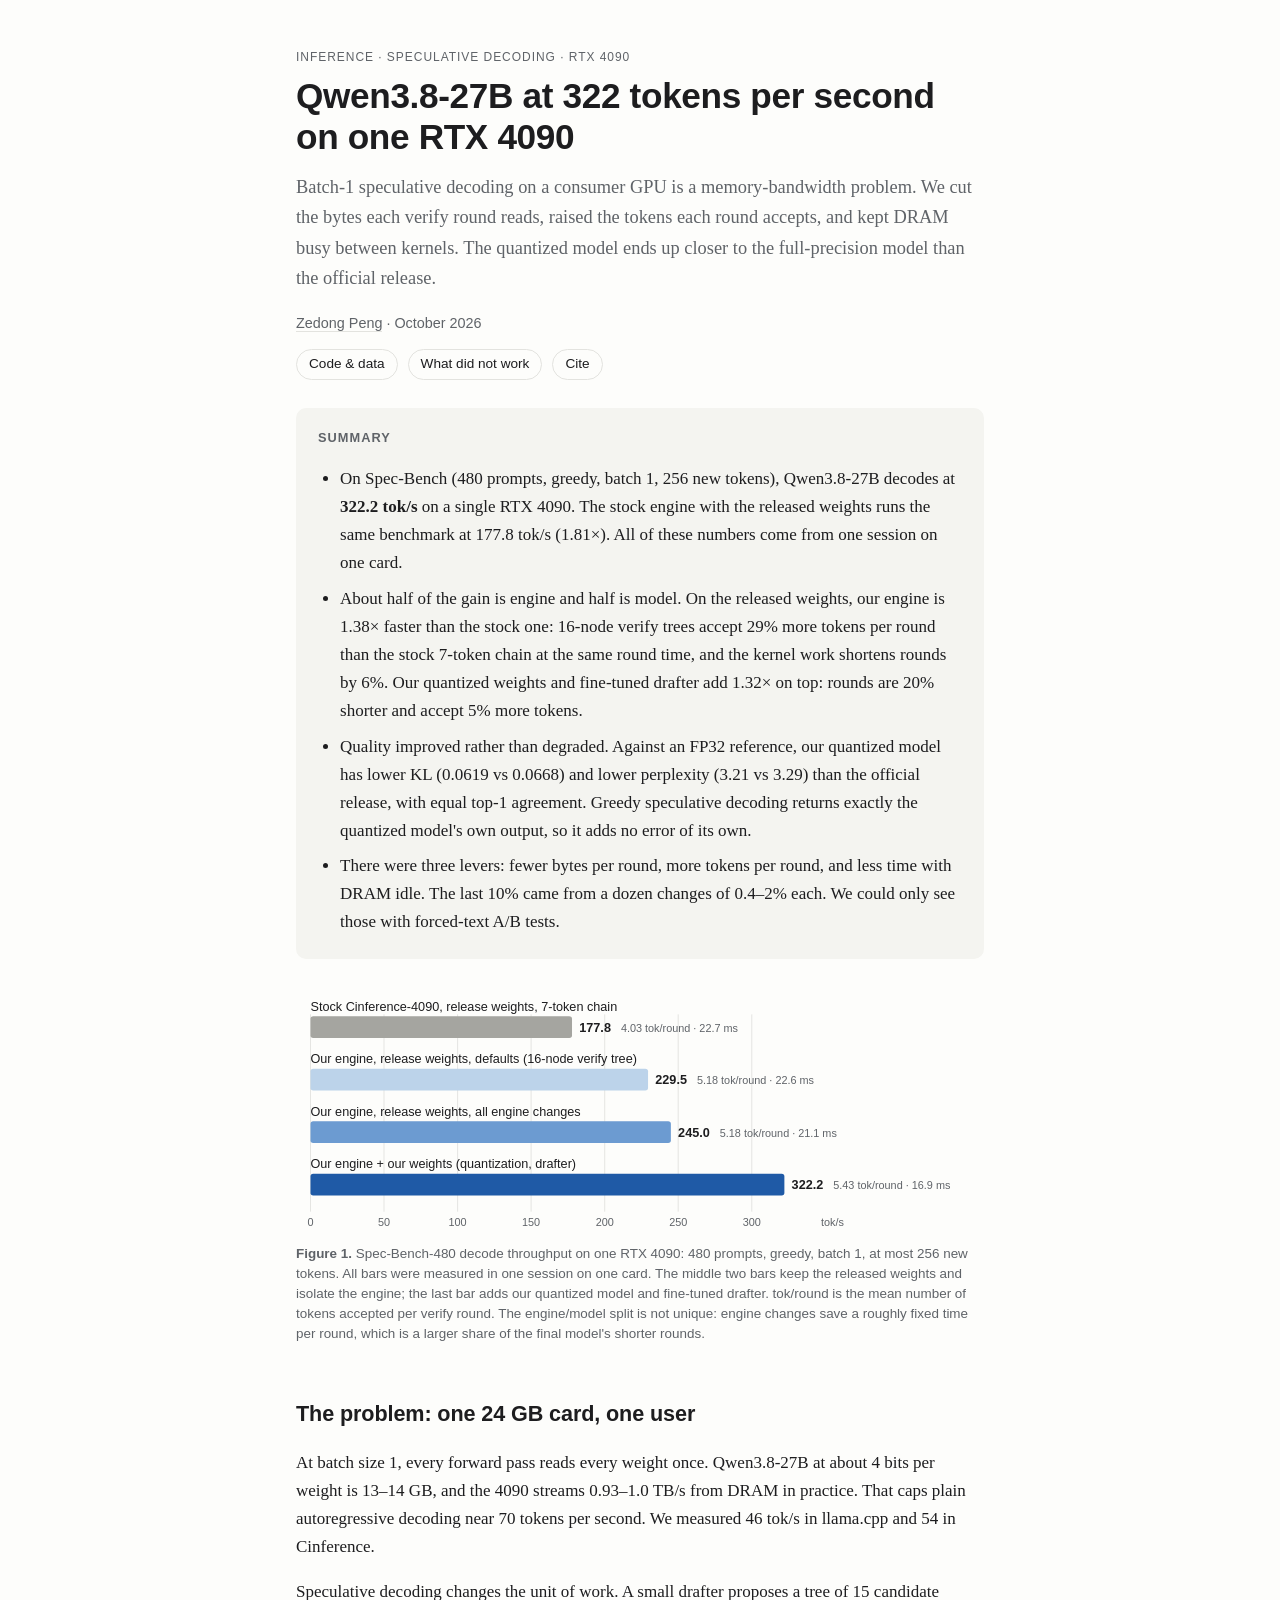
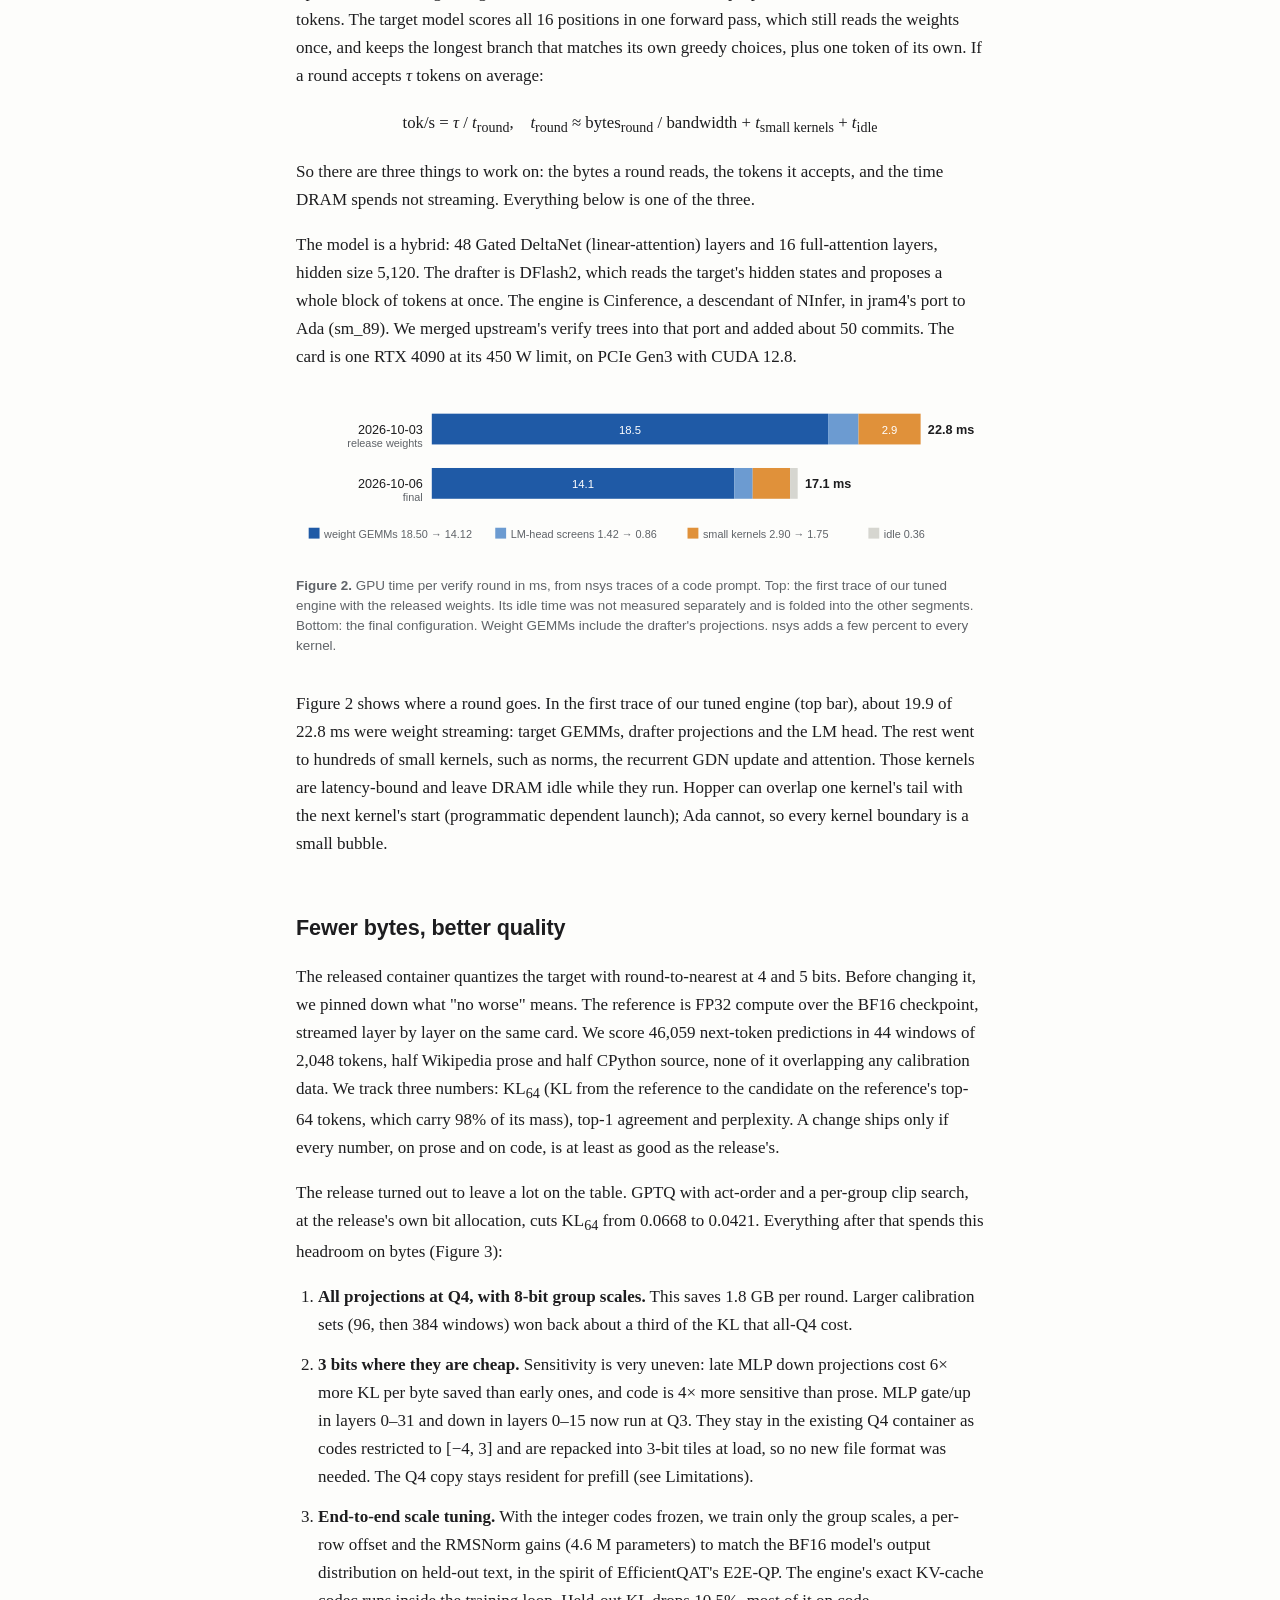
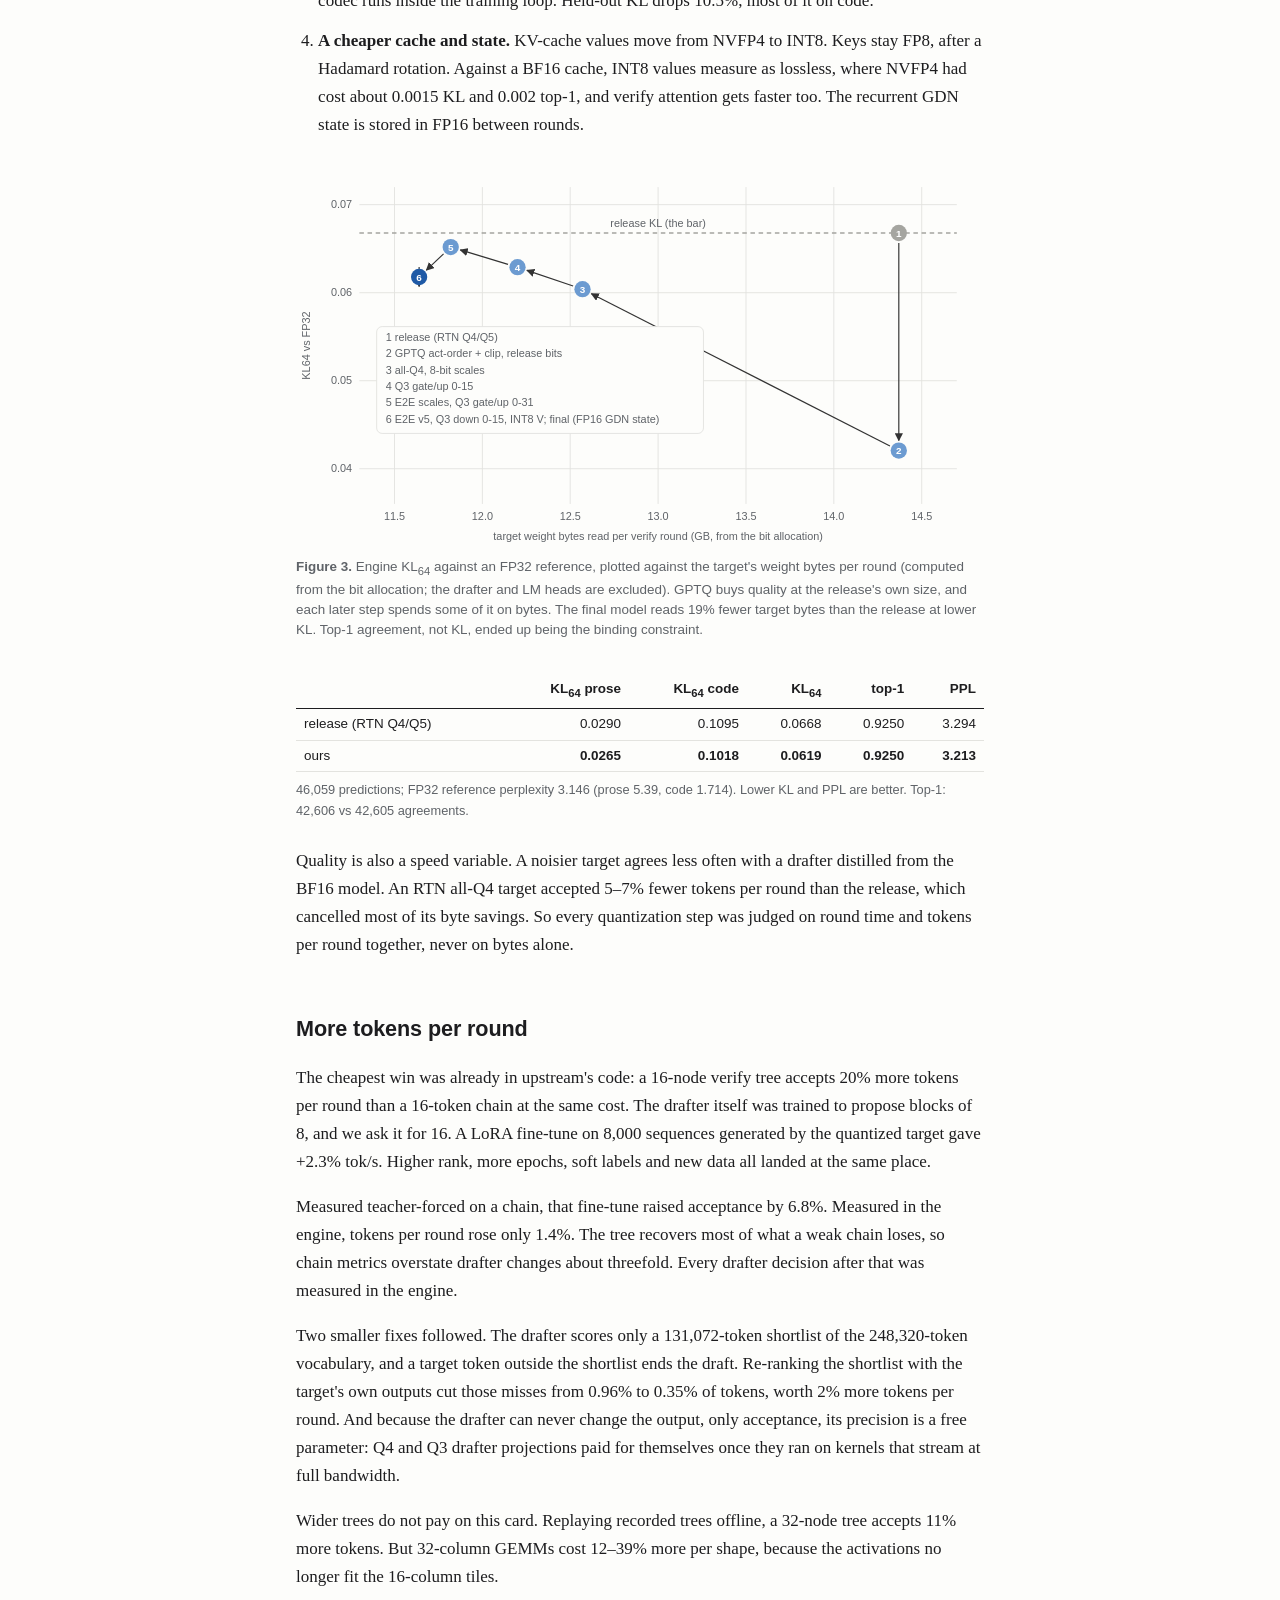
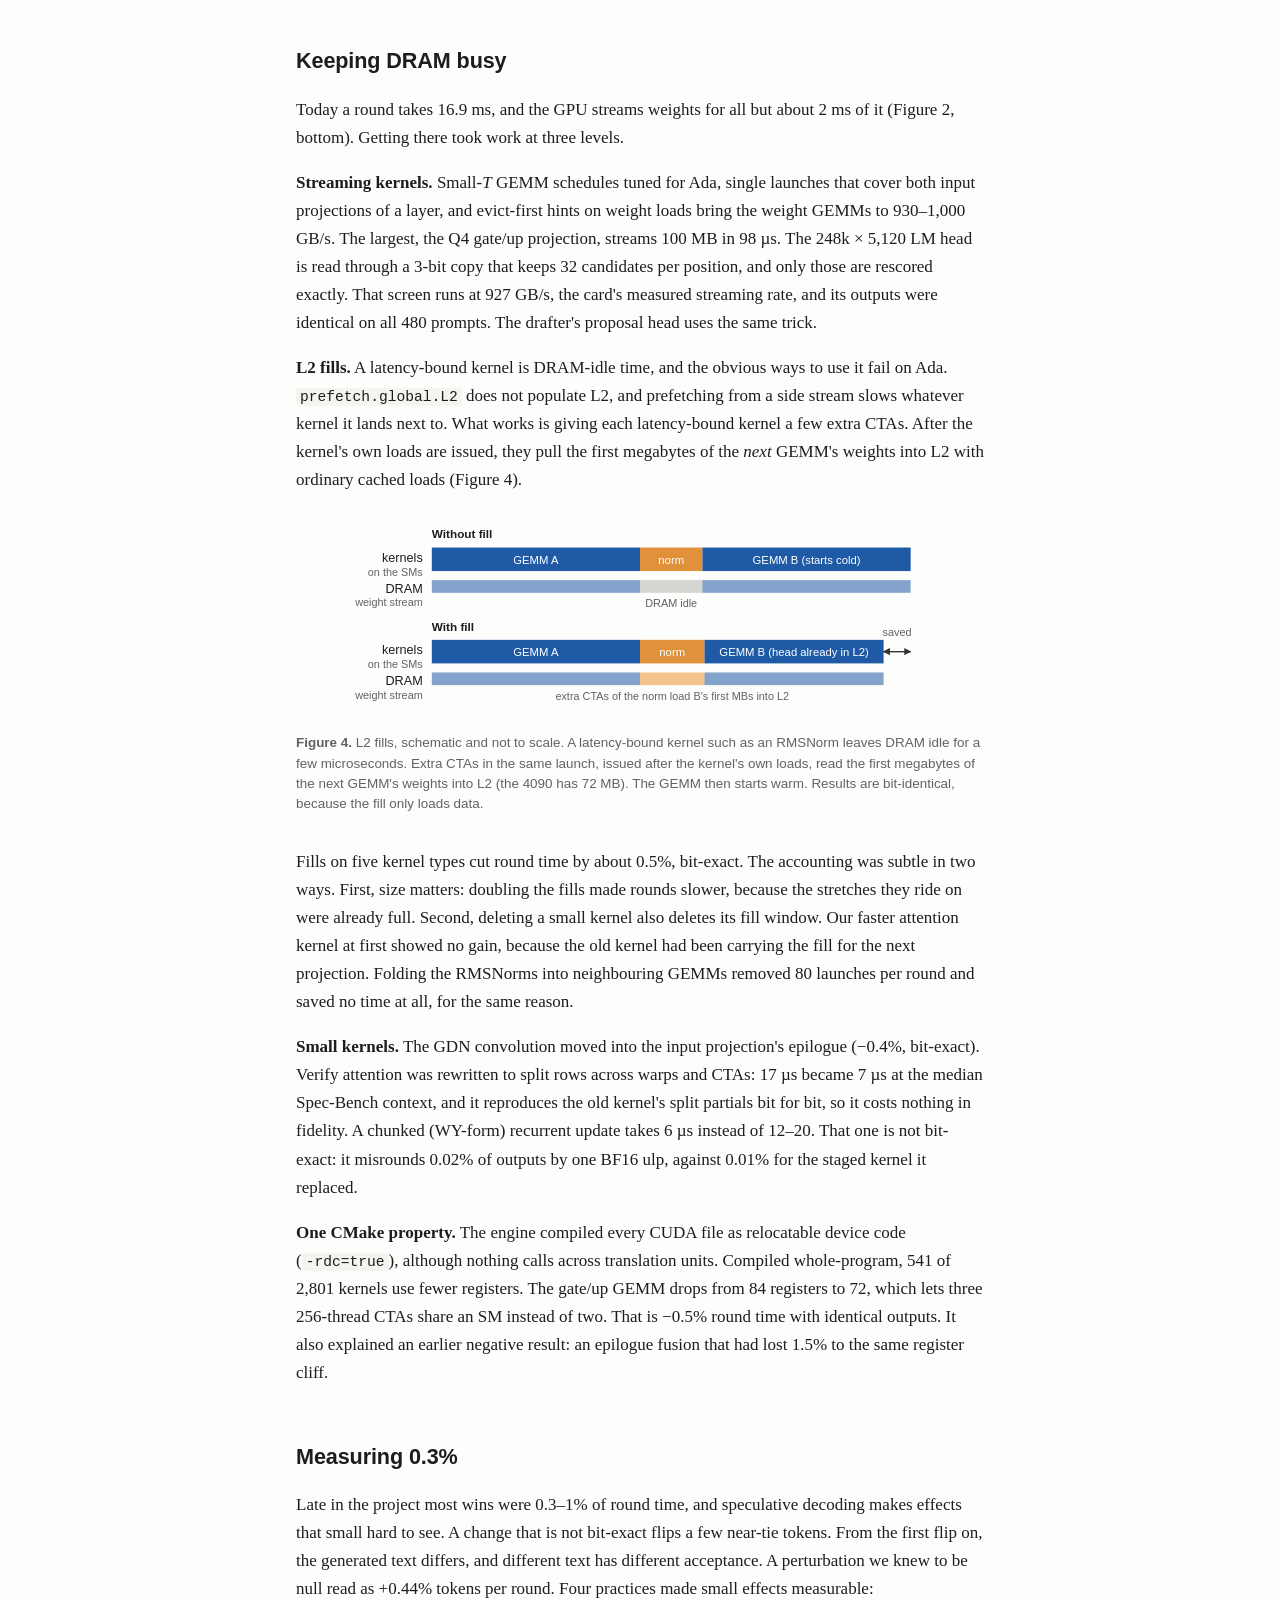
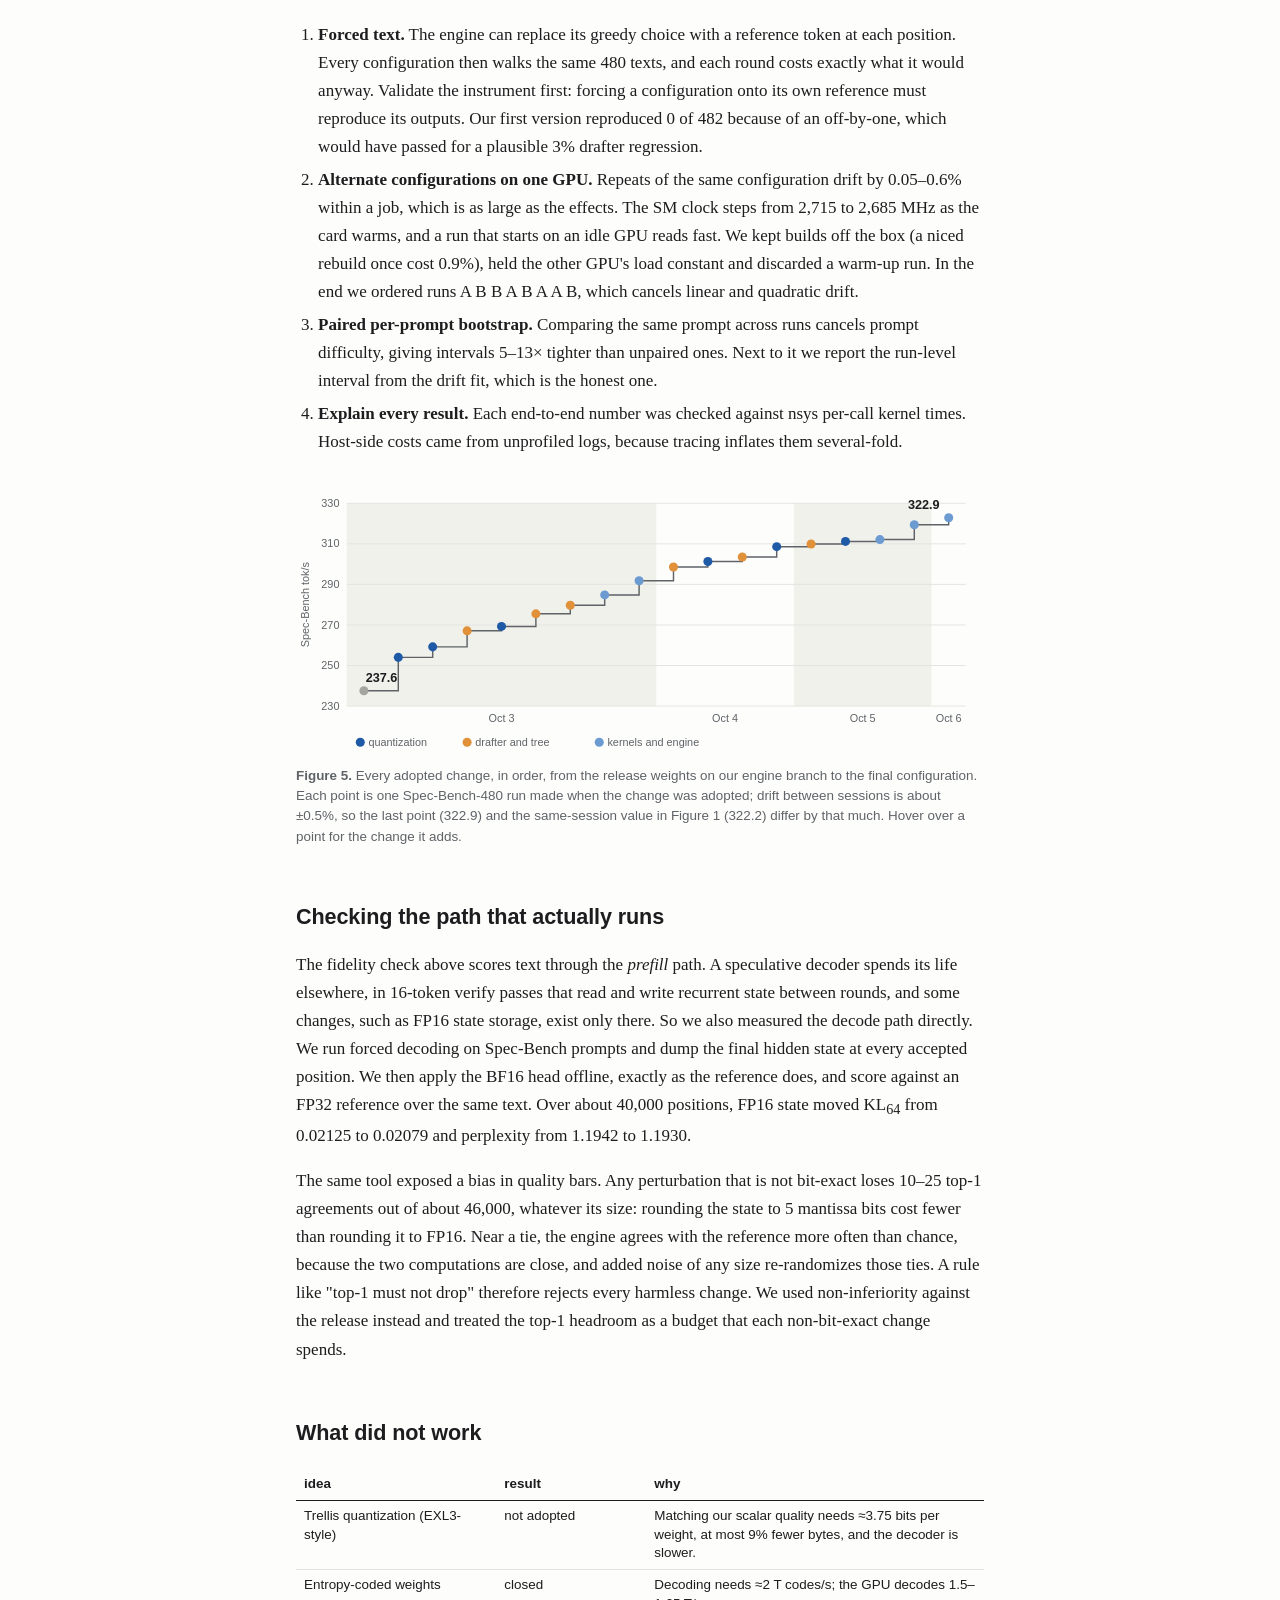
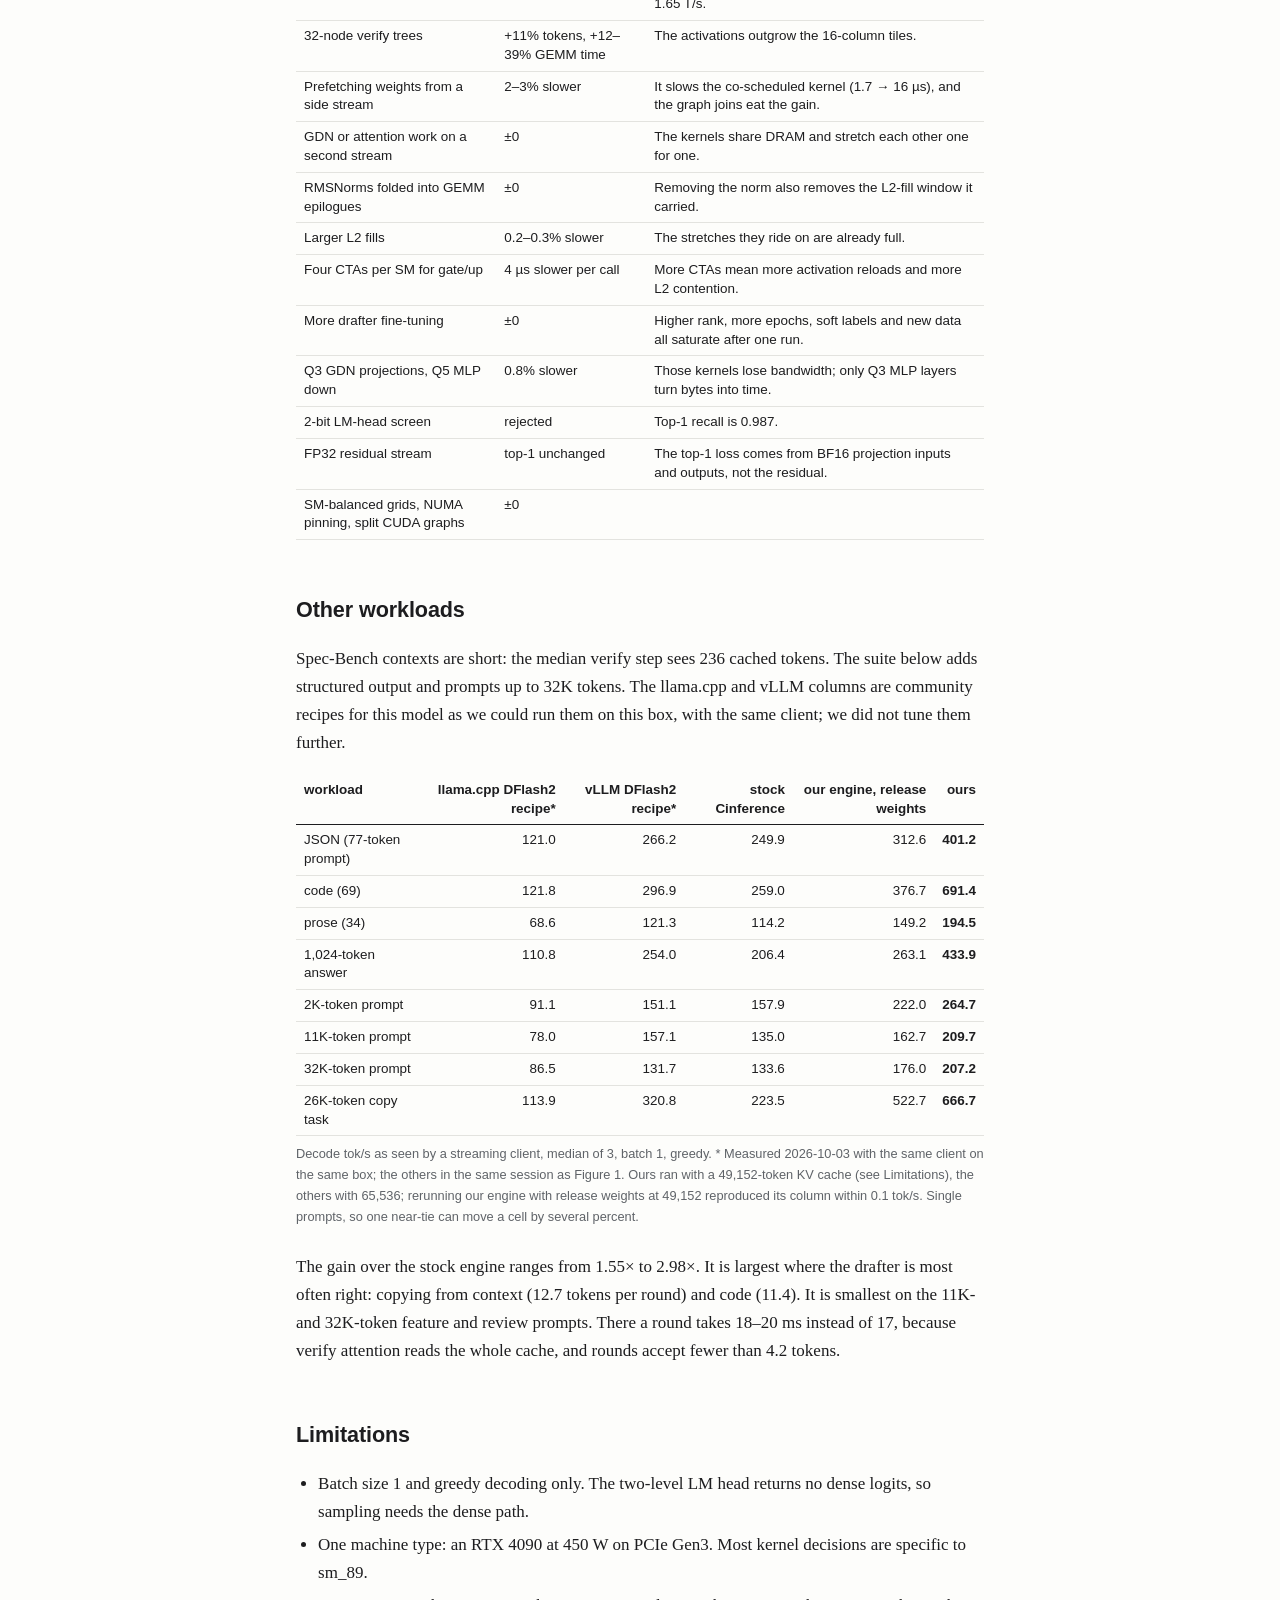
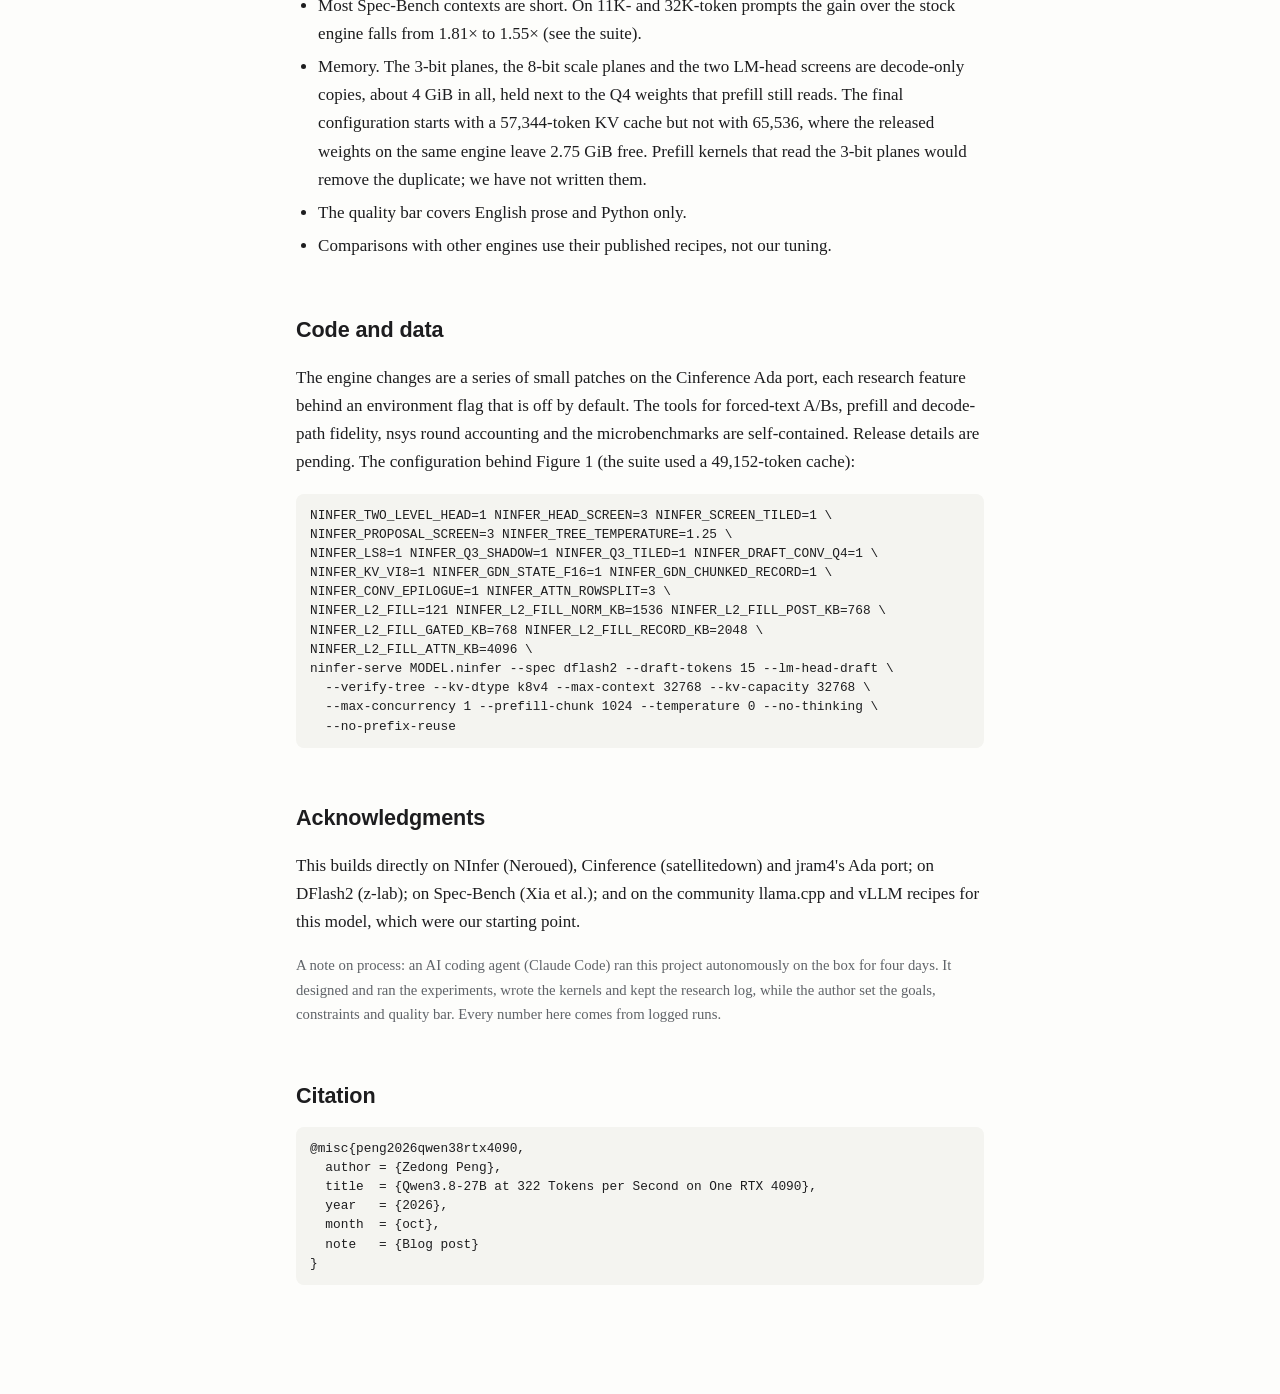
==== site/index.html @ f8857a2a "Final write-up: self-contained site page (one-session ladder, final fidelity, suite, memory limit) s" ====
<!doctype html><html lang="en"><head><meta charset="utf-8"><meta name="viewport" content="width=device-width,initial-scale=1"><title>Qwen3.8-27B at 322 tokens per second on one RTX 4090</title><meta name="description" content="How Qwen3.8-27B reaches 322 tok/s on Spec-Bench on a single RTX 4090 with speculative decoding: fewer bytes per round, more tokens per round, and DRAM kept busy, at better-than-release quality."><style>
:root{--bg:#fdfdfb;--fg:#1d1d1f;--mut:#5f6368;--rule:#e3e3df;--card:#f4f4f0;--acc1:#bcd3ea;--acc2:#6c9bd1;--acc3:#1f5aa6;
--warm:#e0913a;--fill:#f2c38a;--idle:#d6d6d0;--gray:#a5a5a0;--ink:#333;--band:#f1f1ec;--link:#1f5aa6}
@media (prefers-color-scheme:dark){:root:not([data-theme="light"]){--bg:#141518;--fg:#e8e8e6;--mut:#a0a3a8;--rule:#2c2e33;
--card:#1c1e22;--acc1:#2f4a6b;--acc2:#4f7fbf;--acc3:#86b4ee;--warm:#e8a35a;--fill:#8a6234;--idle:#3a3c40;--gray:#6d6f73;
--ink:#ddd;--band:#1b1d21;--link:#8ab8f0}}
:root[data-theme="dark"]{--bg:#141518;--fg:#e8e8e6;--mut:#a0a3a8;--rule:#2c2e33;--card:#1c1e22;--acc1:#2f4a6b;--acc2:#4f7fbf;
--acc3:#86b4ee;--warm:#e8a35a;--fill:#8a6234;--idle:#3a3c40;--gray:#6d6f73;--ink:#ddd;--band:#1b1d21;--link:#8ab8f0}
*{box-sizing:border-box}
html{-webkit-text-size-adjust:100%}
body{margin:0;background:var(--bg);color:var(--fg);font:17px/1.65 Charter,"Bitstream Charter","Sitka Text",Cambria,Georgia,serif}
main{max-width:720px;margin:0 auto;padding:48px 16px 96px}
h1,h2,h3,.kicker,.byline,.links,figcaption,.tnote,table,.tldr h2,nav{font-family:-apple-system,BlinkMacSystemFont,"Segoe UI",
"Helvetica Neue",Arial,sans-serif}
h1{font-size:2.2rem;line-height:1.18;letter-spacing:-.01em;margin:.2em 0 .4em}
h2{font-size:1.35rem;margin:2.4em 0 .6em;letter-spacing:-.005em}
.kicker{text-transform:uppercase;letter-spacing:.08em;font-size:.75rem;color:var(--mut);margin:0}
.dek{font-size:1.15rem;color:var(--mut);margin:.2em 0 1em}
.byline{font-size:.9rem;color:var(--mut);margin:0}.byline a{color:inherit;text-decoration:none;border-bottom:1px solid var(--rule)}
.links{margin:.8em 0 0;display:flex;gap:10px;flex-wrap:wrap}
.links a{font-size:.85rem;border:1px solid var(--rule);border-radius:999px;padding:3px 12px;text-decoration:none;color:var(--fg)}
a{color:var(--link)}
.tldr{background:var(--card);border-radius:10px;padding:14px 22px 6px;margin:28px 0}
.tldr h2{font-size:.8rem;text-transform:uppercase;letter-spacing:.08em;color:var(--mut);margin:.4em 0 .2em}
.tldr li{margin:.45em 0}
ul,ol{padding-left:1.3em}
li{margin:.3em 0}
li>ul{margin:.2em 0}
.steps>li{margin:.7em 0}
.eq{text-align:center;font-size:1.05rem;margin:1.1em 0}
code{white-space:nowrap;font:.86em ui-monospace,SFMono-Regular,Menlo,Consolas,monospace;background:var(--card);padding:1px 4px;border-radius:4px}
pre{font:.8rem/1.5 ui-monospace,SFMono-Regular,Menlo,Consolas,monospace;background:var(--card);padding:12px 14px;border-radius:8px;
overflow-x:auto;white-space:pre-wrap;word-break:break-word}
pre.cmd{white-space:pre}
figure{margin:30px 0 34px}
figure svg{width:100%;height:auto;display:block}
figcaption{font-size:.84rem;line-height:1.5;color:var(--mut);margin-top:8px}
@media (min-width:1000px){figure.wide{margin-left:-80px;margin-right:-80px}}
.tbl{overflow-x:auto;margin:18px 0 26px}
table{border-collapse:collapse;font-size:.84rem;width:100%;line-height:1.4}
th,td{padding:6px 8px;border-bottom:1px solid var(--rule);text-align:right;vertical-align:top}
th:first-child,td:first-child{text-align:left}
table.neg td,table.neg th{text-align:left}
thead th{font-weight:600;border-bottom:1.5px solid var(--fg)}
.tnote{font-size:.8rem;color:var(--mut);margin:.5em 0 0}
.note{font-size:.92rem;color:var(--mut)}
svg text{font-family:-apple-system,BlinkMacSystemFont,"Segoe UI","Helvetica Neue",Arial,sans-serif;fill:var(--fg)}
.t-label{font-size:14px}.t-small{font-size:12px;fill:var(--mut)}.t-value{font-size:14px;font-weight:600}
.t-axis{font-size:12px;fill:var(--mut)}.t-in{font-size:12.5px;fill:#fff;font-weight:500}.t-head{font-size:13px;font-weight:600}.t-num{font-size:11px;font-weight:700;fill:#fff}
.c-acc1{fill:var(--acc1)}.c-acc2{fill:var(--acc2)}.c-acc3{fill:var(--acc3)}.c-warm{fill:var(--warm)}.c-gray{fill:var(--gray)}
.c-idle{fill:var(--idle)}.c-fill{fill:var(--fill)}.c-ink{fill:var(--ink)}.op{opacity:.55}
.grid{stroke:var(--rule);stroke-width:1}.legend{fill:var(--bg);stroke:var(--rule)}.band{fill:var(--band)}
.bar-line{stroke:var(--gray);stroke-width:1.5;stroke-dasharray:5 4}
.path{stroke:var(--ink);stroke-width:1.3;fill:none}
.step{stroke:var(--mut);stroke-width:1.6;fill:none}
@media (max-width:560px){body{font-size:16px}h1{font-size:1.7rem}.t-label{font-size:16px}.t-small,.t-axis{font-size:14px}}
</style></head><body><main><header class="hero">
  <p class="kicker">Inference · Speculative decoding · RTX 4090</p>
  <h1>Qwen3.8-27B at 322 tokens per second on one RTX 4090</h1>
  <p class="dek">Batch-1 speculative decoding on a consumer GPU is a memory-bandwidth problem. We cut the bytes each
  verify round reads, raised the tokens each round accepts, and kept DRAM busy between kernels. The quantized model
  ends up closer to the full-precision model than the official release.</p>
  <p class="byline"><a href="https://zedong-peng.github.io/">Zedong Peng</a> · October 2026</p>
  <nav class="links"><a href="#reproduce">Code &amp; data</a><a href="#negative">What did not work</a><a href="#citation">Cite</a></nav>
</header>

<aside class="tldr">
  <h2>Summary</h2>
  <ul>
    <li>On Spec-Bench (480 prompts, greedy, batch 1, 256 new tokens), Qwen3.8-27B decodes at <b>322.2 tok/s</b>
      on a single RTX 4090. The stock engine with the released weights runs the same benchmark at 177.8 tok/s
      (1.81×). All of these numbers come from one session on one card.</li>
    <li>About half of the gain is engine and half is model. On the released weights, our engine is
      1.38× faster than the stock one: 16-node verify trees accept 29% more tokens per round than the stock 7-token
      chain at the same round time, and the kernel work shortens rounds by 6%. Our quantized weights and fine-tuned drafter add
      1.32× on top: rounds are 20% shorter and accept 5% more tokens.</li>
    <li>Quality improved rather than degraded. Against an FP32 reference, our quantized model has lower KL
      (0.0619 vs 0.0668) and lower perplexity (3.21 vs 3.29) than the official
      release, with equal top-1 agreement. Greedy speculative decoding returns exactly the quantized model's own
      output, so it adds no error of its own.</li>
    <li>There were three levers: fewer bytes per round, more tokens per round, and less time with DRAM idle. The last
      10% came from a dozen changes of 0.4–2% each. We could only see those with forced-text A/B tests.</li>
  </ul>
</aside>

<figure id="fig-ladder" class=""><svg viewBox="0 0 760 272" role="img" aria-label="Spec-Bench-480 tok/s ladder" xmlns="http://www.w3.org/2000/svg" preserveAspectRatio="xMidYMid meet"><line x1="16.0" x2="16.0" y1="28" y2="246" class="grid"/><text x="16.0" y="262.0" class="t-axis" text-anchor="middle" >0</text><line x1="97.2" x2="97.2" y1="28" y2="246" class="grid"/><text x="97.2" y="262.0" class="t-axis" text-anchor="middle" >50</text><line x1="178.5" x2="178.5" y1="28" y2="246" class="grid"/><text x="178.5" y="262.0" class="t-axis" text-anchor="middle" >100</text><line x1="259.7" x2="259.7" y1="28" y2="246" class="grid"/><text x="259.7" y="262.0" class="t-axis" text-anchor="middle" >150</text><line x1="341.0" x2="341.0" y1="28" y2="246" class="grid"/><text x="341.0" y="262.0" class="t-axis" text-anchor="middle" >200</text><line x1="422.2" x2="422.2" y1="28" y2="246" class="grid"/><text x="422.2" y="262.0" class="t-axis" text-anchor="middle" >250</text><line x1="503.5" x2="503.5" y1="28" y2="246" class="grid"/><text x="503.5" y="262.0" class="t-axis" text-anchor="middle" >300</text><text x="580.0" y="262.0" class="t-axis" text-anchor="start" >tok/s</text><text x="16.0" y="24.0" class="t-label" text-anchor="start" >Stock Cinference-4090, release weights, 7-token chain</text><rect x="16" y="30" width="288.9" height="24" rx="3" class="c-gray"/><text x="312.9" y="47.0" class="t-value" text-anchor="start" >177.8</text><text x="358.9" y="47.0" class="t-small" text-anchor="start" >4.03 tok/round · 22.7 ms</text><text x="16.0" y="82.0" class="t-label" text-anchor="start" >Our engine, release weights, defaults (16-node verify tree)</text><rect x="16" y="88" width="372.9" height="24" rx="3" class="c-acc1"/><text x="396.9" y="105.0" class="t-value" text-anchor="start" >229.5</text><text x="442.9" y="105.0" class="t-small" text-anchor="start" >5.18 tok/round · 22.6 ms</text><text x="16.0" y="140.0" class="t-label" text-anchor="start" >Our engine, release weights, all engine changes</text><rect x="16" y="146" width="398.1" height="24" rx="3" class="c-acc2"/><text x="422.1" y="163.0" class="t-value" text-anchor="start" >245.0</text><text x="468.1" y="163.0" class="t-small" text-anchor="start" >5.18 tok/round · 21.1 ms</text><text x="16.0" y="198.0" class="t-label" text-anchor="start" >Our engine + our weights (quantization, drafter)</text><rect x="16" y="204" width="523.5" height="24" rx="3" class="c-acc3"/><text x="547.5" y="221.0" class="t-value" text-anchor="start" >322.2</text><text x="593.5" y="221.0" class="t-small" text-anchor="start" >5.43 tok/round · 16.9 ms</text></svg><figcaption><b>Figure 1.</b> Spec-Bench-480 decode throughput on one RTX 4090: 480 prompts, greedy, batch 1, at most 256 new tokens. All bars were measured in one session on one card. The middle two bars keep the released weights and isolate the engine; the last bar adds our quantized model and fine-tuned drafter. tok/round is the mean number of tokens accepted per verify round. The engine/model split is not unique: engine changes save a roughly fixed time per round, which is a larger share of the final model's shorter rounds.</figcaption></figure>

<section id="problem">
<h2>The problem: one 24 GB card, one user</h2>

<p>At batch size 1, every forward pass reads every weight once. Qwen3.8-27B at about 4 bits per weight is 13–14 GB,
and the 4090 streams 0.93–1.0 TB/s from DRAM in practice. That caps plain autoregressive decoding near 70 tokens per
second. We measured 46 tok/s in llama.cpp and 54 in Cinference.</p>

<p>Speculative decoding changes the unit of work. A small drafter proposes a tree of 15 candidate tokens. The target
model scores all 16 positions in one forward pass, which still reads the weights once, and keeps the longest branch
that matches its own greedy choices, plus one token of its own. If a round accepts <i>τ</i> tokens on average:</p>

<p class="eq">tok/s = <i>τ</i> / <i>t</i><sub>round</sub>,&nbsp;&nbsp;&nbsp;
<i>t</i><sub>round</sub> ≈ bytes<sub>round</sub> / bandwidth + <i>t</i><sub>small kernels</sub> + <i>t</i><sub>idle</sub></p>

<p>So there are three things to work on: the bytes a round reads, the tokens it accepts, and the time DRAM spends not
streaming. Everything below is one of the three.</p>

<p>The model is a hybrid: 48 Gated DeltaNet (linear-attention) layers and 16 full-attention layers, hidden size 5,120.
The drafter is DFlash2, which reads the target's hidden states and proposes a whole block of tokens at once. The engine
is Cinference, a descendant of NInfer, in jram4's port to Ada (sm_89). We merged upstream's verify trees into that
port and added about 50 commits. The card is one RTX 4090 at its 450 W limit, on PCIe Gen3 with CUDA 12.8.</p>

<figure id="fig-anatomy" class=""><svg viewBox="0 0 760 184" role="img" aria-label="verify round anatomy" xmlns="http://www.w3.org/2000/svg" preserveAspectRatio="xMidYMid meet"><text x="140.0" y="36.0" class="t-label" text-anchor="end" >2026-10-03</text><text x="140.0" y="51.0" class="t-small" text-anchor="end" >release weights</text><rect x="150.0" y="14" width="437.8" height="34" class="c-acc3"/><text x="368.9" y="36.0" class="t-in" text-anchor="middle" >18.5</text><rect x="587.8" y="14" width="33.6" height="34" class="c-acc2"/><rect x="621.4" y="14" width="68.6" height="34" class="c-warm"/><text x="655.7" y="36.0" class="t-in" text-anchor="middle" >2.9</text><text x="698.0" y="36.0" class="t-value" text-anchor="start" >22.8 ms</text><text x="140.0" y="96.0" class="t-label" text-anchor="end" >2026-10-06</text><text x="140.0" y="111.0" class="t-small" text-anchor="end" >final</text><rect x="150.0" y="74" width="334.1" height="34" class="c-acc3"/><text x="317.0" y="96.0" class="t-in" text-anchor="middle" >14.1</text><rect x="484.1" y="74" width="20.4" height="34" class="c-acc2"/><rect x="504.5" y="74" width="41.3" height="34" class="c-warm"/><rect x="545.8" y="74" width="8.4" height="34" class="c-idle"/><text x="562.2" y="96.0" class="t-value" text-anchor="start" >17.1 ms</text><rect x="14" y="140" width="12" height="12" class="c-acc3"/><text x="31.0" y="151.0" class="t-small" text-anchor="start" >weight GEMMs  18.50 → 14.12</text><rect x="220.1" y="140" width="12" height="12" class="c-acc2"/><text x="237.1" y="151.0" class="t-small" text-anchor="start" >LM-head screens  1.42 → 0.86</text><rect x="432.5" y="140" width="12" height="12" class="c-warm"/><text x="449.5" y="151.0" class="t-small" text-anchor="start" >small kernels  2.90 → 1.75</text><rect x="632.3" y="140" width="12" height="12" class="c-idle"/><text x="649.3" y="151.0" class="t-small" text-anchor="start" >idle  0.36</text></svg><figcaption><b>Figure 2.</b> GPU time per verify round in ms, from nsys traces of a code prompt. Top: the first trace of our tuned engine with the released weights. Its idle time was not measured separately and is folded into the other segments. Bottom: the final configuration. Weight GEMMs include the drafter's projections. nsys adds a few percent to every kernel.</figcaption></figure>

<p>Figure 2 shows where a round goes. In the first trace of our tuned engine (top bar), about 19.9 of 22.8 ms were
weight streaming: target GEMMs, drafter projections and the LM head. The rest went to hundreds of small kernels, such
as norms, the recurrent GDN update and attention. Those kernels are latency-bound and leave DRAM idle while they run.
Hopper can overlap one kernel's tail with the next kernel's start (programmatic dependent launch); Ada cannot, so every
kernel boundary is a small bubble.</p>
</section>

<section id="bytes">
<h2>Fewer bytes, better quality</h2>

<p>The released container quantizes the target with round-to-nearest at 4 and 5 bits. Before changing it, we pinned
down what "no worse" means. The reference is FP32 compute over the BF16 checkpoint, streamed layer by layer on the same
card. We score 46,059 next-token predictions in 44 windows of 2,048 tokens, half Wikipedia prose and half
CPython source, none of it overlapping any calibration data. We track three numbers: KL<sub>64</sub> (KL from the
reference to the candidate on the reference's top-64 tokens, which carry 98% of its mass), top-1 agreement and
perplexity. A change ships only if every number, on prose and on code, is at least as good as the release's.</p>

<p>The release turned out to leave a lot on the table. GPTQ with act-order and a per-group clip search, at the
release's own bit allocation, cuts KL<sub>64</sub> from 0.0668 to 0.0421. Everything after that spends this headroom
on bytes (Figure 3):</p>

<ol class="steps">
<li><b>All projections at Q4, with 8-bit group scales.</b> This saves 1.8 GB per round. Larger calibration sets (96,
then 384 windows) won back about a third of the KL that all-Q4 cost.</li>
<li><b>3 bits where they are cheap.</b> Sensitivity is very uneven: late MLP down projections cost 6× more KL per byte
saved than early ones, and code is 4× more sensitive than prose. MLP gate/up in layers 0–31 and down in layers 0–15
now run at Q3. They stay in the existing Q4 container as codes restricted to [−4, 3] and are repacked into 3-bit tiles
at load, so no new file format was needed. The Q4 copy stays resident for prefill (see Limitations).</li>
<li><b>End-to-end scale tuning.</b> With the integer codes frozen, we train only the group scales, a per-row offset and
the RMSNorm gains (4.6 M parameters) to match the BF16 model's output distribution on held-out text, in the spirit of
EfficientQAT's E2E-QP. The engine's exact KV-cache codec runs inside the training loop. Held-out KL drops 10.5%, most
of it on code.</li>
<li><b>A cheaper cache and state.</b> KV-cache values move from NVFP4 to INT8. Keys stay FP8, after a Hadamard
rotation. Against a BF16 cache, INT8 values measure as lossless, where NVFP4 had cost about 0.0015 KL and 0.002 top-1,
and verify attention gets faster too. The recurrent GDN state is stored in FP16 between rounds.</li>
</ol>

<figure id="fig-quality" class=""><svg viewBox="0 0 760 420" role="img" aria-label="KL versus bytes per round" xmlns="http://www.w3.org/2000/svg" preserveAspectRatio="xMidYMid meet"><line x1="108.8" x2="108.8" y1="20" y2="370" class="grid"/><text x="108.8" y="388.0" class="t-axis" text-anchor="middle" >11.5</text><line x1="205.9" x2="205.9" y1="20" y2="370" class="grid"/><text x="205.9" y="388.0" class="t-axis" text-anchor="middle" >12.0</text><line x1="302.9" x2="302.9" y1="20" y2="370" class="grid"/><text x="302.9" y="388.0" class="t-axis" text-anchor="middle" >12.5</text><line x1="400.0" x2="400.0" y1="20" y2="370" class="grid"/><text x="400.0" y="388.0" class="t-axis" text-anchor="middle" >13.0</text><line x1="497.1" x2="497.1" y1="20" y2="370" class="grid"/><text x="497.1" y="388.0" class="t-axis" text-anchor="middle" >13.5</text><line x1="594.1" x2="594.1" y1="20" y2="370" class="grid"/><text x="594.1" y="388.0" class="t-axis" text-anchor="middle" >14.0</text><line x1="691.2" x2="691.2" y1="20" y2="370" class="grid"/><text x="691.2" y="388.0" class="t-axis" text-anchor="middle" >14.5</text><line x1="70" x2="730" y1="331.1" y2="331.1" class="grid"/><text x="62.0" y="335.1" class="t-axis" text-anchor="end" >0.04</text><line x1="70" x2="730" y1="233.9" y2="233.9" class="grid"/><text x="62.0" y="237.9" class="t-axis" text-anchor="end" >0.05</text><line x1="70" x2="730" y1="136.7" y2="136.7" class="grid"/><text x="62.0" y="140.7" class="t-axis" text-anchor="end" >0.06</text><line x1="70" x2="730" y1="39.4" y2="39.4" class="grid"/><text x="62.0" y="43.4" class="t-axis" text-anchor="end" >0.07</text><text x="400.0" y="410.0" class="t-axis" text-anchor="middle" >target weight bytes read per verify round (GB, from the bit allocation)</text><text x="16.0" y="195.0" class="t-axis" text-anchor="middle" transform="rotate(-90 16 195.0)">KL64 vs FP32</text><line x1="70" x2="730" y1="70.7" y2="70.7" class="bar-line"/><text x="400.0" y="63.7" class="t-small" text-anchor="middle" >release KL (the bar)</text><defs><marker id="arr" viewBox="0 0 10 10" refX="9" refY="5" markerWidth="7" markerHeight="7" orient="auto-start-reverse"><path d="M0,0 L10,5 L0,10 z" class="c-ink"/></marker></defs><line x1="665.9" y1="81.7" x2="665.9" y2="300.0" class="path" marker-end="url(#arr)"/><line x1="656.1" y1="306.0" x2="326.3" y2="137.8" class="path" marker-end="url(#arr)"/><line x1="306.1" y1="129.3" x2="255.1" y2="112.0" class="path" marker-end="url(#arr)"/><line x1="234.2" y1="105.3" x2="181.5" y2="89.4" class="path" marker-end="url(#arr)"/><line x1="163.0" y1="93.8" x2="144.0" y2="111.7" class="path" marker-end="url(#arr)"/><line x1="136.0" y1="108.3" x2="136.0" y2="129.7" class="path" marker-end="url(#arr)"/><circle cx="665.9" cy="70.7" r="9" class="c-gray"/><text x="665.9" y="74.7" class="t-num" text-anchor="middle" >1</text><circle cx="665.9" cy="311.0" r="9" class="c-acc2"/><text x="665.9" y="315.0" class="t-num" text-anchor="middle" >2</text><circle cx="316.5" cy="132.8" r="9" class="c-acc2"/><text x="316.5" y="136.8" class="t-num" text-anchor="middle" >3</text><circle cx="244.7" cy="108.5" r="9" class="c-acc2"/><text x="244.7" y="112.5" class="t-num" text-anchor="middle" >4</text><circle cx="170.9" cy="86.2" r="9" class="c-acc2"/><text x="170.9" y="90.2" class="t-num" text-anchor="middle" >5</text><circle cx="136.0" cy="119.3" r="9" class="c-acc3"/><text x="136.0" y="123.3" class="t-num" text-anchor="middle" >6</text><rect x="89.1" y="174.1" width="361.0" height="118" rx="6" class="legend"/><text x="99.1" y="190.1" class="t-small" text-anchor="start" >1  release (RTN Q4/Q5)</text><text x="99.1" y="208.1" class="t-small" text-anchor="start" >2  GPTQ act-order + clip, release bits</text><text x="99.1" y="226.1" class="t-small" text-anchor="start" >3  all-Q4, 8-bit scales</text><text x="99.1" y="244.1" class="t-small" text-anchor="start" >4  Q3 gate/up 0-15</text><text x="99.1" y="262.1" class="t-small" text-anchor="start" >5  E2E scales, Q3 gate/up 0-31</text><text x="99.1" y="280.1" class="t-small" text-anchor="start" >6  E2E v5, Q3 down 0-15, INT8 V; final (FP16 GDN state)</text></svg><figcaption><b>Figure 3.</b> Engine KL<sub>64</sub> against an FP32 reference, plotted against the target's weight bytes per round (computed from the bit allocation; the drafter and LM heads are excluded). GPTQ buys quality at the release's own size, and each later step spends some of it on bytes. The final model reads 19% fewer target bytes than the release at lower KL. Top-1 agreement, not KL, ended up being the binding constraint.</figcaption></figure>

<div class="tbl"><table><thead><tr><th></th><th>KL<sub>64</sub> prose</th><th>KL<sub>64</sub> code</th><th>KL<sub>64</sub></th><th>top-1</th><th>PPL</th></tr></thead><tbody><tr><td>release (RTN Q4/Q5)</td><td>0.0290</td><td>0.1095</td><td>0.0668</td><td>0.9250</td><td>3.294</td></tr><tr><td>ours</td><td><b>0.0265</b></td><td><b>0.1018</b></td><td><b>0.0619</b></td><td><b>0.9250</b></td><td><b>3.213</b></td></tr></tbody></table><p class="tnote">46,059 predictions; FP32 reference perplexity 3.146 (prose 5.39, code 1.714). Lower KL and PPL are better. Top-1: 42,606 vs 42,605 agreements.</p></div>

<p>Quality is also a speed variable. A noisier target agrees less often with a drafter distilled from the BF16
model. An RTN all-Q4 target accepted 5–7% fewer tokens per round than the release, which cancelled most of its byte
savings. So every quantization step was judged on round time and tokens per round together, never on bytes alone.</p>
</section>

<section id="tokens">
<h2>More tokens per round</h2>

<p>The cheapest win was already in upstream's code: a 16-node verify tree accepts 20% more tokens per round than a
16-token chain at the same cost. The drafter itself was trained to propose blocks of 8, and we ask it for 16. A LoRA
fine-tune on 8,000 sequences generated by the quantized target gave +2.3% tok/s. Higher rank, more epochs, soft labels
and new data all landed at the same place.</p>

<p>Measured teacher-forced on a chain, that fine-tune raised acceptance by 6.8%. Measured in the engine, tokens per
round rose only 1.4%. The tree recovers most of what a weak chain loses, so chain metrics overstate drafter changes
about threefold. Every drafter decision after that was measured in the engine.</p>

<p>Two smaller fixes followed. The drafter scores only a 131,072-token shortlist of the 248,320-token vocabulary, and
a target token outside the shortlist ends the draft. Re-ranking the shortlist with the target's own outputs cut those
misses from 0.96% to 0.35% of tokens, worth 2% more tokens per round. And because the drafter can never change the
output, only acceptance, its precision is a free parameter: Q4 and Q3 drafter projections paid for themselves once they
ran on kernels that stream at full bandwidth.</p>

<p>Wider trees do not pay on this card. Replaying recorded trees offline, a 32-node tree accepts 11% more tokens. But
32-column GEMMs cost 12–39% more per shape, because the activations no longer fit the 16-column tiles.</p>
</section>

<section id="dram">
<h2>Keeping DRAM busy</h2>

<p>Today a round takes 16.9 ms, and the GPU streams weights for all but about 2 ms of it (Figure 2, bottom).
Getting there took work at three levels.</p>

<p><b>Streaming kernels.</b> Small-<i>T</i> GEMM schedules tuned for Ada, single launches that cover both input
projections of a layer, and evict-first hints on weight loads bring the weight GEMMs to 930–1,000 GB/s. The largest,
the Q4 gate/up projection, streams 100 MB in 98 µs. The 248k × 5,120 LM head is read through a 3-bit copy that keeps
32 candidates per position, and only those are rescored exactly. That screen runs at 927 GB/s, the card's measured
streaming rate, and its outputs were identical on all 480 prompts. The drafter's proposal head uses the same trick.</p>

<p><b>L2 fills.</b> A latency-bound kernel is DRAM-idle time, and the obvious ways to use it fail on Ada.
<code>prefetch.global.L2</code> does not populate L2, and prefetching from a side stream slows whatever kernel it lands
next to. What works is giving each latency-bound kernel a few extra CTAs. After the kernel's own loads are issued,
they pull the first megabytes of the <i>next</i> GEMM's weights into L2 with ordinary cached loads (Figure 4).</p>

<figure id="fig-fill" class=""><svg viewBox="0 0 760 222" role="img" aria-label="L2 fill schematic" xmlns="http://www.w3.org/2000/svg" preserveAspectRatio="xMidYMid meet"><text x="150.0" y="16.0" class="t-head" text-anchor="start" >Without fill</text><text x="140.0" y="42.0" class="t-label" text-anchor="end" >kernels</text><text x="140.0" y="57.0" class="t-small" text-anchor="end" >on the SMs</text><rect x="150.0" y="26" width="229.99999999999997" height="26" class="c-acc3"/><text x="265.0" y="44.0" class="t-in" text-anchor="middle" >GEMM A</text><rect x="380.0" y="26" width="69.0" height="26" class="c-warm"/><text x="414.5" y="44.0" class="t-in" text-anchor="middle" >norm</text><rect x="449.0" y="26" width="229.99999999999997" height="26" class="c-acc3"/><text x="564.0" y="44.0" class="t-in" text-anchor="middle" >GEMM B (starts cold)</text><text x="140.0" y="76.0" class="t-label" text-anchor="end" >DRAM</text><text x="140.0" y="91.0" class="t-small" text-anchor="end" >weight stream</text><rect x="150.0" y="62" width="229.99999999999997" height="14" class="c-acc3 op"/><rect x="380.0" y="62" width="69.0" height="14" class="c-idle"/><text x="414.5" y="92.0" class="t-small" text-anchor="middle" >DRAM idle</text><rect x="449.0" y="62" width="229.99999999999997" height="14" class="c-acc3 op"/><text x="150.0" y="118.0" class="t-head" text-anchor="start" >With fill</text><text x="140.0" y="144.0" class="t-label" text-anchor="end" >kernels</text><text x="140.0" y="159.0" class="t-small" text-anchor="end" >on the SMs</text><rect x="150.0" y="128" width="229.99999999999997" height="26" class="c-acc3"/><text x="265.0" y="146.0" class="t-in" text-anchor="middle" >GEMM A</text><rect x="380.0" y="128" width="71.3" height="26" class="c-warm"/><text x="415.6" y="146.0" class="t-in" text-anchor="middle" >norm</text><rect x="451.29999999999995" y="128" width="197.79999999999998" height="26" class="c-acc3"/><text x="550.2" y="146.0" class="t-in" text-anchor="middle" >GEMM B (head already in L2)</text><text x="140.0" y="178.0" class="t-label" text-anchor="end" >DRAM</text><text x="140.0" y="193.0" class="t-small" text-anchor="end" >weight stream</text><rect x="150.0" y="164" width="229.99999999999997" height="14" class="c-acc3 op"/><rect x="380.0" y="164" width="71.3" height="14" class="c-fill"/><rect x="451.29999999999995" y="164" width="197.79999999999998" height="14" class="c-acc3 op"/><text x="415.6" y="194.0" class="t-small" text-anchor="middle" >extra CTAs of the norm load B&#x27;s first MBs into L2</text><line x1="649.0999999999999" x2="679.0" y1="141" y2="141" class="path" marker-end="url(#arr2)"/><line x1="679.0" x2="649.0999999999999" y1="141" y2="141" class="path" marker-end="url(#arr2)"/><text x="664.0" y="124.0" class="t-small" text-anchor="middle" >saved</text><defs><marker id="arr2" viewBox="0 0 10 10" refX="9" refY="5" markerWidth="6" markerHeight="6" orient="auto-start-reverse"><path d="M0,0 L10,5 L0,10 z" class="c-ink"/></marker></defs></svg><figcaption><b>Figure 4.</b> L2 fills, schematic and not to scale. A latency-bound kernel such as an RMSNorm leaves DRAM idle for a few microseconds. Extra CTAs in the same launch, issued after the kernel's own loads, read the first megabytes of the next GEMM's weights into L2 (the 4090 has 72 MB). The GEMM then starts warm. Results are bit-identical, because the fill only loads data.</figcaption></figure>

<p>Fills on five kernel types cut round time by about 0.5%, bit-exact. The accounting was subtle in two ways. First,
size matters: doubling the fills made rounds slower, because the stretches they ride on were already full. Second,
deleting a small kernel also deletes its fill window. Our faster attention kernel at first showed no gain, because the
old kernel had been carrying the fill for the next projection. Folding the RMSNorms into neighbouring GEMMs removed 80
launches per round and saved no time at all, for the same reason.</p>

<p><b>Small kernels.</b> The GDN convolution moved into the input projection's epilogue (−0.4%, bit-exact). Verify
attention was rewritten to split rows across warps and CTAs: 17 µs became 7 µs at the median Spec-Bench context, and
it reproduces the old kernel's split partials bit for bit, so it costs nothing in fidelity. A chunked (WY-form)
recurrent update takes 6 µs instead of 12–20. That one is not bit-exact: it misrounds 0.02% of outputs by one BF16
ulp, against 0.01% for the staged kernel it replaced.</p>

<p><b>One CMake property.</b> The engine compiled every CUDA file as relocatable device code
(<code>-rdc=true</code>), although nothing calls across translation units. Compiled whole-program, 541 of 2,801 kernels
use fewer registers. The gate/up GEMM drops from 84 registers to 72, which lets three 256-thread CTAs share an SM
instead of two. That is −0.5% round time with identical outputs. It also explained an earlier negative result: an
epilogue fusion that had lost 1.5% to the same register cliff.</p>
</section>

<section id="measuring">
<h2>Measuring 0.3%</h2>

<p>Late in the project most wins were 0.3–1% of round time, and speculative decoding makes effects that small hard to
see. A change that is not bit-exact flips a few near-tie tokens. From the first flip on, the generated text differs,
and different text has different acceptance. A perturbation we knew to be null read as +0.44% tokens per round. Four
practices made small effects measurable:</p>

<ol>
<li><b>Forced text.</b> The engine can replace its greedy choice with a reference token at each position. Every
configuration then walks the same 480 texts, and each round costs exactly what it would anyway. Validate the
instrument first: forcing a configuration onto its own reference must reproduce its outputs. Our first version
reproduced 0 of 482 because of an off-by-one, which would have passed for a plausible 3% drafter regression.</li>
<li><b>Alternate configurations on one GPU.</b> Repeats of the same configuration drift by 0.05–0.6% within a job,
which is as large as the effects. The SM clock steps from 2,715 to 2,685 MHz as the card warms, and a run that starts
on an idle GPU reads fast. We kept builds off the box (a niced rebuild once cost 0.9%), held the other GPU's load
constant and discarded a warm-up run. In the end we ordered runs A B B A B A A B, which cancels linear and quadratic
drift.</li>
<li><b>Paired per-prompt bootstrap.</b> Comparing the same prompt across runs cancels prompt difficulty, giving
intervals 5–13× tighter than unpaired ones. Next to it we report the run-level interval from the drift fit, which is
the honest one.</li>
<li><b>Explain every result.</b> Each end-to-end number was checked against nsys per-call kernel times. Host-side
costs came from unprofiled logs, because tracing inflates them several-fold.</li>
</ol>

<figure id="fig-progress" class=""><svg viewBox="0 0 760 300" role="img" aria-label="progress over four days" xmlns="http://www.w3.org/2000/svg" preserveAspectRatio="xMidYMid meet"><rect x="56.0" y="18" width="342.0" height="224" class="band"/><text x="227.0" y="260.0" class="t-axis" text-anchor="middle" >Oct 3</text><text x="474.0" y="260.0" class="t-axis" text-anchor="middle" >Oct 4</text><rect x="550.0" y="18" width="152.0" height="224" class="band"/><text x="626.0" y="260.0" class="t-axis" text-anchor="middle" >Oct 5</text><text x="721.0" y="260.0" class="t-axis" text-anchor="middle" >Oct 6</text><line x1="56" x2="740" y1="242.0" y2="242.0" class="grid"/><text x="48.0" y="246.0" class="t-axis" text-anchor="end" >230</text><line x1="56" x2="740" y1="197.2" y2="197.2" class="grid"/><text x="48.0" y="201.2" class="t-axis" text-anchor="end" >250</text><line x1="56" x2="740" y1="152.4" y2="152.4" class="grid"/><text x="48.0" y="156.4" class="t-axis" text-anchor="end" >270</text><line x1="56" x2="740" y1="107.6" y2="107.6" class="grid"/><text x="48.0" y="111.6" class="t-axis" text-anchor="end" >290</text><line x1="56" x2="740" y1="62.8" y2="62.8" class="grid"/><text x="48.0" y="66.8" class="t-axis" text-anchor="end" >310</text><line x1="56" x2="740" y1="18.0" y2="18.0" class="grid"/><text x="48.0" y="22.0" class="t-axis" text-anchor="end" >330</text><text x="14.0" y="130.0" class="t-axis" text-anchor="middle" transform="rotate(-90 14 130.0)">Spec-Bench tok/s</text><path d="M75.0,225.0 L113.0,225.0 L113.0,188.2 L151.0,188.2 L151.0,176.6 L189.0,176.6 L189.0,158.9 L227.0,158.9 L227.0,154.0 L265.0,154.0 L265.0,140.1 L303.0,140.1 L303.0,130.7 L341.0,130.7 L341.0,119.2 L379.0,119.2 L379.0,103.6 L417.0,103.6 L417.0,88.3 L455.0,88.3 L455.0,82.3 L493.0,82.3 L493.0,77.4 L531.0,77.4 L531.0,65.9 L569.0,65.9 L569.0,63.0 L607.0,63.0 L607.0,60.1 L645.0,60.1 L645.0,58.1 L683.0,58.1 L683.0,41.7 L721.0,41.7 L721.0,33.9" class="step"/><circle cx="75.0" cy="225.0" r="5" class="c-gray"><title>release weights on our engine branch, two-level LM head: 237.6 tok/s</title></circle><circle cx="113.0" cy="188.2" r="5" class="c-acc3"><title>GPTQ all-Q4 target: 254.0 tok/s</title></circle><circle cx="151.0" cy="176.6" r="5" class="c-acc3"><title>96 + 96 calibration windows: 259.2 tok/s</title></circle><circle cx="189.0" cy="158.9" r="5" class="c-warm"><title>Q5 drafter MLP: 267.1 tok/s</title></circle><circle cx="227.0" cy="154.0" r="5" class="c-acc3"><title>8-bit group scales: 269.3 tok/s</title></circle><circle cx="265.0" cy="140.1" r="5" class="c-warm"><title>drafter fine-tuned for 16-node trees: 275.5 tok/s</title></circle><circle cx="303.0" cy="130.7" r="5" class="c-warm"><title>proposal shortlist re-ranked: 279.7 tok/s</title></circle><circle cx="341.0" cy="119.2" r="5" class="c-acc2"><title>3-bit verify-head screen: 284.8 tok/s</title></circle><circle cx="379.0" cy="103.6" r="5" class="c-acc2"><title>chunked GDN record, tree temperature: 291.8 tok/s</title></circle><circle cx="417.0" cy="88.3" r="5" class="c-warm"><title>Q4 drafter on fast GEMM routes: 298.6 tok/s</title></circle><circle cx="455.0" cy="82.3" r="5" class="c-acc3"><title>Q3 gate/up, layers 0-15: 301.3 tok/s</title></circle><circle cx="493.0" cy="77.4" r="5" class="c-warm"><title>drafter conv projections Q4: 303.5 tok/s</title></circle><circle cx="531.0" cy="65.9" r="5" class="c-acc3"><title>end-to-end scale tuning, Q3 gate/up 0-31: 308.6 tok/s</title></circle><circle cx="569.0" cy="63.0" r="5" class="c-warm"><title>drafter MLP Q3: 309.9 tok/s</title></circle><circle cx="607.0" cy="60.1" r="5" class="c-acc3"><title>E2E v5, Q3 down 0-15, INT8 V cache: 311.2 tok/s</title></circle><circle cx="645.0" cy="58.1" r="5" class="c-acc2"><title>3-bit proposal-head screen: 312.1 tok/s</title></circle><circle cx="683.0" cy="41.7" r="5" class="c-acc2"><title>conv epilogue, FP16 GDN state, L2 fills: 319.4 tok/s</title></circle><circle cx="721.0" cy="33.9" r="5" class="c-acc2"><title>row-pair attention, whole-program build: 322.9 tok/s</title></circle><text x="77.0" y="215.0" class="t-value" text-anchor="start" >237.6</text><text x="711.0" y="23.9" class="t-value" text-anchor="end" >322.9</text><circle cx="71" cy="282" r="5" class="c-acc3"/><text x="80.0" y="286.0" class="t-small" text-anchor="start" >quantization</text><circle cx="189" cy="282" r="5" class="c-warm"/><text x="198.0" y="286.0" class="t-small" text-anchor="start" >drafter and tree</text><circle cx="335" cy="282" r="5" class="c-acc2"/><text x="344.0" y="286.0" class="t-small" text-anchor="start" >kernels and engine</text></svg><figcaption><b>Figure 5.</b> Every adopted change, in order, from the release weights on our engine branch to the final configuration. Each point is one Spec-Bench-480 run made when the change was adopted; drift between sessions is about ±0.5%, so the last point (322.9) and the same-session value in Figure 1 (322.2) differ by that much. Hover over a point for the change it adds.</figcaption></figure>
</section>

<section id="quality">
<h2>Checking the path that actually runs</h2>

<p>The fidelity check above scores text through the <i>prefill</i> path. A speculative decoder spends its life
elsewhere, in 16-token verify passes that read and write recurrent state between rounds, and some changes, such as
FP16 state storage, exist only there. So we also measured the decode path directly. We run forced decoding on
Spec-Bench prompts and dump the final hidden state at every accepted position. We then apply the BF16 head offline,
exactly as the reference does, and score against an FP32 reference over the same text. Over about 40,000 positions,
FP16 state moved KL<sub>64</sub> from 0.02125 to 0.02079 and perplexity from 1.1942 to 1.1930.</p>

<p>The same tool exposed a bias in quality bars. Any perturbation that is not bit-exact loses 10–25 top-1 agreements
out of about 46,000, whatever its size: rounding the state to 5 mantissa bits cost fewer than rounding it to FP16.
Near a tie, the engine agrees with the reference more often than chance, because the two computations are close, and
added noise of any size re-randomizes those ties. A rule like "top-1 must not drop" therefore rejects every harmless
change. We used non-inferiority against the release instead and treated the top-1 headroom as a budget that each
non-bit-exact change spends.</p>
</section>

<section id="negative">
<h2>What did not work</h2>
<div class="tbl"><table class="neg"><thead><tr><th>idea</th><th>result</th><th>why</th></tr></thead><tbody><tr><td>Trellis quantization (EXL3-style)</td><td>not adopted</td><td>Matching our scalar quality needs ≈3.75 bits per weight, at most 9% fewer bytes, and the decoder is slower.</td></tr><tr><td>Entropy-coded weights</td><td>closed</td><td>Decoding needs ≈2 T codes/s; the GPU decodes 1.5–1.65 T/s.</td></tr><tr><td>32-node verify trees</td><td>+11% tokens, +12–39% GEMM time</td><td>The activations outgrow the 16-column tiles.</td></tr><tr><td>Prefetching weights from a side stream</td><td>2–3% slower</td><td>It slows the co-scheduled kernel (1.7 → 16 µs), and the graph joins eat the gain.</td></tr><tr><td>GDN or attention work on a second stream</td><td>±0</td><td>The kernels share DRAM and stretch each other one for one.</td></tr><tr><td>RMSNorms folded into GEMM epilogues</td><td>±0</td><td>Removing the norm also removes the L2-fill window it carried.</td></tr><tr><td>Larger L2 fills</td><td>0.2–0.3% slower</td><td>The stretches they ride on are already full.</td></tr><tr><td>Four CTAs per SM for gate/up</td><td>4 µs slower per call</td><td>More CTAs mean more activation reloads and more L2 contention.</td></tr><tr><td>More drafter fine-tuning</td><td>±0</td><td>Higher rank, more epochs, soft labels and new data all saturate after one run.</td></tr><tr><td>Q3 GDN projections, Q5 MLP down</td><td>0.8% slower</td><td>Those kernels lose bandwidth; only Q3 MLP layers turn bytes into time.</td></tr><tr><td>2-bit LM-head screen</td><td>rejected</td><td>Top-1 recall is 0.987.</td></tr><tr><td>FP32 residual stream</td><td>top-1 unchanged</td><td>The top-1 loss comes from BF16 projection inputs and outputs, not the residual.</td></tr><tr><td>SM-balanced grids, NUMA pinning, split CUDA graphs</td><td>±0</td><td></td></tr></tbody></table></div>
</section>

<section id="suite">
<h2>Other workloads</h2>
<p>Spec-Bench contexts are short: the median verify step sees 236 cached tokens. The suite below adds structured output
and prompts up to 32K tokens. The llama.cpp and vLLM columns are community recipes for this model as we could run them
on this box, with the same client; we did not tune them further.</p>
<div class="tbl"><table><thead><tr><th>workload</th><th>llama.cpp DFlash2 recipe*</th><th>vLLM DFlash2 recipe*</th><th>stock Cinference</th><th>our engine, release weights</th><th>ours</th></tr></thead><tbody><tr><td>JSON (77-token prompt)</td><td>121.0</td><td>266.2</td><td>249.9</td><td>312.6</td><td><b>401.2</b></td></tr><tr><td>code (69)</td><td>121.8</td><td>296.9</td><td>259.0</td><td>376.7</td><td><b>691.4</b></td></tr><tr><td>prose (34)</td><td>68.6</td><td>121.3</td><td>114.2</td><td>149.2</td><td><b>194.5</b></td></tr><tr><td>1,024-token answer</td><td>110.8</td><td>254.0</td><td>206.4</td><td>263.1</td><td><b>433.9</b></td></tr><tr><td>2K-token prompt</td><td>91.1</td><td>151.1</td><td>157.9</td><td>222.0</td><td><b>264.7</b></td></tr><tr><td>11K-token prompt</td><td>78.0</td><td>157.1</td><td>135.0</td><td>162.7</td><td><b>209.7</b></td></tr><tr><td>32K-token prompt</td><td>86.5</td><td>131.7</td><td>133.6</td><td>176.0</td><td><b>207.2</b></td></tr><tr><td>26K-token copy task</td><td>113.9</td><td>320.8</td><td>223.5</td><td>522.7</td><td><b>666.7</b></td></tr></tbody></table><p class="tnote">Decode tok/s as seen by a streaming client, median of 3, batch 1, greedy. * Measured 2026-10-03 with the same client on the same box; the others in the same session as Figure 1. Ours ran with a 49,152-token KV cache (see Limitations), the others with 65,536; rerunning our engine with release weights at 49,152 reproduced its column within 0.1 tok/s. Single prompts, so one near-tie can move a cell by several percent.</p></div>
<p>The gain over the stock engine ranges from 1.55× to 2.98×. It is largest where the drafter is most often right:
copying from context (12.7 tokens per round) and code (11.4). It is smallest on the 11K- and 32K-token feature and review prompts. There a
round takes 18–20 ms instead of 17, because verify attention reads the whole cache, and rounds accept fewer than 4.2
tokens.</p>
</section>

<section id="limits">
<h2>Limitations</h2>
<ul>
<li>Batch size 1 and greedy decoding only. The two-level LM head returns no dense logits, so sampling needs the dense
path.</li>
<li>One machine type: an RTX 4090 at 450 W on PCIe Gen3. Most kernel decisions are specific to sm_89.</li>
<li>Most Spec-Bench contexts are short. On 11K- and 32K-token prompts the gain over the stock engine falls from 1.81×
to 1.55× (see the suite).</li>
<li>Memory. The 3-bit planes, the 8-bit scale planes and the two LM-head screens are decode-only copies, about 4 GiB in
all, held next to the Q4 weights that prefill still reads. The final configuration starts with a 57,344-token KV cache
but not with 65,536, where the released weights on the same engine leave 2.75 GiB free. Prefill kernels that read the
3-bit planes would remove the duplicate; we have not written them.</li>
<li>The quality bar covers English prose and Python only.</li>
<li>Comparisons with other engines use their published recipes, not our tuning.</li>
</ul>
</section>

<section id="reproduce">
<h2>Code and data</h2>
<p>The engine changes are a series of small patches on the Cinference Ada port, each research feature behind an
environment flag that is off by default. The tools for forced-text A/Bs, prefill and decode-path fidelity, nsys round
accounting and the microbenchmarks are self-contained. Release details are pending. The configuration behind Figure 1 (the suite used a 49,152-token cache):</p>
<pre class="cmd">NINFER_TWO_LEVEL_HEAD=1 NINFER_HEAD_SCREEN=3 NINFER_SCREEN_TILED=1 \
NINFER_PROPOSAL_SCREEN=3 NINFER_TREE_TEMPERATURE=1.25 \
NINFER_LS8=1 NINFER_Q3_SHADOW=1 NINFER_Q3_TILED=1 NINFER_DRAFT_CONV_Q4=1 \
NINFER_KV_VI8=1 NINFER_GDN_STATE_F16=1 NINFER_GDN_CHUNKED_RECORD=1 \
NINFER_CONV_EPILOGUE=1 NINFER_ATTN_ROWSPLIT=3 \
NINFER_L2_FILL=121 NINFER_L2_FILL_NORM_KB=1536 NINFER_L2_FILL_POST_KB=768 \
NINFER_L2_FILL_GATED_KB=768 NINFER_L2_FILL_RECORD_KB=2048 \
NINFER_L2_FILL_ATTN_KB=4096 \
ninfer-serve MODEL.ninfer --spec dflash2 --draft-tokens 15 --lm-head-draft \
  --verify-tree --kv-dtype k8v4 --max-context 32768 --kv-capacity 32768 \
  --max-concurrency 1 --prefill-chunk 1024 --temperature 0 --no-thinking \
  --no-prefix-reuse</pre>
</section>

<section id="ack">
<h2>Acknowledgments</h2>
<p>This builds directly on NInfer (Neroued), Cinference (satellitedown) and jram4's Ada port; on DFlash2 (z-lab); on
Spec-Bench (Xia et al.); and on the community llama.cpp and vLLM recipes for this model, which were our starting
point.</p>
<p class="note">A note on process: an AI coding agent (Claude Code) ran this project autonomously on the box for four
days. It designed and ran the experiments, wrote the kernels and kept the research log, while the author set the
goals, constraints and quality bar. Every number here comes from logged runs.</p>
</section>

<section id="citation">
<h2>Citation</h2>
<pre class="bib">@misc{peng2026qwen38rtx4090,
  author = {Zedong Peng},
  title  = {Qwen3.8-27B at 322 Tokens per Second on One RTX 4090},
  year   = {2026},
  month  = {oct},
  note   = {Blog post}
}</pre>
</section>
</main></body></html>
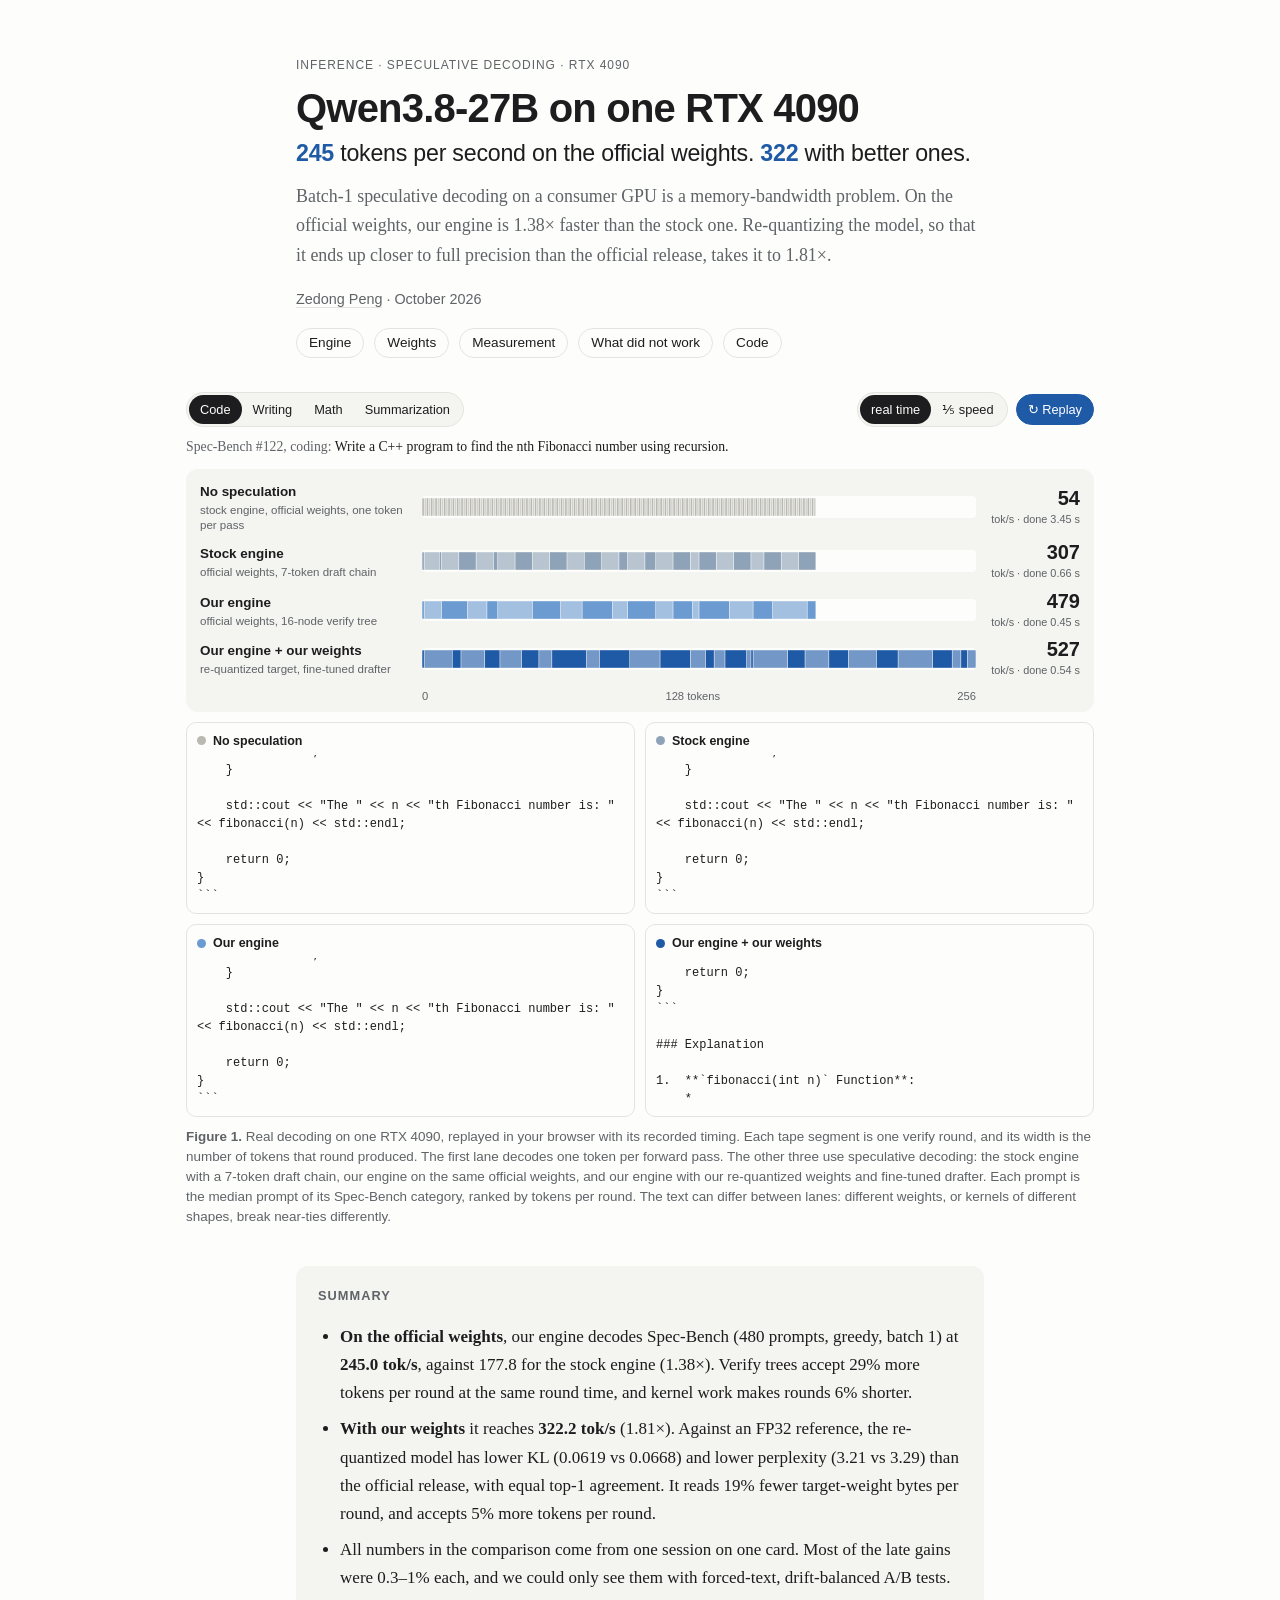
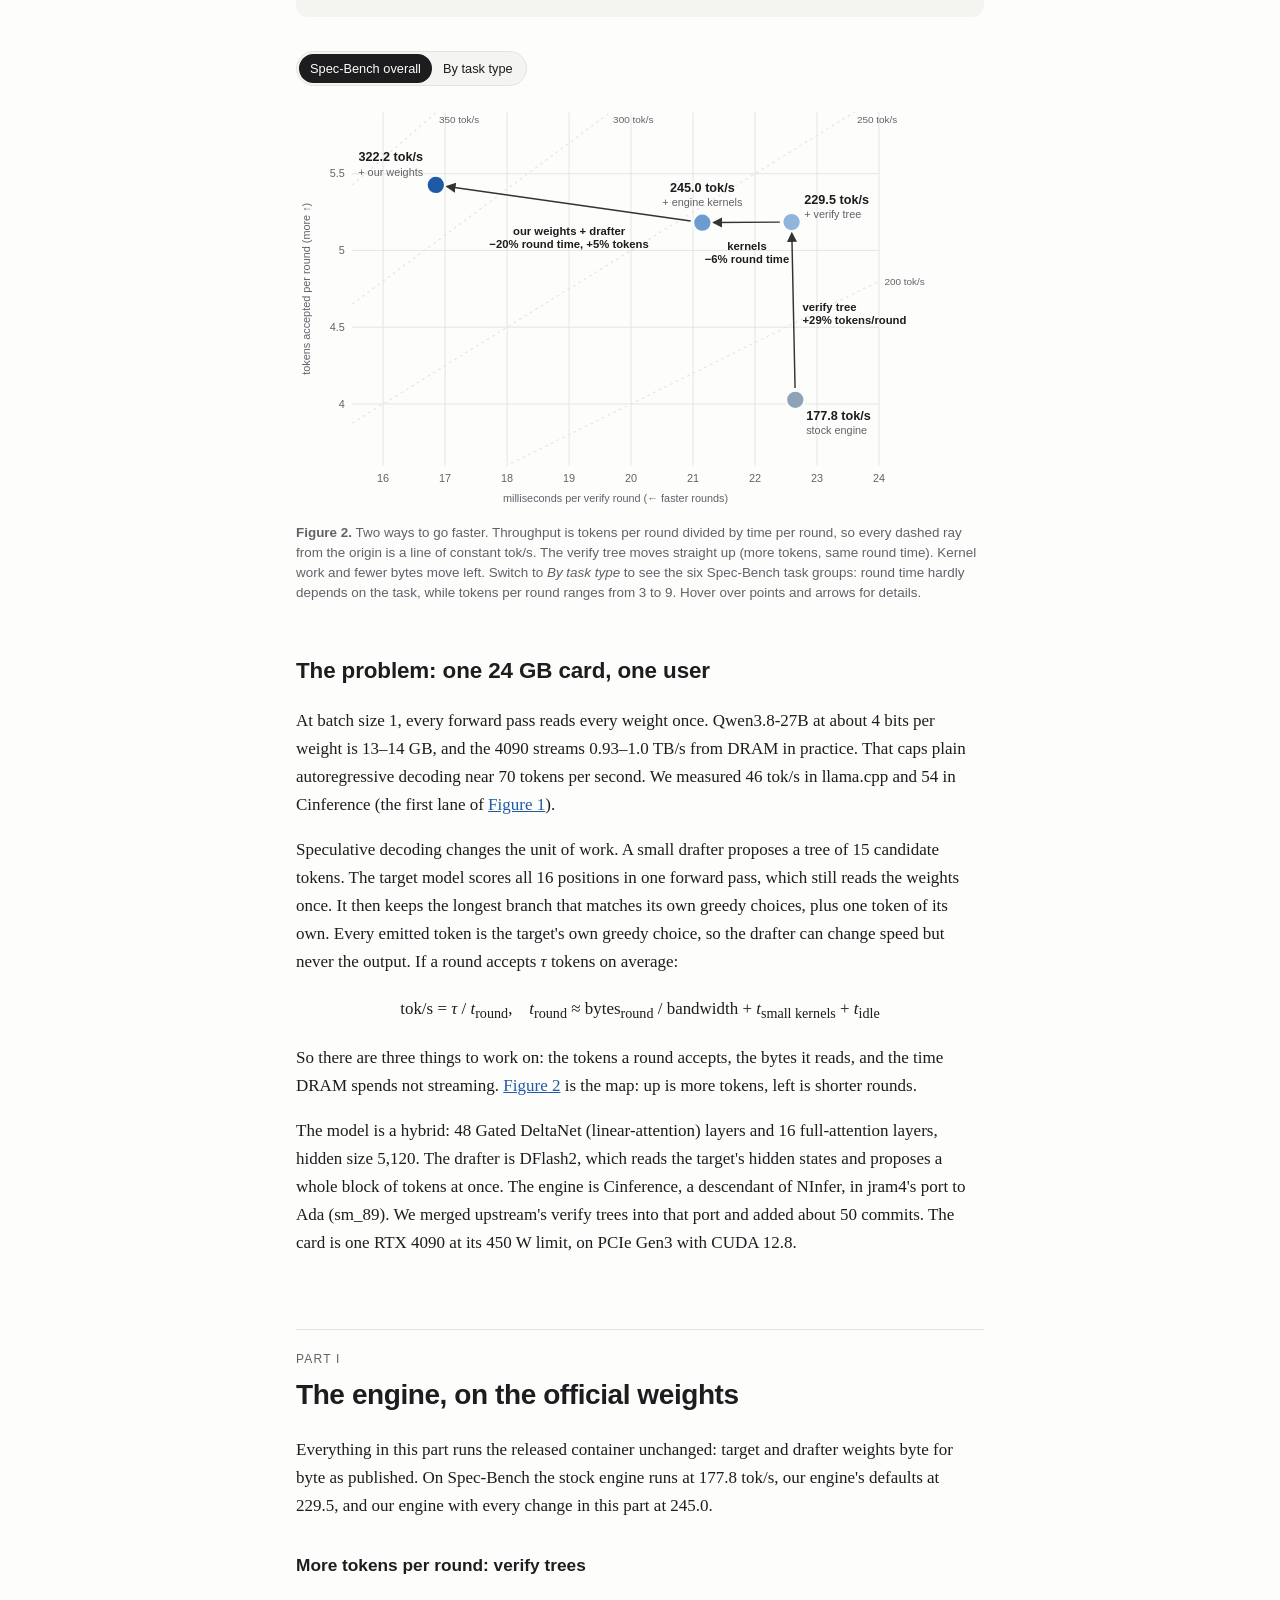
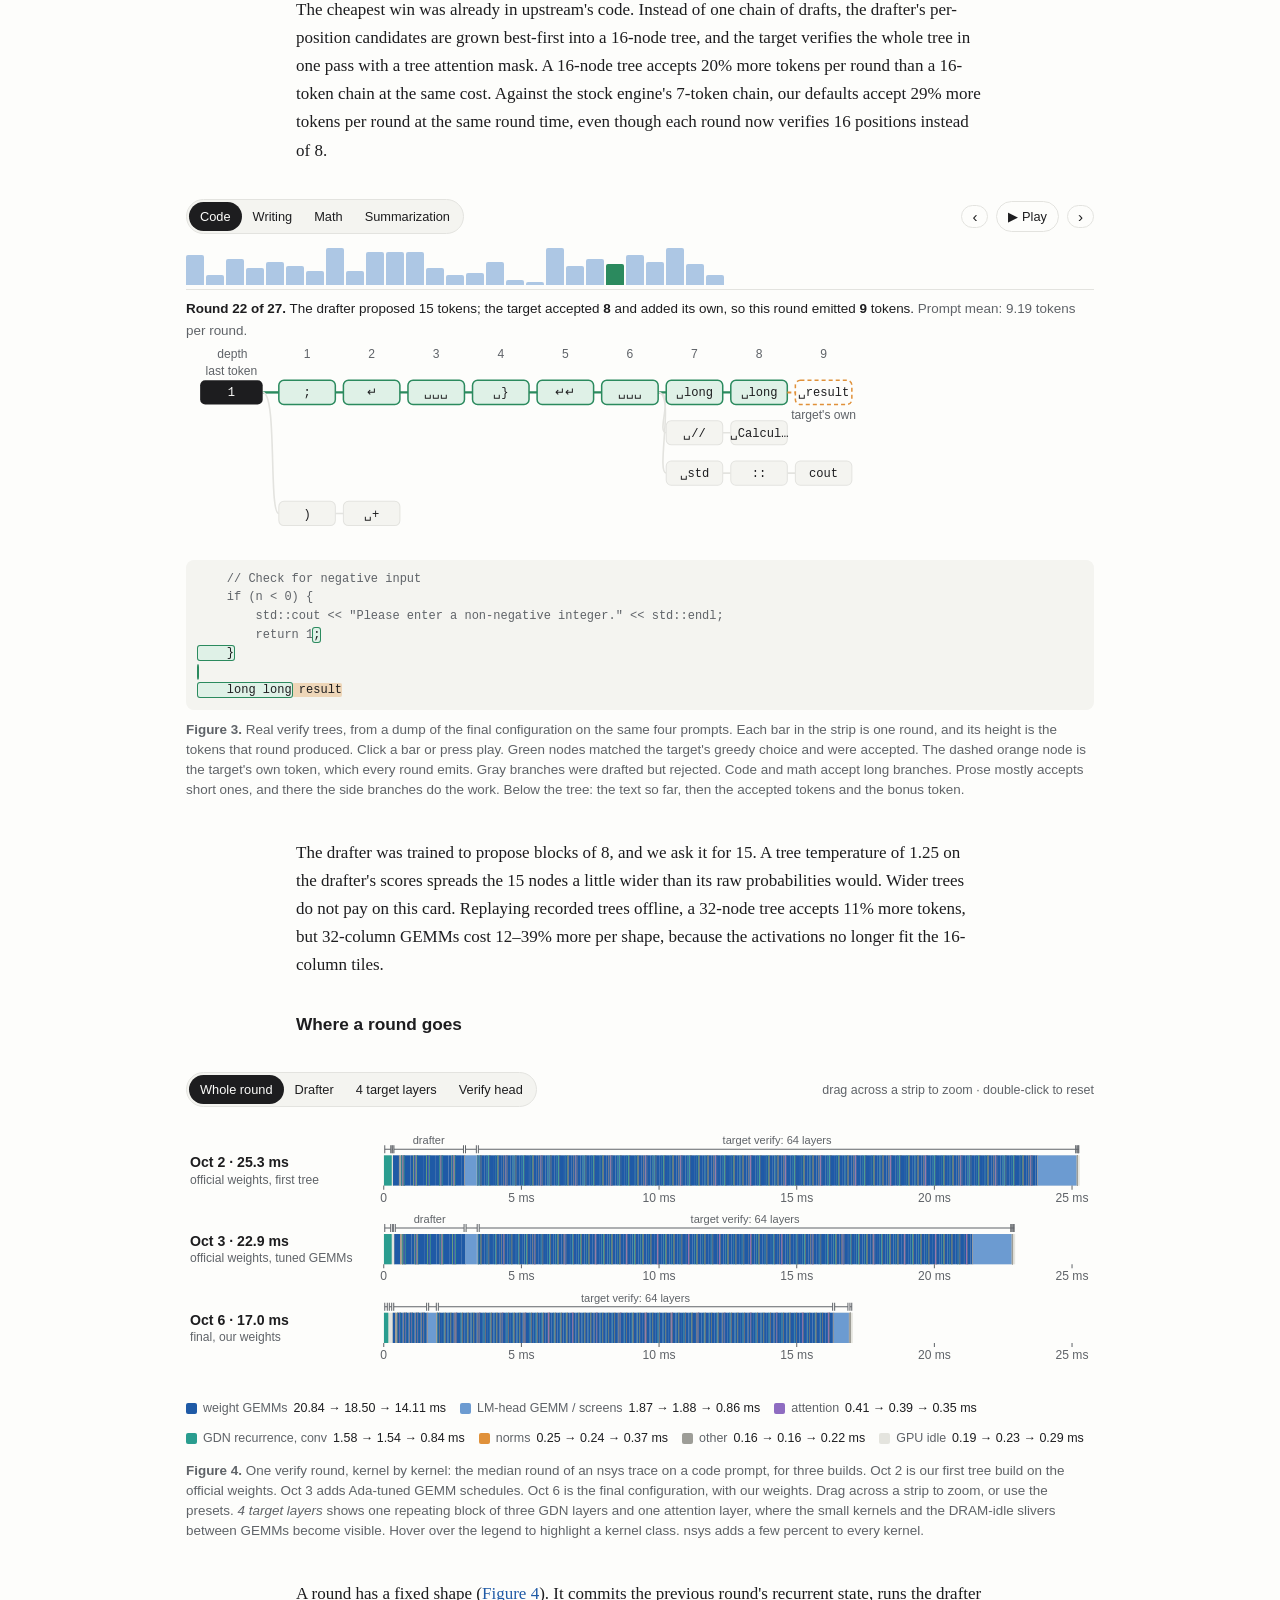
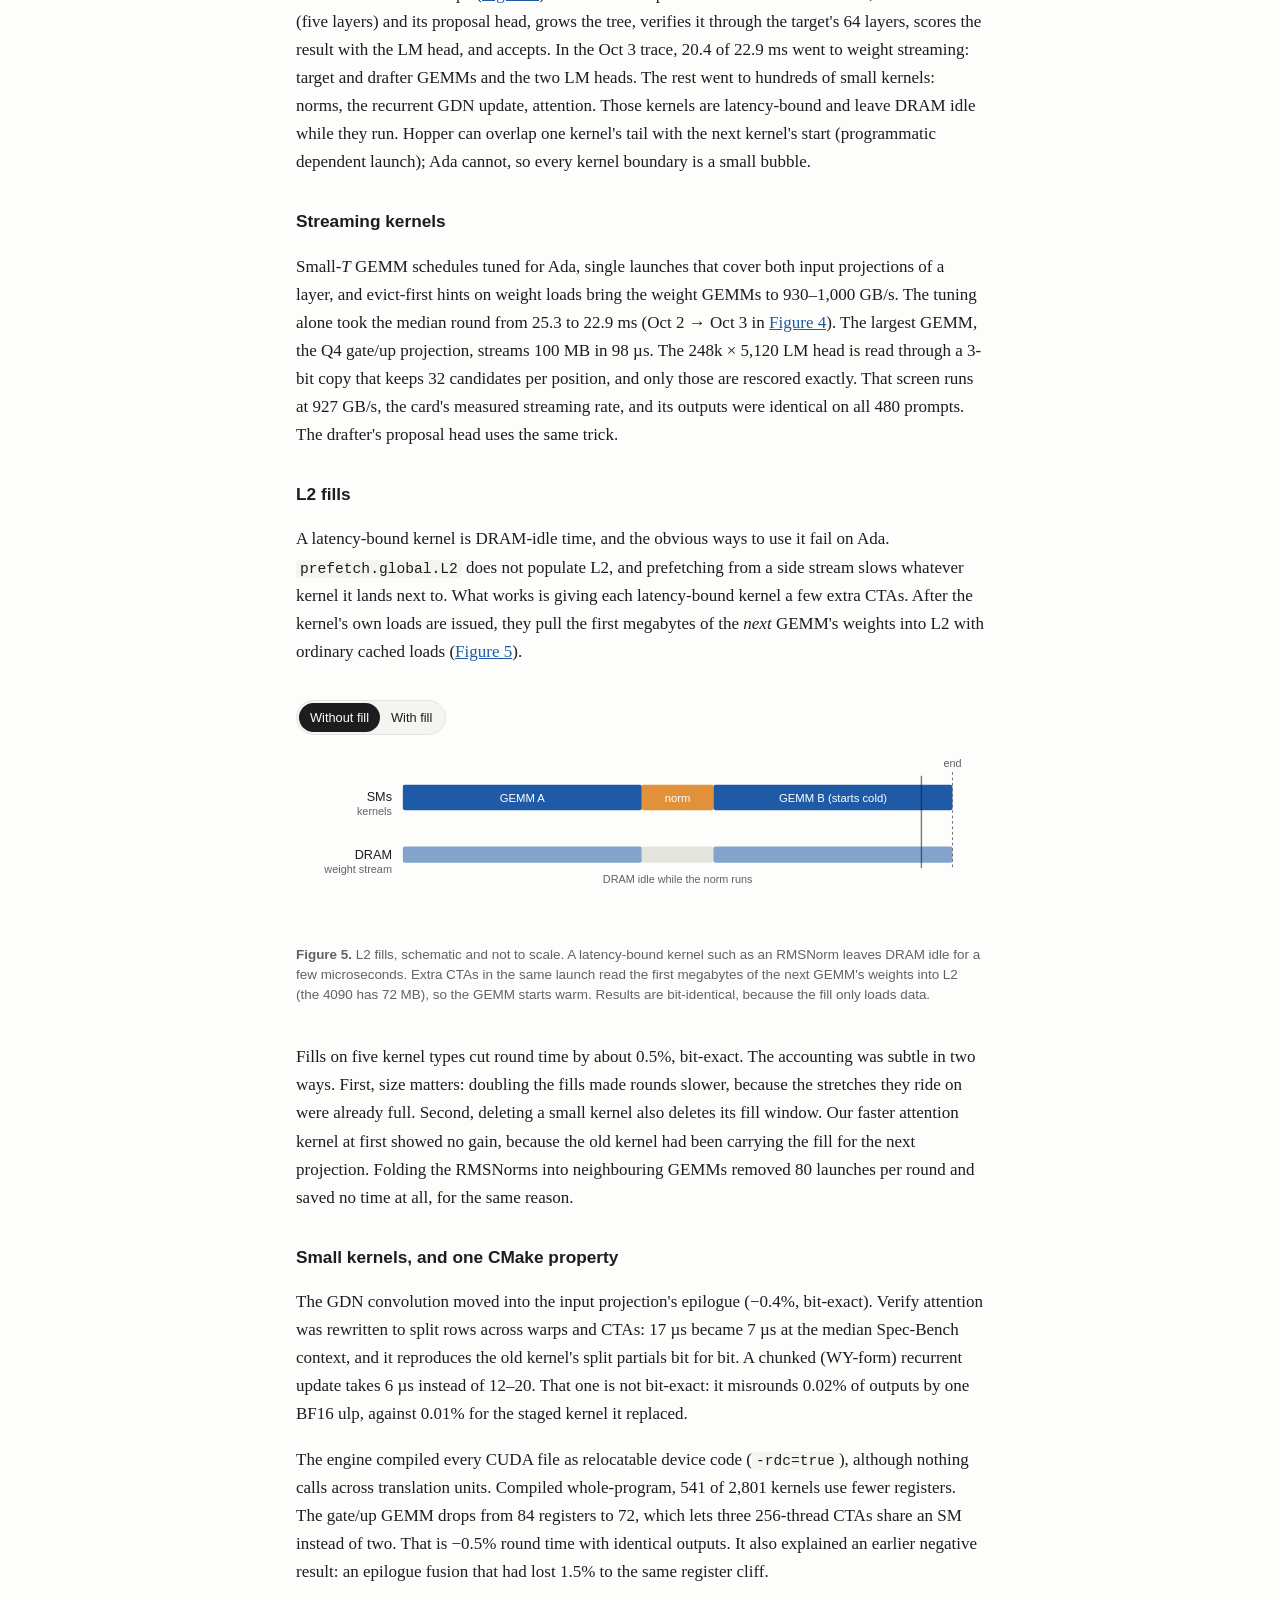
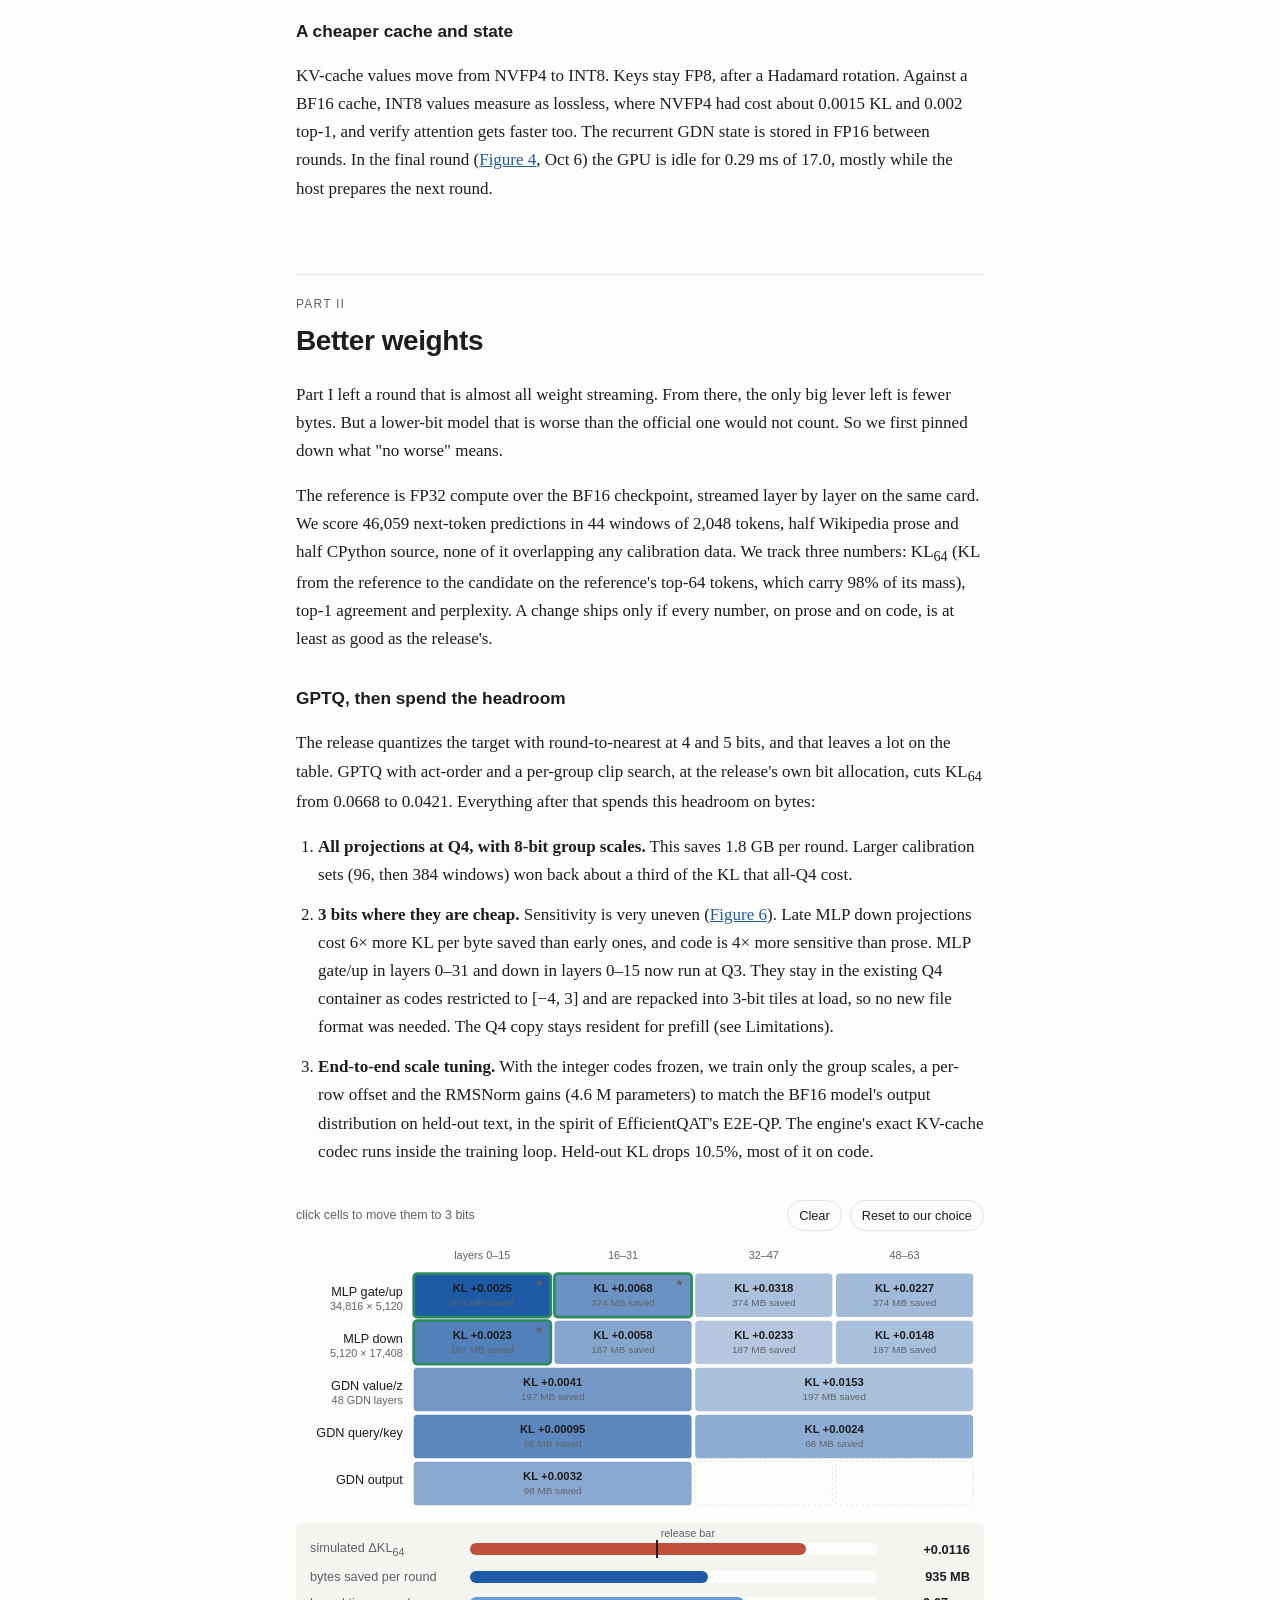
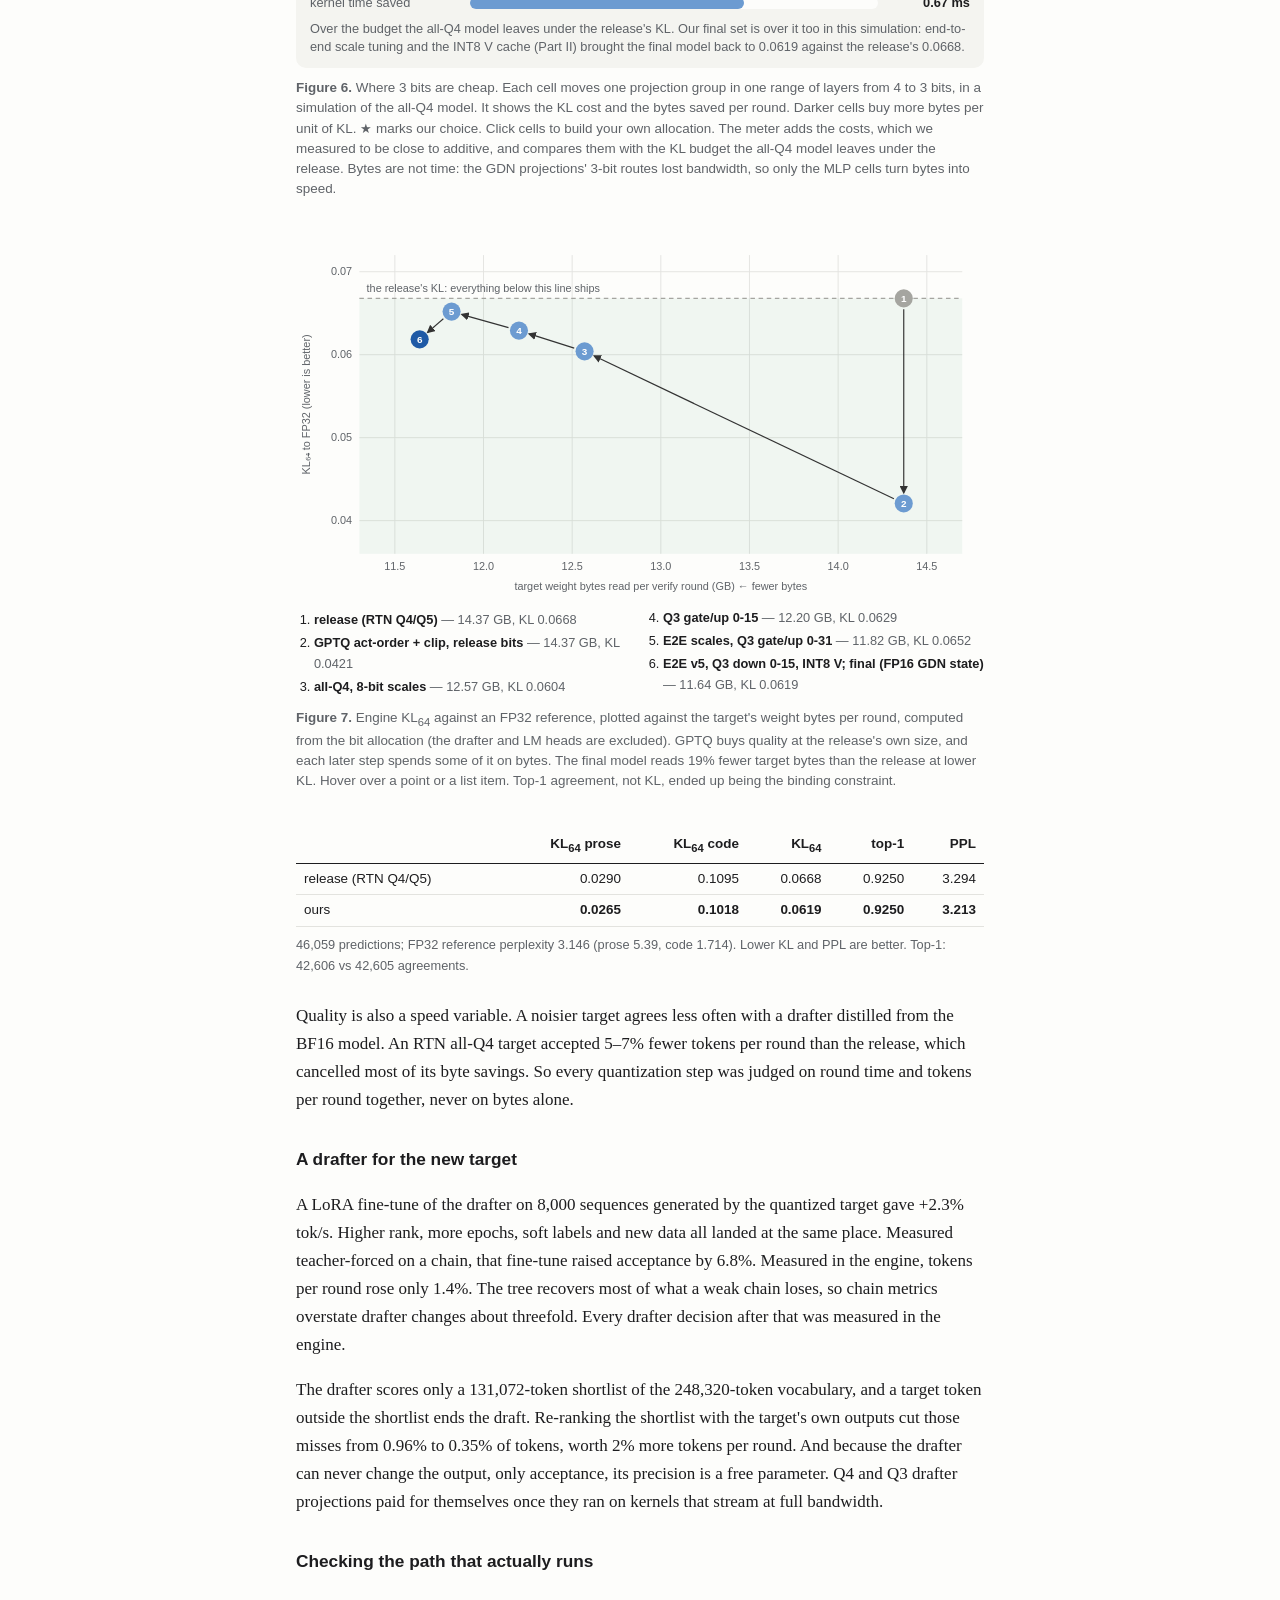
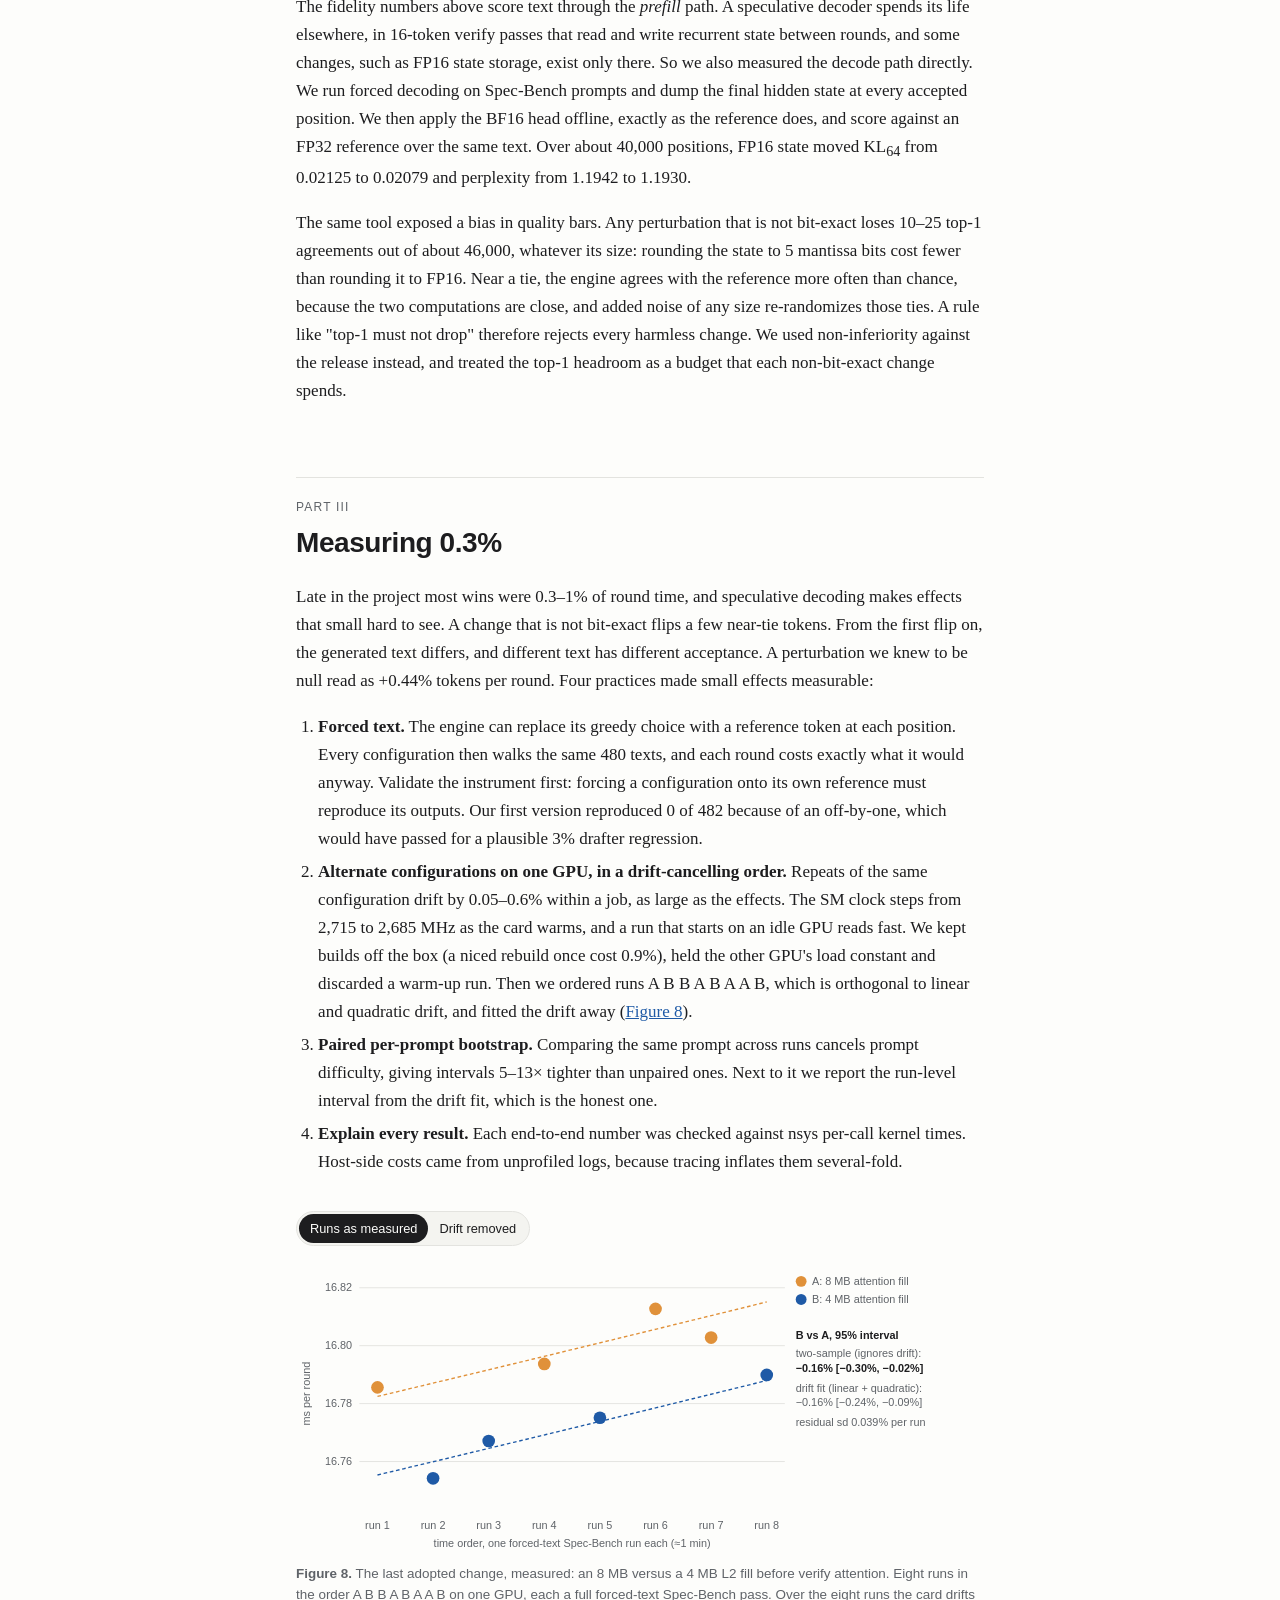
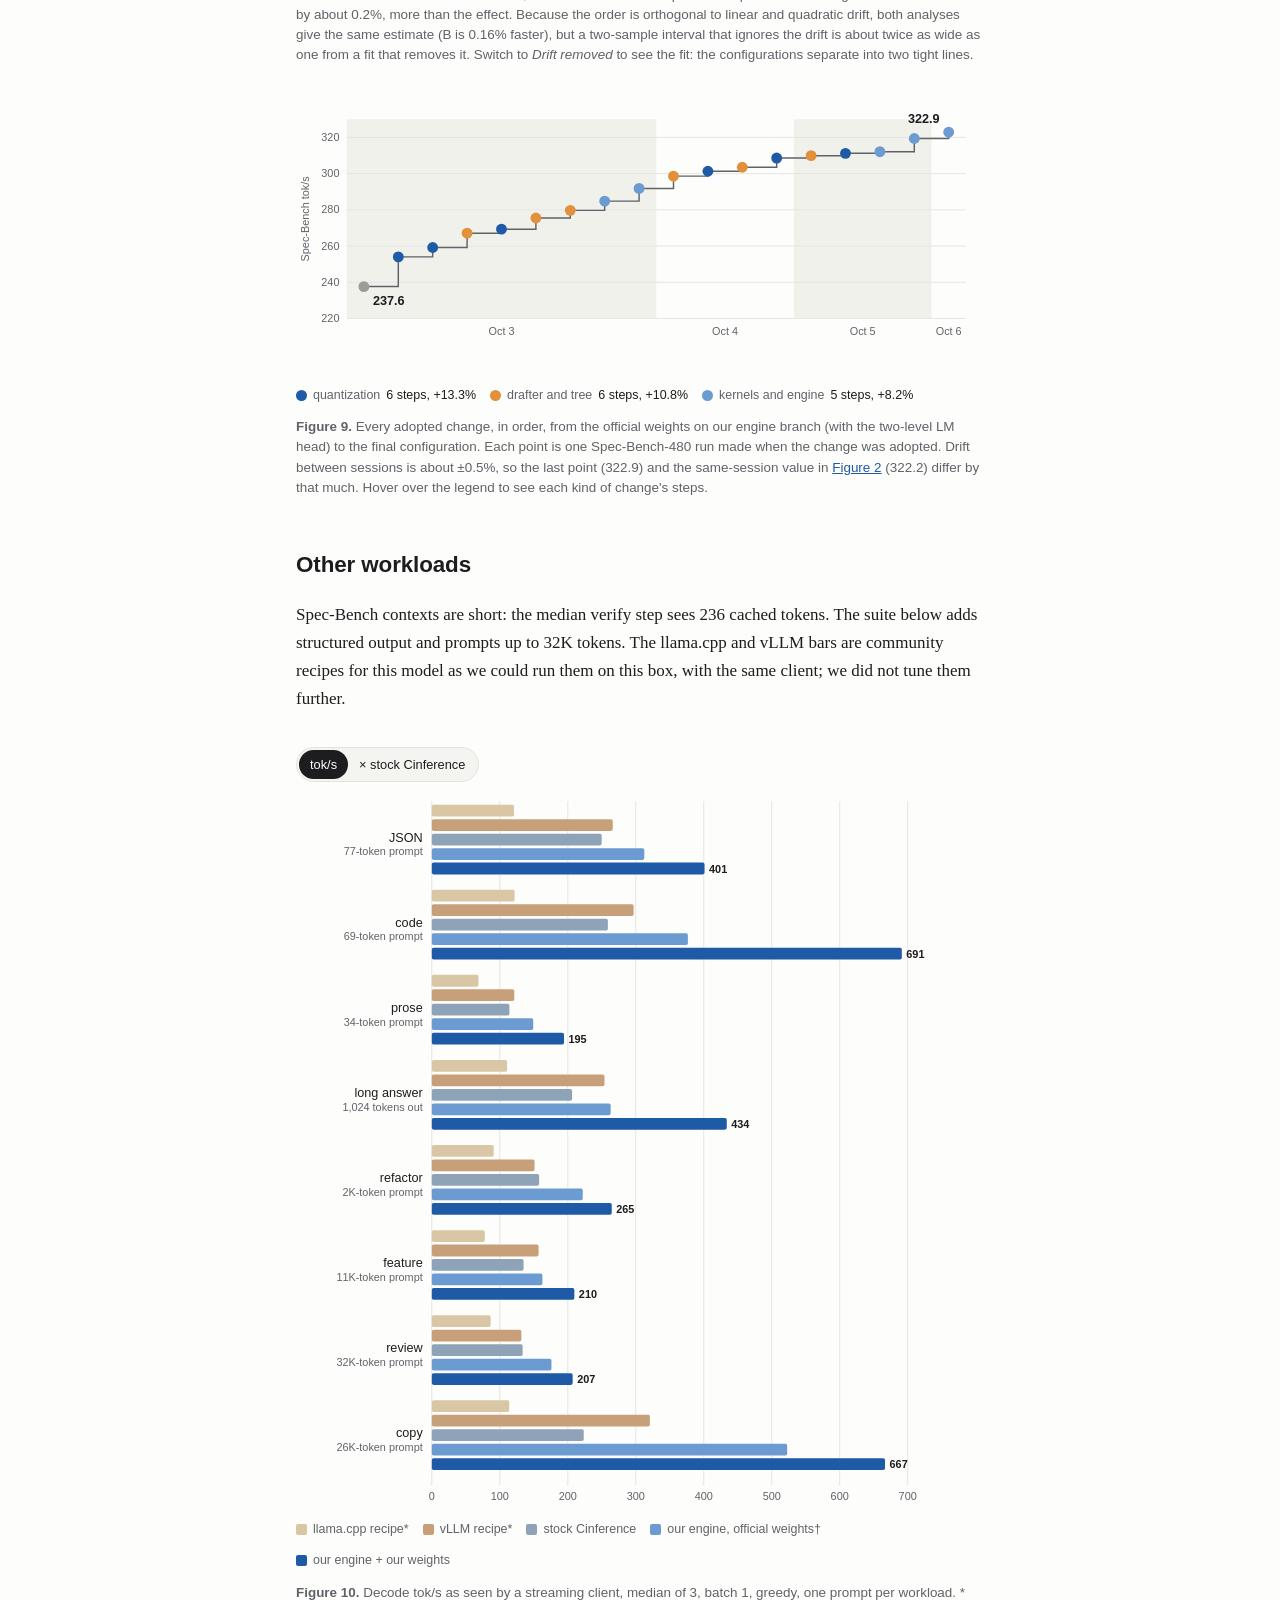
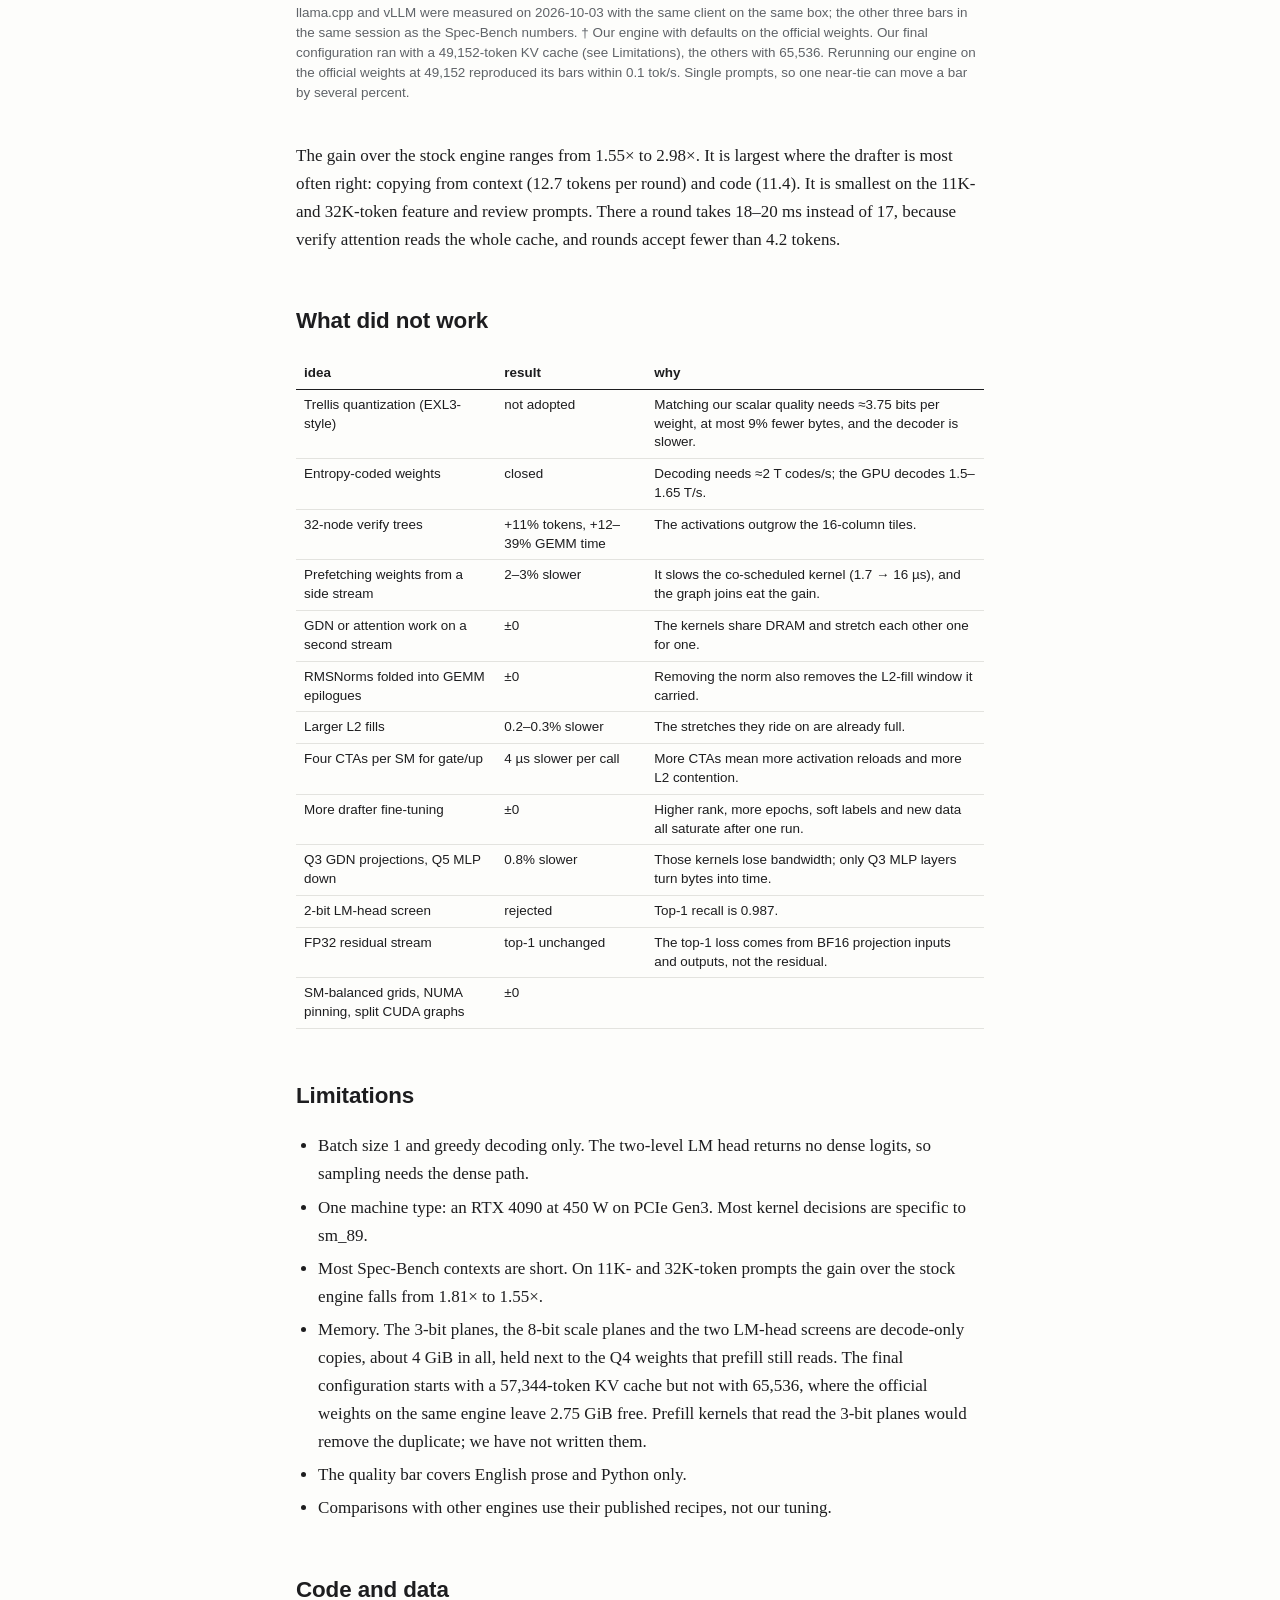
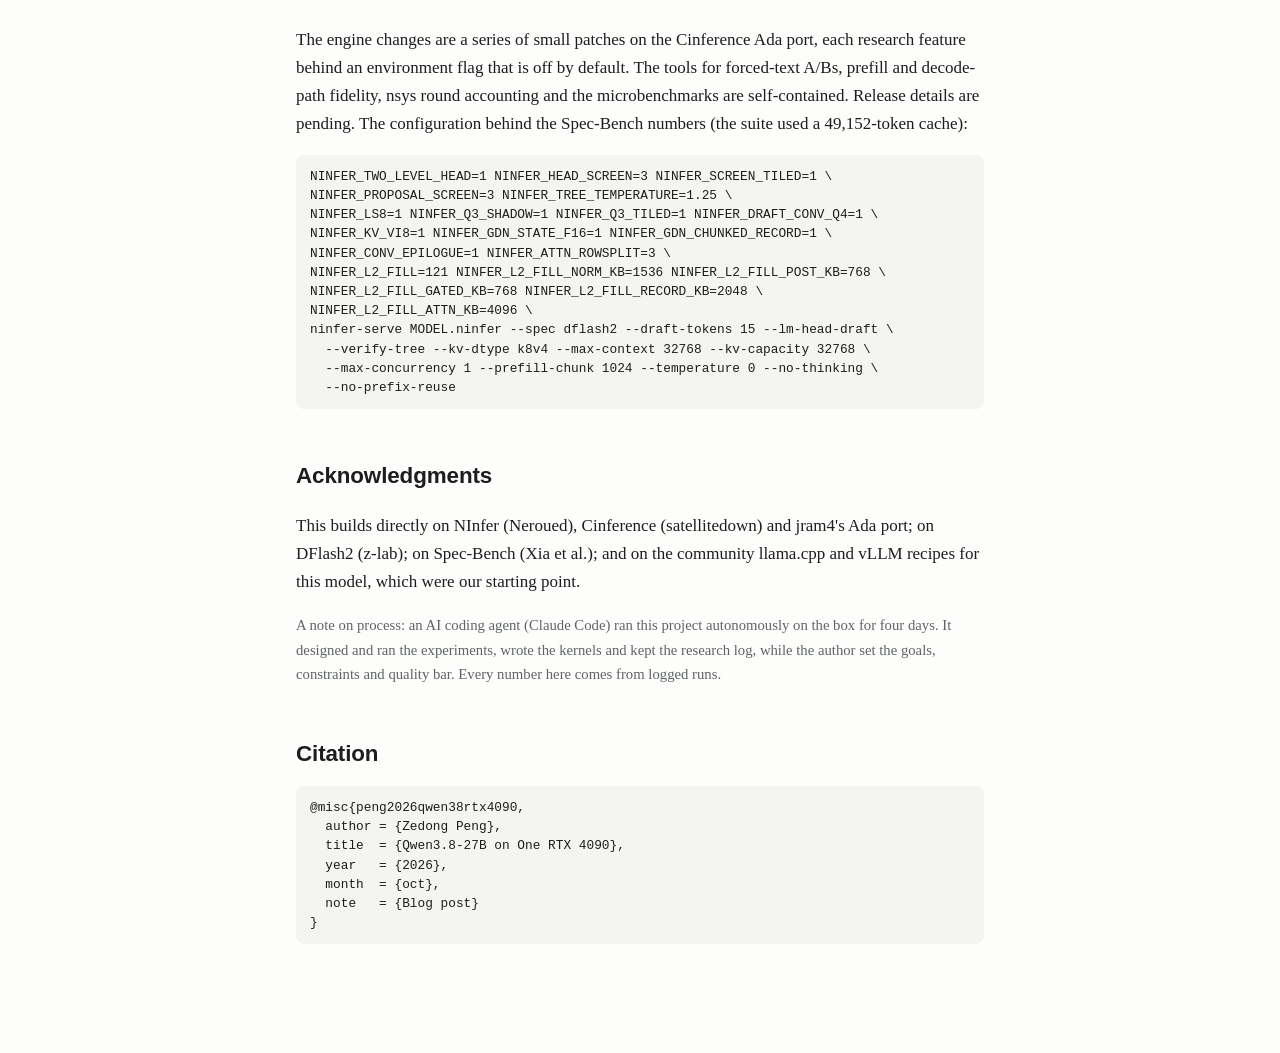
==== commit 9bf704dd: "Site v2: official weights first, then our weights; ten interactive figures from real data Narrative:" ====
--- a/site/index.html
+++ b/site/index.html
@@ -1,41 +1,173 @@
-<!doctype html><html lang="en"><head><meta charset="utf-8"><meta name="viewport" content="width=device-width,initial-scale=1"><title>Qwen3.8-27B at 322 tokens per second on one RTX 4090</title><meta name="description" content="How Qwen3.8-27B reaches 322 tok/s on Spec-Bench on a single RTX 4090 with speculative decoding: fewer bytes per round, more tokens per round, and DRAM kept busy, at better-than-release quality."><style>
-:root{--bg:#fdfdfb;--fg:#1d1d1f;--mut:#5f6368;--rule:#e3e3df;--card:#f4f4f0;--acc1:#bcd3ea;--acc2:#6c9bd1;--acc3:#1f5aa6;
---warm:#e0913a;--fill:#f2c38a;--idle:#d6d6d0;--gray:#a5a5a0;--ink:#333;--band:#f1f1ec;--link:#1f5aa6}
+<!doctype html>
+<html lang="en">
+<head>
+<meta charset="utf-8">
+<meta name="viewport" content="width=device-width, initial-scale=1">
+<title>Qwen3.8-27B on one RTX 4090</title>
+<meta name="description" content="Batch-1 speculative decoding of Qwen3.8-27B on one RTX 4090: 245.0 tok/s on the official weights, 322.2 with re-quantized weights that are closer to full precision than the release.">
+<style>:root{--bg:#fdfdfb;--fg:#1d1d1f;--mut:#5f6368;--rule:#e3e3df;--card:#f4f4f0;--card2:#ecece6;
+--acc1:#bcd3ea;--acc2:#6c9bd1;--acc3:#1f5aa6;--warm:#e0913a;--fill:#f2c38a;--idle:#e4e4de;--gray:#a5a5a0;--ink:#333;
+--band:#f1f1ec;--link:#1f5aa6;--good:#2b8a5e;--good-bg:#dff1e7;--bad:#c0503a;
+--k-gemm:#1f5aa6;--k-head:#6c9bd1;--k-attn:#8e6cc1;--k-gdn:#2a9d8f;--k-norm:#e0913a;--k-other:#9d9d97;
+--e-ar:#b9b9b2;--e-stock:#8fa3b8;--e-rel:#6c9bd1;--e-final:#1f5aa6;--e-llama:#d9c6a5;--e-vllm:#c7a07a}
 @media (prefers-color-scheme:dark){:root:not([data-theme="light"]){--bg:#141518;--fg:#e8e8e6;--mut:#a0a3a8;--rule:#2c2e33;
---card:#1c1e22;--acc1:#2f4a6b;--acc2:#4f7fbf;--acc3:#86b4ee;--warm:#e8a35a;--fill:#8a6234;--idle:#3a3c40;--gray:#6d6f73;
---ink:#ddd;--band:#1b1d21;--link:#8ab8f0}}
-:root[data-theme="dark"]{--bg:#141518;--fg:#e8e8e6;--mut:#a0a3a8;--rule:#2c2e33;--card:#1c1e22;--acc1:#2f4a6b;--acc2:#4f7fbf;
---acc3:#86b4ee;--warm:#e8a35a;--fill:#8a6234;--idle:#3a3c40;--gray:#6d6f73;--ink:#ddd;--band:#1b1d21;--link:#8ab8f0}
+--card:#1c1e22;--card2:#24272c;--acc1:#2f4a6b;--acc2:#4f7fbf;--acc3:#86b4ee;--warm:#e8a35a;--fill:#8a6234;--idle:#2a2c31;
+--gray:#6d6f73;--ink:#ddd;--band:#1a1c20;--link:#8ab8f0;--good:#5fc795;--good-bg:#1d3a2c;--bad:#e07a62;
+--k-gemm:#5b8fd6;--k-head:#9cc0ee;--k-attn:#ad8fe0;--k-gdn:#4fc1b2;--k-norm:#e8a35a;--k-other:#77797e;
+--e-ar:#55575c;--e-stock:#6d7f93;--e-rel:#4f7fbf;--e-final:#86b4ee;--e-llama:#8a7a5e;--e-vllm:#9a7a5a}}
+:root[data-theme="dark"]{--bg:#141518;--fg:#e8e8e6;--mut:#a0a3a8;--rule:#2c2e33;--card:#1c1e22;--card2:#24272c;--acc1:#2f4a6b;
+--acc2:#4f7fbf;--acc3:#86b4ee;--warm:#e8a35a;--fill:#8a6234;--idle:#2a2c31;--gray:#6d6f73;--ink:#ddd;--band:#1a1c20;
+--link:#8ab8f0;--good:#5fc795;--good-bg:#1d3a2c;--bad:#e07a62;--k-gemm:#5b8fd6;--k-head:#9cc0ee;--k-attn:#ad8fe0;
+--k-gdn:#4fc1b2;--k-norm:#e8a35a;--k-other:#77797e;--e-ar:#55575c;--e-stock:#6d7f93;--e-rel:#4f7fbf;--e-final:#86b4ee;
+--e-llama:#8a7a5e;--e-vllm:#9a7a5a}
 *{box-sizing:border-box}
-html{-webkit-text-size-adjust:100%}
+html{-webkit-text-size-adjust:100%;scroll-behavior:smooth}
 body{margin:0;background:var(--bg);color:var(--fg);font:17px/1.65 Charter,"Bitstream Charter","Sitka Text",Cambria,Georgia,serif}
-main{max-width:720px;margin:0 auto;padding:48px 16px 96px}
-h1,h2,h3,.kicker,.byline,.links,figcaption,.tnote,table,.tldr h2,nav{font-family:-apple-system,BlinkMacSystemFont,"Segoe UI",
-"Helvetica Neue",Arial,sans-serif}
-h1{font-size:2.2rem;line-height:1.18;letter-spacing:-.01em;margin:.2em 0 .4em}
-h2{font-size:1.35rem;margin:2.4em 0 .6em;letter-spacing:-.005em}
+main{max-width:720px;margin:0 auto;padding:56px 16px 96px}
+h1,h2,h3,.kicker,.byline,.links,figcaption,.tnote,table,.tldr h2,nav,.fig-controls,.legend-row,.tip,.meter,.race-tapes,
+.race-card,.tree-info,.part,.qp-list,.noscript,.hint{font-family:-apple-system,BlinkMacSystemFont,"Segoe UI","Helvetica Neue",Arial,sans-serif}
+h1{font-size:2.5rem;line-height:1.1;letter-spacing:-.02em;margin:.25em 0 .2em}
+.sub{font:500 1.45rem/1.3 -apple-system,BlinkMacSystemFont,"Segoe UI","Helvetica Neue",Arial,sans-serif;letter-spacing:-.01em;margin:0 0 .6em}
+.sub b{color:var(--acc3)}
+h2{font-size:1.4rem;margin:2.2em 0 .6em;letter-spacing:-.005em}
+h3{font-size:1.08rem;margin:1.8em 0 .4em}
+.part{margin:4.2em 0 0;padding-top:1.2em;border-top:1px solid var(--rule)}
+.part .pn{display:block;text-transform:uppercase;letter-spacing:.1em;font-size:.75rem;color:var(--mut);margin-bottom:.2em}
+.part h2{margin-top:0;font-size:1.75rem;letter-spacing:-.015em}
 .kicker{text-transform:uppercase;letter-spacing:.08em;font-size:.75rem;color:var(--mut);margin:0}
-.dek{font-size:1.15rem;color:var(--mut);margin:.2em 0 1em}
+.dek{font-size:1.12rem;color:var(--mut);margin:.2em 0 1em}
 .byline{font-size:.9rem;color:var(--mut);margin:0}.byline a{color:inherit;text-decoration:none;border-bottom:1px solid var(--rule)}
-.links{margin:.8em 0 0;display:flex;gap:10px;flex-wrap:wrap}
+.links{margin:.9em 0 0;display:flex;gap:10px;flex-wrap:wrap}
 .links a{font-size:.85rem;border:1px solid var(--rule);border-radius:999px;padding:3px 12px;text-decoration:none;color:var(--fg)}
+.links a:hover{border-color:var(--acc2)}
 a{color:var(--link)}
-.tldr{background:var(--card);border-radius:10px;padding:14px 22px 6px;margin:28px 0}
+.tldr{background:var(--card);border-radius:12px;padding:14px 22px 8px;margin:28px 0}
 .tldr h2{font-size:.8rem;text-transform:uppercase;letter-spacing:.08em;color:var(--mut);margin:.4em 0 .2em}
-.tldr li{margin:.45em 0}
+.tldr li{margin:.5em 0}
 ul,ol{padding-left:1.3em}
 li{margin:.3em 0}
-li>ul{margin:.2em 0}
 .steps>li{margin:.7em 0}
-.eq{text-align:center;font-size:1.05rem;margin:1.1em 0}
+.eq{text-align:center;font-size:1.06rem;margin:1.1em 0}
 code{white-space:nowrap;font:.86em ui-monospace,SFMono-Regular,Menlo,Consolas,monospace;background:var(--card);padding:1px 4px;border-radius:4px}
 pre{font:.8rem/1.5 ui-monospace,SFMono-Regular,Menlo,Consolas,monospace;background:var(--card);padding:12px 14px;border-radius:8px;
 overflow-x:auto;white-space:pre-wrap;word-break:break-word}
 pre.cmd{white-space:pre}
-figure{margin:30px 0 34px}
-figure svg{width:100%;height:auto;display:block}
-figcaption{font-size:.84rem;line-height:1.5;color:var(--mut);margin-top:8px}
-@media (min-width:1000px){figure.wide{margin-left:-80px;margin-right:-80px}}
+.mut{color:var(--mut)}
+/* figures */
+figure{margin:34px 0 38px}
+figure svg{width:100%;height:auto;display:block;touch-action:pan-y}
+figcaption{font-size:.84rem;line-height:1.5;color:var(--mut);margin-top:10px}
+@media (min-width:1060px){figure.wide{margin-left:-110px;margin-right:-110px}}
+.fig-controls{display:flex;flex-wrap:wrap;align-items:center;gap:8px;margin:0 0 10px;font-size:.82rem}
+.fig-controls .spacer{flex:1}
+.hint{font-size:.78rem;color:var(--mut)}
+.seg{display:inline-flex;border:1px solid var(--rule);border-radius:999px;padding:2px;background:var(--card);flex-wrap:wrap}
+.seg button,.btn{font:inherit;font-size:.8rem;border:0;background:transparent;color:var(--fg);padding:4px 11px;border-radius:999px;cursor:pointer}
+.seg button[aria-pressed="true"]{background:var(--fg);color:var(--bg)}
+.seg button:hover:not([aria-pressed="true"]){background:var(--card2)}
+.btn{border:1px solid var(--rule);background:var(--bg)}
+.btn:hover{border-color:var(--acc2)}
+.btn.primary{background:var(--acc3);color:#fff;border-color:var(--acc3)}
+.btn.icon{padding:3px 10px;font-size:.95rem;line-height:1}
+button:focus-visible,[tabindex]:focus-visible{outline:2px solid var(--acc2);outline-offset:2px}
+.tip{position:fixed;z-index:50;display:none;max-width:320px;background:var(--fg);color:var(--bg);font-size:.78rem;line-height:1.45;
+padding:7px 10px;border-radius:7px;pointer-events:none;box-shadow:0 4px 16px rgba(0,0,0,.18)}
+.tip .mut{color:inherit;opacity:.7}.tip-quote{font-family:ui-monospace,Menlo,monospace;opacity:.85;white-space:pre-wrap}
+.legend-row{display:flex;flex-wrap:wrap;gap:6px 14px;font-size:.78rem;color:var(--mut);margin-top:8px}
+.lg-item{display:inline-flex;align-items:center;gap:6px;font:inherit;color:inherit;background:none;border:0;padding:2px 0;cursor:default}
+button.lg-item{cursor:pointer}button.lg-item:hover{color:var(--fg)}
+.lg-val{color:var(--fg);font-variant-numeric:tabular-nums}
+.sw{display:inline-block;width:11px;height:11px;border-radius:2px}.sw.round{border-radius:50%}
+/* svg text and marks */
+svg text{font-family:-apple-system,BlinkMacSystemFont,"Segoe UI","Helvetica Neue",Arial,sans-serif;fill:var(--fg)}
+.t-label{font-size:14px}.t-small{font-size:12px;fill:var(--mut)}.t-value,.t-strong{font-weight:600}.t-strong{fill:var(--fg)}
+.t-axis{font-size:12px;fill:var(--mut)}.t-in{font-size:12.5px;fill:#fff;font-weight:500}.t-num{font-size:11px;font-weight:700;fill:#fff}
+.t-iso{font-size:11px;fill:var(--mut)}.t-step{font-size:12.5px;font-weight:600;fill:var(--fg)}.t-phase{font-size:11px;fill:var(--mut)}
+.t-tok{font:12px ui-monospace,SFMono-Regular,Menlo,Consolas,monospace;fill:var(--fg)}
+.t-cell{font-size:12.5px;font-weight:600;fill:var(--fg)}.t-cell2{font-size:11px;fill:var(--mut)}
+.c-acc1{fill:var(--acc1)}.c-acc2{fill:var(--acc2)}.c-acc3{fill:var(--acc3)}.c-warm{fill:var(--warm)}.c-gray{fill:var(--gray)}
+.c-idle{fill:var(--idle)}.c-fill{fill:var(--fill)}.c-ink{fill:var(--ink)}.op{opacity:.55}
+.grid{stroke:var(--rule);stroke-width:1}.tick{stroke:var(--mut)}.band{fill:var(--band)}
+.bar-line{stroke:var(--gray);stroke-width:1.5;stroke-dasharray:5 4}
+.path{stroke:var(--ink);stroke-width:1.3;fill:none;transition:opacity .4s}
+.step{stroke:var(--mut);stroke-width:1.6;fill:none}
+.hit{fill:transparent;stroke:transparent;stroke-width:16;cursor:crosshair}
+line.hit{cursor:help}
+.dim{opacity:.18}
+/* kernel / engine colours */
+.k-gemm{fill:var(--k-gemm);background:var(--k-gemm)}.k-head{fill:var(--k-head);background:var(--k-head)}
+.k-attention{fill:var(--k-attn);background:var(--k-attn)}.k-gdn{fill:var(--k-gdn);background:var(--k-gdn)}
+.k-norm{fill:var(--k-norm);background:var(--k-norm)}.k-other{fill:var(--k-other);background:var(--k-other)}
+.k-idle{fill:var(--idle);background:var(--idle)}
+.e-llama{fill:var(--e-llama);background:var(--e-llama)}.e-vllm{fill:var(--e-vllm);background:var(--e-vllm)}
+.e-stock{fill:var(--e-stock);background:var(--e-stock)}.e-rel_def{fill:var(--e-rel);background:var(--e-rel)}
+.e-final{fill:var(--e-final);background:var(--e-final)}
+.phase{stroke:var(--mut);stroke-width:1}
+.brush{fill:var(--acc2);opacity:.2;pointer-events:none}
+.gain{stroke-width:5;stroke-linecap:round;opacity:.35}.gain.k-gemm{stroke:var(--k-gemm)}.gain.k-norm{stroke:var(--k-norm)}.gain.k-head{stroke:var(--k-head)}
+/* plane */
+.iso{stroke:var(--rule);stroke-width:1.2;stroke-dasharray:3 4}
+.pt-stock{fill:var(--e-stock)}.pt-rel_def{fill:var(--e-rel);opacity:.75}.pt-rel_eng{fill:var(--e-rel)}.pt-final{fill:var(--e-final)}
+.pt-main{stroke:var(--bg);stroke-width:2}
+.step-arrow{stroke:var(--ink);stroke-width:1.6;fill:none}.step-arrow.faint{opacity:.35}
+.task-line{fill:none;stroke:var(--rule);stroke-width:1.2}
+/* race */
+.race-prompt{font-size:.86rem;color:var(--fg);margin:2px 0 12px;line-height:1.45}
+.race-tapes{background:var(--card);border-radius:12px;padding:12px 14px 6px}
+.tape-row{display:grid;grid-template-columns:210px 1fr 92px;align-items:center;gap:12px;margin-bottom:8px}
+.tape-name b{display:block;font-size:.84rem}.tape-name span{display:block;font-size:.72rem;color:var(--mut);line-height:1.3}
+.tape{width:100%;height:22px;background:var(--bg);border-radius:4px;display:block}
+.tape-seg{fill:var(--lane)}.tape-seg.alt{fill:var(--lane);opacity:.62}
+.tape-stat{text-align:right;font-variant-numeric:tabular-nums;line-height:1.1}
+.tape-stat .big{display:block;font-size:1.25rem;font-weight:700}.tape-stat span:last-child{font-size:.68rem;color:var(--mut)}
+.tape-axis{display:flex;justify-content:space-between;margin:0 104px 0 222px;font-size:.7rem;color:var(--mut)}
+.lane-ar{--lane:var(--e-ar)}.lane-stock{--lane:var(--e-stock)}.lane-releng{--lane:var(--e-rel)}.lane-final{--lane:var(--e-final)}
+.race-grid{display:grid;grid-template-columns:1fr 1fr;gap:10px;margin-top:10px}
+.race-card{border:1px solid var(--rule);border-radius:10px;padding:8px 10px;min-width:0}
+.race-head{display:flex;align-items:center;gap:7px;font-size:.78rem;margin-bottom:4px}
+.race-head .dot{width:9px;height:9px;border-radius:50%;background:var(--lane)}
+.race-text{height:150px;overflow-y:auto;white-space:pre-wrap;word-break:break-word;font:12px/1.5 ui-monospace,SFMono-Regular,Menlo,Consolas,monospace;color:var(--fg)}
+.race-text .fresh{background:color-mix(in srgb,var(--lane) 40%,transparent);border-radius:2px;transition:background .6s}
+.race-text span{transition:background .9s}
+/* tree */
+.tree-strip{display:flex;align-items:flex-end;gap:2px;height:46px;padding:4px 0;border-bottom:1px solid var(--rule)}
+.ts-bar{flex:1;min-width:3px;max-width:18px;height:100%;border:0;padding:0;background:transparent;cursor:pointer;position:relative}
+.ts-bar::after{content:"";position:absolute;left:0;right:0;bottom:0;height:var(--h);background:var(--acc2);border-radius:2px 2px 0 0;opacity:.55}
+.ts-bar.on::after{background:var(--good);opacity:1}.ts-bar:hover::after{opacity:1}
+.tree-info{font-size:.84rem;margin:8px 0 4px}
+.tr-edge{fill:none;stroke:var(--rule);stroke-width:1.6}.tr-edge.on{stroke:var(--good);stroke-width:2.4}
+.tr-edge.bonus{stroke:var(--warm);stroke-width:2;stroke-dasharray:4 3}
+.tr-node rect{fill:var(--card);stroke:var(--rule)}.tr-node.on rect{fill:var(--good-bg);stroke:var(--good);stroke-width:1.5}
+.tr-node.bonus rect{fill:var(--bg);stroke:var(--warm);stroke-width:1.5;stroke-dasharray:4 3}
+.tr-root{fill:var(--fg)}.tr-root+text{fill:var(--bg)}
+.tree-ctx{font:12px/1.55 ui-monospace,SFMono-Regular,Menlo,Consolas,monospace;white-space:pre-wrap;word-break:break-word;background:var(--card);
+border-radius:8px;padding:10px 12px;max-height:150px;overflow-y:auto}
+.tree-ctx .acc{background:var(--good-bg);color:var(--fg);outline:1px solid var(--good);border-radius:2px}
+.tree-ctx .bon{background:color-mix(in srgb,var(--warm) 30%,transparent);border-radius:2px}
+/* sensitivity */
+.cell{cursor:pointer}.cell-bg{fill:var(--acc3)}.cell .t-cell,.cell .t-cell2{pointer-events:none}
+.cell.on .cell-bg{stroke:var(--good);stroke-width:3}
+.cell-na{fill:none;stroke:var(--rule);stroke-dasharray:3 3}
+.meter{background:var(--card);border-radius:10px;padding:10px 14px;margin-top:8px;font-size:.8rem}
+.m-row{display:grid;grid-template-columns:150px 1fr 82px;align-items:center;gap:10px;margin:5px 0}
+.m-lab{color:var(--mut)}.m-val{text-align:right;font-weight:600;font-variant-numeric:tabular-nums}
+.m-bar{position:relative;height:12px;background:var(--bg);border-radius:6px}
+.m-fill{height:100%;border-radius:6px;background:var(--good);transition:width .35s}.m-fill.over{background:var(--bad)}
+.m-fill.b{background:var(--acc3)}.m-fill.t{background:var(--acc2)}
+.m-mark{position:absolute;top:-3px;bottom:-3px;width:2px;background:var(--fg)}
+.m-mark span{position:absolute;left:5px;top:-15px;font-size:.68rem;white-space:nowrap;color:var(--mut)}
+.m-note{margin:.5em 0 .1em;color:var(--mut);line-height:1.45}
+/* quality path */
+.qp{transition:opacity .4s}.qp.hl circle{stroke:var(--fg);stroke-width:2.5}
+.ok-zone{fill:var(--good);opacity:.06}
+.qp-list{font-size:.8rem;margin:8px 0 0;columns:2;column-gap:28px;padding-left:1.4em}
+.qp-list li{margin:.15em 0;break-inside:avoid;cursor:default}
+/* drift */
+.run-a{fill:var(--warm)}.run-b{fill:var(--acc3)}
+.drift{fill:none;stroke-width:1.5;stroke-dasharray:4 3}.drift.a{stroke:var(--warm)}.drift.b{stroke:var(--acc3)}
+/* fill schematic */
+.end-line{stroke:var(--mut);stroke-dasharray:3 3}.cursor{stroke:var(--fg);stroke-width:1.5;opacity:.6}
+/* tables */
 .tbl{overflow-x:auto;margin:18px 0 26px}
 table{border-collapse:collapse;font-size:.84rem;width:100%;line-height:1.4}
 th,td{padding:6px 8px;border-bottom:1px solid var(--rule);text-align:right;vertical-align:top}
@@ -44,179 +176,264 @@
 thead th{font-weight:600;border-bottom:1.5px solid var(--fg)}
 .tnote{font-size:.8rem;color:var(--mut);margin:.5em 0 0}
 .note{font-size:.92rem;color:var(--mut)}
-svg text{font-family:-apple-system,BlinkMacSystemFont,"Segoe UI","Helvetica Neue",Arial,sans-serif;fill:var(--fg)}
-.t-label{font-size:14px}.t-small{font-size:12px;fill:var(--mut)}.t-value{font-size:14px;font-weight:600}
-.t-axis{font-size:12px;fill:var(--mut)}.t-in{font-size:12.5px;fill:#fff;font-weight:500}.t-head{font-size:13px;font-weight:600}.t-num{font-size:11px;font-weight:700;fill:#fff}
-.c-acc1{fill:var(--acc1)}.c-acc2{fill:var(--acc2)}.c-acc3{fill:var(--acc3)}.c-warm{fill:var(--warm)}.c-gray{fill:var(--gray)}
-.c-idle{fill:var(--idle)}.c-fill{fill:var(--fill)}.c-ink{fill:var(--ink)}.op{opacity:.55}
-.grid{stroke:var(--rule);stroke-width:1}.legend{fill:var(--bg);stroke:var(--rule)}.band{fill:var(--band)}
-.bar-line{stroke:var(--gray);stroke-width:1.5;stroke-dasharray:5 4}
-.path{stroke:var(--ink);stroke-width:1.3;fill:none}
-.step{stroke:var(--mut);stroke-width:1.6;fill:none}
-@media (max-width:560px){body{font-size:16px}h1{font-size:1.7rem}.t-label{font-size:16px}.t-small,.t-axis{font-size:14px}}
-</style></head><body><main><header class="hero">
+.noscript{max-width:720px;margin:0 auto 40px;padding:0 16px;color:var(--mut)}
+details{margin:12px 0}summary{cursor:pointer;font:600 .9rem -apple-system,BlinkMacSystemFont,"Segoe UI",Arial,sans-serif}
+@media (max-width:720px){
+  body{font-size:16px}h1{font-size:1.95rem}.sub{font-size:1.15rem}
+  .t-label{font-size:16px}.t-small,.t-axis,.t-iso,.t-phase{font-size:14px}.t-tok{font-size:13px}
+  .tape-row{grid-template-columns:1fr 70px;gap:4px 8px}.tape-name{grid-column:1/-1}.tape{grid-column:1}
+  .tape-axis{margin:0 78px 0 0}
+  .race-grid{grid-template-columns:1fr}.race-text{height:110px}
+  .m-row{grid-template-columns:1fr 70px}.m-bar{grid-column:1/-1;grid-row:2}
+  .qp-list{columns:1}
+  .svg-wrap{overflow-x:auto;-webkit-overflow-scrolling:touch;margin:0 -16px;padding:0 16px}
+  .svg-wrap svg{min-width:640px}
+  figure.wide .svg-wrap svg{min-width:760px}
+}
+</style>
+</head>
+<body>
+<main>
+<header class="hero">
   <p class="kicker">Inference · Speculative decoding · RTX 4090</p>
-  <h1>Qwen3.8-27B at 322 tokens per second on one RTX 4090</h1>
-  <p class="dek">Batch-1 speculative decoding on a consumer GPU is a memory-bandwidth problem. We cut the bytes each
-  verify round reads, raised the tokens each round accepts, and kept DRAM busy between kernels. The quantized model
-  ends up closer to the full-precision model than the official release.</p>
+  <h1>Qwen3.8-27B on one RTX 4090</h1>
+  <p class="sub"><b>245</b> tokens per second on the official weights. <b>322</b> with better ones.</p>
+  <p class="dek">Batch-1 speculative decoding on a consumer GPU is a memory-bandwidth problem. On the official weights,
+  our engine is 1.38× faster than the stock one. Re-quantizing the model, so that it ends up closer to full
+  precision than the official release, takes it to 1.81×.</p>
   <p class="byline"><a href="https://zedong-peng.github.io/">Zedong Peng</a> · October 2026</p>
-  <nav class="links"><a href="#reproduce">Code &amp; data</a><a href="#negative">What did not work</a><a href="#citation">Cite</a></nav>
+  <nav class="links"><a href="#part1">Engine</a><a href="#part2">Weights</a><a href="#part3">Measurement</a><a href="#negative">What did not work</a><a href="#reproduce">Code</a></nav>
 </header>
+
+<figure data-fig="race" id="fig-race" class="wide"><figcaption><b>Figure 1.</b> Real decoding on one RTX 4090, replayed in your browser with its recorded timing. Each tape segment is one
+verify round, and its width is the number of tokens that round produced. The first lane decodes one token per
+forward pass. The other three use speculative decoding: the stock engine with a 7-token draft chain, our engine on
+the same official weights, and our engine with our re-quantized weights and fine-tuned drafter. Each prompt is the
+median prompt of its Spec-Bench category, ranked by tokens per round. The text can differ between lanes: different
+weights, or kernels of different shapes, break near-ties differently.</figcaption>
+</figure>
 
 <aside class="tldr">
   <h2>Summary</h2>
   <ul>
-    <li>On Spec-Bench (480 prompts, greedy, batch 1, 256 new tokens), Qwen3.8-27B decodes at <b>322.2 tok/s</b>
-      on a single RTX 4090. The stock engine with the released weights runs the same benchmark at 177.8 tok/s
-      (1.81×). All of these numbers come from one session on one card.</li>
-    <li>About half of the gain is engine and half is model. On the released weights, our engine is
-      1.38× faster than the stock one: 16-node verify trees accept 29% more tokens per round than the stock 7-token
-      chain at the same round time, and the kernel work shortens rounds by 6%. Our quantized weights and fine-tuned drafter add
-      1.32× on top: rounds are 20% shorter and accept 5% more tokens.</li>
-    <li>Quality improved rather than degraded. Against an FP32 reference, our quantized model has lower KL
-      (0.0619 vs 0.0668) and lower perplexity (3.21 vs 3.29) than the official
-      release, with equal top-1 agreement. Greedy speculative decoding returns exactly the quantized model's own
-      output, so it adds no error of its own.</li>
-    <li>There were three levers: fewer bytes per round, more tokens per round, and less time with DRAM idle. The last
-      10% came from a dozen changes of 0.4–2% each. We could only see those with forced-text A/B tests.</li>
+    <li><b>On the official weights</b>, our engine decodes Spec-Bench (480 prompts, greedy, batch 1) at
+      <b>245.0 tok/s</b>, against 177.8 for the stock engine (1.38×). Verify trees
+      accept 29% more tokens per round at the same round time, and kernel work makes rounds 6% shorter.</li>
+    <li><b>With our weights</b> it reaches <b>322.2 tok/s</b> (1.81×). Against an FP32 reference,
+      the re-quantized model has lower KL (0.0619 vs 0.0668) and lower perplexity (3.21 vs
+      3.29) than the official release, with equal top-1 agreement. It reads 19% fewer target-weight bytes per round,
+      and accepts 5% more tokens per round.</li>
+    <li>All numbers in the comparison come from one session on one card. Most of the late gains were 0.3–1% each, and
+      we could only see them with forced-text, drift-balanced A/B tests.</li>
   </ul>
 </aside>
 
-<figure id="fig-ladder" class=""><svg viewBox="0 0 760 272" role="img" aria-label="Spec-Bench-480 tok/s ladder" xmlns="http://www.w3.org/2000/svg" preserveAspectRatio="xMidYMid meet"><line x1="16.0" x2="16.0" y1="28" y2="246" class="grid"/><text x="16.0" y="262.0" class="t-axis" text-anchor="middle" >0</text><line x1="97.2" x2="97.2" y1="28" y2="246" class="grid"/><text x="97.2" y="262.0" class="t-axis" text-anchor="middle" >50</text><line x1="178.5" x2="178.5" y1="28" y2="246" class="grid"/><text x="178.5" y="262.0" class="t-axis" text-anchor="middle" >100</text><line x1="259.7" x2="259.7" y1="28" y2="246" class="grid"/><text x="259.7" y="262.0" class="t-axis" text-anchor="middle" >150</text><line x1="341.0" x2="341.0" y1="28" y2="246" class="grid"/><text x="341.0" y="262.0" class="t-axis" text-anchor="middle" >200</text><line x1="422.2" x2="422.2" y1="28" y2="246" class="grid"/><text x="422.2" y="262.0" class="t-axis" text-anchor="middle" >250</text><line x1="503.5" x2="503.5" y1="28" y2="246" class="grid"/><text x="503.5" y="262.0" class="t-axis" text-anchor="middle" >300</text><text x="580.0" y="262.0" class="t-axis" text-anchor="start" >tok/s</text><text x="16.0" y="24.0" class="t-label" text-anchor="start" >Stock Cinference-4090, release weights, 7-token chain</text><rect x="16" y="30" width="288.9" height="24" rx="3" class="c-gray"/><text x="312.9" y="47.0" class="t-value" text-anchor="start" >177.8</text><text x="358.9" y="47.0" class="t-small" text-anchor="start" >4.03 tok/round · 22.7 ms</text><text x="16.0" y="82.0" class="t-label" text-anchor="start" >Our engine, release weights, defaults (16-node verify tree)</text><rect x="16" y="88" width="372.9" height="24" rx="3" class="c-acc1"/><text x="396.9" y="105.0" class="t-value" text-anchor="start" >229.5</text><text x="442.9" y="105.0" class="t-small" text-anchor="start" >5.18 tok/round · 22.6 ms</text><text x="16.0" y="140.0" class="t-label" text-anchor="start" >Our engine, release weights, all engine changes</text><rect x="16" y="146" width="398.1" height="24" rx="3" class="c-acc2"/><text x="422.1" y="163.0" class="t-value" text-anchor="start" >245.0</text><text x="468.1" y="163.0" class="t-small" text-anchor="start" >5.18 tok/round · 21.1 ms</text><text x="16.0" y="198.0" class="t-label" text-anchor="start" >Our engine + our weights (quantization, drafter)</text><rect x="16" y="204" width="523.5" height="24" rx="3" class="c-acc3"/><text x="547.5" y="221.0" class="t-value" text-anchor="start" >322.2</text><text x="593.5" y="221.0" class="t-small" text-anchor="start" >5.43 tok/round · 16.9 ms</text></svg><figcaption><b>Figure 1.</b> Spec-Bench-480 decode throughput on one RTX 4090: 480 prompts, greedy, batch 1, at most 256 new tokens. All bars were measured in one session on one card. The middle two bars keep the released weights and isolate the engine; the last bar adds our quantized model and fine-tuned drafter. tok/round is the mean number of tokens accepted per verify round. The engine/model split is not unique: engine changes save a roughly fixed time per round, which is a larger share of the final model's shorter rounds.</figcaption></figure>
+<figure data-fig="plane" id="fig-plane"><figcaption><b>Figure 2.</b> Two ways to go faster. Throughput is tokens per round divided by time per round, so every dashed ray
+from the origin is a line of constant tok/s. The verify tree moves straight up (more tokens, same round time). Kernel
+work and fewer bytes move left. Switch to <i>By task type</i> to see the six Spec-Bench task groups: round time hardly
+depends on the task, while tokens per round ranges from 3 to 9. Hover over points and arrows for details.</figcaption>
+</figure>
 
 <section id="problem">
 <h2>The problem: one 24 GB card, one user</h2>
 
 <p>At batch size 1, every forward pass reads every weight once. Qwen3.8-27B at about 4 bits per weight is 13–14 GB,
 and the 4090 streams 0.93–1.0 TB/s from DRAM in practice. That caps plain autoregressive decoding near 70 tokens per
-second. We measured 46 tok/s in llama.cpp and 54 in Cinference.</p>
+second. We measured 46 tok/s in llama.cpp and 54 in Cinference (the first lane of <a href="#fig-race">Figure 1</a>).</p>
 
 <p>Speculative decoding changes the unit of work. A small drafter proposes a tree of 15 candidate tokens. The target
-model scores all 16 positions in one forward pass, which still reads the weights once, and keeps the longest branch
-that matches its own greedy choices, plus one token of its own. If a round accepts <i>τ</i> tokens on average:</p>
+model scores all 16 positions in one forward pass, which still reads the weights once. It then keeps the longest
+branch that matches its own greedy choices, plus one token of its own. Every emitted token is the target's own greedy
+choice, so the drafter can change speed but never the output. If a round accepts <i>τ</i> tokens on average:</p>
 
 <p class="eq">tok/s = <i>τ</i> / <i>t</i><sub>round</sub>,&nbsp;&nbsp;&nbsp;
 <i>t</i><sub>round</sub> ≈ bytes<sub>round</sub> / bandwidth + <i>t</i><sub>small kernels</sub> + <i>t</i><sub>idle</sub></p>
 
-<p>So there are three things to work on: the bytes a round reads, the tokens it accepts, and the time DRAM spends not
-streaming. Everything below is one of the three.</p>
+<p>So there are three things to work on: the tokens a round accepts, the bytes it reads, and the time DRAM spends not
+streaming. <a href="#fig-plane">Figure 2</a> is the map: up is more tokens, left is shorter rounds.</p>
 
 <p>The model is a hybrid: 48 Gated DeltaNet (linear-attention) layers and 16 full-attention layers, hidden size 5,120.
-The drafter is DFlash2, which reads the target's hidden states and proposes a whole block of tokens at once. The engine
-is Cinference, a descendant of NInfer, in jram4's port to Ada (sm_89). We merged upstream's verify trees into that
-port and added about 50 commits. The card is one RTX 4090 at its 450 W limit, on PCIe Gen3 with CUDA 12.8.</p>
-
-<figure id="fig-anatomy" class=""><svg viewBox="0 0 760 184" role="img" aria-label="verify round anatomy" xmlns="http://www.w3.org/2000/svg" preserveAspectRatio="xMidYMid meet"><text x="140.0" y="36.0" class="t-label" text-anchor="end" >2026-10-03</text><text x="140.0" y="51.0" class="t-small" text-anchor="end" >release weights</text><rect x="150.0" y="14" width="437.8" height="34" class="c-acc3"/><text x="368.9" y="36.0" class="t-in" text-anchor="middle" >18.5</text><rect x="587.8" y="14" width="33.6" height="34" class="c-acc2"/><rect x="621.4" y="14" width="68.6" height="34" class="c-warm"/><text x="655.7" y="36.0" class="t-in" text-anchor="middle" >2.9</text><text x="698.0" y="36.0" class="t-value" text-anchor="start" >22.8 ms</text><text x="140.0" y="96.0" class="t-label" text-anchor="end" >2026-10-06</text><text x="140.0" y="111.0" class="t-small" text-anchor="end" >final</text><rect x="150.0" y="74" width="334.1" height="34" class="c-acc3"/><text x="317.0" y="96.0" class="t-in" text-anchor="middle" >14.1</text><rect x="484.1" y="74" width="20.4" height="34" class="c-acc2"/><rect x="504.5" y="74" width="41.3" height="34" class="c-warm"/><rect x="545.8" y="74" width="8.4" height="34" class="c-idle"/><text x="562.2" y="96.0" class="t-value" text-anchor="start" >17.1 ms</text><rect x="14" y="140" width="12" height="12" class="c-acc3"/><text x="31.0" y="151.0" class="t-small" text-anchor="start" >weight GEMMs  18.50 → 14.12</text><rect x="220.1" y="140" width="12" height="12" class="c-acc2"/><text x="237.1" y="151.0" class="t-small" text-anchor="start" >LM-head screens  1.42 → 0.86</text><rect x="432.5" y="140" width="12" height="12" class="c-warm"/><text x="449.5" y="151.0" class="t-small" text-anchor="start" >small kernels  2.90 → 1.75</text><rect x="632.3" y="140" width="12" height="12" class="c-idle"/><text x="649.3" y="151.0" class="t-small" text-anchor="start" >idle  0.36</text></svg><figcaption><b>Figure 2.</b> GPU time per verify round in ms, from nsys traces of a code prompt. Top: the first trace of our tuned engine with the released weights. Its idle time was not measured separately and is folded into the other segments. Bottom: the final configuration. Weight GEMMs include the drafter's projections. nsys adds a few percent to every kernel.</figcaption></figure>
-
-<p>Figure 2 shows where a round goes. In the first trace of our tuned engine (top bar), about 19.9 of 22.8 ms were
-weight streaming: target GEMMs, drafter projections and the LM head. The rest went to hundreds of small kernels, such
-as norms, the recurrent GDN update and attention. Those kernels are latency-bound and leave DRAM idle while they run.
-Hopper can overlap one kernel's tail with the next kernel's start (programmatic dependent launch); Ada cannot, so every
-kernel boundary is a small bubble.</p>
+The drafter is DFlash2, which reads the target's hidden states and proposes a whole block of tokens at once. The
+engine is Cinference, a descendant of NInfer, in jram4's port to Ada (sm_89). We merged upstream's verify trees into
+that port and added about 50 commits. The card is one RTX 4090 at its 450 W limit, on PCIe Gen3 with CUDA 12.8.</p>
 </section>
 
-<section id="bytes">
-<h2>Fewer bytes, better quality</h2>
-
-<p>The released container quantizes the target with round-to-nearest at 4 and 5 bits. Before changing it, we pinned
-down what "no worse" means. The reference is FP32 compute over the BF16 checkpoint, streamed layer by layer on the same
-card. We score 46,059 next-token predictions in 44 windows of 2,048 tokens, half Wikipedia prose and half
-CPython source, none of it overlapping any calibration data. We track three numbers: KL<sub>64</sub> (KL from the
-reference to the candidate on the reference's top-64 tokens, which carry 98% of its mass), top-1 agreement and
-perplexity. A change ships only if every number, on prose and on code, is at least as good as the release's.</p>
-
-<p>The release turned out to leave a lot on the table. GPTQ with act-order and a per-group clip search, at the
-release's own bit allocation, cuts KL<sub>64</sub> from 0.0668 to 0.0421. Everything after that spends this headroom
-on bytes (Figure 3):</p>
+<div class="part" id="part1"><span class="pn">Part I</span><h2>The engine, on the official weights</h2></div>
+
+<p>Everything in this part runs the released container unchanged: target and drafter weights byte for byte as
+published. On Spec-Bench the stock engine runs at 177.8 tok/s, our engine's defaults at 229.5, and
+our engine with every change in this part at 245.0.</p>
+
+<h3>More tokens per round: verify trees</h3>
+
+<p>The cheapest win was already in upstream's code. Instead of one chain of drafts, the drafter's per-position
+candidates are grown best-first into a 16-node tree, and the target verifies the whole tree in one pass with a tree
+attention mask. A 16-node tree accepts 20% more tokens per round than a 16-token chain at the same cost. Against the
+stock engine's 7-token chain, our defaults accept 29% more tokens per round at the same round time, even though each
+round now verifies 16 positions instead of 8.</p>
+
+<figure data-fig="tree" id="fig-tree" class="wide"><figcaption><b>Figure 3.</b> Real verify trees, from a dump of the final configuration on the same four prompts. Each bar in the strip
+is one round, and its height is the tokens that round produced. Click a bar or press play. Green nodes matched the
+target's greedy choice and were accepted. The dashed orange node is the target's own token, which every round
+emits. Gray branches were drafted but rejected. Code and math accept long branches. Prose mostly accepts short ones,
+and there the side branches do the work. Below the tree: the text so far, then the accepted tokens and the bonus
+token.</figcaption>
+</figure>
+
+<p>The drafter was trained to propose blocks of 8, and we ask it for 15. A tree temperature of 1.25 on the drafter's
+scores spreads the 15 nodes a little wider than its raw probabilities would. Wider trees do not pay on this card.
+Replaying recorded trees offline, a 32-node tree accepts 11% more tokens, but 32-column GEMMs cost 12–39% more per
+shape, because the activations no longer fit the 16-column tiles.</p>
+
+<h3>Where a round goes</h3>
+
+<figure data-fig="round" id="fig-round" class="wide"><figcaption><b>Figure 4.</b> One verify round, kernel by kernel: the median round of an nsys trace on a code prompt, for three builds.
+Oct 2 is our first tree build on the official weights. Oct 3 adds Ada-tuned GEMM schedules. Oct 6 is the final
+configuration, with our weights. Drag across a strip to zoom, or use the presets. <i>4 target layers</i> shows one
+repeating block of three GDN layers and one attention layer, where the small kernels and the DRAM-idle slivers between
+GEMMs become visible. Hover over the legend to highlight a kernel class. nsys adds a few percent to every
+kernel.</figcaption>
+</figure>
+
+<p>A round has a fixed shape (<a href="#fig-round">Figure 4</a>). It commits the previous round's recurrent state, runs the drafter (five
+layers) and its proposal head, grows the tree, verifies it through the target's 64 layers, scores the result with
+the LM head, and accepts. In the Oct 3 trace, 20.4 of 22.9 ms went to weight
+streaming: target and drafter GEMMs and the two LM heads. The rest went to hundreds of small kernels: norms, the
+recurrent GDN update, attention. Those kernels are latency-bound and leave DRAM idle while they run. Hopper can
+overlap one kernel's tail with the next kernel's start (programmatic dependent launch); Ada cannot, so every kernel
+boundary is a small bubble.</p>
+
+<h3>Streaming kernels</h3>
+
+<p>Small-<i>T</i> GEMM schedules tuned for Ada, single launches that cover both input projections of a layer, and
+evict-first hints on weight loads bring the weight GEMMs to 930–1,000 GB/s. The tuning alone took the median round
+from 25.3 to 22.9 ms (Oct 2 → Oct 3 in <a href="#fig-round">Figure 4</a>). The largest GEMM, the Q4 gate/up projection, streams 100 MB in
+98 µs. The 248k × 5,120 LM head is read through a 3-bit copy that keeps 32 candidates per position, and only those are
+rescored exactly. That screen runs at 927 GB/s, the card's measured streaming rate, and its outputs were identical on
+all 480 prompts. The drafter's proposal head uses the same trick.</p>
+
+<h3>L2 fills</h3>
+
+<p>A latency-bound kernel is DRAM-idle time, and the obvious ways to use it fail on Ada.
+<code>prefetch.global.L2</code> does not populate L2, and prefetching from a side stream slows whatever kernel it
+lands next to. What works is giving each latency-bound kernel a few extra CTAs. After the kernel's own loads are
+issued, they pull the first megabytes of the <i>next</i> GEMM's weights into L2 with ordinary cached loads
+(<a href="#fig-fill">Figure 5</a>).</p>
+
+<figure data-fig="fill" id="fig-fill"><figcaption><b>Figure 5.</b> L2 fills, schematic and not to scale. A latency-bound kernel such as an RMSNorm leaves DRAM idle for a
+few microseconds. Extra CTAs in the same launch read the first megabytes of the next GEMM's weights into L2 (the 4090
+has 72 MB), so the GEMM starts warm. Results are bit-identical, because the fill only loads data.</figcaption>
+</figure>
+
+<p>Fills on five kernel types cut round time by about 0.5%, bit-exact. The accounting was subtle in two ways. First,
+size matters: doubling the fills made rounds slower, because the stretches they ride on were already full. Second,
+deleting a small kernel also deletes its fill window. Our faster attention kernel at first showed no gain, because
+the old kernel had been carrying the fill for the next projection. Folding the RMSNorms into neighbouring GEMMs
+removed 80 launches per round and saved no time at all, for the same reason.</p>
+
+<h3>Small kernels, and one CMake property</h3>
+
+<p>The GDN convolution moved into the input projection's epilogue (−0.4%, bit-exact). Verify attention was rewritten
+to split rows across warps and CTAs: 17 µs became 7 µs at the median Spec-Bench context, and it reproduces the old
+kernel's split partials bit for bit. A chunked (WY-form) recurrent update takes 6 µs instead of 12–20. That one is
+not bit-exact: it misrounds 0.02% of outputs by one BF16 ulp, against 0.01% for the staged kernel it replaced.</p>
+
+<p>The engine compiled every CUDA file as relocatable device code (<code>-rdc=true</code>), although nothing calls
+across translation units. Compiled whole-program, 541 of 2,801 kernels use fewer registers. The gate/up GEMM drops
+from 84 registers to 72, which lets three 256-thread CTAs share an SM instead of two. That is −0.5% round time with
+identical outputs. It also explained an earlier negative result: an epilogue fusion that had lost 1.5% to the same
+register cliff.</p>
+
+<h3>A cheaper cache and state</h3>
+
+<p>KV-cache values move from NVFP4 to INT8. Keys stay FP8, after a Hadamard rotation. Against a BF16 cache, INT8
+values measure as lossless, where NVFP4 had cost about 0.0015 KL and 0.002 top-1, and verify attention gets faster
+too. The recurrent GDN state is stored in FP16 between rounds. In the final round (<a href="#fig-round">Figure 4</a>, Oct 6) the GPU
+is idle for 0.29 ms of 17.0, mostly while the host prepares the next round.</p>
+
+<div class="part" id="part2"><span class="pn">Part II</span><h2>Better weights</h2></div>
+
+<p>Part I left a round that is almost all weight streaming. From there, the only big lever left is fewer bytes. But a
+lower-bit model that is worse than the official one would not count. So we first pinned down what "no worse"
+means.</p>
+
+<p>The reference is FP32 compute over the BF16 checkpoint, streamed layer by layer on the same card. We score
+46,059 next-token predictions in 44 windows of 2,048 tokens, half Wikipedia prose and half CPython source, none
+of it overlapping any calibration data. We track three numbers: KL<sub>64</sub> (KL from the reference to the
+candidate on the reference's top-64 tokens, which carry 98% of its mass), top-1 agreement and perplexity. A change
+ships only if every number, on prose and on code, is at least as good as the release's.</p>
+
+<h3>GPTQ, then spend the headroom</h3>
+
+<p>The release quantizes the target with round-to-nearest at 4 and 5 bits, and that leaves a lot on the table. GPTQ
+with act-order and a per-group clip search, at the release's own bit allocation, cuts KL<sub>64</sub> from 0.0668 to
+0.0421. Everything after that spends this headroom on bytes:</p>
 
 <ol class="steps">
 <li><b>All projections at Q4, with 8-bit group scales.</b> This saves 1.8 GB per round. Larger calibration sets (96,
 then 384 windows) won back about a third of the KL that all-Q4 cost.</li>
-<li><b>3 bits where they are cheap.</b> Sensitivity is very uneven: late MLP down projections cost 6× more KL per byte
-saved than early ones, and code is 4× more sensitive than prose. MLP gate/up in layers 0–31 and down in layers 0–15
-now run at Q3. They stay in the existing Q4 container as codes restricted to [−4, 3] and are repacked into 3-bit tiles
-at load, so no new file format was needed. The Q4 copy stays resident for prefill (see Limitations).</li>
-<li><b>End-to-end scale tuning.</b> With the integer codes frozen, we train only the group scales, a per-row offset and
-the RMSNorm gains (4.6 M parameters) to match the BF16 model's output distribution on held-out text, in the spirit of
-EfficientQAT's E2E-QP. The engine's exact KV-cache codec runs inside the training loop. Held-out KL drops 10.5%, most
-of it on code.</li>
-<li><b>A cheaper cache and state.</b> KV-cache values move from NVFP4 to INT8. Keys stay FP8, after a Hadamard
-rotation. Against a BF16 cache, INT8 values measure as lossless, where NVFP4 had cost about 0.0015 KL and 0.002 top-1,
-and verify attention gets faster too. The recurrent GDN state is stored in FP16 between rounds.</li>
+<li><b>3 bits where they are cheap.</b> Sensitivity is very uneven (<a href="#fig-sens">Figure 6</a>). Late MLP down projections cost 6×
+more KL per byte saved than early ones, and code is 4× more sensitive than prose. MLP gate/up in layers 0–31 and down
+in layers 0–15 now run at Q3. They stay in the existing Q4 container as codes restricted to [−4, 3] and are repacked
+into 3-bit tiles at load, so no new file format was needed. The Q4 copy stays resident for prefill (see
+Limitations).</li>
+<li><b>End-to-end scale tuning.</b> With the integer codes frozen, we train only the group scales, a per-row offset
+and the RMSNorm gains (4.6 M parameters) to match the BF16 model's output distribution on held-out text, in the
+spirit of EfficientQAT's E2E-QP. The engine's exact KV-cache codec runs inside the training loop. Held-out KL drops
+10.5%, most of it on code.</li>
 </ol>
 
-<figure id="fig-quality" class=""><svg viewBox="0 0 760 420" role="img" aria-label="KL versus bytes per round" xmlns="http://www.w3.org/2000/svg" preserveAspectRatio="xMidYMid meet"><line x1="108.8" x2="108.8" y1="20" y2="370" class="grid"/><text x="108.8" y="388.0" class="t-axis" text-anchor="middle" >11.5</text><line x1="205.9" x2="205.9" y1="20" y2="370" class="grid"/><text x="205.9" y="388.0" class="t-axis" text-anchor="middle" >12.0</text><line x1="302.9" x2="302.9" y1="20" y2="370" class="grid"/><text x="302.9" y="388.0" class="t-axis" text-anchor="middle" >12.5</text><line x1="400.0" x2="400.0" y1="20" y2="370" class="grid"/><text x="400.0" y="388.0" class="t-axis" text-anchor="middle" >13.0</text><line x1="497.1" x2="497.1" y1="20" y2="370" class="grid"/><text x="497.1" y="388.0" class="t-axis" text-anchor="middle" >13.5</text><line x1="594.1" x2="594.1" y1="20" y2="370" class="grid"/><text x="594.1" y="388.0" class="t-axis" text-anchor="middle" >14.0</text><line x1="691.2" x2="691.2" y1="20" y2="370" class="grid"/><text x="691.2" y="388.0" class="t-axis" text-anchor="middle" >14.5</text><line x1="70" x2="730" y1="331.1" y2="331.1" class="grid"/><text x="62.0" y="335.1" class="t-axis" text-anchor="end" >0.04</text><line x1="70" x2="730" y1="233.9" y2="233.9" class="grid"/><text x="62.0" y="237.9" class="t-axis" text-anchor="end" >0.05</text><line x1="70" x2="730" y1="136.7" y2="136.7" class="grid"/><text x="62.0" y="140.7" class="t-axis" text-anchor="end" >0.06</text><line x1="70" x2="730" y1="39.4" y2="39.4" class="grid"/><text x="62.0" y="43.4" class="t-axis" text-anchor="end" >0.07</text><text x="400.0" y="410.0" class="t-axis" text-anchor="middle" >target weight bytes read per verify round (GB, from the bit allocation)</text><text x="16.0" y="195.0" class="t-axis" text-anchor="middle" transform="rotate(-90 16 195.0)">KL64 vs FP32</text><line x1="70" x2="730" y1="70.7" y2="70.7" class="bar-line"/><text x="400.0" y="63.7" class="t-small" text-anchor="middle" >release KL (the bar)</text><defs><marker id="arr" viewBox="0 0 10 10" refX="9" refY="5" markerWidth="7" markerHeight="7" orient="auto-start-reverse"><path d="M0,0 L10,5 L0,10 z" class="c-ink"/></marker></defs><line x1="665.9" y1="81.7" x2="665.9" y2="300.0" class="path" marker-end="url(#arr)"/><line x1="656.1" y1="306.0" x2="326.3" y2="137.8" class="path" marker-end="url(#arr)"/><line x1="306.1" y1="129.3" x2="255.1" y2="112.0" class="path" marker-end="url(#arr)"/><line x1="234.2" y1="105.3" x2="181.5" y2="89.4" class="path" marker-end="url(#arr)"/><line x1="163.0" y1="93.8" x2="144.0" y2="111.7" class="path" marker-end="url(#arr)"/><line x1="136.0" y1="108.3" x2="136.0" y2="129.7" class="path" marker-end="url(#arr)"/><circle cx="665.9" cy="70.7" r="9" class="c-gray"/><text x="665.9" y="74.7" class="t-num" text-anchor="middle" >1</text><circle cx="665.9" cy="311.0" r="9" class="c-acc2"/><text x="665.9" y="315.0" class="t-num" text-anchor="middle" >2</text><circle cx="316.5" cy="132.8" r="9" class="c-acc2"/><text x="316.5" y="136.8" class="t-num" text-anchor="middle" >3</text><circle cx="244.7" cy="108.5" r="9" class="c-acc2"/><text x="244.7" y="112.5" class="t-num" text-anchor="middle" >4</text><circle cx="170.9" cy="86.2" r="9" class="c-acc2"/><text x="170.9" y="90.2" class="t-num" text-anchor="middle" >5</text><circle cx="136.0" cy="119.3" r="9" class="c-acc3"/><text x="136.0" y="123.3" class="t-num" text-anchor="middle" >6</text><rect x="89.1" y="174.1" width="361.0" height="118" rx="6" class="legend"/><text x="99.1" y="190.1" class="t-small" text-anchor="start" >1  release (RTN Q4/Q5)</text><text x="99.1" y="208.1" class="t-small" text-anchor="start" >2  GPTQ act-order + clip, release bits</text><text x="99.1" y="226.1" class="t-small" text-anchor="start" >3  all-Q4, 8-bit scales</text><text x="99.1" y="244.1" class="t-small" text-anchor="start" >4  Q3 gate/up 0-15</text><text x="99.1" y="262.1" class="t-small" text-anchor="start" >5  E2E scales, Q3 gate/up 0-31</text><text x="99.1" y="280.1" class="t-small" text-anchor="start" >6  E2E v5, Q3 down 0-15, INT8 V; final (FP16 GDN state)</text></svg><figcaption><b>Figure 3.</b> Engine KL<sub>64</sub> against an FP32 reference, plotted against the target's weight bytes per round (computed from the bit allocation; the drafter and LM heads are excluded). GPTQ buys quality at the release's own size, and each later step spends some of it on bytes. The final model reads 19% fewer target bytes than the release at lower KL. Top-1 agreement, not KL, ended up being the binding constraint.</figcaption></figure>
+<figure data-fig="sens" id="fig-sens"><figcaption><b>Figure 6.</b> Where 3 bits are cheap. Each cell moves one projection group in one range of layers from 4 to 3 bits,
+in a simulation of the all-Q4 model. It shows the KL cost and the bytes saved per round. Darker cells buy more bytes
+per unit of KL. ★ marks our choice. Click cells to build your own allocation. The meter adds the costs, which we
+measured to be close to additive, and compares them with the KL budget the all-Q4 model leaves under the release.
+Bytes are not time: the GDN projections' 3-bit routes lost bandwidth, so only the MLP cells turn bytes into
+speed.</figcaption>
+</figure>
+
+<figure data-fig="quality" id="fig-quality"><figcaption><b>Figure 7.</b> Engine KL<sub>64</sub> against an FP32 reference, plotted against the target's weight bytes per round,
+computed from the bit allocation (the drafter and LM heads are excluded). GPTQ buys quality at the release's own size,
+and each later step spends some of it on bytes. The final model reads 19% fewer target bytes than the release at
+lower KL. Hover over a point or a list item. Top-1 agreement, not KL, ended up being the binding constraint.</figcaption>
+</figure>
 
 <div class="tbl"><table><thead><tr><th></th><th>KL<sub>64</sub> prose</th><th>KL<sub>64</sub> code</th><th>KL<sub>64</sub></th><th>top-1</th><th>PPL</th></tr></thead><tbody><tr><td>release (RTN Q4/Q5)</td><td>0.0290</td><td>0.1095</td><td>0.0668</td><td>0.9250</td><td>3.294</td></tr><tr><td>ours</td><td><b>0.0265</b></td><td><b>0.1018</b></td><td><b>0.0619</b></td><td><b>0.9250</b></td><td><b>3.213</b></td></tr></tbody></table><p class="tnote">46,059 predictions; FP32 reference perplexity 3.146 (prose 5.39, code 1.714). Lower KL and PPL are better. Top-1: 42,606 vs 42,605 agreements.</p></div>
 
 <p>Quality is also a speed variable. A noisier target agrees less often with a drafter distilled from the BF16
 model. An RTN all-Q4 target accepted 5–7% fewer tokens per round than the release, which cancelled most of its byte
 savings. So every quantization step was judged on round time and tokens per round together, never on bytes alone.</p>
-</section>
-
-<section id="tokens">
-<h2>More tokens per round</h2>
-
-<p>The cheapest win was already in upstream's code: a 16-node verify tree accepts 20% more tokens per round than a
-16-token chain at the same cost. The drafter itself was trained to propose blocks of 8, and we ask it for 16. A LoRA
-fine-tune on 8,000 sequences generated by the quantized target gave +2.3% tok/s. Higher rank, more epochs, soft labels
-and new data all landed at the same place.</p>
-
-<p>Measured teacher-forced on a chain, that fine-tune raised acceptance by 6.8%. Measured in the engine, tokens per
-round rose only 1.4%. The tree recovers most of what a weak chain loses, so chain metrics overstate drafter changes
-about threefold. Every drafter decision after that was measured in the engine.</p>
-
-<p>Two smaller fixes followed. The drafter scores only a 131,072-token shortlist of the 248,320-token vocabulary, and
-a target token outside the shortlist ends the draft. Re-ranking the shortlist with the target's own outputs cut those
-misses from 0.96% to 0.35% of tokens, worth 2% more tokens per round. And because the drafter can never change the
-output, only acceptance, its precision is a free parameter: Q4 and Q3 drafter projections paid for themselves once they
-ran on kernels that stream at full bandwidth.</p>
-
-<p>Wider trees do not pay on this card. Replaying recorded trees offline, a 32-node tree accepts 11% more tokens. But
-32-column GEMMs cost 12–39% more per shape, because the activations no longer fit the 16-column tiles.</p>
-</section>
-
-<section id="dram">
-<h2>Keeping DRAM busy</h2>
-
-<p>Today a round takes 16.9 ms, and the GPU streams weights for all but about 2 ms of it (Figure 2, bottom).
-Getting there took work at three levels.</p>
-
-<p><b>Streaming kernels.</b> Small-<i>T</i> GEMM schedules tuned for Ada, single launches that cover both input
-projections of a layer, and evict-first hints on weight loads bring the weight GEMMs to 930–1,000 GB/s. The largest,
-the Q4 gate/up projection, streams 100 MB in 98 µs. The 248k × 5,120 LM head is read through a 3-bit copy that keeps
-32 candidates per position, and only those are rescored exactly. That screen runs at 927 GB/s, the card's measured
-streaming rate, and its outputs were identical on all 480 prompts. The drafter's proposal head uses the same trick.</p>
-
-<p><b>L2 fills.</b> A latency-bound kernel is DRAM-idle time, and the obvious ways to use it fail on Ada.
-<code>prefetch.global.L2</code> does not populate L2, and prefetching from a side stream slows whatever kernel it lands
-next to. What works is giving each latency-bound kernel a few extra CTAs. After the kernel's own loads are issued,
-they pull the first megabytes of the <i>next</i> GEMM's weights into L2 with ordinary cached loads (Figure 4).</p>
-
-<figure id="fig-fill" class=""><svg viewBox="0 0 760 222" role="img" aria-label="L2 fill schematic" xmlns="http://www.w3.org/2000/svg" preserveAspectRatio="xMidYMid meet"><text x="150.0" y="16.0" class="t-head" text-anchor="start" >Without fill</text><text x="140.0" y="42.0" class="t-label" text-anchor="end" >kernels</text><text x="140.0" y="57.0" class="t-small" text-anchor="end" >on the SMs</text><rect x="150.0" y="26" width="229.99999999999997" height="26" class="c-acc3"/><text x="265.0" y="44.0" class="t-in" text-anchor="middle" >GEMM A</text><rect x="380.0" y="26" width="69.0" height="26" class="c-warm"/><text x="414.5" y="44.0" class="t-in" text-anchor="middle" >norm</text><rect x="449.0" y="26" width="229.99999999999997" height="26" class="c-acc3"/><text x="564.0" y="44.0" class="t-in" text-anchor="middle" >GEMM B (starts cold)</text><text x="140.0" y="76.0" class="t-label" text-anchor="end" >DRAM</text><text x="140.0" y="91.0" class="t-small" text-anchor="end" >weight stream</text><rect x="150.0" y="62" width="229.99999999999997" height="14" class="c-acc3 op"/><rect x="380.0" y="62" width="69.0" height="14" class="c-idle"/><text x="414.5" y="92.0" class="t-small" text-anchor="middle" >DRAM idle</text><rect x="449.0" y="62" width="229.99999999999997" height="14" class="c-acc3 op"/><text x="150.0" y="118.0" class="t-head" text-anchor="start" >With fill</text><text x="140.0" y="144.0" class="t-label" text-anchor="end" >kernels</text><text x="140.0" y="159.0" class="t-small" text-anchor="end" >on the SMs</text><rect x="150.0" y="128" width="229.99999999999997" height="26" class="c-acc3"/><text x="265.0" y="146.0" class="t-in" text-anchor="middle" >GEMM A</text><rect x="380.0" y="128" width="71.3" height="26" class="c-warm"/><text x="415.6" y="146.0" class="t-in" text-anchor="middle" >norm</text><rect x="451.29999999999995" y="128" width="197.79999999999998" height="26" class="c-acc3"/><text x="550.2" y="146.0" class="t-in" text-anchor="middle" >GEMM B (head already in L2)</text><text x="140.0" y="178.0" class="t-label" text-anchor="end" >DRAM</text><text x="140.0" y="193.0" class="t-small" text-anchor="end" >weight stream</text><rect x="150.0" y="164" width="229.99999999999997" height="14" class="c-acc3 op"/><rect x="380.0" y="164" width="71.3" height="14" class="c-fill"/><rect x="451.29999999999995" y="164" width="197.79999999999998" height="14" class="c-acc3 op"/><text x="415.6" y="194.0" class="t-small" text-anchor="middle" >extra CTAs of the norm load B&#x27;s first MBs into L2</text><line x1="649.0999999999999" x2="679.0" y1="141" y2="141" class="path" marker-end="url(#arr2)"/><line x1="679.0" x2="649.0999999999999" y1="141" y2="141" class="path" marker-end="url(#arr2)"/><text x="664.0" y="124.0" class="t-small" text-anchor="middle" >saved</text><defs><marker id="arr2" viewBox="0 0 10 10" refX="9" refY="5" markerWidth="6" markerHeight="6" orient="auto-start-reverse"><path d="M0,0 L10,5 L0,10 z" class="c-ink"/></marker></defs></svg><figcaption><b>Figure 4.</b> L2 fills, schematic and not to scale. A latency-bound kernel such as an RMSNorm leaves DRAM idle for a few microseconds. Extra CTAs in the same launch, issued after the kernel's own loads, read the first megabytes of the next GEMM's weights into L2 (the 4090 has 72 MB). The GEMM then starts warm. Results are bit-identical, because the fill only loads data.</figcaption></figure>
-
-<p>Fills on five kernel types cut round time by about 0.5%, bit-exact. The accounting was subtle in two ways. First,
-size matters: doubling the fills made rounds slower, because the stretches they ride on were already full. Second,
-deleting a small kernel also deletes its fill window. Our faster attention kernel at first showed no gain, because the
-old kernel had been carrying the fill for the next projection. Folding the RMSNorms into neighbouring GEMMs removed 80
-launches per round and saved no time at all, for the same reason.</p>
-
-<p><b>Small kernels.</b> The GDN convolution moved into the input projection's epilogue (−0.4%, bit-exact). Verify
-attention was rewritten to split rows across warps and CTAs: 17 µs became 7 µs at the median Spec-Bench context, and
-it reproduces the old kernel's split partials bit for bit, so it costs nothing in fidelity. A chunked (WY-form)
-recurrent update takes 6 µs instead of 12–20. That one is not bit-exact: it misrounds 0.02% of outputs by one BF16
-ulp, against 0.01% for the staged kernel it replaced.</p>
-
-<p><b>One CMake property.</b> The engine compiled every CUDA file as relocatable device code
-(<code>-rdc=true</code>), although nothing calls across translation units. Compiled whole-program, 541 of 2,801 kernels
-use fewer registers. The gate/up GEMM drops from 84 registers to 72, which lets three 256-thread CTAs share an SM
-instead of two. That is −0.5% round time with identical outputs. It also explained an earlier negative result: an
-epilogue fusion that had lost 1.5% to the same register cliff.</p>
-</section>
-
-<section id="measuring">
-<h2>Measuring 0.3%</h2>
+
+<h3>A drafter for the new target</h3>
+
+<p>A LoRA fine-tune of the drafter on 8,000 sequences generated by the quantized target gave +2.3% tok/s. Higher
+rank, more epochs, soft labels and new data all landed at the same place. Measured teacher-forced on a chain, that
+fine-tune raised acceptance by 6.8%. Measured in the engine, tokens per round rose only 1.4%. The tree recovers most
+of what a weak chain loses, so chain metrics overstate drafter changes about threefold. Every drafter decision after
+that was measured in the engine.</p>
+
+<p>The drafter scores only a 131,072-token shortlist of the 248,320-token vocabulary, and a target token outside the
+shortlist ends the draft. Re-ranking the shortlist with the target's own outputs cut those misses from 0.96% to 0.35%
+of tokens, worth 2% more tokens per round. And because the drafter can never change the output, only acceptance, its
+precision is a free parameter. Q4 and Q3 drafter projections paid for themselves once they ran on kernels that stream
+at full bandwidth.</p>
+
+<h3>Checking the path that actually runs</h3>
+
+<p>The fidelity numbers above score text through the <i>prefill</i> path. A speculative decoder spends its life
+elsewhere, in 16-token verify passes that read and write recurrent state between rounds, and some changes, such as
+FP16 state storage, exist only there. So we also measured the decode path directly. We run forced decoding on
+Spec-Bench prompts and dump the final hidden state at every accepted position. We then apply the BF16 head offline,
+exactly as the reference does, and score against an FP32 reference over the same text. Over about 40,000 positions,
+FP16 state moved KL<sub>64</sub> from 0.02125 to 0.02079 and perplexity from 1.1942 to 1.1930.</p>
+
+<p>The same tool exposed a bias in quality bars. Any perturbation that is not bit-exact loses 10–25 top-1 agreements
+out of about 46,000, whatever its size: rounding the state to 5 mantissa bits cost fewer than rounding it to FP16.
+Near a tie, the engine agrees with the reference more often than chance, because the two computations are close, and
+added noise of any size re-randomizes those ties. A rule like "top-1 must not drop" therefore rejects every harmless
+change. We used non-inferiority against the release instead, and treated the top-1 headroom as a budget that each
+non-bit-exact change spends.</p>
+
+<div class="part" id="part3"><span class="pn">Part III</span><h2>Measuring 0.3%</h2></div>
 
 <p>Late in the project most wins were 0.3–1% of round time, and speculative decoding makes effects that small hard to
 see. A change that is not bit-exact flips a few near-tie tokens. From the first flip on, the generated text differs,
@@ -228,11 +445,11 @@
 configuration then walks the same 480 texts, and each round costs exactly what it would anyway. Validate the
 instrument first: forcing a configuration onto its own reference must reproduce its outputs. Our first version
 reproduced 0 of 482 because of an off-by-one, which would have passed for a plausible 3% drafter regression.</li>
-<li><b>Alternate configurations on one GPU.</b> Repeats of the same configuration drift by 0.05–0.6% within a job,
-which is as large as the effects. The SM clock steps from 2,715 to 2,685 MHz as the card warms, and a run that starts
-on an idle GPU reads fast. We kept builds off the box (a niced rebuild once cost 0.9%), held the other GPU's load
-constant and discarded a warm-up run. In the end we ordered runs A B B A B A A B, which cancels linear and quadratic
-drift.</li>
+<li><b>Alternate configurations on one GPU, in a drift-cancelling order.</b> Repeats of the same configuration drift
+by 0.05–0.6% within a job, as large as the effects. The SM clock steps from 2,715 to 2,685 MHz as the card warms, and
+a run that starts on an idle GPU reads fast. We kept builds off the box (a niced rebuild once cost 0.9%), held the
+other GPU's load constant and discarded a warm-up run. Then we ordered runs A B B A B A A B, which is orthogonal to
+linear and quadratic drift, and fitted the drift away (<a href="#fig-drift">Figure 8</a>).</li>
 <li><b>Paired per-prompt bootstrap.</b> Comparing the same prompt across runs cancels prompt difficulty, giving
 intervals 5–13× tighter than unpaired ones. Next to it we report the run-level interval from the drift fit, which is
 the honest one.</li>
@@ -240,42 +457,43 @@
 costs came from unprofiled logs, because tracing inflates them several-fold.</li>
 </ol>
 
-<figure id="fig-progress" class=""><svg viewBox="0 0 760 300" role="img" aria-label="progress over four days" xmlns="http://www.w3.org/2000/svg" preserveAspectRatio="xMidYMid meet"><rect x="56.0" y="18" width="342.0" height="224" class="band"/><text x="227.0" y="260.0" class="t-axis" text-anchor="middle" >Oct 3</text><text x="474.0" y="260.0" class="t-axis" text-anchor="middle" >Oct 4</text><rect x="550.0" y="18" width="152.0" height="224" class="band"/><text x="626.0" y="260.0" class="t-axis" text-anchor="middle" >Oct 5</text><text x="721.0" y="260.0" class="t-axis" text-anchor="middle" >Oct 6</text><line x1="56" x2="740" y1="242.0" y2="242.0" class="grid"/><text x="48.0" y="246.0" class="t-axis" text-anchor="end" >230</text><line x1="56" x2="740" y1="197.2" y2="197.2" class="grid"/><text x="48.0" y="201.2" class="t-axis" text-anchor="end" >250</text><line x1="56" x2="740" y1="152.4" y2="152.4" class="grid"/><text x="48.0" y="156.4" class="t-axis" text-anchor="end" >270</text><line x1="56" x2="740" y1="107.6" y2="107.6" class="grid"/><text x="48.0" y="111.6" class="t-axis" text-anchor="end" >290</text><line x1="56" x2="740" y1="62.8" y2="62.8" class="grid"/><text x="48.0" y="66.8" class="t-axis" text-anchor="end" >310</text><line x1="56" x2="740" y1="18.0" y2="18.0" class="grid"/><text x="48.0" y="22.0" class="t-axis" text-anchor="end" >330</text><text x="14.0" y="130.0" class="t-axis" text-anchor="middle" transform="rotate(-90 14 130.0)">Spec-Bench tok/s</text><path d="M75.0,225.0 L113.0,225.0 L113.0,188.2 L151.0,188.2 L151.0,176.6 L189.0,176.6 L189.0,158.9 L227.0,158.9 L227.0,154.0 L265.0,154.0 L265.0,140.1 L303.0,140.1 L303.0,130.7 L341.0,130.7 L341.0,119.2 L379.0,119.2 L379.0,103.6 L417.0,103.6 L417.0,88.3 L455.0,88.3 L455.0,82.3 L493.0,82.3 L493.0,77.4 L531.0,77.4 L531.0,65.9 L569.0,65.9 L569.0,63.0 L607.0,63.0 L607.0,60.1 L645.0,60.1 L645.0,58.1 L683.0,58.1 L683.0,41.7 L721.0,41.7 L721.0,33.9" class="step"/><circle cx="75.0" cy="225.0" r="5" class="c-gray"><title>release weights on our engine branch, two-level LM head: 237.6 tok/s</title></circle><circle cx="113.0" cy="188.2" r="5" class="c-acc3"><title>GPTQ all-Q4 target: 254.0 tok/s</title></circle><circle cx="151.0" cy="176.6" r="5" class="c-acc3"><title>96 + 96 calibration windows: 259.2 tok/s</title></circle><circle cx="189.0" cy="158.9" r="5" class="c-warm"><title>Q5 drafter MLP: 267.1 tok/s</title></circle><circle cx="227.0" cy="154.0" r="5" class="c-acc3"><title>8-bit group scales: 269.3 tok/s</title></circle><circle cx="265.0" cy="140.1" r="5" class="c-warm"><title>drafter fine-tuned for 16-node trees: 275.5 tok/s</title></circle><circle cx="303.0" cy="130.7" r="5" class="c-warm"><title>proposal shortlist re-ranked: 279.7 tok/s</title></circle><circle cx="341.0" cy="119.2" r="5" class="c-acc2"><title>3-bit verify-head screen: 284.8 tok/s</title></circle><circle cx="379.0" cy="103.6" r="5" class="c-acc2"><title>chunked GDN record, tree temperature: 291.8 tok/s</title></circle><circle cx="417.0" cy="88.3" r="5" class="c-warm"><title>Q4 drafter on fast GEMM routes: 298.6 tok/s</title></circle><circle cx="455.0" cy="82.3" r="5" class="c-acc3"><title>Q3 gate/up, layers 0-15: 301.3 tok/s</title></circle><circle cx="493.0" cy="77.4" r="5" class="c-warm"><title>drafter conv projections Q4: 303.5 tok/s</title></circle><circle cx="531.0" cy="65.9" r="5" class="c-acc3"><title>end-to-end scale tuning, Q3 gate/up 0-31: 308.6 tok/s</title></circle><circle cx="569.0" cy="63.0" r="5" class="c-warm"><title>drafter MLP Q3: 309.9 tok/s</title></circle><circle cx="607.0" cy="60.1" r="5" class="c-acc3"><title>E2E v5, Q3 down 0-15, INT8 V cache: 311.2 tok/s</title></circle><circle cx="645.0" cy="58.1" r="5" class="c-acc2"><title>3-bit proposal-head screen: 312.1 tok/s</title></circle><circle cx="683.0" cy="41.7" r="5" class="c-acc2"><title>conv epilogue, FP16 GDN state, L2 fills: 319.4 tok/s</title></circle><circle cx="721.0" cy="33.9" r="5" class="c-acc2"><title>row-pair attention, whole-program build: 322.9 tok/s</title></circle><text x="77.0" y="215.0" class="t-value" text-anchor="start" >237.6</text><text x="711.0" y="23.9" class="t-value" text-anchor="end" >322.9</text><circle cx="71" cy="282" r="5" class="c-acc3"/><text x="80.0" y="286.0" class="t-small" text-anchor="start" >quantization</text><circle cx="189" cy="282" r="5" class="c-warm"/><text x="198.0" y="286.0" class="t-small" text-anchor="start" >drafter and tree</text><circle cx="335" cy="282" r="5" class="c-acc2"/><text x="344.0" y="286.0" class="t-small" text-anchor="start" >kernels and engine</text></svg><figcaption><b>Figure 5.</b> Every adopted change, in order, from the release weights on our engine branch to the final configuration. Each point is one Spec-Bench-480 run made when the change was adopted; drift between sessions is about ±0.5%, so the last point (322.9) and the same-session value in Figure 1 (322.2) differ by that much. Hover over a point for the change it adds.</figcaption></figure>
-</section>
-
-<section id="quality">
-<h2>Checking the path that actually runs</h2>
-
-<p>The fidelity check above scores text through the <i>prefill</i> path. A speculative decoder spends its life
-elsewhere, in 16-token verify passes that read and write recurrent state between rounds, and some changes, such as
-FP16 state storage, exist only there. So we also measured the decode path directly. We run forced decoding on
-Spec-Bench prompts and dump the final hidden state at every accepted position. We then apply the BF16 head offline,
-exactly as the reference does, and score against an FP32 reference over the same text. Over about 40,000 positions,
-FP16 state moved KL<sub>64</sub> from 0.02125 to 0.02079 and perplexity from 1.1942 to 1.1930.</p>
-
-<p>The same tool exposed a bias in quality bars. Any perturbation that is not bit-exact loses 10–25 top-1 agreements
-out of about 46,000, whatever its size: rounding the state to 5 mantissa bits cost fewer than rounding it to FP16.
-Near a tie, the engine agrees with the reference more often than chance, because the two computations are close, and
-added noise of any size re-randomizes those ties. A rule like "top-1 must not drop" therefore rejects every harmless
-change. We used non-inferiority against the release instead and treated the top-1 headroom as a budget that each
-non-bit-exact change spends.</p>
+<figure data-fig="drift" id="fig-drift"><figcaption><b>Figure 8.</b> The last adopted change, measured: an 8 MB versus a 4 MB L2 fill before verify attention. Eight runs in
+the order A B B A B A A B on one GPU, each a full forced-text Spec-Bench pass. Over the eight runs the card drifts
+by about 0.2%, more than the effect. Because the order is orthogonal to linear and quadratic drift, both analyses give
+the same estimate (B is 0.16% faster), but a two-sample interval that ignores the drift is about twice as wide as one
+from a fit that removes it. Switch to <i>Drift removed</i> to see the fit: the configurations separate into two tight
+lines.</figcaption>
+</figure>
+
+<figure data-fig="progress" id="fig-progress"><figcaption><b>Figure 9.</b> Every adopted change, in order, from the official weights on our engine branch (with the two-level LM
+head) to the final configuration. Each point is one Spec-Bench-480 run made when the change was adopted. Drift
+between sessions is about ±0.5%, so the last point (322.9) and the same-session value in <a href="#fig-plane">Figure 2</a> (322.2)
+differ by that much. Hover over the legend to see each kind of change's steps.</figcaption>
+</figure>
+
+<section id="suite">
+<h2>Other workloads</h2>
+<p>Spec-Bench contexts are short: the median verify step sees 236 cached tokens. The suite below adds structured output
+and prompts up to 32K tokens. The llama.cpp and vLLM bars are community recipes for this model as we could run them
+on this box, with the same client; we did not tune them further.</p>
+
+<figure data-fig="suite" id="fig-suite"><figcaption><b>Figure 10.</b> Decode tok/s as seen by a streaming client, median of 3, batch 1, greedy, one prompt per workload.
+* llama.cpp and vLLM were measured on 2026-10-03 with the same client on the same box; the other three bars in the
+same session as the Spec-Bench numbers. † Our engine with defaults on the official weights. Our final configuration
+ran with a 49,152-token KV cache (see Limitations), the others with 65,536. Rerunning our engine on the official
+weights at 49,152 reproduced its bars within 0.1 tok/s. Single prompts, so one near-tie can move a bar by several
+percent.</figcaption>
+</figure>
+
+<p>The gain over the stock engine ranges from 1.55× to 2.98×. It is largest where the drafter is most often right:
+copying from context (12.7 tokens per round) and code (11.4). It is smallest on the 11K- and 32K-token feature and
+review prompts. There a round takes 18–20 ms instead of 17, because verify attention reads the whole cache, and rounds
+accept fewer than 4.2 tokens.</p>
 </section>
 
 <section id="negative">
 <h2>What did not work</h2>
 <div class="tbl"><table class="neg"><thead><tr><th>idea</th><th>result</th><th>why</th></tr></thead><tbody><tr><td>Trellis quantization (EXL3-style)</td><td>not adopted</td><td>Matching our scalar quality needs ≈3.75 bits per weight, at most 9% fewer bytes, and the decoder is slower.</td></tr><tr><td>Entropy-coded weights</td><td>closed</td><td>Decoding needs ≈2 T codes/s; the GPU decodes 1.5–1.65 T/s.</td></tr><tr><td>32-node verify trees</td><td>+11% tokens, +12–39% GEMM time</td><td>The activations outgrow the 16-column tiles.</td></tr><tr><td>Prefetching weights from a side stream</td><td>2–3% slower</td><td>It slows the co-scheduled kernel (1.7 → 16 µs), and the graph joins eat the gain.</td></tr><tr><td>GDN or attention work on a second stream</td><td>±0</td><td>The kernels share DRAM and stretch each other one for one.</td></tr><tr><td>RMSNorms folded into GEMM epilogues</td><td>±0</td><td>Removing the norm also removes the L2-fill window it carried.</td></tr><tr><td>Larger L2 fills</td><td>0.2–0.3% slower</td><td>The stretches they ride on are already full.</td></tr><tr><td>Four CTAs per SM for gate/up</td><td>4 µs slower per call</td><td>More CTAs mean more activation reloads and more L2 contention.</td></tr><tr><td>More drafter fine-tuning</td><td>±0</td><td>Higher rank, more epochs, soft labels and new data all saturate after one run.</td></tr><tr><td>Q3 GDN projections, Q5 MLP down</td><td>0.8% slower</td><td>Those kernels lose bandwidth; only Q3 MLP layers turn bytes into time.</td></tr><tr><td>2-bit LM-head screen</td><td>rejected</td><td>Top-1 recall is 0.987.</td></tr><tr><td>FP32 residual stream</td><td>top-1 unchanged</td><td>The top-1 loss comes from BF16 projection inputs and outputs, not the residual.</td></tr><tr><td>SM-balanced grids, NUMA pinning, split CUDA graphs</td><td>±0</td><td></td></tr></tbody></table></div>
-</section>
-
-<section id="suite">
-<h2>Other workloads</h2>
-<p>Spec-Bench contexts are short: the median verify step sees 236 cached tokens. The suite below adds structured output
-and prompts up to 32K tokens. The llama.cpp and vLLM columns are community recipes for this model as we could run them
-on this box, with the same client; we did not tune them further.</p>
-<div class="tbl"><table><thead><tr><th>workload</th><th>llama.cpp DFlash2 recipe*</th><th>vLLM DFlash2 recipe*</th><th>stock Cinference</th><th>our engine, release weights</th><th>ours</th></tr></thead><tbody><tr><td>JSON (77-token prompt)</td><td>121.0</td><td>266.2</td><td>249.9</td><td>312.6</td><td><b>401.2</b></td></tr><tr><td>code (69)</td><td>121.8</td><td>296.9</td><td>259.0</td><td>376.7</td><td><b>691.4</b></td></tr><tr><td>prose (34)</td><td>68.6</td><td>121.3</td><td>114.2</td><td>149.2</td><td><b>194.5</b></td></tr><tr><td>1,024-token answer</td><td>110.8</td><td>254.0</td><td>206.4</td><td>263.1</td><td><b>433.9</b></td></tr><tr><td>2K-token prompt</td><td>91.1</td><td>151.1</td><td>157.9</td><td>222.0</td><td><b>264.7</b></td></tr><tr><td>11K-token prompt</td><td>78.0</td><td>157.1</td><td>135.0</td><td>162.7</td><td><b>209.7</b></td></tr><tr><td>32K-token prompt</td><td>86.5</td><td>131.7</td><td>133.6</td><td>176.0</td><td><b>207.2</b></td></tr><tr><td>26K-token copy task</td><td>113.9</td><td>320.8</td><td>223.5</td><td>522.7</td><td><b>666.7</b></td></tr></tbody></table><p class="tnote">Decode tok/s as seen by a streaming client, median of 3, batch 1, greedy. * Measured 2026-10-03 with the same client on the same box; the others in the same session as Figure 1. Ours ran with a 49,152-token KV cache (see Limitations), the others with 65,536; rerunning our engine with release weights at 49,152 reproduced its column within 0.1 tok/s. Single prompts, so one near-tie can move a cell by several percent.</p></div>
-<p>The gain over the stock engine ranges from 1.55× to 2.98×. It is largest where the drafter is most often right:
-copying from context (12.7 tokens per round) and code (11.4). It is smallest on the 11K- and 32K-token feature and review prompts. There a
-round takes 18–20 ms instead of 17, because verify attention reads the whole cache, and rounds accept fewer than 4.2
-tokens.</p>
 </section>
 
 <section id="limits">
@@ -285,11 +503,11 @@
 path.</li>
 <li>One machine type: an RTX 4090 at 450 W on PCIe Gen3. Most kernel decisions are specific to sm_89.</li>
 <li>Most Spec-Bench contexts are short. On 11K- and 32K-token prompts the gain over the stock engine falls from 1.81×
-to 1.55× (see the suite).</li>
-<li>Memory. The 3-bit planes, the 8-bit scale planes and the two LM-head screens are decode-only copies, about 4 GiB in
-all, held next to the Q4 weights that prefill still reads. The final configuration starts with a 57,344-token KV cache
-but not with 65,536, where the released weights on the same engine leave 2.75 GiB free. Prefill kernels that read the
-3-bit planes would remove the duplicate; we have not written them.</li>
+to 1.55×.</li>
+<li>Memory. The 3-bit planes, the 8-bit scale planes and the two LM-head screens are decode-only copies, about 4 GiB
+in all, held next to the Q4 weights that prefill still reads. The final configuration starts with a 57,344-token KV
+cache but not with 65,536, where the official weights on the same engine leave 2.75 GiB free. Prefill kernels that
+read the 3-bit planes would remove the duplicate; we have not written them.</li>
 <li>The quality bar covers English prose and Python only.</li>
 <li>Comparisons with other engines use their published recipes, not our tuning.</li>
 </ul>
@@ -299,7 +517,8 @@
 <h2>Code and data</h2>
 <p>The engine changes are a series of small patches on the Cinference Ada port, each research feature behind an
 environment flag that is off by default. The tools for forced-text A/Bs, prefill and decode-path fidelity, nsys round
-accounting and the microbenchmarks are self-contained. Release details are pending. The configuration behind Figure 1 (the suite used a 49,152-token cache):</p>
+accounting and the microbenchmarks are self-contained. Release details are pending. The configuration behind the
+Spec-Bench numbers (the suite used a 49,152-token cache):</p>
 <pre class="cmd">NINFER_TWO_LEVEL_HEAD=1 NINFER_HEAD_SCREEN=3 NINFER_SCREEN_TILED=1 \
 NINFER_PROPOSAL_SCREEN=3 NINFER_TREE_TEMPERATURE=1.25 \
 NINFER_LS8=1 NINFER_Q3_SHADOW=1 NINFER_Q3_TILED=1 NINFER_DRAFT_CONV_Q4=1 \
@@ -328,10 +547,980 @@
 <h2>Citation</h2>
 <pre class="bib">@misc{peng2026qwen38rtx4090,
   author = {Zedong Peng},
-  title  = {Qwen3.8-27B at 322 Tokens per Second on One RTX 4090},
+  title  = {Qwen3.8-27B on One RTX 4090},
   year   = {2026},
   month  = {oct},
   note   = {Blog post}
 }</pre>
 </section>
-</main></body></html>
+
+</main>
+<noscript><p class="noscript">The figures on this page are drawn with JavaScript.</p></noscript>
+<script>window.__DATA__={"race":{"max_tokens":256,"lanes":[{"key":"ar","title":"No speculation","sub":"stock engine, official weights, one token per pass"},{"key":"stock","title":"Stock engine","sub":"official weights, 7-token draft chain"},{"key":"releng","title":"Our engine","sub":"official weights, 16-node verify tree"},{"key":"final","title":"Our engine + our weights","sub":"re-quantized target, fine-tuned drafter"}],"prompts":[{"qid":122,"cat":"coding","label":"Code","prompt":"Write a C++ program to find the nth Fibonacci number using recursion.","runs":{"ar":{"t":[0.0732,0.0918,0.1104,0.129,0.1476,0.1662,0.1848,0.2034,0.222,0.2406,0.2592,0.2778,0.2964,0.315,0.3336,0.3522,0.3709,0.3895,0.4082,0.4268,0.4454,0.464,0.4827,0.5012,0.5199,0.5385,0.5571,0.5758,0.5944,0.613,0.6317,0.6502,0.6688,0.6874,0.706,0.7248,0.7434,0.762,0.7807,0.7994,0.818,0.8367,0.8552,0.8738,0.8923,0.9112,0.9297,0.9483,0.967,0.9856,1.0043,1.0229,1.0415,1.0602,1.0788,1.0974,1.116,1.1346,1.1532,1.1717,1.1903,1.2088,1.2275,1.246,1.2647,1.2833,1.3019,1.3205,1.3391,1.3577,1.3763,1.3949,1.4135,1.4322,1.4508,1.4694,1.488,1.5067,1.5253,1.544,1.5627,1.5813,1.5999,1.6185,1.6371,1.6557,1.6743,1.6929,1.7115,1.7301,1.7487,1.7674,1.786,1.8045,1.8232,1.8418,1.8603,1.8789,1.8975,1.9161,1.9348,1.9534,1.9721,1.9924,2.011,2.0296,2.0482,2.067,2.0855,2.1042,2.1229,2.1414,2.1602,2.1787,2.1975,2.2161,2.2347,2.2534,2.272,2.2906,2.3093,2.3281,2.3468,2.3654,2.3841,2.4026,2.4213,2.44,2.4587,2.4774,2.496,2.5147,2.5333,2.5519,2.5705,2.5891,2.6078,2.6263,2.645,2.6636,2.6822,2.701,2.7194,2.738,2.7567,2.7753,2.794,2.8126,2.8312,2.8498,2.8685,2.887,2.9056,2.9244,2.943,2.9616,2.9802,2.9988,3.0174,3.036,3.0546,3.0732,3.0926,3.1112,3.1299,3.1486,3.1673,3.1858,3.2045,3.2232,3.2417,3.2604,3.2791,3.2978,3.3165,3.3352,3.3537,3.3725,3.3911,3.4098,3.4284,3.447],"x":["```","cpp","\n","#include"," <","iostream",">","\n\n","long"," long"," fibonacci","(int"," n",")"," {","\n","   "," if"," (","n"," <="," ","0",")"," {","\n","       "," return"," ","0",";","\n","   "," }"," else"," if"," (","n"," =="," ","1",")"," {","\n","       "," return"," ","1",";","\n","   "," }"," else"," {","\n","       "," return"," fibonacci","(n"," -"," ","1",")"," +"," fibonacci","(n"," -"," ","2",");","\n","   "," }","\n","}","\n\n","int"," main","()"," {","\n","   "," int"," n",";","\n","   "," std","::","cout"," <<"," \"","Enter"," the"," value"," of"," n",":"," \";","\n","   "," std","::","cin"," >>"," n",";","\n\n","   "," if"," (","n"," <"," ","0",")"," {","\n","       "," std","::","cout"," <<"," \"","n"," must"," be"," non","-negative",".\""," <<"," std","::","endl",";","\n","       "," return"," ","1",";","\n","   "," }","\n\n","   "," std","::","cout"," <<"," \"","The"," \""," <<"," n"," <<"," \"","th"," Fibonacci"," number"," is",":"," \""," <<"," fibonacci","(n",")"," <<"," std","::","endl",";","\n\n","   "," return"," ","0",";","\n","}","\n","```"],"k":[1,1,1,1,1,1,1,1,1,1,1,1,1,1,1,1,1,1,1,1,1,1,1,1,1,1,1,1,1,1,1,1,1,1,1,1,1,1,1,1,1,1,1,1,1,1,1,1,1,1,1,1,1,1,1,1,1,1,1,1,1,1,1,1,1,1,1,1,1,1,1,1,1,1,1,1,1,1,1,1,1,1,1,1,1,1,1,1,1,1,1,1,1,1,1,1,1,1,1,1,1,1,1,1,1,1,1,1,1,1,1,1,1,1,1,1,1,1,1,1,1,1,1,1,1,1,1,1,1,1,1,1,1,1,1,1,1,1,1,1,1,1,1,1,1,1,1,1,1,1,1,1,1,1,1,1,1,1,1,1,1,1,1,1,1,1,1,1,1,1,1,1,1,1,1,1,1,1,1,1,1,1]},"stock":{"t":[0.0742,0.0968,0.1193,0.142,0.1645,0.1871,0.2098,0.2324,0.2551,0.2777,0.3004,0.323,0.3457,0.3683,0.391,0.4137,0.4363,0.4591,0.4818,0.5046,0.5273,0.55,0.5727,0.5953,0.618,0.6406,0.6633],"x":["```","cpp\n#include <iostream>\n\n","long"," long fibonacci(int n) {\n   "," if (n <= 0) {","\n        return 0;\n   "," } else"," if (n == 1) {","\n        return 1;\n   "," } else {\n        return fibonacci(n"," - 1) + fibonacci(n -"," 2);\n    }\n}","\n\nint main() {\n    int"," n;\n    std::cout <<"," \"Enter the value"," of n: \";\n    std::","cin >> n;\n\n","    if (n < 0)"," {\n        std::cout << \"","n must be non","-negative.\" << std::endl;\n","        return 1;\n    }","\n\n    std::cout << \"The"," \" << n << \"th"," Fibonacci number is: \" << fibonacci(n",") << std::endl;\n\n   "," return 0;\n}\n```"],"k":[1,7,1,8,8,8,2,8,8,8,8,8,8,8,4,8,5,8,8,4,8,8,8,6,8,8,8]},"releng":{"t":[0.075,0.0958,0.1168,0.1377,0.1587,0.1797,0.2006,0.2217,0.243,0.2637,0.2847,0.3057,0.3267,0.3477,0.3687,0.3897,0.4106,0.4316,0.4531],"x":["```","cpp\n#include <iostream>\n\nlong"," long fibonacci(int n) {\n    if (n <="," 0) {\n        return 0",";\n    } else"," if (n == 1) {\n        return 1;\n   "," } else {\n        return fibonacci(n - 1) +"," fibonacci(n - 2);\n    }\n","}\n\nint main() {\n    int n;\n    std","::cout << \"Enter the value"," of n: \";\n    std::cin >> n;\n\n","    if (n < 0)"," {\n        std::cout << \"n"," must be non","-negative.\" << std::endl;\n        return 1;\n","    }\n\n    std::cout << \"The \""," << n << \"th Fibonacci number is:"," \" << fibonacci(n) << std::endl;\n\n    return 0;","\n}\n```"],"k":[1,8,12,9,5,16,13,10,14,7,13,8,9,3,14,11,9,16,4]},"final":{"t":[0.0584,0.075,0.0916,0.1083,0.1249,0.1415,0.1582,0.1749,0.1915,0.2082,0.2249,0.2415,0.2582,0.275,0.2917,0.3084,0.325,0.3417,0.3584,0.3751,0.3918,0.4085,0.4251,0.4418,0.4586,0.4753,0.492,0.5087,0.5253,0.5422],"x":["Here"," is a C++ program that finds the nth Fibonacci number using recursion",".\n\n### Code","\n\n```cpp\n#include <iostream>\n\n// Function"," to calculate the nth Fibonacci number using"," recursion\nlong long fibonacci(int n) {\n","    // Base cases\n    if (","n == 0) return"," 0;\n    if (n == 1) return 1;","\n\n    // Recursive case:"," F(n) = F(n-1) + F(n-2",")\n    return fibonacci(n - 1) + fibonacci(n -"," 2);\n}\n\nint main() {\n    int n",";\n\n    std::cout <<"," \"Enter the value"," of n: \";\n","    std::cin >> n;\n\n    //"," Check for"," negative"," input\n    if (n < 0) {\n        std::cout"," << \"Please enter a non-negative integer",".\" << std::endl;\n        return 1",";\n    }\n\n    long long result"," = fibonacci(n);\n    std::cout << \"The \""," << n << \"th Fibonacci number is: \""," << result << std::endl;\n\n    return 0;\n}\n","```\n\n### Explanation\n\n1.  **","`fibonacci(int"," n)` Function","**:\n    *"],"k":[1,13,4,11,7,10,8,6,16,6,14,14,14,7,4,5,10,2,1,16,8,11,9,13,10,16,9,4,3,4]}}},{"qid":88,"cat":"writing","label":"Writing","prompt":"Craft an intriguing opening paragraph for a fictional short story. The story should involve a character who wakes up one morning to find that they can time travel.","runs":{"ar":{"t":[0.0963,0.1157,0.1343,0.1529,0.1715,0.1902,0.2088,0.2274,0.2459,0.2645,0.2831,0.3018,0.3204,0.339,0.3576,0.3762,0.3949,0.4135,0.4322,0.4508,0.4694,0.488,0.5067,0.5253,0.5439,0.5625,0.5811,0.5997,0.6182,0.6368,0.6555,0.6741,0.6927,0.7113,0.73,0.7486,0.7672,0.7859,0.8045,0.8231,0.8417,0.8604,0.8846,0.9032,0.9218,0.9404,0.959,0.9776,0.9963,1.0149,1.0335,1.0521,1.0707,1.0893,1.1079,1.1265,1.1451,1.1637,1.1823,1.2009,1.2196,1.2382,1.2568,1.2755,1.2941,1.3126,1.3312,1.3499,1.3685,1.3871,1.4057,1.4243,1.443,1.4617,1.4803,1.499,1.5175,1.536,1.5546,1.5733,1.5918,1.6105,1.6291,1.6477,1.6663,1.6849,1.7035,1.7226,1.7413,1.7599,1.7786,1.7972,1.8158,1.8345,1.8532,1.8718,1.8905,1.9091,1.9277,1.9464,1.965,1.9837,2.0024,2.021,2.0396,2.0583,2.0769,2.0956,2.1143,2.1329,2.1515,2.1701,2.1887,2.2073,2.226,2.2446,2.2632,2.2819,2.3005,2.3192,2.3378,2.3564,2.3751,2.3937,2.4124,2.431,2.4496,2.4682,2.4869,2.5055,2.5242,2.5427,2.5614,2.5799,2.5987,2.6174,2.636,2.6547,2.6734,2.692,2.7106,2.7293,2.7479,2.7665,2.7851,2.8037,2.8223,2.841,2.8596,2.8782,2.8969,2.9155,2.9342,2.9528,2.9715],"x":["The"," first"," thing"," Elias"," noticed"," wasn","’t"," the"," alarm"," clock",","," which"," had"," been"," silent"," for"," three"," days",","," but"," the"," fact"," that"," the"," coffee"," in"," his"," mug"," was"," still"," ste","aming",","," despite"," having"," been"," poured"," at"," ","6",":","0","0"," AM","."," He"," blinked",","," the"," steam"," curl","ing"," into"," the"," cold"," air"," of"," his"," apartment",","," and"," watched"," in"," horrified"," fascination"," as"," the"," liquid"," began"," to"," swirl"," counter","-clock","wise",","," the"," dark"," liquid"," ret","reating"," into"," the"," ceramic"," cup"," until"," it"," was"," empty",","," the"," stain"," on"," the"," sa","ucer"," fading"," away"," like"," a"," bru","ise"," healing"," in"," reverse","."," His"," heart"," hammered"," against"," his"," ribs",","," a"," frantic"," drum","beat"," that"," seemed"," to"," echo"," in"," the"," sudden",","," heavy"," silence"," of"," the"," room",","," as"," he"," realized"," with"," a"," sick","ening"," l","urch"," that"," the"," world"," outside"," his"," window"," was"," no"," longer"," moving"," forward",","," but"," unravel","ing","."],"k":[1,1,1,1,1,1,1,1,1,1,1,1,1,1,1,1,1,1,1,1,1,1,1,1,1,1,1,1,1,1,1,1,1,1,1,1,1,1,1,1,1,1,1,1,1,1,1,1,1,1,1,1,1,1,1,1,1,1,1,1,1,1,1,1,1,1,1,1,1,1,1,1,1,1,1,1,1,1,1,1,1,1,1,1,1,1,1,1,1,1,1,1,1,1,1,1,1,1,1,1,1,1,1,1,1,1,1,1,1,1,1,1,1,1,1,1,1,1,1,1,1,1,1,1,1,1,1,1,1,1,1,1,1,1,1,1,1,1,1,1,1,1,1,1,1,1,1,1,1,1,1,1,1,1,1]},"stock":{"t":[0.0927,0.1153,0.1378,0.1604,0.183,0.2057,0.2283,0.2509,0.2736,0.2961,0.3188,0.3414,0.3643,0.3869,0.4096,0.4322,0.4548,0.4774,0.5,0.5227,0.5453,0.568,0.5906,0.6133,0.6359,0.6585,0.6812,0.7037,0.7264,0.7492,0.7719,0.7947,0.8174,0.84,0.8627,0.8854,0.9081,0.9309,0.9535,0.9763,0.999,1.0216,1.0444,1.0671,1.0898,1.1125,1.1351,1.1579,1.1805,1.2033,1.226,1.2486,1.2713,1.294,1.3167,1.3393,1.3619,1.3846,1.4073,1.43,1.4526,1.4753,1.4979,1.5206,1.5431,1.5659,1.5886,1.6112,1.6338,1.6565,1.6792,1.7018,1.7245,1.7471,1.7697,1.7924,1.815,1.8377,1.8604,1.883,1.9056,1.9284,1.951,1.9737,1.9963,2.019,2.0416,2.0644,2.087,2.1097,2.1324,2.155,2.1777,2.2003,2.2229,2.2456,2.2684],"x":["The"," first thing Elias noticed"," wasn’t the alarm, but the dust"," motes dancing"," in the shaft"," of morning"," light, suspended"," in a still","ness that felt too"," deliberate",", too"," heavy. He blinked, expecting"," the usual gro","gg","iness to"," fade",", but instead",", the world"," around"," him stuttered."," The coffee mug"," on"," his night","stand, half","-full and"," cold, suddenly"," filled"," with ste","aming liquid, then emptied",", then filled"," again, a"," rapid-fire"," loop that made"," his stomach"," l","urch. He reached"," out to"," steady"," himself",", and"," his hand"," passed through the bedside"," table as"," if it were made"," of smoke, before"," solid","ifying again"," with a sharp",","," electric"," shock"," that"," traveled"," up his arm. The"," clock on the wall",","," which had been ticking steadily"," at"," 7",":00 AM, now read"," 6",":59,"," then 7",":01",", then 1","99","4, then"," 2","045, the"," numbers bl","urring into"," a chaotic smear"," of"," digits"," that"," left"," a"," ringing in his ears",". He wasn’t just waking"," up; he was slipping"," through the seams"," of the"," day, and for"," the first time in his"," thirty"," years"," of"," life, Elias"," realized"," that time"," was not a river"," he"," was floating"," on",", but a door he had"," just kicked"," open."],"k":[1,4,8,3,3,2,3,3,4,1,2,6,3,1,2,1,3,3,1,4,3,1,2,3,2,3,1,2,5,3,3,2,3,2,1,4,2,1,1,2,2,4,2,4,4,1,2,3,1,1,1,1,1,5,4,1,5,1,2,7,2,4,3,3,4,2,3,2,5,2,2,3,1,1,1,1,1,4,6,5,3,2,4,5,1,1,1,3,1,2,4,1,2,1,6,2,2]},"releng":{"t":[0.0934,0.1143,0.1353,0.1563,0.1772,0.1982,0.2192,0.2402,0.2611,0.2821,0.303,0.324,0.345,0.3659,0.3869,0.4079,0.4289,0.4499,0.4709,0.4919,0.513,0.5341,0.5552,0.5763,0.5974,0.6184,0.6394,0.6604,0.6814,0.7025,0.7236,0.7446,0.7657,0.7867,0.8077,0.8287,0.8498,0.8708,0.8919,0.9131,0.9342,0.9553,0.9764,0.9976,1.0186,1.0398,1.061,1.082,1.1032,1.1243,1.1453,1.1664,1.1875,1.2085,1.2297,1.2507,1.2727,1.2928,1.3138,1.3349,1.3558,1.3769,1.3979,1.419,1.4405],"x":["The"," first thing Elias noticed"," wasn’t the alarm, but the dust"," motes dancing"," in the shaft"," of morning light",", suspended in a still","ness that felt less like peace"," and more like a held"," breath. He blinked, expecting"," the usual gro","gg","iness to"," fade",", but instead, the world"," around him stuttered",". The coffee"," mug on his"," nightstand, half","-full and cold",", suddenly"," filled with"," ste","aming liquid, then emptied",", then filled"," again, a rapid","-fire loop that made"," his stomach"," l","urch. He reached out"," to steady"," himself, and"," his hand passed"," through the bedside"," table as if it were"," made of smoke, before"," solidifying"," again with a sharp",", electric"," crackle",". The date"," on his"," phone, which"," had read"," October"," 14th, flick","ered to October"," 13th, then October"," 15","th, before settling"," back"," on the ","14th with a final",", ominous ch","ime. Elias stared at his"," trembling hands, realizing with"," a cold,"," creeping dread"," that the morning he"," had dreaded"," for years"," had finally arrived",", but not in"," the way he had imagined","."],"k":[1,4,8,3,3,3,5,6,5,6,3,1,2,1,6,4,3,3,4,3,2,2,1,5,3,4,4,2,1,5,2,3,3,3,5,5,2,4,2,2,3,2,3,2,1,6,3,7,3,4,1,3,6,3,6,5,3,2,4,2,2,3,4,5,1]},"final":{"t":[0.0807,0.0972,0.1138,0.1305,0.1472,0.1639,0.1806,0.1972,0.2139,0.2306,0.2473,0.2639,0.2806,0.2973,0.314,0.3306,0.3473,0.3642,0.3809,0.3977,0.4145,0.4314,0.4482,0.4651,0.482,0.4987,0.5157,0.5325,0.5493,0.5661,0.5829,0.5996,0.6163,0.6332,0.6499,0.6666,0.6834,0.7,0.7168,0.7334,0.7501,0.7669,0.7836,0.8004,0.8171,0.8338,0.8505,0.8673,0.8839,0.9007,0.9177],"x":["The"," first thing Elias noticed"," wasn’t the alarm clock",", which was still"," ticking its"," steady, mon","otonous rhythm, but the fact"," that the dust"," motes dancing in the shaft"," of morning sunlight were moving"," in reverse. He blinked",", assuming"," it was a trick"," of the light"," or a lingering effect"," of last night","’s wine, but when"," he reached for"," his phone",", his hand"," passed through the device"," as if it were made"," of smoke. Panic",", cold and"," sharp, spiked in his chest,"," but before he"," could scream, the world"," stuttered."," The sunlight snapped"," back to"," its normal trajectory",", the dust settled",", and his hand"," solidified"," against the cool"," glass of the screen",". The"," date read October"," 14th",", 2024, but"," the reflection in"," the dark mirror across"," the room showed a man with"," a beard he"," hadn’t grown for"," three years, wearing"," a suit he"," had bought"," and"," returned"," in 2019."],"k":[1,4,5,4,2,3,7,3,6,5,5,2,4,3,4,3,5,3,2,3,4,5,4,3,7,3,5,3,3,2,3,4,4,2,3,4,2,3,4,8,3,4,6,3,4,4,3,2,1,1,7]}}},{"qid":413,"cat":"math reasoning","label":"Math","prompt":"James buys 2 pairs of shoes a month.  He spends $2640 on shoes each year.  How much does he pay on average for each pair of shoes?","runs":{"ar":{"t":[0.092,0.1113,0.1298,0.1484,0.167,0.1856,0.2042,0.2228,0.2414,0.26,0.2787,0.2973,0.3159,0.3346,0.3532,0.3719,0.3905,0.409,0.4276,0.4464,0.4649,0.4836,0.5022,0.5208,0.5393,0.558,0.5766,0.5952,0.6139,0.6325,0.6511,0.6697,0.6883,0.7069,0.7256,0.7442,0.7629,0.7816,0.8002,0.8187,0.8373,0.856,0.8745,0.8932,0.912,0.9306,0.9492,0.9678,0.9864,1.005,1.0236,1.0423,1.061,1.0795,1.0981,1.1167,1.1353,1.1539,1.1725,1.191,1.2096,1.2282,1.2468,1.2654,1.284,1.3026,1.3211,1.3397,1.3584,1.3769,1.3955,1.4141,1.4327,1.4513,1.4699,1.4884,1.507,1.5256,1.5443,1.5629,1.5819,1.6005,1.6199,1.6386,1.6572,1.6759,1.6945,1.7132,1.7318,1.7504,1.7691,1.7878,1.8063,1.825,1.8437,1.8623,1.8811,1.8998,1.9184,1.9371,1.9557,1.9743,1.993,2.0116,2.0302,2.0489,2.0675,2.0861,2.1048,2.1233,2.1419,2.1606,2.1792,2.1979,2.2164,2.2351,2.2537,2.2723,2.2909,2.3096,2.3282,2.3468,2.3654,2.384,2.4027,2.4213,2.44,2.4585,2.4772,2.4958,2.5144,2.533,2.5516,2.5702,2.5888,2.6075,2.6261,2.6447,2.6633,2.6819,2.7006,2.7192,2.7378,2.7565,2.7751,2.7937,2.8124,2.831,2.8497,2.8682,2.8869,2.9055,2.9241,2.9427,2.9614,2.98,2.9986,3.0173,3.0358,3.0545,3.0731,3.0918,3.1104,3.1291,3.1477,3.1664,3.1851,3.2037,3.2223,3.2409,3.2595,3.2782,3.2969,3.3155,3.3341,3.3527,3.3713,3.39,3.4085,3.4272,3.4458,3.4645,3.4831,3.5018,3.5204,3.539,3.5576,3.5762,3.5949,3.6136,3.6322,3.6509,3.6694,3.688,3.7067,3.7253,3.744,3.7625,3.7811,3.7998,3.8184,3.837,3.8557,3.8744,3.893,3.9116,3.9303,3.949,3.9676,3.9863,4.005,4.0236,4.0422,4.0609,4.0796,4.0982,4.1168,4.1356,4.1542,4.1729,4.1916,4.2102,4.2289,4.2474,4.2662,4.2849],"x":["To"," find"," the"," average"," cost"," per"," pair"," of"," shoes",","," we"," need"," to"," determine"," the"," total"," number"," of"," pairs"," James"," buys"," in"," a"," year"," and"," then"," divide"," the"," total"," annual"," spending"," by"," that"," number",".","\n\n","**","Step"," ","1",":"," Calculate"," the"," total"," number"," of"," pairs"," of"," shoes"," bought"," per"," year",".**","\n","James"," buys"," ","2"," pairs"," of"," shoes"," per"," month","."," Since"," there"," are"," ","1","2"," months"," in"," a"," year",":","\n","$$"," ","2"," \\","text","{"," pairs","/month","}"," \\","times"," ","1","2"," \\","text","{"," months","/year","}"," ="," ","2","4"," \\","text","{"," pairs","/year","}"," $$","\n\n","**","Step"," ","2",":"," Calculate"," the"," average"," cost"," per"," pair",".**","\n","James"," spends"," a"," total"," of"," $\\","$","2","6","4","0","$"," per"," year"," on"," these"," ","2","4"," pairs","."," To"," find"," the"," average"," price"," per"," pair",","," divide"," the"," total"," cost"," by"," the"," total"," number"," of"," pairs",":","\n","$$"," \\","frac","{\\","$","2","6","4","0","}{","2","4"," \\","text","{"," pairs","}}"," $$","\n\n","Let","'s"," perform"," the"," division",":","\n","$$"," ","2","6","4","0"," \\","div"," ","2","4"," ="," ","1","1","0"," $$","\n\n","**","Conclusion",":**","\n","James"," pays"," **","$","1","1","0","**"," on"," average"," for"," each"," pair"," of"," shoes","."],"k":[1,1,1,1,1,1,1,1,1,1,1,1,1,1,1,1,1,1,1,1,1,1,1,1,1,1,1,1,1,1,1,1,1,1,1,1,1,1,1,1,1,1,1,1,1,1,1,1,1,1,1,1,1,1,1,1,1,1,1,1,1,1,1,1,1,1,1,1,1,1,1,1,1,1,1,1,1,1,1,1,1,1,1,1,1,1,1,1,1,1,1,1,1,1,1,1,1,1,1,1,1,1,1,1,1,1,1,1,1,1,1,1,1,1,1,1,1,1,1,1,1,1,1,1,1,1,1,1,1,1,1,1,1,1,1,1,1,1,1,1,1,1,1,1,1,1,1,1,1,1,1,1,1,1,1,1,1,1,1,1,1,1,1,1,1,1,1,1,1,1,1,1,1,1,1,1,1,1,1,1,1,1,1,1,1,1,1,1,1,1,1,1,1,1,1,1,1,1,1,1,1,1,1,1,1,1,1,1,1,1,1,1,1,1,1,1,1,1,1,1,1,1,1,1,1,1]},"stock":{"t":[0.0927,0.1153,0.1378,0.1605,0.1832,0.2058,0.2285,0.2511,0.2738,0.2964,0.319,0.3417,0.3643,0.3869,0.4096,0.4324,0.4551,0.4778,0.5006,0.5234,0.546,0.5687,0.5914,0.614,0.6367,0.6593,0.682,0.7047,0.7273,0.7499,0.7725,0.7952,0.8178,0.8406,0.8632,0.8859,0.9085,0.9311,0.9538,0.9765,0.9995],"x":["To"," find the average cost"," per pair of shoes, we need"," to determine the"," total number of pairs James buys in"," a year and then"," divide the total annual"," spending by that number.\n\n**Step"," 1: Calculate the total number of"," pairs of"," shoes bought per"," year.**\nJames buys 2 pairs"," of shoes per"," month. Since"," there are 12 months in a"," year:\n$$ 2 \\text","{ pairs/month} \\times 1","2 \\text{ months/year} ="," 24 \\text{ pairs/year","} $$\n\n**Step 2:"," Calculate the average cost per pair.**\n","James spends a"," total of $\\","$2640$"," per"," year on"," these"," 24 pairs. To"," find the average price"," per pair, divide the total cost"," by the total"," number of pairs:\n$$ \\frac","{\\$2640}{2","4 \\text{ pairs}} $$","\n\nLet","'s perform the division:\n$$ ","2640 \\div 2","4 = 110 $$\n\n","**Conclusion:**\nJames pays **$","110** on average for each"," pair of shoes."],"k":[1,4,7,3,7,4,4,8,8,2,3,8,3,3,8,8,8,8,8,8,8,3,3,6,1,2,1,6,4,7,3,8,8,7,2,8,8,8,8,8,4]},"releng":{"t":[0.0951,0.1156,0.1367,0.1576,0.1786,0.1995,0.2205,0.2415,0.2625,0.2835,0.3044,0.3254,0.3464,0.3673,0.3884,0.4094,0.4305,0.4514,0.4726,0.4936,0.5147,0.5357,0.5568,0.5779,0.5989,0.62,0.6411,0.6621,0.6832,0.7043,0.7259],"x":["To"," find the average cost per"," pair of shoes, we need to determine the total"," number of pairs James buys"," in a year and then"," divide the total annual"," spending by that number.\n\n**Step 1: Calculate"," the total number of pairs of"," shoes bought per year.**\nJames buys 2"," pairs of shoes per"," month. Since there are 1","2 months in a year:\n$$ 2 \\text{"," pairs/month} \\times 12 \\text{ months/year","} = 24 \\text{ pairs/year} $$","\n\n**Step 2: Calculate the average cost per pair.**\nJames"," spends a"," total of $\\","$2640$ per"," year on these"," 24 pairs. To find"," the average price per pair,"," divide the total cost by the total number"," of pairs:\n$$ \\frac{\\$26","40}{24 \\text{"," pairs}} $$","\n\nLet","'s perform the division:\n$$ 264","0 \\div 24 = 11","0 $$\n\n**Conclusion:**\nJames pays"," **$","110** on average for each pair of shoes."],"k":[1,5,10,5,5,4,12,6,10,4,7,13,13,12,15,2,3,7,3,7,6,8,11,8,3,2,11,10,9,2,12]},"final":{"t":[0.0831,0.0996,0.1162,0.133,0.1497,0.1663,0.183,0.1998,0.2164,0.2331,0.2498,0.2665,0.2833,0.3,0.3167,0.3334,0.3501,0.3669,0.3836,0.4003,0.4171,0.434,0.4508,0.4676,0.4848],"x":["To"," find the average cost per pair"," of shoes, we need to determine the total number"," of pairs James buys in"," a year and then divide the total"," annual spending by that number.","\n\n**Step 1: Calculate the total number of pairs bought"," per year.**\nJames buys 2 pairs of shoes"," per month. Since there"," are 12 months in a year:\n$$ ","2 \\text{ pairs/month} \\times 12 \\text{ months","/year} = 24 \\text{ pairs/year","} $$\n\n**Step 2: Calculate the average cost per pair.**\n","James spends a"," total of $\\$26","40$ per year on"," these"," 24 pairs. To find the average"," cost per pair, divide the total cost"," by the total number of pairs:\n","$$ \\frac{\\$26","40}{24 \\text{ pairs}} = \\$1","10 \\text{ per pair} $$\n\n**Conclusion:**\nJames pays"," an average of **$\\","$110$** for each pair of shoes."],"k":[1,6,10,5,7,6,13,11,5,12,16,11,16,3,6,6,1,9,8,8,7,13,16,5,12]}}},{"qid":258,"cat":"summarization","label":"Summarization","prompt":"Summarize: PC Ronnie Lungu has won a race discrimination case against Wiltshire Police. A black police constable has won a race discrimination case against his force after they did not promote him due to the colour of his skin. Ronnie Lungu was singled out as 'a marked man' by Wiltshire Police solely due to his race, the employment tribunal ruled. It found the 40-year-old was passed over for promotion in favour of white colleagues after his internal assessments were secretly downgraded to make him appear unworthy. It also heard evidence that derogatory comments were made about Mr Lungu based on his colour violating his dignity. When the PC raised concerns with his superiors they were not taken seriously and his complaints were brushed off as trivial. The force - which has only 16 ethnic minority officers out of a total of just over 1,000 - had denied the claims. But the tribunal ruled that the Zimbabwe-born officer was unlawfully discriminated against on grounds of race. Mr Lungu said: 'When I realised I was being singled out and treated badly because of the colour of my skin I felt so angry and upset. 'I had worked all my career to serve the community and be the best police officer I could but I was being penalised because I was black. 'It was totally unacceptable. But what made matters worse was that when I did raise the issue internally it wasn't taken seriously.' The tribunal in Bristol was told that the father-of-three joined the force as a police constable in 2003 after moving to England and 10 years later was temporarily promoted to the role of sergeant. After passing his sergeant's exam he applied for the role permanently, but he was turned down. Employment judges were told he was the only black candidate out of 20 officers to go for the position. The panel found that his internal assessments were specifically downgraded in order to make him appear unworthy of promotion. It also was told that a senior member of staff were invited to make negative comments about PC Lungu during an appraisal. The tribunal concluded that Wiltshire Police had singled out Mr Lungu as a 'marked man' on grounds of his race. The judgment read: 'The reduction in the scoring has the very significant effect in terms of making it appear reasonable that the one black applicant for promotion was scoring lower than the 19 white applicants and should therefore not be promoted.' It went on: 'This behaviour is so extreme that the Tribunal cannot think of any apparent motive other than one that is directly related to [the] Claimant's race.' Despite his treatment, Mr. Lungu is still serving as a PC with the force. 'I joined the force to uphold the law and I still would like to remain with the force,' he said. 'I need reassurance from Wiltshire Police that they will take issues of discrimination seriously in future and I want to see new procedures put in place to tackle discrimination and better education among senior members of staff in how to deal with complaints.' Mr Lungu said he was left 'upset' and 'angry' after being penalised because he was black. His lawyer, Juliette Franklin, of Slater and Gordon, said: 'It's extremely disappointing that people are facing this sort of prejudice and discrimination. 'Wiltshire Police needs to take this tribunal ruling very seriously and take swift steps to address any failings which have been identified. 'The force needs to ensure that officers feel confident that if they experience racism or discrimination that any complaint will be taken seriously.' Wiltshire Chief Constable Patrick Geenty said the force was 'concerned' by the findings and would 'learn lessons' from the case. Wiltshire Police Chief Constable Patrick Geenty, pictured, said he was 'concerned' by the findings. He said: 'Wiltshire Police take this matter very seriously and I am concerned by the Tribunal's findings. Clearly, the issues this raises do need to be carefully considered. 'We continue to work hard to embed our values and behaviours and the Code of Ethics within the organisation. 'Wiltshire Police will learn lessons from this process and continue to move forward.' He added: 'As an organisation we have a very small number of Black and Ethnic Minority (BME) staff (16 officers, 15 police staff and 3 Police Special Constables) and this judgment raises some serious concerns about how an officer felt he was treated. 'I have no doubt that this judgment will affect members of the Black and Ethnic Minority community who might be considering joining Wiltshire Police. 'I want to reassure the public that Wiltshire Police are committed to increasing diversity in the Force so that we can reflect the communities we serve. 'This case was complex and there were a number of points covered. With our legal advisors, we are undertaking an assessment of the Tribunal's findings in order to decide whether to appeal any aspects of the judgment. 'Following this assessment, decisions will be made on what action we may need to take and how we can ensure that lessons are learnt from this case. 'We will continue to engage with the officer and his representatives to ensure that he can continue to be a valued member of Wiltshire Police. 'All necessary training and support will continue to be provided to him.'","runs":{"ar":{"t":[0.527,0.5463,0.565,0.5837,0.6023,0.621,0.6397,0.6584,0.677,0.6957,0.7144,0.7331,0.7518,0.7704,0.7891,0.8078,0.8265,0.8452,0.8638,0.8825,0.9012,0.9199,0.9386,0.9572,0.9759,0.9946,1.0132,1.0319,1.0506,1.0692,1.0879,1.1066,1.1252,1.1439,1.1626,1.1813,1.1999,1.2185,1.2372,1.2559,1.2746,1.2933,1.312,1.3306,1.3493,1.368,1.3867,1.4053,1.424,1.4427,1.4614,1.48,1.4987,1.5174,1.536,1.5547,1.5734,1.592,1.6107,1.6294,1.6481,1.6669,1.6856,1.7043,1.7229,1.7416,1.7603,1.779,1.7977,1.8163,1.835,1.8537,1.8724,1.8911,1.9098,1.9285,1.9472,1.9658,1.9845,2.0031,2.0218,2.0404,2.0591,2.0778,2.0964,2.115,2.1337,2.1524,2.171,2.1897,2.2084,2.2271,2.2457,2.2644,2.283,2.3017,2.3204,2.3391,2.3578,2.3765,2.3951,2.4137,2.4325,2.4512,2.4698,2.4885,2.5071,2.5257,2.5444,2.5631,2.5818,2.6004,2.619,2.6377,2.6564,2.6751,2.6938,2.7125,2.7311,2.7498,2.7685,2.7871,2.8057,2.8244,2.8431,2.8618,2.8805,2.8992,2.9178,2.9367,2.9553,2.974,2.9927,3.0114,3.03,3.0487,3.0673,3.0861,3.1048,3.1234,3.1422,3.1608,3.1796,3.1982,3.2169,3.2356,3.2543,3.273,3.2917,3.3103,3.329,3.3477,3.3664,3.385,3.4037,3.4224,3.4411,3.4599,3.4785,3.4972,3.5159,3.5346,3.5533,3.572,3.5907,3.6094,3.6281,3.6468,3.6655,3.6842,3.7029,3.7216,3.7403,3.759,3.7777,3.7963,3.815,3.8337,3.8524,3.871,3.8898,3.9084,3.9271,3.9458,3.9646,3.9832,4.0019,4.0205,4.0392,4.0579,4.0766,4.0953,4.114,4.1327,4.1514,4.1701,4.1889,4.2075,4.2261,4.2449,4.2636,4.2822,4.301,4.3197,4.3384,4.3571,4.3758,4.3945,4.4132,4.4319,4.4507,4.4694,4.4883,4.507,4.5257,4.5444,4.5631,4.5818,4.6005,4.6192,4.6379,4.6567,4.6753,4.6941,4.7128,4.7316,4.7503,4.769,4.7876,4.8063,4.8249,4.8438,4.8624,4.8812,4.8999,4.9186,4.9372,4.956,4.9746,4.9934,5.0121,5.0308,5.0496,5.0682,5.0869,5.1057,5.1244,5.143,5.1618,5.1805,5.1992,5.218,5.2367,5.2553,5.274,5.2927],"x":["PC"," Ronnie"," Lung","u",","," a"," black"," police"," const","able"," with"," W","ilt","shire"," Police",","," has"," won"," a"," race"," discrimination"," case"," against"," his"," force"," after"," an"," employment"," tribunal"," ruled"," that"," he"," was"," unlaw","fully"," discrim","inated"," against"," due"," to"," his"," race","."," The"," tribunal"," found"," that"," Lung","u",","," who"," is"," the"," only"," black"," officer"," among"," ","2","0"," candidates"," for"," a"," sergeant"," promotion",","," was"," passed"," over"," for"," white"," colleagues"," because"," his"," internal"," assessments"," were"," secretly"," down","graded"," to"," make"," him"," appear"," unw","orthy","."," The"," judges"," concluded"," that"," the"," force"," had"," singled"," him"," out"," as"," a"," \"","marked"," man","\""," and"," that"," derog","atory"," comments"," were"," made"," about"," him"," based"," on"," his"," skin"," color",","," violating"," his"," dignity",".","\n\n","When"," Lung","u"," raised"," these"," concerns"," internally",","," they"," were"," dismissed"," as"," trivial","."," Despite"," the"," ruling",","," Lung","u"," remains"," with"," the"," force",","," stating"," that"," he"," wants"," to"," continue"," serving"," the"," community"," but"," demands"," that"," W","ilt","shire"," Police"," take"," discrimination"," seriously",","," implement"," new"," procedures",","," and"," provide"," better"," training"," for"," senior"," staff","."," His"," lawyer"," emphasized"," the"," need"," for"," the"," force"," to"," address"," these"," fail","ings"," to"," ensure"," officers"," feel"," safe"," reporting"," racism",".","\n\n","W","ilt","shire"," Police"," Chief"," Const","able"," Patrick"," Ge","enty"," expressed"," concern"," over"," the"," findings",","," acknowledging"," the"," serious"," implications"," for"," the"," force","'s"," diversity"," and"," reputation","."," He"," stated"," that"," the"," force"," would"," learn"," from"," the"," case",","," continue"," to"," support"," Lung","u",","," and"," is"," currently"," assessing"," the"," judgment"," with"," legal"," advisors"],"k":[1,1,1,1,1,1,1,1,1,1,1,1,1,1,1,1,1,1,1,1,1,1,1,1,1,1,1,1,1,1,1,1,1,1,1,1,1,1,1,1,1,1,1,1,1,1,1,1,1,1,1,1,1,1,1,1,1,1,1,1,1,1,1,1,1,1,1,1,1,1,1,1,1,1,1,1,1,1,1,1,1,1,1,1,1,1,1,1,1,1,1,1,1,1,1,1,1,1,1,1,1,1,1,1,1,1,1,1,1,1,1,1,1,1,1,1,1,1,1,1,1,1,1,1,1,1,1,1,1,1,1,1,1,1,1,1,1,1,1,1,1,1,1,1,1,1,1,1,1,1,1,1,1,1,1,1,1,1,1,1,1,1,1,1,1,1,1,1,1,1,1,1,1,1,1,1,1,1,1,1,1,1,1,1,1,1,1,1,1,1,1,1,1,1,1,1,1,1,1,1,1,1,1,1,1,1,1,1,1,1,1,1,1,1,1,1,1,1,1,1,1,1,1,1,1,1,1,1,1,1,1,1,1,1,1,1,1,1,1,1,1,1,1,1,1,1,1,1,1,1,1,1,1,1,1,1]},"stock":{"t":[0.5305,0.5533,0.5761,0.5989,0.6217,0.6446,0.6673,0.6902,0.713,0.7358,0.7587,0.7816,0.8044,0.8273,0.8502,0.8729,0.8958,0.9187,0.9415,0.9644,0.9872,1.0101,1.0329,1.0557,1.0786,1.1014,1.1242,1.1471,1.17,1.1928,1.2156,1.2384,1.2612,1.2841,1.3069,1.3297,1.3526,1.3755,1.3984,1.4212,1.444,1.4669,1.4898,1.5126,1.5354,1.5582,1.5811,1.604,1.6268,1.6496,1.6725,1.6952,1.7181,1.741,1.7639,1.7867,1.8095,1.8323,1.8552,1.878,1.9009,1.9237,1.9467,1.9695,1.9921,2.0148],"x":["PC"," Ronnie Lungu, a black"," police constable with"," Wiltshire Police, has won"," a race discrimination case against his"," force after"," an employment tribunal ruled that he was"," unlaw","fully discriminated against due"," to his race",". The tribunal found that Lung","u,"," who joined"," the force in 2003",", was passed over for promotion to"," sergeant"," in favor of white colleagues because his internal"," assessments were secretly downgraded to make him"," appear unworthy. As"," the only black candidate among"," 20 applicants, he"," was singled"," out as a \"marked man,\""," and derogatory comments based"," on his skin color"," were made during"," app","raisals.\n\n","When"," Lungu raised these"," concerns with"," super","iors, his"," complaints were dismissed as trivial."," The"," tribunal concluded that the down","grading of his scores"," was directly"," related to his race, stating"," it"," was \"ext","reme\" behavior designed"," to justify"," not"," promoting the sole"," black applicant. Despite the ruling",", Lungu remains with"," the force,"," expressing a"," desire to stay"," but demanding"," that"," W","iltshire Police take discrimination seriously,"," implement new procedures, and provide"," better training"," for senior staff.\n\nWiltshire"," Police,"," which has only 16 ethnic"," minority officers out of over"," 1,000 staff",", denied"," the claims but Chief"," Constable Patrick Geenty stated"," the"," force"],"k":[1,6,4,7,6,2,7,1,5,3,6,2,2,8,7,1,8,8,5,5,6,2,7,5,4,3,1,4,1,4,2,1,3,6,1,5,4,2,6,1,3,4,2,1,3,6,5,3,2,3,2,1,1,7,6,2,8,2,7,5,7,2,4,6,1,1]},"releng":{"t":[0.5531,0.5743,0.5956,0.6167,0.6379,0.6591,0.6803,0.7015,0.7227,0.744,0.7652,0.7864,0.8077,0.829,0.8503,0.8716,0.8928,0.9141,0.9354,0.9566,0.9779,0.9992,1.0204,1.0417,1.063,1.0842,1.1055,1.1268,1.148,1.1693,1.1907,1.2119,1.2333,1.2546,1.2758,1.2972,1.3185,1.3398,1.3611,1.3825,1.4038,1.4252,1.4466,1.468,1.4893,1.5106,1.5319,1.5532,1.5745,1.5957,1.617,1.6382,1.6595,1.6808,1.7021,1.7238,1.7451,1.7665,1.7878,1.809,1.8303,1.8519],"x":["PC"," Ronnie Lungu, a black police"," constable with"," Wiltshire Police, has won a race discrimination"," case against his"," force after an employment tribunal ruled that"," he was unlaw","fully discriminated against due"," to his skin color",". The tribunal found that Lung","u was singled"," out as a \"marked man\" and"," passed over for promotion to"," sergeant"," in favor of white colleagues because his internal"," assessments were secretly downgraded to make him appear unw","orthy. Additionally, the"," force"," ignored"," his internal complaints,"," which were brushed"," off as trivial, despite"," evidence"," of derogatory comments made about"," him based on his race",".\n\nAlthough W","iltshire Police initially denied the"," claims, the tribunal concluded"," that the down","grading of Lung","u’s scores was directly"," related to his race, noting that he"," was the only black candidate among"," 20 applicants. Lungu",", who has served"," with the force since 2003,"," expressed anger"," at being"," penalized for being"," black but stated"," he wishes to remain with the force",", provided"," they implement"," new procedures to tackle"," discrimination and better train"," senior staff.\n\nIn"," response, Chief"," Constable Patrick Geenty expressed"," concern over"," the findings and acknowledged"," the serious"," implications for"," the force","'s diversity and"," reputation",". While"," the force is assessing"," whether to"," appeal aspects"," of the judgment, it has"," committed to learning"," from"],"k":[1,7,3,10,3,7,3,5,4,6,3,8,5,1,8,10,5,1,1,4,3,5,1,6,5,4,6,5,3,3,5,8,6,7,4,10,2,2,4,3,7,2,2,4,4,5,3,6,2,4,2,2,2,3,1,2,4,2,2,6,3,1]},"final":{"t":[0.5343,0.5511,0.5678,0.5847,0.6017,0.6187,0.6356,0.6525,0.6696,0.6865,0.7035,0.7204,0.7372,0.7541,0.771,0.7879,0.8049,0.8218,0.8388,0.8558,0.8726,0.8895,0.9064,0.9233,0.9403,0.9574,0.9743,0.9916,1.0085,1.0254,1.0424,1.0594,1.0763,1.0933,1.1102,1.1272,1.1441,1.161,1.1779,1.1948,1.2118,1.2287,1.2456,1.2625,1.2795,1.2964,1.3132,1.3302,1.3472,1.3642,1.3812,1.3982,1.4155],"x":["PC"," Ronnie Lungu, a"," Zimbabwe","-born police constable, has won"," a race discrimination case against Wiltshire Police after an"," employment tribunal ruled that he was unlaw","fully discriminated against due"," to his race. The tribunal"," found that Lungu",", who was the"," only black candidate among"," 20 applicants for a"," sergeant promotion, was singled"," out as a \"marked man.\" Evidence"," showed"," that his internal assessments were secretly downgraded to make him appear"," unworthy of promotion compared to"," his white colleagues, and derog","atory comments were made about him"," based on his skin color",".\n\nWhen Lung","u raised these"," concerns internally, they were dismissed"," as trivial. Despite"," the ruling",", Lungu"," remains with the"," force,"," stating he wants"," to continue"," serving but is seeking"," reassurance that W","iltshire Police will take discrimination seriously and implement"," better procedures"," and training.\n\nW","iltshire Police Chief Constable Patrick Geenty"," expressed concern over"," the findings, acknowledging the"," serious implications"," for the force's"," small Black and"," Ethnic Minority (BME) staff"," population"," and its"," commitment to diversity",". The force is"," currently assessing the"," judgment with legal advisors to determine"," whether to appeal any"," aspects of the decision, while"," committing to learning"," from the case and supporting"," Lungu."],"k":[1,5,1,7,11,7,5,6,4,4,4,6,5,8,1,12,6,6,6,5,4,3,6,4,2,3,3,2,3,2,4,4,9,2,5,9,3,5,2,4,3,7,1,2,3,4,3,6,4,6,3,5,3]}}}]},"plane":{"configs":[{"key":"stock","label":"Stock engine, official weights (7-token chain)","short":"stock engine","tau":4.027,"ms":22.65,"tps":177.8,"lx":12,"ly":22,"anchor":"start","groups":{"mt_bench":{"tau":3.827,"tps":169.8,"ms":22.54,"n":80},"translation":{"tau":3.899,"tps":168.4,"ms":23.15,"n":80},"summarization":{"tau":3.561,"tps":156.2,"ms":22.8,"n":80},"qa":{"tau":3.237,"tps":143.2,"ms":22.61,"n":80},"math_reasoning":{"tau":5.986,"tps":266.6,"ms":22.45,"n":80},"rag":{"tau":4.463,"tps":196.0,"ms":22.77,"n":80}}},{"key":"rel_def","label":"Our engine, official weights, defaults (16-node tree)","short":"+ verify tree","tau":5.185,"ms":22.59,"tps":229.5,"lx":14,"ly":-20,"anchor":"start","groups":{"mt_bench":{"tau":5.05,"tps":225.6,"ms":22.38,"n":80},"translation":{"tau":4.836,"tps":207.0,"ms":23.36,"n":80},"summarization":{"tau":4.479,"tps":196.9,"ms":22.75,"n":80},"qa":{"tau":4.039,"tps":178.4,"ms":22.64,"n":80},"math_reasoning":{"tau":8.266,"tps":370.2,"ms":22.33,"n":80},"rag":{"tau":5.641,"tps":248.5,"ms":22.7,"n":80}}},{"key":"rel_eng","label":"Our engine, official weights, all engine changes","short":"+ engine kernels","tau":5.181,"ms":21.15,"tps":245.0,"lx":0,"ly":-34,"anchor":"middle","groups":{"mt_bench":{"tau":4.984,"tps":238.1,"ms":20.94,"n":80},"translation":{"tau":4.829,"tps":220.4,"ms":21.91,"n":80},"summarization":{"tau":4.469,"tps":209.0,"ms":21.38,"n":80},"qa":{"tau":4.064,"tps":192.4,"ms":21.12,"n":80},"math_reasoning":{"tau":8.304,"tps":397.9,"ms":20.87,"n":80},"rag":{"tau":5.685,"tps":266.6,"ms":21.32,"n":80}}},{"key":"final","label":"Our engine + our weights and drafter","short":"+ our weights","tau":5.427,"ms":16.85,"tps":322.2,"lx":-14,"ly":-26,"anchor":"end","groups":{"mt_bench":{"tau":5.215,"tps":313.2,"ms":16.65,"n":80},"translation":{"tau":4.973,"tps":291.7,"ms":17.05,"n":80},"summarization":{"tau":4.687,"tps":275.2,"ms":17.03,"n":80},"qa":{"tau":4.179,"tps":247.1,"ms":16.91,"n":80},"math_reasoning":{"tau":8.919,"tps":533.1,"ms":16.73,"n":80},"rag":{"tau":5.961,"tps":354.5,"ms":16.82,"n":80}}}],"steps":[{"title":"16-node verify tree","text":"Upstream's verify trees, merged into the Ada port, with 15 drafts instead of a 7-token chain.","lines":["verify tree","+29% tokens/round"],"dx":10,"dy":0,"anchor":"start"},{"title":"Engine kernels","text":"Two-level LM head, L2 fills, faster small kernels, whole-program build, INT8 V cache, FP16 state, tree temperature.","lines":["kernels","−6% round time"],"dx":0,"dy":30,"anchor":"middle"},{"title":"Our weights and drafter","text":"GPTQ + 3-bit MLP layers + end-to-end scale tuning; fine-tuned, re-quantized drafter.","lines":["our weights + drafter","−20% round time, +5% tokens"],"dx":0,"dy":34,"anchor":"middle"}]},"rounds":{"traces":[{"key":"first","label":"Oct 2","sub":"official weights, first tree","span":25284.4,"k":[[0.0,290.72,"gdn",20],[333.2,3.33,"other",16],[336.8,215.71,"gemm",18],[552.5,1.89,"norm",22],[554.3,67.55,"other",6],[622.0,2.85,"other",7],[624.9,1.25,"other",15],[626.1,1.25,"other",10],[627.4,1.44,"norm",22],[628.9,16.19,"gdn",8],[645.2,3.84,"gdn",9],[649.1,36.29,"gemm",18],[685.4,2.18,"norm",24],[687.6,8.0,"attention",32],[695.6,4.26,"attention",31],[699.9,27.78,"gemm",18],[727.8,1.34,"other",11],[729.1,1.41,"norm",22],[730.6,16.03,"gdn",8],[746.7,3.74,"gdn",9],[750.5,219.3,"gemm",18],[970.1,115.55,"gemm",18],[1085.7,1.54,"other",11],[1087.1,1.44,"norm",22],[1088.6,15.55,"gdn",8],[1104.2,3.78,"gdn",9],[1108.1,36.7,"gemm",18],[1144.8,2.14,"norm",24],[1147.0,8.22,"attention",32],[1155.3,4.26,"attention",31],[1159.6,27.17,"gemm",18],[1186.8,1.34,"other",11],[1188.2,1.41,"norm",22],[1189.6,15.68,"gdn",8],[1205.4,3.84,"gdn",9],[1209.3,219.52,"gemm",18],[1429.1,118.21,"gemm",18],[1547.3,1.57,"other",11],[1548.8,1.44,"norm",22],[1550.2,15.58,"gdn",8],[1565.9,3.74,"gdn",9],[1569.7,38.21,"gemm",18],[1608.0,2.14,"norm",24],[1610.2,8.13,"attention",32],[1618.3,4.22,"attention",31],[1622.6,27.81,"gemm",18],[1650.5,1.31,"other",11],[1651.8,1.44,"norm",22],[1653.3,15.01,"gdn",8],[1668.4,3.87,"gdn",9],[1672.3,218.98,"gemm",18],[1891.7,117.7,"gemm",18],[2009.4,1.5,"other",11],[2010.8,1.41,"norm",22],[2012.3,14.94,"gdn",8],[2027.3,3.74,"gdn",9],[2031.1,37.12,"gemm",18],[2068.2,2.11,"norm",24],[2070.4,8.16,"attention",32],[2078.6,4.29,"attention",31],[2083.0,27.78,"gemm",18],[2110.8,1.38,"other",11],[2112.2,1.44,"norm",22],[2113.7,15.46,"gdn",8],[2129.2,3.78,"gdn",9],[2133.0,219.07,"gemm",18],[2352.6,118.24,"gemm",18],[2470.8,1.47,"other",11],[2472.2,1.44,"norm",22],[2473.7,15.71,"gdn",8],[2489.4,3.81,"gdn",9],[2493.3,37.31,"gemm",18],[2530.6,2.11,"norm",24],[2532.8,8.1,"attention",32],[2540.9,4.26,"attention",31],[2545.3,27.42,"gemm",18],[2572.8,1.34,"other",11],[2574.1,1.44,"norm",22],[2575.6,15.68,"gdn",8],[2591.3,3.78,"gdn",9],[2595.2,217.6,"gemm",18],[2813.1,116.83,"gemm",18],[2929.9,1.47,"other",11],[2931.3,1.31,"norm",23],[2932.6,418.66,"head",17],[3355.0,19.9,"head",14],[3375.0,7.42,"head",14],[3382.4,5.28,"other",2],[3387.8,2.59,"other",28],[3390.4,9.82,"other",29],[3400.3,1.34,"other",35],[3402.6,1.41,"other",10],[3404.0,5.12,"gdn",12],[3409.2,27.3,"gemm",17],[3436.8,49.15,"gemm",0],[3486.0,3.78,"gdn",13],[3489.8,14.24,"gdn",21],[3504.1,1.5,"norm",25],[3505.7,32.93,"gemm",0],[3538.6,1.44,"norm",22],[3540.1,112.55,"gemm",0],[3652.6,70.14,"gemm",0],[3722.7,4.8,"gdn",12],[3727.5,25.98,"gemm",17],[3753.8,50.34,"gemm",0],[3804.2,3.9,"gdn",13],[3808.2,13.82,"gdn",21],[3822.1,1.5,"norm",25],[3823.6,32.77,"gemm",0],[3856.4,1.44,"norm",22],[3857.9,111.94,"gemm",0],[3969.8,71.42,"gemm",0],[4041.2,4.7,"gdn",12],[4045.9,25.92,"gemm",17],[4072.2,50.43,"gemm",0],[4122.6,4.48,"gdn",13],[4127.2,13.92,"gdn",21],[4141.2,1.47,"norm",25],[4142.7,31.94,"gemm",0],[4174.7,1.44,"norm",22],[4176.2,111.49,"gemm",0],[4287.6,69.86,"gemm",0],[4357.4,1.47,"norm",22],[4358.9,42.02,"gemm",17],[4401.1,30.43,"gemm",0],[4431.6,1.76,"norm",19],[4433.3,1.34,"attention",3],[4434.7,17.54,"attention",5],[4452.5,3.01,"attention",4],[4455.6,1.44,"other",30],[4457.0,28.42,"gemm",0],[4485.5,1.44,"norm",22],[4487.0,118.98,"gemm",0],[4605.9,70.5,"gemm",0],[4676.4,4.86,"gdn",12],[4681.2,26.27,"gemm",17],[4707.8,50.66,"gemm",0],[4758.5,4.35,"gdn",13],[4762.9,14.3,"gdn",21],[4777.2,1.47,"norm",25],[4778.8,31.9,"gemm",0],[4810.7,1.44,"norm",22],[4812.2,111.97,"gemm",0],[4924.1,69.31,"gemm",0],[4993.4,4.86,"gdn",12],[4998.3,26.43,"gemm",17],[5025.0,50.78,"gemm",0],[5075.8,4.16,"gdn",13],[5080.0,14.18,"gdn",21],[5094.3,1.44,"norm",25],[5095.7,32.22,"gemm",0],[5128.0,1.47,"norm",22],[5129.5,111.33,"gemm",0],[5240.8,69.38,"gemm",0],[5310.1,1.44,"other",26],[5311.6,4.74,"gdn",12],[5316.4,26.18,"gemm",17],[5342.8,49.86,"gemm",0],[5392.7,3.87,"gdn",13],[5396.6,14.21,"gdn",21],[5410.9,1.47,"norm",25],[5412.4,32.16,"gemm",0],[5444.6,1.44,"norm",22],[5446.1,112.42,"gemm",0],[5558.4,70.88,"gemm",0],[5629.3,1.44,"norm",22],[5630.8,41.31,"gemm",17],[5672.1,30.43,"gemm",0],[5702.6,1.76,"norm",19],[5704.4,1.34,"attention",3],[5705.8,17.47,"attention",5],[5723.5,2.98,"attention",4],[5726.5,1.41,"other",30],[5728.0,28.96,"gemm",0],[5757.0,1.47,"norm",22],[5758.5,119.62,"gemm",0],[5878.1,69.6,"gemm",0],[5947.6,4.77,"gdn",12],[5952.4,25.98,"gemm",17],[5978.7,50.4,"gemm",0],[6029.1,3.94,"gdn",13],[6033.1,14.14,"gdn",21],[6047.3,1.5,"norm",25],[6048.9,32.22,"gemm",0],[6081.2,1.44,"norm",22],[6082.7,112.39,"gemm",0],[6195.0,69.41,"gemm",0],[6264.3,4.74,"gdn",12],[6269.1,25.86,"gemm",17],[6295.2,50.21,"gemm",0],[6345.5,3.97,"gdn",13],[6349.6,14.27,"gdn",21],[6363.9,1.47,"norm",25],[6365.4,32.42,"gemm",0],[6397.9,1.44,"norm",22],[6399.4,112.45,"gemm",0],[6511.8,69.79,"gemm",0],[6581.5,4.83,"gdn",12],[6586.4,25.98,"gemm",17],[6612.6,49.25,"gemm",0],[6662.0,3.94,"gdn",13],[6666.0,14.27,"gdn",21],[6680.3,1.47,"norm",25],[6681.8,32.51,"gemm",0],[6714.4,1.44,"norm",22],[6715.9,112.48,"gemm",0],[6828.3,71.68,"gemm",0],[6899.9,1.47,"norm",22],[6901.4,41.34,"gemm",17],[6942.8,30.27,"gemm",0],[6973.1,1.76,"norm",19],[6974.9,1.34,"attention",3],[6976.3,17.41,"attention",5],[6993.9,2.98,"attention",4],[6997.0,1.41,"other",30],[6998.4,27.97,"gemm",0],[7026.4,1.44,"norm",22],[7027.9,119.78,"gemm",0],[7147.7,70.3,"gemm",0],[7217.9,4.64,"gdn",12],[7222.6,26.18,"gemm",17],[7249.0,49.95,"gemm",0],[7299.0,4.1,"gdn",13],[7303.1,13.82,"gdn",21],[7317.0,1.5,"norm",25],[7318.5,32.32,"gemm",0],[7350.9,1.44,"norm",22],[7352.4,112.22,"gemm",0],[7464.6,69.47,"gemm",0],[7534.0,4.64,"gdn",12],[7538.7,26.14,"gemm",17],[7565.1,50.72,"gemm",0],[7615.9,4.0,"gdn",13],[7619.9,13.92,"gdn",21],[7633.8,1.5,"norm",25],[7635.4,32.61,"gemm",0],[7668.1,1.44,"norm",22],[7669.5,111.94,"gemm",0],[7781.4,69.86,"gemm",0],[7851.2,4.61,"gdn",12],[7855.9,26.11,"gemm",17],[7882.3,50.91,"gemm",0],[7933.2,3.97,"gdn",13],[7937.2,14.02,"gdn",21],[7951.3,1.5,"norm",25],[7952.9,32.42,"gemm",0],[7985.3,1.47,"norm",22],[7986.8,111.58,"gemm",0],[8098.4,70.3,"gemm",0],[8168.6,1.44,"norm",22],[8170.1,41.31,"gemm",17],[8211.5,29.95,"gemm",0],[8241.5,1.76,"norm",19],[8243.3,1.31,"attention",3],[8244.7,17.38,"attention",5],[8262.3,2.98,"attention",4],[8265.4,1.38,"other",30],[8266.8,28.0,"gemm",0],[8294.9,1.41,"norm",22],[8296.3,119.07,"gemm",0],[8415.4,69.79,"gemm",0],[8485.1,4.74,"gdn",12],[8489.9,25.76,"gemm",17],[8515.9,49.79,"gemm",0],[8565.8,3.94,"gdn",13],[8569.8,14.27,"gdn",21],[8584.1,1.5,"norm",25],[8585.6,33.02,"gemm",0],[8618.7,1.44,"norm",22],[8620.2,112.03,"gemm",0],[8732.1,71.84,"gemm",0],[8803.9,4.7,"gdn",12],[8808.7,25.95,"gemm",17],[8834.9,51.1,"gemm",0],[8886.1,4.1,"gdn",13],[8890.2,14.37,"gdn",21],[8904.6,1.5,"norm",25],[8906.2,32.19,"gemm",0],[8938.4,1.44,"norm",22],[8939.9,112.8,"gemm",0],[9052.6,69.92,"gemm",0],[9122.5,4.61,"gdn",12],[9127.1,25.95,"gemm",17],[9153.3,49.95,"gemm",0],[9203.2,4.22,"gdn",13],[9207.5,13.89,"gdn",21],[9221.4,1.47,"norm",25],[9223.0,32.19,"gemm",0],[9255.2,1.44,"norm",22],[9256.7,112.93,"gemm",0],[9369.6,69.06,"gemm",0],[9438.6,1.44,"norm",22],[9440.1,41.54,"gemm",17],[9481.7,30.53,"gemm",0],[9512.3,1.79,"norm",19],[9514.1,1.34,"attention",3],[9515.5,17.34,"attention",5],[9533.1,3.01,"attention",4],[9536.1,1.41,"other",30],[9537.6,28.0,"gemm",0],[9565.6,1.44,"norm",22],[9567.1,119.81,"gemm",0],[9686.9,69.73,"gemm",0],[9756.5,1.44,"other",26],[9758.0,4.64,"gdn",12],[9762.7,26.08,"gemm",17],[9789.1,52.35,"gemm",0],[9841.5,3.84,"gdn",13],[9845.3,13.73,"gdn",21],[9859.1,1.47,"norm",25],[9860.6,32.19,"gemm",0],[9892.9,1.44,"norm",22],[9894.4,112.42,"gemm",0],[10006.8,69.47,"gemm",0],[10076.2,4.74,"gdn",12],[10081.0,25.98,"gemm",17],[10107.3,50.3,"gemm",0],[10157.6,3.97,"gdn",13],[10161.6,13.7,"gdn",21],[10175.4,1.5,"norm",25],[10176.9,32.74,"gemm",0],[10209.7,1.47,"norm",22],[10211.2,112.13,"gemm",0],[10323.3,69.38,"gemm",0],[10392.6,4.7,"gdn",12],[10397.4,25.95,"gemm",17],[10423.6,49.15,"gemm",0],[10472.8,4.38,"gdn",13],[10477.2,14.34,"gdn",21],[10491.6,1.5,"norm",25],[10493.1,32.03,"gemm",0],[10525.2,1.47,"norm",22],[10526.7,112.54,"gemm",0],[10639.2,70.53,"gemm",0],[10709.6,1.47,"norm",22],[10711.1,40.74,"gemm",17],[10751.9,30.5,"gemm",0],[10782.5,1.76,"norm",19],[10784.3,1.31,"attention",3],[10785.7,17.38,"attention",5],[10803.3,2.98,"attention",4],[10806.4,1.38,"other",30],[10807.8,28.48,"gemm",0],[10836.4,1.47,"norm",22],[10837.9,118.78,"gemm",0],[10956.5,69.6,"gemm",0],[11026.1,4.61,"gdn",12],[11030.8,26.14,"gemm",17],[11057.2,49.76,"gemm",0],[11107.0,3.94,"gdn",13],[11111.0,13.76,"gdn",21],[11124.8,1.47,"norm",25],[11126.3,32.13,"gemm",0],[11158.5,1.47,"norm",22],[11160.0,112.8,"gemm",0],[11272.7,69.22,"gemm",0],[11341.9,4.77,"gdn",12],[11346.7,26.11,"gemm",17],[11373.1,50.43,"gemm",0],[11423.6,3.97,"gdn",13],[11427.6,13.79,"gdn",21],[11441.4,1.5,"norm",25],[11442.9,31.94,"gemm",0],[11474.9,1.44,"norm",22],[11476.4,112.29,"gemm",0],[11588.6,71.78,"gemm",0],[11660.3,4.74,"gdn",12],[11665.1,25.95,"gemm",17],[11691.3,50.91,"gemm",0],[11742.3,3.94,"gdn",13],[11746.3,13.82,"gdn",21],[11760.2,1.5,"norm",25],[11761.7,32.58,"gemm",0],[11794.4,1.44,"norm",22],[11795.9,111.71,"gemm",0],[11907.5,70.21,"gemm",0],[11977.6,1.44,"norm",22],[11979.1,41.79,"gemm",17],[12021.0,30.46,"gemm",0],[12051.5,1.76,"norm",19],[12053.4,1.31,"attention",3],[12054.7,17.41,"attention",5],[12072.4,2.98,"attention",4],[12075.4,1.41,"other",30],[12076.9,27.94,"gemm",0],[12104.9,1.44,"norm",22],[12106.4,118.46,"gemm",0],[12224.8,69.38,"gemm",0],[12294.1,4.67,"gdn",12],[12298.8,26.3,"gemm",17],[12325.4,50.4,"gemm",0],[12375.8,3.97,"gdn",13],[12379.9,13.82,"gdn",21],[12393.7,1.54,"norm",25],[12395.3,31.55,"gemm",0],[12426.9,1.44,"norm",22],[12428.4,113.63,"gemm",0],[12542.0,69.22,"gemm",0],[12611.1,4.8,"gdn",12],[12616.0,26.05,"gemm",17],[12642.3,51.17,"gemm",0],[12693.5,3.94,"gdn",13],[12697.5,14.05,"gdn",21],[12711.6,1.47,"norm",25],[12713.1,32.32,"gemm",0],[12745.5,1.44,"norm",22],[12747.0,112.7,"gemm",0],[12859.6,70.27,"gemm",0],[12929.8,4.83,"gdn",12],[12934.7,25.86,"gemm",17],[12960.9,50.88,"gemm",0],[13011.8,4.1,"gdn",13],[13016.0,14.24,"gdn",21],[13030.3,1.5,"norm",25],[13031.8,31.49,"gemm",0],[13063.4,1.44,"norm",22],[13064.9,113.09,"gemm",0],[13177.9,69.28,"gemm",0],[13247.2,1.44,"norm",22],[13248.7,42.11,"gemm",17],[13290.8,30.27,"gemm",0],[13321.1,1.82,"norm",19],[13322.9,1.34,"attention",3],[13324.3,17.38,"attention",5],[13342.0,2.98,"attention",4],[13345.0,1.38,"other",30],[13346.5,27.74,"gemm",0],[13374.3,1.44,"norm",22],[13375.7,118.91,"gemm",0],[13494.6,69.83,"gemm",0],[13564.3,4.93,"gdn",12],[13569.3,25.86,"gemm",17],[13595.4,51.17,"gemm",0],[13646.5,4.19,"gdn",13],[13650.8,14.21,"gdn",21],[13665.0,1.54,"norm",25],[13666.6,32.03,"gemm",0],[13698.7,1.44,"norm",22],[13700.2,112.48,"gemm",0],[13812.6,70.4,"gemm",0],[13882.9,4.67,"gdn",12],[13887.6,26.08,"gemm",17],[13914.0,50.56,"gemm",0],[13964.6,4.03,"gdn",13],[13968.7,14.18,"gdn",21],[13982.9,1.47,"norm",25],[13984.4,32.06,"gemm",0],[14016.6,1.44,"norm",22],[14018.1,111.91,"gemm",0],[14129.9,70.18,"gemm",0],[14200.0,1.44,"other",26],[14201.5,4.83,"gdn",12],[14206.4,26.46,"gemm",17],[14233.1,49.44,"gemm",0],[14282.6,3.81,"gdn",13],[14286.5,13.95,"gdn",21],[14300.5,1.5,"norm",25],[14302.1,32.77,"gemm",0],[14334.9,1.44,"norm",22],[14336.4,112.45,"gemm",0],[14448.8,69.79,"gemm",0],[14518.5,1.44,"norm",22],[14520.0,41.22,"gemm",17],[14561.3,30.66,"gemm",0],[14592.0,1.76,"norm",19],[14593.8,1.31,"attention",3],[14595.2,17.31,"attention",5],[14612.7,2.98,"attention",4],[14615.8,1.38,"other",30],[14617.2,28.06,"gemm",0],[14645.3,1.44,"norm",22],[14646.8,119.62,"gemm",0],[14766.4,69.89,"gemm",0],[14836.2,4.67,"gdn",12],[14840.9,25.95,"gemm",17],[14867.1,51.52,"gemm",0],[14918.7,3.97,"gdn",13],[14922.7,13.89,"gdn",21],[14936.6,1.47,"norm",25],[14938.1,32.06,"gemm",0],[14970.3,1.44,"norm",22],[14971.8,112.51,"gemm",0],[15084.2,69.89,"gemm",0],[15154.0,4.67,"gdn",12],[15158.8,25.79,"gemm",17],[15184.9,49.73,"gemm",0],[15234.7,3.94,"gdn",13],[15238.7,13.98,"gdn",21],[15252.7,1.5,"norm",25],[15254.3,32.99,"gemm",0],[15287.3,1.47,"norm",22],[15288.8,111.78,"gemm",0],[15400.6,70.88,"gemm",0],[15471.4,4.7,"gdn",12],[15476.2,26.27,"gemm",17],[15502.7,51.87,"gemm",0],[15554.6,4.13,"gdn",13],[15558.8,14.14,"gdn",21],[15573.0,1.5,"norm",25],[15574.5,33.09,"gemm",0],[15607.7,1.44,"norm",22],[15609.2,112.8,"gemm",0],[15722.0,70.34,"gemm",0],[15792.2,1.44,"norm",22],[15793.7,41.15,"gemm",17],[15834.9,30.4,"gemm",0],[15865.4,1.76,"norm",19],[15867.2,1.34,"attention",3],[15868.5,17.44,"attention",5],[15886.2,2.98,"attention",4],[15889.2,1.44,"other",30],[15890.7,27.81,"gemm",0],[15918.6,1.44,"norm",22],[15920.1,119.17,"gemm",0],[16039.2,70.08,"gemm",0],[16109.2,4.8,"gdn",12],[16114.0,25.95,"gemm",17],[16140.2,50.88,"gemm",0],[16191.1,4.22,"gdn",13],[16195.4,14.18,"gdn",21],[16209.7,1.47,"norm",25],[16211.2,32.42,"gemm",0],[16243.7,1.44,"norm",22],[16245.2,112.61,"gemm",0],[16357.5,69.7,"gemm",0],[16427.2,4.64,"gdn",12],[16431.8,26.05,"gemm",17],[16458.2,51.55,"gemm",0],[16509.8,3.97,"gdn",13],[16513.8,14.05,"gdn",21],[16527.9,1.5,"norm",25],[16529.5,32.32,"gemm",0],[16561.8,1.44,"norm",22],[16563.3,111.94,"gemm",0],[16675.2,69.92,"gemm",0],[16745.0,4.7,"gdn",12],[16749.8,25.7,"gemm",17],[16775.7,51.46,"gemm",0],[16827.2,3.94,"gdn",13],[16831.2,13.76,"gdn",21],[16845.0,1.44,"norm",25],[16846.5,32.38,"gemm",0],[16879.0,1.44,"norm",22],[16880.5,112.16,"gemm",0],[16992.6,69.79,"gemm",0],[17062.3,1.47,"norm",22],[17063.8,41.15,"gemm",17],[17105.0,30.02,"gemm",0],[17135.0,1.76,"norm",19],[17136.8,1.31,"attention",3],[17138.2,17.28,"attention",5],[17155.8,2.98,"attention",4],[17158.8,1.41,"other",30],[17160.3,27.81,"gemm",0],[17188.1,1.44,"norm",22],[17189.6,119.3,"gemm",0],[17308.8,69.41,"gemm",0],[17378.2,4.7,"gdn",12],[17382.9,26.21,"gemm",17],[17409.4,50.75,"gemm",0],[17460.2,4.26,"gdn",13],[17464.5,13.89,"gdn",21],[17478.4,1.5,"norm",25],[17480.0,32.42,"gemm",0],[17512.4,1.47,"norm",22],[17513.9,112.67,"gemm",0],[17626.5,69.92,"gemm",0],[17696.4,4.9,"gdn",12],[17701.3,26.11,"gemm",17],[17727.7,50.3,"gemm",0],[17778.1,3.97,"gdn",13],[17782.1,14.24,"gdn",21],[17796.4,1.47,"norm",25],[17797.9,32.29,"gemm",0],[17830.3,1.47,"norm",22],[17831.8,111.71,"gemm",0],[17943.4,70.78,"gemm",0],[18014.2,4.74,"gdn",12],[18018.9,26.34,"gemm",17],[18045.6,51.01,"gemm",0],[18096.6,3.94,"gdn",13],[18100.6,13.76,"gdn",21],[18114.5,1.5,"norm",25],[18116.0,32.29,"gemm",0],[18148.3,1.47,"norm",22],[18149.8,112.45,"gemm",0],[18262.2,69.79,"gemm",0],[18332.0,1.44,"norm",22],[18333.4,41.22,"gemm",17],[18374.7,30.98,"gemm",0],[18405.7,1.76,"norm",19],[18407.5,1.34,"attention",3],[18408.9,17.34,"attention",5],[18426.5,2.98,"attention",4],[18429.6,1.41,"other",30],[18431.0,27.9,"gemm",0],[18459.0,1.44,"norm",22],[18460.5,118.78,"gemm",0],[18579.2,70.43,"gemm",0],[18649.6,1.41,"other",26],[18651.0,4.74,"gdn",12],[18655.8,25.76,"gemm",17],[18681.9,50.82,"gemm",0],[18732.6,3.9,"gdn",13],[18736.6,14.14,"gdn",21],[18750.8,1.5,"norm",25],[18752.3,32.7,"gemm",0],[18785.1,1.47,"norm",22],[18786.7,111.97,"gemm",0],[18898.5,69.98,"gemm",0],[18968.5,4.61,"gdn",12],[18973.2,26.18,"gemm",17],[18999.6,50.82,"gemm",0],[19050.5,3.97,"gdn",13],[19054.5,13.86,"gdn",21],[19068.4,1.47,"norm",25],[19070.0,32.19,"gemm",0],[19102.2,1.44,"norm",22],[19103.7,112.48,"gemm",0],[19216.1,70.4,"gemm",0],[19286.5,4.83,"gdn",12],[19291.3,26.21,"gemm",17],[19317.8,51.2,"gemm",0],[19369.1,3.97,"gdn",13],[19373.1,14.02,"gdn",21],[19387.2,1.54,"norm",25],[19388.7,32.19,"gemm",0],[19421.0,1.44,"norm",22],[19422.5,111.52,"gemm",0],[19533.9,69.89,"gemm",0],[19603.7,1.44,"norm",22],[19605.2,41.09,"gemm",17],[19646.3,30.3,"gemm",0],[19676.7,1.76,"norm",19],[19678.5,1.31,"attention",3],[19679.9,17.5,"attention",5],[19697.6,3.01,"attention",4],[19700.7,1.44,"other",30],[19702.1,28.29,"gemm",0],[19730.5,1.44,"norm",22],[19732.0,118.91,"gemm",0],[19850.8,72.0,"gemm",0],[19922.7,4.7,"gdn",12],[19927.5,26.24,"gemm",17],[19954.0,50.3,"gemm",0],[20004.3,3.97,"gdn",13],[20008.3,14.05,"gdn",21],[20022.4,1.5,"norm",25],[20023.9,32.45,"gemm",0],[20056.5,1.44,"norm",22],[20058.0,112.55,"gemm",0],[20170.4,72.16,"gemm",0],[20242.5,4.67,"gdn",12],[20247.2,26.21,"gemm",17],[20273.7,50.5,"gemm",0],[20324.3,4.03,"gdn",13],[20328.3,14.21,"gdn",21],[20342.6,1.5,"norm",25],[20344.2,31.84,"gemm",0],[20376.1,1.44,"norm",22],[20377.5,113.47,"gemm",0],[20491.0,71.14,"gemm",0],[20562.0,4.86,"gdn",12],[20567.0,26.24,"gemm",17],[20593.4,51.26,"gemm",0],[20644.7,4.0,"gdn",13],[20648.8,14.24,"gdn",21],[20663.1,1.44,"norm",25],[20664.6,31.81,"gemm",0],[20696.5,1.44,"norm",22],[20698.0,112.83,"gemm",0],[20810.7,70.91,"gemm",0],[20881.5,1.47,"norm",22],[20883.0,40.96,"gemm",17],[20923.9,29.86,"gemm",0],[20953.9,1.76,"norm",19],[20955.7,1.34,"attention",3],[20957.0,17.41,"attention",5],[20974.7,3.01,"attention",4],[20977.8,1.41,"other",30],[20979.2,27.9,"gemm",0],[21007.2,1.44,"norm",22],[21008.7,119.46,"gemm",0],[21128.0,70.4,"gemm",0],[21198.4,4.64,"gdn",12],[21203.1,26.37,"gemm",17],[21229.8,51.14,"gemm",0],[21280.9,4.06,"gdn",13],[21285.1,14.08,"gdn",21],[21299.2,1.5,"norm",25],[21300.7,33.02,"gemm",0],[21333.8,1.44,"norm",22],[21335.3,112.1,"gemm",0],[21447.3,69.67,"gemm",0],[21516.9,4.74,"gdn",12],[21521.6,25.89,"gemm",17],[21547.8,50.4,"gemm",0],[21598.3,4.03,"gdn",13],[21602.4,13.79,"gdn",21],[21616.2,1.44,"norm",25],[21617.7,32.23,"gemm",0],[21650.0,1.44,"norm",22],[21651.5,112.77,"gemm",0],[21764.2,70.34,"gemm",0],[21834.5,4.64,"gdn",12],[21839.2,25.98,"gemm",17],[21865.5,49.89,"gemm",0],[21915.4,4.16,"gdn",13],[21919.6,14.34,"gdn",21],[21934.0,1.5,"norm",25],[21935.6,31.84,"gemm",0],[21967.5,1.44,"norm",22],[21969.0,112.86,"gemm",0],[22081.8,70.11,"gemm",0],[22151.8,1.44,"norm",22],[22153.4,40.86,"gemm",17],[22194.3,30.11,"gemm",0],[22224.5,1.73,"norm",19],[22226.2,1.34,"attention",3],[22227.6,17.41,"attention",5],[22245.3,2.98,"attention",4],[22248.4,1.41,"other",30],[22249.8,28.23,"gemm",0],[22278.1,1.47,"norm",22],[22279.6,119.58,"gemm",0],[22399.2,71.55,"gemm",0],[22470.6,4.99,"gdn",12],[22475.7,25.79,"gemm",17],[22501.7,51.1,"gemm",0],[22552.9,4.0,"gdn",13],[22556.9,13.98,"gdn",21],[22571.0,1.5,"norm",25],[22572.5,32.0,"gemm",0],[22604.6,1.44,"norm",22],[22606.1,112.93,"gemm",0],[22718.9,71.27,"gemm",0],[22790.1,4.64,"gdn",12],[22794.8,26.05,"gemm",17],[22821.1,51.04,"gemm",0],[22872.2,4.1,"gdn",13],[22876.3,13.66,"gdn",21],[22890.0,1.54,"norm",25],[22891.6,32.06,"gemm",0],[22923.7,1.44,"norm",22],[22925.2,111.84,"gemm",0],[23037.0,69.98,"gemm",0],[23106.9,1.41,"other",26],[23108.3,4.9,"gdn",12],[23113.3,26.02,"gemm",17],[23139.5,49.6,"gemm",0],[23189.2,3.81,"gdn",13],[23193.1,13.76,"gdn",21],[23206.9,1.47,"norm",25],[23208.4,31.94,"gemm",0],[23240.4,1.44,"norm",22],[23241.9,113.12,"gemm",0],[23355.0,69.73,"gemm",0],[23424.7,1.44,"norm",22],[23426.2,40.96,"gemm",17],[23467.2,29.79,"gemm",0],[23497.0,1.95,"norm",19],[23499.0,1.34,"attention",3],[23500.4,17.5,"attention",5],[23518.1,2.98,"attention",4],[23521.2,1.38,"other",30],[23522.6,28.42,"gemm",0],[23551.1,1.44,"norm",22],[23552.6,119.07,"gemm",0],[23671.6,69.54,"gemm",0],[23741.1,1.47,"norm",22],[23742.6,1419.34,"head",18],[25164.6,9.79,"other",1],[25174.4,5.7,"head",37],[25180.2,2.05,"other",36],[25182.2,1.47,"other",33],[25183.8,0.99,"other",38],[25184.8,1.66,"other",27],[25186.5,2.4,"other",34],[25189.0,1.66,"other",33]],"names":["ada_small_t_mma_kernel","argmax_tiled_atomic_kernel","bf16_n256_k5120_mma_kernel","causal_attention_small_t_k8v4_prepare_query_kernel","causal_attention_small_t_k8v4_reduce_output_kernel","causal_attention_small_t_k8v4_wide_kernel","context_kv_grouped_kernel","context_kv_key_post_kernel","dynamic_grouped_conv_prepare_partial_kernel","dynamic_grouped_conv_prepare_reduce_kernel","embed_gather_q8_packed_5120_kernel","finish_kernel","gdn_norm_gating_27_simt","gdn_projected_conv_kernel","linear_topk_merge_kernel","prepare_masked_block_kernel","prepare_ragged_prefix_kernel","q4_ksplit_mma_kernel","q8_ksplit_mma_kernel","qk_rmsnorm_rope_kernel","recurrent_fold_staged_kernel","recurrent_record_staged_kernel","rmsnorm_cta_bf16x2_kernel","rmsnorm_pack_tail_kernel","rmsnorm_rope_d128_kernel","rmsnorm_warp_bf16x2_kernel","scatter_bf16_batch_kernel","scatter_bf16x8_kernel","selector_lattice_kernel","selector_tree_kernel","sigmoid_gate_mul_bf16x8_kernel","sliding_window_attention_reduce_kernel","sliding_window_attention_split_partial_kernel","speculative_compact_columns_kernel","speculative_compact_k8v4_kernel","speculative_prepare_verify_inputs_kernel","speculative_sampling_group_finalize_kernel","speculative_sampling_partial_topk_kernel","speculative_select_accepted_hidden_kernel"],"phases":[["commit",0,290.7],["host",290.7,333.2],["drafter",333.2,2932.6],["proposal head + tree",2932.6,3400.2],["target verify: 64 layers",3400.2,25174.4],["verify head",25174.4,25180.1],["accept",25180.1,25284.4]],"ranges":{"drafter":[333.22,3400.2400000000002],"block":[13321.08,14591.97],"tail":[24924.43,25284.4]},"idle_us":191.9,"class_us":{"gdn":1578.6,"other":160.6,"gemm":20837.1,"norm":245.2,"attention":409.5,"head":1871.0}},{"key":"start","label":"Oct 3","sub":"official weights, tuned GEMMs","span":22933.8,"k":[[0.0,289.38,"gdn",21],[382.1,3.17,"other",17],[385.3,214.56,"gemm",19],[599.9,1.82,"norm",23],[601.7,65.89,"other",7],[667.6,2.72,"other",8],[670.4,1.25,"other",16],[671.7,1.22,"other",11],[673.0,1.38,"norm",23],[674.4,15.9,"gdn",9],[690.3,3.78,"gdn",10],[694.2,36.61,"gemm",19],[730.9,2.05,"norm",25],[733.0,6.75,"attention",33],[739.8,3.2,"attention",32],[743.0,28.22,"gemm",19],[771.3,1.31,"other",12],[772.6,1.44,"norm",23],[774.1,15.97,"gdn",9],[790.1,3.78,"gdn",10],[794.0,216.96,"gemm",19],[1011.3,115.68,"gemm",19],[1127.0,1.47,"other",12],[1128.4,1.41,"norm",23],[1129.8,15.68,"gdn",9],[1145.5,3.78,"gdn",10],[1149.3,36.99,"gemm",19],[1186.4,2.11,"norm",25],[1188.5,7.1,"attention",33],[1195.7,3.2,"attention",32],[1199.0,27.36,"gemm",19],[1226.4,1.44,"other",12],[1227.9,1.38,"norm",23],[1229.3,15.52,"gdn",9],[1244.9,3.78,"gdn",10],[1248.7,217.6,"gemm",19],[1466.6,117.06,"gemm",19],[1583.7,1.47,"other",12],[1585.1,1.38,"norm",23],[1586.5,15.26,"gdn",9],[1601.8,3.81,"gdn",10],[1605.7,36.67,"gemm",19],[1642.4,2.08,"norm",25],[1644.5,6.94,"attention",33],[1651.5,3.23,"attention",32],[1654.8,28.0,"gemm",19],[1682.8,1.41,"other",12],[1684.3,1.41,"norm",23],[1685.7,14.85,"gdn",9],[1700.6,3.78,"gdn",10],[1704.4,215.65,"gemm",19],[1920.5,118.11,"gemm",19],[2038.5,1.54,"other",12],[2040.0,1.41,"norm",23],[2041.5,14.98,"gdn",9],[2056.5,3.78,"gdn",10],[2060.3,36.67,"gemm",19],[2097.0,2.05,"norm",25],[2099.1,7.14,"attention",33],[2106.3,3.2,"attention",32],[2109.6,27.01,"gemm",19],[2136.7,1.41,"other",12],[2138.1,1.41,"norm",23],[2139.5,16.03,"gdn",9],[2155.6,3.78,"gdn",10],[2159.4,216.83,"gemm",19],[2376.6,117.34,"gemm",19],[2493.9,1.6,"other",12],[2495.4,1.41,"norm",23],[2496.9,15.46,"gdn",9],[2512.4,3.74,"gdn",10],[2516.2,37.22,"gemm",19],[2553.5,2.08,"norm",25],[2555.6,6.85,"attention",33],[2562.5,3.2,"attention",32],[2565.8,28.19,"gemm",19],[2594.0,1.38,"other",12],[2595.4,1.41,"norm",23],[2596.9,15.46,"gdn",9],[2612.4,3.74,"gdn",10],[2616.2,217.54,"gemm",19],[2834.1,116.99,"gemm",19],[2951.0,1.63,"other",12],[2952.6,1.28,"norm",24],[2953.9,427.94,"head",18],[3385.8,20.29,"head",15],[3406.2,7.1,"head",15],[3413.4,5.22,"other",3],[3418.6,2.5,"other",29],[3421.2,9.54,"other",30],[3430.8,1.38,"other",36],[3432.8,1.38,"other",11],[3434.2,5.31,"gdn",13],[3439.6,58.72,"gemm",0],[3498.5,3.74,"gdn",14],[3502.3,13.6,"gdn",22],[3515.9,1.44,"norm",26],[3517.4,26.66,"gemm",1],[3544.1,1.44,"norm",23],[3545.6,105.28,"gemm",1],[3650.8,67.52,"gemm",1],[3718.2,4.61,"gdn",13],[3722.9,58.88,"gemm",0],[3781.8,3.84,"gdn",14],[3785.7,13.5,"gdn",22],[3799.3,1.44,"norm",26],[3800.8,26.08,"gemm",1],[3826.9,1.44,"norm",23],[3828.4,104.8,"gemm",1],[3933.1,67.2,"gemm",1],[4000.2,4.58,"gdn",13],[4004.9,58.34,"gemm",0],[4063.2,3.81,"gdn",14],[4067.1,13.73,"gdn",22],[4080.9,1.44,"norm",26],[4082.4,25.82,"gemm",1],[4108.3,1.41,"norm",23],[4109.7,104.8,"gemm",1],[4214.4,67.1,"gemm",1],[4281.5,1.38,"norm",23],[4282.9,50.14,"gemm",0],[4333.1,1.7,"norm",20],[4334.8,1.25,"attention",4],[4336.1,17.34,"attention",6],[4353.7,2.66,"attention",5],[4356.5,1.38,"other",31],[4357.9,25.28,"gemm",1],[4383.2,1.41,"norm",23],[4384.7,104.32,"gemm",1],[4488.9,67.49,"gemm",1],[4556.4,4.67,"gdn",13],[4561.1,58.69,"gemm",0],[4619.8,3.81,"gdn",14],[4623.7,13.38,"gdn",22],[4637.1,1.47,"norm",26],[4638.6,25.54,"gemm",1],[4664.2,1.41,"norm",23],[4665.7,104.93,"gemm",1],[4770.6,66.69,"gemm",1],[4837.2,4.42,"gdn",13],[4841.7,58.4,"gemm",0],[4900.1,3.84,"gdn",14],[4904.0,13.47,"gdn",22],[4917.5,1.47,"norm",26],[4919.1,26.14,"gemm",1],[4945.2,1.44,"norm",23],[4946.7,104.67,"gemm",1],[5051.3,68.1,"gemm",1],[5119.3,1.44,"other",27],[5120.8,4.64,"gdn",13],[5125.5,59.3,"gemm",0],[5184.9,3.74,"gdn",14],[5188.6,13.44,"gdn",22],[5202.1,1.47,"norm",26],[5203.6,27.01,"gemm",1],[5230.7,1.41,"norm",23],[5232.1,104.93,"gemm",1],[5337.0,67.39,"gemm",1],[5404.3,1.34,"norm",23],[5405.7,50.24,"gemm",0],[5456.0,1.7,"norm",20],[5457.7,1.28,"attention",4],[5459.0,17.38,"attention",6],[5476.7,2.62,"attention",5],[5479.4,1.38,"other",31],[5480.8,25.06,"gemm",1],[5505.9,1.41,"norm",23],[5507.3,103.87,"gemm",1],[5611.0,66.98,"gemm",1],[5677.9,4.51,"gdn",13],[5682.5,58.94,"gemm",0],[5741.5,3.81,"gdn",14],[5745.4,13.44,"gdn",22],[5758.9,1.47,"norm",26],[5760.4,26.18,"gemm",1],[5786.6,1.41,"norm",23],[5788.1,104.06,"gemm",1],[5892.1,66.66,"gemm",1],[5958.6,4.61,"gdn",13],[5963.2,58.62,"gemm",0],[6021.9,3.94,"gdn",14],[6025.9,13.5,"gdn",22],[6039.4,1.44,"norm",26],[6040.9,25.66,"gemm",1],[6066.6,1.44,"norm",23],[6068.1,104.74,"gemm",1],[6172.7,67.17,"gemm",1],[6239.8,4.67,"gdn",13],[6244.6,58.5,"gemm",0],[6303.1,3.94,"gdn",14],[6307.1,13.5,"gdn",22],[6320.7,1.47,"norm",26],[6322.2,25.86,"gemm",1],[6348.1,1.41,"norm",23],[6349.6,104.64,"gemm",1],[6454.1,67.42,"gemm",1],[6521.5,1.41,"norm",23],[6522.9,51.07,"gemm",0],[6574.1,1.7,"norm",20],[6575.8,1.28,"attention",4],[6577.1,17.38,"attention",6],[6594.8,2.66,"attention",5],[6597.5,1.38,"other",31],[6598.9,25.44,"gemm",1],[6624.4,1.41,"norm",23],[6625.8,103.74,"gemm",1],[6729.5,68.19,"gemm",1],[6797.6,4.54,"gdn",13],[6802.2,59.04,"gemm",0],[6861.3,4.0,"gdn",14],[6865.3,13.5,"gdn",22],[6878.9,1.44,"norm",26],[6880.4,25.76,"gemm",1],[6906.2,1.41,"norm",23],[6907.7,104.29,"gemm",1],[7011.8,67.01,"gemm",1],[7078.8,4.61,"gdn",13],[7083.5,57.95,"gemm",0],[7141.5,3.78,"gdn",14],[7145.3,13.57,"gdn",22],[7158.9,1.47,"norm",26],[7160.4,25.92,"gemm",1],[7186.4,1.44,"norm",23],[7187.9,105.06,"gemm",1],[7292.9,67.2,"gemm",1],[7360.0,4.58,"gdn",13],[7364.6,58.72,"gemm",0],[7423.4,4.1,"gdn",14],[7427.5,13.5,"gdn",22],[7441.1,1.44,"norm",26],[7442.5,26.08,"gemm",1],[7468.6,1.44,"norm",23],[7470.1,104.51,"gemm",1],[7574.4,67.42,"gemm",1],[7641.7,1.38,"norm",23],[7643.2,51.04,"gemm",0],[7694.3,1.66,"norm",20],[7696.0,1.28,"attention",4],[7697.3,17.44,"attention",6],[7715.0,2.66,"attention",5],[7717.7,1.38,"other",31],[7719.1,24.9,"gemm",1],[7744.1,1.41,"norm",23],[7745.6,103.91,"gemm",1],[7849.3,66.91,"gemm",1],[7916.1,4.58,"gdn",13],[7920.7,59.1,"gemm",0],[7979.9,4.32,"gdn",14],[7984.3,13.5,"gdn",22],[7997.8,1.44,"norm",26],[7999.3,26.21,"gemm",1],[8025.6,1.44,"norm",23],[8027.1,104.58,"gemm",1],[8131.6,68.35,"gemm",1],[8199.8,4.54,"gdn",13],[8204.5,58.91,"gemm",0],[8263.4,3.9,"gdn",14],[8267.3,13.44,"gdn",22],[8280.8,1.47,"norm",26],[8282.3,26.14,"gemm",1],[8308.5,1.41,"norm",23],[8310.0,104.77,"gemm",1],[8414.7,68.86,"gemm",1],[8483.5,4.64,"gdn",13],[8488.2,58.59,"gemm",0],[8546.8,3.97,"gdn",14],[8550.9,13.38,"gdn",22],[8564.3,1.47,"norm",26],[8565.8,26.43,"gemm",1],[8592.3,1.41,"norm",23],[8593.7,105.06,"gemm",1],[8698.7,67.23,"gemm",1],[8765.9,1.38,"norm",23],[8767.3,50.78,"gemm",0],[8818.1,1.7,"norm",20],[8819.9,1.25,"attention",4],[8821.2,17.38,"attention",6],[8838.8,2.69,"attention",5],[8841.5,1.38,"other",31],[8843.0,25.25,"gemm",1],[8868.3,1.44,"norm",23],[8869.7,104.0,"gemm",1],[8973.7,68.35,"gemm",1],[9042.0,1.44,"other",27],[9043.5,4.58,"gdn",13],[9048.1,59.3,"gemm",0],[9107.4,3.68,"gdn",14],[9111.1,13.76,"gdn",22],[9124.9,1.47,"norm",26],[9126.5,26.21,"gemm",1],[9152.7,1.41,"norm",23],[9154.2,104.8,"gemm",1],[9258.9,66.85,"gemm",1],[9325.7,4.58,"gdn",13],[9330.3,58.85,"gemm",0],[9389.2,3.94,"gdn",14],[9393.2,13.79,"gdn",22],[9407.0,1.54,"norm",26],[9408.6,26.4,"gemm",1],[9435.1,1.44,"norm",23],[9436.5,104.38,"gemm",1],[9540.9,66.66,"gemm",1],[9607.5,4.7,"gdn",13],[9612.2,58.4,"gemm",0],[9670.6,3.81,"gdn",14],[9674.5,13.44,"gdn",22],[9688.0,1.44,"norm",26],[9689.5,26.37,"gemm",1],[9715.9,1.41,"norm",23],[9717.4,104.54,"gemm",1],[9821.9,67.65,"gemm",1],[9889.5,1.38,"norm",23],[9890.9,50.75,"gemm",0],[9941.7,1.7,"norm",20],[9943.4,1.28,"attention",4],[9944.8,17.28,"attention",6],[9962.3,2.69,"attention",5],[9965.0,1.38,"other",31],[9966.4,26.02,"gemm",1],[9992.5,1.41,"norm",23],[9994.0,104.19,"gemm",1],[10098.1,67.2,"gemm",1],[10165.2,4.51,"gdn",13],[10169.7,58.5,"gemm",0],[10228.3,4.42,"gdn",14],[10232.7,13.44,"gdn",22],[10246.2,1.47,"norm",26],[10247.8,26.24,"gemm",1],[10274.0,1.44,"norm",23],[10275.5,104.93,"gemm",1],[10380.4,68.45,"gemm",1],[10448.8,4.7,"gdn",13],[10453.5,58.72,"gemm",0],[10512.3,3.84,"gdn",14],[10516.2,13.38,"gdn",22],[10529.6,1.44,"norm",26],[10531.1,25.82,"gemm",1],[10556.9,1.41,"norm",23],[10558.4,104.86,"gemm",1],[10663.2,66.69,"gemm",1],[10729.8,4.61,"gdn",13],[10734.5,58.66,"gemm",0],[10793.2,3.78,"gdn",14],[10797.0,13.44,"gdn",22],[10810.5,1.47,"norm",26],[10812.0,26.18,"gemm",1],[10838.3,1.41,"norm",23],[10839.8,105.09,"gemm",1],[10944.8,66.62,"gemm",1],[11011.2,1.38,"norm",23],[11012.6,50.56,"gemm",0],[11063.2,1.73,"norm",20],[11065.0,1.28,"attention",4],[11066.4,17.28,"attention",6],[11083.9,2.62,"attention",5],[11086.6,1.38,"other",31],[11088.0,25.95,"gemm",1],[11114.0,1.41,"norm",23],[11115.5,104.0,"gemm",1],[11219.4,67.23,"gemm",1],[11286.6,4.58,"gdn",13],[11291.2,59.04,"gemm",0],[11350.3,3.87,"gdn",14],[11354.2,13.38,"gdn",22],[11367.6,1.5,"norm",26],[11369.2,26.24,"gemm",1],[11395.5,1.41,"norm",23],[11397.0,105.63,"gemm",1],[11502.5,67.84,"gemm",1],[11570.3,4.51,"gdn",13],[11574.9,59.42,"gemm",0],[11634.4,3.97,"gdn",14],[11638.4,13.63,"gdn",22],[11652.0,1.47,"norm",26],[11653.5,25.73,"gemm",1],[11679.3,1.41,"norm",23],[11680.8,104.51,"gemm",1],[11785.3,66.88,"gemm",1],[11852.1,4.67,"gdn",13],[11856.9,59.3,"gemm",0],[11916.2,4.22,"gdn",14],[11920.5,13.47,"gdn",22],[11934.0,1.44,"norm",26],[11935.4,26.18,"gemm",1],[11961.7,1.41,"norm",23],[11963.1,104.96,"gemm",1],[12068.1,66.66,"gemm",1],[12134.7,1.38,"norm",23],[12136.1,51.36,"gemm",0],[12187.5,1.7,"norm",20],[12189.2,1.28,"attention",4],[12190.5,17.34,"attention",6],[12208.3,2.62,"attention",5],[12211.0,1.34,"other",31],[12212.4,25.76,"gemm",1],[12238.3,1.41,"norm",23],[12239.7,104.0,"gemm",1],[12343.7,68.32,"gemm",1],[12411.9,4.64,"gdn",13],[12416.6,58.59,"gemm",0],[12475.2,3.84,"gdn",14],[12479.1,13.47,"gdn",22],[12492.6,1.47,"norm",26],[12494.1,26.21,"gemm",1],[12520.3,1.44,"norm",23],[12521.8,104.64,"gemm",1],[12626.4,69.02,"gemm",1],[12695.3,4.74,"gdn",13],[12700.1,58.59,"gemm",0],[12758.8,3.84,"gdn",14],[12762.6,13.5,"gdn",22],[12776.2,1.44,"norm",26],[12777.7,26.37,"gemm",1],[12804.1,1.41,"norm",23],[12805.6,104.48,"gemm",1],[12910.0,68.35,"gemm",1],[12978.4,1.44,"other",27],[12979.8,4.77,"gdn",13],[12984.6,58.91,"gemm",0],[13043.6,3.62,"gdn",14],[13047.2,13.41,"gdn",22],[13060.7,1.44,"norm",26],[13062.2,26.27,"gemm",1],[13088.5,1.41,"norm",23],[13090.0,104.16,"gemm",1],[13194.1,66.94,"gemm",1],[13260.9,1.38,"norm",23],[13262.4,50.14,"gemm",0],[13312.6,1.7,"norm",20],[13314.3,1.28,"attention",4],[13315.6,17.41,"attention",6],[13333.3,2.62,"attention",5],[13336.0,1.34,"other",31],[13337.4,25.15,"gemm",1],[13362.6,1.41,"norm",23],[13364.1,104.03,"gemm",1],[13468.0,68.58,"gemm",1],[13536.6,4.54,"gdn",13],[13541.2,58.88,"gemm",0],[13600.1,4.03,"gdn",14],[13604.2,13.47,"gdn",22],[13617.7,1.47,"norm",26],[13619.2,25.73,"gemm",1],[13645.0,1.41,"norm",23],[13646.5,104.8,"gemm",1],[13751.2,66.85,"gemm",1],[13818.0,4.48,"gdn",13],[13822.5,58.46,"gemm",0],[13881.0,3.94,"gdn",14],[13885.0,13.41,"gdn",22],[13898.5,1.41,"norm",26],[13900.0,26.11,"gemm",1],[13926.1,1.41,"norm",23],[13927.6,104.64,"gemm",1],[14032.2,67.94,"gemm",1],[14100.1,4.7,"gdn",13],[14104.8,58.88,"gemm",0],[14163.7,3.87,"gdn",14],[14167.6,13.54,"gdn",22],[14181.2,1.44,"norm",26],[14182.7,26.08,"gemm",1],[14208.8,1.41,"norm",23],[14210.3,104.19,"gemm",1],[14314.4,68.19,"gemm",1],[14382.5,1.38,"norm",23],[14384.0,51.04,"gemm",0],[14435.0,1.7,"norm",20],[14436.8,1.28,"attention",4],[14438.1,17.28,"attention",6],[14455.6,2.66,"attention",5],[14458.4,1.34,"other",31],[14459.8,25.28,"gemm",1],[14485.1,1.41,"norm",23],[14486.6,103.84,"gemm",1],[14590.4,67.3,"gemm",1],[14657.6,4.58,"gdn",13],[14662.2,58.75,"gemm",0],[14721.0,3.84,"gdn",14],[14724.9,13.34,"gdn",22],[14738.2,1.47,"norm",26],[14739.8,25.79,"gemm",1],[14765.6,1.41,"norm",23],[14767.1,104.77,"gemm",1],[14871.8,67.14,"gemm",1],[14938.8,4.58,"gdn",13],[14943.5,58.53,"gemm",0],[15002.0,3.81,"gdn",14],[15005.9,13.47,"gdn",22],[15019.4,1.47,"norm",26],[15020.9,26.18,"gemm",1],[15047.2,1.41,"norm",23],[15048.6,104.61,"gemm",1],[15153.1,66.88,"gemm",1],[15220.0,4.61,"gdn",13],[15224.6,58.75,"gemm",0],[15283.4,3.87,"gdn",14],[15287.4,13.57,"gdn",22],[15301.0,1.41,"norm",26],[15302.5,25.7,"gemm",1],[15328.2,1.41,"norm",23],[15329.7,104.67,"gemm",1],[15434.3,67.33,"gemm",1],[15501.5,1.38,"norm",23],[15502.9,49.82,"gemm",0],[15552.8,1.73,"norm",20],[15554.6,1.28,"attention",4],[15555.9,17.34,"attention",6],[15573.5,2.62,"attention",5],[15576.2,1.34,"other",31],[15577.6,25.18,"gemm",1],[15602.9,1.41,"norm",23],[15604.4,104.35,"gemm",1],[15708.6,66.98,"gemm",1],[15775.5,4.67,"gdn",13],[15780.2,59.1,"gemm",0],[15839.4,3.78,"gdn",14],[15843.3,13.41,"gdn",22],[15856.7,1.5,"norm",26],[15858.3,25.73,"gemm",1],[15884.1,1.41,"norm",23],[15885.5,105.15,"gemm",1],[15990.6,67.78,"gemm",1],[16058.3,4.58,"gdn",13],[16062.9,59.1,"gemm",0],[16122.0,3.9,"gdn",14],[16126.0,13.54,"gdn",22],[16139.6,1.47,"norm",26],[16141.1,25.89,"gemm",1],[16167.0,1.44,"norm",23],[16168.5,104.86,"gemm",1],[16273.3,66.85,"gemm",1],[16340.1,4.61,"gdn",13],[16344.8,59.14,"gemm",0],[16404.0,3.81,"gdn",14],[16407.8,13.41,"gdn",22],[16421.3,1.44,"norm",26],[16422.8,25.41,"gemm",1],[16448.2,1.44,"norm",23],[16449.7,104.7,"gemm",1],[16554.3,67.39,"gemm",1],[16621.7,1.38,"norm",23],[16623.1,50.34,"gemm",0],[16673.5,1.7,"norm",20],[16675.2,1.28,"attention",4],[16676.6,17.31,"attention",6],[16694.2,2.62,"attention",5],[16696.8,1.38,"other",31],[16698.3,25.09,"gemm",1],[16723.4,1.41,"norm",23],[16724.8,103.65,"gemm",1],[16828.4,68.29,"gemm",1],[16896.6,1.47,"other",27],[16898.1,4.54,"gdn",13],[16902.7,58.78,"gemm",0],[16961.5,3.65,"gdn",14],[16965.2,13.44,"gdn",22],[16978.7,1.44,"norm",26],[16980.2,26.43,"gemm",1],[17006.7,1.41,"norm",23],[17008.1,104.32,"gemm",1],[17112.4,67.04,"gemm",1],[17179.4,4.64,"gdn",13],[17184.1,59.2,"gemm",0],[17243.3,4.0,"gdn",14],[17247.4,13.41,"gdn",22],[17260.8,1.44,"norm",26],[17262.3,26.08,"gemm",1],[17288.4,1.41,"norm",23],[17289.9,104.26,"gemm",1],[17394.0,67.52,"gemm",1],[17461.5,4.54,"gdn",13],[17466.1,58.72,"gemm",0],[17524.9,3.78,"gdn",14],[17528.7,13.41,"gdn",22],[17542.2,1.5,"norm",26],[17543.8,25.82,"gemm",1],[17569.6,1.41,"norm",23],[17571.1,104.77,"gemm",1],[17675.8,67.01,"gemm",1],[17742.7,1.38,"norm",23],[17744.1,50.24,"gemm",0],[17794.3,1.7,"norm",20],[17796.1,1.28,"attention",4],[17797.4,17.38,"attention",6],[17815.1,2.66,"attention",5],[17817.8,1.38,"other",31],[17819.2,25.18,"gemm",1],[17844.5,1.44,"norm",23],[17846.0,104.1,"gemm",1],[17950.0,68.77,"gemm",1],[18018.7,4.67,"gdn",13],[18023.4,58.91,"gemm",0],[18082.3,3.81,"gdn",14],[18086.2,13.41,"gdn",22],[18099.7,1.41,"norm",26],[18101.1,26.24,"gemm",1],[18127.4,1.44,"norm",23],[18128.9,104.86,"gemm",1],[18233.7,66.94,"gemm",1],[18300.5,4.51,"gdn",13],[18305.1,58.85,"gemm",0],[18364.0,3.84,"gdn",14],[18367.9,13.66,"gdn",22],[18381.6,1.41,"norm",26],[18383.0,25.54,"gemm",1],[18408.6,1.44,"norm",23],[18410.1,104.7,"gemm",1],[18514.7,67.14,"gemm",1],[18581.7,4.7,"gdn",13],[18586.5,58.75,"gemm",0],[18645.3,3.84,"gdn",14],[18649.1,13.7,"gdn",22],[18662.9,1.44,"norm",26],[18664.4,26.14,"gemm",1],[18690.5,1.41,"norm",23],[18692.0,104.51,"gemm",1],[18796.5,67.3,"gemm",1],[18863.7,1.34,"norm",23],[18865.1,50.5,"gemm",0],[18915.7,1.86,"norm",20],[18917.5,1.28,"attention",4],[18918.9,17.34,"attention",6],[18936.5,2.66,"attention",5],[18939.2,1.34,"other",31],[18940.7,25.41,"gemm",1],[18966.1,1.41,"norm",23],[18967.6,104.03,"gemm",1],[19071.6,68.48,"gemm",1],[19140.0,4.54,"gdn",13],[19144.6,59.1,"gemm",0],[19203.8,3.84,"gdn",14],[19207.6,13.51,"gdn",22],[19221.2,1.44,"norm",26],[19222.6,25.82,"gemm",1],[19248.5,1.44,"norm",23],[19250.0,104.51,"gemm",1],[19354.4,66.59,"gemm",1],[19420.9,4.77,"gdn",13],[19425.7,58.5,"gemm",0],[19484.3,3.97,"gdn",14],[19488.3,13.54,"gdn",22],[19501.9,1.41,"norm",26],[19503.4,26.02,"gemm",1],[19529.4,1.41,"norm",23],[19530.9,104.48,"gemm",1],[19635.3,68.35,"gemm",1],[19703.6,4.77,"gdn",13],[19708.4,59.55,"gemm",0],[19768.0,3.84,"gdn",14],[19771.9,13.47,"gdn",22],[19785.5,1.44,"norm",26],[19786.9,25.79,"gemm",1],[19812.8,1.41,"norm",23],[19814.2,104.54,"gemm",1],[19918.7,68.0,"gemm",1],[19986.7,1.38,"norm",23],[19988.1,50.24,"gemm",0],[20038.4,1.7,"norm",20],[20040.1,1.31,"attention",4],[20041.5,17.22,"attention",6],[20059.0,2.66,"attention",5],[20061.7,1.38,"other",31],[20063.1,25.28,"gemm",1],[20088.5,1.41,"norm",23],[20089.9,103.87,"gemm",1],[20193.7,67.04,"gemm",1],[20260.7,4.54,"gdn",13],[20265.3,58.4,"gemm",0],[20323.8,3.87,"gdn",14],[20327.7,13.54,"gdn",22],[20341.3,1.5,"norm",26],[20342.8,26.4,"gemm",1],[20369.3,1.41,"norm",23],[20370.7,104.29,"gemm",1],[20474.9,67.27,"gemm",1],[20542.1,4.58,"gdn",13],[20546.8,58.82,"gemm",0],[20605.7,4.03,"gdn",14],[20609.7,13.44,"gdn",22],[20623.2,1.5,"norm",26],[20624.8,26.14,"gemm",1],[20651.0,1.41,"norm",23],[20652.4,105.34,"gemm",1],[20757.7,66.75,"gemm",1],[20824.4,1.44,"other",27],[20825.9,4.58,"gdn",13],[20830.5,59.17,"gemm",0],[20889.7,3.71,"gdn",14],[20893.5,13.47,"gdn",22],[20907.0,1.5,"norm",26],[20908.5,26.5,"gemm",1],[20935.0,1.44,"norm",23],[20936.5,104.51,"gemm",1],[21040.9,67.9,"gemm",1],[21108.8,1.38,"norm",23],[21110.2,50.62,"gemm",0],[21160.9,1.7,"norm",20],[21162.6,1.28,"attention",4],[21164.0,17.44,"attention",6],[21181.7,2.62,"attention",5],[21184.4,1.38,"other",31],[21185.8,26.08,"gemm",1],[21211.9,1.44,"norm",23],[21213.4,103.94,"gemm",1],[21317.2,66.14,"gemm",1],[21383.3,1.38,"norm",23],[21384.8,1420.1,"head",19],[22807.6,9.76,"other",2],[22817.4,5.54,"head",38],[22823.0,1.95,"other",37],[22825.0,1.82,"other",34],[22826.8,0.96,"other",39],[22827.8,1.7,"other",28],[22829.6,4.38,"other",35],[22834.0,2.66,"other",34]],"names":["ada_small_t_mma_dual_kernel","ada_small_t_mma_kernel","argmax_tiled_atomic_kernel","bf16_n256_k5120_mma_kernel","causal_attention_small_t_k8v4_prepare_query_kernel","causal_attention_small_t_k8v4_reduce_output_kernel","causal_attention_small_t_k8v4_wide_kernel","context_kv_grouped_kernel","context_kv_key_post_kernel","dynamic_grouped_conv_prepare_partial_kernel","dynamic_grouped_conv_prepare_reduce_kernel","embed_gather_q8_packed_5120_kernel","finish_kernel","gdn_norm_gating_27_simt","gdn_projected_conv_kernel","linear_topk_merge_kernel","prepare_masked_block_kernel","prepare_ragged_prefix_kernel","q4_ksplit_mma_kernel","q8_ksplit_mma_kernel","qk_rmsnorm_rope_kernel","recurrent_fold_staged_kernel","recurrent_record_staged_kernel","rmsnorm_cta_bf16x2_kernel","rmsnorm_pack_tail_kernel","rmsnorm_rope_d128_kernel","rmsnorm_warp_bf16x2_kernel","scatter_bf16_batch_kernel","scatter_bf16x8_kernel","selector_lattice_kernel","selector_tree_kernel","sigmoid_gate_mul_bf16x8_kernel","sliding_window_attention_reduce_kernel","sliding_window_attention_split_partial_kernel","speculative_compact_columns_kernel","speculative_compact_k8v4_kernel","speculative_prepare_verify_inputs_kernel","speculative_sampling_group_finalize_kernel","speculative_sampling_partial_topk_kernel","speculative_select_accepted_hidden_kernel"],"phases":[["commit",0,289.4],["host",289.4,382.1],["drafter",382.1,2953.9],["proposal head + tree",2953.9,3430.7],["target verify: 64 layers",3430.7,22817.4],["verify head",22817.4,22822.9],["accept",22822.9,22933.8]],"ranges":{"drafter":[382.08,3430.74],"block":[12187.5,13312.56],"tail":[22567.37,22933.8]},"idle_us":230.5,"class_us":{"gdn":1538.2,"other":161.3,"gemm":18502.8,"norm":239.0,"attention":391.1,"head":1881.0}},{"key":"final","label":"Oct 6","sub":"final, our weights","span":17035.3,"k":[[0.0,165.31,"gdn",20],[325.9,3.78,"other",16],[329.7,78.85,"gemm",1],[408.6,1.7,"norm",22],[410.4,80.1,"other",7],[490.6,2.62,"other",8],[493.3,1.28,"other",15],[494.6,1.22,"other",10],[495.9,1.7,"norm",22],[497.7,10.88,"gemm",1],[508.6,2.27,"gdn",9],[510.9,48.8,"gemm",18],[559.7,1.98,"norm",24],[561.8,6.66,"attention",33],[568.5,3.17,"attention",32],[571.7,15.62,"gemm",1],[587.4,1.34,"other",12],[588.8,1.7,"norm",22],[590.5,10.72,"gemm",1],[601.3,2.24,"gdn",9],[603.6,77.95,"gemm",2],[681.6,42.08,"gemm",1],[723.7,1.34,"other",12],[725.1,1.7,"norm",22],[726.9,10.98,"gemm",1],[737.9,2.27,"gdn",9],[740.2,38.08,"gemm",18],[778.4,1.82,"norm",24],[780.3,7.42,"attention",33],[787.8,3.2,"attention",32],[791.0,14.14,"gemm",1],[805.2,1.38,"other",12],[806.6,1.73,"norm",22],[808.4,10.85,"gemm",1],[819.3,2.3,"gdn",9],[821.6,76.8,"gemm",2],[898.5,42.43,"gemm",1],[941.0,1.34,"other",12],[942.3,1.7,"norm",22],[944.1,10.56,"gemm",1],[954.7,2.24,"gdn",9],[957.0,37.54,"gemm",18],[994.6,1.82,"norm",24],[996.5,7.62,"attention",33],[1004.2,3.2,"attention",32],[1007.5,14.05,"gemm",1],[1021.5,1.34,"other",12],[1023.0,1.7,"norm",22],[1024.7,10.78,"gemm",1],[1035.5,2.4,"gdn",9],[1038.0,77.18,"gemm",2],[1115.2,42.21,"gemm",1],[1157.5,1.34,"other",12],[1158.9,1.7,"norm",22],[1160.6,10.78,"gemm",1],[1171.5,2.34,"gdn",9],[1173.8,37.06,"gemm",18],[1211.0,1.86,"norm",24],[1212.9,7.84,"attention",33],[1220.8,3.2,"attention",32],[1224.0,14.21,"gemm",1],[1238.2,1.38,"other",12],[1239.7,1.73,"norm",22],[1241.4,10.62,"gemm",1],[1252.1,2.27,"gdn",9],[1254.4,77.06,"gemm",2],[1331.5,42.5,"gemm",1],[1374.1,1.38,"other",12],[1375.5,1.7,"norm",22],[1377.2,10.72,"gemm",1],[1388.0,2.34,"gdn",9],[1390.3,37.31,"gemm",18],[1427.7,1.82,"norm",24],[1429.6,7.36,"attention",33],[1437.0,3.23,"attention",32],[1440.3,14.02,"gemm",1],[1454.4,1.41,"other",12],[1455.8,1.7,"norm",22],[1457.6,10.85,"gemm",1],[1468.5,2.27,"gdn",9],[1470.8,77.54,"gemm",2],[1548.4,42.82,"gemm",1],[1591.3,1.31,"other",12],[1592.7,1.34,"norm",23],[1594.0,307.36,"head",28],[1901.5,10.18,"other",14],[1911.7,16.22,"other",17],[1928.0,5.31,"other",3],[1933.3,2.59,"other",29],[1936.0,10.11,"other",30],[1946.1,1.34,"other",37],[1948.2,1.41,"other",10],[1949.7,6.02,"gdn",13],[1955.8,49.5,"gemm",0],[2005.5,8.32,"gdn",21],[2013.9,2.69,"norm",25],[2016.6,18.34,"gemm",1],[2035.0,2.24,"norm",22],[2037.3,75.62,"gemm",2],[2113.0,43.07,"gemm",1],[2156.1,5.25,"gdn",13],[2161.4,49.34,"gemm",0],[2210.8,8.42,"gdn",21],[2219.2,2.59,"norm",25],[2221.9,18.08,"gemm",1],[2240.1,2.5,"norm",22],[2242.6,76.26,"gemm",2],[2318.9,42.94,"gemm",1],[2361.9,5.06,"gdn",13],[2367.0,49.09,"gemm",0],[2416.2,9.22,"gdn",21],[2425.4,2.69,"norm",25],[2428.2,18.21,"gemm",1],[2446.4,2.27,"norm",22],[2448.8,76.38,"gemm",2],[2525.2,43.04,"gemm",1],[2568.3,1.7,"norm",22],[2570.1,45.09,"gemm",0],[2615.2,1.76,"norm",19],[2617.0,2.14,"attention",4],[2619.2,13.76,"attention",6],[2633.0,3.17,"attention",5],[2636.2,1.44,"other",31],[2637.7,16.48,"gemm",1],[2654.2,2.27,"norm",22],[2656.5,76.48,"gemm",2],[2733.1,43.65,"gemm",1],[2776.8,4.99,"gdn",13],[2781.8,49.54,"gemm",0],[2831.3,8.93,"gdn",21],[2840.3,2.62,"norm",25],[2843.0,18.46,"gemm",1],[2861.6,2.3,"norm",22],[2863.9,78.31,"gemm",2],[2942.2,43.42,"gemm",1],[2985.7,5.15,"gdn",13],[2990.9,49.82,"gemm",0],[3040.8,8.45,"gdn",21],[3049.3,2.62,"norm",25],[3051.9,18.24,"gemm",1],[3070.3,2.34,"norm",22],[3072.7,79.07,"gemm",2],[3151.8,43.26,"gemm",1],[3195.1,1.28,"other",26],[3196.4,4.99,"gdn",13],[3201.4,50.4,"gemm",0],[3251.9,8.51,"gdn",21],[3260.4,2.72,"norm",25],[3263.2,18.24,"gemm",1],[3281.5,2.34,"norm",22],[3283.9,79.1,"gemm",2],[3363.0,43.81,"gemm",1],[3406.9,1.66,"norm",22],[3408.6,46.21,"gemm",0],[3454.9,1.7,"norm",19],[3456.7,2.14,"attention",4],[3458.9,13.44,"attention",6],[3472.4,3.2,"attention",5],[3475.6,1.44,"other",31],[3477.1,16.48,"gemm",1],[3493.6,2.46,"norm",22],[3496.1,77.89,"gemm",2],[3574.1,43.59,"gemm",1],[3617.7,5.06,"gdn",13],[3622.8,49.15,"gemm",0],[3672.0,8.29,"gdn",21],[3680.4,2.56,"norm",25],[3683.0,18.5,"gemm",1],[3701.6,2.5,"norm",22],[3704.1,78.34,"gemm",2],[3782.4,43.01,"gemm",1],[3825.5,5.09,"gdn",13],[3830.7,50.27,"gemm",0],[3881.0,8.29,"gdn",21],[3889.4,2.69,"norm",25],[3892.1,18.18,"gemm",1],[3910.3,2.27,"norm",22],[3912.7,78.14,"gemm",2],[3990.8,43.46,"gemm",1],[4034.3,5.18,"gdn",13],[4039.6,49.73,"gemm",0],[4089.4,8.48,"gdn",21],[4097.9,2.82,"norm",25],[4100.8,18.69,"gemm",1],[4119.5,2.5,"norm",22],[4122.0,77.79,"gemm",2],[4199.9,43.78,"gemm",1],[4243.7,1.7,"norm",22],[4245.4,45.63,"gemm",0],[4291.1,1.73,"norm",19],[4292.9,2.18,"attention",4],[4295.1,12.99,"attention",6],[4308.1,3.14,"attention",5],[4311.4,1.44,"other",31],[4312.8,16.67,"gemm",1],[4329.6,2.43,"norm",22],[4332.1,77.22,"gemm",2],[4409.3,43.68,"gemm",1],[4453.1,5.15,"gdn",13],[4458.3,49.28,"gemm",0],[4507.6,8.38,"gdn",21],[4516.0,2.69,"norm",25],[4518.8,18.53,"gemm",1],[4537.3,2.46,"norm",22],[4539.8,77.47,"gemm",2],[4617.3,43.55,"gemm",1],[4660.9,4.9,"gdn",13],[4665.9,49.7,"gemm",0],[4715.6,8.54,"gdn",21],[4724.2,2.72,"norm",25],[4727.0,18.3,"gemm",1],[4745.3,2.4,"norm",22],[4747.8,77.34,"gemm",2],[4825.1,43.07,"gemm",1],[4868.3,4.9,"gdn",13],[4873.2,49.7,"gemm",0],[4923.0,8.38,"gdn",21],[4931.4,2.66,"norm",25],[4934.1,18.14,"gemm",1],[4952.3,2.5,"norm",22],[4954.9,77.19,"gemm",2],[5032.1,42.78,"gemm",1],[5074.9,1.7,"norm",22],[5076.7,46.08,"gemm",0],[5122.8,1.73,"norm",19],[5124.5,2.18,"attention",4],[5126.8,12.74,"attention",6],[5139.6,3.2,"attention",5],[5142.8,1.44,"other",31],[5144.2,16.8,"gemm",1],[5161.1,2.27,"norm",22],[5163.4,76.67,"gemm",2],[5240.2,43.52,"gemm",1],[5283.7,5.09,"gdn",13],[5288.9,50.08,"gemm",0],[5339.0,8.45,"gdn",21],[5347.5,2.72,"norm",25],[5350.3,18.59,"gemm",1],[5368.9,2.37,"norm",22],[5371.3,77.86,"gemm",2],[5449.2,52.29,"gemm",1],[5501.6,5.22,"gdn",13],[5506.8,49.6,"gemm",0],[5556.4,8.48,"gdn",21],[5565.0,2.66,"norm",25],[5567.7,18.24,"gemm",1],[5585.9,2.34,"norm",22],[5588.4,77.73,"gemm",2],[5666.1,52.29,"gemm",1],[5718.5,4.9,"gdn",13],[5723.4,49.41,"gemm",0],[5772.9,8.7,"gdn",21],[5781.6,2.78,"norm",25],[5784.4,18.11,"gemm",1],[5802.6,2.43,"norm",22],[5805.1,76.9,"gemm",2],[5882.1,52.0,"gemm",1],[5934.1,1.63,"norm",22],[5935.8,46.3,"gemm",0],[5982.2,1.73,"norm",19],[5984.0,2.14,"attention",4],[5986.1,13.02,"attention",6],[5999.2,3.17,"attention",5],[6002.4,1.44,"other",31],[6003.9,16.48,"gemm",1],[6020.4,2.3,"norm",22],[6022.8,76.83,"gemm",2],[6099.7,51.36,"gemm",1],[6151.1,1.28,"other",26],[6152.4,4.99,"gdn",13],[6157.5,49.73,"gemm",0],[6207.3,8.38,"gdn",21],[6215.7,2.72,"norm",25],[6218.5,18.56,"gemm",1],[6237.1,2.43,"norm",22],[6239.6,77.06,"gemm",2],[6316.7,51.42,"gemm",1],[6368.2,4.99,"gdn",13],[6373.2,49.47,"gemm",0],[6422.8,8.45,"gdn",21],[6431.2,2.69,"norm",25],[6434.0,18.43,"gemm",1],[6452.4,2.53,"norm",22],[6455.1,76.99,"gemm",2],[6532.1,51.84,"gemm",1],[6584.0,5.15,"gdn",13],[6589.2,49.54,"gemm",0],[6638.7,8.51,"gdn",21],[6647.3,2.72,"norm",25],[6650.0,18.27,"gemm",1],[6668.4,2.27,"norm",22],[6670.7,76.93,"gemm",2],[6747.6,52.48,"gemm",1],[6800.2,1.63,"norm",22],[6801.9,45.15,"gemm",0],[6847.1,1.73,"norm",19],[6848.9,2.14,"attention",4],[6851.1,13.02,"attention",6],[6864.2,3.17,"attention",5],[6867.4,1.44,"other",31],[6868.9,16.54,"gemm",1],[6885.5,2.27,"norm",22],[6887.8,76.32,"gemm",2],[6964.2,51.33,"gemm",1],[7015.6,4.96,"gdn",13],[7020.6,50.15,"gemm",0],[7070.8,8.51,"gdn",21],[7079.3,2.53,"norm",25],[7081.9,18.21,"gemm",1],[7100.2,2.3,"norm",22],[7102.5,77.54,"gemm",2],[7180.1,52.35,"gemm",1],[7232.5,5.22,"gdn",13],[7237.7,49.57,"gemm",0],[7287.4,8.35,"gdn",21],[7295.8,2.53,"norm",25],[7298.4,18.4,"gemm",1],[7316.8,2.34,"norm",22],[7319.1,77.34,"gemm",2],[7396.6,52.1,"gemm",1],[7448.7,5.12,"gdn",13],[7453.9,50.05,"gemm",0],[7503.9,8.32,"gdn",21],[7512.3,2.72,"norm",25],[7515.1,18.4,"gemm",1],[7533.5,2.37,"norm",22],[7535.9,77.83,"gemm",2],[7613.8,51.62,"gemm",1],[7665.5,1.66,"norm",22],[7667.2,45.02,"gemm",0],[7712.3,1.73,"norm",19],[7714.0,2.14,"attention",4],[7716.2,13.31,"attention",6],[7729.6,3.2,"attention",5],[7732.8,1.44,"other",31],[7734.3,17.02,"gemm",1],[7751.4,2.3,"norm",22],[7753.8,76.32,"gemm",2],[7830.2,51.62,"gemm",1],[7881.8,4.96,"gdn",13],[7886.8,49.7,"gemm",0],[7936.6,8.42,"gdn",21],[7945.1,2.72,"norm",25],[7947.9,18.11,"gemm",1],[7966.0,2.34,"norm",22],[7968.4,77.6,"gemm",2],[8046.0,51.55,"gemm",1],[8097.6,4.99,"gdn",13],[8102.7,49.66,"gemm",0],[8152.4,8.51,"gdn",21],[8160.9,2.62,"norm",25],[8163.6,18.11,"gemm",1],[8181.8,2.46,"norm",22],[8184.3,77.25,"gemm",2],[8261.6,52.35,"gemm",1],[8314.0,5.12,"gdn",13],[8319.1,49.73,"gemm",0],[8368.9,8.77,"gdn",21],[8377.7,2.5,"norm",25],[8380.3,18.24,"gemm",1],[8398.6,2.46,"norm",22],[8401.1,77.03,"gemm",2],[8478.2,51.52,"gemm",1],[8529.8,1.63,"norm",22],[8531.4,44.96,"gemm",0],[8576.4,1.73,"norm",19],[8578.2,2.14,"attention",4],[8580.4,13.34,"attention",6],[8593.8,3.2,"attention",5],[8597.0,1.41,"other",31],[8598.5,16.48,"gemm",1],[8615.0,2.46,"norm",22],[8617.5,77.06,"gemm",2],[8694.7,51.87,"gemm",1],[8746.6,5.18,"gdn",13],[8751.8,48.96,"gemm",0],[8800.8,8.51,"gdn",21],[8809.4,2.56,"norm",25],[8812.0,18.4,"gemm",1],[8830.5,2.37,"norm",22],[8832.9,98.88,"gemm",1],[8931.8,52.35,"gemm",1],[8984.2,5.03,"gdn",13],[8989.3,49.82,"gemm",0],[9039.2,8.45,"gdn",21],[9047.6,2.56,"norm",25],[9050.2,18.4,"gemm",1],[9068.7,2.53,"norm",22],[9071.3,99.23,"gemm",1],[9170.6,51.97,"gemm",1],[9222.6,1.28,"other",26],[9223.9,5.06,"gdn",13],[9229.0,50.21,"gemm",0],[9279.2,8.32,"gdn",21],[9287.6,2.66,"norm",25],[9290.4,18.27,"gemm",1],[9308.7,2.3,"norm",22],[9311.1,98.53,"gemm",1],[9409.6,51.42,"gemm",1],[9461.1,1.63,"norm",22],[9462.8,45.34,"gemm",0],[9508.1,1.73,"norm",19],[9509.9,2.18,"attention",4],[9512.1,12.38,"attention",6],[9524.6,3.26,"attention",5],[9527.9,1.44,"other",31],[9529.4,16.74,"gemm",1],[9546.2,2.56,"norm",22],[9548.8,97.38,"gemm",1],[9646.2,51.84,"gemm",1],[9698.1,4.96,"gdn",13],[9703.1,48.86,"gemm",0],[9752.1,8.32,"gdn",21],[9760.4,2.56,"norm",25],[9763.0,18.18,"gemm",1],[9781.2,2.4,"norm",22],[9783.7,99.04,"gemm",1],[9882.8,51.49,"gemm",1],[9934.3,5.15,"gdn",13],[9939.5,49.82,"gemm",0],[9989.4,8.51,"gdn",21],[9997.9,2.5,"norm",25],[10000.5,18.18,"gemm",1],[10018.7,2.46,"norm",22],[10021.2,98.05,"gemm",1],[10119.4,51.65,"gemm",1],[10171.0,5.02,"gdn",13],[10176.1,49.57,"gemm",0],[10225.8,8.35,"gdn",21],[10234.2,2.53,"norm",25],[10236.8,18.24,"gemm",1],[10255.0,2.46,"norm",22],[10257.5,98.4,"gemm",1],[10356.0,51.46,"gemm",1],[10407.5,1.63,"norm",22],[10409.2,45.95,"gemm",0],[10455.2,1.7,"norm",19],[10457.0,2.14,"attention",4],[10459.2,13.12,"attention",6],[10472.3,3.2,"attention",5],[10475.6,1.41,"other",31],[10477.0,16.58,"gemm",1],[10493.7,2.3,"norm",22],[10496.1,97.34,"gemm",1],[10593.4,50.98,"gemm",1],[10644.5,5.06,"gdn",13],[10649.6,49.31,"gemm",0],[10698.9,8.58,"gdn",21],[10707.5,2.53,"norm",25],[10710.1,18.37,"gemm",1],[10728.5,2.46,"norm",22],[10731.1,98.75,"gemm",1],[10829.9,52.03,"gemm",1],[10881.9,4.96,"gdn",13],[10886.9,50.3,"gemm",0],[10937.2,8.45,"gdn",21],[10945.8,2.66,"norm",25],[10948.5,18.37,"gemm",1],[10966.9,2.53,"norm",22],[10969.4,98.94,"gemm",1],[11068.4,52.1,"gemm",1],[11120.5,5.18,"gdn",13],[11125.8,49.63,"gemm",0],[11175.4,8.51,"gdn",21],[11184.0,2.69,"norm",25],[11186.7,18.08,"gemm",1],[11204.8,2.46,"norm",22],[11207.3,99.14,"gemm",1],[11306.5,52.64,"gemm",1],[11359.2,1.63,"norm",22],[11360.9,46.4,"gemm",0],[11407.3,1.73,"norm",19],[11409.1,2.14,"attention",4],[11411.3,13.51,"attention",6],[11424.8,3.17,"attention",5],[11428.1,1.41,"other",31],[11429.5,16.0,"gemm",1],[11445.6,2.46,"norm",22],[11448.1,97.76,"gemm",1],[11545.9,51.9,"gemm",1],[11597.9,5.18,"gdn",13],[11603.1,49.54,"gemm",0],[11652.7,8.67,"gdn",21],[11661.4,2.59,"norm",25],[11664.0,18.21,"gemm",1],[11682.3,2.43,"norm",22],[11684.8,98.47,"gemm",1],[11783.3,51.9,"gemm",1],[11835.2,5.25,"gdn",13],[11840.5,49.86,"gemm",0],[11890.4,8.67,"gdn",21],[11899.2,2.66,"norm",25],[11901.9,18.05,"gemm",1],[11920.0,2.34,"norm",22],[11922.4,98.66,"gemm",1],[12021.1,51.42,"gemm",1],[12072.5,5.28,"gdn",13],[12077.9,48.87,"gemm",0],[12126.8,8.61,"gdn",21],[12135.4,2.66,"norm",25],[12138.1,18.24,"gemm",1],[12156.4,2.37,"norm",22],[12158.8,98.02,"gemm",1],[12256.8,52.23,"gemm",1],[12309.1,1.63,"norm",22],[12310.8,45.44,"gemm",0],[12356.3,1.73,"norm",19],[12358.1,2.14,"attention",4],[12360.3,12.51,"attention",6],[12372.9,3.17,"attention",5],[12376.1,1.44,"other",31],[12377.5,16.61,"gemm",1],[12394.2,2.56,"norm",22],[12396.8,98.62,"gemm",1],[12495.5,51.78,"gemm",1],[12547.3,1.25,"other",26],[12548.6,5.02,"gdn",13],[12553.7,49.22,"gemm",0],[12603.0,8.32,"gdn",21],[12611.3,2.72,"norm",25],[12614.1,18.3,"gemm",1],[12632.4,2.3,"norm",22],[12634.8,98.34,"gemm",1],[12733.2,51.65,"gemm",1],[12784.9,5.06,"gdn",13],[12790.0,49.57,"gemm",0],[12839.7,8.35,"gdn",21],[12848.1,2.69,"norm",25],[12850.8,18.34,"gemm",1],[12869.2,2.37,"norm",22],[12871.6,99.74,"gemm",1],[12971.4,52.58,"gemm",1],[13024.0,5.09,"gdn",13],[13029.2,49.34,"gemm",0],[13078.6,8.42,"gdn",21],[13087.0,2.53,"norm",25],[13089.6,18.21,"gemm",1],[13107.9,2.46,"norm",22],[13110.4,97.92,"gemm",1],[13208.3,51.23,"gemm",1],[13259.6,1.63,"norm",22],[13261.3,45.25,"gemm",0],[13306.6,1.76,"norm",19],[13308.4,2.14,"attention",4],[13310.6,12.26,"attention",6],[13322.9,3.14,"attention",5],[13326.1,1.44,"other",31],[13327.6,16.23,"gemm",1],[13343.9,2.34,"norm",22],[13346.3,97.09,"gemm",1],[13443.4,51.17,"gemm",1],[13494.7,5.06,"gdn",13],[13499.8,49.19,"gemm",0],[13549.0,8.32,"gdn",21],[13557.4,2.66,"norm",25],[13560.0,18.21,"gemm",1],[13578.3,2.43,"norm",22],[13580.8,97.95,"gemm",1],[13678.8,50.98,"gemm",1],[13729.8,5.28,"gdn",13],[13735.1,48.7,"gemm",0],[13783.9,8.7,"gdn",21],[13792.7,2.69,"norm",25],[13795.4,18.18,"gemm",1],[13813.6,2.3,"norm",22],[13816.0,98.37,"gemm",1],[13914.4,52.03,"gemm",1],[13966.5,5.09,"gdn",13],[13971.6,49.44,"gemm",0],[14021.1,8.45,"gdn",21],[14029.6,2.62,"norm",25],[14032.3,18.34,"gemm",1],[14050.7,2.37,"norm",22],[14053.1,98.62,"gemm",1],[14151.8,52.35,"gemm",1],[14204.2,1.63,"norm",22],[14205.9,45.31,"gemm",0],[14251.3,1.7,"norm",19],[14253.0,2.18,"attention",4],[14255.2,12.8,"attention",6],[14268.1,3.17,"attention",5],[14271.4,1.44,"other",31],[14272.8,16.7,"gemm",1],[14289.5,2.4,"norm",22],[14292.0,97.41,"gemm",1],[14389.5,51.9,"gemm",1],[14441.4,5.02,"gdn",13],[14446.5,49.44,"gemm",0],[14496.0,8.8,"gdn",21],[14504.9,2.72,"norm",25],[14507.6,18.4,"gemm",1],[14526.1,2.3,"norm",22],[14528.4,99.46,"gemm",1],[14627.9,51.39,"gemm",1],[14679.4,5.02,"gdn",13],[14684.4,49.57,"gemm",0],[14734.1,8.32,"gdn",21],[14742.5,2.66,"norm",25],[14745.2,18.37,"gemm",1],[14763.6,2.59,"norm",22],[14766.2,99.49,"gemm",1],[14865.7,51.62,"gemm",1],[14917.4,4.99,"gdn",13],[14922.5,49.86,"gemm",0],[14972.4,8.38,"gdn",21],[14980.8,2.72,"norm",25],[14983.5,18.3,"gemm",1],[15001.9,2.5,"norm",22],[15004.5,98.66,"gemm",1],[15103.2,51.97,"gemm",1],[15155.2,1.66,"norm",22],[15156.9,44.54,"gemm",0],[15201.5,1.79,"norm",19],[15203.4,2.18,"attention",4],[15205.6,12.83,"attention",6],[15218.5,3.23,"attention",5],[15221.8,1.44,"other",31],[15223.2,16.7,"gemm",1],[15240.0,2.27,"norm",22],[15242.3,98.18,"gemm",1],[15340.5,51.07,"gemm",1],[15391.7,5.18,"gdn",13],[15396.9,49.28,"gemm",0],[15446.3,8.35,"gdn",21],[15454.7,2.88,"norm",25],[15457.6,18.3,"gemm",1],[15476.0,2.3,"norm",22],[15478.3,97.89,"gemm",1],[15576.2,51.46,"gemm",1],[15627.7,5.15,"gdn",13],[15632.9,49.44,"gemm",0],[15682.4,8.45,"gdn",21],[15690.9,2.66,"norm",25],[15693.6,18.34,"gemm",1],[15712.0,2.3,"norm",22],[15714.4,98.53,"gemm",1],[15812.9,51.65,"gemm",1],[15864.6,1.28,"other",26],[15866.0,5.06,"gdn",13],[15871.0,49.6,"gemm",0],[15920.7,8.48,"gdn",21],[15929.2,2.59,"norm",25],[15931.8,18.24,"gemm",1],[15950.1,2.5,"norm",22],[15952.7,98.02,"gemm",1],[16050.8,51.52,"gemm",1],[16102.3,1.66,"norm",22],[16104.0,45.6,"gemm",0],[16149.7,1.79,"norm",19],[16151.5,2.18,"attention",4],[16153.7,12.61,"attention",6],[16166.4,3.2,"attention",5],[16169.6,1.44,"other",31],[16171.1,16.61,"gemm",1],[16187.7,2.3,"norm",22],[16190.1,97.92,"gemm",1],[16288.1,51.55,"gemm",1],[16339.6,1.63,"norm",22],[16341.3,554.6,"head",28],[16896.0,18.88,"other",14],[16914.9,14.02,"other",11],[16929.0,2.3,"other",34],[16931.3,1.6,"other",35],[16933.0,1.02,"other",38],[16934.0,1.63,"other",27],[16935.7,1.47,"other",36],[16937.2,1.6,"other",35]],"names":["ada_small_t_mma_dual_kernel","ada_small_t_mma_kernel","ada_small_t_mma_min_blocks_kernel","bf16_n256_k5120_mma_kernel","causal_attention_small_t_k8v4_prepare_append_kernel","causal_attention_small_t_k8v4_reduce_output_kernel","causal_attention_small_t_k8v4_rowpair_kernel","context_kv_grouped_kernel","context_kv_key_post_kernel","dynamic_grouped_conv_prepare_reduce_kernel","embed_gather_q8_packed_5120_kernel","final_kernel","finish_kernel","gdn_norm_gating_27_simt","merge_chunk_kernel","prepare_masked_block_kernel","prepare_ragged_prefix_kernel","proposal_final_kernel","q8_ksplit_mma_kernel","qk_rmsnorm_rope_kernel","recurrent_fold_staged_kernel","recurrent_record_chunked_kernel","rmsnorm_cta_bf16x2_kernel","rmsnorm_pack_tail_kernel","rmsnorm_rope_d128_kernel","rmsnorm_warp_bf16x2_kernel","scatter_bf16_batch_kernel","scatter_bf16x8_kernel","screen_kernel","selector_lattice_kernel","selector_tree_kernel","sigmoid_gate_mul_bf16x8_kernel","sliding_window_attention_reduce_kernel","sliding_window_attention_split_partial_kernel","speculative_accept_tree_warp_greedy_kernel","speculative_compact_columns_kernel","speculative_compact_k8v4_kernel","speculative_prepare_verify_inputs_kernel","speculative_select_accepted_hidden_kernel"],"phases":[["commit",0,165.3],["host",165.3,325.9],["drafter",325.9,1594.0],["proposal head + tree",1594.0,1946.1],["target verify: 64 layers",1946.1,16341.3],["verify head",16341.3,16895.9],["accept",16895.9,17035.3]],"ranges":{"drafter":[325.92,1946.06],"block":[8576.43,9508.15],"tail":[16091.34,17035.3]},"idle_us":291.2,"class_us":{"gdn":840.4,"other":221.6,"gemm":14108.6,"norm":365.5,"attention":346.0,"head":862.0}}]},"trees":[{"prompt_tokens":26,"n_ids":256,"rounds":[{"pos":0,"nodes":[[0,0," is",-0.05,0],[1,1," a",-0.05,0],[2,2," C",-0.088,0],[3,3,"++",-0.091,0],[4,4," program",-0.095,0],[5,5," that",-0.454,0],[6,6," finds",-1.047,0],[7,7," the",-1.067,0],[8,8," nth",-1.203,0],[9,9," Fibonacci",-1.212,0],[10,10," number",-1.223,0],[5,5," to",-1.388,0],[11,11," using",-1.389,0],[12,6," find",-1.412,0],[14,7," the",-1.448,0]],"acc":[1,2,3,4,5,6,7,8,9,10,11,13],"anchor":"Here","bonus":" recursion","ctx":"Here"},{"pos":13,"nodes":[[0,0,".",-0.002,1],[1,1,"\n\n",-0.009,0],[2,2,"```",-0.585,0],[3,3,"cpp",-0.593,0],[4,4,"\n",-0.593,0],[5,5,"#include",-0.804,0],[6,6," <",-0.805,0],[7,7,"iostream",-0.808,0],[2,2,"###",-0.875,0],[8,8,">",-0.892,0],[10,9,"\n",-1.633,0],[10,9,"\n\n",-1.643,0],[11,10,"#include",-1.685,0],[13,11," <",-1.759,0],[14,12,"iostream",-1.76,0]],"acc":[1,2,9],"anchor":" recursion","bonus":" Code","ctx":"Here is a C++ program that finds the nth Fibonacci number using recursion"},{"pos":17,"nodes":[[0,0,"\n\n",-0.113,0],[1,1,"```",-0.123,0],[2,2,"cpp",-0.129,0],[3,3,"\n",-0.129,0],[4,4,"#include",-0.196,0],[5,5," <",-0.198,0],[6,6,"iostream",-0.205,0],[7,7,">",-0.213,0],[8,8,"\n",-0.674,0],[9,9,"#include",-0.902,0],[10,10," <",-0.935,0],[11,11,"iostream",-1.066,0],[8,8,"\n\n",-1.226,0],[12,12,">",-1.38,0],[13,9,"//",-1.576,0]],"acc":[1,2,3,4,5,6,7,8,13,15],"anchor":" Code","bonus":" Function","ctx":"Here is a C++ program that finds the nth Fibonacci number using recursion.\n\n### Code"},{"pos":28,"nodes":[[0,0," to",-0.032,0],[1,1," calculate",-0.279,0],[2,2," the",-0.416,0],[3,3," nth",-0.6,0],[4,4," Fibonacci",-0.615,0],[5,5," number",-0.632,0],[6,6,"\n",-0.675,0],[7,7,"long",-1.259,0],[8,8," long",-1.33,0],[7,7,"int",-1.927,0],[10,8," fibonacci",-2.247,0],[1,1," compute",-2.318,0],[11,9,"(int",-2.427,0],[12,2," the",-2.504,0],[9,9," fibonacci",-2.517,0]],"acc":[1,2,3,4,5,6],"anchor":" Function","bonus":" using","ctx":"Here is a C++ program that finds the nth Fibonacci number using recursion.\n\n### Code\n\n```cpp\n#include <iostream>\n\n// Function"},{"pos":35,"nodes":[[0,0," recursion",-0.001,1],[1,1,"\n",-0.001,0],[2,2,"long",-0.517,0],[3,3," long",-0.531,0],[2,2,"int",-1.307,0],[5,3," fibonacci",-1.5,0],[6,4,"(int",-1.562,0],[4,4," fibonacci",-1.578,0],[7,5," n",-1.594,0],[8,5,"(int",-1.606,0],[10,6," n",-1.611,0],[9,6,")",-1.621,0],[12,7," {",-1.631,0],[11,7,")",-1.632,0],[14,8," {",-1.634,0]],"acc":[1,2,3,4,8,10,11,14,15],"anchor":" using","bonus":"\n","ctx":"Here is a C++ program that finds the nth Fibonacci number using recursion.\n\n### Code\n\n```cpp\n#include <iostream>\n\n// Function to calculate the nth Fibonacci number using"},{"pos":45,"nodes":[[0,0,"   ",-0.0,0],[1,1," //",-0.003,0],[2,2," Base",-0.008,0],[3,3," cases",-0.447,0],[4,4,"\n",-0.573,0],[5,5,"   ",-0.574,0],[6,6," if",-0.841,0],[3,3," case",-1.125,0],[7,7," n",-1.33,0],[9,8," ==",-1.473,0],[10,9," ",-1.476,0],[8,4,"\n",-1.534,0],[12,5,"   ",-1.535,0],[13,6," if",-1.802,0],[11,10,"0",-1.927,0]],"acc":[1,2,3,4,5,6,7],"anchor":"\n","bonus":" (","ctx":"Here is a C++ program that finds the nth Fibonacci number using recursion.\n\n### Code\n\n```cpp\n#include <iostream>\n\n// Function to calculate the nth Fibonacci number using recursion\nlong long fibonacci(int n) {\n"},{"pos":53,"nodes":[[0,0,"n",0.0,0],[1,1," ==",-0.268,0],[2,2," ",-0.269,0],[3,3,"0",-0.334,0],[4,4,")",-0.34,0],[5,5," {",-1.008,0],[6,6,"\n",-1.01,0],[7,7,"       ",-1.038,0],[8,8," return",-1.062,0],[9,9," ",-1.093,0],[10,10,"0",-1.102,0],[11,11,";",-1.328,0],[12,12,"\n",-1.384,0],[13,13,"   ",-1.403,0],[14,14," if",-1.465,0]],"acc":[1,2,3,4,5],"anchor":" (","bonus":" return","ctx":"Here is a C++ program that finds the nth Fibonacci number using recursion.\n\n### Code\n\n```cpp\n#include <iostream>\n\n// Function to calculate the nth Fibonacci number using recursion\nlong long fibonacci(int n) {\n    // Base cases\n    if ("},{"pos":59,"nodes":[[0,0," ",-0.0,0],[1,1,"0",-0.001,0],[2,2,";",-0.001,0],[3,3,"\n",-0.002,0],[4,4,"   ",-0.002,0],[5,5," if",-0.005,0],[6,6," (",-0.005,0],[7,7,"n",-0.007,0],[8,8," ==",-0.009,0],[9,9," ",-0.01,0],[10,10,"1",-0.012,0],[11,11,")",-0.015,0],[12,12," return",-0.028,0],[13,13," ",-0.03,0],[14,14,"1",-0.561,0]],"acc":[1,2,3,4,5,6,7,8,9,10,11,12,13,14,15],"anchor":" return","bonus":";","ctx":"Here is a C++ program that finds the nth Fibonacci number using recursion.\n\n### Code\n\n```cpp\n#include <iostream>\n\n// Function to calculate the nth Fibonacci number using recursion\nlong long fibonacci(int n) {\n    // Base cases\n    if (n == 0) return"},{"pos":75,"nodes":[[0,0,"\n\n",-0.388,0],[1,1,"   ",-0.395,0],[2,2," //",-0.397,0],[3,3," Recursive",-0.459,0],[4,4," case",-0.513,0],[5,5,"\n",-0.841,0],[6,6,"   ",-0.841,0],[0,0,"\n",-1.136,0],[7,7," //",-1.192,0],[8,1,"    \n",-1.194,0],[10,2,"   ",-1.196,0],[11,3," //",-1.229,0],[12,4," Recursive",-1.588,0],[13,5," case",-1.737,0],[14,6,"\n",-1.916,0]],"acc":[1,2,3,4,5],"anchor":";","bonus":":","ctx":"Here is a C++ program that finds the nth Fibonacci number using recursion.\n\n### Code\n\n```cpp\n#include <iostream>\n\n// Function to calculate the nth Fibonacci number using recursion\nlong long fibonacci(int n) {\n    // Base cases\n    if (n == 0) return 0;\n    if (n == 1) return 1;"},{"pos":81,"nodes":[[0,0," F",-0.047,0],[1,1,"(n",-0.1,0],[2,2,")",-0.166,0],[3,3," =",-0.18,0],[4,4," F",-0.307,0],[5,5,"(n",-0.319,0],[6,6,"-",-0.336,0],[7,7,"1",-0.391,0],[8,8,")",-0.669,0],[9,9," +",-1.339,0],[10,10," F",-1.592,0],[11,11,"(n",-1.595,0],[12,12,"-",-1.675,0],[13,13,"1",-1.877,0],[14,14,")",-1.935,0]],"acc":[1,2,3,4,5,6,7,8,9,10,11,12,13],"anchor":":","bonus":"2","ctx":"Here is a C++ program that finds the nth Fibonacci number using recursion.\n\n### Code\n\n```cpp\n#include <iostream>\n\n// Function to calculate the nth Fibonacci number using recursion\nlong long fibonacci(int n) {\n    // Base cases\n    if (n == 0) return 0;\n    if (n == 1) return 1;\n\n    // Recursive case:"},{"pos":95,"nodes":[[0,0,")",-0.0,0],[1,1,"\n",-0.0,0],[2,2,"   ",-0.0,0],[3,3," return",-0.035,0],[4,4," fibonacci",-0.072,0],[5,5,"(n",-0.095,0],[6,6," -",-0.116,0],[7,7," ",-0.118,0],[8,8,"1",-0.12,0],[9,9,")",-0.202,0],[10,10," +",-0.258,0],[11,11," fibonacci",-1.082,0],[12,12,"(n",-1.123,0],[11,11," fib",-1.369,0],[14,12,"(n",-1.374,0]],"acc":[1,2,3,4,5,6,7,8,9,10,11,12,13],"anchor":"2","bonus":" -","ctx":"Here is a C++ program that finds the nth Fibonacci number using recursion.\n\n### Code\n\n```cpp\n#include <iostream>\n\n// Function to calculate the nth Fibonacci number using recursion\nlong long fibonacci(int n) {\n    // Base cases\n    if (n == 0) return 0;\n    if (n == 1) return 1;\n\n    // Recursive case: F(n) = F(n-1) + F(n-2"},{"pos":109,"nodes":[[0,0," ",0.0,1],[1,1,"2",-0.0,0],[2,2,");",-0.0,0],[3,3,"\n",-0.0,0],[4,4,"}",-0.0,0],[5,5,"\n\n",-0.001,0],[6,6,"int",-0.053,0],[7,7," main",-0.055,0],[8,8,"()",-0.057,0],[9,9," {",-0.061,0],[10,10,"\n",-0.064,0],[11,11,"   ",-0.068,0],[12,12," //",-0.579,0],[12,12," int",-1.263,0],[13,13," The",-1.397,0]],"acc":[1,2,3,4,5,6,7,8,9,10,11,12,14],"anchor":" -","bonus":" n","ctx":"Here is a C++ program that finds the nth Fibonacci number using recursion.\n\n### Code\n\n```cpp\n#include <iostream>\n\n// Function to calculate the nth Fibonacci number using recursion\nlong long fibonacci(int n) {\n    // Base cases\n    if (n == 0) return 0;\n    if (n == 1) return 1;\n\n    // Recursive case: F(n) = F(n-1) + F(n-2)\n    return fibonacci(n - 1) + fibonacci(n -"},{"pos":123,"nodes":[[0,0,";",-0.001,0],[1,1,"\n",-0.349,0],[2,2,"   ",-0.839,0],[1,1,"\n\n",-1.233,0],[4,2,"   ",-1.241,0],[3,3," std",-1.303,0],[6,4,"::",-1.303,0],[7,5,"cout",-1.306,0],[8,6," <<",-1.307,0],[2,2,"    \n",-1.327,0],[10,3,"   ",-1.327,0],[11,4," //",-1.68,0],[5,3," std",-1.705,0],[13,4,"::",-1.705,0],[14,5,"cout",-1.709,0]],"acc":[1,4,5,13,14,15],"anchor":" n","bonus":" <<","ctx":"Here is a C++ program that finds the nth Fibonacci number using recursion.\n\n### Code\n\n```cpp\n#include <iostream>\n\n// Function to calculate the nth Fibonacci number using recursion\nlong long fibonacci(int n) {\n    // Base cases\n    if (n == 0) return 0;\n    if (n == 1) return 1;\n\n    // Recursive case: F(n) = F(n-1) + F(n-2)\n    return fibonacci(n - 1) + fibonacci(n - 2);\n}\n\nint main() {\n    int n"},{"pos":130,"nodes":[[0,0," \"",0.0,0],[1,1,"Enter",-0.012,0],[2,2," the",-0.141,0],[3,3," number",-1.015,0],[3,3," position",-1.496,0],[4,4," of",-1.526,0],[5,4," of",-1.843,0],[6,5," the",-1.933,0],[7,5," the",-2.25,0],[8,6," \";",-2.488,0],[2,2," a",-2.772,0],[4,4,":",-2.775,0],[12,5," \";",-2.804,0],[9,6," \";",-2.805,0],[3,3," nth",-2.846,0]],"acc":[1,2,3],"anchor":" <<","bonus":" value","ctx":"Here is a C++ program that finds the nth Fibonacci number using recursion.\n\n### Code\n\n```cpp\n#include <iostream>\n\n// Function to calculate the nth Fibonacci number using recursion\nlong long fibonacci(int n) {\n    // Base cases\n    if (n == 0) return 0;\n    if (n == 1) return 1;\n\n    // Recursive case: F(n) = F(n-1) + F(n-2)\n    return fibonacci(n - 1) + fibonacci(n - 2);\n}\n\nint main() {\n    int n;\n\n    std::cout <<"},{"pos":134,"nodes":[[0,0," of",-0.017,0],[1,1," the",-0.691,0],[1,1," n",-1.035,0],[2,2," Fibonacci",-1.198,0],[4,3," number",-1.214,0],[3,2," (",-1.848,0],[5,4," to",-1.942,0],[7,5," find",-2.076,0],[3,2,":",-2.311,0],[8,6," the",-2.433,0],[9,3," \";",-2.477,0],[6,3,"the",-2.488,0],[5,4,":",-2.578,0],[13,5," \";",-2.635,0],[12,4," Fibonacci",-2.669,0]],"acc":[1,3,9,11],"anchor":" value","bonus":"\n","ctx":"Here is a C++ program that finds the nth Fibonacci number using recursion.\n\n### Code\n\n```cpp\n#include <iostream>\n\n// Function to calculate the nth Fibonacci number using recursion\nlong long fibonacci(int n) {\n    // Base cases\n    if (n == 0) return 0;\n    if (n == 1) return 1;\n\n    // Recursive case: F(n) = F(n-1) + F(n-2)\n    return fibonacci(n - 1) + fibonacci(n - 2);\n}\n\nint main() {\n    int n;\n\n    std::cout << \"Enter the value"},{"pos":139,"nodes":[[0,0,"   ",-0.0,0],[1,1," std",-0.11,0],[2,2,"::",-0.11,0],[3,3,"cin",-0.136,0],[4,4," >>",-0.136,0],[5,5," n",-0.14,0],[6,6,";",-0.226,0],[7,7,"\n\n",-0.268,0],[8,8,"   ",-0.273,0],[9,9," if",-0.655,0],[10,10," (",-0.665,0],[11,11,"n",-1.266,0],[11,11,"fib",-1.475,0],[12,12," <",-1.934,0],[14,13," ",-1.966,0]],"acc":[1,2,3,4,5,6,7,8,9],"anchor":"\n","bonus":" //","ctx":"Here is a C++ program that finds the nth Fibonacci number using recursion.\n\n### Code\n\n```cpp\n#include <iostream>\n\n// Function to calculate the nth Fibonacci number using recursion\nlong long fibonacci(int n) {\n    // Base cases\n    if (n == 0) return 0;\n    if (n == 1) return 1;\n\n    // Recursive case: F(n) = F(n-1) + F(n-2)\n    return fibonacci(n - 1) + fibonacci(n - 2);\n}\n\nint main() {\n    int n;\n\n    std::cout << \"Enter the value of n: \";\n"},{"pos":149,"nodes":[[0,0," Validate",-0.783,0],[1,1," input",-0.922,0],[0,0," Recursive",-0.989,1],[0,0," Check",-1.352,0],[2,2,"\n",-1.447,0],[5,3,"   ",-1.447,0],[6,4," if",-1.47,0],[7,5," (",-1.52,0],[8,6,"n",-1.575,0],[4,1," if",-1.756,0],[9,7," <",-1.845,0],[11,8," ",-1.853,0],[12,9,"0",-1.877,0],[3,1," case",-1.979,1],[0,0," Handle",-2.136,0]],"acc":[4],"anchor":" //","bonus":" for","ctx":"Here is a C++ program that finds the nth Fibonacci number using recursion.\n\n### Code\n\n```cpp\n#include <iostream>\n\n// Function to calculate the nth Fibonacci number using recursion\nlong long fibonacci(int n) {\n    // Base cases\n    if (n == 0) return 0;\n    if (n == 1) return 1;\n\n    // Recursive case: F(n) = F(n-1) + F(n-2)\n    return fibonacci(n - 1) + fibonacci(n - 2);\n}\n\nint main() {\n    int n;\n\n    std::cout << \"Enter the value of n: \";\n    std::cin >> n;\n\n    //"},{"pos":151,"nodes":[[0,0," invalid",-0.566,0],[1,1," input",-0.593,0],[2,2,"\n",-0.663,0],[3,3,"   ",-0.664,0],[4,4," if",-0.686,0],[5,5," (",-0.689,0],[6,6,"n",-0.706,0],[7,7," <",-0.797,0],[8,8," ",-0.8,0],[9,9,"0",-0.81,0],[10,10,")",-0.936,0],[11,11," {",-0.94,0],[12,12,"\n",-0.946,0],[13,13,"       ",-0.948,0],[14,14," std",-0.983,0]],"acc":[],"anchor":" for","bonus":" negative","ctx":"ere is a C++ program that finds the nth Fibonacci number using recursion.\n\n### Code\n\n```cpp\n#include <iostream>\n\n// Function to calculate the nth Fibonacci number using recursion\nlong long fibonacci(int n) {\n    // Base cases\n    if (n == 0) return 0;\n    if (n == 1) return 1;\n\n    // Recursive case: F(n) = F(n-1) + F(n-2)\n    return fibonacci(n - 1) + fibonacci(n - 2);\n}\n\nint main() {\n    int n;\n\n    std::cout << \"Enter the value of n: \";\n    std::cin >> n;\n\n    // Check for"},{"pos":152,"nodes":[[0,0," input",-0.126,0],[1,1,"\n",-0.234,0],[2,2,"   ",-0.234,0],[3,3," if",-0.271,0],[4,4," (",-0.278,0],[5,5,"n",-0.302,0],[6,6," <",-0.374,0],[7,7," ",-0.377,0],[8,8,"0",-0.392,0],[9,9,")",-0.503,0],[10,10," {",-0.506,0],[11,11,"\n",-0.509,0],[12,12,"       ",-0.51,0],[13,13," std",-0.555,0],[14,14,"::",-0.555,0]],"acc":[1,2,3,4,5,6,7,8,9,10,11,12,13,14,15],"anchor":" negative","bonus":"cout","ctx":"C++ program that finds the nth Fibonacci number using recursion.\n\n### Code\n\n```cpp\n#include <iostream>\n\n// Function to calculate the nth Fibonacci number using recursion\nlong long fibonacci(int n) {\n    // Base cases\n    if (n == 0) return 0;\n    if (n == 1) return 1;\n\n    // Recursive case: F(n) = F(n-1) + F(n-2)\n    return fibonacci(n - 1) + fibonacci(n - 2);\n}\n\nint main() {\n    int n;\n\n    std::cout << \"Enter the value of n: \";\n    std::cin >> n;\n\n    // Check for negative"},{"pos":168,"nodes":[[0,0," <<",-0.0,1],[1,1," \"",-0.003,1],[2,2,"Error",-0.592,0],[3,3,":",-0.598,0],[4,4," Please",-1.475,0],[5,5," enter",-1.486,0],[6,6," a",-1.604,0],[2,2,"Please",-1.711,0],[8,3," enter",-1.741,0],[4,4," Fibonacci",-1.958,0],[9,4," a",-1.973,0],[7,7," non",-2.107,0],[12,8,"-negative",-2.12,0],[11,5," non",-2.152,0],[14,6,"-negative",-2.152,0]],"acc":[1,2,8,9,11,14,15],"anchor":"cout","bonus":" integer","ctx":"number using recursion.\n\n### Code\n\n```cpp\n#include <iostream>\n\n// Function to calculate the nth Fibonacci number using recursion\nlong long fibonacci(int n) {\n    // Base cases\n    if (n == 0) return 0;\n    if (n == 1) return 1;\n\n    // Recursive case: F(n) = F(n-1) + F(n-2)\n    return fibonacci(n - 1) + fibonacci(n - 2);\n}\n\nint main() {\n    int n;\n\n    std::cout << \"Enter the value of n: \";\n    std::cin >> n;\n\n    // Check for negative input\n    if (n < 0) {\n        std::cout"},{"pos":176,"nodes":[[0,0,".\"",-0.047,0],[1,1," <<",-0.049,0],[2,2," std",-0.065,0],[3,3,"::",-0.065,0],[4,4,"endl",-0.065,0],[5,5,";",-0.07,0],[6,6,"\n",-0.08,0],[7,7,"       ",-0.134,0],[8,8," return",-0.142,0],[9,9," ",-0.169,0],[10,10,"0",-0.447,0],[11,11,";",-0.464,0],[12,12,"\n",-0.972,0],[13,13,"   ",-1.035,0],[14,14," }",-1.181,0]],"acc":[1,2,3,4,5,6,7,8,9,10],"anchor":" integer","bonus":"1","ctx":"p\n#include <iostream>\n\n// Function to calculate the nth Fibonacci number using recursion\nlong long fibonacci(int n) {\n    // Base cases\n    if (n == 0) return 0;\n    if (n == 1) return 1;\n\n    // Recursive case: F(n) = F(n-1) + F(n-2)\n    return fibonacci(n - 1) + fibonacci(n - 2);\n}\n\nint main() {\n    int n;\n\n    std::cout << \"Enter the value of n: \";\n    std::cin >> n;\n\n    // Check for negative input\n    if (n < 0) {\n        std::cout << \"Please enter a non-negative integer"},{"pos":187,"nodes":[[0,0,";",0.0,0],[1,1,"\n",-0.0,0],[2,2,"   ",-0.0,0],[3,3," }",-0.0,0],[4,4,"\n\n",-0.0,0],[5,5,"   ",-0.0,0],[0,0,")",-0.814,1],[6,6," //",-0.854,0],[6,6," long",-1.555,0],[9,7," long",-1.57,0],[7,1," +",-1.628,1],[8,7," Calculate",-1.723,0],[6,6," std",-1.746,0],[13,7,"::",-1.747,0],[14,8,"cout",-1.785,0]],"acc":[1,2,3,4,5,6,9,10],"anchor":"1","bonus":" result","ctx":"n to calculate the nth Fibonacci number using recursion\nlong long fibonacci(int n) {\n    // Base cases\n    if (n == 0) return 0;\n    if (n == 1) return 1;\n\n    // Recursive case: F(n) = F(n-1) + F(n-2)\n    return fibonacci(n - 1) + fibonacci(n - 2);\n}\n\nint main() {\n    int n;\n\n    std::cout << \"Enter the value of n: \";\n    std::cin >> n;\n\n    // Check for negative input\n    if (n < 0) {\n        std::cout << \"Please enter a non-negative integer.\" << std::endl;\n        return 1"},{"pos":196,"nodes":[[0,0," =",-0.0,0],[1,1," fibonacci",-0.001,0],[2,2,"(n",-0.001,0],[3,3,");",-0.001,0],[4,4,"\n",-0.028,0],[5,5,"   ",-0.036,0],[6,6," std",-0.047,0],[7,7,"::",-0.047,0],[8,8,"cout",-0.05,0],[9,9," <<",-0.05,0],[10,10," \"",-0.128,0],[11,11,"The",-0.145,0],[12,12," nth",-1.21,0],[13,13," Fibonacci",-1.222,0],[14,14," number",-1.239,0]],"acc":[1,2,3,4,5,6,7,8,9,10,11,12],"anchor":" result","bonus":" \"","ctx":"cci number using recursion\nlong long fibonacci(int n) {\n    // Base cases\n    if (n == 0) return 0;\n    if (n == 1) return 1;\n\n    // Recursive case: F(n) = F(n-1) + F(n-2)\n    return fibonacci(n - 1) + fibonacci(n - 2);\n}\n\nint main() {\n    int n;\n\n    std::cout << \"Enter the value of n: \";\n    std::cin >> n;\n\n    // Check for negative input\n    if (n < 0) {\n        std::cout << \"Please enter a non-negative integer.\" << std::endl;\n        return 1;\n    }\n\n    long long result"},{"pos":209,"nodes":[[0,0," <<",-0.008,0],[1,1," n",-0.032,0],[2,2," <<",-0.077,0],[3,3," \"",-0.276,0],[4,4,"F",-1.104,0],[5,5,"ib",-1.152,0],[6,6,"onacci",-1.243,0],[4,4,"th",-1.256,0],[7,7," number",-1.302,0],[8,5," Fibonacci",-1.354,0],[10,6," number",-1.368,0],[11,7," is",-1.58,0],[9,8,":",-2.34,0],[4,4,"The",-2.526,0],[12,8,":",-2.54,0]],"acc":[1,2,3,4,8,10,11,12,15],"anchor":" \"","bonus":" \"","ctx":"onacci(int n) {\n    // Base cases\n    if (n == 0) return 0;\n    if (n == 1) return 1;\n\n    // Recursive case: F(n) = F(n-1) + F(n-2)\n    return fibonacci(n - 1) + fibonacci(n - 2);\n}\n\nint main() {\n    int n;\n\n    std::cout << \"Enter the value of n: \";\n    std::cin >> n;\n\n    // Check for negative input\n    if (n < 0) {\n        std::cout << \"Please enter a non-negative integer.\" << std::endl;\n        return 1;\n    }\n\n    long long result = fibonacci(n);\n    std::cout << \"The \""},{"pos":219,"nodes":[[0,0," <<",-0.0,0],[1,1," result",-0.001,0],[2,2," <<",-0.003,0],[3,3," std",-0.006,0],[4,4,"::",-0.006,0],[5,5,"endl",-0.006,0],[6,6,";",-0.009,0],[7,7,"\n\n",-0.019,0],[8,8,"   ",-0.024,0],[9,9," return",-0.059,0],[10,10," ",-0.06,0],[11,11,"0",-0.061,0],[12,12,";",-0.074,0],[13,13,"\n",-0.136,0],[14,14,"}",-0.181,0]],"acc":[1,2,3,4,5,6,7,8,9,10,11,12,13,14,15],"anchor":" \"","bonus":"\n","ctx":"   if (n == 0) return 0;\n    if (n == 1) return 1;\n\n    // Recursive case: F(n) = F(n-1) + F(n-2)\n    return fibonacci(n - 1) + fibonacci(n - 2);\n}\n\nint main() {\n    int n;\n\n    std::cout << \"Enter the value of n: \";\n    std::cin >> n;\n\n    // Check for negative input\n    if (n < 0) {\n        std::cout << \"Please enter a non-negative integer.\" << std::endl;\n        return 1;\n    }\n\n    long long result = fibonacci(n);\n    std::cout << \"The \" << n << \"th Fibonacci number is: \""},{"pos":235,"nodes":[[0,0,"```",0.0,0],[1,1,"\n\n",-0.0,0],[2,2,"###",-0.003,0],[3,3," Explanation",-0.74,0],[3,3," How",-0.77,0],[5,4," It",-0.786,0],[6,5," Works",-0.786,0],[7,6,"\n\n",-0.838,0],[8,7,"1",-0.847,0],[9,8,".",-0.847,0],[4,4,"\n\n",-0.888,0],[11,5,"1",-0.914,0],[12,6,".",-0.916,0],[10,9," ",-1.023,0],[13,7," ",-1.074,0]],"acc":[1,2,3,4,11,12,13,15],"anchor":"\n","bonus":" **","ctx":"eturn 1;\n\n    // Recursive case: F(n) = F(n-1) + F(n-2)\n    return fibonacci(n - 1) + fibonacci(n - 2);\n}\n\nint main() {\n    int n;\n\n    std::cout << \"Enter the value of n: \";\n    std::cin >> n;\n\n    // Check for negative input\n    if (n < 0) {\n        std::cout << \"Please enter a non-negative integer.\" << std::endl;\n        return 1;\n    }\n\n    long long result = fibonacci(n);\n    std::cout << \"The \" << n << \"th Fibonacci number is: \" << result << std::endl;\n\n    return 0;\n}\n"},{"pos":251,"nodes":[[0,0,"**:",-0.024,0],[1,1,"\n",-0.032,0],[2,2,"   ",-0.032,0],[0,0,":**",-3.74,0],[4,1,"\n",-3.744,0],[5,2,"   ",-3.744,0],[1,1," This",-4.953,0],[7,2," function",-5.039,0],[7,2," is",-7.793,0],[1,1," The",-8.643,0],[10,2," function",-8.958,0],[2,2,"  ",-9.032,0],[2,2,"-",-9.236,0],[7,2," recursive",-9.26,0],[1,1," \n",-9.349,0]],"acc":[1,2,3],"anchor":" Function","bonus":" *","ctx":"\n    return fibonacci(n - 1) + fibonacci(n - 2);\n}\n\nint main() {\n    int n;\n\n    std::cout << \"Enter the value of n: \";\n    std::cin >> n;\n\n    // Check for negative input\n    if (n < 0) {\n        std::cout << \"Please enter a non-negative integer.\" << std::endl;\n        return 1;\n    }\n\n    long long result = fibonacci(n);\n    std::cout << \"The \" << n << \"th Fibonacci number is: \" << result << std::endl;\n\n    return 0;\n}\n```\n\n### Explanation\n\n1.  **`fibonacci(int n)` Function"}],"dropped":2,"label":"Code"},{"prompt_tokens":42,"n_ids":189,"rounds":[{"pos":0,"nodes":[[0,0," first",-0.203,0],[1,1," thing",-0.233,0],[2,2," Elias",-0.933,0],[3,3," didn",-1.48,0],[4,4,"’t",-1.648,0],[2,2," Arthur",-2.569,0],[5,5," the",-2.584,0],[2,2," didn",-2.709,0],[8,3,"’t",-2.709,0],[2,2," the",-2.736,0],[0,0," silence",-2.834,0],[2,2," that",-3.1,0],[0,0," alarm",-3.139,0],[3,3," had",-3.147,0],[3,3,"’s",-3.189,0]],"acc":[1,2,3],"anchor":"The","bonus":" noticed","ctx":"The"},{"pos":4,"nodes":[[0,0," was",-0.617,0],[1,1," the",-0.794,0],[0,0," wasn",-0.798,0],[3,1,"’t",-0.936,0],[4,2," the",-1.248,0],[2,2," smell",-1.416,0],[5,3," smell",-2.409,0],[2,2," coffee",-2.427,0],[6,3,",",-2.463,0],[6,3,".",-2.724,0],[10,4," It",-2.729,0],[5,3," alarm",-2.789,0],[1,1," that",-2.835,0],[9,4," but",-2.884,0],[3,1,"'t",-2.887,0]],"acc":[3,4,5,12],"anchor":" noticed","bonus":" clock","ctx":"The first thing Elias noticed"},{"pos":9,"nodes":[[0,0,",",-0.176,0],[1,1," but",-0.783,0],[2,2," the",-0.937,0],[1,1," which",-1.903,0],[4,2," was",-2.262,0],[3,3," smell",-2.372,0],[5,3," the",-2.49,0],[1,1," or",-2.603,0],[8,2," the",-2.767,0],[1,1," nor",-2.881,0],[6,4," of",-2.887,0],[1,1," not",-2.914,0],[0,0," or",-2.924,0],[12,2," the",-3.056,0],[10,2," the",-3.084,0]],"acc":[1,4,5],"anchor":" clock","bonus":" still","ctx":"The first thing Elias noticed wasn’t the alarm clock"},{"pos":13,"nodes":[[0,0," ticking",-1.721,0],[0,0," silent",-1.884,0],[2,1,",",-2.272,0],[0,0," silently",-2.285,0],[0,0," ringing",-2.328,0],[0,0," buzzing",-2.411,0],[0,0," burning",-2.562,0],[1,1,",",-2.626,0],[0,0," frozen",-2.756,0],[3,2," but",-2.843,0],[8,2," but",-3.197,0],[10,3," the",-3.21,0],[0,0," screaming",-3.264,0],[6,1,",",-3.275,0],[0,0," humming",-3.305,0]],"acc":[1],"anchor":" still","bonus":" its","ctx":"The first thing Elias noticed wasn’t the alarm clock, which was still"},{"pos":15,"nodes":[[0,0," steady",-0.905,0],[1,1,",",-1.039,0],[2,2," relentless",-1.822,0],[0,0," relentless",-1.934,0],[0,0," usual",-2.418,0],[4,1,",",-2.45,0],[0,0," rhyth",-2.453,0],[7,1,"mic",-2.493,0],[0,0," familiar",-2.67,0],[2,2," steady",-2.765,0],[2,2," frantic",-2.837,0],[3,3," silence",-3.025,0],[12,4,",",-3.085,0],[3,3," rhythm",-3.159,0],[14,4,",",-3.21,0]],"acc":[1,2],"anchor":" its","bonus":" mon","ctx":"The first thing Elias noticed wasn’t the alarm clock, which was still ticking its"},{"pos":18,"nodes":[[0,0,"oton",-0.007,0],[1,1,"ous",-0.015,0],[2,2," rhythm",-0.435,0],[3,3,",",-0.666,0],[4,4," but",-0.739,0],[5,5," the",-1.021,0],[6,6," smell",-2.168,0],[6,6," silence",-2.839,0],[2,2," second",-2.851,0],[3,3," against",-2.941,0],[2,2," *",-2.999,0],[9,3,",",-3.07,0],[12,4," but",-3.143,0],[10,4," the",-3.173,0],[3,3," on",-3.231,0]],"acc":[1,2,3,4,5,6],"anchor":" mon","bonus":" fact","ctx":"The first thing Elias noticed wasn’t the alarm clock, which was still ticking its steady, mon"},{"pos":25,"nodes":[[0,0," that",-0.001,0],[1,1," he",-1.028,0],[1,1," the",-1.273,0],[2,2," was",-1.425,0],[1,1," his",-1.735,0],[1,1," it",-1.982,0],[5,2," coffee",-2.257,0],[6,2," was",-2.274,0],[3,2," coffee",-2.347,0],[3,2," air",-2.654,0],[2,2," had",-2.915,0],[2,2," smelled",-3.103,0],[7,3," was",-3.163,0],[4,3," smelled",-3.198,0],[4,3," a",-3.202,0]],"acc":[1,3],"anchor":" fact","bonus":" dust","ctx":"The first thing Elias noticed wasn’t the alarm clock, which was still ticking its steady, monotonous rhythm, but the fact"},{"pos":28,"nodes":[[0,0," mot",-0.026,0],[1,1,"es",-0.026,0],[2,2," in",-0.755,0],[3,3," the",-0.842,0],[2,2," dancing",-1.416,0],[5,3," in",-1.453,0],[6,4," the",-1.715,0],[4,4," kitchen",-1.945,0],[4,4," coffee",-2.243,0],[2,2," on",-2.513,0],[10,3," the",-2.645,0],[7,5," kitchen",-2.685,0],[9,5," was",-2.967,0],[4,4," refrigerator",-3.062,0],[2,2," had",-3.092,0]],"acc":[1,2,5,6,7],"anchor":" dust","bonus":" shaft","ctx":"The first thing Elias noticed wasn’t the alarm clock, which was still ticking its steady, monotonous rhythm, but the fact that the dust"},{"pos":34,"nodes":[[0,0," of",-0.007,0],[1,1," morning",-0.979,0],[1,1," sunlight",-1.084,0],[2,2," sunlight",-1.606,0],[1,1," afternoon",-1.833,0],[3,2," from",-1.89,0],[6,3," the",-2.0,0],[4,3," were",-2.011,0],[2,2," light",-2.171,0],[5,2," sunlight",-2.453,0],[3,2," were",-2.463,0],[7,4," morning",-2.751,0],[1,1," sun",-2.801,0],[9,3," were",-2.844,0],[10,3," were",-2.858,0]],"acc":[1,2,4,8],"anchor":" shaft","bonus":" moving","ctx":"The first thing Elias noticed wasn’t the alarm clock, which was still ticking its steady, monotonous rhythm, but the fact that the dust motes dancing in the shaft"},{"pos":39,"nodes":[[0,0," backward",-0.639,0],[1,1,".",-0.897,0],[0,0," in",-0.918,0],[3,1," reverse",-1.202,0],[2,2," He",-1.282,0],[5,3," had",-2.006,0],[4,2,".",-2.317,0],[1,1,",",-2.394,0],[7,3," He",-2.659,0],[6,4," froze",-2.664,0],[4,2," order",-2.675,0],[4,2," direction",-2.754,0],[2,2," They",-2.796,0],[3,1," a",-3.019,0],[5,3," was",-3.081,0]],"acc":[3,4,7,9],"anchor":" moving","bonus":" blinked","ctx":"The first thing Elias noticed wasn’t the alarm clock, which was still ticking its steady, monotonous rhythm, but the fact that the dust motes dancing in the shaft of morning sunlight were moving"},{"pos":44,"nodes":[[0,0,",",-0.001,0],[1,1," the",-1.35,0],[1,1," confused",-1.932,0],[1,1," a",-1.964,0],[1,1," his",-2.015,0],[3,2,",",-2.119,0],[2,2," ceiling",-2.2,0],[1,1," frozen",-2.363,0],[2,2," second",-2.663,0],[6,3," the",-2.954,0],[4,2," second",-2.964,0],[8,2,",",-3.018,0],[5,2," heart",-3.067,0],[1,1," staring",-3.104,0],[2,2," heart",-3.132,0]],"acc":[1],"anchor":" blinked","bonus":" assuming","ctx":"The first thing Elias noticed wasn’t the alarm clock, which was still ticking its steady, monotonous rhythm, but the fact that the dust motes dancing in the shaft of morning sunlight were moving in reverse. He blinked"},{"pos":46,"nodes":[[0,0," the",-0.403,0],[1,1," brain",-1.094,0],[0,0," a",-1.73,0],[2,2," had",-2.026,0],[2,2," was",-2.103,0],[5,3," a",-2.222,0],[4,3," a",-2.33,0],[6,4," trick",-2.488,0],[1,1," coffee",-2.525,0],[7,4," trick",-2.596,0],[1,1," confusion",-2.771,0],[0,0," it",-2.855,0],[12,1," was",-2.987,0],[8,5,",",-2.988,0],[13,2," a",-3.072,0]],"acc":[12,13,15],"anchor":" assuming","bonus":" trick","ctx":"The first thing Elias noticed wasn’t the alarm clock, which was still ticking its steady, monotonous rhythm, but the fact that the dust motes dancing in the shaft of morning sunlight were moving in reverse. He blinked, assuming"},{"pos":50,"nodes":[[0,0," of",-0.023,0],[1,1," the",-0.721,0],[1,1," sleep",-1.487,0],[3,2,",",-1.633,0],[2,2," sleep",-1.785,0],[1,1," his",-1.84,0],[5,3,",",-2.168,0],[6,2," sleep",-2.418,0],[7,4," but",-2.421,0],[2,2," brain",-2.432,0],[4,3," but",-2.62,0],[8,3,",",-2.801,0],[9,5," the",-2.81,0],[12,4," but",-3.054,0],[4,3," or",-3.157,0]],"acc":[1,2],"anchor":" trick","bonus":" light","ctx":"The first thing Elias noticed wasn’t the alarm clock, which was still ticking its steady, monotonous rhythm, but the fact that the dust motes dancing in the shaft of morning sunlight were moving in reverse. He blinked, assuming it was a trick"},{"pos":53,"nodes":[[0,0,",",-0.202,0],[1,1," a",-0.973,0],[1,1," but",-1.25,0],[3,2," the",-1.517,0],[2,2," lingering",-1.784,0],[0,0," or",-1.801,0],[6,1," a",-1.914,0],[1,1," or",-2.613,0],[7,2," lingering",-2.725,0],[4,3," trick",-2.985,0],[2,2," sleep",-3.097,0],[5,3," sleep",-3.186,0],[4,3," sudden",-3.201,0],[2,2," trick",-3.217,0],[5,3," fatigue",-3.304,0]],"acc":[6,7,9],"anchor":" light","bonus":" effect","ctx":"The first thing Elias noticed wasn’t the alarm clock, which was still ticking its steady, monotonous rhythm, but the fact that the dust motes dancing in the shaft of morning sunlight were moving in reverse. He blinked, assuming it was a trick of the light"},{"pos":57,"nodes":[[0,0," of",-0.015,0],[1,1," sleep",-1.451,0],[2,2,",",-1.466,0],[3,3," but",-1.522,0],[1,1," the",-1.533,0],[1,1," a",-1.622,0],[4,4," the",-1.811,0],[1,1," his",-2.098,0],[7,5," second",-2.264,0],[1,1," last",-2.266,0],[8,2," sleep",-2.736,0],[11,3,",",-2.79,0],[6,2," dream",-2.806,0],[12,4," but",-2.913,0],[9,6,",",-3.016,0]],"acc":[1,10],"anchor":" effect","bonus":" night","ctx":"The first thing Elias noticed wasn’t the alarm clock, which was still ticking its steady, monotonous rhythm, but the fact that the dust motes dancing in the shaft of morning sunlight were moving in reverse. He blinked, assuming it was a trick of the light or a lingering effect"},{"pos":60,"nodes":[[0,0,"’s",-0.004,0],[1,1," wine",-0.799,0],[2,2,",",-0.901,0],[3,3," but",-0.944,0],[4,4," the",-1.548,0],[1,1," heavy",-2.181,0],[5,5," coffee",-2.325,0],[1,1," coffee",-2.511,0],[8,2,",",-2.55,0],[4,4," before",-2.567,0],[9,3," but",-2.594,0],[10,5," the",-2.926,0],[1,1," dream",-2.955,0],[5,5," second",-3.101,0],[6,2," coffee",-3.141,0]],"acc":[1,2,3,4],"anchor":" night","bonus":" when","ctx":"The first thing Elias noticed wasn’t the alarm clock, which was still ticking its steady, monotonous rhythm, but the fact that the dust motes dancing in the shaft of morning sunlight were moving in reverse. He blinked, assuming it was a trick of the light or a lingering effect of last night"},{"pos":65,"nodes":[[0,0," he",-0.265,0],[1,1," tried",-1.37,0],[2,2," to",-1.45,0],[0,0," the",-1.77,0],[4,1," second",-1.962,0],[3,3," his",-2.262,0],[3,3," the",-2.403,0],[1,1," reached",-2.429,0],[6,4," head",-2.436,0],[5,2,",",-2.584,0],[9,5,",",-2.606,0],[7,4," coffee",-2.637,0],[12,5,",",-2.921,0],[1,1," blinked",-2.958,0],[8,2," the",-2.995,0]],"acc":[1,8],"anchor":" when","bonus":" for","ctx":"The first thing Elias noticed wasn’t the alarm clock, which was still ticking its steady, monotonous rhythm, but the fact that the dust motes dancing in the shaft of morning sunlight were moving in reverse. He blinked, assuming it was a trick of the light or a lingering effect of last night’s wine, but when"},{"pos":68,"nodes":[[0,0," his",-0.202,0],[1,1," coffee",-0.654,0],[2,2," cup",-1.442,0],[2,2," mug",-1.701,0],[3,3,",",-1.749,0],[0,0," the",-1.891,0],[4,3,",",-2.07,0],[5,4," the",-2.182,0],[1,1," glass",-2.327,0],[6,1," coffee",-2.485,0],[7,4," the",-2.503,0],[8,5," coffee",-2.535,0],[11,5," coffee",-2.856,0],[1,1," mug",-3.116,0],[1,1," cup",-3.158,0]],"acc":[1],"anchor":" for","bonus":" phone","ctx":"The first thing Elias noticed wasn’t the alarm clock, which was still ticking its steady, monotonous rhythm, but the fact that the dust motes dancing in the shaft of morning sunlight were moving in reverse. He blinked, assuming it was a trick of the light or a lingering effect of last night’s wine, but when he reached for"},{"pos":70,"nodes":[[0,0,",",-0.437,0],[1,1," the",-0.655,0],[0,0," to",-1.389,0],[3,1," catch",-2.046,0],[2,2," coffee",-2.407,0],[4,2," the",-2.42,0],[2,2," air",-2.658,0],[1,1," his",-2.712,0],[3,1," find",-2.808,0],[3,1," watch",-2.94,0],[2,2," glass",-2.944,0],[6,3," glass",-3.04,0],[2,2," reflection",-3.071,0],[8,2," fingers",-3.088,0],[2,2," silence",-3.193,0]],"acc":[1,8],"anchor":" phone","bonus":" hand","ctx":"The first thing Elias noticed wasn’t the alarm clock, which was still ticking its steady, monotonous rhythm, but the fact that the dust motes dancing in the shaft of morning sunlight were moving in reverse. He blinked, assuming it was a trick of the light or a lingering effect of last night’s wine, but when he reached for his phone"},{"pos":73,"nodes":[[0,0," passed",-0.639,0],[1,1," through",-1.06,0],[2,2," the",-1.456,0],[0,0," didn",-1.764,0],[4,1,"’t",-1.764,0],[3,3," screen",-2.424,0],[0,0," brushed",-2.454,0],[5,2," just",-2.652,0],[6,4,",",-2.832,0],[3,3," glass",-2.852,0],[7,1," the",-3.028,0],[2,2," his",-3.097,0],[11,2," past",-3.148,0],[0,0," hovered",-3.219,0],[1,1," across",-3.361,0]],"acc":[1,2,3],"anchor":" hand","bonus":" device","ctx":"The first thing Elias noticed wasn’t the alarm clock, which was still ticking its steady, monotonous rhythm, but the fact that the dust motes dancing in the shaft of morning sunlight were moving in reverse. He blinked, assuming it was a trick of the light or a lingering effect of last night’s wine, but when he reached for his phone, his hand"},{"pos":77,"nodes":[[0,0," as",-0.218,0],[1,1," if",-0.229,0],[2,2," it",-0.46,0],[3,3," had",-1.225,0],[4,4," been",-1.264,0],[3,3," were",-1.34,0],[2,2," the",-2.167,0],[5,5," a",-2.37,0],[6,4," a",-2.538,0],[0,0," like",-2.677,0],[3,3," was",-2.853,0],[8,6," second",-2.978,0],[5,5,".",-3.219,0],[0,0,",",-3.27,0],[8,6," glass",-3.293,0]],"acc":[1,2,3,6],"anchor":" device","bonus":" made","ctx":"The first thing Elias noticed wasn’t the alarm clock, which was still ticking its steady, monotonous rhythm, but the fact that the dust motes dancing in the shaft of morning sunlight were moving in reverse. He blinked, assuming it was a trick of the light or a lingering effect of last night’s wine, but when he reached for his phone, his hand passed through the device"},{"pos":82,"nodes":[[0,0," of",-0.0,0],[1,1," smoke",-0.2,0],[2,2,",",-1.021,0],[2,2,".",-1.185,0],[2,2," and",-1.902,0],[4,3," The",-2.113,0],[4,3," He",-2.153,0],[3,3," and",-2.234,0],[3,3," leaving",-2.269,0],[5,3," smoke",-2.713,0],[1,1," solid",-2.801,0],[8,4," the",-2.885,0],[11,2," smoke",-3.006,0],[10,4,".",-3.048,0],[6,4," air",-3.243,0]],"acc":[1,2,4],"anchor":" made","bonus":" Panic","ctx":"The first thing Elias noticed wasn’t the alarm clock, which was still ticking its steady, monotonous rhythm, but the fact that the dust motes dancing in the shaft of morning sunlight were moving in reverse. He blinked, assuming it was a trick of the light or a lingering effect of last night’s wine, but when he reached for his phone, his hand passed through the device as if it were made"},{"pos":86,"nodes":[[0,0,",",-0.736,0],[1,1," cold",-0.999,0],[0,0," rip",-1.21,0],[2,2,",",-1.306,0],[3,1,"pled",-1.409,0],[4,3," but",-2.577,0],[5,2," him",-2.694,0],[4,3," sharp",-2.863,0],[4,3," a",-3.015,0],[0,0," blo",-3.05,0],[5,2,",",-3.085,0],[8,4,",",-3.131,0],[7,3,",",-3.138,0],[4,3," and",-3.253,0],[10,1,"ared",-3.281,0]],"acc":[1,2],"anchor":" Panic","bonus":" and","ctx":"The first thing Elias noticed wasn’t the alarm clock, which was still ticking its steady, monotonous rhythm, but the fact that the dust motes dancing in the shaft of morning sunlight were moving in reverse. He blinked, assuming it was a trick of the light or a lingering effect of last night’s wine, but when he reached for his phone, his hand passed through the device as if it were made of smoke. Panic"},{"pos":89,"nodes":[[0,0," sharp",-0.007,0],[1,1,",",-0.011,0],[2,2," spiked",-1.074,0],[2,2," surged",-1.431,0],[3,3," in",-1.568,0],[4,3," through",-1.585,0],[5,4," his",-1.715,0],[6,4," his",-1.896,0],[7,5," chest",-2.097,0],[8,5," chest",-2.278,0],[2,2," began",-2.361,0],[11,3," to",-2.363,0],[2,2," pr",-2.495,0],[2,2," pierced",-2.508,0],[3,3," through",-2.614,0]],"acc":[1,2,3,5,7,9],"anchor":" and","bonus":",","ctx":"The first thing Elias noticed wasn’t the alarm clock, which was still ticking its steady, monotonous rhythm, but the fact that the dust motes dancing in the shaft of morning sunlight were moving in reverse. He blinked, assuming it was a trick of the light or a lingering effect of last night’s wine, but when he reached for his phone, his hand passed through the device as if it were made of smoke. Panic, cold and"},{"pos":96,"nodes":[[0,0," but",-0.41,0],[1,1," he",-1.477,0],[1,1," the",-2.129,0],[1,1," before",-2.215,0],[0,0," and",-2.224,0],[2,2," didn",-2.26,0],[6,3,"’t",-2.26,0],[0,0," forcing",-2.27,0],[3,2," panic",-2.283,0],[4,2," the",-2.982,0],[10,3," second",-3.018,0],[8,1," the",-3.121,0],[1,1," then",-3.138,0],[9,3,".",-3.15,0],[1,1," for",-3.157,0]],"acc":[1,4],"anchor":",","bonus":" he","ctx":"The first thing Elias noticed wasn’t the alarm clock, which was still ticking its steady, monotonous rhythm, but the fact that the dust motes dancing in the shaft of morning sunlight were moving in reverse. He blinked, assuming it was a trick of the light or a lingering effect of last night’s wine, but when he reached for his phone, his hand passed through the device as if it were made of smoke. Panic, cold and sharp, spiked in his chest,"},{"pos":99,"nodes":[[0,0," could",-0.0,0],[1,1," scream",-0.305,0],[2,2,",",-0.388,0],[3,3," the",-1.143,0],[3,3," he",-2.049,0],[4,4," air",-2.14,0],[6,5,",",-2.422,0],[4,4," alarm",-2.489,0],[4,4," phone",-2.66,0],[3,3," a",-2.724,0],[3,3," it",-2.804,0],[9,5,",",-2.805,0],[5,4," looked",-2.93,0],[8,5,",",-2.949,0],[11,4,",",-2.974,0]],"acc":[1,2,3,4],"anchor":" he","bonus":" world","ctx":"The first thing Elias noticed wasn’t the alarm clock, which was still ticking its steady, monotonous rhythm, but the fact that the dust motes dancing in the shaft of morning sunlight were moving in reverse. He blinked, assuming it was a trick of the light or a lingering effect of last night’s wine, but when he reached for his phone, his hand passed through the device as if it were made of smoke. Panic, cold and sharp, spiked in his chest, but before he"},{"pos":104,"nodes":[[0,0," shifted",-1.725,0],[1,1,".",-1.816,0],[0,0," reversed",-2.072,0],[3,1,".",-2.25,0],[2,2," The",-2.263,0],[0,0," tilted",-2.479,0],[0,0," spun",-2.507,0],[0,0," sh",-2.539,0],[0,0," stutter",-2.634,0],[9,1,"ed",-2.641,0],[6,1,".",-2.662,0],[4,2," The",-2.698,0],[0,0," snapped",-2.711,0],[0,0," flick",-2.718,0],[7,1,".",-2.746,0]],"acc":[9,10],"anchor":" world","bonus":".","ctx":"The first thing Elias noticed wasn’t the alarm clock, which was still ticking its steady, monotonous rhythm, but the fact that the dust motes dancing in the shaft of morning sunlight were moving in reverse. He blinked, assuming it was a trick of the light or a lingering effect of last night’s wine, but when he reached for his phone, his hand passed through the device as if it were made of smoke. Panic, cold and sharp, spiked in his chest, but before he could scream, the world"},{"pos":107,"nodes":[[0,0," The",-0.303,0],[1,1," air",-1.393,0],[0,0," A",-1.918,0],[1,1," dust",-2.237,0],[2,2," in",-2.559,0],[1,1," room",-2.692,0],[1,1," sunlight",-2.874,0],[5,3," the",-3.043,0],[0,0," He",-3.222,0],[1,1," image",-3.421,0],[2,2,",",-3.456,0],[2,2," froze",-3.462,0],[1,1," seconds",-3.463,0],[1,1," coffee",-3.477,0],[0,0," It",-3.498,0]],"acc":[1,7],"anchor":".","bonus":" snapped","ctx":"hing Elias noticed wasn’t the alarm clock, which was still ticking its steady, monotonous rhythm, but the fact that the dust motes dancing in the shaft of morning sunlight were moving in reverse. He blinked, assuming it was a trick of the light or a lingering effect of last night’s wine, but when he reached for his phone, his hand passed through the device as if it were made of smoke. Panic, cold and sharp, spiked in his chest, but before he could scream, the world stuttered."},{"pos":110,"nodes":[[0,0," backward",-1.082,0],[0,0," back",-1.25,0],[1,1,",",-1.376,0],[3,2," the",-1.96,0],[0,0,",",-1.97,0],[2,1," into",-2.167,0],[2,1,",",-2.196,0],[6,2," the",-2.71,0],[7,2," the",-2.78,0],[5,1," the",-2.981,0],[0,0," into",-2.99,0],[5,1," and",-3.014,0],[3,2," and",-3.078,0],[12,2," the",-3.171,0],[13,3," the",-3.215,0]],"acc":[2],"anchor":" snapped","bonus":" to","ctx":"sn’t the alarm clock, which was still ticking its steady, monotonous rhythm, but the fact that the dust motes dancing in the shaft of morning sunlight were moving in reverse. He blinked, assuming it was a trick of the light or a lingering effect of last night’s wine, but when he reached for his phone, his hand passed through the device as if it were made of smoke. Panic, cold and sharp, spiked in his chest, but before he could scream, the world stuttered. The sunlight snapped"},{"pos":112,"nodes":[[0,0," its",-0.46,0],[0,0," normal",-1.29,0],[1,1," normal",-1.467,0],[2,1,",",-1.527,0],[4,2," the",-2.027,0],[1,1," original",-2.097,0],[3,2," direction",-2.379,0],[1,1," correct",-2.41,0],[7,3,",",-2.447,0],[4,2," and",-2.6,0],[1,1," usual",-2.683,0],[10,3," the",-2.771,0],[9,4," the",-2.84,0],[6,2," direction",-3.044,0],[14,3,",",-3.112,0]],"acc":[1,3],"anchor":" to","bonus":" trajectory","ctx":" alarm clock, which was still ticking its steady, monotonous rhythm, but the fact that the dust motes dancing in the shaft of morning sunlight were moving in reverse. He blinked, assuming it was a trick of the light or a lingering effect of last night’s wine, but when he reached for his phone, his hand passed through the device as if it were made of smoke. Panic, cold and sharp, spiked in his chest, but before he could scream, the world stuttered. The sunlight snapped back to"},{"pos":115,"nodes":[[0,0,",",-0.002,0],[1,1," the",-0.157,0],[2,2," dust",-0.842,0],[3,3," mot",-1.261,0],[4,4,"es",-1.331,0],[2,2," coffee",-1.588,0],[1,1," and",-2.116,0],[5,5,",",-2.119,0],[8,6," and",-2.29,0],[7,2," the",-2.712,0],[6,3," vanished",-3.04,0],[2,2," air",-3.12,0],[7,2," his",-3.133,0],[9,7," the",-3.227,0],[10,3," mot",-3.346,0]],"acc":[1,2,3],"anchor":" trajectory","bonus":" settled","ctx":"s still ticking its steady, monotonous rhythm, but the fact that the dust motes dancing in the shaft of morning sunlight were moving in reverse. He blinked, assuming it was a trick of the light or a lingering effect of last night’s wine, but when he reached for his phone, his hand passed through the device as if it were made of smoke. Panic, cold and sharp, spiked in his chest, but before he could scream, the world stuttered. The sunlight snapped back to its normal trajectory"},{"pos":119,"nodes":[[0,0,",",-0.375,0],[1,1," and",-0.41,0],[2,2," Elias",-1.189,0],[0,0," into",-1.702,0],[2,2," his",-1.937,0],[3,3,",",-1.954,0],[6,4," and",-1.985,0],[2,2," the",-2.182,0],[3,3," felt",-2.376,0],[4,1," its",-2.691,0],[5,3," phone",-2.846,0],[7,5," Elias",-2.907,0],[7,5," his",-3.031,0],[4,1," the",-3.046,0],[13,6," phone",-3.063,0]],"acc":[1,2,5],"anchor":" settled","bonus":" hand","ctx":"s steady, monotonous rhythm, but the fact that the dust motes dancing in the shaft of morning sunlight were moving in reverse. He blinked, assuming it was a trick of the light or a lingering effect of last night’s wine, but when he reached for his phone, his hand passed through the device as if it were made of smoke. Panic, cold and sharp, spiked in his chest, but before he could scream, the world stuttered. The sunlight snapped back to its normal trajectory, the dust settled"},{"pos":123,"nodes":[[0,0," passed",-1.386,1],[0,0," solid",-1.48,0],[0,0," closed",-1.753,0],[0,0," was",-1.98,0],[4,1," solid",-2.391,0],[0,0," touched",-2.401,0],[3,1," his",-2.447,0],[7,2," phone",-2.669,0],[1,1," firmly",-2.699,0],[2,1," firmly",-2.715,0],[1,1," solid",-2.739,0],[1,1," through",-2.773,1],[0,0," found",-2.79,0],[0,0," material",-2.875,0],[6,1," the",-2.877,0]],"acc":[2],"anchor":" hand","bonus":"ified","ctx":"tonous rhythm, but the fact that the dust motes dancing in the shaft of morning sunlight were moving in reverse. He blinked, assuming it was a trick of the light or a lingering effect of last night’s wine, but when he reached for his phone, his hand passed through the device as if it were made of smoke. Panic, cold and sharp, spiked in his chest, but before he could scream, the world stuttered. The sunlight snapped back to its normal trajectory, the dust settled, and his hand"},{"pos":125,"nodes":[[0,0," against",-0.242,0],[1,1," the",-0.43,0],[2,2," phone",-1.287,0],[2,2," glass",-1.896,0],[0,0,",",-2.025,0],[1,1," his",-2.091,0],[3,3,".",-2.125,0],[3,3,",",-2.221,0],[6,2," phone",-2.249,0],[7,4," He",-2.705,0],[10,5," was",-2.823,0],[2,2," screen",-2.93,0],[4,3," of",-3.016,0],[9,3,".",-3.087,0],[4,3,".",-3.095,0]],"acc":[1,2],"anchor":"ified","bonus":" cool","ctx":"hm, but the fact that the dust motes dancing in the shaft of morning sunlight were moving in reverse. He blinked, assuming it was a trick of the light or a lingering effect of last night’s wine, but when he reached for his phone, his hand passed through the device as if it were made of smoke. Panic, cold and sharp, spiked in his chest, but before he could scream, the world stuttered. The sunlight snapped back to its normal trajectory, the dust settled, and his hand solidified"},{"pos":128,"nodes":[[0,0,",",-1.102,0],[0,0," plastic",-1.205,0],[2,1," of",-1.572,0],[0,0," glass",-1.643,0],[4,1," of",-1.813,0],[3,2," the",-2.268,0],[3,2," his",-2.305,0],[7,3," phone",-2.386,0],[6,3," phone",-2.452,0],[5,2," the",-2.509,0],[5,2," his",-2.546,0],[1,1," plastic",-2.581,0],[11,3," phone",-2.627,0],[8,4,".",-2.645,0],[10,3," phone",-2.693,0]],"acc":[4,5,10],"anchor":" cool","bonus":" screen","ctx":"that the dust motes dancing in the shaft of morning sunlight were moving in reverse. He blinked, assuming it was a trick of the light or a lingering effect of last night’s wine, but when he reached for his phone, his hand passed through the device as if it were made of smoke. Panic, cold and sharp, spiked in his chest, but before he could scream, the world stuttered. The sunlight snapped back to its normal trajectory, the dust settled, and his hand solidified against the cool"},{"pos":132,"nodes":[[0,0,".",-0.129,0],[1,1," He",-0.664,0],[2,2," looked",-1.373,0],[3,3," at",-1.533,0],[1,1," But",-1.842,0],[4,4," the",-1.876,0],[0,0,",",-2.171,0],[6,5," phone",-2.363,0],[7,1," but",-2.533,0],[5,2," then",-2.624,0],[10,3,",",-2.654,0],[8,6,",",-2.773,0],[2,2," stared",-2.856,0],[6,5," second",-2.971,0],[2,2," sat",-2.98,0]],"acc":[1],"anchor":" screen","bonus":" The","ctx":"dancing in the shaft of morning sunlight were moving in reverse. He blinked, assuming it was a trick of the light or a lingering effect of last night’s wine, but when he reached for his phone, his hand passed through the device as if it were made of smoke. Panic, cold and sharp, spiked in his chest, but before he could scream, the world stuttered. The sunlight snapped back to its normal trajectory, the dust settled, and his hand solidified against the cool glass of the screen"},{"pos":134,"nodes":[[0,0," date",-0.294,0],[1,1," read",-1.422,0],[1,1," displayed",-1.423,0],[0,0," sunlight",-1.609,1],[0,0," time",-1.86,0],[3,2," ",-2.146,0],[2,2," ",-2.771,0],[5,1," displayed",-2.868,0],[6,3,"2",-3.043,0],[1,1," showed",-3.069,0],[2,2," back",-3.103,0],[1,1," on",-3.109,0],[6,3,"1",-3.192,0],[4,1," snapped",-3.219,1],[1,1," was",-3.252,0]],"acc":[1,2],"anchor":" The","bonus":" October","ctx":"ng in the shaft of morning sunlight were moving in reverse. He blinked, assuming it was a trick of the light or a lingering effect of last night’s wine, but when he reached for his phone, his hand passed through the device as if it were made of smoke. Panic, cold and sharp, spiked in his chest, but before he could scream, the world stuttered. The sunlight snapped back to its normal trajectory, the dust settled, and his hand solidified against the cool glass of the screen. The"},{"pos":137,"nodes":[[0,0," ",-0.002,0],[1,1,"2",-0.816,0],[1,1,"1",-1.281,0],[1,1,"3",-1.572,0],[4,2,"1",-1.905,0],[2,2,"4",-1.99,0],[2,2,"1",-2.172,0],[5,3,",",-2.498,0],[6,3,",",-2.618,0],[7,3,",",-2.764,0],[3,2,"4",-2.778,0],[3,2,",",-2.994,0],[3,2,"1",-3.018,0],[6,3,"th",-3.021,0],[2,2,"6",-3.052,0]],"acc":[1,3,11],"anchor":" October","bonus":"th","ctx":" morning sunlight were moving in reverse. He blinked, assuming it was a trick of the light or a lingering effect of last night’s wine, but when he reached for his phone, his hand passed through the device as if it were made of smoke. Panic, cold and sharp, spiked in his chest, but before he could scream, the world stuttered. The sunlight snapped back to its normal trajectory, the dust settled, and his hand solidified against the cool glass of the screen. The date read October"},{"pos":141,"nodes":[[0,0,",",-0.003,0],[1,1," ",-0.746,0],[2,2,"2",-0.752,0],[3,3,"0",-0.766,0],[1,1," but",-0.913,0],[5,2," the",-1.42,0],[4,4,"1",-1.439,0],[4,4,"2",-1.827,0],[7,5,"5",-2.274,0],[9,6,",",-2.538,0],[6,3," day",-2.543,0],[8,5,"4",-2.628,0],[10,7," but",-2.747,0],[12,6,",",-2.893,0],[8,5,"3",-2.909,0]],"acc":[1,2,3,4,8,12,14],"anchor":"th","bonus":" but","ctx":"ing sunlight were moving in reverse. He blinked, assuming it was a trick of the light or a lingering effect of last night’s wine, but when he reached for his phone, his hand passed through the device as if it were made of smoke. Panic, cold and sharp, spiked in his chest, but before he could scream, the world stuttered. The sunlight snapped back to its normal trajectory, the dust settled, and his hand solidified against the cool glass of the screen. The date read October 14th"},{"pos":149,"nodes":[[0,0," the",-0.63,0],[0,0," Elias",-1.503,0],[0,0," before",-1.775,1],[1,1," screen",-1.847,0],[1,1," phone",-2.08,0],[1,1," text",-2.289,0],[0,0," his",-2.379,0],[1,1," reflection",-2.863,0],[2,1," felt",-2.897,0],[2,1," looked",-2.904,0],[10,2," at",-3.012,0],[4,2," felt",-3.147,0],[2,1," stared",-3.185,0],[7,1," phone",-3.254,0],[13,2," at",-3.303,0]],"acc":[1,8],"anchor":" but","bonus":" in","ctx":"t were moving in reverse. He blinked, assuming it was a trick of the light or a lingering effect of last night’s wine, but when he reached for his phone, his hand passed through the device as if it were made of smoke. Panic, cold and sharp, spiked in his chest, but before he could scream, the world stuttered. The sunlight snapped back to its normal trajectory, the dust settled, and his hand solidified against the cool glass of the screen. The date read October 14th, 2024, but"},{"pos":152,"nodes":[[0,0," the",-0.322,0],[0,0," his",-1.295,0],[1,1," glass",-1.612,0],[1,1," dark",-1.775,0],[1,1," mirror",-2.135,0],[1,1," window",-2.292,0],[4,2," mirror",-2.311,0],[3,2," showed",-2.452,0],[5,2," showed",-2.658,0],[2,1," phone",-2.867,0],[6,2," showed",-2.956,0],[2,1," glass",-3.092,0],[7,3," showed",-3.139,0],[8,3," a",-3.166,0],[9,3," a",-3.372,0]],"acc":[1,4,7],"anchor":" in","bonus":" across","ctx":"everse. He blinked, assuming it was a trick of the light or a lingering effect of last night’s wine, but when he reached for his phone, his hand passed through the device as if it were made of smoke. Panic, cold and sharp, spiked in his chest, but before he could scream, the world stuttered. The sunlight snapped back to its normal trajectory, the dust settled, and his hand solidified against the cool glass of the screen. The date read October 14th, 2024, but the reflection in"},{"pos":156,"nodes":[[0,0," the",-0.195,0],[1,1," room",-0.483,0],[2,2," showed",-0.65,0],[3,3," a",-1.475,0],[0,0," his",-1.78,0],[1,1," wall",-2.075,0],[5,1," room",-2.226,0],[6,2," showed",-2.281,0],[7,2," showed",-2.393,0],[3,3," his",-2.477,0],[4,4," different",-2.59,0],[10,4," own",-2.671,0],[3,3," the",-2.77,0],[3,3," him",-3.06,0],[4,4," man",-3.068,0]],"acc":[1,2,3,4,15],"anchor":" across","bonus":" with","ctx":"uming it was a trick of the light or a lingering effect of last night’s wine, but when he reached for his phone, his hand passed through the device as if it were made of smoke. Panic, cold and sharp, spiked in his chest, but before he could scream, the world stuttered. The sunlight snapped back to its normal trajectory, the dust settled, and his hand solidified against the cool glass of the screen. The date read October 14th, 2024, but the reflection in the dark mirror across"},{"pos":162,"nodes":[[0,0," a",-1.396,0],[0,0," decades",-1.538,0],[1,1," hair",-2.169,0],[2,1,",",-2.379,0],[0,0," hair",-2.386,0],[0,0," thirty",-2.532,0],[3,2,",",-2.755,0],[6,1," years",-2.898,0],[0,0," silver",-2.962,0],[0,0," years",-2.972,0],[1,1," beard",-3.017,0],[2,1," that",-3.024,0],[9,1," hair",-3.027,0],[2,1," hair",-3.034,0],[0,0," his",-3.14,0]],"acc":[1,11],"anchor":" with","bonus":" he","ctx":" light or a lingering effect of last night’s wine, but when he reached for his phone, his hand passed through the device as if it were made of smoke. Panic, cold and sharp, spiked in his chest, but before he could scream, the world stuttered. The sunlight snapped back to its normal trajectory, the dust settled, and his hand solidified against the cool glass of the screen. The date read October 14th, 2024, but the reflection in the dark mirror across the room showed a man with"},{"pos":165,"nodes":[[0,0," hadn",-0.086,0],[1,1,"’t",-0.115,0],[2,2," seen",-0.484,0],[3,3,",",-1.409,0],[3,3," and",-1.927,0],[4,4," and",-2.132,0],[2,2," been",-2.32,0],[3,3," in",-2.716,0],[7,3," seen",-2.961,0],[3,3," yet",-3.025,0],[5,4," decades",-3.044,0],[2,2," grown",-3.046,0],[3,3," for",-3.274,0],[11,5,",",-3.306,0],[6,5," a",-3.325,0]],"acc":[1,2,12],"anchor":" he","bonus":" for","ctx":" lingering effect of last night’s wine, but when he reached for his phone, his hand passed through the device as if it were made of smoke. Panic, cold and sharp, spiked in his chest, but before he could scream, the world stuttered. The sunlight snapped back to its normal trajectory, the dust settled, and his hand solidified against the cool glass of the screen. The date read October 14th, 2024, but the reflection in the dark mirror across the room showed a man with a beard he"},{"pos":169,"nodes":[[0,0," three",-0.535,0],[1,1," years",-0.594,0],[2,2,",",-1.021,0],[3,3," and",-1.835,0],[0,0," two",-2.157,0],[5,1," years",-2.231,0],[2,2," and",-2.385,0],[0,0," five",-2.535,0],[8,1," years",-2.579,0],[6,2,",",-2.658,0],[2,2,".",-2.821,0],[4,4," a",-2.833,0],[3,3," a",-2.844,0],[9,2,",",-3.006,0],[0,0," years",-3.022,0]],"acc":[1,2,3],"anchor":" for","bonus":" wearing","ctx":" of last night’s wine, but when he reached for his phone, his hand passed through the device as if it were made of smoke. Panic, cold and sharp, spiked in his chest, but before he could scream, the world stuttered. The sunlight snapped back to its normal trajectory, the dust settled, and his hand solidified against the cool glass of the screen. The date read October 14th, 2024, but the reflection in the dark mirror across the room showed a man with a beard he hadn’t grown for"},{"pos":173,"nodes":[[0,0," a",-0.342,0],[1,1," suit",-1.71,0],[0,0," the",-1.88,0],[2,2," that",-1.96,0],[1,1," shirt",-2.077,0],[3,1," same",-2.264,0],[5,2," that",-2.272,0],[1,1," coat",-2.59,0],[4,3," had",-2.774,0],[0,0," an",-2.809,0],[1,1," face",-2.822,0],[8,2," that",-2.913,0],[7,3," had",-3.086,0],[11,2," that",-3.102,0],[9,4," been",-3.128,0]],"acc":[1,2],"anchor":" wearing","bonus":" he","ctx":", but when he reached for his phone, his hand passed through the device as if it were made of smoke. Panic, cold and sharp, spiked in his chest, but before he could scream, the world stuttered. The sunlight snapped back to its normal trajectory, the dust settled, and his hand solidified against the cool glass of the screen. The date read October 14th, 2024, but the reflection in the dark mirror across the room showed a man with a beard he hadn’t grown for three years, wearing"},{"pos":176,"nodes":[[0,0," hadn",-0.722,0],[1,1,"’t",-0.744,0],[2,2," seen",-1.218,0],[0,0," had",-1.481,0],[3,3," in",-2.07,0],[0,0," didn",-2.437,0],[6,1,"’t",-2.452,0],[0,0,"’d",-2.597,0],[4,1," never",-2.739,0],[7,2," seen",-2.926,0],[0,0," wasn",-2.958,0],[11,1,"’t",-2.979,0],[9,2," seen",-3.14,0],[2,2," worn",-3.147,0],[3,3," for",-3.148,0]],"acc":[4],"anchor":" he","bonus":" bought","ctx":" he reached for his phone, his hand passed through the device as if it were made of smoke. Panic, cold and sharp, spiked in his chest, but before he could scream, the world stuttered. The sunlight snapped back to its normal trajectory, the dust settled, and his hand solidified against the cool glass of the screen. The date read October 14th, 2024, but the reflection in the dark mirror across the room showed a man with a beard he hadn’t grown for three years, wearing a suit he"},{"pos":178,"nodes":[[0,0," in",-0.479,0],[1,1," ",-0.582,0],[2,2,"2",-1.189,0],[3,3,"0",-1.19,0],[2,2,"1",-1.373,0],[5,3,"9",-1.373,0],[4,4,"1",-1.421,0],[6,4,"9",-1.49,0],[7,5,"9",-2.035,0],[9,6,".",-2.369,0],[0,0," out",-2.728,0],[8,5,"8",-2.745,0],[0,0," last",-2.842,0],[0,0," years",-2.855,0],[0,0," at",-2.864,0]],"acc":[],"anchor":" bought","bonus":" and","ctx":" for his phone, his hand passed through the device as if it were made of smoke. Panic, cold and sharp, spiked in his chest, but before he could scream, the world stuttered. The sunlight snapped back to its normal trajectory, the dust settled, and his hand solidified against the cool glass of the screen. The date read October 14th, 2024, but the reflection in the dark mirror across the room showed a man with a beard he hadn’t grown for three years, wearing a suit he had bought"},{"pos":179,"nodes":[[0,0," sold",-0.949,0],[0,0," discarded",-1.29,0],[1,1," in",-1.601,0],[2,1," in",-1.809,0],[0,0," burned",-2.277,0],[3,2," ",-2.555,0],[4,2," ",-2.764,0],[5,1," out",-2.765,0],[1,1," out",-2.922,0],[0,0," buried",-2.925,0],[6,3,"2",-2.93,0],[11,4,"0",-2.956,0],[0,0," lost",-3.047,0],[8,2," in",-3.118,0],[7,3,"2",-3.139,0]],"acc":[],"anchor":" and","bonus":" returned","ctx":" his phone, his hand passed through the device as if it were made of smoke. Panic, cold and sharp, spiked in his chest, but before he could scream, the world stuttered. The sunlight snapped back to its normal trajectory, the dust settled, and his hand solidified against the cool glass of the screen. The date read October 14th, 2024, but the reflection in the dark mirror across the room showed a man with a beard he hadn’t grown for three years, wearing a suit he had bought and"},{"pos":180,"nodes":[[0,0," in",-0.882,0],[1,1," ",-1.225,0],[2,2,"2",-1.494,0],[3,3,"0",-1.502,0],[4,4,"1",-1.844,0],[0,0," years",-2.059,0],[6,1," ago",-2.118,0],[0,0," two",-2.23,0],[5,5,"9",-2.259,0],[8,1," years",-2.315,0],[10,2," ago",-2.325,0],[0,0," five",-2.567,0],[9,6,".",-2.59,0],[12,1," years",-2.606,0],[14,2," ago",-2.616,0]],"acc":[1,2,3,4,5,9,13],"anchor":" returned","bonus":"<|im_end|>","ctx":"e, his hand passed through the device as if it were made of smoke. Panic, cold and sharp, spiked in his chest, but before he could scream, the world stuttered. The sunlight snapped back to its normal trajectory, the dust settled, and his hand solidified against the cool glass of the screen. The date read October 14th, 2024, but the reflection in the dark mirror across the room showed a man with a beard he hadn’t grown for three years, wearing a suit he had bought and returned"}],"dropped":0,"label":"Writing"},{"prompt_tokens":49,"n_ids":214,"rounds":[{"pos":0,"nodes":[[0,0," find",-0.565,0],[1,1," the",-0.577,0],[2,2," average",-0.593,0],[0,0," determine",-0.851,0],[4,1," the",-0.909,0],[5,2," average",-0.925,0],[3,3," price",-1.252,0],[6,3," price",-1.584,0],[7,4," per",-1.757,0],[3,3," cost",-2.023,0],[9,5," pair",-2.08,0],[8,4," per",-2.089,0],[6,3," cost",-2.355,0],[12,5," pair",-2.412,0],[10,4," per",-2.458,0]],"acc":[1,2,3,10,15],"anchor":"To","bonus":" pair","ctx":"To"},{"pos":6,"nodes":[[0,0," of",-0.0,0],[1,1," shoes",-0.011,0],[2,2,",",-0.011,0],[3,3," we",-0.013,0],[4,4," can",-0.617,0],[4,4," need",-0.965,0],[6,5," to",-0.966,0],[7,6," determine",-1.147,0],[5,5," follow",-1.31,0],[8,7," the",-1.335,0],[9,6," these",-1.363,0],[11,7," steps",-1.381,0],[12,8,":",-1.515,0],[13,9,"\n\n",-1.524,0],[10,8," total",-1.805,0]],"acc":[1,2,3,4,6,7,8,10,15],"anchor":" pair","bonus":" number","ctx":"To find the average cost per pair"},{"pos":16,"nodes":[[0,0," of",-0.0,0],[1,1," pairs",-0.095,0],[2,2," James",-0.743,0],[3,3," spends",-1.353,0],[2,2," purchased",-2.059,0],[2,2," of",-2.299,0],[3,3," bought",-2.319,0],[6,3," shoes",-2.387,0],[1,1," shoes",-2.534,0],[3,3," buys",-2.66,0],[4,4," and",-2.737,0],[2,2," bought",-2.809,0],[5,3," in",-2.823,0],[4,4," per",-2.951,0],[4,4," in",-3.021,0]],"acc":[1,2,3,10],"anchor":" number","bonus":" in","ctx":"To find the average cost per pair of shoes, we need to determine the total number"},{"pos":21,"nodes":[[0,0," a",-0.068,0],[1,1," year",-0.103,0],[2,2," and",-0.13,0],[3,3," divide",-0.888,0],[4,4," it",-1.464,0],[3,3," then",-1.668,0],[5,5," to",-1.844,0],[6,4," divide",-1.935,0],[7,6," the",-2.112,0],[4,4," that",-2.191,0],[3,3," subtract",-2.301,0],[3,3," calculate",-2.49,0],[9,7," total",-2.495,0],[8,5," the",-2.706,0],[5,5," by",-2.732,0]],"acc":[1,2,3,6,8,14],"anchor":" in","bonus":" total","ctx":"To find the average cost per pair of shoes, we need to determine the total number of pairs James buys in"},{"pos":28,"nodes":[[0,0," annual",-0.067,0],[1,1," expenditure",-1.269,0],[2,2," by",-1.373,0],[0,0," number",-1.386,1],[1,1," spending",-1.643,0],[3,3," that",-1.684,0],[1,1," spend",-1.776,0],[5,2," by",-1.819,0],[7,2," by",-1.911,0],[6,4," number",-1.946,0],[8,3," that",-2.13,0],[9,3," that",-2.223,0],[11,4," number",-2.392,0],[1,1," spent",-2.432,0],[12,4," number",-2.484,0]],"acc":[1,5,8,11,13],"anchor":" total","bonus":".","ctx":"To find the average cost per pair of shoes, we need to determine the total number of pairs James buys in a year and then divide the total"},{"pos":34,"nodes":[[0,0,"\n\n",0.0,0],[1,1,"**",-0.045,0],[2,2,"Step",-0.045,0],[3,3," ",-0.046,0],[4,4,"1",-0.046,0],[5,5,":",-0.047,0],[6,6," Calculate",-0.428,0],[7,7," the",-0.448,0],[8,8," total",-0.474,0],[9,9," number",-0.519,0],[10,10," of",-0.524,0],[11,11," pairs",-0.703,0],[6,6," Determine",-1.276,0],[13,7," the",-1.322,0],[14,8," total",-1.347,0]],"acc":[1,2,3,4,5,6,7,8,9,10,11,12],"anchor":".","bonus":" bought","ctx":"To find the average cost per pair of shoes, we need to determine the total number of pairs James buys in a year and then divide the total annual spending by that number."},{"pos":47,"nodes":[[0,0," per",-0.236,0],[1,1," year",-0.241,0],[2,2,".**",-0.275,0],[3,3,"\n",-0.299,0],[4,4,"James",-0.451,0],[5,5," buys",-0.492,0],[6,6," ",-0.629,0],[7,7,"2",-0.631,0],[8,8," pairs",-0.715,0],[9,9," of",-1.437,0],[0,0," in",-1.583,0],[11,1," a",-1.675,0],[12,2," year",-1.685,0],[9,9," per",-1.707,0],[13,3,".**",-1.739,0]],"acc":[1,2,3,4,5,6,7,8,9,10],"anchor":" bought","bonus":" shoes","ctx":"To find the average cost per pair of shoes, we need to determine the total number of pairs James buys in a year and then divide the total annual spending by that number.\n\n**Step 1: Calculate the total number of pairs bought"},{"pos":58,"nodes":[[0,0," per",-0.559,0],[1,1," month",-0.56,0],[2,2,".",-0.563,0],[0,0," every",-0.951,0],[4,1," month",-0.953,0],[5,2,".",-0.956,0],[0,0," a",-1.386,1],[7,1," month",-1.388,1],[8,2,".",-1.391,1],[3,3,"\n",-1.436,0],[3,3," Since",-1.456,0],[10,4,"$$",-1.499,0],[6,3,"\n",-1.83,0],[6,3," Since",-1.849,0],[13,4,"$$",-1.892,0]],"acc":[1,2,3,11],"anchor":" shoes","bonus":" there","ctx":"To find the average cost per pair of shoes, we need to determine the total number of pairs James buys in a year and then divide the total annual spending by that number.\n\n**Step 1: Calculate the total number of pairs bought per year.**\nJames buys 2 pairs of shoes"},{"pos":63,"nodes":[[0,0," are",-0.0,0],[1,1," ",-0.001,0],[2,2,"1",-0.02,0],[3,3,"2",-0.02,0],[4,4," months",-0.083,0],[5,5," in",-0.101,0],[6,6," a",-0.124,0],[7,7," year",-0.175,0],[8,8,":",-0.213,0],[9,9,"\n",-0.234,0],[10,10,"$$",-0.245,0],[11,11,"2",-0.376,0],[12,12," \\",-0.392,0],[13,13,"text",-0.508,0],[14,14,"{",-0.51,0]],"acc":[1,2,3,4,5,6,7,8,9,10,11],"anchor":" there","bonus":" ","ctx":"To find the average cost per pair of shoes, we need to determine the total number of pairs James buys in a year and then divide the total annual spending by that number.\n\n**Step 1: Calculate the total number of pairs bought per year.**\nJames buys 2 pairs of shoes per month. Since there"},{"pos":75,"nodes":[[0,0,"2",-0.0,0],[1,1," \\",-0.001,0],[2,2,"text",-0.003,0],[3,3,"{",-0.003,0],[4,4," pairs",-0.013,0],[5,5,"/month",-0.941,0],[6,6,"}",-0.942,0],[7,7," \\",-0.977,0],[8,8,"times",-0.977,0],[9,9," ",-1.111,0],[10,10,"1",-1.159,0],[11,11,"2",-1.165,0],[12,12," \\",-1.392,0],[13,13,"text",-1.469,0],[14,14,"{",-1.471,0]],"acc":[1,2,3,4,5,6,7,8,9,10,11,12,13,14,15],"anchor":" ","bonus":" months","ctx":"To find the average cost per pair of shoes, we need to determine the total number of pairs James buys in a year and then divide the total annual spending by that number.\n\n**Step 1: Calculate the total number of pairs bought per year.**\nJames buys 2 pairs of shoes per month. Since there are 12 months in a year:\n$$ "},{"pos":91,"nodes":[[0,0,"/year",-0.261,0],[1,1,"}",-0.263,0],[2,2," =",-0.265,0],[3,3," ",-0.272,0],[4,4,"2",-0.298,0],[5,5," \\",-0.962,0],[6,6,"text",-0.965,0],[7,7,"{",-0.966,0],[5,5,"4",-1.081,0],[9,6," \\",-1.166,0],[10,7,"text",-1.168,0],[11,8,"{",-1.169,0],[8,8," pairs",-1.213,0],[12,9," pairs",-1.411,0],[0,0,"}",-1.596,0]],"acc":[1,2,3,4,5,9,10,11,12,14],"anchor":" months","bonus":"/year","ctx":"To find the average cost per pair of shoes, we need to determine the total number of pairs James buys in a year and then divide the total annual spending by that number.\n\n**Step 1: Calculate the total number of pairs bought per year.**\nJames buys 2 pairs of shoes per month. Since there are 12 months in a year:\n$$ 2 \\text{ pairs/month} \\times 12 \\text{ months"},{"pos":102,"nodes":[[0,0,"}",-0.0,0],[1,1," $$",-0.0,0],[2,2,"\n\n",-0.0,0],[3,3,"**",-0.001,0],[4,4,"Step",-0.001,0],[5,5," ",-0.001,0],[6,6,"2",-0.001,0],[7,7,":",-0.002,0],[8,8," Calculate",-0.053,0],[9,9," the",-0.057,0],[10,10," average",-0.365,0],[11,11," cost",-0.818,0],[12,12," per",-0.876,0],[13,13," pair",-0.887,0],[14,14,".**",-1.105,0]],"acc":[1,2,3,4,5,6,7,8,9,10,11,12,13,14,15],"anchor":"/year","bonus":"\n","ctx":"To find the average cost per pair of shoes, we need to determine the total number of pairs James buys in a year and then divide the total annual spending by that number.\n\n**Step 1: Calculate the total number of pairs bought per year.**\nJames buys 2 pairs of shoes per month. Since there are 12 months in a year:\n$$ 2 \\text{ pairs/month} \\times 12 \\text{ months/year} = 24 \\text{ pairs/year"},{"pos":118,"nodes":[[0,0,"James",-0.252,1],[1,1," spends",-0.374,0],[2,2," $\\",-1.424,0],[3,3,"$",-1.424,0],[2,2," $",-1.495,0],[5,3,"2",-1.584,0],[4,4,"2",-1.672,0],[2,2," the",-1.972,0],[6,4,"6",-2.007,0],[0,0,"He",-2.066,0],[8,3," total",-2.077,0],[10,1," spends",-2.096,0],[7,5,"6",-2.326,0],[7,5,"4",-2.422,0],[9,5,"6",-2.705,0]],"acc":[1,2],"anchor":"\n","bonus":" a","ctx":"To find the average cost per pair of shoes, we need to determine the total number of pairs James buys in a year and then divide the total annual spending by that number.\n\n**Step 1: Calculate the total number of pairs bought per year.**\nJames buys 2 pairs of shoes per month. Since there are 12 months in a year:\n$$ 2 \\text{ pairs/month} \\times 12 \\text{ months/year} = 24 \\text{ pairs/year} $$\n\n**Step 2: Calculate the average cost per pair.**\n"},{"pos":121,"nodes":[[0,0," total",0.0,0],[1,1," of",-0.0,0],[2,2," $",-0.637,0],[3,3,"2",-0.677,0],[4,4,"6",-0.679,0],[5,5,"4",-0.718,0],[6,6,"0",-0.737,0],[7,7," on",-1.122,0],[2,2," $\\",-1.169,0],[9,3,"$",-1.17,0],[10,4,"2",-1.208,0],[11,5,"4",-1.3,0],[12,6,"0",-1.319,0],[13,7," on",-1.704,0],[2,2," \\$",-1.84,0]],"acc":[1,2,9,10,11],"anchor":" a","bonus":"6","ctx":"To find the average cost per pair of shoes, we need to determine the total number of pairs James buys in a year and then divide the total annual spending by that number.\n\n**Step 1: Calculate the total number of pairs bought per year.**\nJames buys 2 pairs of shoes per month. Since there are 12 months in a year:\n$$ 2 \\text{ pairs/month} \\times 12 \\text{ months/year} = 24 \\text{ pairs/year} $$\n\n**Step 2: Calculate the average cost per pair.**\nJames spends a"},{"pos":127,"nodes":[[0,0,"4",-0.001,1],[1,1,"0",-0.001,1],[2,2,"$",-0.004,0],[3,3," on",-0.753,0],[3,3," per",-1.264,0],[5,4," year",-1.312,0],[4,4," shoes",-1.493,0],[6,5,".",-2.045,0],[3,3," in",-2.253,0],[7,5," over",-2.273,0],[4,4," a",-2.341,0],[3,3," for",-2.37,0],[11,5," year",-2.454,0],[13,6,".",-2.602,0],[9,4," shoes",-2.78,0]],"acc":[1,2,3,5,6],"anchor":"6","bonus":" on","ctx":"To find the average cost per pair of shoes, we need to determine the total number of pairs James buys in a year and then divide the total annual spending by that number.\n\n**Step 1: Calculate the total number of pairs bought per year.**\nJames buys 2 pairs of shoes per month. Since there are 12 months in a year:\n$$ 2 \\text{ pairs/month} \\times 12 \\text{ months/year} = 24 \\text{ pairs/year} $$\n\n**Step 2: Calculate the average cost per pair.**\nJames spends a total of $\\$26"},{"pos":133,"nodes":[[0,0," ",-0.083,0],[1,1,"2",-0.083,0],[2,2,"4",-0.084,0],[3,3," pairs",-0.097,0],[4,4,".",-0.19,0],[5,5,"\n",-1.235,0],[6,6,"$$",-1.239,0],[5,5," To",-1.383,0],[7,7," \\",-1.481,0],[9,8,"text",-1.498,0],[10,9,"{",-1.501,0],[5,5," We",-1.648,0],[11,10,"2",-1.651,0],[13,11,"4",-1.697,0],[12,6," divide",-1.747,0]],"acc":[],"anchor":" on","bonus":" these","ctx":"the average cost per pair of shoes, we need to determine the total number of pairs James buys in a year and then divide the total annual spending by that number.\n\n**Step 1: Calculate the total number of pairs bought per year.**\nJames buys 2 pairs of shoes per month. Since there are 12 months in a year:\n$$ 2 \\text{ pairs/month} \\times 12 \\text{ months/year} = 24 \\text{ pairs/year} $$\n\n**Step 2: Calculate the average cost per pair.**\nJames spends a total of $\\$2640$ per year on"},{"pos":134,"nodes":[[0,0," ",-0.004,0],[1,1,"2",-0.004,0],[2,2,"4",-0.005,0],[3,3," pairs",-0.009,0],[4,4,".",-0.026,0],[5,5," To",-0.848,0],[6,6," find",-1.135,0],[7,7," the",-1.297,0],[5,5,"\n",-1.383,0],[9,6,"$$",-1.391,0],[10,7," \\",-1.513,0],[11,8,"text",-1.523,0],[12,9,"{",-1.527,0],[8,8," total",-1.682,0],[5,5," We",-1.703,0]],"acc":[1,2,3,4,5,6,7,8],"anchor":" these","bonus":" average","ctx":"erage cost per pair of shoes, we need to determine the total number of pairs James buys in a year and then divide the total annual spending by that number.\n\n**Step 1: Calculate the total number of pairs bought per year.**\nJames buys 2 pairs of shoes per month. Since there are 12 months in a year:\n$$ 2 \\text{ pairs/month} \\times 12 \\text{ months/year} = 24 \\text{ pairs/year} $$\n\n**Step 2: Calculate the average cost per pair.**\nJames spends a total of $\\$2640$ per year on these"},{"pos":143,"nodes":[[0,0," cost",-0.697,1],[0,0," price",-0.714,0],[1,1," per",-1.083,1],[2,1," per",-1.086,0],[3,2," pair",-1.218,1],[4,2," pair",-1.22,0],[5,3,",",-1.531,0],[6,3,",",-1.533,0],[7,4," divide",-1.754,0],[8,4," divide",-1.757,0],[9,5," the",-2.01,0],[10,5," the",-2.012,0],[1,1,",",-2.108,0],[2,1,",",-2.134,0],[11,6," total",-2.247,0]],"acc":[1,3,5,7,9,11,15],"anchor":" average","bonus":" cost","ctx":"we need to determine the total number of pairs James buys in a year and then divide the total annual spending by that number.\n\n**Step 1: Calculate the total number of pairs bought per year.**\nJames buys 2 pairs of shoes per month. Since there are 12 months in a year:\n$$ 2 \\text{ pairs/month} \\times 12 \\text{ months/year} = 24 \\text{ pairs/year} $$\n\n**Step 2: Calculate the average cost per pair.**\nJames spends a total of $\\$2640$ per year on these 24 pairs. To find the average"},{"pos":151,"nodes":[[0,0," by",-0.0,0],[1,1," the",-0.001,0],[2,2," number",-0.454,0],[3,3," of",-0.464,0],[4,4," pairs",-0.479,0],[5,5,":",-0.567,0],[6,6,"\n",-0.568,0],[7,7,"$$",-0.571,0],[8,8," \\",-0.659,0],[9,9,"frac",-0.776,0],[2,2," total",-1.07,0],[11,3," number",-1.164,0],[12,4," of",-1.202,0],[13,5," pairs",-1.216,0],[14,6,":",-1.243,0]],"acc":[1,2,11,12,13,14,15],"anchor":" cost","bonus":"\n","ctx":" of pairs James buys in a year and then divide the total annual spending by that number.\n\n**Step 1: Calculate the total number of pairs bought per year.**\nJames buys 2 pairs of shoes per month. Since there are 12 months in a year:\n$$ 2 \\text{ pairs/month} \\times 12 \\text{ months/year} = 24 \\text{ pairs/year} $$\n\n**Step 2: Calculate the average cost per pair.**\nJames spends a total of $\\$2640$ per year on these 24 pairs. To find the average cost per pair, divide the total cost"},{"pos":159,"nodes":[[0,0,"$$",0.0,1],[1,1," \\",-0.078,0],[2,2,"frac",-0.105,0],[3,3,"{\\",-0.433,0],[4,4,"$",-0.434,0],[5,5,"2",-0.468,0],[6,6,"4",-0.676,0],[7,7,"0",-0.888,0],[1,1," ",-1.36,1],[9,2,"2",-1.39,1],[3,3,"{",-1.397,0],[11,4,"2",-1.625,0],[10,3,"6",-1.677,0],[12,5,"6",-1.772,0],[8,8,"}{",-1.847,0]],"acc":[1,2,3,4,5,6],"anchor":"\n","bonus":"6","ctx":"and then divide the total annual spending by that number.\n\n**Step 1: Calculate the total number of pairs bought per year.**\nJames buys 2 pairs of shoes per month. Since there are 12 months in a year:\n$$ 2 \\text{ pairs/month} \\times 12 \\text{ months/year} = 24 \\text{ pairs/year} $$\n\n**Step 2: Calculate the average cost per pair.**\nJames spends a total of $\\$2640$ per year on these 24 pairs. To find the average cost per pair, divide the total cost by the total number of pairs:\n"},{"pos":166,"nodes":[[0,0,"4",-0.0,1],[1,1,"0",-0.0,1],[2,2,"}{",-0.001,0],[3,3,"2",-0.01,0],[4,4,"4",-0.01,0],[5,5," \\",-0.213,0],[6,6,"text",-0.224,0],[7,7,"{",-0.225,0],[8,8," pairs",-0.349,0],[9,9,"}}",-0.476,0],[10,10," =",-0.792,0],[11,11," \\",-1.457,0],[12,12,"frac",-1.476,0],[11,11," \\$",-1.542,0],[14,12,"2",-1.664,0]],"acc":[1,2,3,4,5,6,7,8,9,10,11,14],"anchor":"6","bonus":"1","ctx":"de the total annual spending by that number.\n\n**Step 1: Calculate the total number of pairs bought per year.**\nJames buys 2 pairs of shoes per month. Since there are 12 months in a year:\n$$ 2 \\text{ pairs/month} \\times 12 \\text{ months/year} = 24 \\text{ pairs/year} $$\n\n**Step 2: Calculate the average cost per pair.**\nJames spends a total of $\\$2640$ per year on these 24 pairs. To find the average cost per pair, divide the total cost by the total number of pairs:\n$$ \\frac{\\$26"},{"pos":179,"nodes":[[0,0,"1",-0.0,0],[1,1,"0",-0.0,0],[2,2," \\",-0.09,0],[3,3,"text",-0.094,0],[4,4,"{",-0.094,0],[5,5," per",-0.305,0],[6,6," pair",-0.314,0],[7,7,"}",-0.803,0],[8,8," $$",-0.965,0],[9,9,"\n\n",-1.046,0],[10,10,"**",-1.083,0],[11,11,"Conclusion",-1.14,0],[12,12,":**",-1.222,0],[13,13,"\n",-1.464,0],[14,14,"James",-1.765,0]],"acc":[1,2,3,4,5,6,7,8,9,10,11,12,13,14,15],"anchor":"1","bonus":" pays","ctx":"g by that number.\n\n**Step 1: Calculate the total number of pairs bought per year.**\nJames buys 2 pairs of shoes per month. Since there are 12 months in a year:\n$$ 2 \\text{ pairs/month} \\times 12 \\text{ months/year} = 24 \\text{ pairs/year} $$\n\n**Step 2: Calculate the average cost per pair.**\nJames spends a total of $\\$2640$ per year on these 24 pairs. To find the average cost per pair, divide the total cost by the total number of pairs:\n$$ \\frac{\\$2640}{24 \\text{ pairs}} = \\$1"},{"pos":195,"nodes":[[0,0," an",-0.451,0],[1,1," average",-0.451,0],[2,2," of",-0.615,0],[3,3," **",-0.896,0],[4,4,"$",-1.049,0],[0,0," **",-1.192,0],[5,5,"1",-1.199,0],[6,1,"$",-1.38,0],[8,2,"1",-1.385,0],[7,6,"0",-1.454,0],[9,3,"1",-1.658,0],[10,7,"**",-1.758,0],[11,4,"0",-2.16,0],[3,3," $\\",-2.168,0],[14,4,"$",-2.182,0]],"acc":[1,2,3,4],"anchor":" pays","bonus":"$\\","ctx":"umber of pairs bought per year.**\nJames buys 2 pairs of shoes per month. Since there are 12 months in a year:\n$$ 2 \\text{ pairs/month} \\times 12 \\text{ months/year} = 24 \\text{ pairs/year} $$\n\n**Step 2: Calculate the average cost per pair.**\nJames spends a total of $\\$2640$ per year on these 24 pairs. To find the average cost per pair, divide the total cost by the total number of pairs:\n$$ \\frac{\\$2640}{24 \\text{ pairs}} = \\$110 \\text{ per pair} $$\n\n**Conclusion:**\nJames pays"},{"pos":200,"nodes":[[0,0,"$",-0.0,0],[1,1,"1",-0.0,0],[2,2,"1",-0.001,0],[3,3,"0",-0.002,0],[4,4,"$",-0.034,0],[5,5,"**",-0.038,0],[6,6," for",-0.479,0],[7,7," each",-0.556,0],[8,8," pair",-0.568,0],[9,9," of",-0.579,0],[10,10," shoes",-0.584,0],[11,11,".",-0.589,0],[12,12,"<|im_end|>",-0.748,0],[13,13,".",-0.874,0],[6,6," on",-1.218,0]],"acc":[1,2,3,4,5,6,7,8,9,10,11,12,13],"anchor":"$\\","bonus":null,"ctx":"ht per year.**\nJames buys 2 pairs of shoes per month. Since there are 12 months in a year:\n$$ 2 \\text{ pairs/month} \\times 12 \\text{ months/year} = 24 \\text{ pairs/year} $$\n\n**Step 2: Calculate the average cost per pair.**\nJames spends a total of $\\$2640$ per year on these 24 pairs. To find the average cost per pair, divide the total cost by the total number of pairs:\n$$ \\frac{\\$2640}{24 \\text{ pairs}} = \\$110 \\text{ per pair} $$\n\n**Conclusion:**\nJames pays an average of **$\\"}],"dropped":0,"label":"Math"},{"prompt_tokens":1098,"n_ids":240,"rounds":[{"pos":0,"nodes":[[0,0," Ronnie",-0.083,0],[1,1," Lung",-0.084,0],[2,2,"u",-0.202,0],[3,3,",",-0.812,0],[4,4," won",-1.162,0],[5,5," a",-1.222,0],[3,3," has",-1.641,0],[7,4," won",-1.891,0],[8,5," a",-1.952,0],[6,6," race",-2.082,0],[3,3," won",-2.441,0],[10,7," case",-2.469,0],[11,4," a",-2.545,0],[12,8," against",-2.673,0],[6,6," racial",-2.689,0]],"acc":[1,2,3,4],"anchor":"PC","bonus":" a","ctx":"PC"},{"pos":5,"nodes":[[0,0," black",-0.783,0],[1,1," police",-0.889,0],[0,0," Black",-1.122,0],[3,1," police",-1.203,0],[2,2," const",-1.307,0],[5,3,"able",-1.539,0],[4,2," const",-1.62,0],[0,0," ",-1.789,0],[8,1,"4",-1.836,0],[7,3,"able",-1.852,0],[9,2,"0",-1.893,0],[2,2," officer",-2.208,0],[6,4,",",-2.216,0],[4,2," officer",-2.521,0],[10,4,",",-2.529,0]],"acc":[],"anchor":" a","bonus":" Zimbabwe","ctx":"PC Ronnie Lungu, a"},{"pos":6,"nodes":[[0,0,"-born",-0.007,0],[1,1," police",-0.341,0],[2,2," const",-0.616,0],[3,3,"able",-0.685,0],[4,4,",",-1.091,0],[5,5," won",-1.492,0],[6,6," a",-1.556,0],[2,2," officer",-2.103,0],[1,1," officer",-2.435,0],[8,3,",",-2.592,0],[7,7," Police",-2.734,0],[5,5," has",-2.749,0],[1,1," ",-2.756,0],[13,2,"4",-2.759,0],[7,7," race",-2.828,0]],"acc":[1,2,3,4,5,12],"anchor":" Zimbabwe","bonus":" won","ctx":"PC Ronnie Lungu, a Zimbabwe"},{"pos":13,"nodes":[[0,0," a",-0.015,1],[1,1," race",-0.127,1],[2,2," discrimination",-0.151,1],[3,3," case",-0.242,1],[4,4," against",-0.277,1],[5,5," W",-0.349,0],[6,6,"ilt",-0.349,0],[7,7,"shire",-0.368,0],[8,8," Police",-0.371,0],[9,9,".",-0.977,0],[10,10," The",-1.052,0],[9,9,",",-2.226,0],[11,11," tribunal",-2.268,0],[11,11," ruling",-2.29,0],[9,9," after",-2.415,0]],"acc":[1,2,3,4,5,6,7,8,9,15],"anchor":" won","bonus":" an","ctx":"PC Ronnie Lungu, a Zimbabwe-born police constable, has won"},{"pos":24,"nodes":[[0,0," employment",-0.013,0],[1,1," tribunal",-0.03,0],[2,2," ruled",-0.221,0],[3,3," that",-0.508,0],[4,4," he",-1.005,0],[5,5," was",-1.359,0],[4,4," his",-1.633,0],[7,5," passed",-2.301,0],[6,6," passed",-2.327,0],[3,3," he",-2.358,0],[9,7," over",-2.509,0],[5,5," passed",-2.554,0],[10,4," was",-2.593,0],[2,2," found",-2.653,0],[6,6," systematically",-2.677,0]],"acc":[1,2,3,4,5,6],"anchor":" an","bonus":" unlaw","ctx":"PC Ronnie Lungu, a Zimbabwe-born police constable, has won a race discrimination case against Wiltshire Police after an"},{"pos":31,"nodes":[[0,0,"fully",-0.0,1],[1,1," discrim",-0.608,1],[2,2,"inated",-0.61,1],[3,3," against",-0.642,1],[4,4," the",-1.863,0],[5,5," promotion",-1.921,0],[1,1," denied",-2.176,0],[1,1," passed",-2.277,0],[1,1," dem",-2.319,0],[4,4," his",-2.403,0],[9,2,"inated",-2.484,0],[11,3," against",-2.516,0],[4,4," on",-2.554,1],[10,5," promotion",-2.566,0],[4,4," him",-2.602,0]],"acc":[1,2,3,4],"anchor":" unlaw","bonus":" due","ctx":"PC Ronnie Lungu, a Zimbabwe-born police constable, has won a race discrimination case against Wiltshire Police after an employment tribunal ruled that he was unlaw"},{"pos":36,"nodes":[[0,0," to",-0.0,0],[1,1," his",-0.185,0],[2,2," skin",-1.001,0],[3,3,".",-1.206,0],[2,2," race",-1.325,0],[5,3,".",-1.482,0],[4,4,"\n\n",-1.884,0],[1,1," the",-2.048,0],[4,4," The",-2.09,0],[6,4,"\n\n",-2.16,0],[7,5,"**",-2.215,0],[11,6,"Key",-2.302,0],[6,4," The",-2.367,0],[2,2," color",-2.433,0],[10,5,"**",-2.491,0]],"acc":[1,2,5,6,13],"anchor":" due","bonus":" tribunal","ctx":"PC Ronnie Lungu, a Zimbabwe-born police constable, has won a race discrimination case against Wiltshire Police after an employment tribunal ruled that he was unlawfully discriminated against due"},{"pos":42,"nodes":[[0,0," found",-0.053,0],[1,1," that",-0.179,0],[0,0," concluded",-0.416,1],[3,1," that",-0.437,1],[4,2," W",-1.248,1],[2,2," his",-1.465,0],[2,2," Lung",-1.605,0],[5,3,"ilt",-1.664,1],[4,2," his",-1.723,0],[4,2," Lung",-1.863,0],[2,2," the",-1.933,0],[5,3,"u",-1.988,0],[5,3,"ung",-2.064,0],[8,4,"shire",-2.08,1],[4,2," the",-2.191,0]],"acc":[1,2,7],"anchor":" tribunal","bonus":"u","ctx":"PC Ronnie Lungu, a Zimbabwe-born police constable, has won a race discrimination case against Wiltshire Police after an employment tribunal ruled that he was unlawfully discriminated against due to his race. The tribunal"},{"pos":46,"nodes":[[0,0,",",-0.241,1],[1,1," who",-0.516,0],[2,2," was",-0.602,0],[1,1," a",-1.014,1],[4,2," Zimbabwe",-1.521,1],[0,0," was",-1.543,0],[4,2," black",-1.898,0],[5,3,"-born",-2.028,1],[4,2," single",-2.127,0],[3,3," \"",-2.412,0],[1,1," the",-2.454,0],[8,4," police",-2.534,1],[6,1," the",-2.678,0],[3,3," over",-2.728,0],[3,3," being",-2.747,0]],"acc":[1,2,3],"anchor":"u","bonus":" the","ctx":"PC Ronnie Lungu, a Zimbabwe-born police constable, has won a race discrimination case against Wiltshire Police after an employment tribunal ruled that he was unlawfully discriminated against due to his race. The tribunal found that Lungu"},{"pos":50,"nodes":[[0,0," only",-0.007,1],[1,1," black",-0.101,1],[2,2," candidate",-0.525,1],[3,3," for",-1.49,0],[2,2," officer",-1.736,0],[4,4," ",-1.891,0],[6,5,"2",-1.896,0],[7,6,"0",-1.9,0],[3,3," in",-2.079,0],[3,3," out",-2.149,1],[10,4," of",-2.197,1],[2,2," applicant",-2.314,0],[9,4," ",-2.472,0],[11,5," ",-2.474,1],[13,5,"2",-2.477,0]],"acc":[1,2,3],"anchor":" the","bonus":" among","ctx":"PC Ronnie Lungu, a Zimbabwe-born police constable, has won a race discrimination case against Wiltshire Police after an employment tribunal ruled that he was unlawfully discriminated against due to his race. The tribunal found that Lungu, who was the"},{"pos":54,"nodes":[[0,0," ",-0.176,0],[1,1,"2",-0.387,0],[2,2,"0",-0.388,0],[3,3," applicants",-1.237,0],[3,3," officers",-1.425,0],[4,4," for",-1.506,0],[1,1,"1",-1.845,0],[7,2,"9",-1.863,0],[6,5," promotion",-2.048,0],[5,4," for",-2.334,0],[9,6,",",-2.376,0],[5,4,",",-2.549,0],[8,3," applicants",-2.77,0],[11,7," was",-2.816,0],[10,5," promotion",-2.875,0]],"acc":[1,2,3,4,6],"anchor":" among","bonus":" a","ctx":"PC Ronnie Lungu, a Zimbabwe-born police constable, has won a race discrimination case against Wiltshire Police after an employment tribunal ruled that he was unlawfully discriminated against due to his race. The tribunal found that Lungu, who was the only black candidate among"},{"pos":60,"nodes":[[0,0," permanent",-0.764,0],[0,0," sergeant",-0.883,0],[1,1," promotion",-0.935,0],[2,1," promotion",-0.94,0],[3,2,",",-0.963,0],[4,2,",",-0.968,0],[5,3," was",-1.023,0],[6,3," was",-1.028,0],[7,4," systematically",-1.961,0],[8,4," systematically",-1.966,0],[7,4," passed",-2.044,0],[8,4," passed",-2.049,0],[0,0," promotion",-2.22,0],[11,5," over",-2.296,0],[12,5," over",-2.301,0]],"acc":[2,4,6,8],"anchor":" a","bonus":" singled","ctx":"PC Ronnie Lungu, a Zimbabwe-born police constable, has won a race discrimination case against Wiltshire Police after an employment tribunal ruled that he was unlawfully discriminated against due to his race. The tribunal found that Lungu, who was the only black candidate among 20 applicants for a"},{"pos":65,"nodes":[[0,0," out",-0.0,1],[1,1," as",-0.026,1],[2,2," a",-0.256,0],[3,3," \"",-0.317,0],[4,4,"marked",-0.333,0],[5,5," man",-0.336,0],[6,6,"\"",-0.591,0],[2,2," '",-1.483,1],[7,7," solely",-1.603,0],[2,2," \"",-1.864,0],[8,3,"a",-1.977,1],[7,7," because",-1.985,0],[10,3,"a",-2.146,0],[12,8," his",-2.327,0],[6,6,".\"",-2.406,0]],"acc":[1,2,3,4,5,6,15],"anchor":" singled","bonus":" Evidence","ctx":"PC Ronnie Lungu, a Zimbabwe-born police constable, has won a race discrimination case against Wiltshire Police after an employment tribunal ruled that he was unlawfully discriminated against due to his race. The tribunal found that Lungu, who was the only black candidate among 20 applicants for a sergeant promotion, was singled"},{"pos":73,"nodes":[[0,0," indicated",-1.311,0],[1,1," that",-1.362,0],[2,2," his",-1.482,0],[3,3," internal",-1.594,0],[4,4," assessments",-1.751,0],[5,5," were",-1.797,0],[0,0," revealed",-1.904,0],[7,1," that",-2.042,0],[8,2," his",-2.161,0],[9,3," internal",-2.273,0],[0,0," of",-2.346,0],[10,4," assessments",-2.431,0],[12,5," were",-2.476,0],[6,6," secretly",-2.62,0],[0,0," concluded",-2.668,0]],"acc":[],"anchor":" Evidence","bonus":" showed","ctx":"PC Ronnie Lungu, a Zimbabwe-born police constable, has won a race discrimination case against Wiltshire Police after an employment tribunal ruled that he was unlawfully discriminated against due to his race. The tribunal found that Lungu, who was the only black candidate among 20 applicants for a sergeant promotion, was singled out as a \"marked man.\" Evidence"},{"pos":74,"nodes":[[0,0," that",-0.003,0],[1,1," his",-0.237,0],[2,2," internal",-0.382,0],[3,3," assessments",-0.541,0],[4,4," were",-0.596,0],[5,5," secretly",-1.065,0],[6,6," down",-1.794,0],[7,7,"graded",-1.816,0],[1,1," internal",-2.148,0],[8,8," to",-2.294,0],[9,2," assessments",-2.343,0],[10,9," make",-2.436,0],[11,3," were",-2.497,0],[12,10," him",-2.508,0],[6,6," assessments",-2.694,0]],"acc":[1,2,3,4,5,6,7,8,10,12,14],"anchor":" showed","bonus":" appear","ctx":"PC Ronnie Lungu, a Zimbabwe-born police constable, has won a race discrimination case against Wiltshire Police after an employment tribunal ruled that he was unlawfully discriminated against due to his race. The tribunal found that Lungu, who was the only black candidate among 20 applicants for a sergeant promotion, was singled out as a \"marked man.\" Evidence showed"},{"pos":86,"nodes":[[0,0," unw",-0.257,1],[1,1,"orthy",-0.257,1],[2,2," of",-0.355,0],[3,3," promotion",-0.626,0],[4,4,",",-1.148,0],[2,2,".",-1.679,1],[5,5," and",-1.898,0],[0,0," less",-1.989,0],[6,3," It",-2.238,1],[5,5," while",-2.35,0],[3,3," the",-2.528,0],[4,4," compared",-2.761,0],[11,4," ",-2.778,0],[13,5,"1",-2.779,0],[14,6,"9",-2.781,0]],"acc":[1,2,3,4,12],"anchor":" appear","bonus":" to","ctx":"PC Ronnie Lungu, a Zimbabwe-born police constable, has won a race discrimination case against Wiltshire Police after an employment tribunal ruled that he was unlawfully discriminated against due to his race. The tribunal found that Lungu, who was the only black candidate among 20 applicants for a sergeant promotion, was singled out as a \"marked man.\" Evidence showed that his internal assessments were secretly downgraded to make him appear"},{"pos":92,"nodes":[[0,0," his",-0.274,0],[1,1," ",-0.779,0],[2,2,"1",-0.779,0],[3,3,"9",-0.779,0],[4,4," white",-0.792,0],[1,1," white",-1.308,0],[5,5," colleagues",-1.379,0],[6,2," colleagues",-1.46,0],[8,3,",",-1.503,0],[9,4," and",-1.651,0],[7,6,",",-1.667,0],[0,0," ",-1.939,0],[12,1,"1",-1.961,0],[13,2,"9",-2.012,0],[11,7," and",-2.343,0]],"acc":[1,6,8,9,10],"anchor":" to","bonus":" derog","ctx":"PC Ronnie Lungu, a Zimbabwe-born police constable, has won a race discrimination case against Wiltshire Police after an employment tribunal ruled that he was unlawfully discriminated against due to his race. The tribunal found that Lungu, who was the only black candidate among 20 applicants for a sergeant promotion, was singled out as a \"marked man.\" Evidence showed that his internal assessments were secretly downgraded to make him appear unworthy of promotion compared to"},{"pos":98,"nodes":[[0,0,"atory",-0.0,0],[1,1," comments",-0.133,0],[2,2," were",-0.338,0],[3,3," made",-0.374,0],[4,4," by",-1.115,0],[5,5," his",-1.42,0],[4,4," about",-1.697,0],[7,5," his",-2.161,0],[6,6," colour",-2.235,0],[6,6," skin",-2.499,0],[1,1," remarks",-2.55,0],[5,5," him",-2.662,0],[11,2," were",-2.687,0],[13,3," made",-2.723,0],[4,4," were",-2.827,0]],"acc":[1,2,3,4,7],"anchor":" derog","bonus":" him","ctx":"born police constable, has won a race discrimination case against Wiltshire Police after an employment tribunal ruled that he was unlawfully discriminated against due to his race. The tribunal found that Lungu, who was the only black candidate among 20 applicants for a sergeant promotion, was singled out as a \"marked man.\" Evidence showed that his internal assessments were secretly downgraded to make him appear unworthy of promotion compared to his white colleagues, and derog"},{"pos":104,"nodes":[[0,0," based",-0.014,0],[1,1," on",-0.018,0],[2,2," his",-0.044,0],[3,3," skin",-0.728,0],[4,4,".",-0.769,0],[5,5," Furthermore",-1.941,0],[6,6,",",-1.942,0],[3,3," color",-2.204,0],[8,4,".",-2.24,0],[3,3," colour",-2.352,0],[10,4,".",-2.393,0],[3,3," race",-2.45,0],[12,4,".",-2.491,0],[5,5,"\n\n",-2.56,0],[5,5," His",-2.736,0]],"acc":[1,2,3,4],"anchor":" him","bonus":" color","ctx":"ace discrimination case against Wiltshire Police after an employment tribunal ruled that he was unlawfully discriminated against due to his race. The tribunal found that Lungu, who was the only black candidate among 20 applicants for a sergeant promotion, was singled out as a \"marked man.\" Evidence showed that his internal assessments were secretly downgraded to make him appear unworthy of promotion compared to his white colleagues, and derogatory comments were made about him"},{"pos":109,"nodes":[[0,0,".",-0.024,0],[1,1," Furthermore",-1.128,0],[2,2,",",-1.129,0],[1,1," When",-1.667,0],[1,1,"\n\n",-1.713,0],[4,2," his",-2.041,0],[5,2,"When",-2.128,0],[3,3," Lung",-2.165,0],[1,1," His",-2.386,0],[3,3," his",-2.462,0],[7,3," he",-2.698,0],[6,3," concerns",-2.726,0],[1,1," Additionally",-2.881,0],[13,2,",",-2.881,0],[10,4," concerns",-2.969,0]],"acc":[1,5,7],"anchor":" color","bonus":" Lung","ctx":"against Wiltshire Police after an employment tribunal ruled that he was unlawfully discriminated against due to his race. The tribunal found that Lungu, who was the only black candidate among 20 applicants for a sergeant promotion, was singled out as a \"marked man.\" Evidence showed that his internal assessments were secretly downgraded to make him appear unworthy of promotion compared to his white colleagues, and derogatory comments were made about him based on his skin color"},{"pos":113,"nodes":[[0,0,"u",-0.001,0],[1,1," raised",-0.029,0],[2,2," his",-0.451,0],[3,3," concerns",-0.633,0],[4,4,",",-1.603,0],[4,4," with",-1.729,0],[2,2," concerns",-1.885,0],[5,5," his",-2.166,0],[6,5," super",-2.218,0],[9,6,"iors",-2.218,0],[2,2," the",-2.423,0],[7,3," about",-2.514,0],[11,3," concerns",-2.817,0],[10,7,",",-2.832,0],[6,5," his",-3.005,0]],"acc":[1,2],"anchor":" Lung","bonus":" these","ctx":"shire Police after an employment tribunal ruled that he was unlawfully discriminated against due to his race. The tribunal found that Lungu, who was the only black candidate among 20 applicants for a sergeant promotion, was singled out as a \"marked man.\" Evidence showed that his internal assessments were secretly downgraded to make him appear unworthy of promotion compared to his white colleagues, and derogatory comments were made about him based on his skin color.\n\nWhen Lung"},{"pos":116,"nodes":[[0,0," concerns",-0.088,0],[1,1," internally",-0.527,0],[2,2,",",-0.644,0],[3,3," his",-1.138,0],[1,1," with",-1.836,0],[4,4," force",-2.065,0],[1,1,",",-2.131,0],[5,2," his",-2.178,0],[7,2," his",-2.491,0],[3,3," they",-2.561,0],[10,4," were",-2.58,0],[4,4," authorities",-2.658,0],[8,3," super",-2.771,0],[13,4,"iors",-2.778,0],[3,3," the",-2.872,0]],"acc":[1,2,3,10,11],"anchor":" these","bonus":" dismissed","ctx":"fter an employment tribunal ruled that he was unlawfully discriminated against due to his race. The tribunal found that Lungu, who was the only black candidate among 20 applicants for a sergeant promotion, was singled out as a \"marked man.\" Evidence showed that his internal assessments were secretly downgraded to make him appear unworthy of promotion compared to his white colleagues, and derogatory comments were made about him based on his skin color.\n\nWhen Lungu raised these"},{"pos":122,"nodes":[[0,0," as",-0.239,0],[1,1," trivial",-0.75,0],[2,2,".",-1.615,0],[1,1," \"",-1.768,0],[4,2,"tr",-1.774,0],[3,3," The",-2.041,0],[2,2," and",-2.291,0],[5,3," dismissed",-2.305,0],[0,0," by",-2.397,0],[2,2,",",-2.709,0],[2,2," or",-2.767,0],[0,0," and",-2.789,0],[6,4," tribunal",-2.877,0],[8,4,".",-2.891,0],[0,0," or",-3.154,0]],"acc":[1,2,3],"anchor":" dismissed","bonus":" Despite","ctx":" was unlawfully discriminated against due to his race. The tribunal found that Lungu, who was the only black candidate among 20 applicants for a sergeant promotion, was singled out as a \"marked man.\" Evidence showed that his internal assessments were secretly downgraded to make him appear unworthy of promotion compared to his white colleagues, and derogatory comments were made about him based on his skin color.\n\nWhen Lungu raised these concerns internally, they were dismissed"},{"pos":126,"nodes":[[0,0," his",-0.834,0],[0,0," the",-0.853,0],[1,1," treatment",-1.66,0],[3,2,",",-1.917,0],[2,1," treatment",-2.279,0],[2,1," initial",-2.444,0],[5,2,",",-2.537,0],[0,0," being",-2.553,0],[6,2," treatment",-2.782,0],[4,3," he",-2.801,0],[9,3,",",-3.0,0],[2,1," discriminatory",-3.113,0],[1,1," experience",-3.188,0],[2,1," legal",-3.198,0],[4,3," the",-3.372,0]],"acc":[2],"anchor":" Despite","bonus":" ruling","ctx":"riminated against due to his race. The tribunal found that Lungu, who was the only black candidate among 20 applicants for a sergeant promotion, was singled out as a \"marked man.\" Evidence showed that his internal assessments were secretly downgraded to make him appear unworthy of promotion compared to his white colleagues, and derogatory comments were made about him based on his skin color.\n\nWhen Lungu raised these concerns internally, they were dismissed as trivial. Despite"},{"pos":128,"nodes":[[0,0,",",-0.009,0],[1,1," he",-0.606,0],[1,1," Lung",-1.513,0],[2,2," continues",-1.722,0],[4,3," to",-1.731,0],[2,2," remains",-1.782,0],[1,1," the",-2.424,0],[5,4," still",-2.505,0],[3,2," is",-2.624,0],[9,3," still",-2.7,0],[6,3," a",-2.714,0],[2,2," still",-2.718,0],[8,5," serving",-2.798,0],[2,2," is",-2.808,0],[3,2," remains",-2.844,0]],"acc":[1,3],"anchor":" ruling","bonus":"u","ctx":"gainst due to his race. The tribunal found that Lungu, who was the only black candidate among 20 applicants for a sergeant promotion, was singled out as a \"marked man.\" Evidence showed that his internal assessments were secretly downgraded to make him appear unworthy of promotion compared to his white colleagues, and derogatory comments were made about him based on his skin color.\n\nWhen Lungu raised these concerns internally, they were dismissed as trivial. Despite the ruling"},{"pos":131,"nodes":[[0,0," remains",-0.093,0],[0,0," raised",-0.492,1],[2,1," these",-0.984,1],[3,2," concerns",-1.477,1],[1,1," with",-1.595,0],[1,1," a",-1.859,0],[1,1," to",-1.894,0],[7,2," serve",-1.94,0],[4,3," internally",-1.969,1],[8,3," as",-1.986,0],[10,4," a",-2.196,0],[1,1," serving",-2.387,0],[12,2," as",-2.452,0],[9,4,",",-2.461,1],[1,1," as",-2.498,0]],"acc":[1,5],"anchor":"u","bonus":" the","ctx":"due to his race. The tribunal found that Lungu, who was the only black candidate among 20 applicants for a sergeant promotion, was singled out as a \"marked man.\" Evidence showed that his internal assessments were secretly downgraded to make him appear unworthy of promotion compared to his white colleagues, and derogatory comments were made about him based on his skin color.\n\nWhen Lungu raised these concerns internally, they were dismissed as trivial. Despite the ruling, Lungu"},{"pos":134,"nodes":[[0,0," force",-0.0,0],[1,1," and",-0.069,0],[0,0," officer",-0.559,1],[3,1," and",-1.118,1],[2,2," expressed",-1.494,0],[4,2," his",-1.676,1],[2,2," is",-2.098,0],[2,2," wishes",-2.181,0],[6,3," representatives",-2.235,1],[2,2," seeks",-2.254,0],[2,2," expresses",-2.367,0],[5,3," the",-2.664,0],[8,3," for",-2.707,0],[7,3," seeking",-2.732,0],[9,4," to",-2.794,1]],"acc":[1],"anchor":" the","bonus":",","ctx":"The tribunal found that Lungu, who was the only black candidate among 20 applicants for a sergeant promotion, was singled out as a \"marked man.\" Evidence showed that his internal assessments were secretly downgraded to make him appear unworthy of promotion compared to his white colleagues, and derogatory comments were made about him based on his skin color.\n\nWhen Lungu raised these concerns internally, they were dismissed as trivial. Despite the ruling, Lungu remains with the"},{"pos":136,"nodes":[[0,0," expressing",-0.812,0],[0,0," stating",-0.879,0],[2,1," he",-1.56,0],[2,1," that",-1.804,0],[1,1," his",-1.963,0],[4,2," he",-2.1,0],[1,1," that",-2.308,0],[0,0," seeking",-2.446,0],[1,1," the",-2.53,0],[7,2," he",-2.604,0],[8,1," to",-2.689,0],[5,2," desire",-2.777,0],[1,1," he",-2.91,0],[12,3," to",-2.969,0],[3,2," is",-3.033,0]],"acc":[2,3],"anchor":",","bonus":" wants","ctx":"bunal found that Lungu, who was the only black candidate among 20 applicants for a sergeant promotion, was singled out as a \"marked man.\" Evidence showed that his internal assessments were secretly downgraded to make him appear unworthy of promotion compared to his white colleagues, and derogatory comments were made about him based on his skin color.\n\nWhen Lungu raised these concerns internally, they were dismissed as trivial. Despite the ruling, Lungu remains with the force,"},{"pos":139,"nodes":[[0,0," reass",-0.913,0],[1,1,"urance",-0.92,0],[0,0," to",-0.985,0],[2,2," that",-1.67,0],[3,1," reass",-1.736,0],[0,0," assurance",-1.791,0],[6,1," and",-1.888,0],[4,3," the",-2.421,0],[7,2," reass",-2.58,0],[9,3,"urance",-2.583,0],[5,2," that",-2.594,0],[2,2," and",-2.808,0],[3,1," assure",-2.931,0],[8,4," police",-3.072,0],[0,0," assurances",-3.285,0]],"acc":[3],"anchor":" wants","bonus":" continue","ctx":"Lungu, who was the only black candidate among 20 applicants for a sergeant promotion, was singled out as a \"marked man.\" Evidence showed that his internal assessments were secretly downgraded to make him appear unworthy of promotion compared to his white colleagues, and derogatory comments were made about him based on his skin color.\n\nWhen Lungu raised these concerns internally, they were dismissed as trivial. Despite the ruling, Lungu remains with the force, stating he wants"},{"pos":141,"nodes":[[0,0," serving",-0.075,0],[1,1," but",-1.279,0],[1,1," as",-1.525,0],[1,1," up",-1.647,0],[3,2," the",-2.245,0],[4,2," the",-2.318,0],[1,1," and",-2.543,0],[2,2," requires",-2.58,0],[4,2," but",-2.699,0],[5,3," service",-2.763,0],[6,3," service",-2.836,0],[2,2," is",-2.927,0],[1,1," the",-3.001,0],[2,2," needs",-3.027,0],[8,3," the",-3.333,0]],"acc":[1,2,12],"anchor":" continue","bonus":" seeking","ctx":"as the only black candidate among 20 applicants for a sergeant promotion, was singled out as a \"marked man.\" Evidence showed that his internal assessments were secretly downgraded to make him appear unworthy of promotion compared to his white colleagues, and derogatory comments were made about him based on his skin color.\n\nWhen Lungu raised these concerns internally, they were dismissed as trivial. Despite the ruling, Lungu remains with the force, stating he wants to continue"},{"pos":145,"nodes":[[0,0," reass",-0.091,0],[1,1,"urance",-0.092,0],[2,2," from",-1.179,0],[2,2," that",-1.319,0],[2,2," and",-1.58,0],[5,3," new",-1.933,0],[3,3," new",-1.963,0],[4,3," new",-1.983,0],[3,3," the",-2.296,0],[6,4," procedures",-2.546,0],[7,4," procedures",-2.576,0],[8,4," procedures",-2.596,0],[4,3," the",-2.966,0],[0,0," assurance",-2.981,0],[2,2," to",-3.335,0]],"acc":[1,2,4],"anchor":" seeking","bonus":" W","ctx":"date among 20 applicants for a sergeant promotion, was singled out as a \"marked man.\" Evidence showed that his internal assessments were secretly downgraded to make him appear unworthy of promotion compared to his white colleagues, and derogatory comments were made about him based on his skin color.\n\nWhen Lungu raised these concerns internally, they were dismissed as trivial. Despite the ruling, Lungu remains with the force, stating he wants to continue serving but is seeking"},{"pos":149,"nodes":[[0,0,"ilt",-0.0,1],[1,1,"shire",-0.001,1],[2,2," Police",-0.012,1],[3,3," will",-0.022,0],[4,4," take",-0.61,0],[5,5," discrimination",-1.167,0],[4,4," address",-1.731,0],[6,6," seriously",-2.046,0],[4,4," treat",-2.143,0],[7,5," discrimination",-2.365,0],[8,7," and",-2.437,0],[6,6," and",-2.485,0],[3,3," are",-2.506,1],[5,5," serious",-2.66,0],[4,4," handle",-2.689,0]],"acc":[1,2,3,4,5,6,8,11],"anchor":" W","bonus":" implement","ctx":"cants for a sergeant promotion, was singled out as a \"marked man.\" Evidence showed that his internal assessments were secretly downgraded to make him appear unworthy of promotion compared to his white colleagues, and derogatory comments were made about him based on his skin color.\n\nWhen Lungu raised these concerns internally, they were dismissed as trivial. Despite the ruling, Lungu remains with the force, stating he wants to continue serving but is seeking reassurance that W"},{"pos":158,"nodes":[[0,0," new",-0.093,0],[1,1," procedures",-0.244,0],[2,2,".",-0.863,0],[3,3," His",-1.474,0],[2,2," for",-1.85,0],[3,3," W",-2.231,0],[6,4,"LT",-2.291,0],[4,4," staff",-2.318,0],[2,2," to",-2.458,0],[7,5,"W",-2.6,0],[4,4," Chief",-2.626,0],[0,0," better",-2.629,0],[2,2," and",-2.733,0],[11,5," W",-2.806,0],[5,3," senior",-2.85,0]],"acc":[12],"anchor":" implement","bonus":" procedures","ctx":".\" Evidence showed that his internal assessments were secretly downgraded to make him appear unworthy of promotion compared to his white colleagues, and derogatory comments were made about him based on his skin color.\n\nWhen Lungu raised these concerns internally, they were dismissed as trivial. Despite the ruling, Lungu remains with the force, stating he wants to continue serving but is seeking reassurance that Wiltshire Police will take discrimination seriously and implement"},{"pos":160,"nodes":[[0,0," and",-0.116,0],[1,1," training",-0.731,0],[2,2,".",-1.635,0],[1,1," education",-1.722,0],[1,1," staff",-1.884,0],[2,2," for",-2.317,0],[6,3," senior",-2.418,0],[4,2,".",-2.466,0],[3,3,"\n\n",-2.763,0],[3,3," His",-2.813,0],[2,2," among",-2.872,0],[7,4," staff",-2.914,0],[2,2," on",-2.945,0],[12,5,".",-2.987,0],[13,3," senior",-3.03,0]],"acc":[1,2,3,9],"anchor":" procedures","bonus":"W","ctx":" that his internal assessments were secretly downgraded to make him appear unworthy of promotion compared to his white colleagues, and derogatory comments were made about him based on his skin color.\n\nWhen Lungu raised these concerns internally, they were dismissed as trivial. Despite the ruling, Lungu remains with the force, stating he wants to continue serving but is seeking reassurance that Wiltshire Police will take discrimination seriously and implement better procedures"},{"pos":165,"nodes":[[0,0,"ilt",-0.0,0],[1,1,"shire",-0.006,0],[2,2," Police",-0.018,0],[3,3," Chief",-0.64,0],[4,4," Const",-0.644,0],[5,5,"able",-0.667,0],[3,3,",",-1.053,0],[6,6," Patrick",-1.096,0],[8,7," Ge",-1.512,0],[7,4," Const",-1.987,0],[10,5,"able",-2.01,0],[9,8,"arty",-2.054,0],[11,6," Patrick",-2.439,0],[7,4," the",-2.772,0],[7,4," Chief",-2.785,0]],"acc":[1,2,3,4,5,6,8,9],"anchor":"W","bonus":"enty","ctx":"l assessments were secretly downgraded to make him appear unworthy of promotion compared to his white colleagues, and derogatory comments were made about him based on his skin color.\n\nWhen Lungu raised these concerns internally, they were dismissed as trivial. Despite the ruling, Lungu remains with the force, stating he wants to continue serving but is seeking reassurance that Wiltshire Police will take discrimination seriously and implement better procedures and training.\n\nW"},{"pos":174,"nodes":[[0,0," expressed",-0.019,0],[1,1," concern",-0.049,0],[0,0,",",-0.693,1],[2,2," by",-1.309,0],[3,1," pictured",-1.386,1],[2,2," and",-1.526,0],[2,2," about",-1.578,0],[4,3," the",-1.627,0],[7,3," the",-1.745,0],[2,2," as",-2.017,0],[5,2,",",-2.079,1],[8,4," concern",-2.089,0],[9,4," concern",-2.207,0],[10,3," \"",-2.234,0],[14,4,"con",-2.268,0]],"acc":[1,2],"anchor":"enty","bonus":" over","ctx":" him appear unworthy of promotion compared to his white colleagues, and derogatory comments were made about him based on his skin color.\n\nWhen Lungu raised these concerns internally, they were dismissed as trivial. Despite the ruling, Lungu remains with the force, stating he wants to continue serving but is seeking reassurance that Wiltshire Police will take discrimination seriously and implement better procedures and training.\n\nWiltshire Police Chief Constable Patrick Geenty"},{"pos":177,"nodes":[[0,0," the",-0.0,0],[1,1," findings",-0.191,0],[2,2,",",-0.386,0],[3,3," noting",-1.259,0],[4,4," that",-1.792,0],[5,5," the",-1.868,0],[2,2," and",-2.001,0],[6,6," force",-2.169,0],[3,3," stating",-2.199,0],[4,4," the",-2.258,0],[3,3," acknowledging",-2.325,0],[10,5," force",-2.38,0],[1,1," tribunal",-2.42,0],[9,4," that",-2.578,0],[14,5," the",-2.654,0]],"acc":[1,2,3,11],"anchor":" over","bonus":" the","ctx":" promotion compared to his white colleagues, and derogatory comments were made about him based on his skin color.\n\nWhen Lungu raised these concerns internally, they were dismissed as trivial. Despite the ruling, Lungu remains with the force, stating he wants to continue serving but is seeking reassurance that Wiltshire Police will take discrimination seriously and implement better procedures and training.\n\nWiltshire Police Chief Constable Patrick Geenty expressed concern over"},{"pos":182,"nodes":[[0,0," serious",-0.943,0],[0,0," force",-1.85,0],[1,1," issues",-1.94,0],[0,0," seriousness",-2.34,0],[4,1," of",-2.358,0],[0,0," impact",-2.396,0],[0,0," severity",-2.464,0],[7,1," of",-2.552,0],[2,1," raised",-2.636,0],[1,1," concerns",-2.654,0],[5,2," the",-2.69,0],[1,1," impact",-2.715,0],[8,2," the",-2.884,0],[0,0," issues",-2.887,0],[6,1," of",-2.896,0]],"acc":[1],"anchor":" the","bonus":" implications","ctx":" colleagues, and derogatory comments were made about him based on his skin color.\n\nWhen Lungu raised these concerns internally, they were dismissed as trivial. Despite the ruling, Lungu remains with the force, stating he wants to continue serving but is seeking reassurance that Wiltshire Police will take discrimination seriously and implement better procedures and training.\n\nWiltshire Police Chief Constable Patrick Geenty expressed concern over the findings, acknowledging the"},{"pos":184,"nodes":[[0,0," for",-0.034,0],[1,1," the",-1.077,0],[1,1," their",-1.371,0],[1,1," how",-2.125,0],[2,2," officer",-2.278,0],[3,2," impact",-2.476,0],[2,2," force",-2.621,0],[1,1," its",-2.753,0],[6,3," on",-2.767,0],[5,3,"'s",-2.874,0],[1,1," B",-2.994,0],[4,2," the",-3.118,0],[3,2," force",-3.123,0],[5,3,"’s",-3.124,0],[2,2," impact",-3.29,0]],"acc":[1,2,7],"anchor":" implications","bonus":"'s","ctx":"gatory comments were made about him based on his skin color.\n\nWhen Lungu raised these concerns internally, they were dismissed as trivial. Despite the ruling, Lungu remains with the force, stating he wants to continue serving but is seeking reassurance that Wiltshire Police will take discrimination seriously and implement better procedures and training.\n\nWiltshire Police Chief Constable Patrick Geenty expressed concern over the findings, acknowledging the serious implications"},{"pos":188,"nodes":[[0,0," small",-0.566,0],[0,0," diversity",-1.093,0],[2,1," of",-1.862,0],[2,1," and",-2.126,0],[1,1," B",-2.217,0],[1,1," diversity",-2.298,0],[6,2," of",-2.671,0],[1,1," Black",-2.793,0],[1,1," minority",-2.815,0],[1,1," ethnic",-2.816,0],[2,1,",",-2.894,0],[0,0," diverse",-3.036,0],[5,2,"1",-3.082,0],[1,1," and",-3.181,0],[4,2," minority",-3.243,0]],"acc":[1,8],"anchor":"'s","bonus":" and","ctx":"were made about him based on his skin color.\n\nWhen Lungu raised these concerns internally, they were dismissed as trivial. Despite the ruling, Lungu remains with the force, stating he wants to continue serving but is seeking reassurance that Wiltshire Police will take discrimination seriously and implement better procedures and training.\n\nWiltshire Police Chief Constable Patrick Geenty expressed concern over the findings, acknowledging the serious implications for the force's"},{"pos":191,"nodes":[[0,0," Ethnic",-0.005,1],[1,1," Minority",-0.018,1],[2,2," (",-0.534,0],[3,3,"B",-0.547,0],[4,4,"ME",-0.708,0],[5,5,")",-0.709,0],[2,2," staff",-1.379,0],[2,2," community",-1.688,1],[6,6," officers",-1.899,0],[7,3," (",-2.193,0],[8,3," who",-2.251,1],[7,3,".",-2.324,0],[8,3," (",-2.424,0],[10,4,"ME",-2.599,0],[14,5,")",-2.601,0]],"acc":[1,2,3,4,5,6],"anchor":" and","bonus":" staff","ctx":"him based on his skin color.\n\nWhen Lungu raised these concerns internally, they were dismissed as trivial. Despite the ruling, Lungu remains with the force, stating he wants to continue serving but is seeking reassurance that Wiltshire Police will take discrimination seriously and implement better procedures and training.\n\nWiltshire Police Chief Constable Patrick Geenty expressed concern over the findings, acknowledging the serious implications for the force's small Black and"},{"pos":198,"nodes":[[0,0,".",-0.736,0],[0,0," (",-0.828,1],[1,1," He",-0.892,0],[0,0," and",-0.94,0],[4,1," the",-1.263,0],[2,1,"1",-1.657,1],[3,2," expressed",-1.74,0],[2,1," the",-1.822,0],[3,2," said",-2.22,0],[2,1," and",-2.389,0],[5,2," force",-2.446,0],[6,2,"6",-2.485,1],[7,3," the",-2.527,0],[1,1," The",-2.714,0],[9,3," the",-2.771,0]],"acc":[],"anchor":" staff","bonus":" population","ctx":"\n\nWhen Lungu raised these concerns internally, they were dismissed as trivial. Despite the ruling, Lungu remains with the force, stating he wants to continue serving but is seeking reassurance that Wiltshire Police will take discrimination seriously and implement better procedures and training.\n\nWiltshire Police Chief Constable Patrick Geenty expressed concern over the findings, acknowledging the serious implications for the force's small Black and Ethnic Minority (BME) staff"},{"pos":199,"nodes":[[0,0,".",-0.317,0],[1,1," He",-0.631,0],[0,0," and",-1.573,0],[3,1," the",-1.763,0],[2,2," acknowledged",-1.826,0],[4,2," force",-1.909,0],[1,1," The",-1.914,0],[7,2," force",-2.123,0],[5,3," the",-2.144,0],[9,4," force",-2.376,0],[2,2," expressed",-2.403,0],[0,0," (",-2.755,0],[12,1,"1",-2.756,0],[2,2," noted",-2.853,0],[10,5," committed",-2.854,0]],"acc":[3],"anchor":" population","bonus":" its","ctx":"u raised these concerns internally, they were dismissed as trivial. Despite the ruling, Lungu remains with the force, stating he wants to continue serving but is seeking reassurance that Wiltshire Police will take discrimination seriously and implement better procedures and training.\n\nWiltshire Police Chief Constable Patrick Geenty expressed concern over the findings, acknowledging the serious implications for the force's small Black and Ethnic Minority (BME) staff population"},{"pos":201,"nodes":[[0,0," potential",-0.332,0],[1,1," impact",-1.024,0],[2,2," on",-1.101,0],[1,1," to",-1.485,0],[4,2," recruit",-1.883,0],[0,0," impact",-2.103,0],[6,1," on",-2.113,0],[0,0," commitment",-2.172,0],[8,1," to",-2.178,0],[1,1," for",-2.525,0],[3,3," recruitment",-2.536,0],[9,2," recruit",-2.576,0],[3,3," future",-2.855,0],[11,4,".",-2.93,0],[3,3," recruiting",-3.037,0]],"acc":[8,9],"anchor":" its","bonus":" diversity","ctx":" these concerns internally, they were dismissed as trivial. Despite the ruling, Lungu remains with the force, stating he wants to continue serving but is seeking reassurance that Wiltshire Police will take discrimination seriously and implement better procedures and training.\n\nWiltshire Police Chief Constable Patrick Geenty expressed concern over the findings, acknowledging the serious implications for the force's small Black and Ethnic Minority (BME) staff population and its"},{"pos":204,"nodes":[[0,0,".",-0.0,0],[1,1," He",-0.645,0],[1,1," The",-1.178,0],[3,2," force",-1.402,0],[2,2," acknowledged",-2.036,0],[2,2," stated",-2.163,0],[2,2," noted",-2.223,0],[4,3," noted",-2.449,0],[4,3," stated",-2.453,0],[1,1," While",-2.512,0],[7,3," that",-2.574,0],[2,2," said",-2.648,0],[5,3," the",-2.718,0],[8,4," that",-2.765,0],[11,4," the",-2.785,0]],"acc":[1,3,4],"anchor":" diversity","bonus":" is","ctx":"ly, they were dismissed as trivial. Despite the ruling, Lungu remains with the force, stating he wants to continue serving but is seeking reassurance that Wiltshire Police will take discrimination seriously and implement better procedures and training.\n\nWiltshire Police Chief Constable Patrick Geenty expressed concern over the findings, acknowledging the serious implications for the force's small Black and Ethnic Minority (BME) staff population and its commitment to diversity"},{"pos":208,"nodes":[[0,0," currently",-0.188,0],[1,1," reviewing",-0.34,0],[2,2," the",-0.671,0],[3,3," assessment",-1.06,0],[4,4," of",-1.892,0],[5,5," the",-2.287,0],[3,3," legal",-2.683,0],[0,0," reviewing",-2.704,0],[2,2," an",-2.757,0],[9,3," assessment",-2.758,0],[1,1," assessing",-2.767,0],[4,4," with",-2.77,0],[2,2," legal",-2.922,0],[7,4," assessment",-2.925,0],[13,3," assessment",-3.02,0]],"acc":[1,11],"anchor":" is","bonus":" the","ctx":"dismissed as trivial. Despite the ruling, Lungu remains with the force, stating he wants to continue serving but is seeking reassurance that Wiltshire Police will take discrimination seriously and implement better procedures and training.\n\nWiltshire Police Chief Constable Patrick Geenty expressed concern over the findings, acknowledging the serious implications for the force's small Black and Ethnic Minority (BME) staff population and its commitment to diversity. The force is"},{"pos":211,"nodes":[[0,0," judgment",-0.562,0],[1,1," with",-0.889,0],[2,2," legal",-0.962,0],[0,0," tribunal",-0.992,0],[3,3," advisors",-1.822,0],[5,4," to",-1.932,0],[3,3," advice",-2.056,0],[4,1," judgment",-2.28,0],[1,1," to",-2.576,0],[4,1," with",-2.584,0],[10,2," legal",-2.657,0],[7,4," to",-2.672,0],[9,2," determine",-2.681,0],[4,1," decision",-2.707,0],[6,5," decide",-2.822,0]],"acc":[1,2,3,5,6],"anchor":" the","bonus":" determine","ctx":"spite the ruling, Lungu remains with the force, stating he wants to continue serving but is seeking reassurance that Wiltshire Police will take discrimination seriously and implement better procedures and training.\n\nWiltshire Police Chief Constable Patrick Geenty expressed concern over the findings, acknowledging the serious implications for the force's small Black and Ethnic Minority (BME) staff population and its commitment to diversity. The force is currently assessing the"},{"pos":217,"nodes":[[0,0," whether",-0.204,0],[1,1," to",-0.807,0],[2,2," appeal",-0.818,0],[1,1," it",-1.343,0],[0,0," if",-1.848,0],[3,3,",",-1.896,0],[4,2," will",-1.918,0],[7,3," appeal",-1.991,0],[3,3," or",-2.124,0],[3,3," and",-2.43,0],[6,4," while",-2.435,0],[5,1," it",-2.457,0],[4,2," may",-2.775,0],[13,3," appeal",-2.83,0],[9,4," any",-2.872,0]],"acc":[1,2,3],"anchor":" determine","bonus":" any","ctx":"orce, stating he wants to continue serving but is seeking reassurance that Wiltshire Police will take discrimination seriously and implement better procedures and training.\n\nWiltshire Police Chief Constable Patrick Geenty expressed concern over the findings, acknowledging the serious implications for the force's small Black and Ethnic Minority (BME) staff population and its commitment to diversity. The force is currently assessing the judgment with legal advisors to determine"},{"pos":221,"nodes":[[0,0," aspects",-0.129,1],[1,1," of",-0.588,1],[2,2," the",-0.6,1],[3,3," decision",-0.874,0],[4,4,",",-1.931,0],[1,1," and",-1.993,0],[1,1,",",-2.185,0],[4,4," while",-2.407,0],[7,2," while",-2.515,0],[0,0," parts",-2.617,0],[4,4," and",-2.701,0],[4,4," to",-2.791,0],[10,1," of",-2.938,0],[13,2," the",-2.95,0],[6,2," will",-2.974,0]],"acc":[1,2,3,4,5],"anchor":" any","bonus":" while","ctx":" to continue serving but is seeking reassurance that Wiltshire Police will take discrimination seriously and implement better procedures and training.\n\nWiltshire Police Chief Constable Patrick Geenty expressed concern over the findings, acknowledging the serious implications for the force's small Black and Ethnic Minority (BME) staff population and its commitment to diversity. The force is currently assessing the judgment with legal advisors to determine whether to appeal any"},{"pos":227,"nodes":[[0,0," promising",-1.542,0],[0,0," committing",-1.861,0],[2,1," to",-1.918,0],[1,1," to",-1.929,0],[0,0," also",-2.252,0],[0,0," ensuring",-2.394,0],[0,0," pled",-2.586,0],[0,0," reaff",-2.717,0],[0,0," emphasizing",-2.783,0],[8,1,"ing",-2.98,0],[0,0," continuing",-3.001,0],[11,1," to",-3.021,0],[0,0," simultaneously",-3.052,0],[0,0," stating",-3.071,0],[6,1," that",-3.071,0]],"acc":[2,3],"anchor":" while","bonus":" learning","ctx":"king reassurance that Wiltshire Police will take discrimination seriously and implement better procedures and training.\n\nWiltshire Police Chief Constable Patrick Geenty expressed concern over the findings, acknowledging the serious implications for the force's small Black and Ethnic Minority (BME) staff population and its commitment to diversity. The force is currently assessing the judgment with legal advisors to determine whether to appeal any aspects of the decision, while"},{"pos":230,"nodes":[[0,0," from",-0.588,0],[1,1," the",-0.737,0],[0,0," lessons",-1.028,0],[2,2," case",-1.307,0],[4,3," and",-1.379,0],[3,1," from",-1.545,0],[6,2," the",-1.609,0],[7,3," case",-2.269,0],[3,1," and",-2.294,0],[8,4," and",-2.379,0],[0,0," the",-2.596,0],[5,4," ensuring",-2.703,0],[2,2," future",-2.811,0],[11,1," lessons",-2.829,0],[5,4," support",-2.917,0]],"acc":[1,2,4,5],"anchor":" learning","bonus":" supporting","ctx":"iltshire Police will take discrimination seriously and implement better procedures and training.\n\nWiltshire Police Chief Constable Patrick Geenty expressed concern over the findings, acknowledging the serious implications for the force's small Black and Ethnic Minority (BME) staff population and its commitment to diversity. The force is currently assessing the judgment with legal advisors to determine whether to appeal any aspects of the decision, while committing to learning"},{"pos":235,"nodes":[[0,0," Lung",-0.261,0],[1,1,"u",-0.762,0],[2,2,".",-1.301,0],[3,3,"<|im_end|>",-1.374,0],[0,0," the",-1.836,0],[1,1," officers",-1.992,0],[2,2," to",-2.099,0],[5,1," officer",-2.249,0],[4,4,".",-2.336,0],[9,5," W",-2.421,0],[6,2,".",-2.435,0],[11,3,"<|im_end|>",-2.508,0],[8,2,".",-2.526,0],[10,6,".",-2.553,0],[13,3,"<|im_end|>",-2.6,0]],"acc":[1,2,3,4],"anchor":" supporting","bonus":null,"ctx":"crimination seriously and implement better procedures and training.\n\nWiltshire Police Chief Constable Patrick Geenty expressed concern over the findings, acknowledging the serious implications for the force's small Black and Ethnic Minority (BME) staff population and its commitment to diversity. The force is currently assessing the judgment with legal advisors to determine whether to appeal any aspects of the decision, while committing to learning from the case and supporting"}],"dropped":0,"label":"Summarization"}],"sens":{"rows":[{"key":"gate_up","label":"MLP gate/up","sub":"34,816 × 5,120"},{"key":"down","label":"MLP down","sub":"5,120 × 17,408"},{"key":"gdn_vz","label":"GDN value/z","sub":"48 GDN layers"},{"key":"gdn_qk","label":"GDN query/key","sub":""},{"key":"gdn_out","label":"GDN output","sub":""}],"cells":[{"id":"gate_up00","row":"gate_up","c0":0,"c1":0,"dkl":0.0025,"mb":374,"adopted":true,"time":"Q3 kernel 80.7 vs 97.7 µs per layer (T = 16): 0.27 ms less per round","us":272,"slow":false,"name":"MLP gate/up, layers 0–15"},{"id":"gate_up11","row":"gate_up","c0":1,"c1":1,"dkl":0.0068,"mb":374,"adopted":true,"time":"Q3 kernel 80.7 vs 97.7 µs per layer (T = 16): 0.27 ms less per round","us":272,"slow":false,"name":"MLP gate/up, layers 16–31"},{"id":"gate_up22","row":"gate_up","c0":2,"c1":2,"dkl":0.0318,"mb":374,"adopted":false,"time":"Q3 kernel 80.7 vs 97.7 µs per layer (T = 16): 0.27 ms less per round","us":272,"slow":false,"name":"MLP gate/up, layers 32–47"},{"id":"gate_up33","row":"gate_up","c0":3,"c1":3,"dkl":0.0227,"mb":374,"adopted":false,"time":"Q3 kernel 80.7 vs 97.7 µs per layer (T = 16): 0.27 ms less per round","us":272,"slow":false,"name":"MLP gate/up, layers 48–63"},{"id":"do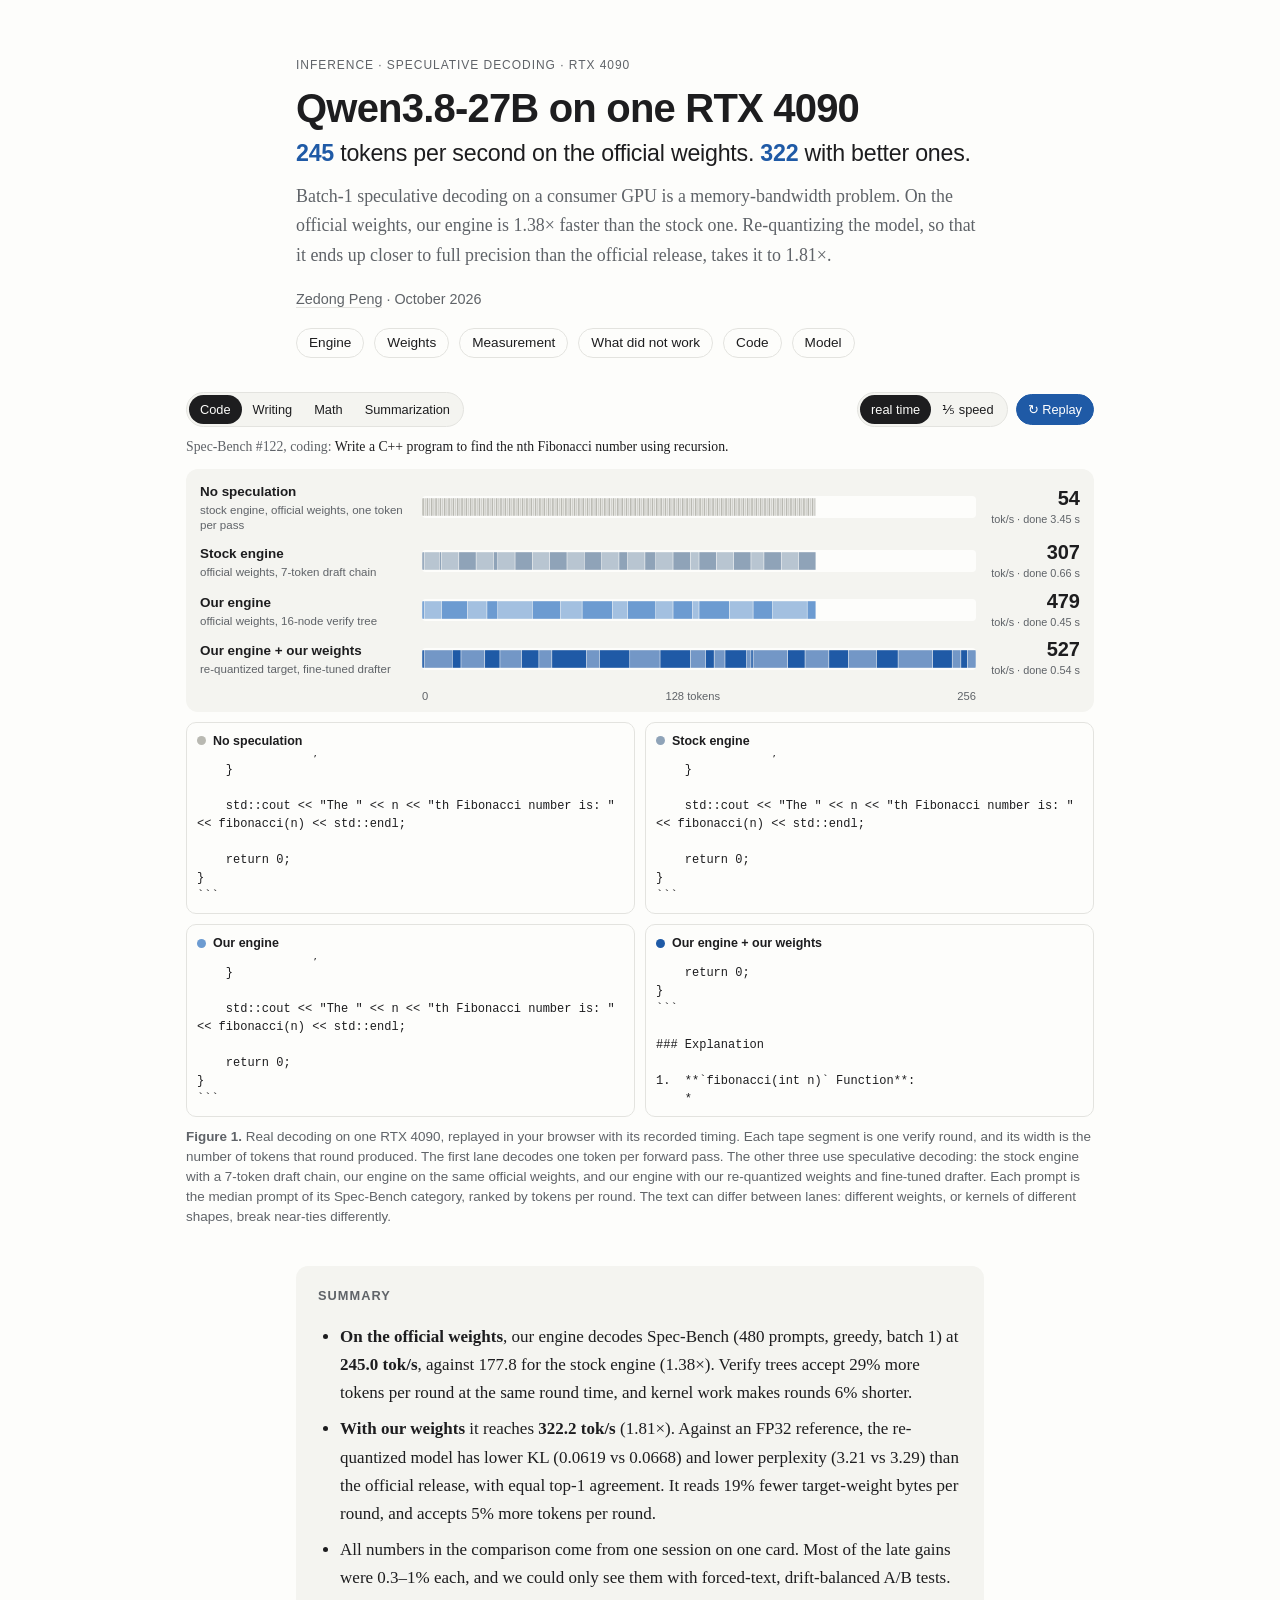
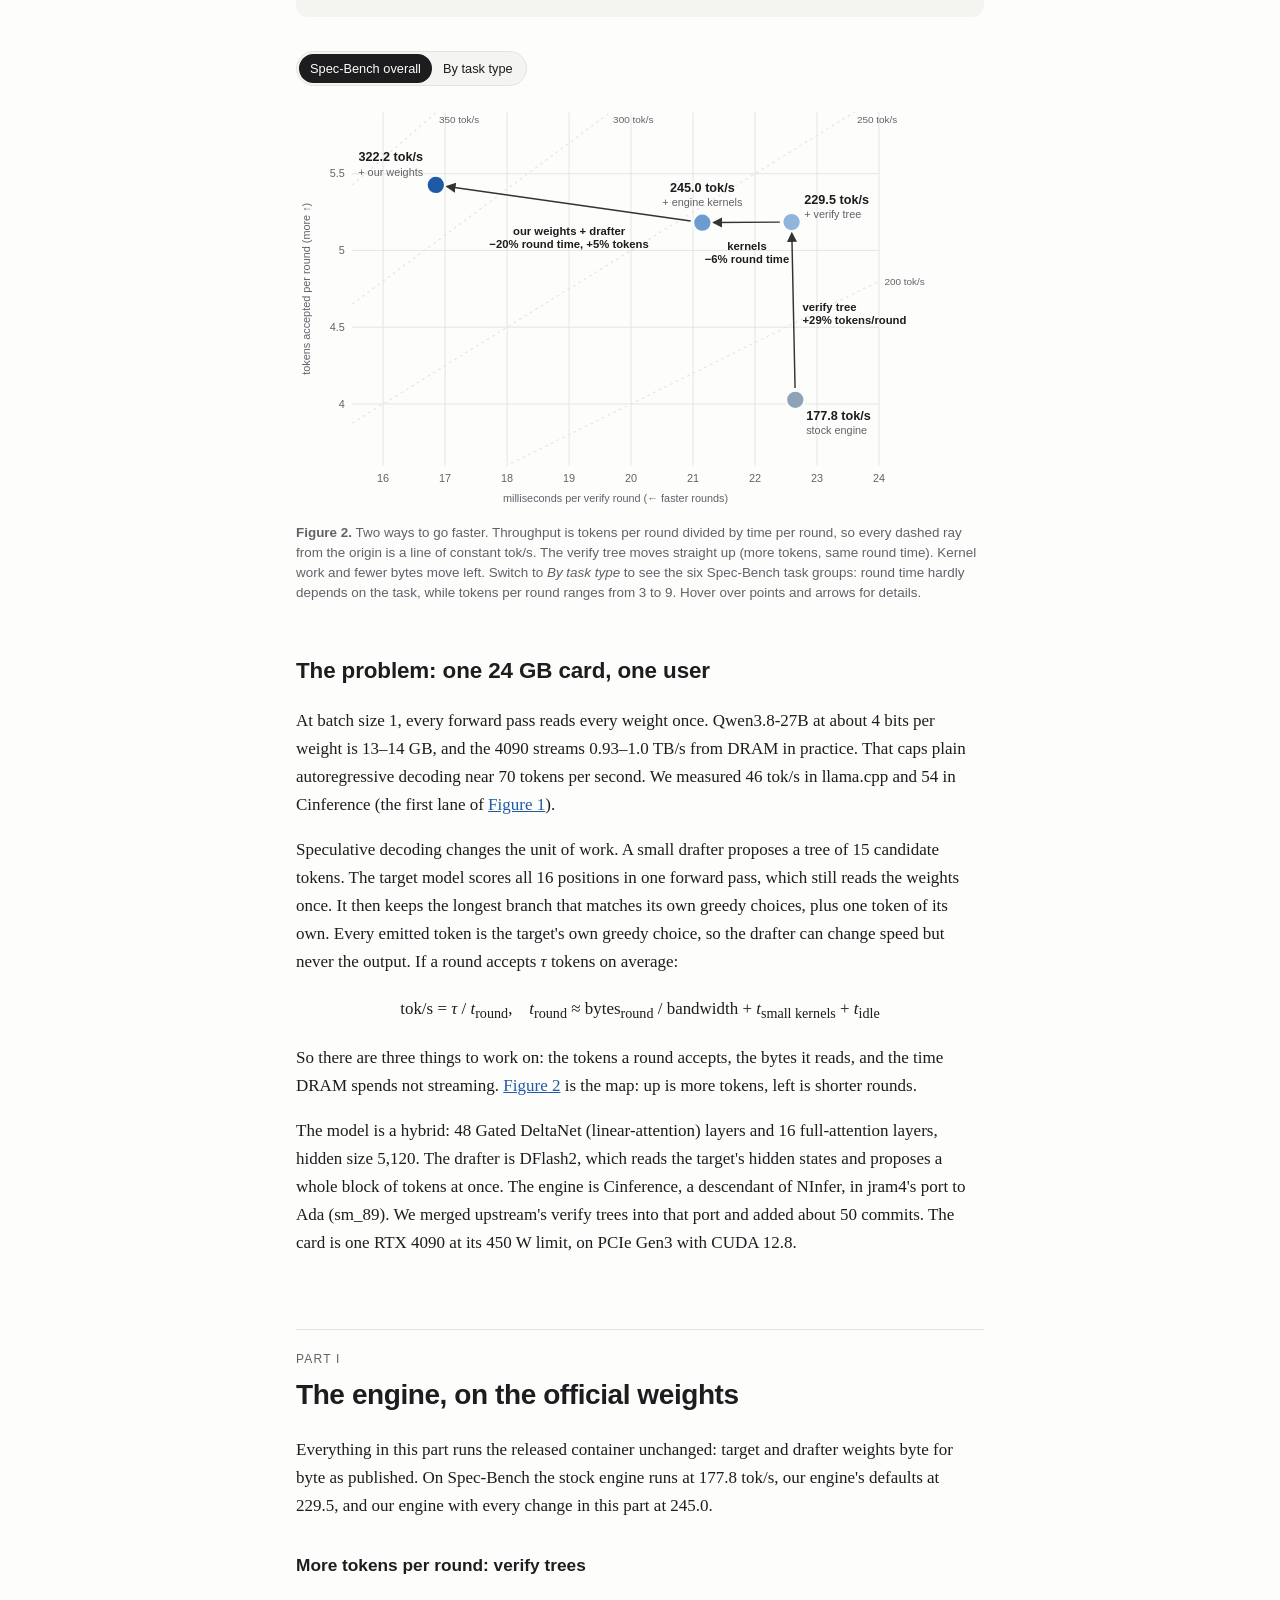
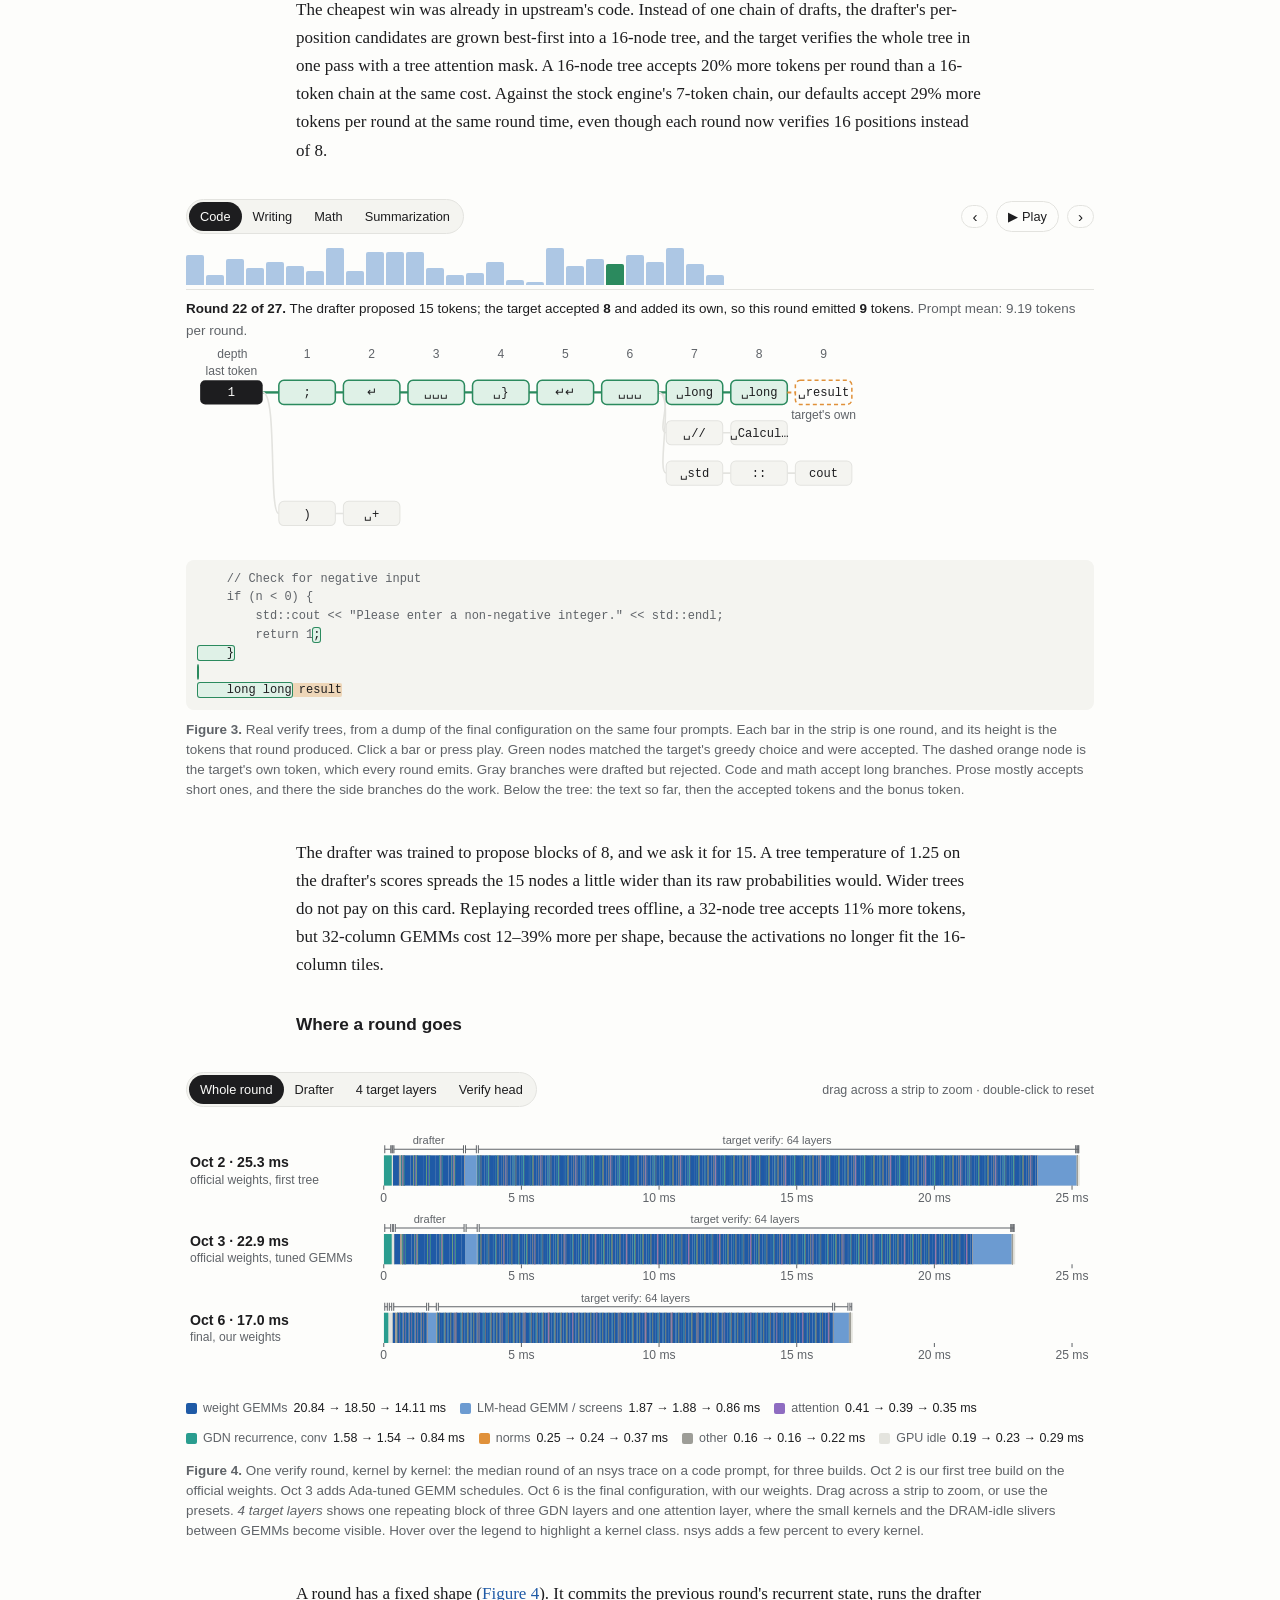
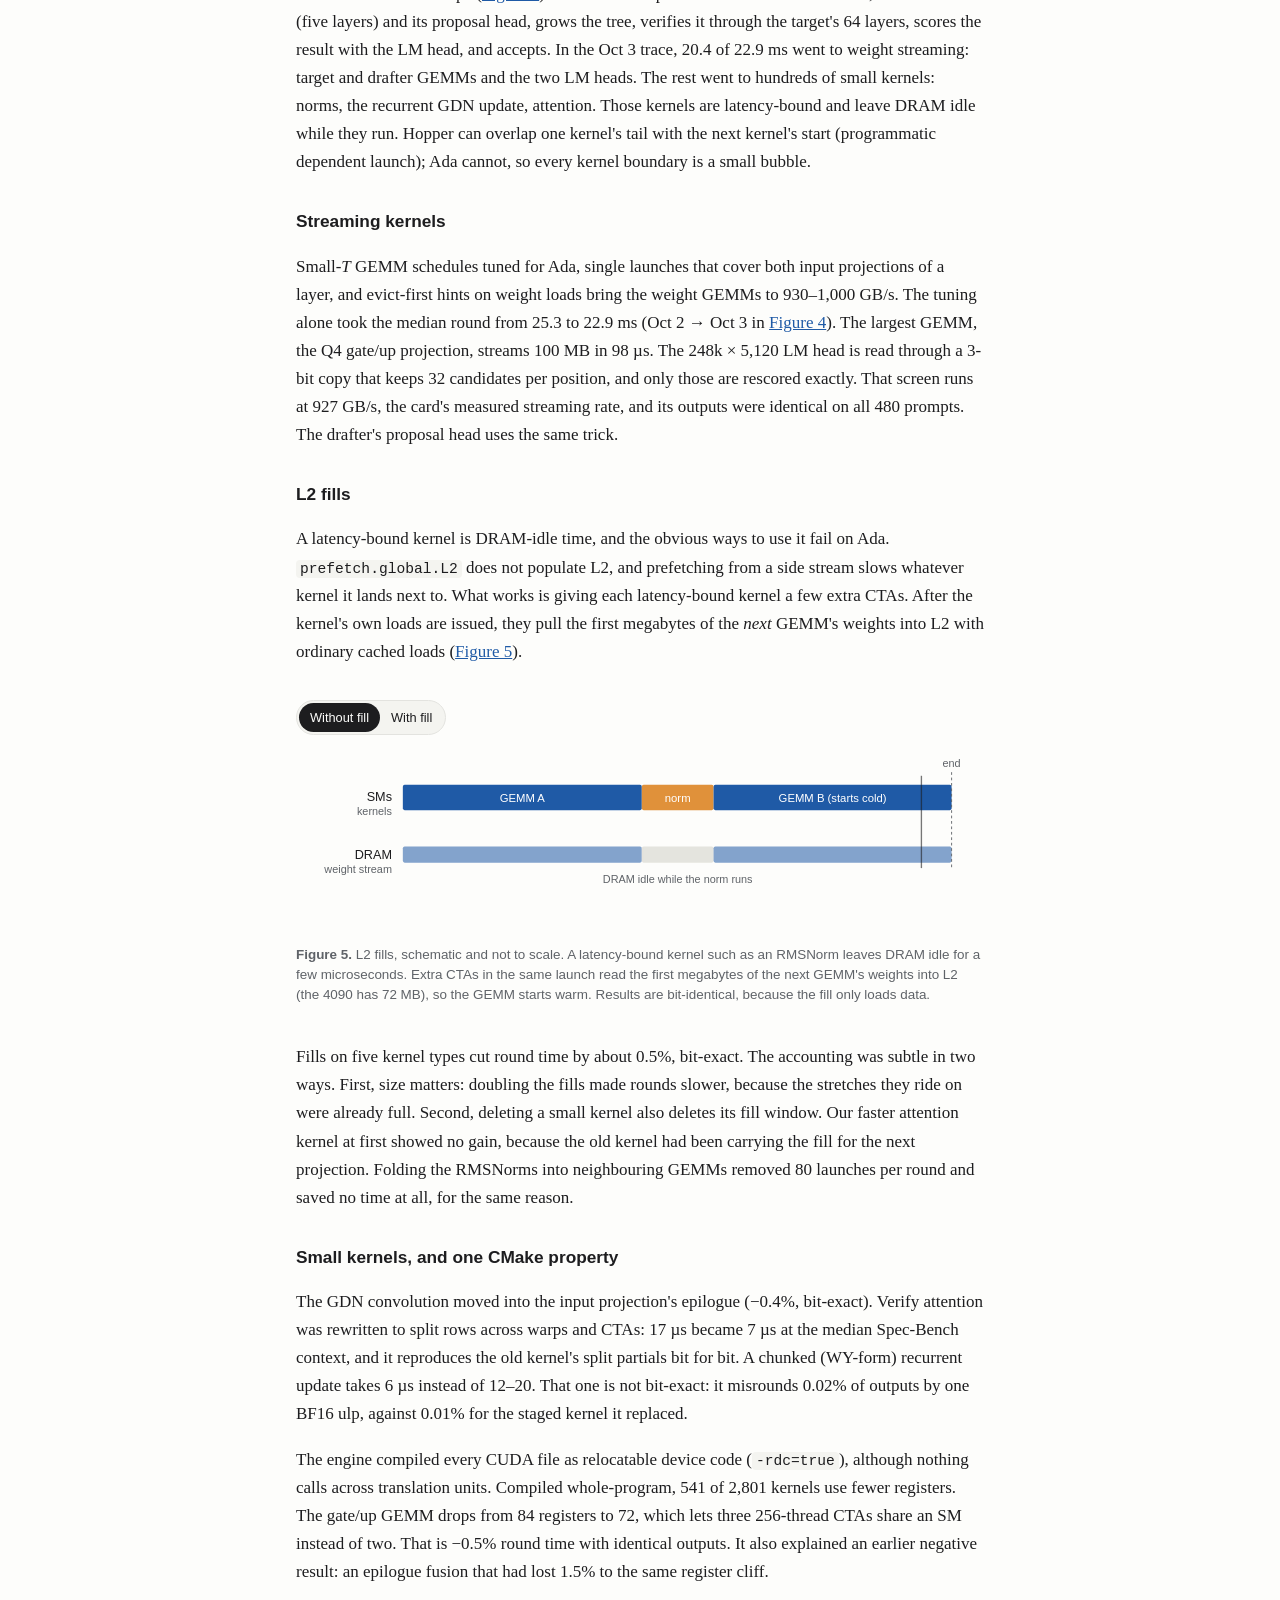
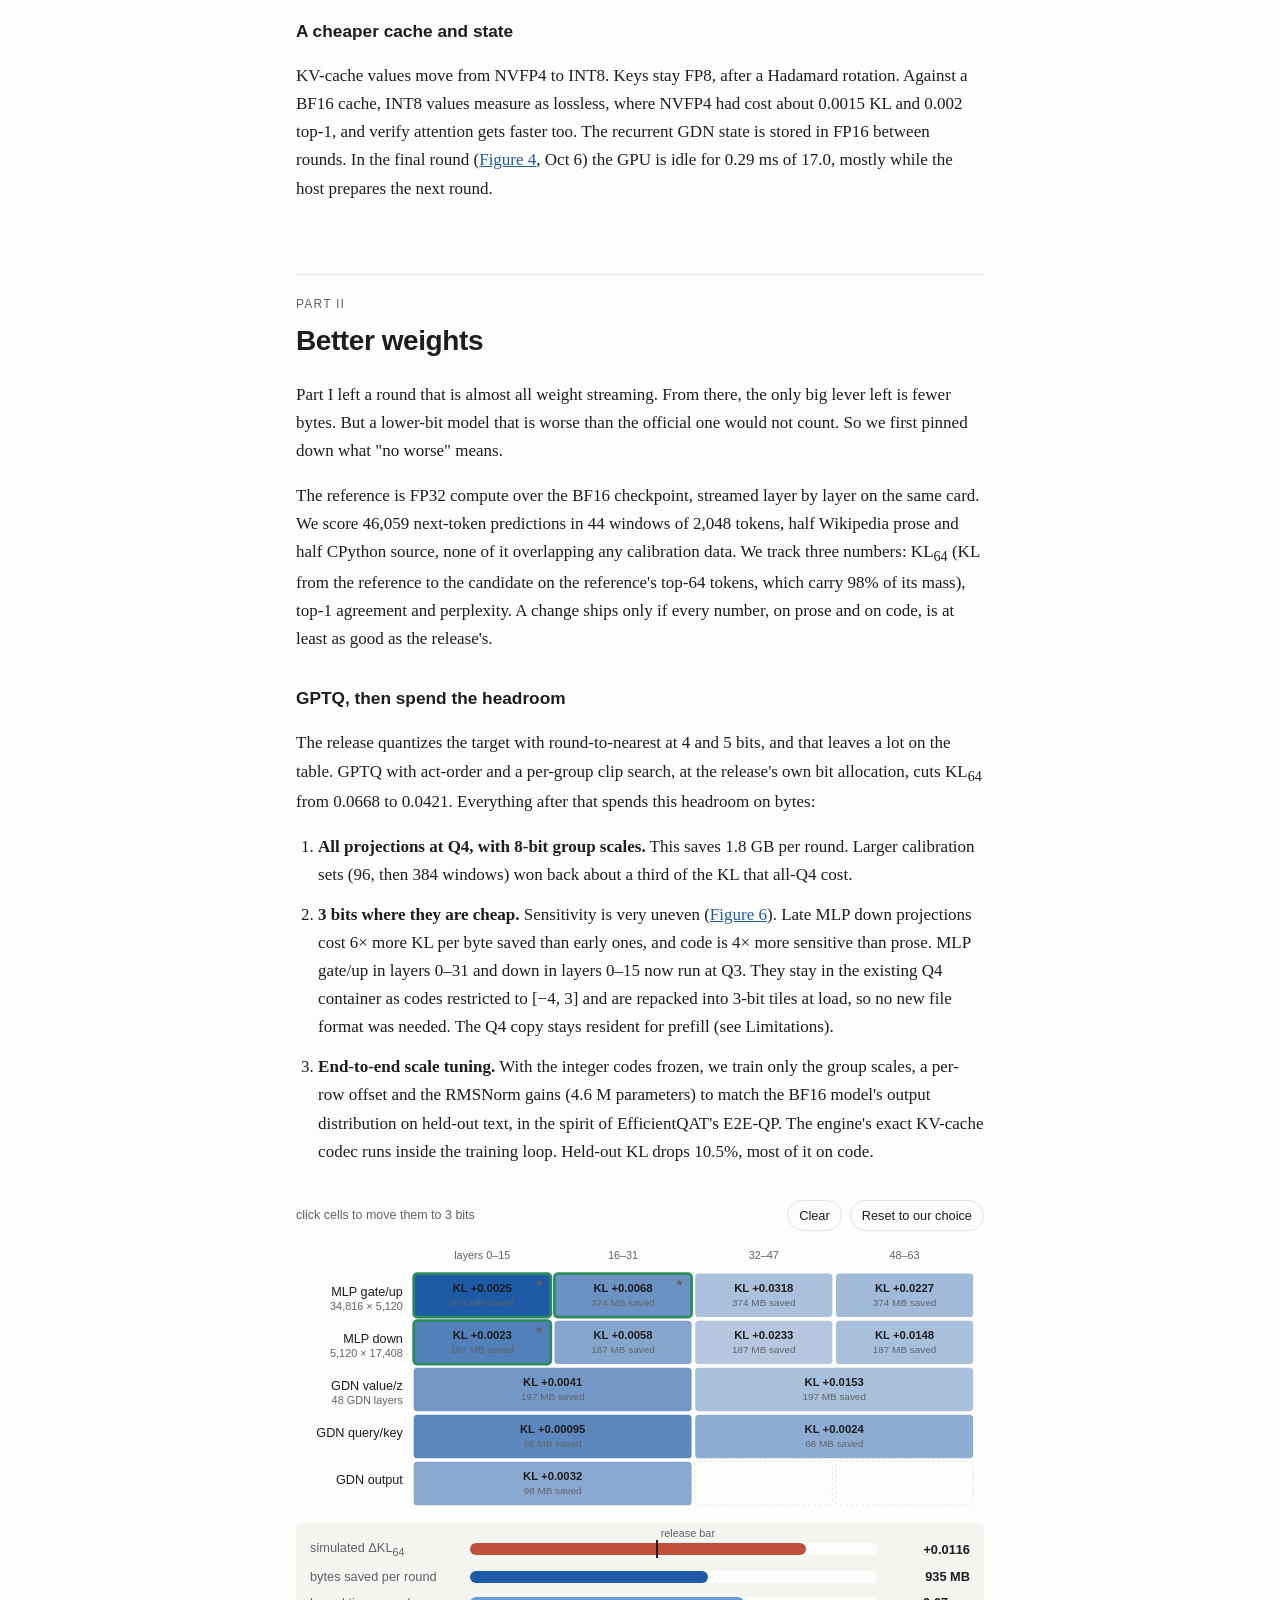
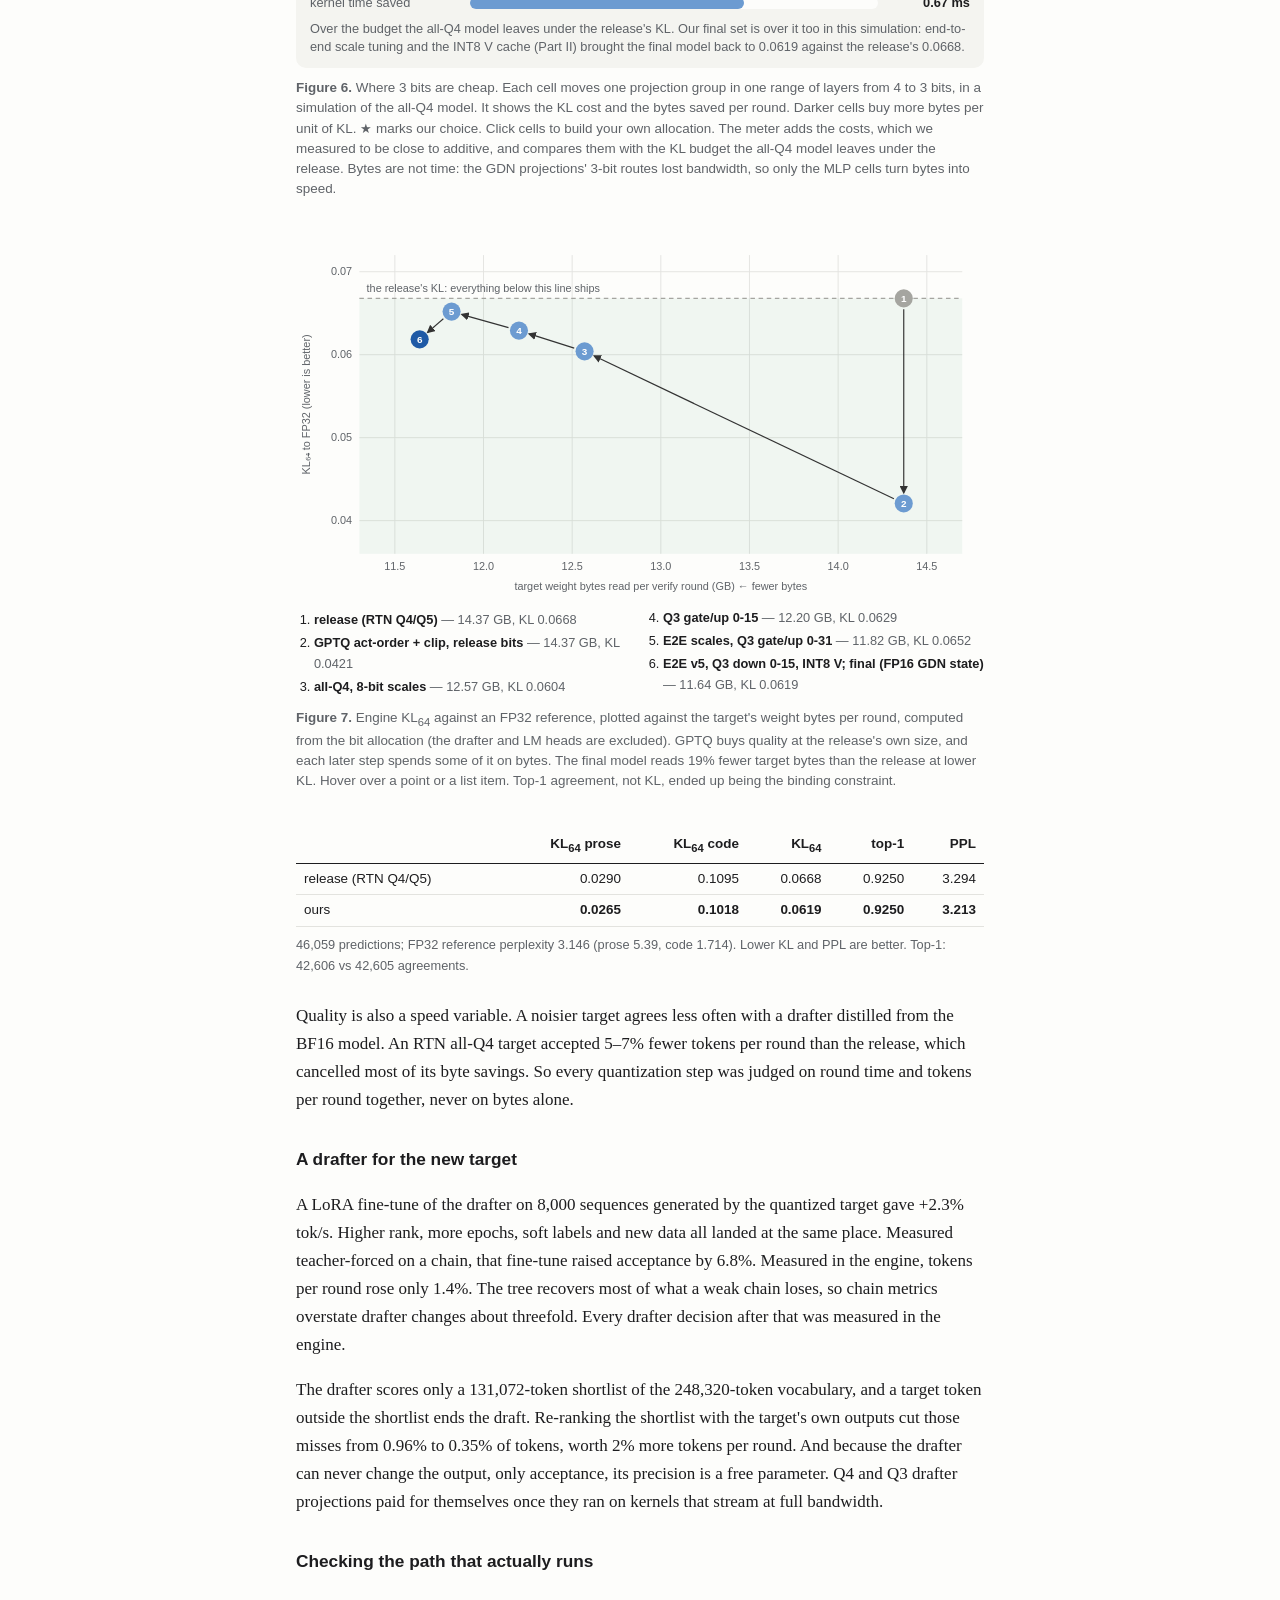
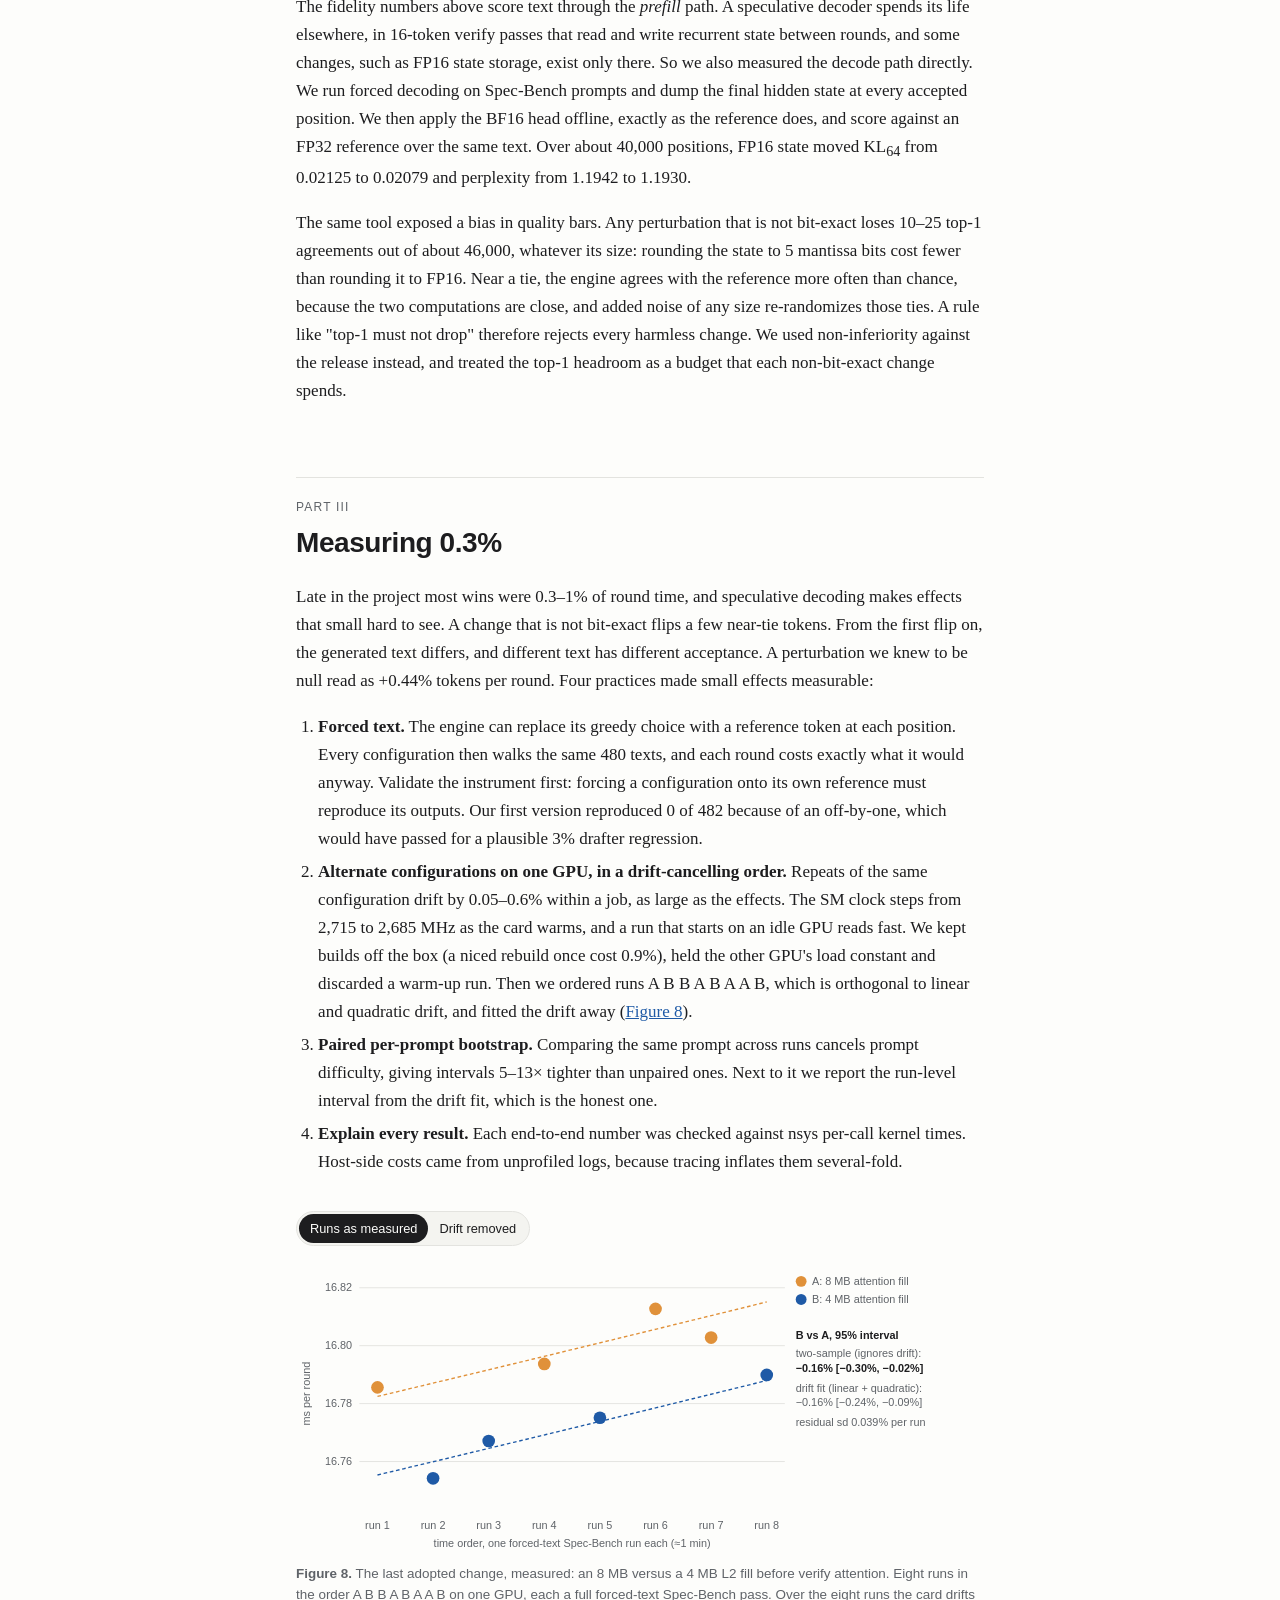
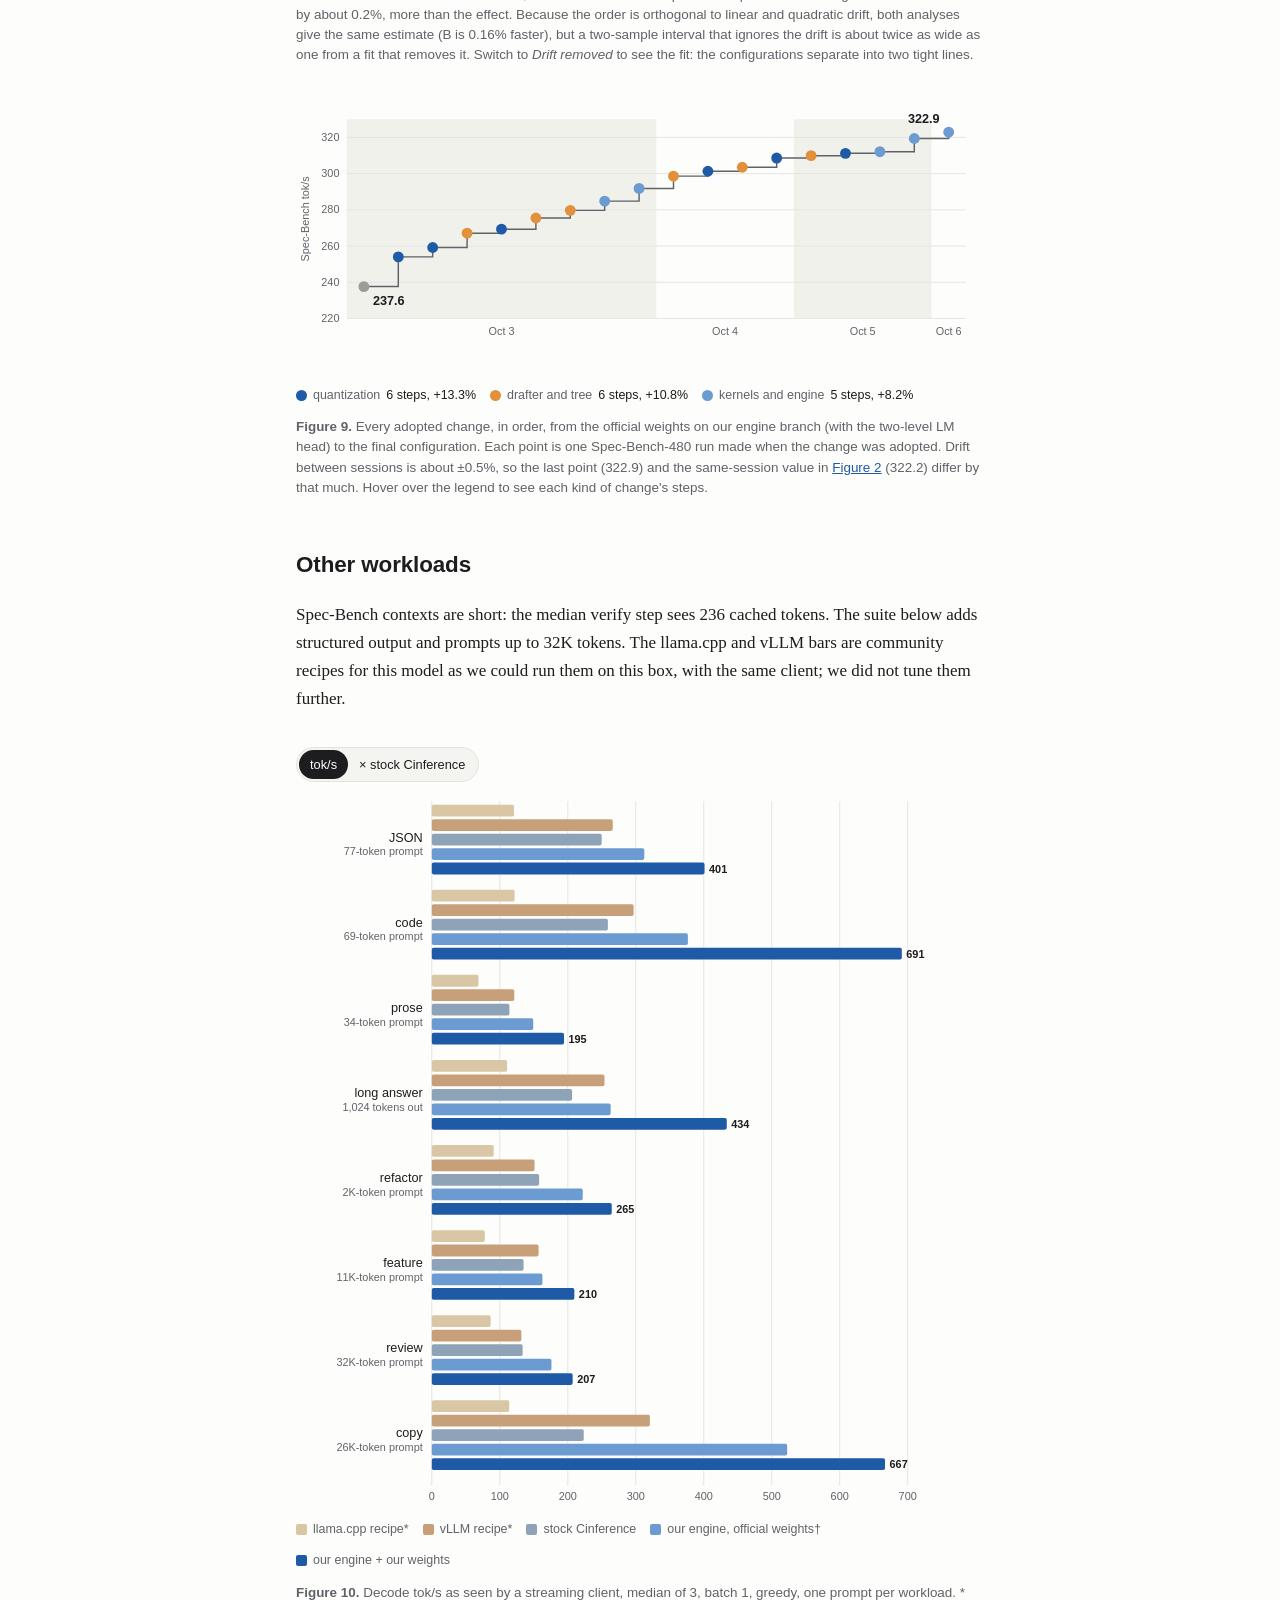
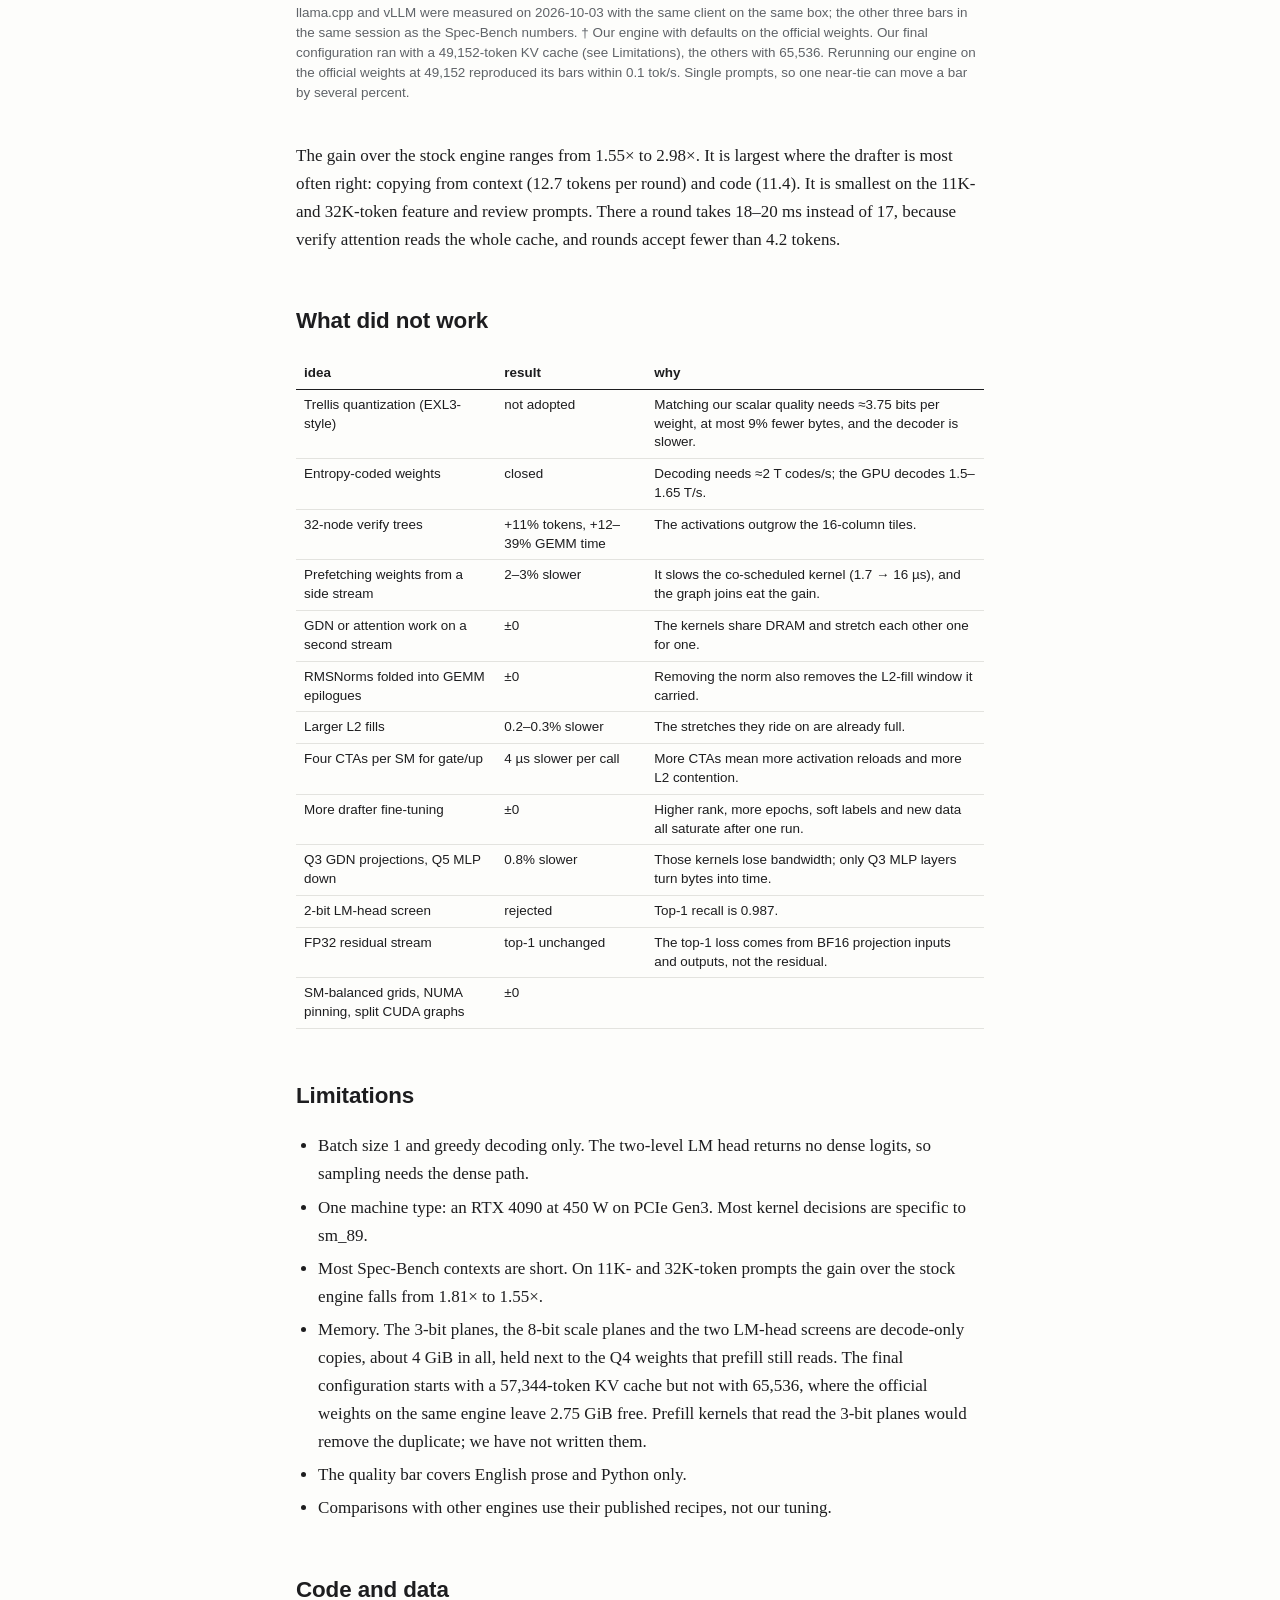
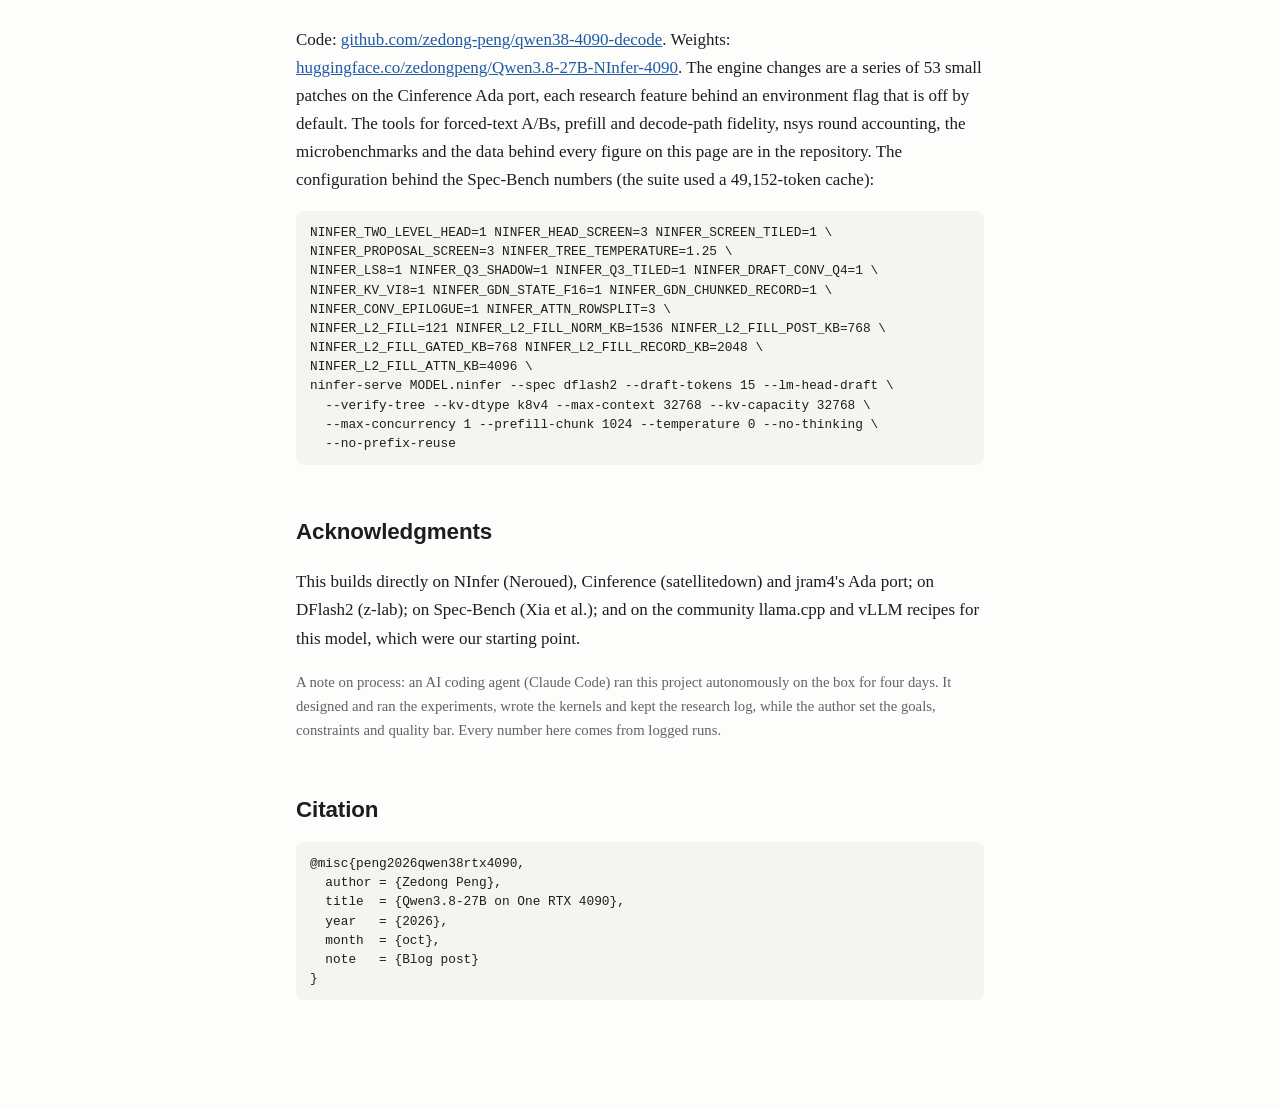
==== commit 3ff7b665: "Links to the code and weights; patch count and attention fill in the READMEs" ====
--- a/site/index.html
+++ b/site/index.html
@@ -202,7 +202,7 @@
   our engine is 1.38× faster than the stock one. Re-quantizing the model, so that it ends up closer to full
   precision than the official release, takes it to 1.81×.</p>
   <p class="byline"><a href="https://zedong-peng.github.io/">Zedong Peng</a> · October 2026</p>
-  <nav class="links"><a href="#part1">Engine</a><a href="#part2">Weights</a><a href="#part3">Measurement</a><a href="#negative">What did not work</a><a href="#reproduce">Code</a></nav>
+  <nav class="links"><a href="#part1">Engine</a><a href="#part2">Weights</a><a href="#part3">Measurement</a><a href="#negative">What did not work</a><a href="https://github.com/zedong-peng/qwen38-4090-decode">Code</a><a href="https://huggingface.co/zedongpeng/Qwen3.8-27B-NInfer-4090">Model</a></nav>
 </header>
 
 <figure data-fig="race" id="fig-race" class="wide"><figcaption><b>Figure 1.</b> Real decoding on one RTX 4090, replayed in your browser with its recorded timing. Each tape segment is one
@@ -515,10 +515,12 @@
 
 <section id="reproduce">
 <h2>Code and data</h2>
-<p>The engine changes are a series of small patches on the Cinference Ada port, each research feature behind an
+<p>Code: <a href="https://github.com/zedong-peng/qwen38-4090-decode">github.com/zedong-peng/qwen38-4090-decode</a>.
+Weights: <a href="https://huggingface.co/zedongpeng/Qwen3.8-27B-NInfer-4090">huggingface.co/zedongpeng/Qwen3.8-27B-NInfer-4090</a>.
+The engine changes are a series of 53 small patches on the Cinference Ada port, each research feature behind an
 environment flag that is off by default. The tools for forced-text A/Bs, prefill and decode-path fidelity, nsys round
-accounting and the microbenchmarks are self-contained. Release details are pending. The configuration behind the
-Spec-Bench numbers (the suite used a 49,152-token cache):</p>
+accounting, the microbenchmarks and the data behind every figure on this page are in the repository. The
+configuration behind the Spec-Bench numbers (the suite used a 49,152-token cache):</p>
 <pre class="cmd">NINFER_TWO_LEVEL_HEAD=1 NINFER_HEAD_SCREEN=3 NINFER_SCREEN_TILED=1 \
 NINFER_PROPOSAL_SCREEN=3 NINFER_TREE_TEMPERATURE=1.25 \
 NINFER_LS8=1 NINFER_Q3_SHADOW=1 NINFER_Q3_TILED=1 NINFER_DRAFT_CONV_Q4=1 \
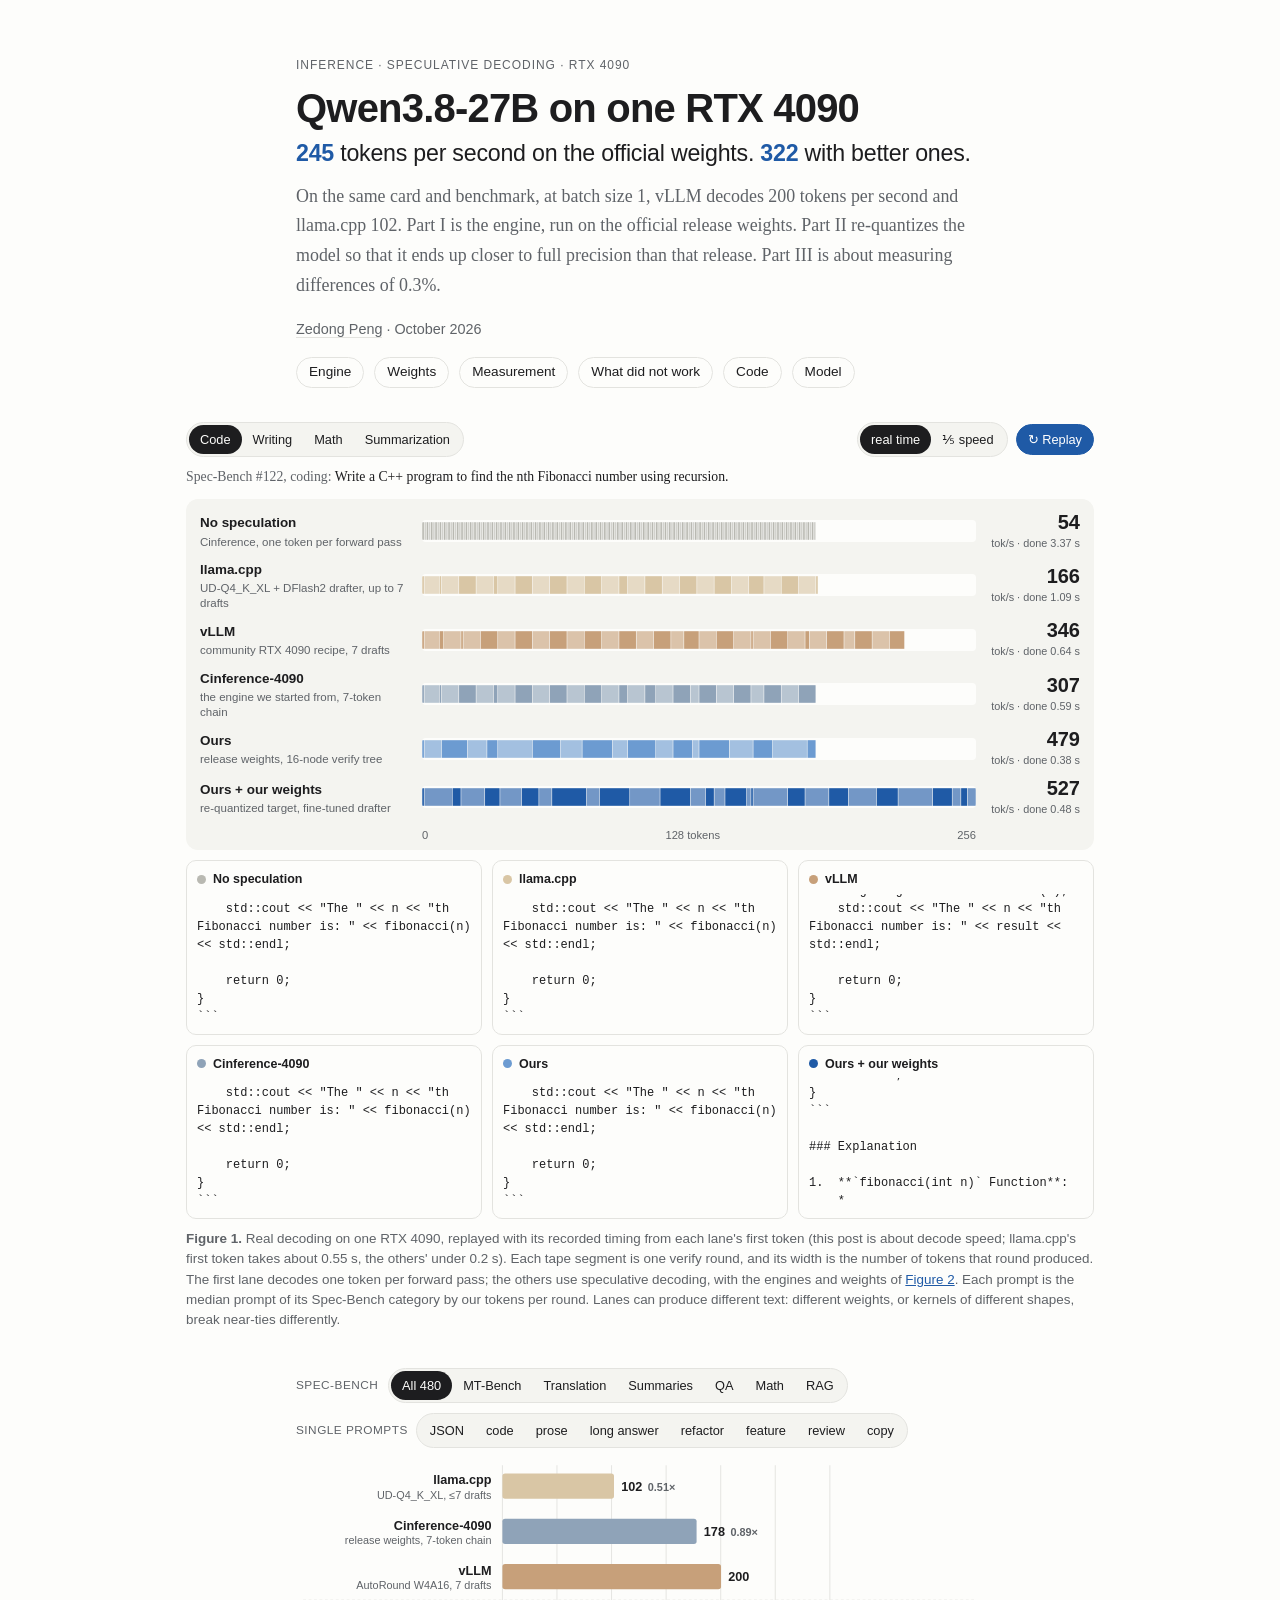
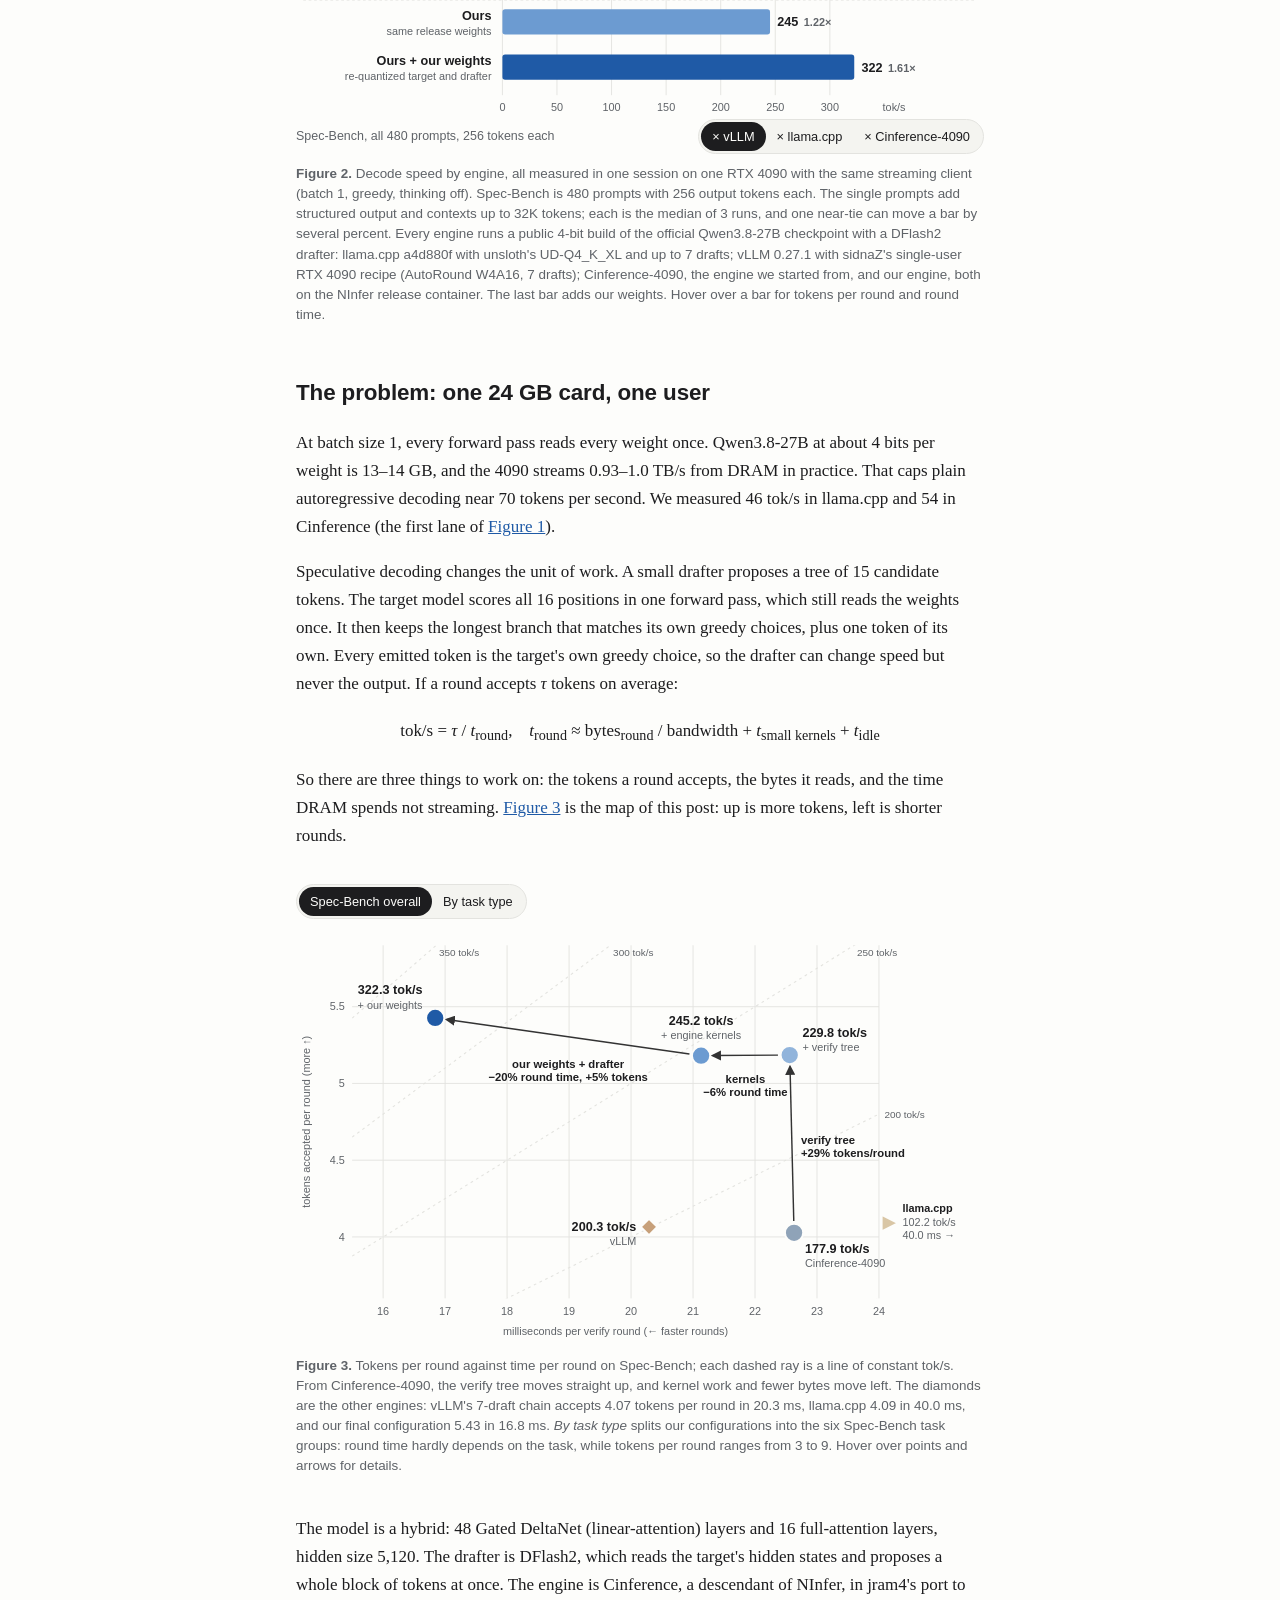
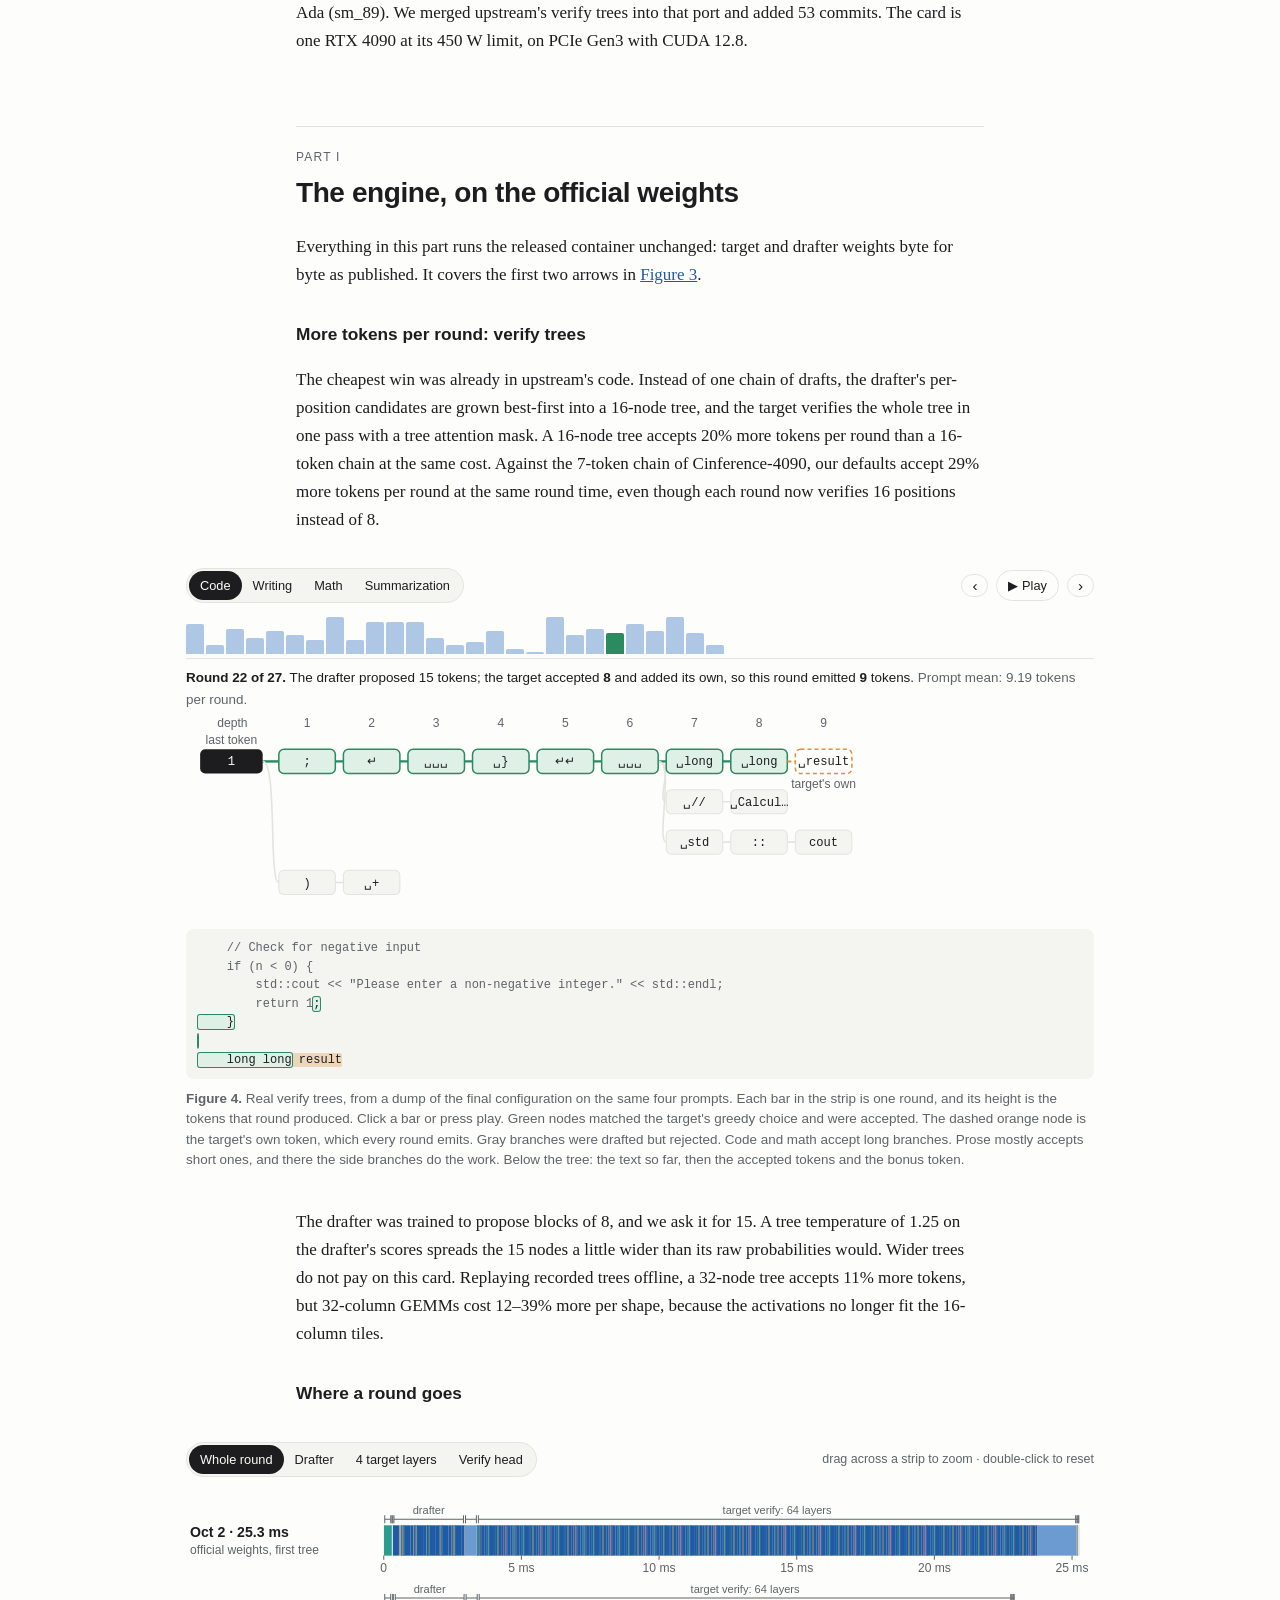
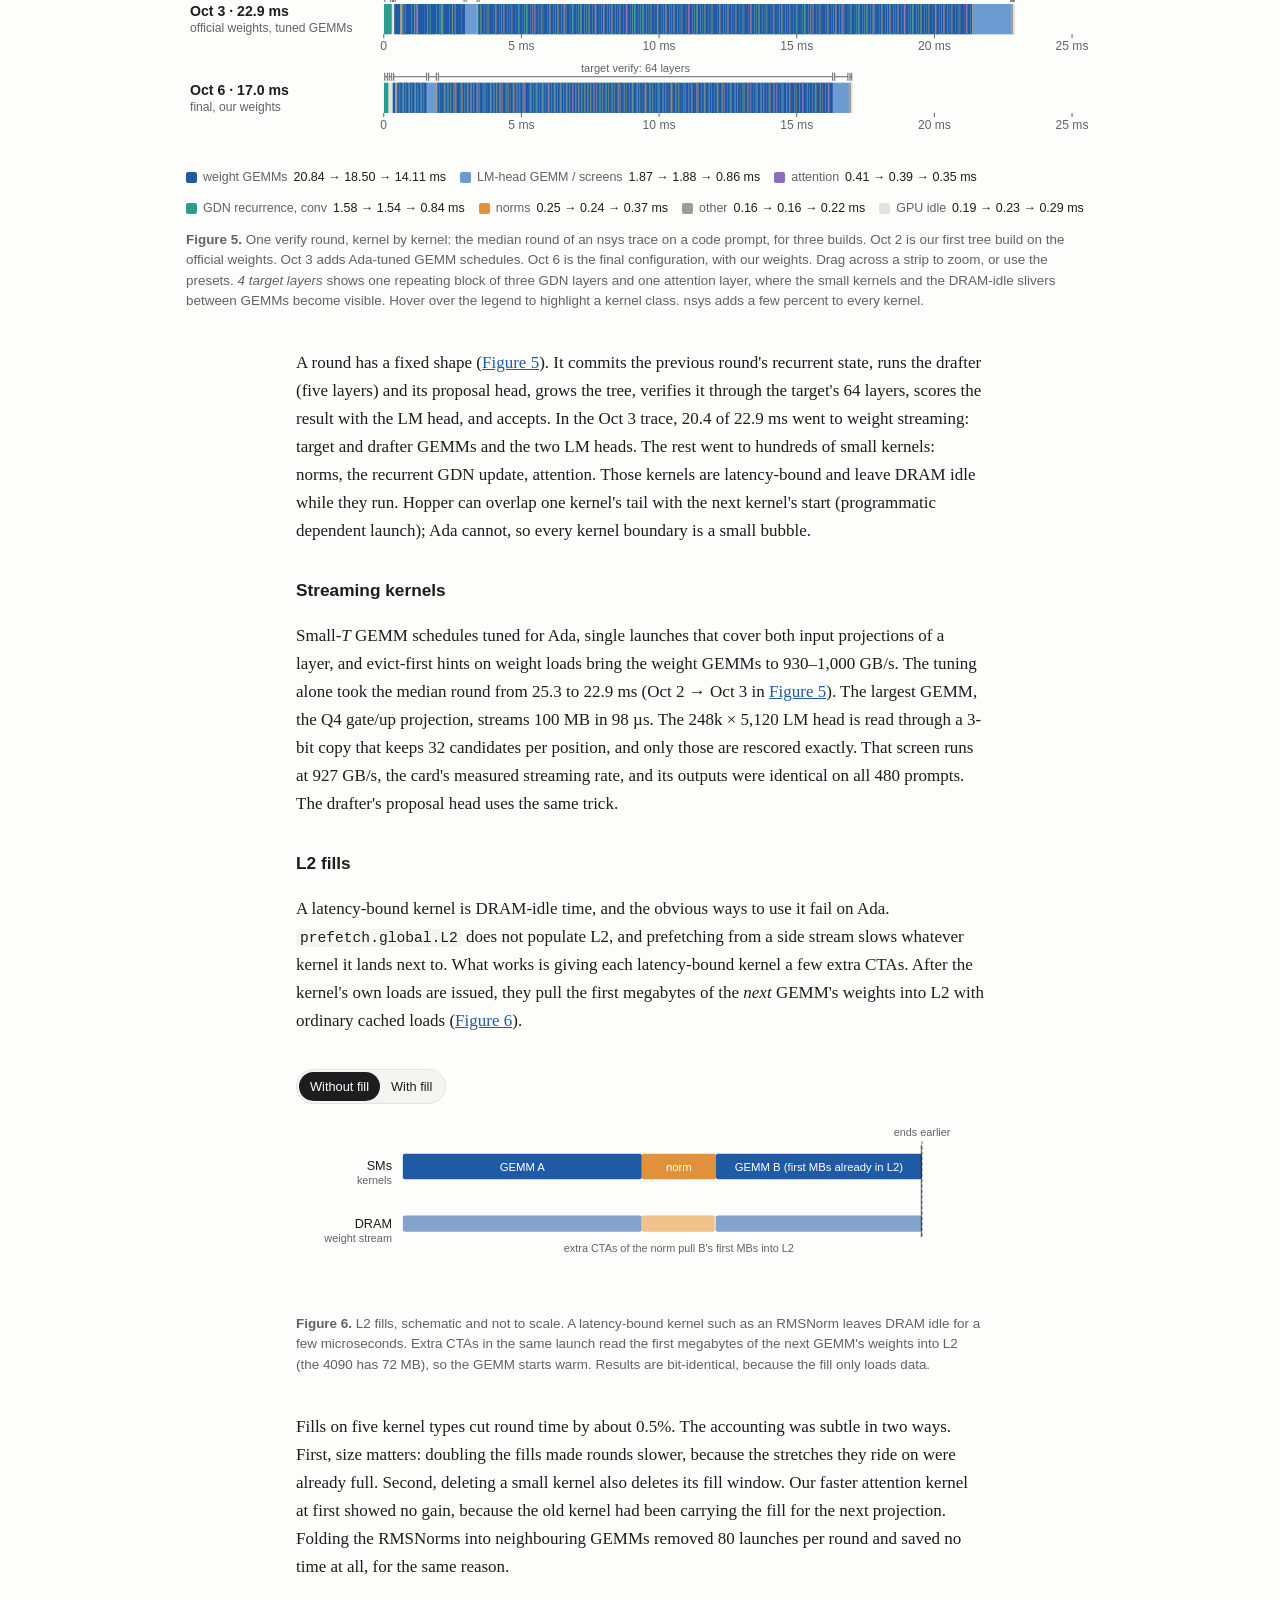
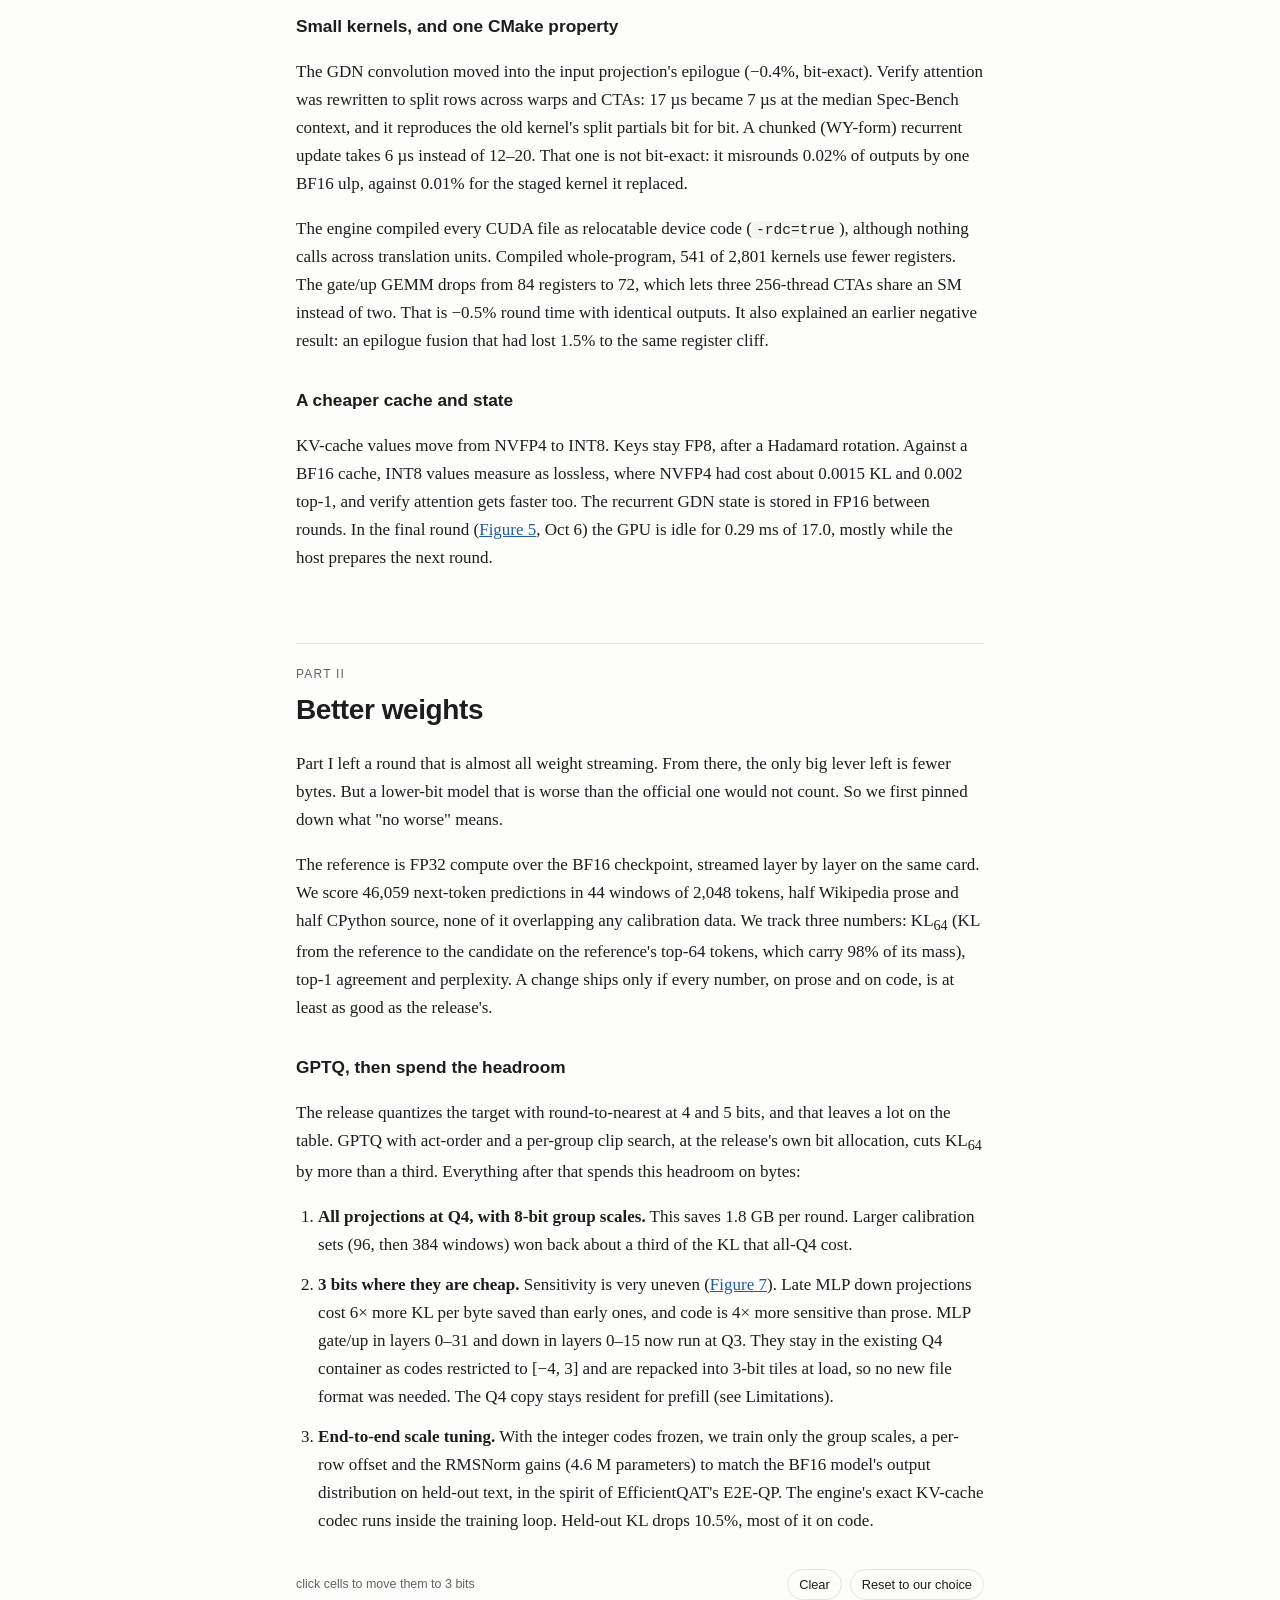
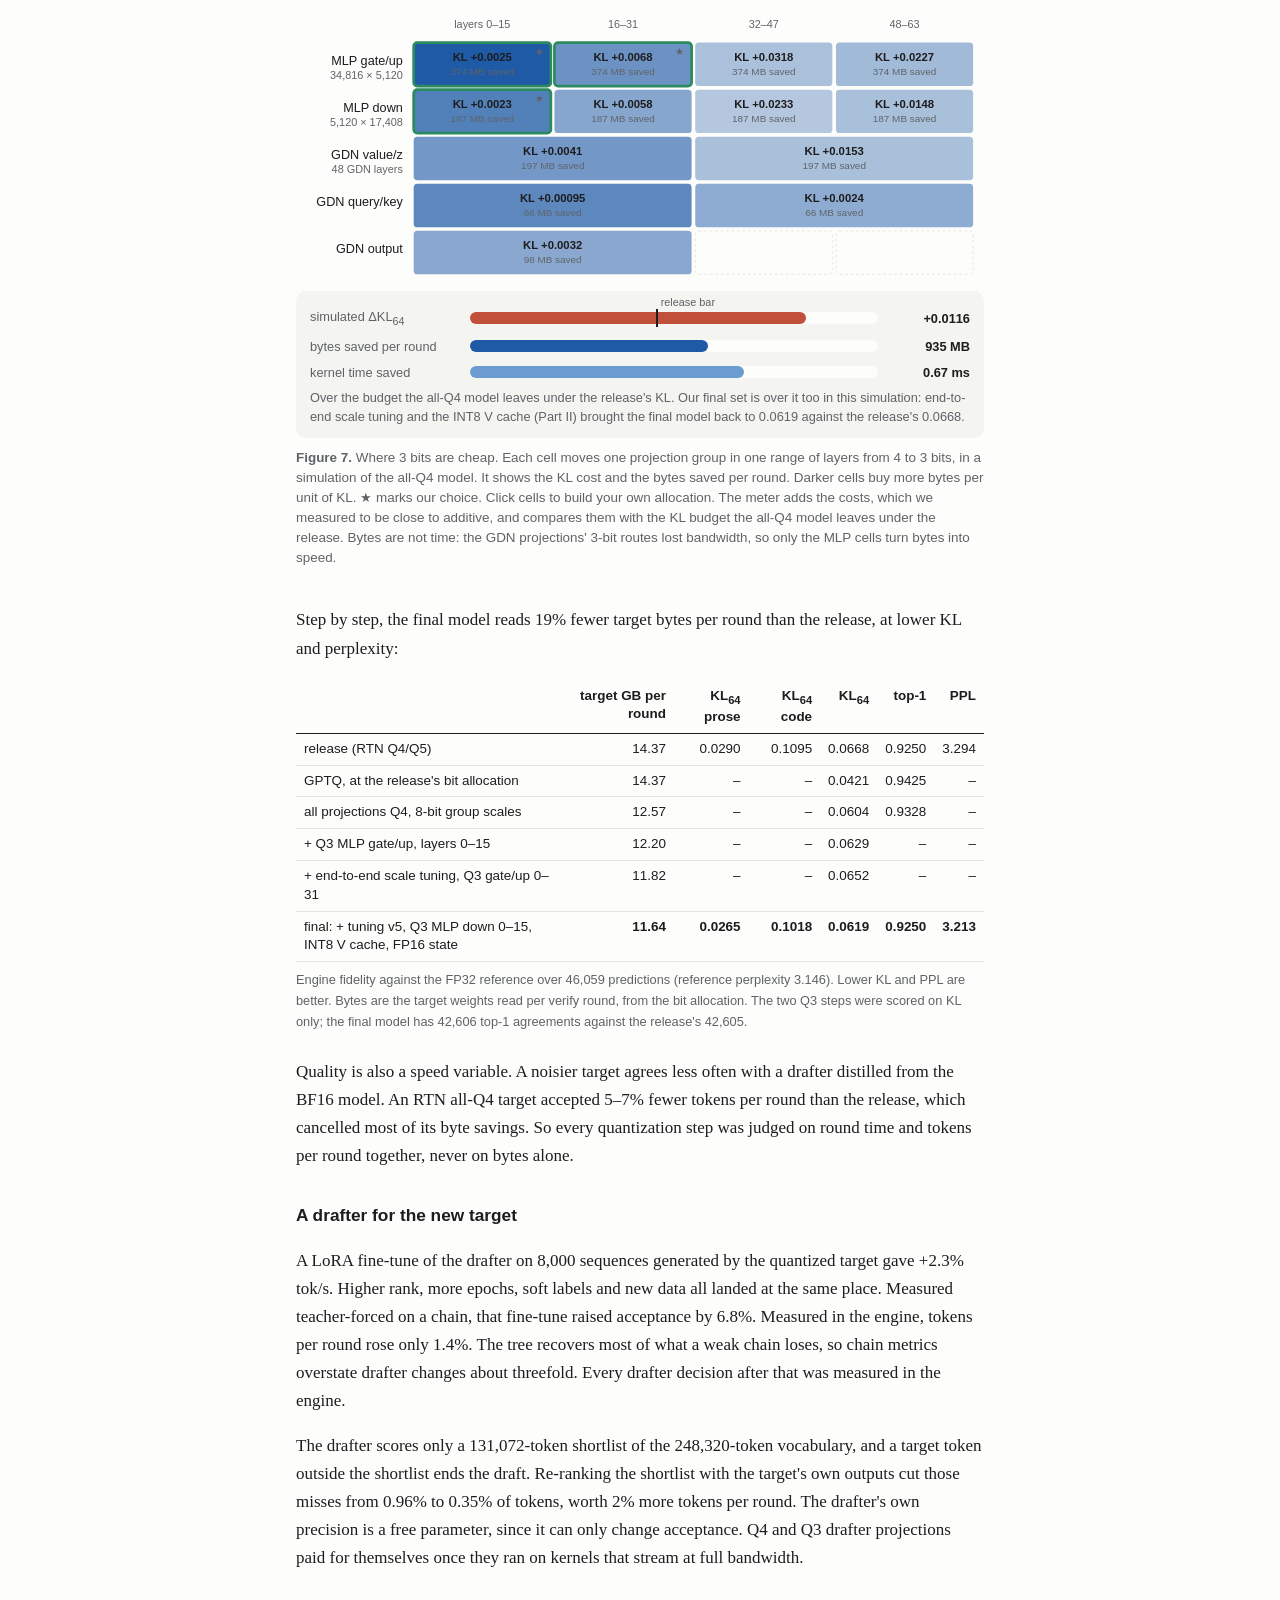
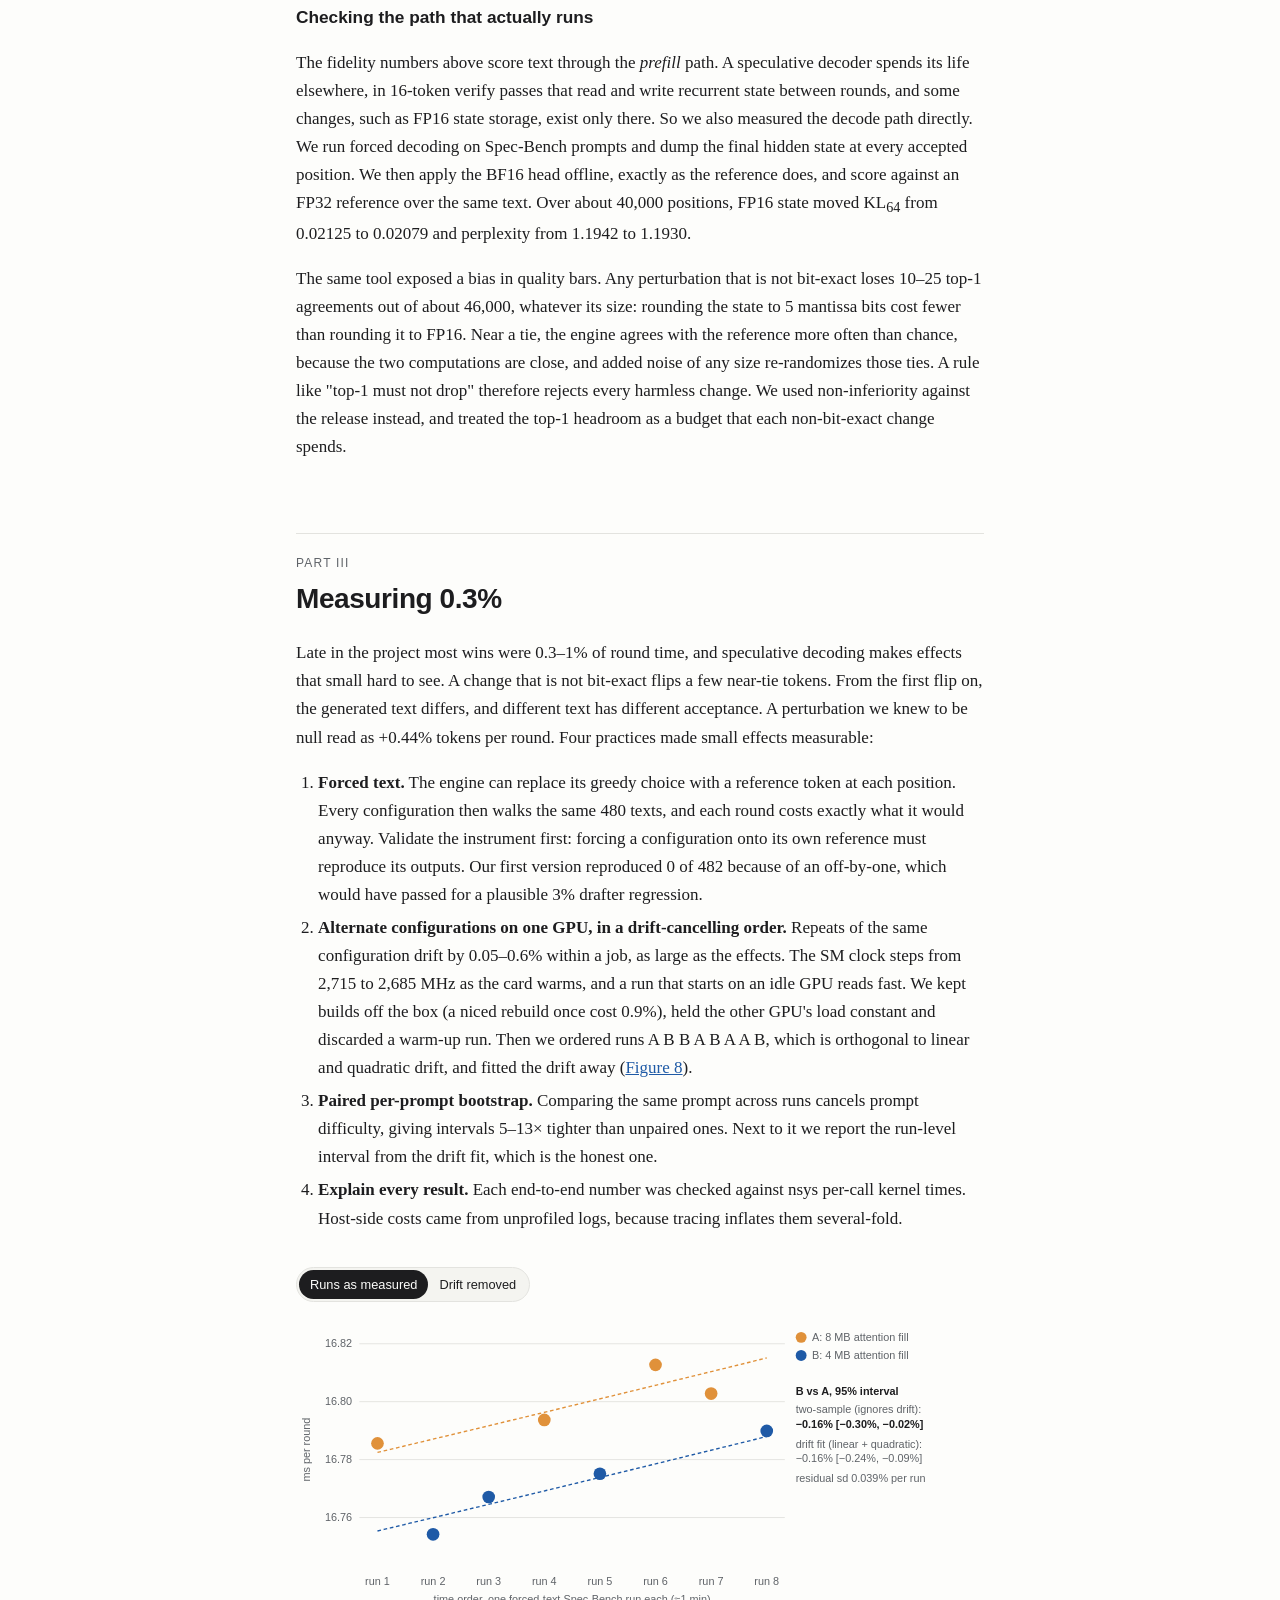
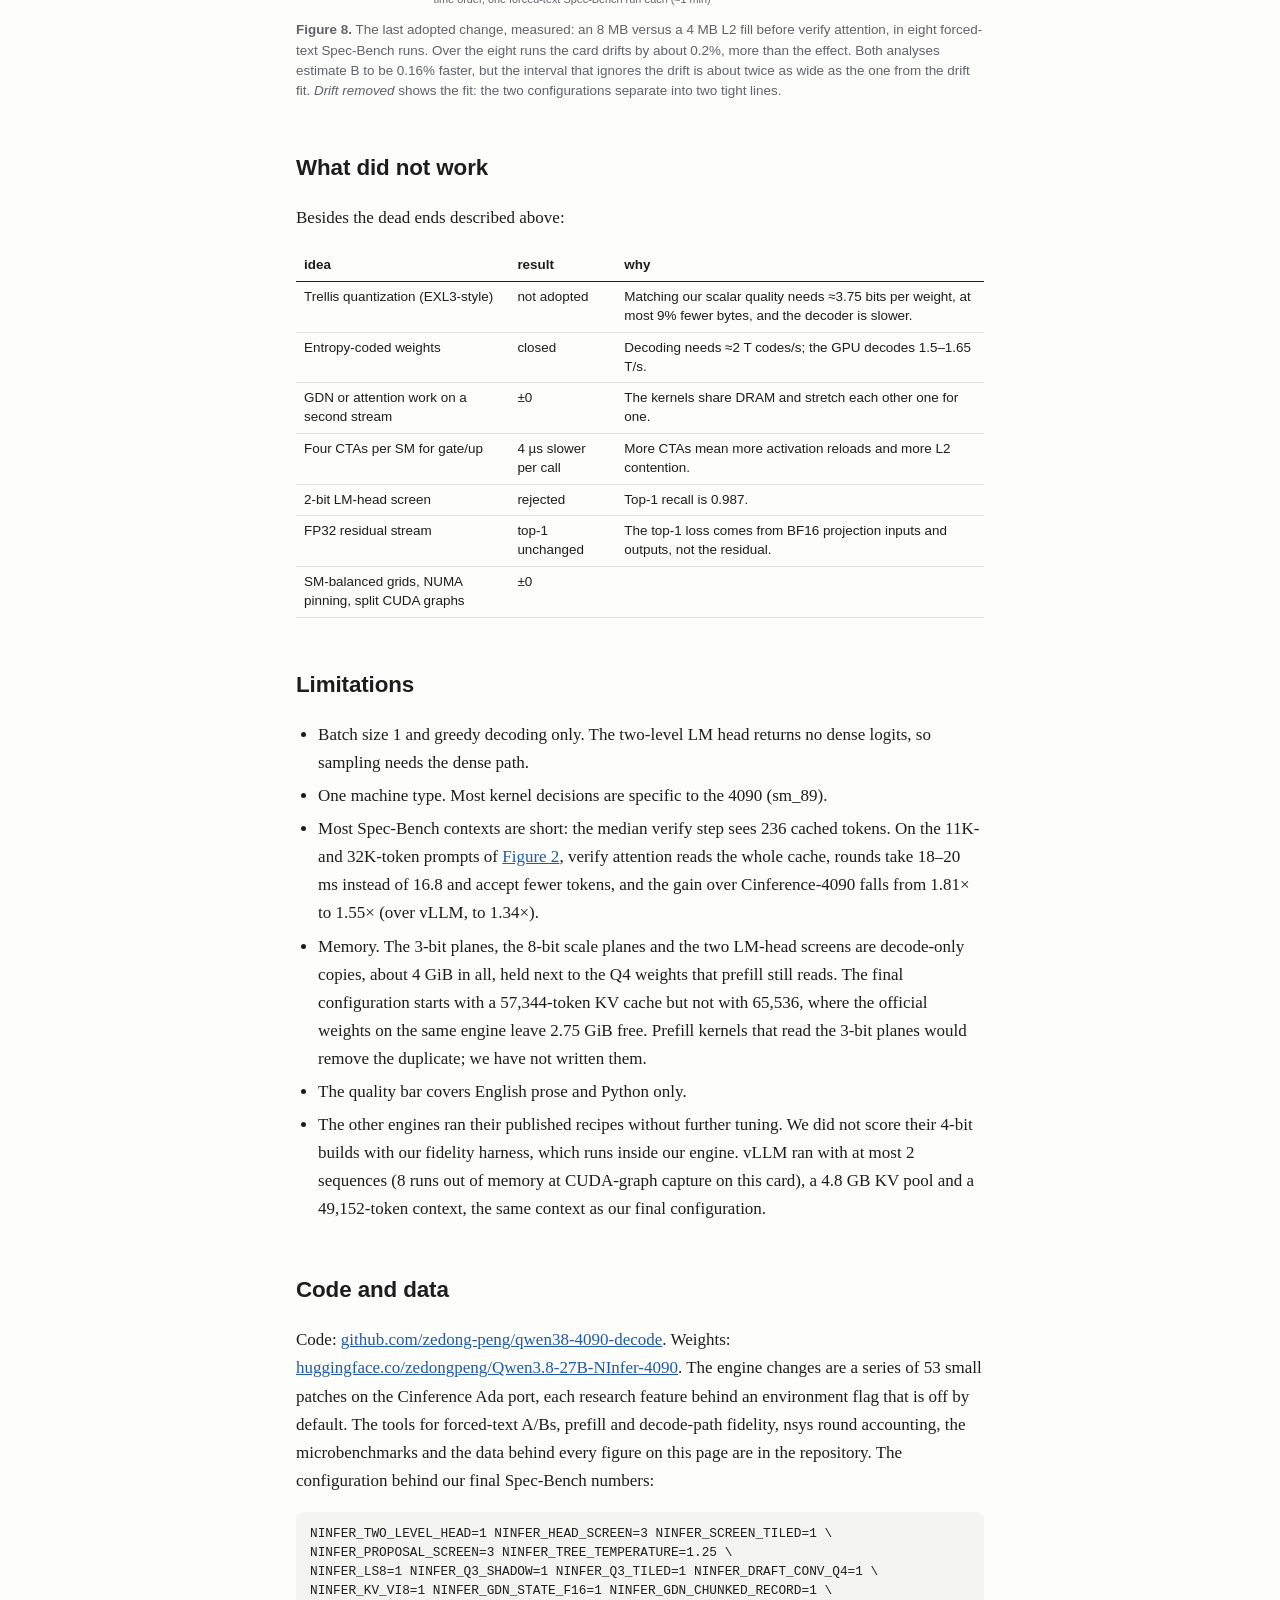
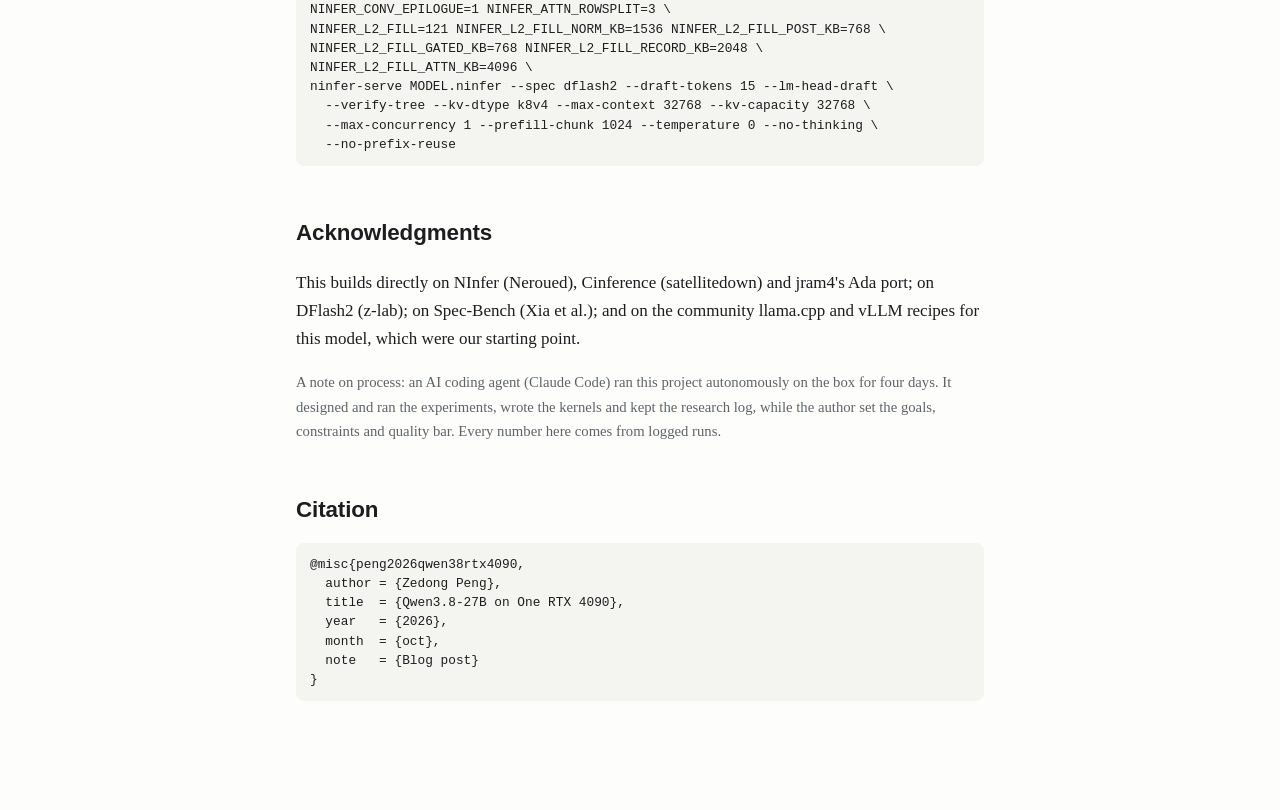
==== commit 7f3f11eb: "Write-up v3: vLLM and llama.cpp in the same session, each point made once - Spec-Bench-480 and the 8" ====
--- a/site/index.html
+++ b/site/index.html
@@ -4,7 +4,7 @@
 <meta charset="utf-8">
 <meta name="viewport" content="width=device-width, initial-scale=1">
 <title>Qwen3.8-27B on one RTX 4090</title>
-<meta name="description" content="Batch-1 speculative decoding of Qwen3.8-27B on one RTX 4090: 245.0 tok/s on the official weights, 322.2 with re-quantized weights that are closer to full precision than the release.">
+<meta name="description" content="Batch-1 speculative decoding of Qwen3.8-27B on one RTX 4090: 245 tok/s on the official weights and 322 with re-quantized ones, against 200 for vLLM and 102 for llama.cpp on the same card.">
 <style>:root{--bg:#fdfdfb;--fg:#1d1d1f;--mut:#5f6368;--rule:#e3e3df;--card:#f4f4f0;--card2:#ecece6;
 --acc1:#bcd3ea;--acc2:#6c9bd1;--acc3:#1f5aa6;--warm:#e0913a;--fill:#f2c38a;--idle:#e4e4de;--gray:#a5a5a0;--ink:#333;
 --band:#f1f1ec;--link:#1f5aa6;--good:#2b8a5e;--good-bg:#dff1e7;--bad:#c0503a;
@@ -101,7 +101,8 @@
 .k-idle{fill:var(--idle);background:var(--idle)}
 .e-llama{fill:var(--e-llama);background:var(--e-llama)}.e-vllm{fill:var(--e-vllm);background:var(--e-vllm)}
 .e-stock{fill:var(--e-stock);background:var(--e-stock)}.e-rel_def{fill:var(--e-rel);background:var(--e-rel)}
-.e-final{fill:var(--e-final);background:var(--e-final)}
+.e-final{fill:var(--e-final);background:var(--e-final)}.e-rel_eng{fill:var(--e-rel);background:var(--e-rel)}
+.pt-other{stroke:var(--bg);stroke-width:2}.board-sep{stroke:var(--rule);stroke-dasharray:3 3}.board-bar rect{transition:opacity .15s}.board-bar:hover rect{opacity:.85}
 .phase{stroke:var(--mut);stroke-width:1}
 .brush{fill:var(--acc2);opacity:.2;pointer-events:none}
 .gain{stroke-width:5;stroke-linecap:round;opacity:.35}.gain.k-gemm{stroke:var(--k-gemm)}.gain.k-norm{stroke:var(--k-norm)}.gain.k-head{stroke:var(--k-head)}
@@ -121,12 +122,12 @@
 .tape-stat{text-align:right;font-variant-numeric:tabular-nums;line-height:1.1}
 .tape-stat .big{display:block;font-size:1.25rem;font-weight:700}.tape-stat span:last-child{font-size:.68rem;color:var(--mut)}
 .tape-axis{display:flex;justify-content:space-between;margin:0 104px 0 222px;font-size:.7rem;color:var(--mut)}
-.lane-ar{--lane:var(--e-ar)}.lane-stock{--lane:var(--e-stock)}.lane-releng{--lane:var(--e-rel)}.lane-final{--lane:var(--e-final)}
-.race-grid{display:grid;grid-template-columns:1fr 1fr;gap:10px;margin-top:10px}
+.lane-ar{--lane:var(--e-ar)}.lane-llama{--lane:var(--e-llama)}.lane-vllm{--lane:var(--e-vllm)}.lane-stock{--lane:var(--e-stock)}.lane-releng{--lane:var(--e-rel)}.lane-final{--lane:var(--e-final)}
+.race-grid{display:grid;grid-template-columns:repeat(3,minmax(0,1fr));gap:10px;margin-top:10px}
 .race-card{border:1px solid var(--rule);border-radius:10px;padding:8px 10px;min-width:0}
 .race-head{display:flex;align-items:center;gap:7px;font-size:.78rem;margin-bottom:4px}
 .race-head .dot{width:9px;height:9px;border-radius:50%;background:var(--lane)}
-.race-text{height:150px;overflow-y:auto;white-space:pre-wrap;word-break:break-word;font:12px/1.5 ui-monospace,SFMono-Regular,Menlo,Consolas,monospace;color:var(--fg)}
+.race-text{height:132px;overflow-y:auto;white-space:pre-wrap;word-break:break-word;font:12px/1.5 ui-monospace,SFMono-Regular,Menlo,Consolas,monospace;color:var(--fg)}
 .race-text .fresh{background:color-mix(in srgb,var(--lane) 40%,transparent);border-radius:2px;transition:background .6s}
 .race-text span{transition:background .9s}
 /* tree */
@@ -190,6 +191,10 @@
   .svg-wrap svg{min-width:640px}
   figure.wide .svg-wrap svg{min-width:760px}
 }
+/* leaderboard */
+.ctl-lab{font-size:.74rem;color:var(--mut);min-width:84px;text-transform:uppercase;letter-spacing:.04em}
+.board-note{font-size:.78rem;color:var(--mut);margin:0}
+@media (max-width:640px){.ctl-lab{min-width:0;width:100%}}
 </style>
 </head>
 <body>
@@ -198,40 +203,28 @@
   <p class="kicker">Inference · Speculative decoding · RTX 4090</p>
   <h1>Qwen3.8-27B on one RTX 4090</h1>
   <p class="sub"><b>245</b> tokens per second on the official weights. <b>322</b> with better ones.</p>
-  <p class="dek">Batch-1 speculative decoding on a consumer GPU is a memory-bandwidth problem. On the official weights,
-  our engine is 1.38× faster than the stock one. Re-quantizing the model, so that it ends up closer to full
-  precision than the official release, takes it to 1.81×.</p>
+  <p class="dek">On the same card and benchmark, at batch size 1, vLLM decodes 200 tokens per second and
+  llama.cpp 102. Part I is the engine, run on the official release weights. Part II re-quantizes the model
+  so that it ends up closer to full precision than that release. Part III is about measuring differences of 0.3%.</p>
   <p class="byline"><a href="https://zedong-peng.github.io/">Zedong Peng</a> · October 2026</p>
   <nav class="links"><a href="#part1">Engine</a><a href="#part2">Weights</a><a href="#part3">Measurement</a><a href="#negative">What did not work</a><a href="https://github.com/zedong-peng/qwen38-4090-decode">Code</a><a href="https://huggingface.co/zedongpeng/Qwen3.8-27B-NInfer-4090">Model</a></nav>
 </header>
 
-<figure data-fig="race" id="fig-race" class="wide"><figcaption><b>Figure 1.</b> Real decoding on one RTX 4090, replayed in your browser with its recorded timing. Each tape segment is one
-verify round, and its width is the number of tokens that round produced. The first lane decodes one token per
-forward pass. The other three use speculative decoding: the stock engine with a 7-token draft chain, our engine on
-the same official weights, and our engine with our re-quantized weights and fine-tuned drafter. Each prompt is the
-median prompt of its Spec-Bench category, ranked by tokens per round. The text can differ between lanes: different
-weights, or kernels of different shapes, break near-ties differently.</figcaption>
+<figure data-fig="race" id="fig-race" class="wide"><figcaption><b>Figure 1.</b> Real decoding on one RTX 4090, replayed with its recorded timing from each lane's first token (this post is
+about decode speed; llama.cpp's first token takes about 0.55 s, the others' under 0.2 s). Each tape segment is one
+verify round, and its width is the number of tokens that round produced. The first lane decodes one token per forward pass; the
+others use speculative decoding, with the engines and weights of <a href="#fig-board">Figure 2</a>. Each prompt is the median prompt of its
+Spec-Bench category by our tokens per round. Lanes can produce different text: different weights, or kernels of
+different shapes, break near-ties differently.</figcaption>
 </figure>
 
-<aside class="tldr">
-  <h2>Summary</h2>
-  <ul>
-    <li><b>On the official weights</b>, our engine decodes Spec-Bench (480 prompts, greedy, batch 1) at
-      <b>245.0 tok/s</b>, against 177.8 for the stock engine (1.38×). Verify trees
-      accept 29% more tokens per round at the same round time, and kernel work makes rounds 6% shorter.</li>
-    <li><b>With our weights</b> it reaches <b>322.2 tok/s</b> (1.81×). Against an FP32 reference,
-      the re-quantized model has lower KL (0.0619 vs 0.0668) and lower perplexity (3.21 vs
-      3.29) than the official release, with equal top-1 agreement. It reads 19% fewer target-weight bytes per round,
-      and accepts 5% more tokens per round.</li>
-    <li>All numbers in the comparison come from one session on one card. Most of the late gains were 0.3–1% each, and
-      we could only see them with forced-text, drift-balanced A/B tests.</li>
-  </ul>
-</aside>
-
-<figure data-fig="plane" id="fig-plane"><figcaption><b>Figure 2.</b> Two ways to go faster. Throughput is tokens per round divided by time per round, so every dashed ray
-from the origin is a line of constant tok/s. The verify tree moves straight up (more tokens, same round time). Kernel
-work and fewer bytes move left. Switch to <i>By task type</i> to see the six Spec-Bench task groups: round time hardly
-depends on the task, while tokens per round ranges from 3 to 9. Hover over points and arrows for details.</figcaption>
+<figure data-fig="board" id="fig-board"><figcaption><b>Figure 2.</b> Decode speed by engine, all measured in one session on one RTX 4090 with the same streaming client (batch 1,
+greedy, thinking off). Spec-Bench is 480 prompts with 256 output tokens each. The single prompts add structured output and
+contexts up to 32K tokens; each is the median of 3 runs, and one near-tie can move a bar by several percent. Every
+engine runs a public 4-bit build of the official Qwen3.8-27B checkpoint with a DFlash2 drafter: llama.cpp a4d880f with
+unsloth's UD-Q4_K_XL and up to 7 drafts; vLLM 0.27.1 with sidnaZ's single-user RTX 4090 recipe
+(AutoRound W4A16, 7 drafts); Cinference-4090, the engine we started from, and our engine, both on the NInfer release
+container. The last bar adds our weights. Hover over a bar for tokens per round and round time.</figcaption>
 </figure>
 
 <section id="problem">
@@ -250,29 +243,36 @@
 <i>t</i><sub>round</sub> ≈ bytes<sub>round</sub> / bandwidth + <i>t</i><sub>small kernels</sub> + <i>t</i><sub>idle</sub></p>
 
 <p>So there are three things to work on: the tokens a round accepts, the bytes it reads, and the time DRAM spends not
-streaming. <a href="#fig-plane">Figure 2</a> is the map: up is more tokens, left is shorter rounds.</p>
+streaming. <a href="#fig-plane">Figure 3</a> is the map of this post: up is more tokens, left is shorter rounds.</p>
+
+<figure data-fig="plane" id="fig-plane"><figcaption><b>Figure 3.</b> Tokens per round against time per round on Spec-Bench; each dashed ray is a line of constant tok/s. From
+Cinference-4090, the verify tree moves straight up, and kernel work and fewer bytes move left. The diamonds are the
+other engines: vLLM's 7-draft chain accepts 4.07 tokens per round in 20.3 ms, llama.cpp
+4.09 in 40.0 ms, and our final configuration 5.43 in 16.8 ms. <i>By task
+type</i> splits our configurations into the six Spec-Bench task groups: round time hardly depends on the task, while
+tokens per round ranges from 3 to 9. Hover over points and arrows for details.</figcaption>
+</figure>
 
 <p>The model is a hybrid: 48 Gated DeltaNet (linear-attention) layers and 16 full-attention layers, hidden size 5,120.
 The drafter is DFlash2, which reads the target's hidden states and proposes a whole block of tokens at once. The
 engine is Cinference, a descendant of NInfer, in jram4's port to Ada (sm_89). We merged upstream's verify trees into
-that port and added about 50 commits. The card is one RTX 4090 at its 450 W limit, on PCIe Gen3 with CUDA 12.8.</p>
+that port and added 53 commits. The card is one RTX 4090 at its 450 W limit, on PCIe Gen3 with CUDA 12.8.</p>
 </section>
 
 <div class="part" id="part1"><span class="pn">Part I</span><h2>The engine, on the official weights</h2></div>
 
 <p>Everything in this part runs the released container unchanged: target and drafter weights byte for byte as
-published. On Spec-Bench the stock engine runs at 177.8 tok/s, our engine's defaults at 229.5, and
-our engine with every change in this part at 245.0.</p>
+published. It covers the first two arrows in <a href="#fig-plane">Figure 3</a>.</p>
 
 <h3>More tokens per round: verify trees</h3>
 
 <p>The cheapest win was already in upstream's code. Instead of one chain of drafts, the drafter's per-position
 candidates are grown best-first into a 16-node tree, and the target verifies the whole tree in one pass with a tree
 attention mask. A 16-node tree accepts 20% more tokens per round than a 16-token chain at the same cost. Against the
-stock engine's 7-token chain, our defaults accept 29% more tokens per round at the same round time, even though each
-round now verifies 16 positions instead of 8.</p>
-
-<figure data-fig="tree" id="fig-tree" class="wide"><figcaption><b>Figure 3.</b> Real verify trees, from a dump of the final configuration on the same four prompts. Each bar in the strip
+7-token chain of Cinference-4090, our defaults accept 29% more tokens per round at the same round time,
+even though each round now verifies 16 positions instead of 8.</p>
+
+<figure data-fig="tree" id="fig-tree" class="wide"><figcaption><b>Figure 4.</b> Real verify trees, from a dump of the final configuration on the same four prompts. Each bar in the strip
 is one round, and its height is the tokens that round produced. Click a bar or press play. Green nodes matched the
 target's greedy choice and were accepted. The dashed orange node is the target's own token, which every round
 emits. Gray branches were drafted but rejected. Code and math accept long branches. Prose mostly accepts short ones,
@@ -287,7 +287,7 @@
 
 <h3>Where a round goes</h3>
 
-<figure data-fig="round" id="fig-round" class="wide"><figcaption><b>Figure 4.</b> One verify round, kernel by kernel: the median round of an nsys trace on a code prompt, for three builds.
+<figure data-fig="round" id="fig-round" class="wide"><figcaption><b>Figure 5.</b> One verify round, kernel by kernel: the median round of an nsys trace on a code prompt, for three builds.
 Oct 2 is our first tree build on the official weights. Oct 3 adds Ada-tuned GEMM schedules. Oct 6 is the final
 configuration, with our weights. Drag across a strip to zoom, or use the presets. <i>4 target layers</i> shows one
 repeating block of three GDN layers and one attention layer, where the small kernels and the DRAM-idle slivers between
@@ -295,7 +295,7 @@
 kernel.</figcaption>
 </figure>
 
-<p>A round has a fixed shape (<a href="#fig-round">Figure 4</a>). It commits the previous round's recurrent state, runs the drafter (five
+<p>A round has a fixed shape (<a href="#fig-round">Figure 5</a>). It commits the previous round's recurrent state, runs the drafter (five
 layers) and its proposal head, grows the tree, verifies it through the target's 64 layers, scores the result with
 the LM head, and accepts. In the Oct 3 trace, 20.4 of 22.9 ms went to weight
 streaming: target and drafter GEMMs and the two LM heads. The rest went to hundreds of small kernels: norms, the
@@ -307,7 +307,7 @@
 
 <p>Small-<i>T</i> GEMM schedules tuned for Ada, single launches that cover both input projections of a layer, and
 evict-first hints on weight loads bring the weight GEMMs to 930–1,000 GB/s. The tuning alone took the median round
-from 25.3 to 22.9 ms (Oct 2 → Oct 3 in <a href="#fig-round">Figure 4</a>). The largest GEMM, the Q4 gate/up projection, streams 100 MB in
+from 25.3 to 22.9 ms (Oct 2 → Oct 3 in <a href="#fig-round">Figure 5</a>). The largest GEMM, the Q4 gate/up projection, streams 100 MB in
 98 µs. The 248k × 5,120 LM head is read through a 3-bit copy that keeps 32 candidates per position, and only those are
 rescored exactly. That screen runs at 927 GB/s, the card's measured streaming rate, and its outputs were identical on
 all 480 prompts. The drafter's proposal head uses the same trick.</p>
@@ -318,14 +318,14 @@
 <code>prefetch.global.L2</code> does not populate L2, and prefetching from a side stream slows whatever kernel it
 lands next to. What works is giving each latency-bound kernel a few extra CTAs. After the kernel's own loads are
 issued, they pull the first megabytes of the <i>next</i> GEMM's weights into L2 with ordinary cached loads
-(<a href="#fig-fill">Figure 5</a>).</p>
-
-<figure data-fig="fill" id="fig-fill"><figcaption><b>Figure 5.</b> L2 fills, schematic and not to scale. A latency-bound kernel such as an RMSNorm leaves DRAM idle for a
+(<a href="#fig-fill">Figure 6</a>).</p>
+
+<figure data-fig="fill" id="fig-fill"><figcaption><b>Figure 6.</b> L2 fills, schematic and not to scale. A latency-bound kernel such as an RMSNorm leaves DRAM idle for a
 few microseconds. Extra CTAs in the same launch read the first megabytes of the next GEMM's weights into L2 (the 4090
 has 72 MB), so the GEMM starts warm. Results are bit-identical, because the fill only loads data.</figcaption>
 </figure>
 
-<p>Fills on five kernel types cut round time by about 0.5%, bit-exact. The accounting was subtle in two ways. First,
+<p>Fills on five kernel types cut round time by about 0.5%. The accounting was subtle in two ways. First,
 size matters: doubling the fills made rounds slower, because the stretches they ride on were already full. Second,
 deleting a small kernel also deletes its fill window. Our faster attention kernel at first showed no gain, because
 the old kernel had been carrying the fill for the next projection. Folding the RMSNorms into neighbouring GEMMs
@@ -348,7 +348,7 @@
 
 <p>KV-cache values move from NVFP4 to INT8. Keys stay FP8, after a Hadamard rotation. Against a BF16 cache, INT8
 values measure as lossless, where NVFP4 had cost about 0.0015 KL and 0.002 top-1, and verify attention gets faster
-too. The recurrent GDN state is stored in FP16 between rounds. In the final round (<a href="#fig-round">Figure 4</a>, Oct 6) the GPU
+too. The recurrent GDN state is stored in FP16 between rounds. In the final round (<a href="#fig-round">Figure 5</a>, Oct 6) the GPU
 is idle for 0.29 ms of 17.0, mostly while the host prepares the next round.</p>
 
 <div class="part" id="part2"><span class="pn">Part II</span><h2>Better weights</h2></div>
@@ -366,13 +366,13 @@
 <h3>GPTQ, then spend the headroom</h3>
 
 <p>The release quantizes the target with round-to-nearest at 4 and 5 bits, and that leaves a lot on the table. GPTQ
-with act-order and a per-group clip search, at the release's own bit allocation, cuts KL<sub>64</sub> from 0.0668 to
-0.0421. Everything after that spends this headroom on bytes:</p>
+with act-order and a per-group clip search, at the release's own bit allocation, cuts KL<sub>64</sub> by more than a
+third. Everything after that spends this headroom on bytes:</p>
 
 <ol class="steps">
 <li><b>All projections at Q4, with 8-bit group scales.</b> This saves 1.8 GB per round. Larger calibration sets (96,
 then 384 windows) won back about a third of the KL that all-Q4 cost.</li>
-<li><b>3 bits where they are cheap.</b> Sensitivity is very uneven (<a href="#fig-sens">Figure 6</a>). Late MLP down projections cost 6×
+<li><b>3 bits where they are cheap.</b> Sensitivity is very uneven (<a href="#fig-sens">Figure 7</a>). Late MLP down projections cost 6×
 more KL per byte saved than early ones, and code is 4× more sensitive than prose. MLP gate/up in layers 0–31 and down
 in layers 0–15 now run at Q3. They stay in the existing Q4 container as codes restricted to [−4, 3] and are repacked
 into 3-bit tiles at load, so no new file format was needed. The Q4 copy stays resident for prefill (see
@@ -383,7 +383,7 @@
 10.5%, most of it on code.</li>
 </ol>
 
-<figure data-fig="sens" id="fig-sens"><figcaption><b>Figure 6.</b> Where 3 bits are cheap. Each cell moves one projection group in one range of layers from 4 to 3 bits,
+<figure data-fig="sens" id="fig-sens"><figcaption><b>Figure 7.</b> Where 3 bits are cheap. Each cell moves one projection group in one range of layers from 4 to 3 bits,
 in a simulation of the all-Q4 model. It shows the KL cost and the bytes saved per round. Darker cells buy more bytes
 per unit of KL. ★ marks our choice. Click cells to build your own allocation. The meter adds the costs, which we
 measured to be close to additive, and compares them with the KL budget the all-Q4 model leaves under the release.
@@ -391,13 +391,10 @@
 speed.</figcaption>
 </figure>
 
-<figure data-fig="quality" id="fig-quality"><figcaption><b>Figure 7.</b> Engine KL<sub>64</sub> against an FP32 reference, plotted against the target's weight bytes per round,
-computed from the bit allocation (the drafter and LM heads are excluded). GPTQ buys quality at the release's own size,
-and each later step spends some of it on bytes. The final model reads 19% fewer target bytes than the release at
-lower KL. Hover over a point or a list item. Top-1 agreement, not KL, ended up being the binding constraint.</figcaption>
-</figure>
-
-<div class="tbl"><table><thead><tr><th></th><th>KL<sub>64</sub> prose</th><th>KL<sub>64</sub> code</th><th>KL<sub>64</sub></th><th>top-1</th><th>PPL</th></tr></thead><tbody><tr><td>release (RTN Q4/Q5)</td><td>0.0290</td><td>0.1095</td><td>0.0668</td><td>0.9250</td><td>3.294</td></tr><tr><td>ours</td><td><b>0.0265</b></td><td><b>0.1018</b></td><td><b>0.0619</b></td><td><b>0.9250</b></td><td><b>3.213</b></td></tr></tbody></table><p class="tnote">46,059 predictions; FP32 reference perplexity 3.146 (prose 5.39, code 1.714). Lower KL and PPL are better. Top-1: 42,606 vs 42,605 agreements.</p></div>
+<p>Step by step, the final model reads 19% fewer target bytes per round than the release, at lower KL and
+perplexity:</p>
+
+<div class="tbl"><table><thead><tr><th></th><th>target GB per round</th><th>KL<sub>64</sub> prose</th><th>KL<sub>64</sub> code</th><th>KL<sub>64</sub></th><th>top-1</th><th>PPL</th></tr></thead><tbody><tr><td>release (RTN Q4/Q5)</td><td>14.37</td><td>0.0290</td><td>0.1095</td><td>0.0668</td><td>0.9250</td><td>3.294</td></tr><tr><td>GPTQ, at the release's bit allocation</td><td>14.37</td><td>–</td><td>–</td><td>0.0421</td><td>0.9425</td><td>–</td></tr><tr><td>all projections Q4, 8-bit group scales</td><td>12.57</td><td>–</td><td>–</td><td>0.0604</td><td>0.9328</td><td>–</td></tr><tr><td>+ Q3 MLP gate/up, layers 0–15</td><td>12.20</td><td>–</td><td>–</td><td>0.0629</td><td>–</td><td>–</td></tr><tr><td>+ end-to-end scale tuning, Q3 gate/up 0–31</td><td>11.82</td><td>–</td><td>–</td><td>0.0652</td><td>–</td><td>–</td></tr><tr><td>final: + tuning v5, Q3 MLP down 0–15, INT8 V cache, FP16 state</td><td><b>11.64</b></td><td><b>0.0265</b></td><td><b>0.1018</b></td><td><b>0.0619</b></td><td><b>0.9250</b></td><td><b>3.213</b></td></tr></tbody></table><p class="tnote">Engine fidelity against the FP32 reference over 46,059 predictions (reference perplexity 3.146). Lower KL and PPL are better. Bytes are the target weights read per verify round, from the bit allocation. The two Q3 steps were scored on KL only; the final model has 42,606 top-1 agreements against the release's 42,605.</p></div>
 
 <p>Quality is also a speed variable. A noisier target agrees less often with a drafter distilled from the BF16
 model. An RTN all-Q4 target accepted 5–7% fewer tokens per round than the release, which cancelled most of its byte
@@ -413,8 +410,8 @@
 
 <p>The drafter scores only a 131,072-token shortlist of the 248,320-token vocabulary, and a target token outside the
 shortlist ends the draft. Re-ranking the shortlist with the target's own outputs cut those misses from 0.96% to 0.35%
-of tokens, worth 2% more tokens per round. And because the drafter can never change the output, only acceptance, its
-precision is a free parameter. Q4 and Q3 drafter projections paid for themselves once they ran on kernels that stream
+of tokens, worth 2% more tokens per round. The drafter's own precision is a free parameter, since it can only
+change acceptance. Q4 and Q3 drafter projections paid for themselves once they ran on kernels that stream
 at full bandwidth.</p>
 
 <h3>Checking the path that actually runs</h3>
@@ -457,43 +454,16 @@
 costs came from unprofiled logs, because tracing inflates them several-fold.</li>
 </ol>
 
-<figure data-fig="drift" id="fig-drift"><figcaption><b>Figure 8.</b> The last adopted change, measured: an 8 MB versus a 4 MB L2 fill before verify attention. Eight runs in
-the order A B B A B A A B on one GPU, each a full forced-text Spec-Bench pass. Over the eight runs the card drifts
-by about 0.2%, more than the effect. Because the order is orthogonal to linear and quadratic drift, both analyses give
-the same estimate (B is 0.16% faster), but a two-sample interval that ignores the drift is about twice as wide as one
-from a fit that removes it. Switch to <i>Drift removed</i> to see the fit: the configurations separate into two tight
-lines.</figcaption>
+<figure data-fig="drift" id="fig-drift"><figcaption><b>Figure 8.</b> The last adopted change, measured: an 8 MB versus a 4 MB L2 fill before verify attention, in eight
+forced-text Spec-Bench runs. Over the eight runs the card drifts by about 0.2%, more than the effect. Both analyses
+estimate B to be 0.16% faster, but the interval that ignores the drift is about twice as wide as the one from the
+drift fit. <i>Drift removed</i> shows the fit: the two configurations separate into two tight lines.</figcaption>
 </figure>
-
-<figure data-fig="progress" id="fig-progress"><figcaption><b>Figure 9.</b> Every adopted change, in order, from the official weights on our engine branch (with the two-level LM
-head) to the final configuration. Each point is one Spec-Bench-480 run made when the change was adopted. Drift
-between sessions is about ±0.5%, so the last point (322.9) and the same-session value in <a href="#fig-plane">Figure 2</a> (322.2)
-differ by that much. Hover over the legend to see each kind of change's steps.</figcaption>
-</figure>
-
-<section id="suite">
-<h2>Other workloads</h2>
-<p>Spec-Bench contexts are short: the median verify step sees 236 cached tokens. The suite below adds structured output
-and prompts up to 32K tokens. The llama.cpp and vLLM bars are community recipes for this model as we could run them
-on this box, with the same client; we did not tune them further.</p>
-
-<figure data-fig="suite" id="fig-suite"><figcaption><b>Figure 10.</b> Decode tok/s as seen by a streaming client, median of 3, batch 1, greedy, one prompt per workload.
-* llama.cpp and vLLM were measured on 2026-10-03 with the same client on the same box; the other three bars in the
-same session as the Spec-Bench numbers. † Our engine with defaults on the official weights. Our final configuration
-ran with a 49,152-token KV cache (see Limitations), the others with 65,536. Rerunning our engine on the official
-weights at 49,152 reproduced its bars within 0.1 tok/s. Single prompts, so one near-tie can move a bar by several
-percent.</figcaption>
-</figure>
-
-<p>The gain over the stock engine ranges from 1.55× to 2.98×. It is largest where the drafter is most often right:
-copying from context (12.7 tokens per round) and code (11.4). It is smallest on the 11K- and 32K-token feature and
-review prompts. There a round takes 18–20 ms instead of 17, because verify attention reads the whole cache, and rounds
-accept fewer than 4.2 tokens.</p>
-</section>
 
 <section id="negative">
 <h2>What did not work</h2>
-<div class="tbl"><table class="neg"><thead><tr><th>idea</th><th>result</th><th>why</th></tr></thead><tbody><tr><td>Trellis quantization (EXL3-style)</td><td>not adopted</td><td>Matching our scalar quality needs ≈3.75 bits per weight, at most 9% fewer bytes, and the decoder is slower.</td></tr><tr><td>Entropy-coded weights</td><td>closed</td><td>Decoding needs ≈2 T codes/s; the GPU decodes 1.5–1.65 T/s.</td></tr><tr><td>32-node verify trees</td><td>+11% tokens, +12–39% GEMM time</td><td>The activations outgrow the 16-column tiles.</td></tr><tr><td>Prefetching weights from a side stream</td><td>2–3% slower</td><td>It slows the co-scheduled kernel (1.7 → 16 µs), and the graph joins eat the gain.</td></tr><tr><td>GDN or attention work on a second stream</td><td>±0</td><td>The kernels share DRAM and stretch each other one for one.</td></tr><tr><td>RMSNorms folded into GEMM epilogues</td><td>±0</td><td>Removing the norm also removes the L2-fill window it carried.</td></tr><tr><td>Larger L2 fills</td><td>0.2–0.3% slower</td><td>The stretches they ride on are already full.</td></tr><tr><td>Four CTAs per SM for gate/up</td><td>4 µs slower per call</td><td>More CTAs mean more activation reloads and more L2 contention.</td></tr><tr><td>More drafter fine-tuning</td><td>±0</td><td>Higher rank, more epochs, soft labels and new data all saturate after one run.</td></tr><tr><td>Q3 GDN projections, Q5 MLP down</td><td>0.8% slower</td><td>Those kernels lose bandwidth; only Q3 MLP layers turn bytes into time.</td></tr><tr><td>2-bit LM-head screen</td><td>rejected</td><td>Top-1 recall is 0.987.</td></tr><tr><td>FP32 residual stream</td><td>top-1 unchanged</td><td>The top-1 loss comes from BF16 projection inputs and outputs, not the residual.</td></tr><tr><td>SM-balanced grids, NUMA pinning, split CUDA graphs</td><td>±0</td><td></td></tr></tbody></table></div>
+<p>Besides the dead ends described above:</p>
+<div class="tbl"><table class="neg"><thead><tr><th>idea</th><th>result</th><th>why</th></tr></thead><tbody><tr><td>Trellis quantization (EXL3-style)</td><td>not adopted</td><td>Matching our scalar quality needs ≈3.75 bits per weight, at most 9% fewer bytes, and the decoder is slower.</td></tr><tr><td>Entropy-coded weights</td><td>closed</td><td>Decoding needs ≈2 T codes/s; the GPU decodes 1.5–1.65 T/s.</td></tr><tr><td>GDN or attention work on a second stream</td><td>±0</td><td>The kernels share DRAM and stretch each other one for one.</td></tr><tr><td>Four CTAs per SM for gate/up</td><td>4 µs slower per call</td><td>More CTAs mean more activation reloads and more L2 contention.</td></tr><tr><td>2-bit LM-head screen</td><td>rejected</td><td>Top-1 recall is 0.987.</td></tr><tr><td>FP32 residual stream</td><td>top-1 unchanged</td><td>The top-1 loss comes from BF16 projection inputs and outputs, not the residual.</td></tr><tr><td>SM-balanced grids, NUMA pinning, split CUDA graphs</td><td>±0</td><td></td></tr></tbody></table></div>
 </section>
 
 <section id="limits">
@@ -501,15 +471,20 @@
 <ul>
 <li>Batch size 1 and greedy decoding only. The two-level LM head returns no dense logits, so sampling needs the dense
 path.</li>
-<li>One machine type: an RTX 4090 at 450 W on PCIe Gen3. Most kernel decisions are specific to sm_89.</li>
-<li>Most Spec-Bench contexts are short. On 11K- and 32K-token prompts the gain over the stock engine falls from 1.81×
-to 1.55×.</li>
+<li>One machine type. Most kernel decisions are specific to the 4090 (sm_89).</li>
+<li>Most Spec-Bench contexts are short: the median verify step sees 236 cached tokens. On the 11K- and 32K-token
+prompts of <a href="#fig-board">Figure 2</a>, verify attention reads the whole cache, rounds take 18–20 ms instead of
+16.8 and accept fewer tokens, and the gain over Cinference-4090 falls from 1.81× to
+1.55× (over vLLM, to 1.34×).</li>
 <li>Memory. The 3-bit planes, the 8-bit scale planes and the two LM-head screens are decode-only copies, about 4 GiB
 in all, held next to the Q4 weights that prefill still reads. The final configuration starts with a 57,344-token KV
 cache but not with 65,536, where the official weights on the same engine leave 2.75 GiB free. Prefill kernels that
 read the 3-bit planes would remove the duplicate; we have not written them.</li>
 <li>The quality bar covers English prose and Python only.</li>
-<li>Comparisons with other engines use their published recipes, not our tuning.</li>
+<li>The other engines ran their published recipes without further tuning. We did not score their 4-bit builds
+with our fidelity harness, which runs inside our engine. vLLM ran with at most 2 sequences (8 runs out of memory at
+CUDA-graph capture on this card), a 4.8 GB KV pool and a 49,152-token context, the same context as our final
+configuration.</li>
 </ul>
 </section>
 
@@ -520,7 +495,7 @@
 The engine changes are a series of 53 small patches on the Cinference Ada port, each research feature behind an
 environment flag that is off by default. The tools for forced-text A/Bs, prefill and decode-path fidelity, nsys round
 accounting, the microbenchmarks and the data behind every figure on this page are in the repository. The
-configuration behind the Spec-Bench numbers (the suite used a 49,152-token cache):</p>
+configuration behind our final Spec-Bench numbers:</p>
 <pre class="cmd">NINFER_TWO_LEVEL_HEAD=1 NINFER_HEAD_SCREEN=3 NINFER_SCREEN_TILED=1 \
 NINFER_PROPOSAL_SCREEN=3 NINFER_TREE_TEMPERATURE=1.25 \
 NINFER_LS8=1 NINFER_Q3_SHADOW=1 NINFER_Q3_TILED=1 NINFER_DRAFT_CONV_Q4=1 \
@@ -558,7 +533,7 @@
 
 </main>
 <noscript><p class="noscript">The figures on this page are drawn with JavaScript.</p></noscript>
-<script>window.__DATA__={"race":{"max_tokens":256,"lanes":[{"key":"ar","title":"No speculation","sub":"stock engine, official weights, one token per pass"},{"key":"stock","title":"Stock engine","sub":"official weights, 7-token draft chain"},{"key":"releng","title":"Our engine","sub":"official weights, 16-node verify tree"},{"key":"final","title":"Our engine + our weights","sub":"re-quantized target, fine-tuned drafter"}],"prompts":[{"qid":122,"cat":"coding","label":"Code","prompt":"Write a C++ program to find the nth Fibonacci number using recursion.","runs":{"ar":{"t":[0.0732,0.0918,0.1104,0.129,0.1476,0.1662,0.1848,0.2034,0.222,0.2406,0.2592,0.2778,0.2964,0.315,0.3336,0.3522,0.3709,0.3895,0.4082,0.4268,0.4454,0.464,0.4827,0.5012,0.5199,0.5385,0.5571,0.5758,0.5944,0.613,0.6317,0.6502,0.6688,0.6874,0.706,0.7248,0.7434,0.762,0.7807,0.7994,0.818,0.8367,0.8552,0.8738,0.8923,0.9112,0.9297,0.9483,0.967,0.9856,1.0043,1.0229,1.0415,1.0602,1.0788,1.0974,1.116,1.1346,1.1532,1.1717,1.1903,1.2088,1.2275,1.246,1.2647,1.2833,1.3019,1.3205,1.3391,1.3577,1.3763,1.3949,1.4135,1.4322,1.4508,1.4694,1.488,1.5067,1.5253,1.544,1.5627,1.5813,1.5999,1.6185,1.6371,1.6557,1.6743,1.6929,1.7115,1.7301,1.7487,1.7674,1.786,1.8045,1.8232,1.8418,1.8603,1.8789,1.8975,1.9161,1.9348,1.9534,1.9721,1.9924,2.011,2.0296,2.0482,2.067,2.0855,2.1042,2.1229,2.1414,2.1602,2.1787,2.1975,2.2161,2.2347,2.2534,2.272,2.2906,2.3093,2.3281,2.3468,2.3654,2.3841,2.4026,2.4213,2.44,2.4587,2.4774,2.496,2.5147,2.5333,2.5519,2.5705,2.5891,2.6078,2.6263,2.645,2.6636,2.6822,2.701,2.7194,2.738,2.7567,2.7753,2.794,2.8126,2.8312,2.8498,2.8685,2.887,2.9056,2.9244,2.943,2.9616,2.9802,2.9988,3.0174,3.036,3.0546,3.0732,3.0926,3.1112,3.1299,3.1486,3.1673,3.1858,3.2045,3.2232,3.2417,3.2604,3.2791,3.2978,3.3165,3.3352,3.3537,3.3725,3.3911,3.4098,3.4284,3.447],"x":["```","cpp","\n","#include"," <","iostream",">","\n\n","long"," long"," fibonacci","(int"," n",")"," {","\n","   "," if"," (","n"," <="," ","0",")"," {","\n","       "," return"," ","0",";","\n","   "," }"," else"," if"," (","n"," =="," ","1",")"," {","\n","       "," return"," ","1",";","\n","   "," }"," else"," {","\n","       "," return"," fibonacci","(n"," -"," ","1",")"," +"," fibonacci","(n"," -"," ","2",");","\n","   "," }","\n","}","\n\n","int"," main","()"," {","\n","   "," int"," n",";","\n","   "," std","::","cout"," <<"," \"","Enter"," the"," value"," of"," n",":"," \";","\n","   "," std","::","cin"," >>"," n",";","\n\n","   "," if"," (","n"," <"," ","0",")"," {","\n","       "," std","::","cout"," <<"," \"","n"," must"," be"," non","-negative",".\""," <<"," std","::","endl",";","\n","       "," return"," ","1",";","\n","   "," }","\n\n","   "," std","::","cout"," <<"," \"","The"," \""," <<"," n"," <<"," \"","th"," Fibonacci"," number"," is",":"," \""," <<"," fibonacci","(n",")"," <<"," std","::","endl",";","\n\n","   "," return"," ","0",";","\n","}","\n","```"],"k":[1,1,1,1,1,1,1,1,1,1,1,1,1,1,1,1,1,1,1,1,1,1,1,1,1,1,1,1,1,1,1,1,1,1,1,1,1,1,1,1,1,1,1,1,1,1,1,1,1,1,1,1,1,1,1,1,1,1,1,1,1,1,1,1,1,1,1,1,1,1,1,1,1,1,1,1,1,1,1,1,1,1,1,1,1,1,1,1,1,1,1,1,1,1,1,1,1,1,1,1,1,1,1,1,1,1,1,1,1,1,1,1,1,1,1,1,1,1,1,1,1,1,1,1,1,1,1,1,1,1,1,1,1,1,1,1,1,1,1,1,1,1,1,1,1,1,1,1,1,1,1,1,1,1,1,1,1,1,1,1,1,1,1,1,1,1,1,1,1,1,1,1,1,1,1,1,1,1,1,1,1,1]},"stock":{"t":[0.0742,0.0968,0.1193,0.142,0.1645,0.1871,0.2098,0.2324,0.2551,0.2777,0.3004,0.323,0.3457,0.3683,0.391,0.4137,0.4363,0.4591,0.4818,0.5046,0.5273,0.55,0.5727,0.5953,0.618,0.6406,0.6633],"x":["```","cpp\n#include <iostream>\n\n","long"," long fibonacci(int n) {\n   "," if (n <= 0) {","\n        return 0;\n   "," } else"," if (n == 1) {","\n        return 1;\n   "," } else {\n        return fibonacci(n"," - 1) + fibonacci(n -"," 2);\n    }\n}","\n\nint main() {\n    int"," n;\n    std::cout <<"," \"Enter the value"," of n: \";\n    std::","cin >> n;\n\n","    if (n < 0)"," {\n        std::cout << \"","n must be non","-negative.\" << std::endl;\n","        return 1;\n    }","\n\n    std::cout << \"The"," \" << n << \"th"," Fibonacci number is: \" << fibonacci(n",") << std::endl;\n\n   "," return 0;\n}\n```"],"k":[1,7,1,8,8,8,2,8,8,8,8,8,8,8,4,8,5,8,8,4,8,8,8,6,8,8,8]},"releng":{"t":[0.075,0.0958,0.1168,0.1377,0.1587,0.1797,0.2006,0.2217,0.243,0.2637,0.2847,0.3057,0.3267,0.3477,0.3687,0.3897,0.4106,0.4316,0.4531],"x":["```","cpp\n#include <iostream>\n\nlong"," long fibonacci(int n) {\n    if (n <="," 0) {\n        return 0",";\n    } else"," if (n == 1) {\n        return 1;\n   "," } else {\n        return fibonacci(n - 1) +"," fibonacci(n - 2);\n    }\n","}\n\nint main() {\n    int n;\n    std","::cout << \"Enter the value"," of n: \";\n    std::cin >> n;\n\n","    if (n < 0)"," {\n        std::cout << \"n"," must be non","-negative.\" << std::endl;\n        return 1;\n","    }\n\n    std::cout << \"The \""," << n << \"th Fibonacci number is:"," \" << fibonacci(n) << std::endl;\n\n    return 0;","\n}\n```"],"k":[1,8,12,9,5,16,13,10,14,7,13,8,9,3,14,11,9,16,4]},"final":{"t":[0.0584,0.075,0.0916,0.1083,0.1249,0.1415,0.1582,0.1749,0.1915,0.2082,0.2249,0.2415,0.2582,0.275,0.2917,0.3084,0.325,0.3417,0.3584,0.3751,0.3918,0.4085,0.4251,0.4418,0.4586,0.4753,0.492,0.5087,0.5253,0.5422],"x":["Here"," is a C++ program that finds the nth Fibonacci number using recursion",".\n\n### Code","\n\n```cpp\n#include <iostream>\n\n// Function"," to calculate the nth Fibonacci number using"," recursion\nlong long fibonacci(int n) {\n","    // Base cases\n    if (","n == 0) return"," 0;\n    if (n == 1) return 1;","\n\n    // Recursive case:"," F(n) = F(n-1) + F(n-2",")\n    return fibonacci(n - 1) + fibonacci(n -"," 2);\n}\n\nint main() {\n    int n",";\n\n    std::cout <<"," \"Enter the value"," of n: \";\n","    std::cin >> n;\n\n    //"," Check for"," negative"," input\n    if (n < 0) {\n        std::cout"," << \"Please enter a non-negative integer",".\" << std::endl;\n        return 1",";\n    }\n\n    long long result"," = fibonacci(n);\n    std::cout << \"The \""," << n << \"th Fibonacci number is: \""," << result << std::endl;\n\n    return 0;\n}\n","```\n\n### Explanation\n\n1.  **","`fibonacci(int"," n)` Function","**:\n    *"],"k":[1,13,4,11,7,10,8,6,16,6,14,14,14,7,4,5,10,2,1,16,8,11,9,13,10,16,9,4,3,4]}}},{"qid":88,"cat":"writing","label":"Writing","prompt":"Craft an intriguing opening paragraph for a fictional short story. The story should involve a character who wakes up one morning to find that they can time travel.","runs":{"ar":{"t":[0.0963,0.1157,0.1343,0.1529,0.1715,0.1902,0.2088,0.2274,0.2459,0.2645,0.2831,0.3018,0.3204,0.339,0.3576,0.3762,0.3949,0.4135,0.4322,0.4508,0.4694,0.488,0.5067,0.5253,0.5439,0.5625,0.5811,0.5997,0.6182,0.6368,0.6555,0.6741,0.6927,0.7113,0.73,0.7486,0.7672,0.7859,0.8045,0.8231,0.8417,0.8604,0.8846,0.9032,0.9218,0.9404,0.959,0.9776,0.9963,1.0149,1.0335,1.0521,1.0707,1.0893,1.1079,1.1265,1.1451,1.1637,1.1823,1.2009,1.2196,1.2382,1.2568,1.2755,1.2941,1.3126,1.3312,1.3499,1.3685,1.3871,1.4057,1.4243,1.443,1.4617,1.4803,1.499,1.5175,1.536,1.5546,1.5733,1.5918,1.6105,1.6291,1.6477,1.6663,1.6849,1.7035,1.7226,1.7413,1.7599,1.7786,1.7972,1.8158,1.8345,1.8532,1.8718,1.8905,1.9091,1.9277,1.9464,1.965,1.9837,2.0024,2.021,2.0396,2.0583,2.0769,2.0956,2.1143,2.1329,2.1515,2.1701,2.1887,2.2073,2.226,2.2446,2.2632,2.2819,2.3005,2.3192,2.3378,2.3564,2.3751,2.3937,2.4124,2.431,2.4496,2.4682,2.4869,2.5055,2.5242,2.5427,2.5614,2.5799,2.5987,2.6174,2.636,2.6547,2.6734,2.692,2.7106,2.7293,2.7479,2.7665,2.7851,2.8037,2.8223,2.841,2.8596,2.8782,2.8969,2.9155,2.9342,2.9528,2.9715],"x":["The"," first"," thing"," Elias"," noticed"," wasn","’t"," the"," alarm"," clock",","," which"," had"," been"," silent"," for"," three"," days",","," but"," the"," fact"," that"," the"," coffee"," in"," his"," mug"," was"," still"," ste","aming",","," despite"," having"," been"," poured"," at"," ","6",":","0","0"," AM","."," He"," blinked",","," the"," steam"," curl","ing"," into"," the"," cold"," air"," of"," his"," apartment",","," and"," watched"," in"," horrified"," fascination"," as"," the"," liquid"," began"," to"," swirl"," counter","-clock","wise",","," the"," dark"," liquid"," ret","reating"," into"," the"," ceramic"," cup"," until"," it"," was"," empty",","," the"," stain"," on"," the"," sa","ucer"," fading"," away"," like"," a"," bru","ise"," healing"," in"," reverse","."," His"," heart"," hammered"," against"," his"," ribs",","," a"," frantic"," drum","beat"," that"," seemed"," to"," echo"," in"," the"," sudden",","," heavy"," silence"," of"," the"," room",","," as"," he"," realized"," with"," a"," sick","ening"," l","urch"," that"," the"," world"," outside"," his"," window"," was"," no"," longer"," moving"," forward",","," but"," unravel","ing","."],"k":[1,1,1,1,1,1,1,1,1,1,1,1,1,1,1,1,1,1,1,1,1,1,1,1,1,1,1,1,1,1,1,1,1,1,1,1,1,1,1,1,1,1,1,1,1,1,1,1,1,1,1,1,1,1,1,1,1,1,1,1,1,1,1,1,1,1,1,1,1,1,1,1,1,1,1,1,1,1,1,1,1,1,1,1,1,1,1,1,1,1,1,1,1,1,1,1,1,1,1,1,1,1,1,1,1,1,1,1,1,1,1,1,1,1,1,1,1,1,1,1,1,1,1,1,1,1,1,1,1,1,1,1,1,1,1,1,1,1,1,1,1,1,1,1,1,1,1,1,1,1,1,1,1,1,1]},"stock":{"t":[0.0927,0.1153,0.1378,0.1604,0.183,0.2057,0.2283,0.2509,0.2736,0.2961,0.3188,0.3414,0.3643,0.3869,0.4096,0.4322,0.4548,0.4774,0.5,0.5227,0.5453,0.568,0.5906,0.6133,0.6359,0.6585,0.6812,0.7037,0.7264,0.7492,0.7719,0.7947,0.8174,0.84,0.8627,0.8854,0.9081,0.9309,0.9535,0.9763,0.999,1.0216,1.0444,1.0671,1.0898,1.1125,1.1351,1.1579,1.1805,1.2033,1.226,1.2486,1.2713,1.294,1.3167,1.3393,1.3619,1.3846,1.4073,1.43,1.4526,1.4753,1.4979,1.5206,1.5431,1.5659,1.5886,1.6112,1.6338,1.6565,1.6792,1.7018,1.7245,1.7471,1.7697,1.7924,1.815,1.8377,1.8604,1.883,1.9056,1.9284,1.951,1.9737,1.9963,2.019,2.0416,2.0644,2.087,2.1097,2.1324,2.155,2.1777,2.2003,2.2229,2.2456,2.2684],"x":["The"," first thing Elias noticed"," wasn’t the alarm, but the dust"," motes dancing"," in the shaft"," of morning"," light, suspended"," in a still","ness that felt too"," deliberate",", too"," heavy. He blinked, expecting"," the usual gro","gg","iness to"," fade",", but instead",", the world"," around"," him stuttered."," The coffee mug"," on"," his night","stand, half","-full and"," cold, suddenly"," filled"," with ste","aming liquid, then emptied",", then filled"," again, a"," rapid-fire"," loop that made"," his stomach"," l","urch. He reached"," out to"," steady"," himself",", and"," his hand"," passed through the bedside"," table as"," if it were made"," of smoke, before"," solid","ifying again"," with a sharp",","," electric"," shock"," that"," traveled"," up his arm. The"," clock on the wall",","," which had been ticking steadily"," at"," 7",":00 AM, now read"," 6",":59,"," then 7",":01",", then 1","99","4, then"," 2","045, the"," numbers bl","urring into"," a chaotic smear"," of"," digits"," that"," left"," a"," ringing in his ears",". He wasn’t just waking"," up; he was slipping"," through the seams"," of the"," day, and for"," the first time in his"," thirty"," years"," of"," life, Elias"," realized"," that time"," was not a river"," he"," was floating"," on",", but a door he had"," just kicked"," open."],"k":[1,4,8,3,3,2,3,3,4,1,2,6,3,1,2,1,3,3,1,4,3,1,2,3,2,3,1,2,5,3,3,2,3,2,1,4,2,1,1,2,2,4,2,4,4,1,2,3,1,1,1,1,1,5,4,1,5,1,2,7,2,4,3,3,4,2,3,2,5,2,2,3,1,1,1,1,1,4,6,5,3,2,4,5,1,1,1,3,1,2,4,1,2,1,6,2,2]},"releng":{"t":[0.0934,0.1143,0.1353,0.1563,0.1772,0.1982,0.2192,0.2402,0.2611,0.2821,0.303,0.324,0.345,0.3659,0.3869,0.4079,0.4289,0.4499,0.4709,0.4919,0.513,0.5341,0.5552,0.5763,0.5974,0.6184,0.6394,0.6604,0.6814,0.7025,0.7236,0.7446,0.7657,0.7867,0.8077,0.8287,0.8498,0.8708,0.8919,0.9131,0.9342,0.9553,0.9764,0.9976,1.0186,1.0398,1.061,1.082,1.1032,1.1243,1.1453,1.1664,1.1875,1.2085,1.2297,1.2507,1.2727,1.2928,1.3138,1.3349,1.3558,1.3769,1.3979,1.419,1.4405],"x":["The"," first thing Elias noticed"," wasn’t the alarm, but the dust"," motes dancing"," in the shaft"," of morning light",", suspended in a still","ness that felt less like peace"," and more like a held"," breath. He blinked, expecting"," the usual gro","gg","iness to"," fade",", but instead, the world"," around him stuttered",". The coffee"," mug on his"," nightstand, half","-full and cold",", suddenly"," filled with"," ste","aming liquid, then emptied",", then filled"," again, a rapid","-fire loop that made"," his stomach"," l","urch. He reached out"," to steady"," himself, and"," his hand passed"," through the bedside"," table as if it were"," made of smoke, before"," solidifying"," again with a sharp",", electric"," crackle",". The date"," on his"," phone, which"," had read"," October"," 14th, flick","ered to October"," 13th, then October"," 15","th, before settling"," back"," on the ","14th with a final",", ominous ch","ime. Elias stared at his"," trembling hands, realizing with"," a cold,"," creeping dread"," that the morning he"," had dreaded"," for years"," had finally arrived",", but not in"," the way he had imagined","."],"k":[1,4,8,3,3,3,5,6,5,6,3,1,2,1,6,4,3,3,4,3,2,2,1,5,3,4,4,2,1,5,2,3,3,3,5,5,2,4,2,2,3,2,3,2,1,6,3,7,3,4,1,3,6,3,6,5,3,2,4,2,2,3,4,5,1]},"final":{"t":[0.0807,0.0972,0.1138,0.1305,0.1472,0.1639,0.1806,0.1972,0.2139,0.2306,0.2473,0.2639,0.2806,0.2973,0.314,0.3306,0.3473,0.3642,0.3809,0.3977,0.4145,0.4314,0.4482,0.4651,0.482,0.4987,0.5157,0.5325,0.5493,0.5661,0.5829,0.5996,0.6163,0.6332,0.6499,0.6666,0.6834,0.7,0.7168,0.7334,0.7501,0.7669,0.7836,0.8004,0.8171,0.8338,0.8505,0.8673,0.8839,0.9007,0.9177],"x":["The"," first thing Elias noticed"," wasn’t the alarm clock",", which was still"," ticking its"," steady, mon","otonous rhythm, but the fact"," that the dust"," motes dancing in the shaft"," of morning sunlight were moving"," in reverse. He blinked",", assuming"," it was a trick"," of the light"," or a lingering effect"," of last night","’s wine, but when"," he reached for"," his phone",", his hand"," passed through the device"," as if it were made"," of smoke. Panic",", cold and"," sharp, spiked in his chest,"," but before he"," could scream, the world"," stuttered."," The sunlight snapped"," back to"," its normal trajectory",", the dust settled",", and his hand"," solidified"," against the cool"," glass of the screen",". The"," date read October"," 14th",", 2024, but"," the reflection in"," the dark mirror across"," the room showed a man with"," a beard he"," hadn’t grown for"," three years, wearing"," a suit he"," had bought"," and"," returned"," in 2019."],"k":[1,4,5,4,2,3,7,3,6,5,5,2,4,3,4,3,5,3,2,3,4,5,4,3,7,3,5,3,3,2,3,4,4,2,3,4,2,3,4,8,3,4,6,3,4,4,3,2,1,1,7]}}},{"qid":413,"cat":"math reasoning","label":"Math","prompt":"James buys 2 pairs of shoes a month.  He spends $2640 on shoes each year.  How much does he pay on average for each pair of shoes?","runs":{"ar":{"t":[0.092,0.1113,0.1298,0.1484,0.167,0.1856,0.2042,0.2228,0.2414,0.26,0.2787,0.2973,0.3159,0.3346,0.3532,0.3719,0.3905,0.409,0.4276,0.4464,0.4649,0.4836,0.5022,0.5208,0.5393,0.558,0.5766,0.5952,0.6139,0.6325,0.6511,0.6697,0.6883,0.7069,0.7256,0.7442,0.7629,0.7816,0.8002,0.8187,0.8373,0.856,0.8745,0.8932,0.912,0.9306,0.9492,0.9678,0.9864,1.005,1.0236,1.0423,1.061,1.0795,1.0981,1.1167,1.1353,1.1539,1.1725,1.191,1.2096,1.2282,1.2468,1.2654,1.284,1.3026,1.3211,1.3397,1.3584,1.3769,1.3955,1.4141,1.4327,1.4513,1.4699,1.4884,1.507,1.5256,1.5443,1.5629,1.5819,1.6005,1.6199,1.6386,1.6572,1.6759,1.6945,1.7132,1.7318,1.7504,1.7691,1.7878,1.8063,1.825,1.8437,1.8623,1.8811,1.8998,1.9184,1.9371,1.9557,1.9743,1.993,2.0116,2.0302,2.0489,2.0675,2.0861,2.1048,2.1233,2.1419,2.1606,2.1792,2.1979,2.2164,2.2351,2.2537,2.2723,2.2909,2.3096,2.3282,2.3468,2.3654,2.384,2.4027,2.4213,2.44,2.4585,2.4772,2.4958,2.5144,2.533,2.5516,2.5702,2.5888,2.6075,2.6261,2.6447,2.6633,2.6819,2.7006,2.7192,2.7378,2.7565,2.7751,2.7937,2.8124,2.831,2.8497,2.8682,2.8869,2.9055,2.9241,2.9427,2.9614,2.98,2.9986,3.0173,3.0358,3.0545,3.0731,3.0918,3.1104,3.1291,3.1477,3.1664,3.1851,3.2037,3.2223,3.2409,3.2595,3.2782,3.2969,3.3155,3.3341,3.3527,3.3713,3.39,3.4085,3.4272,3.4458,3.4645,3.4831,3.5018,3.5204,3.539,3.5576,3.5762,3.5949,3.6136,3.6322,3.6509,3.6694,3.688,3.7067,3.7253,3.744,3.7625,3.7811,3.7998,3.8184,3.837,3.8557,3.8744,3.893,3.9116,3.9303,3.949,3.9676,3.9863,4.005,4.0236,4.0422,4.0609,4.0796,4.0982,4.1168,4.1356,4.1542,4.1729,4.1916,4.2102,4.2289,4.2474,4.2662,4.2849],"x":["To"," find"," the"," average"," cost"," per"," pair"," of"," shoes",","," we"," need"," to"," determine"," the"," total"," number"," of"," pairs"," James"," buys"," in"," a"," year"," and"," then"," divide"," the"," total"," annual"," spending"," by"," that"," number",".","\n\n","**","Step"," ","1",":"," Calculate"," the"," total"," number"," of"," pairs"," of"," shoes"," bought"," per"," year",".**","\n","James"," buys"," ","2"," pairs"," of"," shoes"," per"," month","."," Since"," there"," are"," ","1","2"," months"," in"," a"," year",":","\n","$$"," ","2"," \\","text","{"," pairs","/month","}"," \\","times"," ","1","2"," \\","text","{"," months","/year","}"," ="," ","2","4"," \\","text","{"," pairs","/year","}"," $$","\n\n","**","Step"," ","2",":"," Calculate"," the"," average"," cost"," per"," pair",".**","\n","James"," spends"," a"," total"," of"," $\\","$","2","6","4","0","$"," per"," year"," on"," these"," ","2","4"," pairs","."," To"," find"," the"," average"," price"," per"," pair",","," divide"," the"," total"," cost"," by"," the"," total"," number"," of"," pairs",":","\n","$$"," \\","frac","{\\","$","2","6","4","0","}{","2","4"," \\","text","{"," pairs","}}"," $$","\n\n","Let","'s"," perform"," the"," division",":","\n","$$"," ","2","6","4","0"," \\","div"," ","2","4"," ="," ","1","1","0"," $$","\n\n","**","Conclusion",":**","\n","James"," pays"," **","$","1","1","0","**"," on"," average"," for"," each"," pair"," of"," shoes","."],"k":[1,1,1,1,1,1,1,1,1,1,1,1,1,1,1,1,1,1,1,1,1,1,1,1,1,1,1,1,1,1,1,1,1,1,1,1,1,1,1,1,1,1,1,1,1,1,1,1,1,1,1,1,1,1,1,1,1,1,1,1,1,1,1,1,1,1,1,1,1,1,1,1,1,1,1,1,1,1,1,1,1,1,1,1,1,1,1,1,1,1,1,1,1,1,1,1,1,1,1,1,1,1,1,1,1,1,1,1,1,1,1,1,1,1,1,1,1,1,1,1,1,1,1,1,1,1,1,1,1,1,1,1,1,1,1,1,1,1,1,1,1,1,1,1,1,1,1,1,1,1,1,1,1,1,1,1,1,1,1,1,1,1,1,1,1,1,1,1,1,1,1,1,1,1,1,1,1,1,1,1,1,1,1,1,1,1,1,1,1,1,1,1,1,1,1,1,1,1,1,1,1,1,1,1,1,1,1,1,1,1,1,1,1,1,1,1,1,1,1,1,1,1,1,1,1,1]},"stock":{"t":[0.0927,0.1153,0.1378,0.1605,0.1832,0.2058,0.2285,0.2511,0.2738,0.2964,0.319,0.3417,0.3643,0.3869,0.4096,0.4324,0.4551,0.4778,0.5006,0.5234,0.546,0.5687,0.5914,0.614,0.6367,0.6593,0.682,0.7047,0.7273,0.7499,0.7725,0.7952,0.8178,0.8406,0.8632,0.8859,0.9085,0.9311,0.9538,0.9765,0.9995],"x":["To"," find the average cost"," per pair of shoes, we need"," to determine the"," total number of pairs James buys in"," a year and then"," divide the total annual"," spending by that number.\n\n**Step"," 1: Calculate the total number of"," pairs of"," shoes bought per"," year.**\nJames buys 2 pairs"," of shoes per"," month. Since"," there are 12 months in a"," year:\n$$ 2 \\text","{ pairs/month} \\times 1","2 \\text{ months/year} ="," 24 \\text{ pairs/year","} $$\n\n**Step 2:"," Calculate the average cost per pair.**\n","James spends a"," total of $\\","$2640$"," per"," year on"," these"," 24 pairs. To"," find the average price"," per pair, divide the total cost"," by the total"," number of pairs:\n$$ \\frac","{\\$2640}{2","4 \\text{ pairs}} $$","\n\nLet","'s perform the division:\n$$ ","2640 \\div 2","4 = 110 $$\n\n","**Conclusion:**\nJames pays **$","110** on average for each"," pair of shoes."],"k":[1,4,7,3,7,4,4,8,8,2,3,8,3,3,8,8,8,8,8,8,8,3,3,6,1,2,1,6,4,7,3,8,8,7,2,8,8,8,8,8,4]},"releng":{"t":[0.0951,0.1156,0.1367,0.1576,0.1786,0.1995,0.2205,0.2415,0.2625,0.2835,0.3044,0.3254,0.3464,0.3673,0.3884,0.4094,0.4305,0.4514,0.4726,0.4936,0.5147,0.5357,0.5568,0.5779,0.5989,0.62,0.6411,0.6621,0.6832,0.7043,0.7259],"x":["To"," find the average cost per"," pair of shoes, we need to determine the total"," number of pairs James buys"," in a year and then"," divide the total annual"," spending by that number.\n\n**Step 1: Calculate"," the total number of pairs of"," shoes bought per year.**\nJames buys 2"," pairs of shoes per"," month. Since there are 1","2 months in a year:\n$$ 2 \\text{"," pairs/month} \\times 12 \\text{ months/year","} = 24 \\text{ pairs/year} $$","\n\n**Step 2: Calculate the average cost per pair.**\nJames"," spends a"," total of $\\","$2640$ per"," year on these"," 24 pairs. To find"," the average price per pair,"," divide the total cost by the total number"," of pairs:\n$$ \\frac{\\$26","40}{24 \\text{"," pairs}} $$","\n\nLet","'s perform the division:\n$$ 264","0 \\div 24 = 11","0 $$\n\n**Conclusion:**\nJames pays"," **$","110** on average for each pair of shoes."],"k":[1,5,10,5,5,4,12,6,10,4,7,13,13,12,15,2,3,7,3,7,6,8,11,8,3,2,11,10,9,2,12]},"final":{"t":[0.0831,0.0996,0.1162,0.133,0.1497,0.1663,0.183,0.1998,0.2164,0.2331,0.2498,0.2665,0.2833,0.3,0.3167,0.3334,0.3501,0.3669,0.3836,0.4003,0.4171,0.434,0.4508,0.4676,0.4848],"x":["To"," find the average cost per pair"," of shoes, we need to determine the total number"," of pairs James buys in"," a year and then divide the total"," annual spending by that number.","\n\n**Step 1: Calculate the total number of pairs bought"," per year.**\nJames buys 2 pairs of shoes"," per month. Since there"," are 12 months in a year:\n$$ ","2 \\text{ pairs/month} \\times 12 \\text{ months","/year} = 24 \\text{ pairs/year","} $$\n\n**Step 2: Calculate the average cost per pair.**\n","James spends a"," total of $\\$26","40$ per year on"," these"," 24 pairs. To find the average"," cost per pair, divide the total cost"," by the total number of pairs:\n","$$ \\frac{\\$26","40}{24 \\text{ pairs}} = \\$1","10 \\text{ per pair} $$\n\n**Conclusion:**\nJames pays"," an average of **$\\","$110$** for each pair of shoes."],"k":[1,6,10,5,7,6,13,11,5,12,16,11,16,3,6,6,1,9,8,8,7,13,16,5,12]}}},{"qid":258,"cat":"summarization","label":"Summarization","prompt":"Summarize: PC Ronnie Lungu has won a race discrimination case against Wiltshire Police. A black police constable has won a race discrimination case against his force after they did not promote him due to the colour of his skin. Ronnie Lungu was singled out as 'a marked man' by Wiltshire Police solely due to his race, the employment tribunal ruled. It found the 40-year-old was passed over for promotion in favour of white colleagues after his internal assessments were secretly downgraded to make him appear unworthy. It also heard evidence that derogatory comments were made about Mr Lungu based on his colour violating his dignity. When the PC raised concerns with his superiors they were not taken seriously and his complaints were brushed off as trivial. The force - which has only 16 ethnic minority officers out of a total of just over 1,000 - had denied the claims. But the tribunal ruled that the Zimbabwe-born officer was unlawfully discriminated against on grounds of race. Mr Lungu said: 'When I realised I was being singled out and treated badly because of the colour of my skin I felt so angry and upset. 'I had worked all my career to serve the community and be the best police officer I could but I was being penalised because I was black. 'It was totally unacceptable. But what made matters worse was that when I did raise the issue internally it wasn't taken seriously.' The tribunal in Bristol was told that the father-of-three joined the force as a police constable in 2003 after moving to England and 10 years later was temporarily promoted to the role of sergeant. After passing his sergeant's exam he applied for the role permanently, but he was turned down. Employment judges were told he was the only black candidate out of 20 officers to go for the position. The panel found that his internal assessments were specifically downgraded in order to make him appear unworthy of promotion. It also was told that a senior member of staff were invited to make negative comments about PC Lungu during an appraisal. The tribunal concluded that Wiltshire Police had singled out Mr Lungu as a 'marked man' on grounds of his race. The judgment read: 'The reduction in the scoring has the very significant effect in terms of making it appear reasonable that the one black applicant for promotion was scoring lower than the 19 white applicants and should therefore not be promoted.' It went on: 'This behaviour is so extreme that the Tribunal cannot think of any apparent motive other than one that is directly related to [the] Claimant's race.' Despite his treatment, Mr. Lungu is still serving as a PC with the force. 'I joined the force to uphold the law and I still would like to remain with the force,' he said. 'I need reassurance from Wiltshire Police that they will take issues of discrimination seriously in future and I want to see new procedures put in place to tackle discrimination and better education among senior members of staff in how to deal with complaints.' Mr Lungu said he was left 'upset' and 'angry' after being penalised because he was black. His lawyer, Juliette Franklin, of Slater and Gordon, said: 'It's extremely disappointing that people are facing this sort of prejudice and discrimination. 'Wiltshire Police needs to take this tribunal ruling very seriously and take swift steps to address any failings which have been identified. 'The force needs to ensure that officers feel confident that if they experience racism or discrimination that any complaint will be taken seriously.' Wiltshire Chief Constable Patrick Geenty said the force was 'concerned' by the findings and would 'learn lessons' from the case. Wiltshire Police Chief Constable Patrick Geenty, pictured, said he was 'concerned' by the findings. He said: 'Wiltshire Police take this matter very seriously and I am concerned by the Tribunal's findings. Clearly, the issues this raises do need to be carefully considered. 'We continue to work hard to embed our values and behaviours and the Code of Ethics within the organisation. 'Wiltshire Police will learn lessons from this process and continue to move forward.' He added: 'As an organisation we have a very small number of Black and Ethnic Minority (BME) staff (16 officers, 15 police staff and 3 Police Special Constables) and this judgment raises some serious concerns about how an officer felt he was treated. 'I have no doubt that this judgment will affect members of the Black and Ethnic Minority community who might be considering joining Wiltshire Police. 'I want to reassure the public that Wiltshire Police are committed to increasing diversity in the Force so that we can reflect the communities we serve. 'This case was complex and there were a number of points covered. With our legal advisors, we are undertaking an assessment of the Tribunal's findings in order to decide whether to appeal any aspects of the judgment. 'Following this assessment, decisions will be made on what action we may need to take and how we can ensure that lessons are learnt from this case. 'We will continue to engage with the officer and his representatives to ensure that he can continue to be a valued member of Wiltshire Police. 'All necessary training and support will continue to be provided to him.'","runs":{"ar":{"t":[0.527,0.5463,0.565,0.5837,0.6023,0.621,0.6397,0.6584,0.677,0.6957,0.7144,0.7331,0.7518,0.7704,0.7891,0.8078,0.8265,0.8452,0.8638,0.8825,0.9012,0.9199,0.9386,0.9572,0.9759,0.9946,1.0132,1.0319,1.0506,1.0692,1.0879,1.1066,1.1252,1.1439,1.1626,1.1813,1.1999,1.2185,1.2372,1.2559,1.2746,1.2933,1.312,1.3306,1.3493,1.368,1.3867,1.4053,1.424,1.4427,1.4614,1.48,1.4987,1.5174,1.536,1.5547,1.5734,1.592,1.6107,1.6294,1.6481,1.6669,1.6856,1.7043,1.7229,1.7416,1.7603,1.779,1.7977,1.8163,1.835,1.8537,1.8724,1.8911,1.9098,1.9285,1.9472,1.9658,1.9845,2.0031,2.0218,2.0404,2.0591,2.0778,2.0964,2.115,2.1337,2.1524,2.171,2.1897,2.2084,2.2271,2.2457,2.2644,2.283,2.3017,2.3204,2.3391,2.3578,2.3765,2.3951,2.4137,2.4325,2.4512,2.4698,2.4885,2.5071,2.5257,2.5444,2.5631,2.5818,2.6004,2.619,2.6377,2.6564,2.6751,2.6938,2.7125,2.7311,2.7498,2.7685,2.7871,2.8057,2.8244,2.8431,2.8618,2.8805,2.8992,2.9178,2.9367,2.9553,2.974,2.9927,3.0114,3.03,3.0487,3.0673,3.0861,3.1048,3.1234,3.1422,3.1608,3.1796,3.1982,3.2169,3.2356,3.2543,3.273,3.2917,3.3103,3.329,3.3477,3.3664,3.385,3.4037,3.4224,3.4411,3.4599,3.4785,3.4972,3.5159,3.5346,3.5533,3.572,3.5907,3.6094,3.6281,3.6468,3.6655,3.6842,3.7029,3.7216,3.7403,3.759,3.7777,3.7963,3.815,3.8337,3.8524,3.871,3.8898,3.9084,3.9271,3.9458,3.9646,3.9832,4.0019,4.0205,4.0392,4.0579,4.0766,4.0953,4.114,4.1327,4.1514,4.1701,4.1889,4.2075,4.2261,4.2449,4.2636,4.2822,4.301,4.3197,4.3384,4.3571,4.3758,4.3945,4.4132,4.4319,4.4507,4.4694,4.4883,4.507,4.5257,4.5444,4.5631,4.5818,4.6005,4.6192,4.6379,4.6567,4.6753,4.6941,4.7128,4.7316,4.7503,4.769,4.7876,4.8063,4.8249,4.8438,4.8624,4.8812,4.8999,4.9186,4.9372,4.956,4.9746,4.9934,5.0121,5.0308,5.0496,5.0682,5.0869,5.1057,5.1244,5.143,5.1618,5.1805,5.1992,5.218,5.2367,5.2553,5.274,5.2927],"x":["PC"," Ronnie"," Lung","u",","," a"," black"," police"," const","able"," with"," W","ilt","shire"," Police",","," has"," won"," a"," race"," discrimination"," case"," against"," his"," force"," after"," an"," employment"," tribunal"," ruled"," that"," he"," was"," unlaw","fully"," discrim","inated"," against"," due"," to"," his"," race","."," The"," tribunal"," found"," that"," Lung","u",","," who"," is"," the"," only"," black"," officer"," among"," ","2","0"," candidates"," for"," a"," sergeant"," promotion",","," was"," passed"," over"," for"," white"," colleagues"," because"," his"," internal"," assessments"," were"," secretly"," down","graded"," to"," make"," him"," appear"," unw","orthy","."," The"," judges"," concluded"," that"," the"," force"," had"," singled"," him"," out"," as"," a"," \"","marked"," man","\""," and"," that"," derog","atory"," comments"," were"," made"," about"," him"," based"," on"," his"," skin"," color",","," violating"," his"," dignity",".","\n\n","When"," Lung","u"," raised"," these"," concerns"," internally",","," they"," were"," dismissed"," as"," trivial","."," Despite"," the"," ruling",","," Lung","u"," remains"," with"," the"," force",","," stating"," that"," he"," wants"," to"," continue"," serving"," the"," community"," but"," demands"," that"," W","ilt","shire"," Police"," take"," discrimination"," seriously",","," implement"," new"," procedures",","," and"," provide"," better"," training"," for"," senior"," staff","."," His"," lawyer"," emphasized"," the"," need"," for"," the"," force"," to"," address"," these"," fail","ings"," to"," ensure"," officers"," feel"," safe"," reporting"," racism",".","\n\n","W","ilt","shire"," Police"," Chief"," Const","able"," Patrick"," Ge","enty"," expressed"," concern"," over"," the"," findings",","," acknowledging"," the"," serious"," implications"," for"," the"," force","'s"," diversity"," and"," reputation","."," He"," stated"," that"," the"," force"," would"," learn"," from"," the"," case",","," continue"," to"," support"," Lung","u",","," and"," is"," currently"," assessing"," the"," judgment"," with"," legal"," advisors"],"k":[1,1,1,1,1,1,1,1,1,1,1,1,1,1,1,1,1,1,1,1,1,1,1,1,1,1,1,1,1,1,1,1,1,1,1,1,1,1,1,1,1,1,1,1,1,1,1,1,1,1,1,1,1,1,1,1,1,1,1,1,1,1,1,1,1,1,1,1,1,1,1,1,1,1,1,1,1,1,1,1,1,1,1,1,1,1,1,1,1,1,1,1,1,1,1,1,1,1,1,1,1,1,1,1,1,1,1,1,1,1,1,1,1,1,1,1,1,1,1,1,1,1,1,1,1,1,1,1,1,1,1,1,1,1,1,1,1,1,1,1,1,1,1,1,1,1,1,1,1,1,1,1,1,1,1,1,1,1,1,1,1,1,1,1,1,1,1,1,1,1,1,1,1,1,1,1,1,1,1,1,1,1,1,1,1,1,1,1,1,1,1,1,1,1,1,1,1,1,1,1,1,1,1,1,1,1,1,1,1,1,1,1,1,1,1,1,1,1,1,1,1,1,1,1,1,1,1,1,1,1,1,1,1,1,1,1,1,1,1,1,1,1,1,1,1,1,1,1,1,1,1,1,1,1,1,1]},"stock":{"t":[0.5305,0.5533,0.5761,0.5989,0.6217,0.6446,0.6673,0.6902,0.713,0.7358,0.7587,0.7816,0.8044,0.8273,0.8502,0.8729,0.8958,0.9187,0.9415,0.9644,0.9872,1.0101,1.0329,1.0557,1.0786,1.1014,1.1242,1.1471,1.17,1.1928,1.2156,1.2384,1.2612,1.2841,1.3069,1.3297,1.3526,1.3755,1.3984,1.4212,1.444,1.4669,1.4898,1.5126,1.5354,1.5582,1.5811,1.604,1.6268,1.6496,1.6725,1.6952,1.7181,1.741,1.7639,1.7867,1.8095,1.8323,1.8552,1.878,1.9009,1.9237,1.9467,1.9695,1.9921,2.0148],"x":["PC"," Ronnie Lungu, a black"," police constable with"," Wiltshire Police, has won"," a race discrimination case against his"," force after"," an employment tribunal ruled that he was"," unlaw","fully discriminated against due"," to his race",". The tribunal found that Lung","u,"," who joined"," the force in 2003",", was passed over for promotion to"," sergeant"," in favor of white colleagues because his internal"," assessments were secretly downgraded to make him"," appear unworthy. As"," the only black candidate among"," 20 applicants, he"," was singled"," out as a \"marked man,\""," and derogatory comments based"," on his skin color"," were made during"," app","raisals.\n\n","When"," Lungu raised these"," concerns with"," super","iors, his"," complaints were dismissed as trivial."," The"," tribunal concluded that the down","grading of his scores"," was directly"," related to his race, stating"," it"," was \"ext","reme\" behavior designed"," to justify"," not"," promoting the sole"," black applicant. Despite the ruling",", Lungu remains with"," the force,"," expressing a"," desire to stay"," but demanding"," that"," W","iltshire Police take discrimination seriously,"," implement new procedures, and provide"," better training"," for senior staff.\n\nWiltshire"," Police,"," which has only 16 ethnic"," minority officers out of over"," 1,000 staff",", denied"," the claims but Chief"," Constable Patrick Geenty stated"," the"," force"],"k":[1,6,4,7,6,2,7,1,5,3,6,2,2,8,7,1,8,8,5,5,6,2,7,5,4,3,1,4,1,4,2,1,3,6,1,5,4,2,6,1,3,4,2,1,3,6,5,3,2,3,2,1,1,7,6,2,8,2,7,5,7,2,4,6,1,1]},"releng":{"t":[0.5531,0.5743,0.5956,0.6167,0.6379,0.6591,0.6803,0.7015,0.7227,0.744,0.7652,0.7864,0.8077,0.829,0.8503,0.8716,0.8928,0.9141,0.9354,0.9566,0.9779,0.9992,1.0204,1.0417,1.063,1.0842,1.1055,1.1268,1.148,1.1693,1.1907,1.2119,1.2333,1.2546,1.2758,1.2972,1.3185,1.3398,1.3611,1.3825,1.4038,1.4252,1.4466,1.468,1.4893,1.5106,1.5319,1.5532,1.5745,1.5957,1.617,1.6382,1.6595,1.6808,1.7021,1.7238,1.7451,1.7665,1.7878,1.809,1.8303,1.8519],"x":["PC"," Ronnie Lungu, a black police"," constable with"," Wiltshire Police, has won a race discrimination"," case against his"," force after an employment tribunal ruled that"," he was unlaw","fully discriminated against due"," to his skin color",". The tribunal found that Lung","u was singled"," out as a \"marked man\" and"," passed over for promotion to"," sergeant"," in favor of white colleagues because his internal"," assessments were secretly downgraded to make him appear unw","orthy. Additionally, the"," force"," ignored"," his internal complaints,"," which were brushed"," off as trivial, despite"," evidence"," of derogatory comments made about"," him based on his race",".\n\nAlthough W","iltshire Police initially denied the"," claims, the tribunal concluded"," that the down","grading of Lung","u’s scores was directly"," related to his race, noting that he"," was the only black candidate among"," 20 applicants. Lungu",", who has served"," with the force since 2003,"," expressed anger"," at being"," penalized for being"," black but stated"," he wishes to remain with the force",", provided"," they implement"," new procedures to tackle"," discrimination and better train"," senior staff.\n\nIn"," response, Chief"," Constable Patrick Geenty expressed"," concern over"," the findings and acknowledged"," the serious"," implications for"," the force","'s diversity and"," reputation",". While"," the force is assessing"," whether to"," appeal aspects"," of the judgment, it has"," committed to learning"," from"],"k":[1,7,3,10,3,7,3,5,4,6,3,8,5,1,8,10,5,1,1,4,3,5,1,6,5,4,6,5,3,3,5,8,6,7,4,10,2,2,4,3,7,2,2,4,4,5,3,6,2,4,2,2,2,3,1,2,4,2,2,6,3,1]},"final":{"t":[0.5343,0.5511,0.5678,0.5847,0.6017,0.6187,0.6356,0.6525,0.6696,0.6865,0.7035,0.7204,0.7372,0.7541,0.771,0.7879,0.8049,0.8218,0.8388,0.8558,0.8726,0.8895,0.9064,0.9233,0.9403,0.9574,0.9743,0.9916,1.0085,1.0254,1.0424,1.0594,1.0763,1.0933,1.1102,1.1272,1.1441,1.161,1.1779,1.1948,1.2118,1.2287,1.2456,1.2625,1.2795,1.2964,1.3132,1.3302,1.3472,1.3642,1.3812,1.3982,1.4155],"x":["PC"," Ronnie Lungu, a"," Zimbabwe","-born police constable, has won"," a race discrimination case against Wiltshire Police after an"," employment tribunal ruled that he was unlaw","fully discriminated against due"," to his race. The tribunal"," found that Lungu",", who was the"," only black candidate among"," 20 applicants for a"," sergeant promotion, was singled"," out as a \"marked man.\" Evidence"," showed"," that his internal assessments were secretly downgraded to make him appear"," unworthy of promotion compared to"," his white colleagues, and derog","atory comments were made about him"," based on his skin color",".\n\nWhen Lung","u raised these"," concerns internally, they were dismissed"," as trivial. Despite"," the ruling",", Lungu"," remains with the"," force,"," stating he wants"," to continue"," serving but is seeking"," reassurance that W","iltshire Police will take discrimination seriously and implement"," better procedures"," and training.\n\nW","iltshire Police Chief Constable Patrick Geenty"," expressed concern over"," the findings, acknowledging the"," serious implications"," for the force's"," small Black and"," Ethnic Minority (BME) staff"," population"," and its"," commitment to diversity",". The force is"," currently assessing the"," judgment with legal advisors to determine"," whether to appeal any"," aspects of the decision, while"," committing to learning"," from the case and supporting"," Lungu."],"k":[1,5,1,7,11,7,5,6,4,4,4,6,5,8,1,12,6,6,6,5,4,3,6,4,2,3,3,2,3,2,4,4,9,2,5,9,3,5,2,4,3,7,1,2,3,4,3,6,4,6,3,5,3]}}}]},"plane":{"configs":[{"key":"stock","label":"Stock engine, official weights (7-token chain)","short":"stock engine","tau":4.027,"ms":22.65,"tps":177.8,"lx":12,"ly":22,"anchor":"start","groups":{"mt_bench":{"tau":3.827,"tps":169.8,"ms":22.54,"n":80},"translation":{"tau":3.899,"tps":168.4,"ms":23.15,"n":80},"summarization":{"tau":3.561,"tps":156.2,"ms":22.8,"n":80},"qa":{"tau":3.237,"tps":143.2,"ms":22.61,"n":80},"math_reasoning":{"tau":5.986,"tps":266.6,"ms":22.45,"n":80},"rag":{"tau":4.463,"tps":196.0,"ms":22.77,"n":80}}},{"key":"rel_def","label":"Our engine, official weights, defaults (16-node tree)","short":"+ verify tree","tau":5.185,"ms":22.59,"tps":229.5,"lx":14,"ly":-20,"anchor":"start","groups":{"mt_bench":{"tau":5.05,"tps":225.6,"ms":22.38,"n":80},"translation":{"tau":4.836,"tps":207.0,"ms":23.36,"n":80},"summarization":{"tau":4.479,"tps":196.9,"ms":22.75,"n":80},"qa":{"tau":4.039,"tps":178.4,"ms":22.64,"n":80},"math_reasoning":{"tau":8.266,"tps":370.2,"ms":22.33,"n":80},"rag":{"tau":5.641,"tps":248.5,"ms":22.7,"n":80}}},{"key":"rel_eng","label":"Our engine, official weights, all engine changes","short":"+ engine kernels","tau":5.181,"ms":21.15,"tps":245.0,"lx":0,"ly":-34,"anchor":"middle","groups":{"mt_bench":{"tau":4.984,"tps":238.1,"ms":20.94,"n":80},"translation":{"tau":4.829,"tps":220.4,"ms":21.91,"n":80},"summarization":{"tau":4.469,"tps":209.0,"ms":21.38,"n":80},"qa":{"tau":4.064,"tps":192.4,"ms":21.12,"n":80},"math_reasoning":{"tau":8.304,"tps":397.9,"ms":20.87,"n":80},"rag":{"tau":5.685,"tps":266.6,"ms":21.32,"n":80}}},{"key":"final","label":"Our engine + our weights and drafter","short":"+ our weights","tau":5.427,"ms":16.85,"tps":322.2,"lx":-14,"ly":-26,"anchor":"end","groups":{"mt_bench":{"tau":5.215,"tps":313.2,"ms":16.65,"n":80},"translation":{"tau":4.973,"tps":291.7,"ms":17.05,"n":80},"summarization":{"tau":4.687,"tps":275.2,"ms":17.03,"n":80},"qa":{"tau":4.179,"tps":247.1,"ms":16.91,"n":80},"math_reasoning":{"tau":8.919,"tps":533.1,"ms":16.73,"n":80},"rag":{"tau":5.961,"tps":354.5,"ms":16.82,"n":80}}}],"steps":[{"title":"16-node verify tree","text":"Upstream's verify trees, merged into the Ada port, with 15 drafts instead of a 7-token chain.","lines":["verify tree","+29% tokens/round"],"dx":10,"dy":0,"anchor":"start"},{"title":"Engine kernels","text":"Two-level LM head, L2 fills, faster small kernels, whole-program build, INT8 V cache, FP16 state, tree temperature.","lines":["kernels","−6% round time"],"dx":0,"dy":30,"anchor":"middle"},{"title":"Our weights and drafter","text":"GPTQ + 3-bit MLP layers + end-to-end scale tuning; fine-tuned, re-quantized drafter.","lines":["our weights + drafter","−20% round time, +5% tokens"],"dx":0,"dy":34,"anchor":"middle"}]},"rounds":{"traces":[{"key":"first","label":"Oct 2","sub":"official weights, first tree","span":25284.4,"k":[[0.0,290.72,"gdn",20],[333.2,3.33,"other",16],[336.8,215.71,"gemm",18],[552.5,1.89,"norm",22],[554.3,67.55,"other",6],[622.0,2.85,"other",7],[624.9,1.25,"other",15],[626.1,1.25,"other",10],[627.4,1.44,"norm",22],[628.9,16.19,"gdn",8],[645.2,3.84,"gdn",9],[649.1,36.29,"gemm",18],[685.4,2.18,"norm",24],[687.6,8.0,"attention",32],[695.6,4.26,"attention",31],[699.9,27.78,"gemm",18],[727.8,1.34,"other",11],[729.1,1.41,"norm",22],[730.6,16.03,"gdn",8],[746.7,3.74,"gdn",9],[750.5,219.3,"gemm",18],[970.1,115.55,"gemm",18],[1085.7,1.54,"other",11],[1087.1,1.44,"norm",22],[1088.6,15.55,"gdn",8],[1104.2,3.78,"gdn",9],[1108.1,36.7,"gemm",18],[1144.8,2.14,"norm",24],[1147.0,8.22,"attention",32],[1155.3,4.26,"attention",31],[1159.6,27.17,"gemm",18],[1186.8,1.34,"other",11],[1188.2,1.41,"norm",22],[1189.6,15.68,"gdn",8],[1205.4,3.84,"gdn",9],[1209.3,219.52,"gemm",18],[1429.1,118.21,"gemm",18],[1547.3,1.57,"other",11],[1548.8,1.44,"norm",22],[1550.2,15.58,"gdn",8],[1565.9,3.74,"gdn",9],[1569.7,38.21,"gemm",18],[1608.0,2.14,"norm",24],[1610.2,8.13,"attention",32],[1618.3,4.22,"attention",31],[1622.6,27.81,"gemm",18],[1650.5,1.31,"other",11],[1651.8,1.44,"norm",22],[1653.3,15.01,"gdn",8],[1668.4,3.87,"gdn",9],[1672.3,218.98,"gemm",18],[1891.7,117.7,"gemm",18],[2009.4,1.5,"other",11],[2010.8,1.41,"norm",22],[2012.3,14.94,"gdn",8],[2027.3,3.74,"gdn",9],[2031.1,37.12,"gemm",18],[2068.2,2.11,"norm",24],[2070.4,8.16,"attention",32],[2078.6,4.29,"attention",31],[2083.0,27.78,"gemm",18],[2110.8,1.38,"other",11],[2112.2,1.44,"norm",22],[2113.7,15.46,"gdn",8],[2129.2,3.78,"gdn",9],[2133.0,219.07,"gemm",18],[2352.6,118.24,"gemm",18],[2470.8,1.47,"other",11],[2472.2,1.44,"norm",22],[2473.7,15.71,"gdn",8],[2489.4,3.81,"gdn",9],[2493.3,37.31,"gemm",18],[2530.6,2.11,"norm",24],[2532.8,8.1,"attention",32],[2540.9,4.26,"attention",31],[2545.3,27.42,"gemm",18],[2572.8,1.34,"other",11],[2574.1,1.44,"norm",22],[2575.6,15.68,"gdn",8],[2591.3,3.78,"gdn",9],[2595.2,217.6,"gemm",18],[2813.1,116.83,"gemm",18],[2929.9,1.47,"other",11],[2931.3,1.31,"norm",23],[2932.6,418.66,"head",17],[3355.0,19.9,"head",14],[3375.0,7.42,"head",14],[3382.4,5.28,"other",2],[3387.8,2.59,"other",28],[3390.4,9.82,"other",29],[3400.3,1.34,"other",35],[3402.6,1.41,"other",10],[3404.0,5.12,"gdn",12],[3409.2,27.3,"gemm",17],[3436.8,49.15,"gemm",0],[3486.0,3.78,"gdn",13],[3489.8,14.24,"gdn",21],[3504.1,1.5,"norm",25],[3505.7,32.93,"gemm",0],[3538.6,1.44,"norm",22],[3540.1,112.55,"gemm",0],[3652.6,70.14,"gemm",0],[3722.7,4.8,"gdn",12],[3727.5,25.98,"gemm",17],[3753.8,50.34,"gemm",0],[3804.2,3.9,"gdn",13],[3808.2,13.82,"gdn",21],[3822.1,1.5,"norm",25],[3823.6,32.77,"gemm",0],[3856.4,1.44,"norm",22],[3857.9,111.94,"gemm",0],[3969.8,71.42,"gemm",0],[4041.2,4.7,"gdn",12],[4045.9,25.92,"gemm",17],[4072.2,50.43,"gemm",0],[4122.6,4.48,"gdn",13],[4127.2,13.92,"gdn",21],[4141.2,1.47,"norm",25],[4142.7,31.94,"gemm",0],[4174.7,1.44,"norm",22],[4176.2,111.49,"gemm",0],[4287.6,69.86,"gemm",0],[4357.4,1.47,"norm",22],[4358.9,42.02,"gemm",17],[4401.1,30.43,"gemm",0],[4431.6,1.76,"norm",19],[4433.3,1.34,"attention",3],[4434.7,17.54,"attention",5],[4452.5,3.01,"attention",4],[4455.6,1.44,"other",30],[4457.0,28.42,"gemm",0],[4485.5,1.44,"norm",22],[4487.0,118.98,"gemm",0],[4605.9,70.5,"gemm",0],[4676.4,4.86,"gdn",12],[4681.2,26.27,"gemm",17],[4707.8,50.66,"gemm",0],[4758.5,4.35,"gdn",13],[4762.9,14.3,"gdn",21],[4777.2,1.47,"norm",25],[4778.8,31.9,"gemm",0],[4810.7,1.44,"norm",22],[4812.2,111.97,"gemm",0],[4924.1,69.31,"gemm",0],[4993.4,4.86,"gdn",12],[4998.3,26.43,"gemm",17],[5025.0,50.78,"gemm",0],[5075.8,4.16,"gdn",13],[5080.0,14.18,"gdn",21],[5094.3,1.44,"norm",25],[5095.7,32.22,"gemm",0],[5128.0,1.47,"norm",22],[5129.5,111.33,"gemm",0],[5240.8,69.38,"gemm",0],[5310.1,1.44,"other",26],[5311.6,4.74,"gdn",12],[5316.4,26.18,"gemm",17],[5342.8,49.86,"gemm",0],[5392.7,3.87,"gdn",13],[5396.6,14.21,"gdn",21],[5410.9,1.47,"norm",25],[5412.4,32.16,"gemm",0],[5444.6,1.44,"norm",22],[5446.1,112.42,"gemm",0],[5558.4,70.88,"gemm",0],[5629.3,1.44,"norm",22],[5630.8,41.31,"gemm",17],[5672.1,30.43,"gemm",0],[5702.6,1.76,"norm",19],[5704.4,1.34,"attention",3],[5705.8,17.47,"attention",5],[5723.5,2.98,"attention",4],[5726.5,1.41,"other",30],[5728.0,28.96,"gemm",0],[5757.0,1.47,"norm",22],[5758.5,119.62,"gemm",0],[5878.1,69.6,"gemm",0],[5947.6,4.77,"gdn",12],[5952.4,25.98,"gemm",17],[5978.7,50.4,"gemm",0],[6029.1,3.94,"gdn",13],[6033.1,14.14,"gdn",21],[6047.3,1.5,"norm",25],[6048.9,32.22,"gemm",0],[6081.2,1.44,"norm",22],[6082.7,112.39,"gemm",0],[6195.0,69.41,"gemm",0],[6264.3,4.74,"gdn",12],[6269.1,25.86,"gemm",17],[6295.2,50.21,"gemm",0],[6345.5,3.97,"gdn",13],[6349.6,14.27,"gdn",21],[6363.9,1.47,"norm",25],[6365.4,32.42,"gemm",0],[6397.9,1.44,"norm",22],[6399.4,112.45,"gemm",0],[6511.8,69.79,"gemm",0],[6581.5,4.83,"gdn",12],[6586.4,25.98,"gemm",17],[6612.6,49.25,"gemm",0],[6662.0,3.94,"gdn",13],[6666.0,14.27,"gdn",21],[6680.3,1.47,"norm",25],[6681.8,32.51,"gemm",0],[6714.4,1.44,"norm",22],[6715.9,112.48,"gemm",0],[6828.3,71.68,"gemm",0],[6899.9,1.47,"norm",22],[6901.4,41.34,"gemm",17],[6942.8,30.27,"gemm",0],[6973.1,1.76,"norm",19],[6974.9,1.34,"attention",3],[6976.3,17.41,"attention",5],[6993.9,2.98,"attention",4],[6997.0,1.41,"other",30],[6998.4,27.97,"gemm",0],[7026.4,1.44,"norm",22],[7027.9,119.78,"gemm",0],[7147.7,70.3,"gemm",0],[7217.9,4.64,"gdn",12],[7222.6,26.18,"gemm",17],[7249.0,49.95,"gemm",0],[7299.0,4.1,"gdn",13],[7303.1,13.82,"gdn",21],[7317.0,1.5,"norm",25],[7318.5,32.32,"gemm",0],[7350.9,1.44,"norm",22],[7352.4,112.22,"gemm",0],[7464.6,69.47,"gemm",0],[7534.0,4.64,"gdn",12],[7538.7,26.14,"gemm",17],[7565.1,50.72,"gemm",0],[7615.9,4.0,"gdn",13],[7619.9,13.92,"gdn",21],[7633.8,1.5,"norm",25],[7635.4,32.61,"gemm",0],[7668.1,1.44,"norm",22],[7669.5,111.94,"gemm",0],[7781.4,69.86,"gemm",0],[7851.2,4.61,"gdn",12],[7855.9,26.11,"gemm",17],[7882.3,50.91,"gemm",0],[7933.2,3.97,"gdn",13],[7937.2,14.02,"gdn",21],[7951.3,1.5,"norm",25],[7952.9,32.42,"gemm",0],[7985.3,1.47,"norm",22],[7986.8,111.58,"gemm",0],[8098.4,70.3,"gemm",0],[8168.6,1.44,"norm",22],[8170.1,41.31,"gemm",17],[8211.5,29.95,"gemm",0],[8241.5,1.76,"norm",19],[8243.3,1.31,"attention",3],[8244.7,17.38,"attention",5],[8262.3,2.98,"attention",4],[8265.4,1.38,"other",30],[8266.8,28.0,"gemm",0],[8294.9,1.41,"norm",22],[8296.3,119.07,"gemm",0],[8415.4,69.79,"gemm",0],[8485.1,4.74,"gdn",12],[8489.9,25.76,"gemm",17],[8515.9,49.79,"gemm",0],[8565.8,3.94,"gdn",13],[8569.8,14.27,"gdn",21],[8584.1,1.5,"norm",25],[8585.6,33.02,"gemm",0],[8618.7,1.44,"norm",22],[8620.2,112.03,"gemm",0],[8732.1,71.84,"gemm",0],[8803.9,4.7,"gdn",12],[8808.7,25.95,"gemm",17],[8834.9,51.1,"gemm",0],[8886.1,4.1,"gdn",13],[8890.2,14.37,"gdn",21],[8904.6,1.5,"norm",25],[8906.2,32.19,"gemm",0],[8938.4,1.44,"norm",22],[8939.9,112.8,"gemm",0],[9052.6,69.92,"gemm",0],[9122.5,4.61,"gdn",12],[9127.1,25.95,"gemm",17],[9153.3,49.95,"gemm",0],[9203.2,4.22,"gdn",13],[9207.5,13.89,"gdn",21],[9221.4,1.47,"norm",25],[9223.0,32.19,"gemm",0],[9255.2,1.44,"norm",22],[9256.7,112.93,"gemm",0],[9369.6,69.06,"gemm",0],[9438.6,1.44,"norm",22],[9440.1,41.54,"gemm",17],[9481.7,30.53,"gemm",0],[9512.3,1.79,"norm",19],[9514.1,1.34,"attention",3],[9515.5,17.34,"attention",5],[9533.1,3.01,"attention",4],[9536.1,1.41,"other",30],[9537.6,28.0,"gemm",0],[9565.6,1.44,"norm",22],[9567.1,119.81,"gemm",0],[9686.9,69.73,"gemm",0],[9756.5,1.44,"other",26],[9758.0,4.64,"gdn",12],[9762.7,26.08,"gemm",17],[9789.1,52.35,"gemm",0],[9841.5,3.84,"gdn",13],[9845.3,13.73,"gdn",21],[9859.1,1.47,"norm",25],[9860.6,32.19,"gemm",0],[9892.9,1.44,"norm",22],[9894.4,112.42,"gemm",0],[10006.8,69.47,"gemm",0],[10076.2,4.74,"gdn",12],[10081.0,25.98,"gemm",17],[10107.3,50.3,"gemm",0],[10157.6,3.97,"gdn",13],[10161.6,13.7,"gdn",21],[10175.4,1.5,"norm",25],[10176.9,32.74,"gemm",0],[10209.7,1.47,"norm",22],[10211.2,112.13,"gemm",0],[10323.3,69.38,"gemm",0],[10392.6,4.7,"gdn",12],[10397.4,25.95,"gemm",17],[10423.6,49.15,"gemm",0],[10472.8,4.38,"gdn",13],[10477.2,14.34,"gdn",21],[10491.6,1.5,"norm",25],[10493.1,32.03,"gemm",0],[10525.2,1.47,"norm",22],[10526.7,112.54,"gemm",0],[10639.2,70.53,"gemm",0],[10709.6,1.47,"norm",22],[10711.1,40.74,"gemm",17],[10751.9,30.5,"gemm",0],[10782.5,1.76,"norm",19],[10784.3,1.31,"attention",3],[10785.7,17.38,"attention",5],[10803.3,2.98,"attention",4],[10806.4,1.38,"other",30],[10807.8,28.48,"gemm",0],[10836.4,1.47,"norm",22],[10837.9,118.78,"gemm",0],[10956.5,69.6,"gemm",0],[11026.1,4.61,"gdn",12],[11030.8,26.14,"gemm",17],[11057.2,49.76,"gemm",0],[11107.0,3.94,"gdn",13],[11111.0,13.76,"gdn",21],[11124.8,1.47,"norm",25],[11126.3,32.13,"gemm",0],[11158.5,1.47,"norm",22],[11160.0,112.8,"gemm",0],[11272.7,69.22,"gemm",0],[11341.9,4.77,"gdn",12],[11346.7,26.11,"gemm",17],[11373.1,50.43,"gemm",0],[11423.6,3.97,"gdn",13],[11427.6,13.79,"gdn",21],[11441.4,1.5,"norm",25],[11442.9,31.94,"gemm",0],[11474.9,1.44,"norm",22],[11476.4,112.29,"gemm",0],[11588.6,71.78,"gemm",0],[11660.3,4.74,"gdn",12],[11665.1,25.95,"gemm",17],[11691.3,50.91,"gemm",0],[11742.3,3.94,"gdn",13],[11746.3,13.82,"gdn",21],[11760.2,1.5,"norm",25],[11761.7,32.58,"gemm",0],[11794.4,1.44,"norm",22],[11795.9,111.71,"gemm",0],[11907.5,70.21,"gemm",0],[11977.6,1.44,"norm",22],[11979.1,41.79,"gemm",17],[12021.0,30.46,"gemm",0],[12051.5,1.76,"norm",19],[12053.4,1.31,"attention",3],[12054.7,17.41,"attention",5],[12072.4,2.98,"attention",4],[12075.4,1.41,"other",30],[12076.9,27.94,"gemm",0],[12104.9,1.44,"norm",22],[12106.4,118.46,"gemm",0],[12224.8,69.38,"gemm",0],[12294.1,4.67,"gdn",12],[12298.8,26.3,"gemm",17],[12325.4,50.4,"gemm",0],[12375.8,3.97,"gdn",13],[12379.9,13.82,"gdn",21],[12393.7,1.54,"norm",25],[12395.3,31.55,"gemm",0],[12426.9,1.44,"norm",22],[12428.4,113.63,"gemm",0],[12542.0,69.22,"gemm",0],[12611.1,4.8,"gdn",12],[12616.0,26.05,"gemm",17],[12642.3,51.17,"gemm",0],[12693.5,3.94,"gdn",13],[12697.5,14.05,"gdn",21],[12711.6,1.47,"norm",25],[12713.1,32.32,"gemm",0],[12745.5,1.44,"norm",22],[12747.0,112.7,"gemm",0],[12859.6,70.27,"gemm",0],[12929.8,4.83,"gdn",12],[12934.7,25.86,"gemm",17],[12960.9,50.88,"gemm",0],[13011.8,4.1,"gdn",13],[13016.0,14.24,"gdn",21],[13030.3,1.5,"norm",25],[13031.8,31.49,"gemm",0],[13063.4,1.44,"norm",22],[13064.9,113.09,"gemm",0],[13177.9,69.28,"gemm",0],[13247.2,1.44,"norm",22],[13248.7,42.11,"gemm",17],[13290.8,30.27,"gemm",0],[13321.1,1.82,"norm",19],[13322.9,1.34,"attention",3],[13324.3,17.38,"attention",5],[13342.0,2.98,"attention",4],[13345.0,1.38,"other",30],[13346.5,27.74,"gemm",0],[13374.3,1.44,"norm",22],[13375.7,118.91,"gemm",0],[13494.6,69.83,"gemm",0],[13564.3,4.93,"gdn",12],[13569.3,25.86,"gemm",17],[13595.4,51.17,"gemm",0],[13646.5,4.19,"gdn",13],[13650.8,14.21,"gdn",21],[13665.0,1.54,"norm",25],[13666.6,32.03,"gemm",0],[13698.7,1.44,"norm",22],[13700.2,112.48,"gemm",0],[13812.6,70.4,"gemm",0],[13882.9,4.67,"gdn",12],[13887.6,26.08,"gemm",17],[13914.0,50.56,"gemm",0],[13964.6,4.03,"gdn",13],[13968.7,14.18,"gdn",21],[13982.9,1.47,"norm",25],[13984.4,32.06,"gemm",0],[14016.6,1.44,"norm",22],[14018.1,111.91,"gemm",0],[14129.9,70.18,"gemm",0],[14200.0,1.44,"other",26],[14201.5,4.83,"gdn",12],[14206.4,26.46,"gemm",17],[14233.1,49.44,"gemm",0],[14282.6,3.81,"gdn",13],[14286.5,13.95,"gdn",21],[14300.5,1.5,"norm",25],[14302.1,32.77,"gemm",0],[14334.9,1.44,"norm",22],[14336.4,112.45,"gemm",0],[14448.8,69.79,"gemm",0],[14518.5,1.44,"norm",22],[14520.0,41.22,"gemm",17],[14561.3,30.66,"gemm",0],[14592.0,1.76,"norm",19],[14593.8,1.31,"attention",3],[14595.2,17.31,"attention",5],[14612.7,2.98,"attention",4],[14615.8,1.38,"other",30],[14617.2,28.06,"gemm",0],[14645.3,1.44,"norm",22],[14646.8,119.62,"gemm",0],[14766.4,69.89,"gemm",0],[14836.2,4.67,"gdn",12],[14840.9,25.95,"gemm",17],[14867.1,51.52,"gemm",0],[14918.7,3.97,"gdn",13],[14922.7,13.89,"gdn",21],[14936.6,1.47,"norm",25],[14938.1,32.06,"gemm",0],[14970.3,1.44,"norm",22],[14971.8,112.51,"gemm",0],[15084.2,69.89,"gemm",0],[15154.0,4.67,"gdn",12],[15158.8,25.79,"gemm",17],[15184.9,49.73,"gemm",0],[15234.7,3.94,"gdn",13],[15238.7,13.98,"gdn",21],[15252.7,1.5,"norm",25],[15254.3,32.99,"gemm",0],[15287.3,1.47,"norm",22],[15288.8,111.78,"gemm",0],[15400.6,70.88,"gemm",0],[15471.4,4.7,"gdn",12],[15476.2,26.27,"gemm",17],[15502.7,51.87,"gemm",0],[15554.6,4.13,"gdn",13],[15558.8,14.14,"gdn",21],[15573.0,1.5,"norm",25],[15574.5,33.09,"gemm",0],[15607.7,1.44,"norm",22],[15609.2,112.8,"gemm",0],[15722.0,70.34,"gemm",0],[15792.2,1.44,"norm",22],[15793.7,41.15,"gemm",17],[15834.9,30.4,"gemm",0],[15865.4,1.76,"norm",19],[15867.2,1.34,"attention",3],[15868.5,17.44,"attention",5],[15886.2,2.98,"attention",4],[15889.2,1.44,"other",30],[15890.7,27.81,"gemm",0],[15918.6,1.44,"norm",22],[15920.1,119.17,"gemm",0],[16039.2,70.08,"gemm",0],[16109.2,4.8,"gdn",12],[16114.0,25.95,"gemm",17],[16140.2,50.88,"gemm",0],[16191.1,4.22,"gdn",13],[16195.4,14.18,"gdn",21],[16209.7,1.47,"norm",25],[16211.2,32.42,"gemm",0],[16243.7,1.44,"norm",22],[16245.2,112.61,"gemm",0],[16357.5,69.7,"gemm",0],[16427.2,4.64,"gdn",12],[16431.8,26.05,"gemm",17],[16458.2,51.55,"gemm",0],[16509.8,3.97,"gdn",13],[16513.8,14.05,"gdn",21],[16527.9,1.5,"norm",25],[16529.5,32.32,"gemm",0],[16561.8,1.44,"norm",22],[16563.3,111.94,"gemm",0],[16675.2,69.92,"gemm",0],[16745.0,4.7,"gdn",12],[16749.8,25.7,"gemm",17],[16775.7,51.46,"gemm",0],[16827.2,3.94,"gdn",13],[16831.2,13.76,"gdn",21],[16845.0,1.44,"norm",25],[16846.5,32.38,"gemm",0],[16879.0,1.44,"norm",22],[16880.5,112.16,"gemm",0],[16992.6,69.79,"gemm",0],[17062.3,1.47,"norm",22],[17063.8,41.15,"gemm",17],[17105.0,30.02,"gemm",0],[17135.0,1.76,"norm",19],[17136.8,1.31,"attention",3],[17138.2,17.28,"attention",5],[17155.8,2.98,"attention",4],[17158.8,1.41,"other",30],[17160.3,27.81,"gemm",0],[17188.1,1.44,"norm",22],[17189.6,119.3,"gemm",0],[17308.8,69.41,"gemm",0],[17378.2,4.7,"gdn",12],[17382.9,26.21,"gemm",17],[17409.4,50.75,"gemm",0],[17460.2,4.26,"gdn",13],[17464.5,13.89,"gdn",21],[17478.4,1.5,"norm",25],[17480.0,32.42,"gemm",0],[17512.4,1.47,"norm",22],[17513.9,112.67,"gemm",0],[17626.5,69.92,"gemm",0],[17696.4,4.9,"gdn",12],[17701.3,26.11,"gemm",17],[17727.7,50.3,"gemm",0],[17778.1,3.97,"gdn",13],[17782.1,14.24,"gdn",21],[17796.4,1.47,"norm",25],[17797.9,32.29,"gemm",0],[17830.3,1.47,"norm",22],[17831.8,111.71,"gemm",0],[17943.4,70.78,"gemm",0],[18014.2,4.74,"gdn",12],[18018.9,26.34,"gemm",17],[18045.6,51.01,"gemm",0],[18096.6,3.94,"gdn",13],[18100.6,13.76,"gdn",21],[18114.5,1.5,"norm",25],[18116.0,32.29,"gemm",0],[18148.3,1.47,"norm",22],[18149.8,112.45,"gemm",0],[18262.2,69.79,"gemm",0],[18332.0,1.44,"norm",22],[18333.4,41.22,"gemm",17],[18374.7,30.98,"gemm",0],[18405.7,1.76,"norm",19],[18407.5,1.34,"attention",3],[18408.9,17.34,"attention",5],[18426.5,2.98,"attention",4],[18429.6,1.41,"other",30],[18431.0,27.9,"gemm",0],[18459.0,1.44,"norm",22],[18460.5,118.78,"gemm",0],[18579.2,70.43,"gemm",0],[18649.6,1.41,"other",26],[18651.0,4.74,"gdn",12],[18655.8,25.76,"gemm",17],[18681.9,50.82,"gemm",0],[18732.6,3.9,"gdn",13],[18736.6,14.14,"gdn",21],[18750.8,1.5,"norm",25],[18752.3,32.7,"gemm",0],[18785.1,1.47,"norm",22],[18786.7,111.97,"gemm",0],[18898.5,69.98,"gemm",0],[18968.5,4.61,"gdn",12],[18973.2,26.18,"gemm",17],[18999.6,50.82,"gemm",0],[19050.5,3.97,"gdn",13],[19054.5,13.86,"gdn",21],[19068.4,1.47,"norm",25],[19070.0,32.19,"gemm",0],[19102.2,1.44,"norm",22],[19103.7,112.48,"gemm",0],[19216.1,70.4,"gemm",0],[19286.5,4.83,"gdn",12],[19291.3,26.21,"gemm",17],[19317.8,51.2,"gemm",0],[19369.1,3.97,"gdn",13],[19373.1,14.02,"gdn",21],[19387.2,1.54,"norm",25],[19388.7,32.19,"gemm",0],[19421.0,1.44,"norm",22],[19422.5,111.52,"gemm",0],[19533.9,69.89,"gemm",0],[19603.7,1.44,"norm",22],[19605.2,41.09,"gemm",17],[19646.3,30.3,"gemm",0],[19676.7,1.76,"norm",19],[19678.5,1.31,"attention",3],[19679.9,17.5,"attention",5],[19697.6,3.01,"attention",4],[19700.7,1.44,"other",30],[19702.1,28.29,"gemm",0],[19730.5,1.44,"norm",22],[19732.0,118.91,"gemm",0],[19850.8,72.0,"gemm",0],[19922.7,4.7,"gdn",12],[19927.5,26.24,"gemm",17],[19954.0,50.3,"gemm",0],[20004.3,3.97,"gdn",13],[20008.3,14.05,"gdn",21],[20022.4,1.5,"norm",25],[20023.9,32.45,"gemm",0],[20056.5,1.44,"norm",22],[20058.0,112.55,"gemm",0],[20170.4,72.16,"gemm",0],[20242.5,4.67,"gdn",12],[20247.2,26.21,"gemm",17],[20273.7,50.5,"gemm",0],[20324.3,4.03,"gdn",13],[20328.3,14.21,"gdn",21],[20342.6,1.5,"norm",25],[20344.2,31.84,"gemm",0],[20376.1,1.44,"norm",22],[20377.5,113.47,"gemm",0],[20491.0,71.14,"gemm",0],[20562.0,4.86,"gdn",12],[20567.0,26.24,"gemm",17],[20593.4,51.26,"gemm",0],[20644.7,4.0,"gdn",13],[20648.8,14.24,"gdn",21],[20663.1,1.44,"norm",25],[20664.6,31.81,"gemm",0],[20696.5,1.44,"norm",22],[20698.0,112.83,"gemm",0],[20810.7,70.91,"gemm",0],[20881.5,1.47,"norm",22],[20883.0,40.96,"gemm",17],[20923.9,29.86,"gemm",0],[20953.9,1.76,"norm",19],[20955.7,1.34,"attention",3],[20957.0,17.41,"attention",5],[20974.7,3.01,"attention",4],[20977.8,1.41,"other",30],[20979.2,27.9,"gemm",0],[21007.2,1.44,"norm",22],[21008.7,119.46,"gemm",0],[21128.0,70.4,"gemm",0],[21198.4,4.64,"gdn",12],[21203.1,26.37,"gemm",17],[21229.8,51.14,"gemm",0],[21280.9,4.06,"gdn",13],[21285.1,14.08,"gdn",21],[21299.2,1.5,"norm",25],[21300.7,33.02,"gemm",0],[21333.8,1.44,"norm",22],[21335.3,112.1,"gemm",0],[21447.3,69.67,"gemm",0],[21516.9,4.74,"gdn",12],[21521.6,25.89,"gemm",17],[21547.8,50.4,"gemm",0],[21598.3,4.03,"gdn",13],[21602.4,13.79,"gdn",21],[21616.2,1.44,"norm",25],[21617.7,32.23,"gemm",0],[21650.0,1.44,"norm",22],[21651.5,112.77,"gemm",0],[21764.2,70.34,"gemm",0],[21834.5,4.64,"gdn",12],[21839.2,25.98,"gemm",17],[21865.5,49.89,"gemm",0],[21915.4,4.16,"gdn",13],[21919.6,14.34,"gdn",21],[21934.0,1.5,"norm",25],[21935.6,31.84,"gemm",0],[21967.5,1.44,"norm",22],[21969.0,112.86,"gemm",0],[22081.8,70.11,"gemm",0],[22151.8,1.44,"norm",22],[22153.4,40.86,"gemm",17],[22194.3,30.11,"gemm",0],[22224.5,1.73,"norm",19],[22226.2,1.34,"attention",3],[22227.6,17.41,"attention",5],[22245.3,2.98,"attention",4],[22248.4,1.41,"other",30],[22249.8,28.23,"gemm",0],[22278.1,1.47,"norm",22],[22279.6,119.58,"gemm",0],[22399.2,71.55,"gemm",0],[22470.6,4.99,"gdn",12],[22475.7,25.79,"gemm",17],[22501.7,51.1,"gemm",0],[22552.9,4.0,"gdn",13],[22556.9,13.98,"gdn",21],[22571.0,1.5,"norm",25],[22572.5,32.0,"gemm",0],[22604.6,1.44,"norm",22],[22606.1,112.93,"gemm",0],[22718.9,71.27,"gemm",0],[22790.1,4.64,"gdn",12],[22794.8,26.05,"gemm",17],[22821.1,51.04,"gemm",0],[22872.2,4.1,"gdn",13],[22876.3,13.66,"gdn",21],[22890.0,1.54,"norm",25],[22891.6,32.06,"gemm",0],[22923.7,1.44,"norm",22],[22925.2,111.84,"gemm",0],[23037.0,69.98,"gemm",0],[23106.9,1.41,"other",26],[23108.3,4.9,"gdn",12],[23113.3,26.02,"gemm",17],[23139.5,49.6,"gemm",0],[23189.2,3.81,"gdn",13],[23193.1,13.76,"gdn",21],[23206.9,1.47,"norm",25],[23208.4,31.94,"gemm",0],[23240.4,1.44,"norm",22],[23241.9,113.12,"gemm",0],[23355.0,69.73,"gemm",0],[23424.7,1.44,"norm",22],[23426.2,40.96,"gemm",17],[23467.2,29.79,"gemm",0],[23497.0,1.95,"norm",19],[23499.0,1.34,"attention",3],[23500.4,17.5,"attention",5],[23518.1,2.98,"attention",4],[23521.2,1.38,"other",30],[23522.6,28.42,"gemm",0],[23551.1,1.44,"norm",22],[23552.6,119.07,"gemm",0],[23671.6,69.54,"gemm",0],[23741.1,1.47,"norm",22],[23742.6,1419.34,"head",18],[25164.6,9.79,"other",1],[25174.4,5.7,"head",37],[25180.2,2.05,"other",36],[25182.2,1.47,"other",33],[25183.8,0.99,"other",38],[25184.8,1.66,"other",27],[25186.5,2.4,"other",34],[25189.0,1.66,"other",33]],"names":["ada_small_t_mma_kernel","argmax_tiled_atomic_kernel","bf16_n256_k5120_mma_kernel","causal_attention_small_t_k8v4_prepare_query_kernel","causal_attention_small_t_k8v4_reduce_output_kernel","causal_attention_small_t_k8v4_wide_kernel","context_kv_grouped_kernel","context_kv_key_post_kernel","dynamic_grouped_conv_prepare_partial_kernel","dynamic_grouped_conv_prepare_reduce_kernel","embed_gather_q8_packed_5120_kernel","finish_kernel","gdn_norm_gating_27_simt","gdn_projected_conv_kernel","linear_topk_merge_kernel","prepare_masked_block_kernel","prepare_ragged_prefix_kernel","q4_ksplit_mma_kernel","q8_ksplit_mma_kernel","qk_rmsnorm_rope_kernel","recurrent_fold_staged_kernel","recurrent_record_staged_kernel","rmsnorm_cta_bf16x2_kernel","rmsnorm_pack_tail_kernel","rmsnorm_rope_d128_kernel","rmsnorm_warp_bf16x2_kernel","scatter_bf16_batch_kernel","scatter_bf16x8_kernel","selector_lattice_kernel","selector_tree_kernel","sigmoid_gate_mul_bf16x8_kernel","sliding_window_attention_reduce_kernel","sliding_window_attention_split_partial_kernel","speculative_compact_columns_kernel","speculative_compact_k8v4_kernel","speculative_prepare_verify_inputs_kernel","speculative_sampling_group_finalize_kernel","speculative_sampling_partial_topk_kernel","speculative_select_accepted_hidden_kernel"],"phases":[["commit",0,290.7],["host",290.7,333.2],["drafter",333.2,2932.6],["proposal head + tree",2932.6,3400.2],["target verify: 64 layers",3400.2,25174.4],["verify head",25174.4,25180.1],["accept",25180.1,25284.4]],"ranges":{"drafter":[333.22,3400.2400000000002],"block":[13321.08,14591.97],"tail":[24924.43,25284.4]},"idle_us":191.9,"class_us":{"gdn":1578.6,"other":160.6,"gemm":20837.1,"norm":245.2,"attention":409.5,"head":1871.0}},{"key":"start","label":"Oct 3","sub":"official weights, tuned GEMMs","span":22933.8,"k":[[0.0,289.38,"gdn",21],[382.1,3.17,"other",17],[385.3,214.56,"gemm",19],[599.9,1.82,"norm",23],[601.7,65.89,"other",7],[667.6,2.72,"other",8],[670.4,1.25,"other",16],[671.7,1.22,"other",11],[673.0,1.38,"norm",23],[674.4,15.9,"gdn",9],[690.3,3.78,"gdn",10],[694.2,36.61,"gemm",19],[730.9,2.05,"norm",25],[733.0,6.75,"attention",33],[739.8,3.2,"attention",32],[743.0,28.22,"gemm",19],[771.3,1.31,"other",12],[772.6,1.44,"norm",23],[774.1,15.97,"gdn",9],[790.1,3.78,"gdn",10],[794.0,216.96,"gemm",19],[1011.3,115.68,"gemm",19],[1127.0,1.47,"other",12],[1128.4,1.41,"norm",23],[1129.8,15.68,"gdn",9],[1145.5,3.78,"gdn",10],[1149.3,36.99,"gemm",19],[1186.4,2.11,"norm",25],[1188.5,7.1,"attention",33],[1195.7,3.2,"attention",32],[1199.0,27.36,"gemm",19],[1226.4,1.44,"other",12],[1227.9,1.38,"norm",23],[1229.3,15.52,"gdn",9],[1244.9,3.78,"gdn",10],[1248.7,217.6,"gemm",19],[1466.6,117.06,"gemm",19],[1583.7,1.47,"other",12],[1585.1,1.38,"norm",23],[1586.5,15.26,"gdn",9],[1601.8,3.81,"gdn",10],[1605.7,36.67,"gemm",19],[1642.4,2.08,"norm",25],[1644.5,6.94,"attention",33],[1651.5,3.23,"attention",32],[1654.8,28.0,"gemm",19],[1682.8,1.41,"other",12],[1684.3,1.41,"norm",23],[1685.7,14.85,"gdn",9],[1700.6,3.78,"gdn",10],[1704.4,215.65,"gemm",19],[1920.5,118.11,"gemm",19],[2038.5,1.54,"other",12],[2040.0,1.41,"norm",23],[2041.5,14.98,"gdn",9],[2056.5,3.78,"gdn",10],[2060.3,36.67,"gemm",19],[2097.0,2.05,"norm",25],[2099.1,7.14,"attention",33],[2106.3,3.2,"attention",32],[2109.6,27.01,"gemm",19],[2136.7,1.41,"other",12],[2138.1,1.41,"norm",23],[2139.5,16.03,"gdn",9],[2155.6,3.78,"gdn",10],[2159.4,216.83,"gemm",19],[2376.6,117.34,"gemm",19],[2493.9,1.6,"other",12],[2495.4,1.41,"norm",23],[2496.9,15.46,"gdn",9],[2512.4,3.74,"gdn",10],[2516.2,37.22,"gemm",19],[2553.5,2.08,"norm",25],[2555.6,6.85,"attention",33],[2562.5,3.2,"attention",32],[2565.8,28.19,"gemm",19],[2594.0,1.38,"other",12],[2595.4,1.41,"norm",23],[2596.9,15.46,"gdn",9],[2612.4,3.74,"gdn",10],[2616.2,217.54,"gemm",19],[2834.1,116.99,"gemm",19],[2951.0,1.63,"other",12],[2952.6,1.28,"norm",24],[2953.9,427.94,"head",18],[3385.8,20.29,"head",15],[3406.2,7.1,"head",15],[3413.4,5.22,"other",3],[3418.6,2.5,"other",29],[3421.2,9.54,"other",30],[3430.8,1.38,"other",36],[3432.8,1.38,"other",11],[3434.2,5.31,"gdn",13],[3439.6,58.72,"gemm",0],[3498.5,3.74,"gdn",14],[3502.3,13.6,"gdn",22],[3515.9,1.44,"norm",26],[3517.4,26.66,"gemm",1],[3544.1,1.44,"norm",23],[3545.6,105.28,"gemm",1],[3650.8,67.52,"gemm",1],[3718.2,4.61,"gdn",13],[3722.9,58.88,"gemm",0],[3781.8,3.84,"gdn",14],[3785.7,13.5,"gdn",22],[3799.3,1.44,"norm",26],[3800.8,26.08,"gemm",1],[3826.9,1.44,"norm",23],[3828.4,104.8,"gemm",1],[3933.1,67.2,"gemm",1],[4000.2,4.58,"gdn",13],[4004.9,58.34,"gemm",0],[4063.2,3.81,"gdn",14],[4067.1,13.73,"gdn",22],[4080.9,1.44,"norm",26],[4082.4,25.82,"gemm",1],[4108.3,1.41,"norm",23],[4109.7,104.8,"gemm",1],[4214.4,67.1,"gemm",1],[4281.5,1.38,"norm",23],[4282.9,50.14,"gemm",0],[4333.1,1.7,"norm",20],[4334.8,1.25,"attention",4],[4336.1,17.34,"attention",6],[4353.7,2.66,"attention",5],[4356.5,1.38,"other",31],[4357.9,25.28,"gemm",1],[4383.2,1.41,"norm",23],[4384.7,104.32,"gemm",1],[4488.9,67.49,"gemm",1],[4556.4,4.67,"gdn",13],[4561.1,58.69,"gemm",0],[4619.8,3.81,"gdn",14],[4623.7,13.38,"gdn",22],[4637.1,1.47,"norm",26],[4638.6,25.54,"gemm",1],[4664.2,1.41,"norm",23],[4665.7,104.93,"gemm",1],[4770.6,66.69,"gemm",1],[4837.2,4.42,"gdn",13],[4841.7,58.4,"gemm",0],[4900.1,3.84,"gdn",14],[4904.0,13.47,"gdn",22],[4917.5,1.47,"norm",26],[4919.1,26.14,"gemm",1],[4945.2,1.44,"norm",23],[4946.7,104.67,"gemm",1],[5051.3,68.1,"gemm",1],[5119.3,1.44,"other",27],[5120.8,4.64,"gdn",13],[5125.5,59.3,"gemm",0],[5184.9,3.74,"gdn",14],[5188.6,13.44,"gdn",22],[5202.1,1.47,"norm",26],[5203.6,27.01,"gemm",1],[5230.7,1.41,"norm",23],[5232.1,104.93,"gemm",1],[5337.0,67.39,"gemm",1],[5404.3,1.34,"norm",23],[5405.7,50.24,"gemm",0],[5456.0,1.7,"norm",20],[5457.7,1.28,"attention",4],[5459.0,17.38,"attention",6],[5476.7,2.62,"attention",5],[5479.4,1.38,"other",31],[5480.8,25.06,"gemm",1],[5505.9,1.41,"norm",23],[5507.3,103.87,"gemm",1],[5611.0,66.98,"gemm",1],[5677.9,4.51,"gdn",13],[5682.5,58.94,"gemm",0],[5741.5,3.81,"gdn",14],[5745.4,13.44,"gdn",22],[5758.9,1.47,"norm",26],[5760.4,26.18,"gemm",1],[5786.6,1.41,"norm",23],[5788.1,104.06,"gemm",1],[5892.1,66.66,"gemm",1],[5958.6,4.61,"gdn",13],[5963.2,58.62,"gemm",0],[6021.9,3.94,"gdn",14],[6025.9,13.5,"gdn",22],[6039.4,1.44,"norm",26],[6040.9,25.66,"gemm",1],[6066.6,1.44,"norm",23],[6068.1,104.74,"gemm",1],[6172.7,67.17,"gemm",1],[6239.8,4.67,"gdn",13],[6244.6,58.5,"gemm",0],[6303.1,3.94,"gdn",14],[6307.1,13.5,"gdn",22],[6320.7,1.47,"norm",26],[6322.2,25.86,"gemm",1],[6348.1,1.41,"norm",23],[6349.6,104.64,"gemm",1],[6454.1,67.42,"gemm",1],[6521.5,1.41,"norm",23],[6522.9,51.07,"gemm",0],[6574.1,1.7,"norm",20],[6575.8,1.28,"attention",4],[6577.1,17.38,"attention",6],[6594.8,2.66,"attention",5],[6597.5,1.38,"other",31],[6598.9,25.44,"gemm",1],[6624.4,1.41,"norm",23],[6625.8,103.74,"gemm",1],[6729.5,68.19,"gemm",1],[6797.6,4.54,"gdn",13],[6802.2,59.04,"gemm",0],[6861.3,4.0,"gdn",14],[6865.3,13.5,"gdn",22],[6878.9,1.44,"norm",26],[6880.4,25.76,"gemm",1],[6906.2,1.41,"norm",23],[6907.7,104.29,"gemm",1],[7011.8,67.01,"gemm",1],[7078.8,4.61,"gdn",13],[7083.5,57.95,"gemm",0],[7141.5,3.78,"gdn",14],[7145.3,13.57,"gdn",22],[7158.9,1.47,"norm",26],[7160.4,25.92,"gemm",1],[7186.4,1.44,"norm",23],[7187.9,105.06,"gemm",1],[7292.9,67.2,"gemm",1],[7360.0,4.58,"gdn",13],[7364.6,58.72,"gemm",0],[7423.4,4.1,"gdn",14],[7427.5,13.5,"gdn",22],[7441.1,1.44,"norm",26],[7442.5,26.08,"gemm",1],[7468.6,1.44,"norm",23],[7470.1,104.51,"gemm",1],[7574.4,67.42,"gemm",1],[7641.7,1.38,"norm",23],[7643.2,51.04,"gemm",0],[7694.3,1.66,"norm",20],[7696.0,1.28,"attention",4],[7697.3,17.44,"attention",6],[7715.0,2.66,"attention",5],[7717.7,1.38,"other",31],[7719.1,24.9,"gemm",1],[7744.1,1.41,"norm",23],[7745.6,103.91,"gemm",1],[7849.3,66.91,"gemm",1],[7916.1,4.58,"gdn",13],[7920.7,59.1,"gemm",0],[7979.9,4.32,"gdn",14],[7984.3,13.5,"gdn",22],[7997.8,1.44,"norm",26],[7999.3,26.21,"gemm",1],[8025.6,1.44,"norm",23],[8027.1,104.58,"gemm",1],[8131.6,68.35,"gemm",1],[8199.8,4.54,"gdn",13],[8204.5,58.91,"gemm",0],[8263.4,3.9,"gdn",14],[8267.3,13.44,"gdn",22],[8280.8,1.47,"norm",26],[8282.3,26.14,"gemm",1],[8308.5,1.41,"norm",23],[8310.0,104.77,"gemm",1],[8414.7,68.86,"gemm",1],[8483.5,4.64,"gdn",13],[8488.2,58.59,"gemm",0],[8546.8,3.97,"gdn",14],[8550.9,13.38,"gdn",22],[8564.3,1.47,"norm",26],[8565.8,26.43,"gemm",1],[8592.3,1.41,"norm",23],[8593.7,105.06,"gemm",1],[8698.7,67.23,"gemm",1],[8765.9,1.38,"norm",23],[8767.3,50.78,"gemm",0],[8818.1,1.7,"norm",20],[8819.9,1.25,"attention",4],[8821.2,17.38,"attention",6],[8838.8,2.69,"attention",5],[8841.5,1.38,"other",31],[8843.0,25.25,"gemm",1],[8868.3,1.44,"norm",23],[8869.7,104.0,"gemm",1],[8973.7,68.35,"gemm",1],[9042.0,1.44,"other",27],[9043.5,4.58,"gdn",13],[9048.1,59.3,"gemm",0],[9107.4,3.68,"gdn",14],[9111.1,13.76,"gdn",22],[9124.9,1.47,"norm",26],[9126.5,26.21,"gemm",1],[9152.7,1.41,"norm",23],[9154.2,104.8,"gemm",1],[9258.9,66.85,"gemm",1],[9325.7,4.58,"gdn",13],[9330.3,58.85,"gemm",0],[9389.2,3.94,"gdn",14],[9393.2,13.79,"gdn",22],[9407.0,1.54,"norm",26],[9408.6,26.4,"gemm",1],[9435.1,1.44,"norm",23],[9436.5,104.38,"gemm",1],[9540.9,66.66,"gemm",1],[9607.5,4.7,"gdn",13],[9612.2,58.4,"gemm",0],[9670.6,3.81,"gdn",14],[9674.5,13.44,"gdn",22],[9688.0,1.44,"norm",26],[9689.5,26.37,"gemm",1],[9715.9,1.41,"norm",23],[9717.4,104.54,"gemm",1],[9821.9,67.65,"gemm",1],[9889.5,1.38,"norm",23],[9890.9,50.75,"gemm",0],[9941.7,1.7,"norm",20],[9943.4,1.28,"attention",4],[9944.8,17.28,"attention",6],[9962.3,2.69,"attention",5],[9965.0,1.38,"other",31],[9966.4,26.02,"gemm",1],[9992.5,1.41,"norm",23],[9994.0,104.19,"gemm",1],[10098.1,67.2,"gemm",1],[10165.2,4.51,"gdn",13],[10169.7,58.5,"gemm",0],[10228.3,4.42,"gdn",14],[10232.7,13.44,"gdn",22],[10246.2,1.47,"norm",26],[10247.8,26.24,"gemm",1],[10274.0,1.44,"norm",23],[10275.5,104.93,"gemm",1],[10380.4,68.45,"gemm",1],[10448.8,4.7,"gdn",13],[10453.5,58.72,"gemm",0],[10512.3,3.84,"gdn",14],[10516.2,13.38,"gdn",22],[10529.6,1.44,"norm",26],[10531.1,25.82,"gemm",1],[10556.9,1.41,"norm",23],[10558.4,104.86,"gemm",1],[10663.2,66.69,"gemm",1],[10729.8,4.61,"gdn",13],[10734.5,58.66,"gemm",0],[10793.2,3.78,"gdn",14],[10797.0,13.44,"gdn",22],[10810.5,1.47,"norm",26],[10812.0,26.18,"gemm",1],[10838.3,1.41,"norm",23],[10839.8,105.09,"gemm",1],[10944.8,66.62,"gemm",1],[11011.2,1.38,"norm",23],[11012.6,50.56,"gemm",0],[11063.2,1.73,"norm",20],[11065.0,1.28,"attention",4],[11066.4,17.28,"attention",6],[11083.9,2.62,"attention",5],[11086.6,1.38,"other",31],[11088.0,25.95,"gemm",1],[11114.0,1.41,"norm",23],[11115.5,104.0,"gemm",1],[11219.4,67.23,"gemm",1],[11286.6,4.58,"gdn",13],[11291.2,59.04,"gemm",0],[11350.3,3.87,"gdn",14],[11354.2,13.38,"gdn",22],[11367.6,1.5,"norm",26],[11369.2,26.24,"gemm",1],[11395.5,1.41,"norm",23],[11397.0,105.63,"gemm",1],[11502.5,67.84,"gemm",1],[11570.3,4.51,"gdn",13],[11574.9,59.42,"gemm",0],[11634.4,3.97,"gdn",14],[11638.4,13.63,"gdn",22],[11652.0,1.47,"norm",26],[11653.5,25.73,"gemm",1],[11679.3,1.41,"norm",23],[11680.8,104.51,"gemm",1],[11785.3,66.88,"gemm",1],[11852.1,4.67,"gdn",13],[11856.9,59.3,"gemm",0],[11916.2,4.22,"gdn",14],[11920.5,13.47,"gdn",22],[11934.0,1.44,"norm",26],[11935.4,26.18,"gemm",1],[11961.7,1.41,"norm",23],[11963.1,104.96,"gemm",1],[12068.1,66.66,"gemm",1],[12134.7,1.38,"norm",23],[12136.1,51.36,"gemm",0],[12187.5,1.7,"norm",20],[12189.2,1.28,"attention",4],[12190.5,17.34,"attention",6],[12208.3,2.62,"attention",5],[12211.0,1.34,"other",31],[12212.4,25.76,"gemm",1],[12238.3,1.41,"norm",23],[12239.7,104.0,"gemm",1],[12343.7,68.32,"gemm",1],[12411.9,4.64,"gdn",13],[12416.6,58.59,"gemm",0],[12475.2,3.84,"gdn",14],[12479.1,13.47,"gdn",22],[12492.6,1.47,"norm",26],[12494.1,26.21,"gemm",1],[12520.3,1.44,"norm",23],[12521.8,104.64,"gemm",1],[12626.4,69.02,"gemm",1],[12695.3,4.74,"gdn",13],[12700.1,58.59,"gemm",0],[12758.8,3.84,"gdn",14],[12762.6,13.5,"gdn",22],[12776.2,1.44,"norm",26],[12777.7,26.37,"gemm",1],[12804.1,1.41,"norm",23],[12805.6,104.48,"gemm",1],[12910.0,68.35,"gemm",1],[12978.4,1.44,"other",27],[12979.8,4.77,"gdn",13],[12984.6,58.91,"gemm",0],[13043.6,3.62,"gdn",14],[13047.2,13.41,"gdn",22],[13060.7,1.44,"norm",26],[13062.2,26.27,"gemm",1],[13088.5,1.41,"norm",23],[13090.0,104.16,"gemm",1],[13194.1,66.94,"gemm",1],[13260.9,1.38,"norm",23],[13262.4,50.14,"gemm",0],[13312.6,1.7,"norm",20],[13314.3,1.28,"attention",4],[13315.6,17.41,"attention",6],[13333.3,2.62,"attention",5],[13336.0,1.34,"other",31],[13337.4,25.15,"gemm",1],[13362.6,1.41,"norm",23],[13364.1,104.03,"gemm",1],[13468.0,68.58,"gemm",1],[13536.6,4.54,"gdn",13],[13541.2,58.88,"gemm",0],[13600.1,4.03,"gdn",14],[13604.2,13.47,"gdn",22],[13617.7,1.47,"norm",26],[13619.2,25.73,"gemm",1],[13645.0,1.41,"norm",23],[13646.5,104.8,"gemm",1],[13751.2,66.85,"gemm",1],[13818.0,4.48,"gdn",13],[13822.5,58.46,"gemm",0],[13881.0,3.94,"gdn",14],[13885.0,13.41,"gdn",22],[13898.5,1.41,"norm",26],[13900.0,26.11,"gemm",1],[13926.1,1.41,"norm",23],[13927.6,104.64,"gemm",1],[14032.2,67.94,"gemm",1],[14100.1,4.7,"gdn",13],[14104.8,58.88,"gemm",0],[14163.7,3.87,"gdn",14],[14167.6,13.54,"gdn",22],[14181.2,1.44,"norm",26],[14182.7,26.08,"gemm",1],[14208.8,1.41,"norm",23],[14210.3,104.19,"gemm",1],[14314.4,68.19,"gemm",1],[14382.5,1.38,"norm",23],[14384.0,51.04,"gemm",0],[14435.0,1.7,"norm",20],[14436.8,1.28,"attention",4],[14438.1,17.28,"attention",6],[14455.6,2.66,"attention",5],[14458.4,1.34,"other",31],[14459.8,25.28,"gemm",1],[14485.1,1.41,"norm",23],[14486.6,103.84,"gemm",1],[14590.4,67.3,"gemm",1],[14657.6,4.58,"gdn",13],[14662.2,58.75,"gemm",0],[14721.0,3.84,"gdn",14],[14724.9,13.34,"gdn",22],[14738.2,1.47,"norm",26],[14739.8,25.79,"gemm",1],[14765.6,1.41,"norm",23],[14767.1,104.77,"gemm",1],[14871.8,67.14,"gemm",1],[14938.8,4.58,"gdn",13],[14943.5,58.53,"gemm",0],[15002.0,3.81,"gdn",14],[15005.9,13.47,"gdn",22],[15019.4,1.47,"norm",26],[15020.9,26.18,"gemm",1],[15047.2,1.41,"norm",23],[15048.6,104.61,"gemm",1],[15153.1,66.88,"gemm",1],[15220.0,4.61,"gdn",13],[15224.6,58.75,"gemm",0],[15283.4,3.87,"gdn",14],[15287.4,13.57,"gdn",22],[15301.0,1.41,"norm",26],[15302.5,25.7,"gemm",1],[15328.2,1.41,"norm",23],[15329.7,104.67,"gemm",1],[15434.3,67.33,"gemm",1],[15501.5,1.38,"norm",23],[15502.9,49.82,"gemm",0],[15552.8,1.73,"norm",20],[15554.6,1.28,"attention",4],[15555.9,17.34,"attention",6],[15573.5,2.62,"attention",5],[15576.2,1.34,"other",31],[15577.6,25.18,"gemm",1],[15602.9,1.41,"norm",23],[15604.4,104.35,"gemm",1],[15708.6,66.98,"gemm",1],[15775.5,4.67,"gdn",13],[15780.2,59.1,"gemm",0],[15839.4,3.78,"gdn",14],[15843.3,13.41,"gdn",22],[15856.7,1.5,"norm",26],[15858.3,25.73,"gemm",1],[15884.1,1.41,"norm",23],[15885.5,105.15,"gemm",1],[15990.6,67.78,"gemm",1],[16058.3,4.58,"gdn",13],[16062.9,59.1,"gemm",0],[16122.0,3.9,"gdn",14],[16126.0,13.54,"gdn",22],[16139.6,1.47,"norm",26],[16141.1,25.89,"gemm",1],[16167.0,1.44,"norm",23],[16168.5,104.86,"gemm",1],[16273.3,66.85,"gemm",1],[16340.1,4.61,"gdn",13],[16344.8,59.14,"gemm",0],[16404.0,3.81,"gdn",14],[16407.8,13.41,"gdn",22],[16421.3,1.44,"norm",26],[16422.8,25.41,"gemm",1],[16448.2,1.44,"norm",23],[16449.7,104.7,"gemm",1],[16554.3,67.39,"gemm",1],[16621.7,1.38,"norm",23],[16623.1,50.34,"gemm",0],[16673.5,1.7,"norm",20],[16675.2,1.28,"attention",4],[16676.6,17.31,"attention",6],[16694.2,2.62,"attention",5],[16696.8,1.38,"other",31],[16698.3,25.09,"gemm",1],[16723.4,1.41,"norm",23],[16724.8,103.65,"gemm",1],[16828.4,68.29,"gemm",1],[16896.6,1.47,"other",27],[16898.1,4.54,"gdn",13],[16902.7,58.78,"gemm",0],[16961.5,3.65,"gdn",14],[16965.2,13.44,"gdn",22],[16978.7,1.44,"norm",26],[16980.2,26.43,"gemm",1],[17006.7,1.41,"norm",23],[17008.1,104.32,"gemm",1],[17112.4,67.04,"gemm",1],[17179.4,4.64,"gdn",13],[17184.1,59.2,"gemm",0],[17243.3,4.0,"gdn",14],[17247.4,13.41,"gdn",22],[17260.8,1.44,"norm",26],[17262.3,26.08,"gemm",1],[17288.4,1.41,"norm",23],[17289.9,104.26,"gemm",1],[17394.0,67.52,"gemm",1],[17461.5,4.54,"gdn",13],[17466.1,58.72,"gemm",0],[17524.9,3.78,"gdn",14],[17528.7,13.41,"gdn",22],[17542.2,1.5,"norm",26],[17543.8,25.82,"gemm",1],[17569.6,1.41,"norm",23],[17571.1,104.77,"gemm",1],[17675.8,67.01,"gemm",1],[17742.7,1.38,"norm",23],[17744.1,50.24,"gemm",0],[17794.3,1.7,"norm",20],[17796.1,1.28,"attention",4],[17797.4,17.38,"attention",6],[17815.1,2.66,"attention",5],[17817.8,1.38,"other",31],[17819.2,25.18,"gemm",1],[17844.5,1.44,"norm",23],[17846.0,104.1,"gemm",1],[17950.0,68.77,"gemm",1],[18018.7,4.67,"gdn",13],[18023.4,58.91,"gemm",0],[18082.3,3.81,"gdn",14],[18086.2,13.41,"gdn",22],[18099.7,1.41,"norm",26],[18101.1,26.24,"gemm",1],[18127.4,1.44,"norm",23],[18128.9,104.86,"gemm",1],[18233.7,66.94,"gemm",1],[18300.5,4.51,"gdn",13],[18305.1,58.85,"gemm",0],[18364.0,3.84,"gdn",14],[18367.9,13.66,"gdn",22],[18381.6,1.41,"norm",26],[18383.0,25.54,"gemm",1],[18408.6,1.44,"norm",23],[18410.1,104.7,"gemm",1],[18514.7,67.14,"gemm",1],[18581.7,4.7,"gdn",13],[18586.5,58.75,"gemm",0],[18645.3,3.84,"gdn",14],[18649.1,13.7,"gdn",22],[18662.9,1.44,"norm",26],[18664.4,26.14,"gemm",1],[18690.5,1.41,"norm",23],[18692.0,104.51,"gemm",1],[18796.5,67.3,"gemm",1],[18863.7,1.34,"norm",23],[18865.1,50.5,"gemm",0],[18915.7,1.86,"norm",20],[18917.5,1.28,"attention",4],[18918.9,17.34,"attention",6],[18936.5,2.66,"attention",5],[18939.2,1.34,"other",31],[18940.7,25.41,"gemm",1],[18966.1,1.41,"norm",23],[18967.6,104.03,"gemm",1],[19071.6,68.48,"gemm",1],[19140.0,4.54,"gdn",13],[19144.6,59.1,"gemm",0],[19203.8,3.84,"gdn",14],[19207.6,13.51,"gdn",22],[19221.2,1.44,"norm",26],[19222.6,25.82,"gemm",1],[19248.5,1.44,"norm",23],[19250.0,104.51,"gemm",1],[19354.4,66.59,"gemm",1],[19420.9,4.77,"gdn",13],[19425.7,58.5,"gemm",0],[19484.3,3.97,"gdn",14],[19488.3,13.54,"gdn",22],[19501.9,1.41,"norm",26],[19503.4,26.02,"gemm",1],[19529.4,1.41,"norm",23],[19530.9,104.48,"gemm",1],[19635.3,68.35,"gemm",1],[19703.6,4.77,"gdn",13],[19708.4,59.55,"gemm",0],[19768.0,3.84,"gdn",14],[19771.9,13.47,"gdn",22],[19785.5,1.44,"norm",26],[19786.9,25.79,"gemm",1],[19812.8,1.41,"norm",23],[19814.2,104.54,"gemm",1],[19918.7,68.0,"gemm",1],[19986.7,1.38,"norm",23],[19988.1,50.24,"gemm",0],[20038.4,1.7,"norm",20],[20040.1,1.31,"attention",4],[20041.5,17.22,"attention",6],[20059.0,2.66,"attention",5],[20061.7,1.38,"other",31],[20063.1,25.28,"gemm",1],[20088.5,1.41,"norm",23],[20089.9,103.87,"gemm",1],[20193.7,67.04,"gemm",1],[20260.7,4.54,"gdn",13],[20265.3,58.4,"gemm",0],[20323.8,3.87,"gdn",14],[20327.7,13.54,"gdn",22],[20341.3,1.5,"norm",26],[20342.8,26.4,"gemm",1],[20369.3,1.41,"norm",23],[20370.7,104.29,"gemm",1],[20474.9,67.27,"gemm",1],[20542.1,4.58,"gdn",13],[20546.8,58.82,"gemm",0],[20605.7,4.03,"gdn",14],[20609.7,13.44,"gdn",22],[20623.2,1.5,"norm",26],[20624.8,26.14,"gemm",1],[20651.0,1.41,"norm",23],[20652.4,105.34,"gemm",1],[20757.7,66.75,"gemm",1],[20824.4,1.44,"other",27],[20825.9,4.58,"gdn",13],[20830.5,59.17,"gemm",0],[20889.7,3.71,"gdn",14],[20893.5,13.47,"gdn",22],[20907.0,1.5,"norm",26],[20908.5,26.5,"gemm",1],[20935.0,1.44,"norm",23],[20936.5,104.51,"gemm",1],[21040.9,67.9,"gemm",1],[21108.8,1.38,"norm",23],[21110.2,50.62,"gemm",0],[21160.9,1.7,"norm",20],[21162.6,1.28,"attention",4],[21164.0,17.44,"attention",6],[21181.7,2.62,"attention",5],[21184.4,1.38,"other",31],[21185.8,26.08,"gemm",1],[21211.9,1.44,"norm",23],[21213.4,103.94,"gemm",1],[21317.2,66.14,"gemm",1],[21383.3,1.38,"norm",23],[21384.8,1420.1,"head",19],[22807.6,9.76,"other",2],[22817.4,5.54,"head",38],[22823.0,1.95,"other",37],[22825.0,1.82,"other",34],[22826.8,0.96,"other",39],[22827.8,1.7,"other",28],[22829.6,4.38,"other",35],[22834.0,2.66,"other",34]],"names":["ada_small_t_mma_dual_kernel","ada_small_t_mma_kernel","argmax_tiled_atomic_kernel","bf16_n256_k5120_mma_kernel","causal_attention_small_t_k8v4_prepare_query_kernel","causal_attention_small_t_k8v4_reduce_output_kernel","causal_attention_small_t_k8v4_wide_kernel","context_kv_grouped_kernel","context_kv_key_post_kernel","dynamic_grouped_conv_prepare_partial_kernel","dynamic_grouped_conv_prepare_reduce_kernel","embed_gather_q8_packed_5120_kernel","finish_kernel","gdn_norm_gating_27_simt","gdn_projected_conv_kernel","linear_topk_merge_kernel","prepare_masked_block_kernel","prepare_ragged_prefix_kernel","q4_ksplit_mma_kernel","q8_ksplit_mma_kernel","qk_rmsnorm_rope_kernel","recurrent_fold_staged_kernel","recurrent_record_staged_kernel","rmsnorm_cta_bf16x2_kernel","rmsnorm_pack_tail_kernel","rmsnorm_rope_d128_kernel","rmsnorm_warp_bf16x2_kernel","scatter_bf16_batch_kernel","scatter_bf16x8_kernel","selector_lattice_kernel","selector_tree_kernel","sigmoid_gate_mul_bf16x8_kernel","sliding_window_attention_reduce_kernel","sliding_window_attention_split_partial_kernel","speculative_compact_columns_kernel","speculative_compact_k8v4_kernel","speculative_prepare_verify_inputs_kernel","speculative_sampling_group_finalize_kernel","speculative_sampling_partial_topk_kernel","speculative_select_accepted_hidden_kernel"],"phases":[["commit",0,289.4],["host",289.4,382.1],["drafter",382.1,2953.9],["proposal head + tree",2953.9,3430.7],["target verify: 64 layers",3430.7,22817.4],["verify head",22817.4,22822.9],["accept",22822.9,22933.8]],"ranges":{"drafter":[382.08,3430.74],"block":[12187.5,13312.56],"tail":[22567.37,22933.8]},"idle_us":230.5,"class_us":{"gdn":1538.2,"other":161.3,"gemm":18502.8,"norm":239.0,"attention":391.1,"head":1881.0}},{"key":"final","label":"Oct 6","sub":"final, our weights","span":17035.3,"k":[[0.0,165.31,"gdn",20],[325.9,3.78,"other",16],[329.7,78.85,"gemm",1],[408.6,1.7,"norm",22],[410.4,80.1,"other",7],[490.6,2.62,"other",8],[493.3,1.28,"other",15],[494.6,1.22,"other",10],[495.9,1.7,"norm",22],[497.7,10.88,"gemm",1],[508.6,2.27,"gdn",9],[510.9,48.8,"gemm",18],[559.7,1.98,"norm",24],[561.8,6.66,"attention",33],[568.5,3.17,"attention",32],[571.7,15.62,"gemm",1],[587.4,1.34,"other",12],[588.8,1.7,"norm",22],[590.5,10.72,"gemm",1],[601.3,2.24,"gdn",9],[603.6,77.95,"gemm",2],[681.6,42.08,"gemm",1],[723.7,1.34,"other",12],[725.1,1.7,"norm",22],[726.9,10.98,"gemm",1],[737.9,2.27,"gdn",9],[740.2,38.08,"gemm",18],[778.4,1.82,"norm",24],[780.3,7.42,"attention",33],[787.8,3.2,"attention",32],[791.0,14.14,"gemm",1],[805.2,1.38,"other",12],[806.6,1.73,"norm",22],[808.4,10.85,"gemm",1],[819.3,2.3,"gdn",9],[821.6,76.8,"gemm",2],[898.5,42.43,"gemm",1],[941.0,1.34,"other",12],[942.3,1.7,"norm",22],[944.1,10.56,"gemm",1],[954.7,2.24,"gdn",9],[957.0,37.54,"gemm",18],[994.6,1.82,"norm",24],[996.5,7.62,"attention",33],[1004.2,3.2,"attention",32],[1007.5,14.05,"gemm",1],[1021.5,1.34,"other",12],[1023.0,1.7,"norm",22],[1024.7,10.78,"gemm",1],[1035.5,2.4,"gdn",9],[1038.0,77.18,"gemm",2],[1115.2,42.21,"gemm",1],[1157.5,1.34,"other",12],[1158.9,1.7,"norm",22],[1160.6,10.78,"gemm",1],[1171.5,2.34,"gdn",9],[1173.8,37.06,"gemm",18],[1211.0,1.86,"norm",24],[1212.9,7.84,"attention",33],[1220.8,3.2,"attention",32],[1224.0,14.21,"gemm",1],[1238.2,1.38,"other",12],[1239.7,1.73,"norm",22],[1241.4,10.62,"gemm",1],[1252.1,2.27,"gdn",9],[1254.4,77.06,"gemm",2],[1331.5,42.5,"gemm",1],[1374.1,1.38,"other",12],[1375.5,1.7,"norm",22],[1377.2,10.72,"gemm",1],[1388.0,2.34,"gdn",9],[1390.3,37.31,"gemm",18],[1427.7,1.82,"norm",24],[1429.6,7.36,"attention",33],[1437.0,3.23,"attention",32],[1440.3,14.02,"gemm",1],[1454.4,1.41,"other",12],[1455.8,1.7,"norm",22],[1457.6,10.85,"gemm",1],[1468.5,2.27,"gdn",9],[1470.8,77.54,"gemm",2],[1548.4,42.82,"gemm",1],[1591.3,1.31,"other",12],[1592.7,1.34,"norm",23],[1594.0,307.36,"head",28],[1901.5,10.18,"other",14],[1911.7,16.22,"other",17],[1928.0,5.31,"other",3],[1933.3,2.59,"other",29],[1936.0,10.11,"other",30],[1946.1,1.34,"other",37],[1948.2,1.41,"other",10],[1949.7,6.02,"gdn",13],[1955.8,49.5,"gemm",0],[2005.5,8.32,"gdn",21],[2013.9,2.69,"norm",25],[2016.6,18.34,"gemm",1],[2035.0,2.24,"norm",22],[2037.3,75.62,"gemm",2],[2113.0,43.07,"gemm",1],[2156.1,5.25,"gdn",13],[2161.4,49.34,"gemm",0],[2210.8,8.42,"gdn",21],[2219.2,2.59,"norm",25],[2221.9,18.08,"gemm",1],[2240.1,2.5,"norm",22],[2242.6,76.26,"gemm",2],[2318.9,42.94,"gemm",1],[2361.9,5.06,"gdn",13],[2367.0,49.09,"gemm",0],[2416.2,9.22,"gdn",21],[2425.4,2.69,"norm",25],[2428.2,18.21,"gemm",1],[2446.4,2.27,"norm",22],[2448.8,76.38,"gemm",2],[2525.2,43.04,"gemm",1],[2568.3,1.7,"norm",22],[2570.1,45.09,"gemm",0],[2615.2,1.76,"norm",19],[2617.0,2.14,"attention",4],[2619.2,13.76,"attention",6],[2633.0,3.17,"attention",5],[2636.2,1.44,"other",31],[2637.7,16.48,"gemm",1],[2654.2,2.27,"norm",22],[2656.5,76.48,"gemm",2],[2733.1,43.65,"gemm",1],[2776.8,4.99,"gdn",13],[2781.8,49.54,"gemm",0],[2831.3,8.93,"gdn",21],[2840.3,2.62,"norm",25],[2843.0,18.46,"gemm",1],[2861.6,2.3,"norm",22],[2863.9,78.31,"gemm",2],[2942.2,43.42,"gemm",1],[2985.7,5.15,"gdn",13],[2990.9,49.82,"gemm",0],[3040.8,8.45,"gdn",21],[3049.3,2.62,"norm",25],[3051.9,18.24,"gemm",1],[3070.3,2.34,"norm",22],[3072.7,79.07,"gemm",2],[3151.8,43.26,"gemm",1],[3195.1,1.28,"other",26],[3196.4,4.99,"gdn",13],[3201.4,50.4,"gemm",0],[3251.9,8.51,"gdn",21],[3260.4,2.72,"norm",25],[3263.2,18.24,"gemm",1],[3281.5,2.34,"norm",22],[3283.9,79.1,"gemm",2],[3363.0,43.81,"gemm",1],[3406.9,1.66,"norm",22],[3408.6,46.21,"gemm",0],[3454.9,1.7,"norm",19],[3456.7,2.14,"attention",4],[3458.9,13.44,"attention",6],[3472.4,3.2,"attention",5],[3475.6,1.44,"other",31],[3477.1,16.48,"gemm",1],[3493.6,2.46,"norm",22],[3496.1,77.89,"gemm",2],[3574.1,43.59,"gemm",1],[3617.7,5.06,"gdn",13],[3622.8,49.15,"gemm",0],[3672.0,8.29,"gdn",21],[3680.4,2.56,"norm",25],[3683.0,18.5,"gemm",1],[3701.6,2.5,"norm",22],[3704.1,78.34,"gemm",2],[3782.4,43.01,"gemm",1],[3825.5,5.09,"gdn",13],[3830.7,50.27,"gemm",0],[3881.0,8.29,"gdn",21],[3889.4,2.69,"norm",25],[3892.1,18.18,"gemm",1],[3910.3,2.27,"norm",22],[3912.7,78.14,"gemm",2],[3990.8,43.46,"gemm",1],[4034.3,5.18,"gdn",13],[4039.6,49.73,"gemm",0],[4089.4,8.48,"gdn",21],[4097.9,2.82,"norm",25],[4100.8,18.69,"gemm",1],[4119.5,2.5,"norm",22],[4122.0,77.79,"gemm",2],[4199.9,43.78,"gemm",1],[4243.7,1.7,"norm",22],[4245.4,45.63,"gemm",0],[4291.1,1.73,"norm",19],[4292.9,2.18,"attention",4],[4295.1,12.99,"attention",6],[4308.1,3.14,"attention",5],[4311.4,1.44,"other",31],[4312.8,16.67,"gemm",1],[4329.6,2.43,"norm",22],[4332.1,77.22,"gemm",2],[4409.3,43.68,"gemm",1],[4453.1,5.15,"gdn",13],[4458.3,49.28,"gemm",0],[4507.6,8.38,"gdn",21],[4516.0,2.69,"norm",25],[4518.8,18.53,"gemm",1],[4537.3,2.46,"norm",22],[4539.8,77.47,"gemm",2],[4617.3,43.55,"gemm",1],[4660.9,4.9,"gdn",13],[4665.9,49.7,"gemm",0],[4715.6,8.54,"gdn",21],[4724.2,2.72,"norm",25],[4727.0,18.3,"gemm",1],[4745.3,2.4,"norm",22],[4747.8,77.34,"gemm",2],[4825.1,43.07,"gemm",1],[4868.3,4.9,"gdn",13],[4873.2,49.7,"gemm",0],[4923.0,8.38,"gdn",21],[4931.4,2.66,"norm",25],[4934.1,18.14,"gemm",1],[4952.3,2.5,"norm",22],[4954.9,77.19,"gemm",2],[5032.1,42.78,"gemm",1],[5074.9,1.7,"norm",22],[5076.7,46.08,"gemm",0],[5122.8,1.73,"norm",19],[5124.5,2.18,"attention",4],[5126.8,12.74,"attention",6],[5139.6,3.2,"attention",5],[5142.8,1.44,"other",31],[5144.2,16.8,"gemm",1],[5161.1,2.27,"norm",22],[5163.4,76.67,"gemm",2],[5240.2,43.52,"gemm",1],[5283.7,5.09,"gdn",13],[5288.9,50.08,"gemm",0],[5339.0,8.45,"gdn",21],[5347.5,2.72,"norm",25],[5350.3,18.59,"gemm",1],[5368.9,2.37,"norm",22],[5371.3,77.86,"gemm",2],[5449.2,52.29,"gemm",1],[5501.6,5.22,"gdn",13],[5506.8,49.6,"gemm",0],[5556.4,8.48,"gdn",21],[5565.0,2.66,"norm",25],[5567.7,18.24,"gemm",1],[5585.9,2.34,"norm",22],[5588.4,77.73,"gemm",2],[5666.1,52.29,"gemm",1],[5718.5,4.9,"gdn",13],[5723.4,49.41,"gemm",0],[5772.9,8.7,"gdn",21],[5781.6,2.78,"norm",25],[5784.4,18.11,"gemm",1],[5802.6,2.43,"norm",22],[5805.1,76.9,"gemm",2],[5882.1,52.0,"gemm",1],[5934.1,1.63,"norm",22],[5935.8,46.3,"gemm",0],[5982.2,1.73,"norm",19],[5984.0,2.14,"attention",4],[5986.1,13.02,"attention",6],[5999.2,3.17,"attention",5],[6002.4,1.44,"other",31],[6003.9,16.48,"gemm",1],[6020.4,2.3,"norm",22],[6022.8,76.83,"gemm",2],[6099.7,51.36,"gemm",1],[6151.1,1.28,"other",26],[6152.4,4.99,"gdn",13],[6157.5,49.73,"gemm",0],[6207.3,8.38,"gdn",21],[6215.7,2.72,"norm",25],[6218.5,18.56,"gemm",1],[6237.1,2.43,"norm",22],[6239.6,77.06,"gemm",2],[6316.7,51.42,"gemm",1],[6368.2,4.99,"gdn",13],[6373.2,49.47,"gemm",0],[6422.8,8.45,"gdn",21],[6431.2,2.69,"norm",25],[6434.0,18.43,"gemm",1],[6452.4,2.53,"norm",22],[6455.1,76.99,"gemm",2],[6532.1,51.84,"gemm",1],[6584.0,5.15,"gdn",13],[6589.2,49.54,"gemm",0],[6638.7,8.51,"gdn",21],[6647.3,2.72,"norm",25],[6650.0,18.27,"gemm",1],[6668.4,2.27,"norm",22],[6670.7,76.93,"gemm",2],[6747.6,52.48,"gemm",1],[6800.2,1.63,"norm",22],[6801.9,45.15,"gemm",0],[6847.1,1.73,"norm",19],[6848.9,2.14,"attention",4],[6851.1,13.02,"attention",6],[6864.2,3.17,"attention",5],[6867.4,1.44,"other",31],[6868.9,16.54,"gemm",1],[6885.5,2.27,"norm",22],[6887.8,76.32,"gemm",2],[6964.2,51.33,"gemm",1],[7015.6,4.96,"gdn",13],[7020.6,50.15,"gemm",0],[7070.8,8.51,"gdn",21],[7079.3,2.53,"norm",25],[7081.9,18.21,"gemm",1],[7100.2,2.3,"norm",22],[7102.5,77.54,"gemm",2],[7180.1,52.35,"gemm",1],[7232.5,5.22,"gdn",13],[7237.7,49.57,"gemm",0],[7287.4,8.35,"gdn",21],[7295.8,2.53,"norm",25],[7298.4,18.4,"gemm",1],[7316.8,2.34,"norm",22],[7319.1,77.34,"gemm",2],[7396.6,52.1,"gemm",1],[7448.7,5.12,"gdn",13],[7453.9,50.05,"gemm",0],[7503.9,8.32,"gdn",21],[7512.3,2.72,"norm",25],[7515.1,18.4,"gemm",1],[7533.5,2.37,"norm",22],[7535.9,77.83,"gemm",2],[7613.8,51.62,"gemm",1],[7665.5,1.66,"norm",22],[7667.2,45.02,"gemm",0],[7712.3,1.73,"norm",19],[7714.0,2.14,"attention",4],[7716.2,13.31,"attention",6],[7729.6,3.2,"attention",5],[7732.8,1.44,"other",31],[7734.3,17.02,"gemm",1],[7751.4,2.3,"norm",22],[7753.8,76.32,"gemm",2],[7830.2,51.62,"gemm",1],[7881.8,4.96,"gdn",13],[7886.8,49.7,"gemm",0],[7936.6,8.42,"gdn",21],[7945.1,2.72,"norm",25],[7947.9,18.11,"gemm",1],[7966.0,2.34,"norm",22],[7968.4,77.6,"gemm",2],[8046.0,51.55,"gemm",1],[8097.6,4.99,"gdn",13],[8102.7,49.66,"gemm",0],[8152.4,8.51,"gdn",21],[8160.9,2.62,"norm",25],[8163.6,18.11,"gemm",1],[8181.8,2.46,"norm",22],[8184.3,77.25,"gemm",2],[8261.6,52.35,"gemm",1],[8314.0,5.12,"gdn",13],[8319.1,49.73,"gemm",0],[8368.9,8.77,"gdn",21],[8377.7,2.5,"norm",25],[8380.3,18.24,"gemm",1],[8398.6,2.46,"norm",22],[8401.1,77.03,"gemm",2],[8478.2,51.52,"gemm",1],[8529.8,1.63,"norm",22],[8531.4,44.96,"gemm",0],[8576.4,1.73,"norm",19],[8578.2,2.14,"attention",4],[8580.4,13.34,"attention",6],[8593.8,3.2,"attention",5],[8597.0,1.41,"other",31],[8598.5,16.48,"gemm",1],[8615.0,2.46,"norm",22],[8617.5,77.06,"gemm",2],[8694.7,51.87,"gemm",1],[8746.6,5.18,"gdn",13],[8751.8,48.96,"gemm",0],[8800.8,8.51,"gdn",21],[8809.4,2.56,"norm",25],[8812.0,18.4,"gemm",1],[8830.5,2.37,"norm",22],[8832.9,98.88,"gemm",1],[8931.8,52.35,"gemm",1],[8984.2,5.03,"gdn",13],[8989.3,49.82,"gemm",0],[9039.2,8.45,"gdn",21],[9047.6,2.56,"norm",25],[9050.2,18.4,"gemm",1],[9068.7,2.53,"norm",22],[9071.3,99.23,"gemm",1],[9170.6,51.97,"gemm",1],[9222.6,1.28,"other",26],[9223.9,5.06,"gdn",13],[9229.0,50.21,"gemm",0],[9279.2,8.32,"gdn",21],[9287.6,2.66,"norm",25],[9290.4,18.27,"gemm",1],[9308.7,2.3,"norm",22],[9311.1,98.53,"gemm",1],[9409.6,51.42,"gemm",1],[9461.1,1.63,"norm",22],[9462.8,45.34,"gemm",0],[9508.1,1.73,"norm",19],[9509.9,2.18,"attention",4],[9512.1,12.38,"attention",6],[9524.6,3.26,"attention",5],[9527.9,1.44,"other",31],[9529.4,16.74,"gemm",1],[9546.2,2.56,"norm",22],[9548.8,97.38,"gemm",1],[9646.2,51.84,"gemm",1],[9698.1,4.96,"gdn",13],[9703.1,48.86,"gemm",0],[9752.1,8.32,"gdn",21],[9760.4,2.56,"norm",25],[9763.0,18.18,"gemm",1],[9781.2,2.4,"norm",22],[9783.7,99.04,"gemm",1],[9882.8,51.49,"gemm",1],[9934.3,5.15,"gdn",13],[9939.5,49.82,"gemm",0],[9989.4,8.51,"gdn",21],[9997.9,2.5,"norm",25],[10000.5,18.18,"gemm",1],[10018.7,2.46,"norm",22],[10021.2,98.05,"gemm",1],[10119.4,51.65,"gemm",1],[10171.0,5.02,"gdn",13],[10176.1,49.57,"gemm",0],[10225.8,8.35,"gdn",21],[10234.2,2.53,"norm",25],[10236.8,18.24,"gemm",1],[10255.0,2.46,"norm",22],[10257.5,98.4,"gemm",1],[10356.0,51.46,"gemm",1],[10407.5,1.63,"norm",22],[10409.2,45.95,"gemm",0],[10455.2,1.7,"norm",19],[10457.0,2.14,"attention",4],[10459.2,13.12,"attention",6],[10472.3,3.2,"attention",5],[10475.6,1.41,"other",31],[10477.0,16.58,"gemm",1],[10493.7,2.3,"norm",22],[10496.1,97.34,"gemm",1],[10593.4,50.98,"gemm",1],[10644.5,5.06,"gdn",13],[10649.6,49.31,"gemm",0],[10698.9,8.58,"gdn",21],[10707.5,2.53,"norm",25],[10710.1,18.37,"gemm",1],[10728.5,2.46,"norm",22],[10731.1,98.75,"gemm",1],[10829.9,52.03,"gemm",1],[10881.9,4.96,"gdn",13],[10886.9,50.3,"gemm",0],[10937.2,8.45,"gdn",21],[10945.8,2.66,"norm",25],[10948.5,18.37,"gemm",1],[10966.9,2.53,"norm",22],[10969.4,98.94,"gemm",1],[11068.4,52.1,"gemm",1],[11120.5,5.18,"gdn",13],[11125.8,49.63,"gemm",0],[11175.4,8.51,"gdn",21],[11184.0,2.69,"norm",25],[11186.7,18.08,"gemm",1],[11204.8,2.46,"norm",22],[11207.3,99.14,"gemm",1],[11306.5,52.64,"gemm",1],[11359.2,1.63,"norm",22],[11360.9,46.4,"gemm",0],[11407.3,1.73,"norm",19],[11409.1,2.14,"attention",4],[11411.3,13.51,"attention",6],[11424.8,3.17,"attention",5],[11428.1,1.41,"other",31],[11429.5,16.0,"gemm",1],[11445.6,2.46,"norm",22],[11448.1,97.76,"gemm",1],[11545.9,51.9,"gemm",1],[11597.9,5.18,"gdn",13],[11603.1,49.54,"gemm",0],[11652.7,8.67,"gdn",21],[11661.4,2.59,"norm",25],[11664.0,18.21,"gemm",1],[11682.3,2.43,"norm",22],[11684.8,98.47,"gemm",1],[11783.3,51.9,"gemm",1],[11835.2,5.25,"gdn",13],[11840.5,49.86,"gemm",0],[11890.4,8.67,"gdn",21],[11899.2,2.66,"norm",25],[11901.9,18.05,"gemm",1],[11920.0,2.34,"norm",22],[11922.4,98.66,"gemm",1],[12021.1,51.42,"gemm",1],[12072.5,5.28,"gdn",13],[12077.9,48.87,"gemm",0],[12126.8,8.61,"gdn",21],[12135.4,2.66,"norm",25],[12138.1,18.24,"gemm",1],[12156.4,2.37,"norm",22],[12158.8,98.02,"gemm",1],[12256.8,52.23,"gemm",1],[12309.1,1.63,"norm",22],[12310.8,45.44,"gemm",0],[12356.3,1.73,"norm",19],[12358.1,2.14,"attention",4],[12360.3,12.51,"attention",6],[12372.9,3.17,"attention",5],[12376.1,1.44,"other",31],[12377.5,16.61,"gemm",1],[12394.2,2.56,"norm",22],[12396.8,98.62,"gemm",1],[12495.5,51.78,"gemm",1],[12547.3,1.25,"other",26],[12548.6,5.02,"gdn",13],[12553.7,49.22,"gemm",0],[12603.0,8.32,"gdn",21],[12611.3,2.72,"norm",25],[12614.1,18.3,"gemm",1],[12632.4,2.3,"norm",22],[12634.8,98.34,"gemm",1],[12733.2,51.65,"gemm",1],[12784.9,5.06,"gdn",13],[12790.0,49.57,"gemm",0],[12839.7,8.35,"gdn",21],[12848.1,2.69,"norm",25],[12850.8,18.34,"gemm",1],[12869.2,2.37,"norm",22],[12871.6,99.74,"gemm",1],[12971.4,52.58,"gemm",1],[13024.0,5.09,"gdn",13],[13029.2,49.34,"gemm",0],[13078.6,8.42,"gdn",21],[13087.0,2.53,"norm",25],[13089.6,18.21,"gemm",1],[13107.9,2.46,"norm",22],[13110.4,97.92,"gemm",1],[13208.3,51.23,"gemm",1],[13259.6,1.63,"norm",22],[13261.3,45.25,"gemm",0],[13306.6,1.76,"norm",19],[13308.4,2.14,"attention",4],[13310.6,12.26,"attention",6],[13322.9,3.14,"attention",5],[13326.1,1.44,"other",31],[13327.6,16.23,"gemm",1],[13343.9,2.34,"norm",22],[13346.3,97.09,"gemm",1],[13443.4,51.17,"gemm",1],[13494.7,5.06,"gdn",13],[13499.8,49.19,"gemm",0],[13549.0,8.32,"gdn",21],[13557.4,2.66,"norm",25],[13560.0,18.21,"gemm",1],[13578.3,2.43,"norm",22],[13580.8,97.95,"gemm",1],[13678.8,50.98,"gemm",1],[13729.8,5.28,"gdn",13],[13735.1,48.7,"gemm",0],[13783.9,8.7,"gdn",21],[13792.7,2.69,"norm",25],[13795.4,18.18,"gemm",1],[13813.6,2.3,"norm",22],[13816.0,98.37,"gemm",1],[13914.4,52.03,"gemm",1],[13966.5,5.09,"gdn",13],[13971.6,49.44,"gemm",0],[14021.1,8.45,"gdn",21],[14029.6,2.62,"norm",25],[14032.3,18.34,"gemm",1],[14050.7,2.37,"norm",22],[14053.1,98.62,"gemm",1],[14151.8,52.35,"gemm",1],[14204.2,1.63,"norm",22],[14205.9,45.31,"gemm",0],[14251.3,1.7,"norm",19],[14253.0,2.18,"attention",4],[14255.2,12.8,"attention",6],[14268.1,3.17,"attention",5],[14271.4,1.44,"other",31],[14272.8,16.7,"gemm",1],[14289.5,2.4,"norm",22],[14292.0,97.41,"gemm",1],[14389.5,51.9,"gemm",1],[14441.4,5.02,"gdn",13],[14446.5,49.44,"gemm",0],[14496.0,8.8,"gdn",21],[14504.9,2.72,"norm",25],[14507.6,18.4,"gemm",1],[14526.1,2.3,"norm",22],[14528.4,99.46,"gemm",1],[14627.9,51.39,"gemm",1],[14679.4,5.02,"gdn",13],[14684.4,49.57,"gemm",0],[14734.1,8.32,"gdn",21],[14742.5,2.66,"norm",25],[14745.2,18.37,"gemm",1],[14763.6,2.59,"norm",22],[14766.2,99.49,"gemm",1],[14865.7,51.62,"gemm",1],[14917.4,4.99,"gdn",13],[14922.5,49.86,"gemm",0],[14972.4,8.38,"gdn",21],[14980.8,2.72,"norm",25],[14983.5,18.3,"gemm",1],[15001.9,2.5,"norm",22],[15004.5,98.66,"gemm",1],[15103.2,51.97,"gemm",1],[15155.2,1.66,"norm",22],[15156.9,44.54,"gemm",0],[15201.5,1.79,"norm",19],[15203.4,2.18,"attention",4],[15205.6,12.83,"attention",6],[15218.5,3.23,"attention",5],[15221.8,1.44,"other",31],[15223.2,16.7,"gemm",1],[15240.0,2.27,"norm",22],[15242.3,98.18,"gemm",1],[15340.5,51.07,"gemm",1],[15391.7,5.18,"gdn",13],[15396.9,49.28,"gemm",0],[15446.3,8.35,"gdn",21],[15454.7,2.88,"norm",25],[15457.6,18.3,"gemm",1],[15476.0,2.3,"norm",22],[15478.3,97.89,"gemm",1],[15576.2,51.46,"gemm",1],[15627.7,5.15,"gdn",13],[15632.9,49.44,"gemm",0],[15682.4,8.45,"gdn",21],[15690.9,2.66,"norm",25],[15693.6,18.34,"gemm",1],[15712.0,2.3,"norm",22],[15714.4,98.53,"gemm",1],[15812.9,51.65,"gemm",1],[15864.6,1.28,"other",26],[15866.0,5.06,"gdn",13],[15871.0,49.6,"gemm",0],[15920.7,8.48,"gdn",21],[15929.2,2.59,"norm",25],[15931.8,18.24,"gemm",1],[15950.1,2.5,"norm",22],[15952.7,98.02,"gemm",1],[16050.8,51.52,"gemm",1],[16102.3,1.66,"norm",22],[16104.0,45.6,"gemm",0],[16149.7,1.79,"norm",19],[16151.5,2.18,"attention",4],[16153.7,12.61,"attention",6],[16166.4,3.2,"attention",5],[16169.6,1.44,"other",31],[16171.1,16.61,"gemm",1],[16187.7,2.3,"norm",22],[16190.1,97.92,"gemm",1],[16288.1,51.55,"gemm",1],[16339.6,1.63,"norm",22],[16341.3,554.6,"head",28],[16896.0,18.88,"other",14],[16914.9,14.02,"other",11],[16929.0,2.3,"other",34],[16931.3,1.6,"other",35],[16933.0,1.02,"other",38],[16934.0,1.63,"other",27],[16935.7,1.47,"other",36],[16937.2,1.6,"other",35]],"names":["ada_small_t_mma_dual_kernel","ada_small_t_mma_kernel","ada_small_t_mma_min_blocks_kernel","bf16_n256_k5120_mma_kernel","causal_attention_small_t_k8v4_prepare_append_kernel","causal_attention_small_t_k8v4_reduce_output_kernel","causal_attention_small_t_k8v4_rowpair_kernel","context_kv_grouped_kernel","context_kv_key_post_kernel","dynamic_grouped_conv_prepare_reduce_kernel","embed_gather_q8_packed_5120_kernel","final_kernel","finish_kernel","gdn_norm_gating_27_simt","merge_chunk_kernel","prepare_masked_block_kernel","prepare_ragged_prefix_kernel","proposal_final_kernel","q8_ksplit_mma_kernel","qk_rmsnorm_rope_kernel","recurrent_fold_staged_kernel","recurrent_record_chunked_kernel","rmsnorm_cta_bf16x2_kernel","rmsnorm_pack_tail_kernel","rmsnorm_rope_d128_kernel","rmsnorm_warp_bf16x2_kernel","scatter_bf16_batch_kernel","scatter_bf16x8_kernel","screen_kernel","selector_lattice_kernel","selector_tree_kernel","sigmoid_gate_mul_bf16x8_kernel","sliding_window_attention_reduce_kernel","sliding_window_attention_split_partial_kernel","speculative_accept_tree_warp_greedy_kernel","speculative_compact_columns_kernel","speculative_compact_k8v4_kernel","speculative_prepare_verify_inputs_kernel","speculative_select_accepted_hidden_kernel"],"phases":[["commit",0,165.3],["host",165.3,325.9],["drafter",325.9,1594.0],["proposal head + tree",1594.0,1946.1],["target verify: 64 layers",1946.1,16341.3],["verify head",16341.3,16895.9],["accept",16895.9,17035.3]],"ranges":{"drafter":[325.92,1946.06],"block":[8576.43,9508.15],"tail":[16091.34,17035.3]},"idle_us":291.2,"class_us":{"gdn":840.4,"other":221.6,"gemm":14108.6,"norm":365.5,"attention":346.0,"head":862.0}}]},"trees":[{"prompt_tokens":26,"n_ids":256,"rounds":[{"pos":0,"nodes":[[0,0," is",-0.05,0],[1,1," a",-0.05,0],[2,2," C",-0.088,0],[3,3,"++",-0.091,0],[4,4," program",-0.095,0],[5,5," that",-0.454,0],[6,6," finds",-1.047,0],[7,7," the",-1.067,0],[8,8," nth",-1.203,0],[9,9," Fibonacci",-1.212,0],[10,10," number",-1.223,0],[5,5," to",-1.388,0],[11,11," using",-1.389,0],[12,6," find",-1.412,0],[14,7," the",-1.448,0]],"acc":[1,2,3,4,5,6,7,8,9,10,11,13],"anchor":"Here","bonus":" recursion","ctx":"Here"},{"pos":13,"nodes":[[0,0,".",-0.002,1],[1,1,"\n\n",-0.009,0],[2,2,"```",-0.585,0],[3,3,"cpp",-0.593,0],[4,4,"\n",-0.593,0],[5,5,"#include",-0.804,0],[6,6," <",-0.805,0],[7,7,"iostream",-0.808,0],[2,2,"###",-0.875,0],[8,8,">",-0.892,0],[10,9,"\n",-1.633,0],[10,9,"\n\n",-1.643,0],[11,10,"#include",-1.685,0],[13,11," <",-1.759,0],[14,12,"iostream",-1.76,0]],"acc":[1,2,9],"anchor":" recursion","bonus":" Code","ctx":"Here is a C++ program that finds the nth Fibonacci number using recursion"},{"pos":17,"nodes":[[0,0,"\n\n",-0.113,0],[1,1,"```",-0.123,0],[2,2,"cpp",-0.129,0],[3,3,"\n",-0.129,0],[4,4,"#include",-0.196,0],[5,5," <",-0.198,0],[6,6,"iostream",-0.205,0],[7,7,">",-0.213,0],[8,8,"\n",-0.674,0],[9,9,"#include",-0.902,0],[10,10," <",-0.935,0],[11,11,"iostream",-1.066,0],[8,8,"\n\n",-1.226,0],[12,12,">",-1.38,0],[13,9,"//",-1.576,0]],"acc":[1,2,3,4,5,6,7,8,13,15],"anchor":" Code","bonus":" Function","ctx":"Here is a C++ program that finds the nth Fibonacci number using recursion.\n\n### Code"},{"pos":28,"nodes":[[0,0," to",-0.032,0],[1,1," calculate",-0.279,0],[2,2," the",-0.416,0],[3,3," nth",-0.6,0],[4,4," Fibonacci",-0.615,0],[5,5," number",-0.632,0],[6,6,"\n",-0.675,0],[7,7,"long",-1.259,0],[8,8," long",-1.33,0],[7,7,"int",-1.927,0],[10,8," fibonacci",-2.247,0],[1,1," compute",-2.318,0],[11,9,"(int",-2.427,0],[12,2," the",-2.504,0],[9,9," fibonacci",-2.517,0]],"acc":[1,2,3,4,5,6],"anchor":" Function","bonus":" using","ctx":"Here is a C++ program that finds the nth Fibonacci number using recursion.\n\n### Code\n\n```cpp\n#include <iostream>\n\n// Function"},{"pos":35,"nodes":[[0,0," recursion",-0.001,1],[1,1,"\n",-0.001,0],[2,2,"long",-0.517,0],[3,3," long",-0.531,0],[2,2,"int",-1.307,0],[5,3," fibonacci",-1.5,0],[6,4,"(int",-1.562,0],[4,4," fibonacci",-1.578,0],[7,5," n",-1.594,0],[8,5,"(int",-1.606,0],[10,6," n",-1.611,0],[9,6,")",-1.621,0],[12,7," {",-1.631,0],[11,7,")",-1.632,0],[14,8," {",-1.634,0]],"acc":[1,2,3,4,8,10,11,14,15],"anchor":" using","bonus":"\n","ctx":"Here is a C++ program that finds the nth Fibonacci number using recursion.\n\n### Code\n\n```cpp\n#include <iostream>\n\n// Function to calculate the nth Fibonacci number using"},{"pos":45,"nodes":[[0,0,"   ",-0.0,0],[1,1," //",-0.003,0],[2,2," Base",-0.008,0],[3,3," cases",-0.447,0],[4,4,"\n",-0.573,0],[5,5,"   ",-0.574,0],[6,6," if",-0.841,0],[3,3," case",-1.125,0],[7,7," n",-1.33,0],[9,8," ==",-1.473,0],[10,9," ",-1.476,0],[8,4,"\n",-1.534,0],[12,5,"   ",-1.535,0],[13,6," if",-1.802,0],[11,10,"0",-1.927,0]],"acc":[1,2,3,4,5,6,7],"anchor":"\n","bonus":" (","ctx":"Here is a C++ program that finds the nth Fibonacci number using recursion.\n\n### Code\n\n```cpp\n#include <iostream>\n\n// Function to calculate the nth Fibonacci number using recursion\nlong long fibonacci(int n) {\n"},{"pos":53,"nodes":[[0,0,"n",0.0,0],[1,1," ==",-0.268,0],[2,2," ",-0.269,0],[3,3,"0",-0.334,0],[4,4,")",-0.34,0],[5,5," {",-1.008,0],[6,6,"\n",-1.01,0],[7,7,"       ",-1.038,0],[8,8," return",-1.062,0],[9,9," ",-1.093,0],[10,10,"0",-1.102,0],[11,11,";",-1.328,0],[12,12,"\n",-1.384,0],[13,13,"   ",-1.403,0],[14,14," if",-1.465,0]],"acc":[1,2,3,4,5],"anchor":" (","bonus":" return","ctx":"Here is a C++ program that finds the nth Fibonacci number using recursion.\n\n### Code\n\n```cpp\n#include <iostream>\n\n// Function to calculate the nth Fibonacci number using recursion\nlong long fibonacci(int n) {\n    // Base cases\n    if ("},{"pos":59,"nodes":[[0,0," ",-0.0,0],[1,1,"0",-0.001,0],[2,2,";",-0.001,0],[3,3,"\n",-0.002,0],[4,4,"   ",-0.002,0],[5,5," if",-0.005,0],[6,6," (",-0.005,0],[7,7,"n",-0.007,0],[8,8," ==",-0.009,0],[9,9," ",-0.01,0],[10,10,"1",-0.012,0],[11,11,")",-0.015,0],[12,12," return",-0.028,0],[13,13," ",-0.03,0],[14,14,"1",-0.561,0]],"acc":[1,2,3,4,5,6,7,8,9,10,11,12,13,14,15],"anchor":" return","bonus":";","ctx":"Here is a C++ program that finds the nth Fibonacci number using recursion.\n\n### Code\n\n```cpp\n#include <iostream>\n\n// Function to calculate the nth Fibonacci number using recursion\nlong long fibonacci(int n) {\n    // Base cases\n    if (n == 0) return"},{"pos":75,"nodes":[[0,0,"\n\n",-0.388,0],[1,1,"   ",-0.395,0],[2,2," //",-0.397,0],[3,3," Recursive",-0.459,0],[4,4," case",-0.513,0],[5,5,"\n",-0.841,0],[6,6,"   ",-0.841,0],[0,0,"\n",-1.136,0],[7,7," //",-1.192,0],[8,1,"    \n",-1.194,0],[10,2,"   ",-1.196,0],[11,3," //",-1.229,0],[12,4," Recursive",-1.588,0],[13,5," case",-1.737,0],[14,6,"\n",-1.916,0]],"acc":[1,2,3,4,5],"anchor":";","bonus":":","ctx":"Here is a C++ program that finds the nth Fibonacci number using recursion.\n\n### Code\n\n```cpp\n#include <iostream>\n\n// Function to calculate the nth Fibonacci number using recursion\nlong long fibonacci(int n) {\n    // Base cases\n    if (n == 0) return 0;\n    if (n == 1) return 1;"},{"pos":81,"nodes":[[0,0," F",-0.047,0],[1,1,"(n",-0.1,0],[2,2,")",-0.166,0],[3,3," =",-0.18,0],[4,4," F",-0.307,0],[5,5,"(n",-0.319,0],[6,6,"-",-0.336,0],[7,7,"1",-0.391,0],[8,8,")",-0.669,0],[9,9," +",-1.339,0],[10,10," F",-1.592,0],[11,11,"(n",-1.595,0],[12,12,"-",-1.675,0],[13,13,"1",-1.877,0],[14,14,")",-1.935,0]],"acc":[1,2,3,4,5,6,7,8,9,10,11,12,13],"anchor":":","bonus":"2","ctx":"Here is a C++ program that finds the nth Fibonacci number using recursion.\n\n### Code\n\n```cpp\n#include <iostream>\n\n// Function to calculate the nth Fibonacci number using recursion\nlong long fibonacci(int n) {\n    // Base cases\n    if (n == 0) return 0;\n    if (n == 1) return 1;\n\n    // Recursive case:"},{"pos":95,"nodes":[[0,0,")",-0.0,0],[1,1,"\n",-0.0,0],[2,2,"   ",-0.0,0],[3,3," return",-0.035,0],[4,4," fibonacci",-0.072,0],[5,5,"(n",-0.095,0],[6,6," -",-0.116,0],[7,7," ",-0.118,0],[8,8,"1",-0.12,0],[9,9,")",-0.202,0],[10,10," +",-0.258,0],[11,11," fibonacci",-1.082,0],[12,12,"(n",-1.123,0],[11,11," fib",-1.369,0],[14,12,"(n",-1.374,0]],"acc":[1,2,3,4,5,6,7,8,9,10,11,12,13],"anchor":"2","bonus":" -","ctx":"Here is a C++ program that finds the nth Fibonacci number using recursion.\n\n### Code\n\n```cpp\n#include <iostream>\n\n// Function to calculate the nth Fibonacci number using recursion\nlong long fibonacci(int n) {\n    // Base cases\n    if (n == 0) return 0;\n    if (n == 1) return 1;\n\n    // Recursive case: F(n) = F(n-1) + F(n-2"},{"pos":109,"nodes":[[0,0," ",0.0,1],[1,1,"2",-0.0,0],[2,2,");",-0.0,0],[3,3,"\n",-0.0,0],[4,4,"}",-0.0,0],[5,5,"\n\n",-0.001,0],[6,6,"int",-0.053,0],[7,7," main",-0.055,0],[8,8,"()",-0.057,0],[9,9," {",-0.061,0],[10,10,"\n",-0.064,0],[11,11,"   ",-0.068,0],[12,12," //",-0.579,0],[12,12," int",-1.263,0],[13,13," The",-1.397,0]],"acc":[1,2,3,4,5,6,7,8,9,10,11,12,14],"anchor":" -","bonus":" n","ctx":"Here is a C++ program that finds the nth Fibonacci number using recursion.\n\n### Code\n\n```cpp\n#include <iostream>\n\n// Function to calculate the nth Fibonacci number using recursion\nlong long fibonacci(int n) {\n    // Base cases\n    if (n == 0) return 0;\n    if (n == 1) return 1;\n\n    // Recursive case: F(n) = F(n-1) + F(n-2)\n    return fibonacci(n - 1) + fibonacci(n -"},{"pos":123,"nodes":[[0,0,";",-0.001,0],[1,1,"\n",-0.349,0],[2,2,"   ",-0.839,0],[1,1,"\n\n",-1.233,0],[4,2,"   ",-1.241,0],[3,3," std",-1.303,0],[6,4,"::",-1.303,0],[7,5,"cout",-1.306,0],[8,6," <<",-1.307,0],[2,2,"    \n",-1.327,0],[10,3,"   ",-1.327,0],[11,4," //",-1.68,0],[5,3," std",-1.705,0],[13,4,"::",-1.705,0],[14,5,"cout",-1.709,0]],"acc":[1,4,5,13,14,15],"anchor":" n","bonus":" <<","ctx":"Here is a C++ program that finds the nth Fibonacci number using recursion.\n\n### Code\n\n```cpp\n#include <iostream>\n\n// Function to calculate the nth Fibonacci number using recursion\nlong long fibonacci(int n) {\n    // Base cases\n    if (n == 0) return 0;\n    if (n == 1) return 1;\n\n    // Recursive case: F(n) = F(n-1) + F(n-2)\n    return fibonacci(n - 1) + fibonacci(n - 2);\n}\n\nint main() {\n    int n"},{"pos":130,"nodes":[[0,0," \"",0.0,0],[1,1,"Enter",-0.012,0],[2,2," the",-0.141,0],[3,3," number",-1.015,0],[3,3," position",-1.496,0],[4,4," of",-1.526,0],[5,4," of",-1.843,0],[6,5," the",-1.933,0],[7,5," the",-2.25,0],[8,6," \";",-2.488,0],[2,2," a",-2.772,0],[4,4,":",-2.775,0],[12,5," \";",-2.804,0],[9,6," \";",-2.805,0],[3,3," nth",-2.846,0]],"acc":[1,2,3],"anchor":" <<","bonus":" value","ctx":"Here is a C++ program that finds the nth Fibonacci number using recursion.\n\n### Code\n\n```cpp\n#include <iostream>\n\n// Function to calculate the nth Fibonacci number using recursion\nlong long fibonacci(int n) {\n    // Base cases\n    if (n == 0) return 0;\n    if (n == 1) return 1;\n\n    // Recursive case: F(n) = F(n-1) + F(n-2)\n    return fibonacci(n - 1) + fibonacci(n - 2);\n}\n\nint main() {\n    int n;\n\n    std::cout <<"},{"pos":134,"nodes":[[0,0," of",-0.017,0],[1,1," the",-0.691,0],[1,1," n",-1.035,0],[2,2," Fibonacci",-1.198,0],[4,3," number",-1.214,0],[3,2," (",-1.848,0],[5,4," to",-1.942,0],[7,5," find",-2.076,0],[3,2,":",-2.311,0],[8,6," the",-2.433,0],[9,3," \";",-2.477,0],[6,3,"the",-2.488,0],[5,4,":",-2.578,0],[13,5," \";",-2.635,0],[12,4," Fibonacci",-2.669,0]],"acc":[1,3,9,11],"anchor":" value","bonus":"\n","ctx":"Here is a C++ program that finds the nth Fibonacci number using recursion.\n\n### Code\n\n```cpp\n#include <iostream>\n\n// Function to calculate the nth Fibonacci number using recursion\nlong long fibonacci(int n) {\n    // Base cases\n    if (n == 0) return 0;\n    if (n == 1) return 1;\n\n    // Recursive case: F(n) = F(n-1) + F(n-2)\n    return fibonacci(n - 1) + fibonacci(n - 2);\n}\n\nint main() {\n    int n;\n\n    std::cout << \"Enter the value"},{"pos":139,"nodes":[[0,0,"   ",-0.0,0],[1,1," std",-0.11,0],[2,2,"::",-0.11,0],[3,3,"cin",-0.136,0],[4,4," >>",-0.136,0],[5,5," n",-0.14,0],[6,6,";",-0.226,0],[7,7,"\n\n",-0.268,0],[8,8,"   ",-0.273,0],[9,9," if",-0.655,0],[10,10," (",-0.665,0],[11,11,"n",-1.266,0],[11,11,"fib",-1.475,0],[12,12," <",-1.934,0],[14,13," ",-1.966,0]],"acc":[1,2,3,4,5,6,7,8,9],"anchor":"\n","bonus":" //","ctx":"Here is a C++ program that finds the nth Fibonacci number using recursion.\n\n### Code\n\n```cpp\n#include <iostream>\n\n// Function to calculate the nth Fibonacci number using recursion\nlong long fibonacci(int n) {\n    // Base cases\n    if (n == 0) return 0;\n    if (n == 1) return 1;\n\n    // Recursive case: F(n) = F(n-1) + F(n-2)\n    return fibonacci(n - 1) + fibonacci(n - 2);\n}\n\nint main() {\n    int n;\n\n    std::cout << \"Enter the value of n: \";\n"},{"pos":149,"nodes":[[0,0," Validate",-0.783,0],[1,1," input",-0.922,0],[0,0," Recursive",-0.989,1],[0,0," Check",-1.352,0],[2,2,"\n",-1.447,0],[5,3,"   ",-1.447,0],[6,4," if",-1.47,0],[7,5," (",-1.52,0],[8,6,"n",-1.575,0],[4,1," if",-1.756,0],[9,7," <",-1.845,0],[11,8," ",-1.853,0],[12,9,"0",-1.877,0],[3,1," case",-1.979,1],[0,0," Handle",-2.136,0]],"acc":[4],"anchor":" //","bonus":" for","ctx":"Here is a C++ program that finds the nth Fibonacci number using recursion.\n\n### Code\n\n```cpp\n#include <iostream>\n\n// Function to calculate the nth Fibonacci number using recursion\nlong long fibonacci(int n) {\n    // Base cases\n    if (n == 0) return 0;\n    if (n == 1) return 1;\n\n    // Recursive case: F(n) = F(n-1) + F(n-2)\n    return fibonacci(n - 1) + fibonacci(n - 2);\n}\n\nint main() {\n    int n;\n\n    std::cout << \"Enter the value of n: \";\n    std::cin >> n;\n\n    //"},{"pos":151,"nodes":[[0,0," invalid",-0.566,0],[1,1," input",-0.593,0],[2,2,"\n",-0.663,0],[3,3,"   ",-0.664,0],[4,4," if",-0.686,0],[5,5," (",-0.689,0],[6,6,"n",-0.706,0],[7,7," <",-0.797,0],[8,8," ",-0.8,0],[9,9,"0",-0.81,0],[10,10,")",-0.936,0],[11,11," {",-0.94,0],[12,12,"\n",-0.946,0],[13,13,"       ",-0.948,0],[14,14," std",-0.983,0]],"acc":[],"anchor":" for","bonus":" negative","ctx":"ere is a C++ program that finds the nth Fibonacci number using recursion.\n\n### Code\n\n```cpp\n#include <iostream>\n\n// Function to calculate the nth Fibonacci number using recursion\nlong long fibonacci(int n) {\n    // Base cases\n    if (n == 0) return 0;\n    if (n == 1) return 1;\n\n    // Recursive case: F(n) = F(n-1) + F(n-2)\n    return fibonacci(n - 1) + fibonacci(n - 2);\n}\n\nint main() {\n    int n;\n\n    std::cout << \"Enter the value of n: \";\n    std::cin >> n;\n\n    // Check for"},{"pos":152,"nodes":[[0,0," input",-0.126,0],[1,1,"\n",-0.234,0],[2,2,"   ",-0.234,0],[3,3," if",-0.271,0],[4,4," (",-0.278,0],[5,5,"n",-0.302,0],[6,6," <",-0.374,0],[7,7," ",-0.377,0],[8,8,"0",-0.392,0],[9,9,")",-0.503,0],[10,10," {",-0.506,0],[11,11,"\n",-0.509,0],[12,12,"       ",-0.51,0],[13,13," std",-0.555,0],[14,14,"::",-0.555,0]],"acc":[1,2,3,4,5,6,7,8,9,10,11,12,13,14,15],"anchor":" negative","bonus":"cout","ctx":"C++ program that finds the nth Fibonacci number using recursion.\n\n### Code\n\n```cpp\n#include <iostream>\n\n// Function to calculate the nth Fibonacci number using recursion\nlong long fibonacci(int n) {\n    // Base cases\n    if (n == 0) return 0;\n    if (n == 1) return 1;\n\n    // Recursive case: F(n) = F(n-1) + F(n-2)\n    return fibonacci(n - 1) + fibonacci(n - 2);\n}\n\nint main() {\n    int n;\n\n    std::cout << \"Enter the value of n: \";\n    std::cin >> n;\n\n    // Check for negative"},{"pos":168,"nodes":[[0,0," <<",-0.0,1],[1,1," \"",-0.003,1],[2,2,"Error",-0.592,0],[3,3,":",-0.598,0],[4,4," Please",-1.475,0],[5,5," enter",-1.486,0],[6,6," a",-1.604,0],[2,2,"Please",-1.711,0],[8,3," enter",-1.741,0],[4,4," Fibonacci",-1.958,0],[9,4," a",-1.973,0],[7,7," non",-2.107,0],[12,8,"-negative",-2.12,0],[11,5," non",-2.152,0],[14,6,"-negative",-2.152,0]],"acc":[1,2,8,9,11,14,15],"anchor":"cout","bonus":" integer","ctx":"number using recursion.\n\n### Code\n\n```cpp\n#include <iostream>\n\n// Function to calculate the nth Fibonacci number using recursion\nlong long fibonacci(int n) {\n    // Base cases\n    if (n == 0) return 0;\n    if (n == 1) return 1;\n\n    // Recursive case: F(n) = F(n-1) + F(n-2)\n    return fibonacci(n - 1) + fibonacci(n - 2);\n}\n\nint main() {\n    int n;\n\n    std::cout << \"Enter the value of n: \";\n    std::cin >> n;\n\n    // Check for negative input\n    if (n < 0) {\n        std::cout"},{"pos":176,"nodes":[[0,0,".\"",-0.047,0],[1,1," <<",-0.049,0],[2,2," std",-0.065,0],[3,3,"::",-0.065,0],[4,4,"endl",-0.065,0],[5,5,";",-0.07,0],[6,6,"\n",-0.08,0],[7,7,"       ",-0.134,0],[8,8," return",-0.142,0],[9,9," ",-0.169,0],[10,10,"0",-0.447,0],[11,11,";",-0.464,0],[12,12,"\n",-0.972,0],[13,13,"   ",-1.035,0],[14,14," }",-1.181,0]],"acc":[1,2,3,4,5,6,7,8,9,10],"anchor":" integer","bonus":"1","ctx":"p\n#include <iostream>\n\n// Function to calculate the nth Fibonacci number using recursion\nlong long fibonacci(int n) {\n    // Base cases\n    if (n == 0) return 0;\n    if (n == 1) return 1;\n\n    // Recursive case: F(n) = F(n-1) + F(n-2)\n    return fibonacci(n - 1) + fibonacci(n - 2);\n}\n\nint main() {\n    int n;\n\n    std::cout << \"Enter the value of n: \";\n    std::cin >> n;\n\n    // Check for negative input\n    if (n < 0) {\n        std::cout << \"Please enter a non-negative integer"},{"pos":187,"nodes":[[0,0,";",0.0,0],[1,1,"\n",-0.0,0],[2,2,"   ",-0.0,0],[3,3," }",-0.0,0],[4,4,"\n\n",-0.0,0],[5,5,"   ",-0.0,0],[0,0,")",-0.814,1],[6,6," //",-0.854,0],[6,6," long",-1.555,0],[9,7," long",-1.57,0],[7,1," +",-1.628,1],[8,7," Calculate",-1.723,0],[6,6," std",-1.746,0],[13,7,"::",-1.747,0],[14,8,"cout",-1.785,0]],"acc":[1,2,3,4,5,6,9,10],"anchor":"1","bonus":" result","ctx":"n to calculate the nth Fibonacci number using recursion\nlong long fibonacci(int n) {\n    // Base cases\n    if (n == 0) return 0;\n    if (n == 1) return 1;\n\n    // Recursive case: F(n) = F(n-1) + F(n-2)\n    return fibonacci(n - 1) + fibonacci(n - 2);\n}\n\nint main() {\n    int n;\n\n    std::cout << \"Enter the value of n: \";\n    std::cin >> n;\n\n    // Check for negative input\n    if (n < 0) {\n        std::cout << \"Please enter a non-negative integer.\" << std::endl;\n        return 1"},{"pos":196,"nodes":[[0,0," =",-0.0,0],[1,1," fibonacci",-0.001,0],[2,2,"(n",-0.001,0],[3,3,");",-0.001,0],[4,4,"\n",-0.028,0],[5,5,"   ",-0.036,0],[6,6," std",-0.047,0],[7,7,"::",-0.047,0],[8,8,"cout",-0.05,0],[9,9," <<",-0.05,0],[10,10," \"",-0.128,0],[11,11,"The",-0.145,0],[12,12," nth",-1.21,0],[13,13," Fibonacci",-1.222,0],[14,14," number",-1.239,0]],"acc":[1,2,3,4,5,6,7,8,9,10,11,12],"anchor":" result","bonus":" \"","ctx":"cci number using recursion\nlong long fibonacci(int n) {\n    // Base cases\n    if (n == 0) return 0;\n    if (n == 1) return 1;\n\n    // Recursive case: F(n) = F(n-1) + F(n-2)\n    return fibonacci(n - 1) + fibonacci(n - 2);\n}\n\nint main() {\n    int n;\n\n    std::cout << \"Enter the value of n: \";\n    std::cin >> n;\n\n    // Check for negative input\n    if (n < 0) {\n        std::cout << \"Please enter a non-negative integer.\" << std::endl;\n        return 1;\n    }\n\n    long long result"},{"pos":209,"nodes":[[0,0," <<",-0.008,0],[1,1," n",-0.032,0],[2,2," <<",-0.077,0],[3,3," \"",-0.276,0],[4,4,"F",-1.104,0],[5,5,"ib",-1.152,0],[6,6,"onacci",-1.243,0],[4,4,"th",-1.256,0],[7,7," number",-1.302,0],[8,5," Fibonacci",-1.354,0],[10,6," number",-1.368,0],[11,7," is",-1.58,0],[9,8,":",-2.34,0],[4,4,"The",-2.526,0],[12,8,":",-2.54,0]],"acc":[1,2,3,4,8,10,11,12,15],"anchor":" \"","bonus":" \"","ctx":"onacci(int n) {\n    // Base cases\n    if (n == 0) return 0;\n    if (n == 1) return 1;\n\n    // Recursive case: F(n) = F(n-1) + F(n-2)\n    return fibonacci(n - 1) + fibonacci(n - 2);\n}\n\nint main() {\n    int n;\n\n    std::cout << \"Enter the value of n: \";\n    std::cin >> n;\n\n    // Check for negative input\n    if (n < 0) {\n        std::cout << \"Please enter a non-negative integer.\" << std::endl;\n        return 1;\n    }\n\n    long long result = fibonacci(n);\n    std::cout << \"The \""},{"pos":219,"nodes":[[0,0," <<",-0.0,0],[1,1," result",-0.001,0],[2,2," <<",-0.003,0],[3,3," std",-0.006,0],[4,4,"::",-0.006,0],[5,5,"endl",-0.006,0],[6,6,";",-0.009,0],[7,7,"\n\n",-0.019,0],[8,8,"   ",-0.024,0],[9,9," return",-0.059,0],[10,10," ",-0.06,0],[11,11,"0",-0.061,0],[12,12,";",-0.074,0],[13,13,"\n",-0.136,0],[14,14,"}",-0.181,0]],"acc":[1,2,3,4,5,6,7,8,9,10,11,12,13,14,15],"anchor":" \"","bonus":"\n","ctx":"   if (n == 0) return 0;\n    if (n == 1) return 1;\n\n    // Recursive case: F(n) = F(n-1) + F(n-2)\n    return fibonacci(n - 1) + fibonacci(n - 2);\n}\n\nint main() {\n    int n;\n\n    std::cout << \"Enter the value of n: \";\n    std::cin >> n;\n\n    // Check for negative input\n    if (n < 0) {\n        std::cout << \"Please enter a non-negative integer.\" << std::endl;\n        return 1;\n    }\n\n    long long result = fibonacci(n);\n    std::cout << \"The \" << n << \"th Fibonacci number is: \""},{"pos":235,"nodes":[[0,0,"```",0.0,0],[1,1,"\n\n",-0.0,0],[2,2,"###",-0.003,0],[3,3," Explanation",-0.74,0],[3,3," How",-0.77,0],[5,4," It",-0.786,0],[6,5," Works",-0.786,0],[7,6,"\n\n",-0.838,0],[8,7,"1",-0.847,0],[9,8,".",-0.847,0],[4,4,"\n\n",-0.888,0],[11,5,"1",-0.914,0],[12,6,".",-0.916,0],[10,9," ",-1.023,0],[13,7," ",-1.074,0]],"acc":[1,2,3,4,11,12,13,15],"anchor":"\n","bonus":" **","ctx":"eturn 1;\n\n    // Recursive case: F(n) = F(n-1) + F(n-2)\n    return fibonacci(n - 1) + fibonacci(n - 2);\n}\n\nint main() {\n    int n;\n\n    std::cout << \"Enter the value of n: \";\n    std::cin >> n;\n\n    // Check for negative input\n    if (n < 0) {\n        std::cout << \"Please enter a non-negative integer.\" << std::endl;\n        return 1;\n    }\n\n    long long result = fibonacci(n);\n    std::cout << \"The \" << n << \"th Fibonacci number is: \" << result << std::endl;\n\n    return 0;\n}\n"},{"pos":251,"nodes":[[0,0,"**:",-0.024,0],[1,1,"\n",-0.032,0],[2,2,"   ",-0.032,0],[0,0,":**",-3.74,0],[4,1,"\n",-3.744,0],[5,2,"   ",-3.744,0],[1,1," This",-4.953,0],[7,2," function",-5.039,0],[7,2," is",-7.793,0],[1,1," The",-8.643,0],[10,2," function",-8.958,0],[2,2,"  ",-9.032,0],[2,2,"-",-9.236,0],[7,2," recursive",-9.26,0],[1,1," \n",-9.349,0]],"acc":[1,2,3],"anchor":" Function","bonus":" *","ctx":"\n    return fibonacci(n - 1) + fibonacci(n - 2);\n}\n\nint main() {\n    int n;\n\n    std::cout << \"Enter the value of n: \";\n    std::cin >> n;\n\n    // Check for negative input\n    if (n < 0) {\n        std::cout << \"Please enter a non-negative integer.\" << std::endl;\n        return 1;\n    }\n\n    long long result = fibonacci(n);\n    std::cout << \"The \" << n << \"th Fibonacci number is: \" << result << std::endl;\n\n    return 0;\n}\n```\n\n### Explanation\n\n1.  **`fibonacci(int n)` Function"}],"dropped":2,"label":"Code"},{"prompt_tokens":42,"n_ids":189,"rounds":[{"pos":0,"nodes":[[0,0," first",-0.203,0],[1,1," thing",-0.233,0],[2,2," Elias",-0.933,0],[3,3," didn",-1.48,0],[4,4,"’t",-1.648,0],[2,2," Arthur",-2.569,0],[5,5," the",-2.584,0],[2,2," didn",-2.709,0],[8,3,"’t",-2.709,0],[2,2," the",-2.736,0],[0,0," silence",-2.834,0],[2,2," that",-3.1,0],[0,0," alarm",-3.139,0],[3,3," had",-3.147,0],[3,3,"’s",-3.189,0]],"acc":[1,2,3],"anchor":"The","bonus":" noticed","ctx":"The"},{"pos":4,"nodes":[[0,0," was",-0.617,0],[1,1," the",-0.794,0],[0,0," wasn",-0.798,0],[3,1,"’t",-0.936,0],[4,2," the",-1.248,0],[2,2," smell",-1.416,0],[5,3," smell",-2.409,0],[2,2," coffee",-2.427,0],[6,3,",",-2.463,0],[6,3,".",-2.724,0],[10,4," It",-2.729,0],[5,3," alarm",-2.789,0],[1,1," that",-2.835,0],[9,4," but",-2.884,0],[3,1,"'t",-2.887,0]],"acc":[3,4,5,12],"anchor":" noticed","bonus":" clock","ctx":"The first thing Elias noticed"},{"pos":9,"nodes":[[0,0,",",-0.176,0],[1,1," but",-0.783,0],[2,2," the",-0.937,0],[1,1," which",-1.903,0],[4,2," was",-2.262,0],[3,3," smell",-2.372,0],[5,3," the",-2.49,0],[1,1," or",-2.603,0],[8,2," the",-2.767,0],[1,1," nor",-2.881,0],[6,4," of",-2.887,0],[1,1," not",-2.914,0],[0,0," or",-2.924,0],[12,2," the",-3.056,0],[10,2," the",-3.084,0]],"acc":[1,4,5],"anchor":" clock","bonus":" still","ctx":"The first thing Elias noticed wasn’t the alarm clock"},{"pos":13,"nodes":[[0,0," ticking",-1.721,0],[0,0," silent",-1.884,0],[2,1,",",-2.272,0],[0,0," silently",-2.285,0],[0,0," ringing",-2.328,0],[0,0," buzzing",-2.411,0],[0,0," burning",-2.562,0],[1,1,",",-2.626,0],[0,0," frozen",-2.756,0],[3,2," but",-2.843,0],[8,2," but",-3.197,0],[10,3," the",-3.21,0],[0,0," screaming",-3.264,0],[6,1,",",-3.275,0],[0,0," humming",-3.305,0]],"acc":[1],"anchor":" still","bonus":" its","ctx":"The first thing Elias noticed wasn’t the alarm clock, which was still"},{"pos":15,"nodes":[[0,0," steady",-0.905,0],[1,1,",",-1.039,0],[2,2," relentless",-1.822,0],[0,0," relentless",-1.934,0],[0,0," usual",-2.418,0],[4,1,",",-2.45,0],[0,0," rhyth",-2.453,0],[7,1,"mic",-2.493,0],[0,0," familiar",-2.67,0],[2,2," steady",-2.765,0],[2,2," frantic",-2.837,0],[3,3," silence",-3.025,0],[12,4,",",-3.085,0],[3,3," rhythm",-3.159,0],[14,4,",",-3.21,0]],"acc":[1,2],"anchor":" its","bonus":" mon","ctx":"The first thing Elias noticed wasn’t the alarm clock, which was still ticking its"},{"pos":18,"nodes":[[0,0,"oton",-0.007,0],[1,1,"ous",-0.015,0],[2,2," rhythm",-0.435,0],[3,3,",",-0.666,0],[4,4," but",-0.739,0],[5,5," the",-1.021,0],[6,6," smell",-2.168,0],[6,6," silence",-2.839,0],[2,2," second",-2.851,0],[3,3," against",-2.941,0],[2,2," *",-2.999,0],[9,3,",",-3.07,0],[12,4," but",-3.143,0],[10,4," the",-3.173,0],[3,3," on",-3.231,0]],"acc":[1,2,3,4,5,6],"anchor":" mon","bonus":" fact","ctx":"The first thing Elias noticed wasn’t the alarm clock, which was still ticking its steady, mon"},{"pos":25,"nodes":[[0,0," that",-0.001,0],[1,1," he",-1.028,0],[1,1," the",-1.273,0],[2,2," was",-1.425,0],[1,1," his",-1.735,0],[1,1," it",-1.982,0],[5,2," coffee",-2.257,0],[6,2," was",-2.274,0],[3,2," coffee",-2.347,0],[3,2," air",-2.654,0],[2,2," had",-2.915,0],[2,2," smelled",-3.103,0],[7,3," was",-3.163,0],[4,3," smelled",-3.198,0],[4,3," a",-3.202,0]],"acc":[1,3],"anchor":" fact","bonus":" dust","ctx":"The first thing Elias noticed wasn’t the alarm clock, which was still ticking its steady, monotonous rhythm, but the fact"},{"pos":28,"nodes":[[0,0," mot",-0.026,0],[1,1,"es",-0.026,0],[2,2," in",-0.755,0],[3,3," the",-0.842,0],[2,2," dancing",-1.416,0],[5,3," in",-1.453,0],[6,4," the",-1.715,0],[4,4," kitchen",-1.945,0],[4,4," coffee",-2.243,0],[2,2," on",-2.513,0],[10,3," the",-2.645,0],[7,5," kitchen",-2.685,0],[9,5," was",-2.967,0],[4,4," refrigerator",-3.062,0],[2,2," had",-3.092,0]],"acc":[1,2,5,6,7],"anchor":" dust","bonus":" shaft","ctx":"The first thing Elias noticed wasn’t the alarm clock, which was still ticking its steady, monotonous rhythm, but the fact that the dust"},{"pos":34,"nodes":[[0,0," of",-0.007,0],[1,1," morning",-0.979,0],[1,1," sunlight",-1.084,0],[2,2," sunlight",-1.606,0],[1,1," afternoon",-1.833,0],[3,2," from",-1.89,0],[6,3," the",-2.0,0],[4,3," were",-2.011,0],[2,2," light",-2.171,0],[5,2," sunlight",-2.453,0],[3,2," were",-2.463,0],[7,4," morning",-2.751,0],[1,1," sun",-2.801,0],[9,3," were",-2.844,0],[10,3," were",-2.858,0]],"acc":[1,2,4,8],"anchor":" shaft","bonus":" moving","ctx":"The first thing Elias noticed wasn’t the alarm clock, which was still ticking its steady, monotonous rhythm, but the fact that the dust motes dancing in the shaft"},{"pos":39,"nodes":[[0,0," backward",-0.639,0],[1,1,".",-0.897,0],[0,0," in",-0.918,0],[3,1," reverse",-1.202,0],[2,2," He",-1.282,0],[5,3," had",-2.006,0],[4,2,".",-2.317,0],[1,1,",",-2.394,0],[7,3," He",-2.659,0],[6,4," froze",-2.664,0],[4,2," order",-2.675,0],[4,2," direction",-2.754,0],[2,2," They",-2.796,0],[3,1," a",-3.019,0],[5,3," was",-3.081,0]],"acc":[3,4,7,9],"anchor":" moving","bonus":" blinked","ctx":"The first thing Elias noticed wasn’t the alarm clock, which was still ticking its steady, monotonous rhythm, but the fact that the dust motes dancing in the shaft of morning sunlight were moving"},{"pos":44,"nodes":[[0,0,",",-0.001,0],[1,1," the",-1.35,0],[1,1," confused",-1.932,0],[1,1," a",-1.964,0],[1,1," his",-2.015,0],[3,2,",",-2.119,0],[2,2," ceiling",-2.2,0],[1,1," frozen",-2.363,0],[2,2," second",-2.663,0],[6,3," the",-2.954,0],[4,2," second",-2.964,0],[8,2,",",-3.018,0],[5,2," heart",-3.067,0],[1,1," staring",-3.104,0],[2,2," heart",-3.132,0]],"acc":[1],"anchor":" blinked","bonus":" assuming","ctx":"The first thing Elias noticed wasn’t the alarm clock, which was still ticking its steady, monotonous rhythm, but the fact that the dust motes dancing in the shaft of morning sunlight were moving in reverse. He blinked"},{"pos":46,"nodes":[[0,0," the",-0.403,0],[1,1," brain",-1.094,0],[0,0," a",-1.73,0],[2,2," had",-2.026,0],[2,2," was",-2.103,0],[5,3," a",-2.222,0],[4,3," a",-2.33,0],[6,4," trick",-2.488,0],[1,1," coffee",-2.525,0],[7,4," trick",-2.596,0],[1,1," confusion",-2.771,0],[0,0," it",-2.855,0],[12,1," was",-2.987,0],[8,5,",",-2.988,0],[13,2," a",-3.072,0]],"acc":[12,13,15],"anchor":" assuming","bonus":" trick","ctx":"The first thing Elias noticed wasn’t the alarm clock, which was still ticking its steady, monotonous rhythm, but the fact that the dust motes dancing in the shaft of morning sunlight were moving in reverse. He blinked, assuming"},{"pos":50,"nodes":[[0,0," of",-0.023,0],[1,1," the",-0.721,0],[1,1," sleep",-1.487,0],[3,2,",",-1.633,0],[2,2," sleep",-1.785,0],[1,1," his",-1.84,0],[5,3,",",-2.168,0],[6,2," sleep",-2.418,0],[7,4," but",-2.421,0],[2,2," brain",-2.432,0],[4,3," but",-2.62,0],[8,3,",",-2.801,0],[9,5," the",-2.81,0],[12,4," but",-3.054,0],[4,3," or",-3.157,0]],"acc":[1,2],"anchor":" trick","bonus":" light","ctx":"The first thing Elias noticed wasn’t the alarm clock, which was still ticking its steady, monotonous rhythm, but the fact that the dust motes dancing in the shaft of morning sunlight were moving in reverse. He blinked, assuming it was a trick"},{"pos":53,"nodes":[[0,0,",",-0.202,0],[1,1," a",-0.973,0],[1,1," but",-1.25,0],[3,2," the",-1.517,0],[2,2," lingering",-1.784,0],[0,0," or",-1.801,0],[6,1," a",-1.914,0],[1,1," or",-2.613,0],[7,2," lingering",-2.725,0],[4,3," trick",-2.985,0],[2,2," sleep",-3.097,0],[5,3," sleep",-3.186,0],[4,3," sudden",-3.201,0],[2,2," trick",-3.217,0],[5,3," fatigue",-3.304,0]],"acc":[6,7,9],"anchor":" light","bonus":" effect","ctx":"The first thing Elias noticed wasn’t the alarm clock, which was still ticking its steady, monotonous rhythm, but the fact that the dust motes dancing in the shaft of morning sunlight were moving in reverse. He blinked, assuming it was a trick of the light"},{"pos":57,"nodes":[[0,0," of",-0.015,0],[1,1," sleep",-1.451,0],[2,2,",",-1.466,0],[3,3," but",-1.522,0],[1,1," the",-1.533,0],[1,1," a",-1.622,0],[4,4," the",-1.811,0],[1,1," his",-2.098,0],[7,5," second",-2.264,0],[1,1," last",-2.266,0],[8,2," sleep",-2.736,0],[11,3,",",-2.79,0],[6,2," dream",-2.806,0],[12,4," but",-2.913,0],[9,6,",",-3.016,0]],"acc":[1,10],"anchor":" effect","bonus":" night","ctx":"The first thing Elias noticed wasn’t the alarm clock, which was still ticking its steady, monotonous rhythm, but the fact that the dust motes dancing in the shaft of morning sunlight were moving in reverse. He blinked, assuming it was a trick of the light or a lingering effect"},{"pos":60,"nodes":[[0,0,"’s",-0.004,0],[1,1," wine",-0.799,0],[2,2,",",-0.901,0],[3,3," but",-0.944,0],[4,4," the",-1.548,0],[1,1," heavy",-2.181,0],[5,5," coffee",-2.325,0],[1,1," coffee",-2.511,0],[8,2,",",-2.55,0],[4,4," before",-2.567,0],[9,3," but",-2.594,0],[10,5," the",-2.926,0],[1,1," dream",-2.955,0],[5,5," second",-3.101,0],[6,2," coffee",-3.141,0]],"acc":[1,2,3,4],"anchor":" night","bonus":" when","ctx":"The first thing Elias noticed wasn’t the alarm clock, which was still ticking its steady, monotonous rhythm, but the fact that the dust motes dancing in the shaft of morning sunlight were moving in reverse. He blinked, assuming it was a trick of the light or a lingering effect of last night"},{"pos":65,"nodes":[[0,0," he",-0.265,0],[1,1," tried",-1.37,0],[2,2," to",-1.45,0],[0,0," the",-1.77,0],[4,1," second",-1.962,0],[3,3," his",-2.262,0],[3,3," the",-2.403,0],[1,1," reached",-2.429,0],[6,4," head",-2.436,0],[5,2,",",-2.584,0],[9,5,",",-2.606,0],[7,4," coffee",-2.637,0],[12,5,",",-2.921,0],[1,1," blinked",-2.958,0],[8,2," the",-2.995,0]],"acc":[1,8],"anchor":" when","bonus":" for","ctx":"The first thing Elias noticed wasn’t the alarm clock, which was still ticking its steady, monotonous rhythm, but the fact that the dust motes dancing in the shaft of morning sunlight were moving in reverse. He blinked, assuming it was a trick of the light or a lingering effect of last night’s wine, but when"},{"pos":68,"nodes":[[0,0," his",-0.202,0],[1,1," coffee",-0.654,0],[2,2," cup",-1.442,0],[2,2," mug",-1.701,0],[3,3,",",-1.749,0],[0,0," the",-1.891,0],[4,3,",",-2.07,0],[5,4," the",-2.182,0],[1,1," glass",-2.327,0],[6,1," coffee",-2.485,0],[7,4," the",-2.503,0],[8,5," coffee",-2.535,0],[11,5," coffee",-2.856,0],[1,1," mug",-3.116,0],[1,1," cup",-3.158,0]],"acc":[1],"anchor":" for","bonus":" phone","ctx":"The first thing Elias noticed wasn’t the alarm clock, which was still ticking its steady, monotonous rhythm, but the fact that the dust motes dancing in the shaft of morning sunlight were moving in reverse. He blinked, assuming it was a trick of the light or a lingering effect of last night’s wine, but when he reached for"},{"pos":70,"nodes":[[0,0,",",-0.437,0],[1,1," the",-0.655,0],[0,0," to",-1.389,0],[3,1," catch",-2.046,0],[2,2," coffee",-2.407,0],[4,2," the",-2.42,0],[2,2," air",-2.658,0],[1,1," his",-2.712,0],[3,1," find",-2.808,0],[3,1," watch",-2.94,0],[2,2," glass",-2.944,0],[6,3," glass",-3.04,0],[2,2," reflection",-3.071,0],[8,2," fingers",-3.088,0],[2,2," silence",-3.193,0]],"acc":[1,8],"anchor":" phone","bonus":" hand","ctx":"The first thing Elias noticed wasn’t the alarm clock, which was still ticking its steady, monotonous rhythm, but the fact that the dust motes dancing in the shaft of morning sunlight were moving in reverse. He blinked, assuming it was a trick of the light or a lingering effect of last night’s wine, but when he reached for his phone"},{"pos":73,"nodes":[[0,0," passed",-0.639,0],[1,1," through",-1.06,0],[2,2," the",-1.456,0],[0,0," didn",-1.764,0],[4,1,"’t",-1.764,0],[3,3," screen",-2.424,0],[0,0," brushed",-2.454,0],[5,2," just",-2.652,0],[6,4,",",-2.832,0],[3,3," glass",-2.852,0],[7,1," the",-3.028,0],[2,2," his",-3.097,0],[11,2," past",-3.148,0],[0,0," hovered",-3.219,0],[1,1," across",-3.361,0]],"acc":[1,2,3],"anchor":" hand","bonus":" device","ctx":"The first thing Elias noticed wasn’t the alarm clock, which was still ticking its steady, monotonous rhythm, but the fact that the dust motes dancing in the shaft of morning sunlight were moving in reverse. He blinked, assuming it was a trick of the light or a lingering effect of last night’s wine, but when he reached for his phone, his hand"},{"pos":77,"nodes":[[0,0," as",-0.218,0],[1,1," if",-0.229,0],[2,2," it",-0.46,0],[3,3," had",-1.225,0],[4,4," been",-1.264,0],[3,3," were",-1.34,0],[2,2," the",-2.167,0],[5,5," a",-2.37,0],[6,4," a",-2.538,0],[0,0," like",-2.677,0],[3,3," was",-2.853,0],[8,6," second",-2.978,0],[5,5,".",-3.219,0],[0,0,",",-3.27,0],[8,6," glass",-3.293,0]],"acc":[1,2,3,6],"anchor":" device","bonus":" made","ctx":"The first thing Elias noticed wasn’t the alarm clock, which was still ticking its steady, monotonous rhythm, but the fact that the dust motes dancing in the shaft of morning sunlight were moving in reverse. He blinked, assuming it was a trick of the light or a lingering effect of last night’s wine, but when he reached for his phone, his hand passed through the device"},{"pos":82,"nodes":[[0,0," of",-0.0,0],[1,1," smoke",-0.2,0],[2,2,",",-1.021,0],[2,2,".",-1.185,0],[2,2," and",-1.902,0],[4,3," The",-2.113,0],[4,3," He",-2.153,0],[3,3," and",-2.234,0],[3,3," leaving",-2.269,0],[5,3," smoke",-2.713,0],[1,1," solid",-2.801,0],[8,4," the",-2.885,0],[11,2," smoke",-3.006,0],[10,4,".",-3.048,0],[6,4," air",-3.243,0]],"acc":[1,2,4],"anchor":" made","bonus":" Panic","ctx":"The first thing Elias noticed wasn’t the alarm clock, which was still ticking its steady, monotonous rhythm, but the fact that the dust motes dancing in the shaft of morning sunlight were moving in reverse. He blinked, assuming it was a trick of the light or a lingering effect of last night’s wine, but when he reached for his phone, his hand passed through the device as if it were made"},{"pos":86,"nodes":[[0,0,",",-0.736,0],[1,1," cold",-0.999,0],[0,0," rip",-1.21,0],[2,2,",",-1.306,0],[3,1,"pled",-1.409,0],[4,3," but",-2.577,0],[5,2," him",-2.694,0],[4,3," sharp",-2.863,0],[4,3," a",-3.015,0],[0,0," blo",-3.05,0],[5,2,",",-3.085,0],[8,4,",",-3.131,0],[7,3,",",-3.138,0],[4,3," and",-3.253,0],[10,1,"ared",-3.281,0]],"acc":[1,2],"anchor":" Panic","bonus":" and","ctx":"The first thing Elias noticed wasn’t the alarm clock, which was still ticking its steady, monotonous rhythm, but the fact that the dust motes dancing in the shaft of morning sunlight were moving in reverse. He blinked, assuming it was a trick of the light or a lingering effect of last night’s wine, but when he reached for his phone, his hand passed through the device as if it were made of smoke. Panic"},{"pos":89,"nodes":[[0,0," sharp",-0.007,0],[1,1,",",-0.011,0],[2,2," spiked",-1.074,0],[2,2," surged",-1.431,0],[3,3," in",-1.568,0],[4,3," through",-1.585,0],[5,4," his",-1.715,0],[6,4," his",-1.896,0],[7,5," chest",-2.097,0],[8,5," chest",-2.278,0],[2,2," began",-2.361,0],[11,3," to",-2.363,0],[2,2," pr",-2.495,0],[2,2," pierced",-2.508,0],[3,3," through",-2.614,0]],"acc":[1,2,3,5,7,9],"anchor":" and","bonus":",","ctx":"The first thing Elias noticed wasn’t the alarm clock, which was still ticking its steady, monotonous rhythm, but the fact that the dust motes dancing in the shaft of morning sunlight were moving in reverse. He blinked, assuming it was a trick of the light or a lingering effect of last night’s wine, but when he reached for his phone, his hand passed through the device as if it were made of smoke. Panic, cold and"},{"pos":96,"nodes":[[0,0," but",-0.41,0],[1,1," he",-1.477,0],[1,1," the",-2.129,0],[1,1," before",-2.215,0],[0,0," and",-2.224,0],[2,2," didn",-2.26,0],[6,3,"’t",-2.26,0],[0,0," forcing",-2.27,0],[3,2," panic",-2.283,0],[4,2," the",-2.982,0],[10,3," second",-3.018,0],[8,1," the",-3.121,0],[1,1," then",-3.138,0],[9,3,".",-3.15,0],[1,1," for",-3.157,0]],"acc":[1,4],"anchor":",","bonus":" he","ctx":"The first thing Elias noticed wasn’t the alarm clock, which was still ticking its steady, monotonous rhythm, but the fact that the dust motes dancing in the shaft of morning sunlight were moving in reverse. He blinked, assuming it was a trick of the light or a lingering effect of last night’s wine, but when he reached for his phone, his hand passed through the device as if it were made of smoke. Panic, cold and sharp, spiked in his chest,"},{"pos":99,"nodes":[[0,0," could",-0.0,0],[1,1," scream",-0.305,0],[2,2,",",-0.388,0],[3,3," the",-1.143,0],[3,3," he",-2.049,0],[4,4," air",-2.14,0],[6,5,",",-2.422,0],[4,4," alarm",-2.489,0],[4,4," phone",-2.66,0],[3,3," a",-2.724,0],[3,3," it",-2.804,0],[9,5,",",-2.805,0],[5,4," looked",-2.93,0],[8,5,",",-2.949,0],[11,4,",",-2.974,0]],"acc":[1,2,3,4],"anchor":" he","bonus":" world","ctx":"The first thing Elias noticed wasn’t the alarm clock, which was still ticking its steady, monotonous rhythm, but the fact that the dust motes dancing in the shaft of morning sunlight were moving in reverse. He blinked, assuming it was a trick of the light or a lingering effect of last night’s wine, but when he reached for his phone, his hand passed through the device as if it were made of smoke. Panic, cold and sharp, spiked in his chest, but before he"},{"pos":104,"nodes":[[0,0," shifted",-1.725,0],[1,1,".",-1.816,0],[0,0," reversed",-2.072,0],[3,1,".",-2.25,0],[2,2," The",-2.263,0],[0,0," tilted",-2.479,0],[0,0," spun",-2.507,0],[0,0," sh",-2.539,0],[0,0," stutter",-2.634,0],[9,1,"ed",-2.641,0],[6,1,".",-2.662,0],[4,2," The",-2.698,0],[0,0," snapped",-2.711,0],[0,0," flick",-2.718,0],[7,1,".",-2.746,0]],"acc":[9,10],"anchor":" world","bonus":".","ctx":"The first thing Elias noticed wasn’t the alarm clock, which was still ticking its steady, monotonous rhythm, but the fact that the dust motes dancing in the shaft of morning sunlight were moving in reverse. He blinked, assuming it was a trick of the light or a lingering effect of last night’s wine, but when he reached for his phone, his hand passed through the device as if it were made of smoke. Panic, cold and sharp, spiked in his chest, but before he could scream, the world"},{"pos":107,"nodes":[[0,0," The",-0.303,0],[1,1," air",-1.393,0],[0,0," A",-1.918,0],[1,1," dust",-2.237,0],[2,2," in",-2.559,0],[1,1," room",-2.692,0],[1,1," sunlight",-2.874,0],[5,3," the",-3.043,0],[0,0," He",-3.222,0],[1,1," image",-3.421,0],[2,2,",",-3.456,0],[2,2," froze",-3.462,0],[1,1," seconds",-3.463,0],[1,1," coffee",-3.477,0],[0,0," It",-3.498,0]],"acc":[1,7],"anchor":".","bonus":" snapped","ctx":"hing Elias noticed wasn’t the alarm clock, which was still ticking its steady, monotonous rhythm, but the fact that the dust motes dancing in the shaft of morning sunlight were moving in reverse. He blinked, assuming it was a trick of the light or a lingering effect of last night’s wine, but when he reached for his phone, his hand passed through the device as if it were made of smoke. Panic, cold and sharp, spiked in his chest, but before he could scream, the world stuttered."},{"pos":110,"nodes":[[0,0," backward",-1.082,0],[0,0," back",-1.25,0],[1,1,",",-1.376,0],[3,2," the",-1.96,0],[0,0,",",-1.97,0],[2,1," into",-2.167,0],[2,1,",",-2.196,0],[6,2," the",-2.71,0],[7,2," the",-2.78,0],[5,1," the",-2.981,0],[0,0," into",-2.99,0],[5,1," and",-3.014,0],[3,2," and",-3.078,0],[12,2," the",-3.171,0],[13,3," the",-3.215,0]],"acc":[2],"anchor":" snapped","bonus":" to","ctx":"sn’t the alarm clock, which was still ticking its steady, monotonous rhythm, but the fact that the dust motes dancing in the shaft of morning sunlight were moving in reverse. He blinked, assuming it was a trick of the light or a lingering effect of last night’s wine, but when he reached for his phone, his hand passed through the device as if it were made of smoke. Panic, cold and sharp, spiked in his chest, but before he could scream, the world stuttered. The sunlight snapped"},{"pos":112,"nodes":[[0,0," its",-0.46,0],[0,0," normal",-1.29,0],[1,1," normal",-1.467,0],[2,1,",",-1.527,0],[4,2," the",-2.027,0],[1,1," original",-2.097,0],[3,2," direction",-2.379,0],[1,1," correct",-2.41,0],[7,3,",",-2.447,0],[4,2," and",-2.6,0],[1,1," usual",-2.683,0],[10,3," the",-2.771,0],[9,4," the",-2.84,0],[6,2," direction",-3.044,0],[14,3,",",-3.112,0]],"acc":[1,3],"anchor":" to","bonus":" trajectory","ctx":" alarm clock, which was still ticking its steady, monotonous rhythm, but the fact that the dust motes dancing in the shaft of morning sunlight were moving in reverse. He blinked, assuming it was a trick of the light or a lingering effect of last night’s wine, but when he reached for his phone, his hand passed through the device as if it were made of smoke. Panic, cold and sharp, spiked in his chest, but before he could scream, the world stuttered. The sunlight snapped back to"},{"pos":115,"nodes":[[0,0,",",-0.002,0],[1,1," the",-0.157,0],[2,2," dust",-0.842,0],[3,3," mot",-1.261,0],[4,4,"es",-1.331,0],[2,2," coffee",-1.588,0],[1,1," and",-2.116,0],[5,5,",",-2.119,0],[8,6," and",-2.29,0],[7,2," the",-2.712,0],[6,3," vanished",-3.04,0],[2,2," air",-3.12,0],[7,2," his",-3.133,0],[9,7," the",-3.227,0],[10,3," mot",-3.346,0]],"acc":[1,2,3],"anchor":" trajectory","bonus":" settled","ctx":"s still ticking its steady, monotonous rhythm, but the fact that the dust motes dancing in the shaft of morning sunlight were moving in reverse. He blinked, assuming it was a trick of the light or a lingering effect of last night’s wine, but when he reached for his phone, his hand passed through the device as if it were made of smoke. Panic, cold and sharp, spiked in his chest, but before he could scream, the world stuttered. The sunlight snapped back to its normal trajectory"},{"pos":119,"nodes":[[0,0,",",-0.375,0],[1,1," and",-0.41,0],[2,2," Elias",-1.189,0],[0,0," into",-1.702,0],[2,2," his",-1.937,0],[3,3,",",-1.954,0],[6,4," and",-1.985,0],[2,2," the",-2.182,0],[3,3," felt",-2.376,0],[4,1," its",-2.691,0],[5,3," phone",-2.846,0],[7,5," Elias",-2.907,0],[7,5," his",-3.031,0],[4,1," the",-3.046,0],[13,6," phone",-3.063,0]],"acc":[1,2,5],"anchor":" settled","bonus":" hand","ctx":"s steady, monotonous rhythm, but the fact that the dust motes dancing in the shaft of morning sunlight were moving in reverse. He blinked, assuming it was a trick of the light or a lingering effect of last night’s wine, but when he reached for his phone, his hand passed through the device as if it were made of smoke. Panic, cold and sharp, spiked in his chest, but before he could scream, the world stuttered. The sunlight snapped back to its normal trajectory, the dust settled"},{"pos":123,"nodes":[[0,0," passed",-1.386,1],[0,0," solid",-1.48,0],[0,0," closed",-1.753,0],[0,0," was",-1.98,0],[4,1," solid",-2.391,0],[0,0," touched",-2.401,0],[3,1," his",-2.447,0],[7,2," phone",-2.669,0],[1,1," firmly",-2.699,0],[2,1," firmly",-2.715,0],[1,1," solid",-2.739,0],[1,1," through",-2.773,1],[0,0," found",-2.79,0],[0,0," material",-2.875,0],[6,1," the",-2.877,0]],"acc":[2],"anchor":" hand","bonus":"ified","ctx":"tonous rhythm, but the fact that the dust motes dancing in the shaft of morning sunlight were moving in reverse. He blinked, assuming it was a trick of the light or a lingering effect of last night’s wine, but when he reached for his phone, his hand passed through the device as if it were made of smoke. Panic, cold and sharp, spiked in his chest, but before he could scream, the world stuttered. The sunlight snapped back to its normal trajectory, the dust settled, and his hand"},{"pos":125,"nodes":[[0,0," against",-0.242,0],[1,1," the",-0.43,0],[2,2," phone",-1.287,0],[2,2," glass",-1.896,0],[0,0,",",-2.025,0],[1,1," his",-2.091,0],[3,3,".",-2.125,0],[3,3,",",-2.221,0],[6,2," phone",-2.249,0],[7,4," He",-2.705,0],[10,5," was",-2.823,0],[2,2," screen",-2.93,0],[4,3," of",-3.016,0],[9,3,".",-3.087,0],[4,3,".",-3.095,0]],"acc":[1,2],"anchor":"ified","bonus":" cool","ctx":"hm, but the fact that the dust motes dancing in the shaft of morning sunlight were moving in reverse. He blinked, assuming it was a trick of the light or a lingering effect of last night’s wine, but when he reached for his phone, his hand passed through the device as if it were made of smoke. Panic, cold and sharp, spiked in his chest, but before he could scream, the world stuttered. The sunlight snapped back to its normal trajectory, the dust settled, and his hand solidified"},{"pos":128,"nodes":[[0,0,",",-1.102,0],[0,0," plastic",-1.205,0],[2,1," of",-1.572,0],[0,0," glass",-1.643,0],[4,1," of",-1.813,0],[3,2," the",-2.268,0],[3,2," his",-2.305,0],[7,3," phone",-2.386,0],[6,3," phone",-2.452,0],[5,2," the",-2.509,0],[5,2," his",-2.546,0],[1,1," plastic",-2.581,0],[11,3," phone",-2.627,0],[8,4,".",-2.645,0],[10,3," phone",-2.693,0]],"acc":[4,5,10],"anchor":" cool","bonus":" screen","ctx":"that the dust motes dancing in the shaft of morning sunlight were moving in reverse. He blinked, assuming it was a trick of the light or a lingering effect of last night’s wine, but when he reached for his phone, his hand passed through the device as if it were made of smoke. Panic, cold and sharp, spiked in his chest, but before he could scream, the world stuttered. The sunlight snapped back to its normal trajectory, the dust settled, and his hand solidified against the cool"},{"pos":132,"nodes":[[0,0,".",-0.129,0],[1,1," He",-0.664,0],[2,2," looked",-1.373,0],[3,3," at",-1.533,0],[1,1," But",-1.842,0],[4,4," the",-1.876,0],[0,0,",",-2.171,0],[6,5," phone",-2.363,0],[7,1," but",-2.533,0],[5,2," then",-2.624,0],[10,3,",",-2.654,0],[8,6,",",-2.773,0],[2,2," stared",-2.856,0],[6,5," second",-2.971,0],[2,2," sat",-2.98,0]],"acc":[1],"anchor":" screen","bonus":" The","ctx":"dancing in the shaft of morning sunlight were moving in reverse. He blinked, assuming it was a trick of the light or a lingering effect of last night’s wine, but when he reached for his phone, his hand passed through the device as if it were made of smoke. Panic, cold and sharp, spiked in his chest, but before he could scream, the world stuttered. The sunlight snapped back to its normal trajectory, the dust settled, and his hand solidified against the cool glass of the screen"},{"pos":134,"nodes":[[0,0," date",-0.294,0],[1,1," read",-1.422,0],[1,1," displayed",-1.423,0],[0,0," sunlight",-1.609,1],[0,0," time",-1.86,0],[3,2," ",-2.146,0],[2,2," ",-2.771,0],[5,1," displayed",-2.868,0],[6,3,"2",-3.043,0],[1,1," showed",-3.069,0],[2,2," back",-3.103,0],[1,1," on",-3.109,0],[6,3,"1",-3.192,0],[4,1," snapped",-3.219,1],[1,1," was",-3.252,0]],"acc":[1,2],"anchor":" The","bonus":" October","ctx":"ng in the shaft of morning sunlight were moving in reverse. He blinked, assuming it was a trick of the light or a lingering effect of last night’s wine, but when he reached for his phone, his hand passed through the device as if it were made of smoke. Panic, cold and sharp, spiked in his chest, but before he could scream, the world stuttered. The sunlight snapped back to its normal trajectory, the dust settled, and his hand solidified against the cool glass of the screen. The"},{"pos":137,"nodes":[[0,0," ",-0.002,0],[1,1,"2",-0.816,0],[1,1,"1",-1.281,0],[1,1,"3",-1.572,0],[4,2,"1",-1.905,0],[2,2,"4",-1.99,0],[2,2,"1",-2.172,0],[5,3,",",-2.498,0],[6,3,",",-2.618,0],[7,3,",",-2.764,0],[3,2,"4",-2.778,0],[3,2,",",-2.994,0],[3,2,"1",-3.018,0],[6,3,"th",-3.021,0],[2,2,"6",-3.052,0]],"acc":[1,3,11],"anchor":" October","bonus":"th","ctx":" morning sunlight were moving in reverse. He blinked, assuming it was a trick of the light or a lingering effect of last night’s wine, but when he reached for his phone, his hand passed through the device as if it were made of smoke. Panic, cold and sharp, spiked in his chest, but before he could scream, the world stuttered. The sunlight snapped back to its normal trajectory, the dust settled, and his hand solidified against the cool glass of the screen. The date read October"},{"pos":141,"nodes":[[0,0,",",-0.003,0],[1,1," ",-0.746,0],[2,2,"2",-0.752,0],[3,3,"0",-0.766,0],[1,1," but",-0.913,0],[5,2," the",-1.42,0],[4,4,"1",-1.439,0],[4,4,"2",-1.827,0],[7,5,"5",-2.274,0],[9,6,",",-2.538,0],[6,3," day",-2.543,0],[8,5,"4",-2.628,0],[10,7," but",-2.747,0],[12,6,",",-2.893,0],[8,5,"3",-2.909,0]],"acc":[1,2,3,4,8,12,14],"anchor":"th","bonus":" but","ctx":"ing sunlight were moving in reverse. He blinked, assuming it was a trick of the light or a lingering effect of last night’s wine, but when he reached for his phone, his hand passed through the device as if it were made of smoke. Panic, cold and sharp, spiked in his chest, but before he could scream, the world stuttered. The sunlight snapped back to its normal trajectory, the dust settled, and his hand solidified against the cool glass of the screen. The date read October 14th"},{"pos":149,"nodes":[[0,0," the",-0.63,0],[0,0," Elias",-1.503,0],[0,0," before",-1.775,1],[1,1," screen",-1.847,0],[1,1," phone",-2.08,0],[1,1," text",-2.289,0],[0,0," his",-2.379,0],[1,1," reflection",-2.863,0],[2,1," felt",-2.897,0],[2,1," looked",-2.904,0],[10,2," at",-3.012,0],[4,2," felt",-3.147,0],[2,1," stared",-3.185,0],[7,1," phone",-3.254,0],[13,2," at",-3.303,0]],"acc":[1,8],"anchor":" but","bonus":" in","ctx":"t were moving in reverse. He blinked, assuming it was a trick of the light or a lingering effect of last night’s wine, but when he reached for his phone, his hand passed through the device as if it were made of smoke. Panic, cold and sharp, spiked in his chest, but before he could scream, the world stuttered. The sunlight snapped back to its normal trajectory, the dust settled, and his hand solidified against the cool glass of the screen. The date read October 14th, 2024, but"},{"pos":152,"nodes":[[0,0," the",-0.322,0],[0,0," his",-1.295,0],[1,1," glass",-1.612,0],[1,1," dark",-1.775,0],[1,1," mirror",-2.135,0],[1,1," window",-2.292,0],[4,2," mirror",-2.311,0],[3,2," showed",-2.452,0],[5,2," showed",-2.658,0],[2,1," phone",-2.867,0],[6,2," showed",-2.956,0],[2,1," glass",-3.092,0],[7,3," showed",-3.139,0],[8,3," a",-3.166,0],[9,3," a",-3.372,0]],"acc":[1,4,7],"anchor":" in","bonus":" across","ctx":"everse. He blinked, assuming it was a trick of the light or a lingering effect of last night’s wine, but when he reached for his phone, his hand passed through the device as if it were made of smoke. Panic, cold and sharp, spiked in his chest, but before he could scream, the world stuttered. The sunlight snapped back to its normal trajectory, the dust settled, and his hand solidified against the cool glass of the screen. The date read October 14th, 2024, but the reflection in"},{"pos":156,"nodes":[[0,0," the",-0.195,0],[1,1," room",-0.483,0],[2,2," showed",-0.65,0],[3,3," a",-1.475,0],[0,0," his",-1.78,0],[1,1," wall",-2.075,0],[5,1," room",-2.226,0],[6,2," showed",-2.281,0],[7,2," showed",-2.393,0],[3,3," his",-2.477,0],[4,4," different",-2.59,0],[10,4," own",-2.671,0],[3,3," the",-2.77,0],[3,3," him",-3.06,0],[4,4," man",-3.068,0]],"acc":[1,2,3,4,15],"anchor":" across","bonus":" with","ctx":"uming it was a trick of the light or a lingering effect of last night’s wine, but when he reached for his phone, his hand passed through the device as if it were made of smoke. Panic, cold and sharp, spiked in his chest, but before he could scream, the world stuttered. The sunlight snapped back to its normal trajectory, the dust settled, and his hand solidified against the cool glass of the screen. The date read October 14th, 2024, but the reflection in the dark mirror across"},{"pos":162,"nodes":[[0,0," a",-1.396,0],[0,0," decades",-1.538,0],[1,1," hair",-2.169,0],[2,1,",",-2.379,0],[0,0," hair",-2.386,0],[0,0," thirty",-2.532,0],[3,2,",",-2.755,0],[6,1," years",-2.898,0],[0,0," silver",-2.962,0],[0,0," years",-2.972,0],[1,1," beard",-3.017,0],[2,1," that",-3.024,0],[9,1," hair",-3.027,0],[2,1," hair",-3.034,0],[0,0," his",-3.14,0]],"acc":[1,11],"anchor":" with","bonus":" he","ctx":" light or a lingering effect of last night’s wine, but when he reached for his phone, his hand passed through the device as if it were made of smoke. Panic, cold and sharp, spiked in his chest, but before he could scream, the world stuttered. The sunlight snapped back to its normal trajectory, the dust settled, and his hand solidified against the cool glass of the screen. The date read October 14th, 2024, but the reflection in the dark mirror across the room showed a man with"},{"pos":165,"nodes":[[0,0," hadn",-0.086,0],[1,1,"’t",-0.115,0],[2,2," seen",-0.484,0],[3,3,",",-1.409,0],[3,3," and",-1.927,0],[4,4," and",-2.132,0],[2,2," been",-2.32,0],[3,3," in",-2.716,0],[7,3," seen",-2.961,0],[3,3," yet",-3.025,0],[5,4," decades",-3.044,0],[2,2," grown",-3.046,0],[3,3," for",-3.274,0],[11,5,",",-3.306,0],[6,5," a",-3.325,0]],"acc":[1,2,12],"anchor":" he","bonus":" for","ctx":" lingering effect of last night’s wine, but when he reached for his phone, his hand passed through the device as if it were made of smoke. Panic, cold and sharp, spiked in his chest, but before he could scream, the world stuttered. The sunlight snapped back to its normal trajectory, the dust settled, and his hand solidified against the cool glass of the screen. The date read October 14th, 2024, but the reflection in the dark mirror across the room showed a man with a beard he"},{"pos":169,"nodes":[[0,0," three",-0.535,0],[1,1," years",-0.594,0],[2,2,",",-1.021,0],[3,3," and",-1.835,0],[0,0," two",-2.157,0],[5,1," years",-2.231,0],[2,2," and",-2.385,0],[0,0," five",-2.535,0],[8,1," years",-2.579,0],[6,2,",",-2.658,0],[2,2,".",-2.821,0],[4,4," a",-2.833,0],[3,3," a",-2.844,0],[9,2,",",-3.006,0],[0,0," years",-3.022,0]],"acc":[1,2,3],"anchor":" for","bonus":" wearing","ctx":" of last night’s wine, but when he reached for his phone, his hand passed through the device as if it were made of smoke. Panic, cold and sharp, spiked in his chest, but before he could scream, the world stuttered. The sunlight snapped back to its normal trajectory, the dust settled, and his hand solidified against the cool glass of the screen. The date read October 14th, 2024, but the reflection in the dark mirror across the room showed a man with a beard he hadn’t grown for"},{"pos":173,"nodes":[[0,0," a",-0.342,0],[1,1," suit",-1.71,0],[0,0," the",-1.88,0],[2,2," that",-1.96,0],[1,1," shirt",-2.077,0],[3,1," same",-2.264,0],[5,2," that",-2.272,0],[1,1," coat",-2.59,0],[4,3," had",-2.774,0],[0,0," an",-2.809,0],[1,1," face",-2.822,0],[8,2," that",-2.913,0],[7,3," had",-3.086,0],[11,2," that",-3.102,0],[9,4," been",-3.128,0]],"acc":[1,2],"anchor":" wearing","bonus":" he","ctx":", but when he reached for his phone, his hand passed through the device as if it were made of smoke. Panic, cold and sharp, spiked in his chest, but before he could scream, the world stuttered. The sunlight snapped back to its normal trajectory, the dust settled, and his hand solidified against the cool glass of the screen. The date read October 14th, 2024, but the reflection in the dark mirror across the room showed a man with a beard he hadn’t grown for three years, wearing"},{"pos":176,"nodes":[[0,0," hadn",-0.722,0],[1,1,"’t",-0.744,0],[2,2," seen",-1.218,0],[0,0," had",-1.481,0],[3,3," in",-2.07,0],[0,0," didn",-2.437,0],[6,1,"’t",-2.452,0],[0,0,"’d",-2.597,0],[4,1," never",-2.739,0],[7,2," seen",-2.926,0],[0,0," wasn",-2.958,0],[11,1,"’t",-2.979,0],[9,2," seen",-3.14,0],[2,2," worn",-3.147,0],[3,3," for",-3.148,0]],"acc":[4],"anchor":" he","bonus":" bought","ctx":" he reached for his phone, his hand passed through the device as if it were made of smoke. Panic, cold and sharp, spiked in his chest, but before he could scream, the world stuttered. The sunlight snapped back to its normal trajectory, the dust settled, and his hand solidified against the cool glass of the screen. The date read October 14th, 2024, but the reflection in the dark mirror across the room showed a man with a beard he hadn’t grown for three years, wearing a suit he"},{"pos":178,"nodes":[[0,0," in",-0.479,0],[1,1," ",-0.582,0],[2,2,"2",-1.189,0],[3,3,"0",-1.19,0],[2,2,"1",-1.373,0],[5,3,"9",-1.373,0],[4,4,"1",-1.421,0],[6,4,"9",-1.49,0],[7,5,"9",-2.035,0],[9,6,".",-2.369,0],[0,0," out",-2.728,0],[8,5,"8",-2.745,0],[0,0," last",-2.842,0],[0,0," years",-2.855,0],[0,0," at",-2.864,0]],"acc":[],"anchor":" bought","bonus":" and","ctx":" for his phone, his hand passed through the device as if it were made of smoke. Panic, cold and sharp, spiked in his chest, but before he could scream, the world stuttered. The sunlight snapped back to its normal trajectory, the dust settled, and his hand solidified against the cool glass of the screen. The date read October 14th, 2024, but the reflection in the dark mirror across the room showed a man with a beard he hadn’t grown for three years, wearing a suit he had bought"},{"pos":179,"nodes":[[0,0," sold",-0.949,0],[0,0," discarded",-1.29,0],[1,1," in",-1.601,0],[2,1," in",-1.809,0],[0,0," burned",-2.277,0],[3,2," ",-2.555,0],[4,2," ",-2.764,0],[5,1," out",-2.765,0],[1,1," out",-2.922,0],[0,0," buried",-2.925,0],[6,3,"2",-2.93,0],[11,4,"0",-2.956,0],[0,0," lost",-3.047,0],[8,2," in",-3.118,0],[7,3,"2",-3.139,0]],"acc":[],"anchor":" and","bonus":" returned","ctx":" his phone, his hand passed through the device as if it were made of smoke. Panic, cold and sharp, spiked in his chest, but before he could scream, the world stuttered. The sunlight snapped back to its normal trajectory, the dust settled, and his hand solidified against the cool glass of the screen. The date read October 14th, 2024, but the reflection in the dark mirror across the room showed a man with a beard he hadn’t grown for three years, wearing a suit he had bought and"},{"pos":180,"nodes":[[0,0," in",-0.882,0],[1,1," ",-1.225,0],[2,2,"2",-1.494,0],[3,3,"0",-1.502,0],[4,4,"1",-1.844,0],[0,0," years",-2.059,0],[6,1," ago",-2.118,0],[0,0," two",-2.23,0],[5,5,"9",-2.259,0],[8,1," years",-2.315,0],[10,2," ago",-2.325,0],[0,0," five",-2.567,0],[9,6,".",-2.59,0],[12,1," years",-2.606,0],[14,2," ago",-2.616,0]],"acc":[1,2,3,4,5,9,13],"anchor":" returned","bonus":"<|im_end|>","ctx":"e, his hand passed through the device as if it were made of smoke. Panic, cold and sharp, spiked in his chest, but before he could scream, the world stuttered. The sunlight snapped back to its normal trajectory, the dust settled, and his hand solidified against the cool glass of the screen. The date read October 14th, 2024, but the reflection in the dark mirror across the room showed a man with a beard he hadn’t grown for three years, wearing a suit he had bought and returned"}],"dropped":0,"label":"Writing"},{"prompt_tokens":49,"n_ids":214,"rounds":[{"pos":0,"nodes":[[0,0," find",-0.565,0],[1,1," the",-0.577,0],[2,2," average",-0.593,0],[0,0," determine",-0.851,0],[4,1," the",-0.909,0],[5,2," average",-0.925,0],[3,3," price",-1.252,0],[6,3," price",-1.584,0],[7,4," per",-1.757,0],[3,3," cost",-2.023,0],[9,5," pair",-2.08,0],[8,4," per",-2.089,0],[6,3," cost",-2.355,0],[12,5," pair",-2.412,0],[10,4," per",-2.458,0]],"acc":[1,2,3,10,15],"anchor":"To","bonus":" pair","ctx":"To"},{"pos":6,"nodes":[[0,0," of",-0.0,0],[1,1," shoes",-0.011,0],[2,2,",",-0.011,0],[3,3," we",-0.013,0],[4,4," can",-0.617,0],[4,4," need",-0.965,0],[6,5," to",-0.966,0],[7,6," determine",-1.147,0],[5,5," follow",-1.31,0],[8,7," the",-1.335,0],[9,6," these",-1.363,0],[11,7," steps",-1.381,0],[12,8,":",-1.515,0],[13,9,"\n\n",-1.524,0],[10,8," total",-1.805,0]],"acc":[1,2,3,4,6,7,8,10,15],"anchor":" pair","bonus":" number","ctx":"To find the average cost per pair"},{"pos":16,"nodes":[[0,0," of",-0.0,0],[1,1," pairs",-0.095,0],[2,2," James",-0.743,0],[3,3," spends",-1.353,0],[2,2," purchased",-2.059,0],[2,2," of",-2.299,0],[3,3," bought",-2.319,0],[6,3," shoes",-2.387,0],[1,1," shoes",-2.534,0],[3,3," buys",-2.66,0],[4,4," and",-2.737,0],[2,2," bought",-2.809,0],[5,3," in",-2.823,0],[4,4," per",-2.951,0],[4,4," in",-3.021,0]],"acc":[1,2,3,10],"anchor":" number","bonus":" in","ctx":"To find the average cost per pair of shoes, we need to determine the total number"},{"pos":21,"nodes":[[0,0," a",-0.068,0],[1,1," year",-0.103,0],[2,2," and",-0.13,0],[3,3," divide",-0.888,0],[4,4," it",-1.464,0],[3,3," then",-1.668,0],[5,5," to",-1.844,0],[6,4," divide",-1.935,0],[7,6," the",-2.112,0],[4,4," that",-2.191,0],[3,3," subtract",-2.301,0],[3,3," calculate",-2.49,0],[9,7," total",-2.495,0],[8,5," the",-2.706,0],[5,5," by",-2.732,0]],"acc":[1,2,3,6,8,14],"anchor":" in","bonus":" total","ctx":"To find the average cost per pair of shoes, we need to determine the total number of pairs James buys in"},{"pos":28,"nodes":[[0,0," annual",-0.067,0],[1,1," expenditure",-1.269,0],[2,2," by",-1.373,0],[0,0," number",-1.386,1],[1,1," spending",-1.643,0],[3,3," that",-1.684,0],[1,1," spend",-1.776,0],[5,2," by",-1.819,0],[7,2," by",-1.911,0],[6,4," number",-1.946,0],[8,3," that",-2.13,0],[9,3," that",-2.223,0],[11,4," number",-2.392,0],[1,1," spent",-2.432,0],[12,4," number",-2.484,0]],"acc":[1,5,8,11,13],"anchor":" total","bonus":".","ctx":"To find the average cost per pair of shoes, we need to determine the total number of pairs James buys in a year and then divide the total"},{"pos":34,"nodes":[[0,0,"\n\n",0.0,0],[1,1,"**",-0.045,0],[2,2,"Step",-0.045,0],[3,3," ",-0.046,0],[4,4,"1",-0.046,0],[5,5,":",-0.047,0],[6,6," Calculate",-0.428,0],[7,7," the",-0.448,0],[8,8," total",-0.474,0],[9,9," number",-0.519,0],[10,10," of",-0.524,0],[11,11," pairs",-0.703,0],[6,6," Determine",-1.276,0],[13,7," the",-1.322,0],[14,8," total",-1.347,0]],"acc":[1,2,3,4,5,6,7,8,9,10,11,12],"anchor":".","bonus":" bought","ctx":"To find the average cost per pair of shoes, we need to determine the total number of pairs James buys in a year and then divide the total annual spending by that number."},{"pos":47,"nodes":[[0,0," per",-0.236,0],[1,1," year",-0.241,0],[2,2,".**",-0.275,0],[3,3,"\n",-0.299,0],[4,4,"James",-0.451,0],[5,5," buys",-0.492,0],[6,6," ",-0.629,0],[7,7,"2",-0.631,0],[8,8," pairs",-0.715,0],[9,9," of",-1.437,0],[0,0," in",-1.583,0],[11,1," a",-1.675,0],[12,2," year",-1.685,0],[9,9," per",-1.707,0],[13,3,".**",-1.739,0]],"acc":[1,2,3,4,5,6,7,8,9,10],"anchor":" bought","bonus":" shoes","ctx":"To find the average cost per pair of shoes, we need to determine the total number of pairs James buys in a year and then divide the total annual spending by that number.\n\n**Step 1: Calculate the total number of pairs bought"},{"pos":58,"nodes":[[0,0," per",-0.559,0],[1,1," month",-0.56,0],[2,2,".",-0.563,0],[0,0," every",-0.951,0],[4,1," month",-0.953,0],[5,2,".",-0.956,0],[0,0," a",-1.386,1],[7,1," month",-1.388,1],[8,2,".",-1.391,1],[3,3,"\n",-1.436,0],[3,3," Since",-1.456,0],[10,4,"$$",-1.499,0],[6,3,"\n",-1.83,0],[6,3," Since",-1.849,0],[13,4,"$$",-1.892,0]],"acc":[1,2,3,11],"anchor":" shoes","bonus":" there","ctx":"To find the average cost per pair of shoes, we need to determine the total number of pairs James buys in a year and then divide the total annual spending by that number.\n\n**Step 1: Calculate the total number of pairs bought per year.**\nJames buys 2 pairs of shoes"},{"pos":63,"nodes":[[0,0," are",-0.0,0],[1,1," ",-0.001,0],[2,2,"1",-0.02,0],[3,3,"2",-0.02,0],[4,4," months",-0.083,0],[5,5," in",-0.101,0],[6,6," a",-0.124,0],[7,7," year",-0.175,0],[8,8,":",-0.213,0],[9,9,"\n",-0.234,0],[10,10,"$$",-0.245,0],[11,11,"2",-0.376,0],[12,12," \\",-0.392,0],[13,13,"text",-0.508,0],[14,14,"{",-0.51,0]],"acc":[1,2,3,4,5,6,7,8,9,10,11],"anchor":" there","bonus":" ","ctx":"To find the average cost per pair of shoes, we need to determine the total number of pairs James buys in a year and then divide the total annual spending by that number.\n\n**Step 1: Calculate the total number of pairs bought per year.**\nJames buys 2 pairs of shoes per month. Since there"},{"pos":75,"nodes":[[0,0,"2",-0.0,0],[1,1," \\",-0.001,0],[2,2,"text",-0.003,0],[3,3,"{",-0.003,0],[4,4," pairs",-0.013,0],[5,5,"/month",-0.941,0],[6,6,"}",-0.942,0],[7,7," \\",-0.977,0],[8,8,"times",-0.977,0],[9,9," ",-1.111,0],[10,10,"1",-1.159,0],[11,11,"2",-1.165,0],[12,12," \\",-1.392,0],[13,13,"text",-1.469,0],[14,14,"{",-1.471,0]],"acc":[1,2,3,4,5,6,7,8,9,10,11,12,13,14,15],"anchor":" ","bonus":" months","ctx":"To find the average cost per pair of shoes, we need to determine the total number of pairs James buys in a year and then divide the total annual spending by that number.\n\n**Step 1: Calculate the total number of pairs bought per year.**\nJames buys 2 pairs of shoes per month. Since there are 12 months in a year:\n$$ "},{"pos":91,"nodes":[[0,0,"/year",-0.261,0],[1,1,"}",-0.263,0],[2,2," =",-0.265,0],[3,3," ",-0.272,0],[4,4,"2",-0.298,0],[5,5," \\",-0.962,0],[6,6,"text",-0.965,0],[7,7,"{",-0.966,0],[5,5,"4",-1.081,0],[9,6," \\",-1.166,0],[10,7,"text",-1.168,0],[11,8,"{",-1.169,0],[8,8," pairs",-1.213,0],[12,9," pairs",-1.411,0],[0,0,"}",-1.596,0]],"acc":[1,2,3,4,5,9,10,11,12,14],"anchor":" months","bonus":"/year","ctx":"To find the average cost per pair of shoes, we need to determine the total number of pairs James buys in a year and then divide the total annual spending by that number.\n\n**Step 1: Calculate the total number of pairs bought per year.**\nJames buys 2 pairs of shoes per month. Since there are 12 months in a year:\n$$ 2 \\text{ pairs/month} \\times 12 \\text{ months"},{"pos":102,"nodes":[[0,0,"}",-0.0,0],[1,1," $$",-0.0,0],[2,2,"\n\n",-0.0,0],[3,3,"**",-0.001,0],[4,4,"Step",-0.001,0],[5,5," ",-0.001,0],[6,6,"2",-0.001,0],[7,7,":",-0.002,0],[8,8," Calculate",-0.053,0],[9,9," the",-0.057,0],[10,10," average",-0.365,0],[11,11," cost",-0.818,0],[12,12," per",-0.876,0],[13,13," pair",-0.887,0],[14,14,".**",-1.105,0]],"acc":[1,2,3,4,5,6,7,8,9,10,11,12,13,14,15],"anchor":"/year","bonus":"\n","ctx":"To find the average cost per pair of shoes, we need to determine the total number of pairs James buys in a year and then divide the total annual spending by that number.\n\n**Step 1: Calculate the total number of pairs bought per year.**\nJames buys 2 pairs of shoes per month. Since there are 12 months in a year:\n$$ 2 \\text{ pairs/month} \\times 12 \\text{ months/year} = 24 \\text{ pairs/year"},{"pos":118,"nodes":[[0,0,"James",-0.252,1],[1,1," spends",-0.374,0],[2,2," $\\",-1.424,0],[3,3,"$",-1.424,0],[2,2," $",-1.495,0],[5,3,"2",-1.584,0],[4,4,"2",-1.672,0],[2,2," the",-1.972,0],[6,4,"6",-2.007,0],[0,0,"He",-2.066,0],[8,3," total",-2.077,0],[10,1," spends",-2.096,0],[7,5,"6",-2.326,0],[7,5,"4",-2.422,0],[9,5,"6",-2.705,0]],"acc":[1,2],"anchor":"\n","bonus":" a","ctx":"To find the average cost per pair of shoes, we need to determine the total number of pairs James buys in a year and then divide the total annual spending by that number.\n\n**Step 1: Calculate the total number of pairs bought per year.**\nJames buys 2 pairs of shoes per month. Since there are 12 months in a year:\n$$ 2 \\text{ pairs/month} \\times 12 \\text{ months/year} = 24 \\text{ pairs/year} $$\n\n**Step 2: Calculate the average cost per pair.**\n"},{"pos":121,"nodes":[[0,0," total",0.0,0],[1,1," of",-0.0,0],[2,2," $",-0.637,0],[3,3,"2",-0.677,0],[4,4,"6",-0.679,0],[5,5,"4",-0.718,0],[6,6,"0",-0.737,0],[7,7," on",-1.122,0],[2,2," $\\",-1.169,0],[9,3,"$",-1.17,0],[10,4,"2",-1.208,0],[11,5,"4",-1.3,0],[12,6,"0",-1.319,0],[13,7," on",-1.704,0],[2,2," \\$",-1.84,0]],"acc":[1,2,9,10,11],"anchor":" a","bonus":"6","ctx":"To find the average cost per pair of shoes, we need to determine the total number of pairs James buys in a year and then divide the total annual spending by that number.\n\n**Step 1: Calculate the total number of pairs bought per year.**\nJames buys 2 pairs of shoes per month. Since there are 12 months in a year:\n$$ 2 \\text{ pairs/month} \\times 12 \\text{ months/year} = 24 \\text{ pairs/year} $$\n\n**Step 2: Calculate the average cost per pair.**\nJames spends a"},{"pos":127,"nodes":[[0,0,"4",-0.001,1],[1,1,"0",-0.001,1],[2,2,"$",-0.004,0],[3,3," on",-0.753,0],[3,3," per",-1.264,0],[5,4," year",-1.312,0],[4,4," shoes",-1.493,0],[6,5,".",-2.045,0],[3,3," in",-2.253,0],[7,5," over",-2.273,0],[4,4," a",-2.341,0],[3,3," for",-2.37,0],[11,5," year",-2.454,0],[13,6,".",-2.602,0],[9,4," shoes",-2.78,0]],"acc":[1,2,3,5,6],"anchor":"6","bonus":" on","ctx":"To find the average cost per pair of shoes, we need to determine the total number of pairs James buys in a year and then divide the total annual spending by that number.\n\n**Step 1: Calculate the total number of pairs bought per year.**\nJames buys 2 pairs of shoes per month. Since there are 12 months in a year:\n$$ 2 \\text{ pairs/month} \\times 12 \\text{ months/year} = 24 \\text{ pairs/year} $$\n\n**Step 2: Calculate the average cost per pair.**\nJames spends a total of $\\$26"},{"pos":133,"nodes":[[0,0," ",-0.083,0],[1,1,"2",-0.083,0],[2,2,"4",-0.084,0],[3,3," pairs",-0.097,0],[4,4,".",-0.19,0],[5,5,"\n",-1.235,0],[6,6,"$$",-1.239,0],[5,5," To",-1.383,0],[7,7," \\",-1.481,0],[9,8,"text",-1.498,0],[10,9,"{",-1.501,0],[5,5," We",-1.648,0],[11,10,"2",-1.651,0],[13,11,"4",-1.697,0],[12,6," divide",-1.747,0]],"acc":[],"anchor":" on","bonus":" these","ctx":"the average cost per pair of shoes, we need to determine the total number of pairs James buys in a year and then divide the total annual spending by that number.\n\n**Step 1: Calculate the total number of pairs bought per year.**\nJames buys 2 pairs of shoes per month. Since there are 12 months in a year:\n$$ 2 \\text{ pairs/month} \\times 12 \\text{ months/year} = 24 \\text{ pairs/year} $$\n\n**Step 2: Calculate the average cost per pair.**\nJames spends a total of $\\$2640$ per year on"},{"pos":134,"nodes":[[0,0," ",-0.004,0],[1,1,"2",-0.004,0],[2,2,"4",-0.005,0],[3,3," pairs",-0.009,0],[4,4,".",-0.026,0],[5,5," To",-0.848,0],[6,6," find",-1.135,0],[7,7," the",-1.297,0],[5,5,"\n",-1.383,0],[9,6,"$$",-1.391,0],[10,7," \\",-1.513,0],[11,8,"text",-1.523,0],[12,9,"{",-1.527,0],[8,8," total",-1.682,0],[5,5," We",-1.703,0]],"acc":[1,2,3,4,5,6,7,8],"anchor":" these","bonus":" average","ctx":"erage cost per pair of shoes, we need to determine the total number of pairs James buys in a year and then divide the total annual spending by that number.\n\n**Step 1: Calculate the total number of pairs bought per year.**\nJames buys 2 pairs of shoes per month. Since there are 12 months in a year:\n$$ 2 \\text{ pairs/month} \\times 12 \\text{ months/year} = 24 \\text{ pairs/year} $$\n\n**Step 2: Calculate the average cost per pair.**\nJames spends a total of $\\$2640$ per year on these"},{"pos":143,"nodes":[[0,0," cost",-0.697,1],[0,0," price",-0.714,0],[1,1," per",-1.083,1],[2,1," per",-1.086,0],[3,2," pair",-1.218,1],[4,2," pair",-1.22,0],[5,3,",",-1.531,0],[6,3,",",-1.533,0],[7,4," divide",-1.754,0],[8,4," divide",-1.757,0],[9,5," the",-2.01,0],[10,5," the",-2.012,0],[1,1,",",-2.108,0],[2,1,",",-2.134,0],[11,6," total",-2.247,0]],"acc":[1,3,5,7,9,11,15],"anchor":" average","bonus":" cost","ctx":"we need to determine the total number of pairs James buys in a year and then divide the total annual spending by that number.\n\n**Step 1: Calculate the total number of pairs bought per year.**\nJames buys 2 pairs of shoes per month. Since there are 12 months in a year:\n$$ 2 \\text{ pairs/month} \\times 12 \\text{ months/year} = 24 \\text{ pairs/year} $$\n\n**Step 2: Calculate the average cost per pair.**\nJames spends a total of $\\$2640$ per year on these 24 pairs. To find the average"},{"pos":151,"nodes":[[0,0," by",-0.0,0],[1,1," the",-0.001,0],[2,2," number",-0.454,0],[3,3," of",-0.464,0],[4,4," pairs",-0.479,0],[5,5,":",-0.567,0],[6,6,"\n",-0.568,0],[7,7,"$$",-0.571,0],[8,8," \\",-0.659,0],[9,9,"frac",-0.776,0],[2,2," total",-1.07,0],[11,3," number",-1.164,0],[12,4," of",-1.202,0],[13,5," pairs",-1.216,0],[14,6,":",-1.243,0]],"acc":[1,2,11,12,13,14,15],"anchor":" cost","bonus":"\n","ctx":" of pairs James buys in a year and then divide the total annual spending by that number.\n\n**Step 1: Calculate the total number of pairs bought per year.**\nJames buys 2 pairs of shoes per month. Since there are 12 months in a year:\n$$ 2 \\text{ pairs/month} \\times 12 \\text{ months/year} = 24 \\text{ pairs/year} $$\n\n**Step 2: Calculate the average cost per pair.**\nJames spends a total of $\\$2640$ per year on these 24 pairs. To find the average cost per pair, divide the total cost"},{"pos":159,"nodes":[[0,0,"$$",0.0,1],[1,1," \\",-0.078,0],[2,2,"frac",-0.105,0],[3,3,"{\\",-0.433,0],[4,4,"$",-0.434,0],[5,5,"2",-0.468,0],[6,6,"4",-0.676,0],[7,7,"0",-0.888,0],[1,1," ",-1.36,1],[9,2,"2",-1.39,1],[3,3,"{",-1.397,0],[11,4,"2",-1.625,0],[10,3,"6",-1.677,0],[12,5,"6",-1.772,0],[8,8,"}{",-1.847,0]],"acc":[1,2,3,4,5,6],"anchor":"\n","bonus":"6","ctx":"and then divide the total annual spending by that number.\n\n**Step 1: Calculate the total number of pairs bought per year.**\nJames buys 2 pairs of shoes per month. Since there are 12 months in a year:\n$$ 2 \\text{ pairs/month} \\times 12 \\text{ months/year} = 24 \\text{ pairs/year} $$\n\n**Step 2: Calculate the average cost per pair.**\nJames spends a total of $\\$2640$ per year on these 24 pairs. To find the average cost per pair, divide the total cost by the total number of pairs:\n"},{"pos":166,"nodes":[[0,0,"4",-0.0,1],[1,1,"0",-0.0,1],[2,2,"}{",-0.001,0],[3,3,"2",-0.01,0],[4,4,"4",-0.01,0],[5,5," \\",-0.213,0],[6,6,"text",-0.224,0],[7,7,"{",-0.225,0],[8,8," pairs",-0.349,0],[9,9,"}}",-0.476,0],[10,10," =",-0.792,0],[11,11," \\",-1.457,0],[12,12,"frac",-1.476,0],[11,11," \\$",-1.542,0],[14,12,"2",-1.664,0]],"acc":[1,2,3,4,5,6,7,8,9,10,11,14],"anchor":"6","bonus":"1","ctx":"de the total annual spending by that number.\n\n**Step 1: Calculate the total number of pairs bought per year.**\nJames buys 2 pairs of shoes per month. Since there are 12 months in a year:\n$$ 2 \\text{ pairs/month} \\times 12 \\text{ months/year} = 24 \\text{ pairs/year} $$\n\n**Step 2: Calculate the average cost per pair.**\nJames spends a total of $\\$2640$ per year on these 24 pairs. To find the average cost per pair, divide the total cost by the total number of pairs:\n$$ \\frac{\\$26"},{"pos":179,"nodes":[[0,0,"1",-0.0,0],[1,1,"0",-0.0,0],[2,2," \\",-0.09,0],[3,3,"text",-0.094,0],[4,4,"{",-0.094,0],[5,5," per",-0.305,0],[6,6," pair",-0.314,0],[7,7,"}",-0.803,0],[8,8," $$",-0.965,0],[9,9,"\n\n",-1.046,0],[10,10,"**",-1.083,0],[11,11,"Conclusion",-1.14,0],[12,12,":**",-1.222,0],[13,13,"\n",-1.464,0],[14,14,"James",-1.765,0]],"acc":[1,2,3,4,5,6,7,8,9,10,11,12,13,14,15],"anchor":"1","bonus":" pays","ctx":"g by that number.\n\n**Step 1: Calculate the total number of pairs bought per year.**\nJames buys 2 pairs of shoes per month. Since there are 12 months in a year:\n$$ 2 \\text{ pairs/month} \\times 12 \\text{ months/year} = 24 \\text{ pairs/year} $$\n\n**Step 2: Calculate the average cost per pair.**\nJames spends a total of $\\$2640$ per year on these 24 pairs. To find the average cost per pair, divide the total cost by the total number of pairs:\n$$ \\frac{\\$2640}{24 \\text{ pairs}} = \\$1"},{"pos":195,"nodes":[[0,0," an",-0.451,0],[1,1," average",-0.451,0],[2,2," of",-0.615,0],[3,3," **",-0.896,0],[4,4,"$",-1.049,0],[0,0," **",-1.192,0],[5,5,"1",-1.199,0],[6,1,"$",-1.38,0],[8,2,"1",-1.385,0],[7,6,"0",-1.454,0],[9,3,"1",-1.658,0],[10,7,"**",-1.758,0],[11,4,"0",-2.16,0],[3,3," $\\",-2.168,0],[14,4,"$",-2.182,0]],"acc":[1,2,3,4],"anchor":" pays","bonus":"$\\","ctx":"umber of pairs bought per year.**\nJames buys 2 pairs of shoes per month. Since there are 12 months in a year:\n$$ 2 \\text{ pairs/month} \\times 12 \\text{ months/year} = 24 \\text{ pairs/year} $$\n\n**Step 2: Calculate the average cost per pair.**\nJames spends a total of $\\$2640$ per year on these 24 pairs. To find the average cost per pair, divide the total cost by the total number of pairs:\n$$ \\frac{\\$2640}{24 \\text{ pairs}} = \\$110 \\text{ per pair} $$\n\n**Conclusion:**\nJames pays"},{"pos":200,"nodes":[[0,0,"$",-0.0,0],[1,1,"1",-0.0,0],[2,2,"1",-0.001,0],[3,3,"0",-0.002,0],[4,4,"$",-0.034,0],[5,5,"**",-0.038,0],[6,6," for",-0.479,0],[7,7," each",-0.556,0],[8,8," pair",-0.568,0],[9,9," of",-0.579,0],[10,10," shoes",-0.584,0],[11,11,".",-0.589,0],[12,12,"<|im_end|>",-0.748,0],[13,13,".",-0.874,0],[6,6," on",-1.218,0]],"acc":[1,2,3,4,5,6,7,8,9,10,11,12,13],"anchor":"$\\","bonus":null,"ctx":"ht per year.**\nJames buys 2 pairs of shoes per month. Since there are 12 months in a year:\n$$ 2 \\text{ pairs/month} \\times 12 \\text{ months/year} = 24 \\text{ pairs/year} $$\n\n**Step 2: Calculate the average cost per pair.**\nJames spends a total of $\\$2640$ per year on these 24 pairs. To find the average cost per pair, divide the total cost by the total number of pairs:\n$$ \\frac{\\$2640}{24 \\text{ pairs}} = \\$110 \\text{ per pair} $$\n\n**Conclusion:**\nJames pays an average of **$\\"}],"dropped":0,"label":"Math"},{"prompt_tokens":1098,"n_ids":240,"rounds":[{"pos":0,"nodes":[[0,0," Ronnie",-0.083,0],[1,1," Lung",-0.084,0],[2,2,"u",-0.202,0],[3,3,",",-0.812,0],[4,4," won",-1.162,0],[5,5," a",-1.222,0],[3,3," has",-1.641,0],[7,4," won",-1.891,0],[8,5," a",-1.952,0],[6,6," race",-2.082,0],[3,3," won",-2.441,0],[10,7," case",-2.469,0],[11,4," a",-2.545,0],[12,8," against",-2.673,0],[6,6," racial",-2.689,0]],"acc":[1,2,3,4],"anchor":"PC","bonus":" a","ctx":"PC"},{"pos":5,"nodes":[[0,0," black",-0.783,0],[1,1," police",-0.889,0],[0,0," Black",-1.122,0],[3,1," police",-1.203,0],[2,2," const",-1.307,0],[5,3,"able",-1.539,0],[4,2," const",-1.62,0],[0,0," ",-1.789,0],[8,1,"4",-1.836,0],[7,3,"able",-1.852,0],[9,2,"0",-1.893,0],[2,2," officer",-2.208,0],[6,4,",",-2.216,0],[4,2," officer",-2.521,0],[10,4,",",-2.529,0]],"acc":[],"anchor":" a","bonus":" Zimbabwe","ctx":"PC Ronnie Lungu, a"},{"pos":6,"nodes":[[0,0,"-born",-0.007,0],[1,1," police",-0.341,0],[2,2," const",-0.616,0],[3,3,"able",-0.685,0],[4,4,",",-1.091,0],[5,5," won",-1.492,0],[6,6," a",-1.556,0],[2,2," officer",-2.103,0],[1,1," officer",-2.435,0],[8,3,",",-2.592,0],[7,7," Police",-2.734,0],[5,5," has",-2.749,0],[1,1," ",-2.756,0],[13,2,"4",-2.759,0],[7,7," race",-2.828,0]],"acc":[1,2,3,4,5,12],"anchor":" Zimbabwe","bonus":" won","ctx":"PC Ronnie Lungu, a Zimbabwe"},{"pos":13,"nodes":[[0,0," a",-0.015,1],[1,1," race",-0.127,1],[2,2," discrimination",-0.151,1],[3,3," case",-0.242,1],[4,4," against",-0.277,1],[5,5," W",-0.349,0],[6,6,"ilt",-0.349,0],[7,7,"shire",-0.368,0],[8,8," Police",-0.371,0],[9,9,".",-0.977,0],[10,10," The",-1.052,0],[9,9,",",-2.226,0],[11,11," tribunal",-2.268,0],[11,11," ruling",-2.29,0],[9,9," after",-2.415,0]],"acc":[1,2,3,4,5,6,7,8,9,15],"anchor":" won","bonus":" an","ctx":"PC Ronnie Lungu, a Zimbabwe-born police constable, has won"},{"pos":24,"nodes":[[0,0," employment",-0.013,0],[1,1," tribunal",-0.03,0],[2,2," ruled",-0.221,0],[3,3," that",-0.508,0],[4,4," he",-1.005,0],[5,5," was",-1.359,0],[4,4," his",-1.633,0],[7,5," passed",-2.301,0],[6,6," passed",-2.327,0],[3,3," he",-2.358,0],[9,7," over",-2.509,0],[5,5," passed",-2.554,0],[10,4," was",-2.593,0],[2,2," found",-2.653,0],[6,6," systematically",-2.677,0]],"acc":[1,2,3,4,5,6],"anchor":" an","bonus":" unlaw","ctx":"PC Ronnie Lungu, a Zimbabwe-born police constable, has won a race discrimination case against Wiltshire Police after an"},{"pos":31,"nodes":[[0,0,"fully",-0.0,1],[1,1," discrim",-0.608,1],[2,2,"inated",-0.61,1],[3,3," against",-0.642,1],[4,4," the",-1.863,0],[5,5," promotion",-1.921,0],[1,1," denied",-2.176,0],[1,1," passed",-2.277,0],[1,1," dem",-2.319,0],[4,4," his",-2.403,0],[9,2,"inated",-2.484,0],[11,3," against",-2.516,0],[4,4," on",-2.554,1],[10,5," promotion",-2.566,0],[4,4," him",-2.602,0]],"acc":[1,2,3,4],"anchor":" unlaw","bonus":" due","ctx":"PC Ronnie Lungu, a Zimbabwe-born police constable, has won a race discrimination case against Wiltshire Police after an employment tribunal ruled that he was unlaw"},{"pos":36,"nodes":[[0,0," to",-0.0,0],[1,1," his",-0.185,0],[2,2," skin",-1.001,0],[3,3,".",-1.206,0],[2,2," race",-1.325,0],[5,3,".",-1.482,0],[4,4,"\n\n",-1.884,0],[1,1," the",-2.048,0],[4,4," The",-2.09,0],[6,4,"\n\n",-2.16,0],[7,5,"**",-2.215,0],[11,6,"Key",-2.302,0],[6,4," The",-2.367,0],[2,2," color",-2.433,0],[10,5,"**",-2.491,0]],"acc":[1,2,5,6,13],"anchor":" due","bonus":" tribunal","ctx":"PC Ronnie Lungu, a Zimbabwe-born police constable, has won a race discrimination case against Wiltshire Police after an employment tribunal ruled that he was unlawfully discriminated against due"},{"pos":42,"nodes":[[0,0," found",-0.053,0],[1,1," that",-0.179,0],[0,0," concluded",-0.416,1],[3,1," that",-0.437,1],[4,2," W",-1.248,1],[2,2," his",-1.465,0],[2,2," Lung",-1.605,0],[5,3,"ilt",-1.664,1],[4,2," his",-1.723,0],[4,2," Lung",-1.863,0],[2,2," the",-1.933,0],[5,3,"u",-1.988,0],[5,3,"ung",-2.064,0],[8,4,"shire",-2.08,1],[4,2," the",-2.191,0]],"acc":[1,2,7],"anchor":" tribunal","bonus":"u","ctx":"PC Ronnie Lungu, a Zimbabwe-born police constable, has won a race discrimination case against Wiltshire Police after an employment tribunal ruled that he was unlawfully discriminated against due to his race. The tribunal"},{"pos":46,"nodes":[[0,0,",",-0.241,1],[1,1," who",-0.516,0],[2,2," was",-0.602,0],[1,1," a",-1.014,1],[4,2," Zimbabwe",-1.521,1],[0,0," was",-1.543,0],[4,2," black",-1.898,0],[5,3,"-born",-2.028,1],[4,2," single",-2.127,0],[3,3," \"",-2.412,0],[1,1," the",-2.454,0],[8,4," police",-2.534,1],[6,1," the",-2.678,0],[3,3," over",-2.728,0],[3,3," being",-2.747,0]],"acc":[1,2,3],"anchor":"u","bonus":" the","ctx":"PC Ronnie Lungu, a Zimbabwe-born police constable, has won a race discrimination case against Wiltshire Police after an employment tribunal ruled that he was unlawfully discriminated against due to his race. The tribunal found that Lungu"},{"pos":50,"nodes":[[0,0," only",-0.007,1],[1,1," black",-0.101,1],[2,2," candidate",-0.525,1],[3,3," for",-1.49,0],[2,2," officer",-1.736,0],[4,4," ",-1.891,0],[6,5,"2",-1.896,0],[7,6,"0",-1.9,0],[3,3," in",-2.079,0],[3,3," out",-2.149,1],[10,4," of",-2.197,1],[2,2," applicant",-2.314,0],[9,4," ",-2.472,0],[11,5," ",-2.474,1],[13,5,"2",-2.477,0]],"acc":[1,2,3],"anchor":" the","bonus":" among","ctx":"PC Ronnie Lungu, a Zimbabwe-born police constable, has won a race discrimination case against Wiltshire Police after an employment tribunal ruled that he was unlawfully discriminated against due to his race. The tribunal found that Lungu, who was the"},{"pos":54,"nodes":[[0,0," ",-0.176,0],[1,1,"2",-0.387,0],[2,2,"0",-0.388,0],[3,3," applicants",-1.237,0],[3,3," officers",-1.425,0],[4,4," for",-1.506,0],[1,1,"1",-1.845,0],[7,2,"9",-1.863,0],[6,5," promotion",-2.048,0],[5,4," for",-2.334,0],[9,6,",",-2.376,0],[5,4,",",-2.549,0],[8,3," applicants",-2.77,0],[11,7," was",-2.816,0],[10,5," promotion",-2.875,0]],"acc":[1,2,3,4,6],"anchor":" among","bonus":" a","ctx":"PC Ronnie Lungu, a Zimbabwe-born police constable, has won a race discrimination case against Wiltshire Police after an employment tribunal ruled that he was unlawfully discriminated against due to his race. The tribunal found that Lungu, who was the only black candidate among"},{"pos":60,"nodes":[[0,0," permanent",-0.764,0],[0,0," sergeant",-0.883,0],[1,1," promotion",-0.935,0],[2,1," promotion",-0.94,0],[3,2,",",-0.963,0],[4,2,",",-0.968,0],[5,3," was",-1.023,0],[6,3," was",-1.028,0],[7,4," systematically",-1.961,0],[8,4," systematically",-1.966,0],[7,4," passed",-2.044,0],[8,4," passed",-2.049,0],[0,0," promotion",-2.22,0],[11,5," over",-2.296,0],[12,5," over",-2.301,0]],"acc":[2,4,6,8],"anchor":" a","bonus":" singled","ctx":"PC Ronnie Lungu, a Zimbabwe-born police constable, has won a race discrimination case against Wiltshire Police after an employment tribunal ruled that he was unlawfully discriminated against due to his race. The tribunal found that Lungu, who was the only black candidate among 20 applicants for a"},{"pos":65,"nodes":[[0,0," out",-0.0,1],[1,1," as",-0.026,1],[2,2," a",-0.256,0],[3,3," \"",-0.317,0],[4,4,"marked",-0.333,0],[5,5," man",-0.336,0],[6,6,"\"",-0.591,0],[2,2," '",-1.483,1],[7,7," solely",-1.603,0],[2,2," \"",-1.864,0],[8,3,"a",-1.977,1],[7,7," because",-1.985,0],[10,3,"a",-2.146,0],[12,8," his",-2.327,0],[6,6,".\"",-2.406,0]],"acc":[1,2,3,4,5,6,15],"anchor":" singled","bonus":" Evidence","ctx":"PC Ronnie Lungu, a Zimbabwe-born police constable, has won a race discrimination case against Wiltshire Police after an employment tribunal ruled that he was unlawfully discriminated against due to his race. The tribunal found that Lungu, who was the only black candidate among 20 applicants for a sergeant promotion, was singled"},{"pos":73,"nodes":[[0,0," indicated",-1.311,0],[1,1," that",-1.362,0],[2,2," his",-1.482,0],[3,3," internal",-1.594,0],[4,4," assessments",-1.751,0],[5,5," were",-1.797,0],[0,0," revealed",-1.904,0],[7,1," that",-2.042,0],[8,2," his",-2.161,0],[9,3," internal",-2.273,0],[0,0," of",-2.346,0],[10,4," assessments",-2.431,0],[12,5," were",-2.476,0],[6,6," secretly",-2.62,0],[0,0," concluded",-2.668,0]],"acc":[],"anchor":" Evidence","bonus":" showed","ctx":"PC Ronnie Lungu, a Zimbabwe-born police constable, has won a race discrimination case against Wiltshire Police after an employment tribunal ruled that he was unlawfully discriminated against due to his race. The tribunal found that Lungu, who was the only black candidate among 20 applicants for a sergeant promotion, was singled out as a \"marked man.\" Evidence"},{"pos":74,"nodes":[[0,0," that",-0.003,0],[1,1," his",-0.237,0],[2,2," internal",-0.382,0],[3,3," assessments",-0.541,0],[4,4," were",-0.596,0],[5,5," secretly",-1.065,0],[6,6," down",-1.794,0],[7,7,"graded",-1.816,0],[1,1," internal",-2.148,0],[8,8," to",-2.294,0],[9,2," assessments",-2.343,0],[10,9," make",-2.436,0],[11,3," were",-2.497,0],[12,10," him",-2.508,0],[6,6," assessments",-2.694,0]],"acc":[1,2,3,4,5,6,7,8,10,12,14],"anchor":" showed","bonus":" appear","ctx":"PC Ronnie Lungu, a Zimbabwe-born police constable, has won a race discrimination case against Wiltshire Police after an employment tribunal ruled that he was unlawfully discriminated against due to his race. The tribunal found that Lungu, who was the only black candidate among 20 applicants for a sergeant promotion, was singled out as a \"marked man.\" Evidence showed"},{"pos":86,"nodes":[[0,0," unw",-0.257,1],[1,1,"orthy",-0.257,1],[2,2," of",-0.355,0],[3,3," promotion",-0.626,0],[4,4,",",-1.148,0],[2,2,".",-1.679,1],[5,5," and",-1.898,0],[0,0," less",-1.989,0],[6,3," It",-2.238,1],[5,5," while",-2.35,0],[3,3," the",-2.528,0],[4,4," compared",-2.761,0],[11,4," ",-2.778,0],[13,5,"1",-2.779,0],[14,6,"9",-2.781,0]],"acc":[1,2,3,4,12],"anchor":" appear","bonus":" to","ctx":"PC Ronnie Lungu, a Zimbabwe-born police constable, has won a race discrimination case against Wiltshire Police after an employment tribunal ruled that he was unlawfully discriminated against due to his race. The tribunal found that Lungu, who was the only black candidate among 20 applicants for a sergeant promotion, was singled out as a \"marked man.\" Evidence showed that his internal assessments were secretly downgraded to make him appear"},{"pos":92,"nodes":[[0,0," his",-0.274,0],[1,1," ",-0.779,0],[2,2,"1",-0.779,0],[3,3,"9",-0.779,0],[4,4," white",-0.792,0],[1,1," white",-1.308,0],[5,5," colleagues",-1.379,0],[6,2," colleagues",-1.46,0],[8,3,",",-1.503,0],[9,4," and",-1.651,0],[7,6,",",-1.667,0],[0,0," ",-1.939,0],[12,1,"1",-1.961,0],[13,2,"9",-2.012,0],[11,7," and",-2.343,0]],"acc":[1,6,8,9,10],"anchor":" to","bonus":" derog","ctx":"PC Ronnie Lungu, a Zimbabwe-born police constable, has won a race discrimination case against Wiltshire Police after an employment tribunal ruled that he was unlawfully discriminated against due to his race. The tribunal found that Lungu, who was the only black candidate among 20 applicants for a sergeant promotion, was singled out as a \"marked man.\" Evidence showed that his internal assessments were secretly downgraded to make him appear unworthy of promotion compared to"},{"pos":98,"nodes":[[0,0,"atory",-0.0,0],[1,1," comments",-0.133,0],[2,2," were",-0.338,0],[3,3," made",-0.374,0],[4,4," by",-1.115,0],[5,5," his",-1.42,0],[4,4," about",-1.697,0],[7,5," his",-2.161,0],[6,6," colour",-2.235,0],[6,6," skin",-2.499,0],[1,1," remarks",-2.55,0],[5,5," him",-2.662,0],[11,2," were",-2.687,0],[13,3," made",-2.723,0],[4,4," were",-2.827,0]],"acc":[1,2,3,4,7],"anchor":" derog","bonus":" him","ctx":"born police constable, has won a race discrimination case against Wiltshire Police after an employment tribunal ruled that he was unlawfully discriminated against due to his race. The tribunal found that Lungu, who was the only black candidate among 20 applicants for a sergeant promotion, was singled out as a \"marked man.\" Evidence showed that his internal assessments were secretly downgraded to make him appear unworthy of promotion compared to his white colleagues, and derog"},{"pos":104,"nodes":[[0,0," based",-0.014,0],[1,1," on",-0.018,0],[2,2," his",-0.044,0],[3,3," skin",-0.728,0],[4,4,".",-0.769,0],[5,5," Furthermore",-1.941,0],[6,6,",",-1.942,0],[3,3," color",-2.204,0],[8,4,".",-2.24,0],[3,3," colour",-2.352,0],[10,4,".",-2.393,0],[3,3," race",-2.45,0],[12,4,".",-2.491,0],[5,5,"\n\n",-2.56,0],[5,5," His",-2.736,0]],"acc":[1,2,3,4],"anchor":" him","bonus":" color","ctx":"ace discrimination case against Wiltshire Police after an employment tribunal ruled that he was unlawfully discriminated against due to his race. The tribunal found that Lungu, who was the only black candidate among 20 applicants for a sergeant promotion, was singled out as a \"marked man.\" Evidence showed that his internal assessments were secretly downgraded to make him appear unworthy of promotion compared to his white colleagues, and derogatory comments were made about him"},{"pos":109,"nodes":[[0,0,".",-0.024,0],[1,1," Furthermore",-1.128,0],[2,2,",",-1.129,0],[1,1," When",-1.667,0],[1,1,"\n\n",-1.713,0],[4,2," his",-2.041,0],[5,2,"When",-2.128,0],[3,3," Lung",-2.165,0],[1,1," His",-2.386,0],[3,3," his",-2.462,0],[7,3," he",-2.698,0],[6,3," concerns",-2.726,0],[1,1," Additionally",-2.881,0],[13,2,",",-2.881,0],[10,4," concerns",-2.969,0]],"acc":[1,5,7],"anchor":" color","bonus":" Lung","ctx":"against Wiltshire Police after an employment tribunal ruled that he was unlawfully discriminated against due to his race. The tribunal found that Lungu, who was the only black candidate among 20 applicants for a sergeant promotion, was singled out as a \"marked man.\" Evidence showed that his internal assessments were secretly downgraded to make him appear unworthy of promotion compared to his white colleagues, and derogatory comments were made about him based on his skin color"},{"pos":113,"nodes":[[0,0,"u",-0.001,0],[1,1," raised",-0.029,0],[2,2," his",-0.451,0],[3,3," concerns",-0.633,0],[4,4,",",-1.603,0],[4,4," with",-1.729,0],[2,2," concerns",-1.885,0],[5,5," his",-2.166,0],[6,5," super",-2.218,0],[9,6,"iors",-2.218,0],[2,2," the",-2.423,0],[7,3," about",-2.514,0],[11,3," concerns",-2.817,0],[10,7,",",-2.832,0],[6,5," his",-3.005,0]],"acc":[1,2],"anchor":" Lung","bonus":" these","ctx":"shire Police after an employment tribunal ruled that he was unlawfully discriminated against due to his race. The tribunal found that Lungu, who was the only black candidate among 20 applicants for a sergeant promotion, was singled out as a \"marked man.\" Evidence showed that his internal assessments were secretly downgraded to make him appear unworthy of promotion compared to his white colleagues, and derogatory comments were made about him based on his skin color.\n\nWhen Lung"},{"pos":116,"nodes":[[0,0," concerns",-0.088,0],[1,1," internally",-0.527,0],[2,2,",",-0.644,0],[3,3," his",-1.138,0],[1,1," with",-1.836,0],[4,4," force",-2.065,0],[1,1,",",-2.131,0],[5,2," his",-2.178,0],[7,2," his",-2.491,0],[3,3," they",-2.561,0],[10,4," were",-2.58,0],[4,4," authorities",-2.658,0],[8,3," super",-2.771,0],[13,4,"iors",-2.778,0],[3,3," the",-2.872,0]],"acc":[1,2,3,10,11],"anchor":" these","bonus":" dismissed","ctx":"fter an employment tribunal ruled that he was unlawfully discriminated against due to his race. The tribunal found that Lungu, who was the only black candidate among 20 applicants for a sergeant promotion, was singled out as a \"marked man.\" Evidence showed that his internal assessments were secretly downgraded to make him appear unworthy of promotion compared to his white colleagues, and derogatory comments were made about him based on his skin color.\n\nWhen Lungu raised these"},{"pos":122,"nodes":[[0,0," as",-0.239,0],[1,1," trivial",-0.75,0],[2,2,".",-1.615,0],[1,1," \"",-1.768,0],[4,2,"tr",-1.774,0],[3,3," The",-2.041,0],[2,2," and",-2.291,0],[5,3," dismissed",-2.305,0],[0,0," by",-2.397,0],[2,2,",",-2.709,0],[2,2," or",-2.767,0],[0,0," and",-2.789,0],[6,4," tribunal",-2.877,0],[8,4,".",-2.891,0],[0,0," or",-3.154,0]],"acc":[1,2,3],"anchor":" dismissed","bonus":" Despite","ctx":" was unlawfully discriminated against due to his race. The tribunal found that Lungu, who was the only black candidate among 20 applicants for a sergeant promotion, was singled out as a \"marked man.\" Evidence showed that his internal assessments were secretly downgraded to make him appear unworthy of promotion compared to his white colleagues, and derogatory comments were made about him based on his skin color.\n\nWhen Lungu raised these concerns internally, they were dismissed"},{"pos":126,"nodes":[[0,0," his",-0.834,0],[0,0," the",-0.853,0],[1,1," treatment",-1.66,0],[3,2,",",-1.917,0],[2,1," treatment",-2.279,0],[2,1," initial",-2.444,0],[5,2,",",-2.537,0],[0,0," being",-2.553,0],[6,2," treatment",-2.782,0],[4,3," he",-2.801,0],[9,3,",",-3.0,0],[2,1," discriminatory",-3.113,0],[1,1," experience",-3.188,0],[2,1," legal",-3.198,0],[4,3," the",-3.372,0]],"acc":[2],"anchor":" Despite","bonus":" ruling","ctx":"riminated against due to his race. The tribunal found that Lungu, who was the only black candidate among 20 applicants for a sergeant promotion, was singled out as a \"marked man.\" Evidence showed that his internal assessments were secretly downgraded to make him appear unworthy of promotion compared to his white colleagues, and derogatory comments were made about him based on his skin color.\n\nWhen Lungu raised these concerns internally, they were dismissed as trivial. Despite"},{"pos":128,"nodes":[[0,0,",",-0.009,0],[1,1," he",-0.606,0],[1,1," Lung",-1.513,0],[2,2," continues",-1.722,0],[4,3," to",-1.731,0],[2,2," remains",-1.782,0],[1,1," the",-2.424,0],[5,4," still",-2.505,0],[3,2," is",-2.624,0],[9,3," still",-2.7,0],[6,3," a",-2.714,0],[2,2," still",-2.718,0],[8,5," serving",-2.798,0],[2,2," is",-2.808,0],[3,2," remains",-2.844,0]],"acc":[1,3],"anchor":" ruling","bonus":"u","ctx":"gainst due to his race. The tribunal found that Lungu, who was the only black candidate among 20 applicants for a sergeant promotion, was singled out as a \"marked man.\" Evidence showed that his internal assessments were secretly downgraded to make him appear unworthy of promotion compared to his white colleagues, and derogatory comments were made about him based on his skin color.\n\nWhen Lungu raised these concerns internally, they were dismissed as trivial. Despite the ruling"},{"pos":131,"nodes":[[0,0," remains",-0.093,0],[0,0," raised",-0.492,1],[2,1," these",-0.984,1],[3,2," concerns",-1.477,1],[1,1," with",-1.595,0],[1,1," a",-1.859,0],[1,1," to",-1.894,0],[7,2," serve",-1.94,0],[4,3," internally",-1.969,1],[8,3," as",-1.986,0],[10,4," a",-2.196,0],[1,1," serving",-2.387,0],[12,2," as",-2.452,0],[9,4,",",-2.461,1],[1,1," as",-2.498,0]],"acc":[1,5],"anchor":"u","bonus":" the","ctx":"due to his race. The tribunal found that Lungu, who was the only black candidate among 20 applicants for a sergeant promotion, was singled out as a \"marked man.\" Evidence showed that his internal assessments were secretly downgraded to make him appear unworthy of promotion compared to his white colleagues, and derogatory comments were made about him based on his skin color.\n\nWhen Lungu raised these concerns internally, they were dismissed as trivial. Despite the ruling, Lungu"},{"pos":134,"nodes":[[0,0," force",-0.0,0],[1,1," and",-0.069,0],[0,0," officer",-0.559,1],[3,1," and",-1.118,1],[2,2," expressed",-1.494,0],[4,2," his",-1.676,1],[2,2," is",-2.098,0],[2,2," wishes",-2.181,0],[6,3," representatives",-2.235,1],[2,2," seeks",-2.254,0],[2,2," expresses",-2.367,0],[5,3," the",-2.664,0],[8,3," for",-2.707,0],[7,3," seeking",-2.732,0],[9,4," to",-2.794,1]],"acc":[1],"anchor":" the","bonus":",","ctx":"The tribunal found that Lungu, who was the only black candidate among 20 applicants for a sergeant promotion, was singled out as a \"marked man.\" Evidence showed that his internal assessments were secretly downgraded to make him appear unworthy of promotion compared to his white colleagues, and derogatory comments were made about him based on his skin color.\n\nWhen Lungu raised these concerns internally, they were dismissed as trivial. Despite the ruling, Lungu remains with the"},{"pos":136,"nodes":[[0,0," expressing",-0.812,0],[0,0," stating",-0.879,0],[2,1," he",-1.56,0],[2,1," that",-1.804,0],[1,1," his",-1.963,0],[4,2," he",-2.1,0],[1,1," that",-2.308,0],[0,0," seeking",-2.446,0],[1,1," the",-2.53,0],[7,2," he",-2.604,0],[8,1," to",-2.689,0],[5,2," desire",-2.777,0],[1,1," he",-2.91,0],[12,3," to",-2.969,0],[3,2," is",-3.033,0]],"acc":[2,3],"anchor":",","bonus":" wants","ctx":"bunal found that Lungu, who was the only black candidate among 20 applicants for a sergeant promotion, was singled out as a \"marked man.\" Evidence showed that his internal assessments were secretly downgraded to make him appear unworthy of promotion compared to his white colleagues, and derogatory comments were made about him based on his skin color.\n\nWhen Lungu raised these concerns internally, they were dismissed as trivial. Despite the ruling, Lungu remains with the force,"},{"pos":139,"nodes":[[0,0," reass",-0.913,0],[1,1,"urance",-0.92,0],[0,0," to",-0.985,0],[2,2," that",-1.67,0],[3,1," reass",-1.736,0],[0,0," assurance",-1.791,0],[6,1," and",-1.888,0],[4,3," the",-2.421,0],[7,2," reass",-2.58,0],[9,3,"urance",-2.583,0],[5,2," that",-2.594,0],[2,2," and",-2.808,0],[3,1," assure",-2.931,0],[8,4," police",-3.072,0],[0,0," assurances",-3.285,0]],"acc":[3],"anchor":" wants","bonus":" continue","ctx":"Lungu, who was the only black candidate among 20 applicants for a sergeant promotion, was singled out as a \"marked man.\" Evidence showed that his internal assessments were secretly downgraded to make him appear unworthy of promotion compared to his white colleagues, and derogatory comments were made about him based on his skin color.\n\nWhen Lungu raised these concerns internally, they were dismissed as trivial. Despite the ruling, Lungu remains with the force, stating he wants"},{"pos":141,"nodes":[[0,0," serving",-0.075,0],[1,1," but",-1.279,0],[1,1," as",-1.525,0],[1,1," up",-1.647,0],[3,2," the",-2.245,0],[4,2," the",-2.318,0],[1,1," and",-2.543,0],[2,2," requires",-2.58,0],[4,2," but",-2.699,0],[5,3," service",-2.763,0],[6,3," service",-2.836,0],[2,2," is",-2.927,0],[1,1," the",-3.001,0],[2,2," needs",-3.027,0],[8,3," the",-3.333,0]],"acc":[1,2,12],"anchor":" continue","bonus":" seeking","ctx":"as the only black candidate among 20 applicants for a sergeant promotion, was singled out as a \"marked man.\" Evidence showed that his internal assessments were secretly downgraded to make him appear unworthy of promotion compared to his white colleagues, and derogatory comments were made about him based on his skin color.\n\nWhen Lungu raised these concerns internally, they were dismissed as trivial. Despite the ruling, Lungu remains with the force, stating he wants to continue"},{"pos":145,"nodes":[[0,0," reass",-0.091,0],[1,1,"urance",-0.092,0],[2,2," from",-1.179,0],[2,2," that",-1.319,0],[2,2," and",-1.58,0],[5,3," new",-1.933,0],[3,3," new",-1.963,0],[4,3," new",-1.983,0],[3,3," the",-2.296,0],[6,4," procedures",-2.546,0],[7,4," procedures",-2.576,0],[8,4," procedures",-2.596,0],[4,3," the",-2.966,0],[0,0," assurance",-2.981,0],[2,2," to",-3.335,0]],"acc":[1,2,4],"anchor":" seeking","bonus":" W","ctx":"date among 20 applicants for a sergeant promotion, was singled out as a \"marked man.\" Evidence showed that his internal assessments were secretly downgraded to make him appear unworthy of promotion compared to his white colleagues, and derogatory comments were made about him based on his skin color.\n\nWhen Lungu raised these concerns internally, they were dismissed as trivial. Despite the ruling, Lungu remains with the force, stating he wants to continue serving but is seeking"},{"pos":149,"nodes":[[0,0,"ilt",-0.0,1],[1,1,"shire",-0.001,1],[2,2," Police",-0.012,1],[3,3," will",-0.022,0],[4,4," take",-0.61,0],[5,5," discrimination",-1.167,0],[4,4," address",-1.731,0],[6,6," seriously",-2.046,0],[4,4," treat",-2.143,0],[7,5," discrimination",-2.365,0],[8,7," and",-2.437,0],[6,6," and",-2.485,0],[3,3," are",-2.506,1],[5,5," serious",-2.66,0],[4,4," handle",-2.689,0]],"acc":[1,2,3,4,5,6,8,11],"anchor":" W","bonus":" implement","ctx":"cants for a sergeant promotion, was singled out as a \"marked man.\" Evidence showed that his internal assessments were secretly downgraded to make him appear unworthy of promotion compared to his white colleagues, and derogatory comments were made about him based on his skin color.\n\nWhen Lungu raised these concerns internally, they were dismissed as trivial. Despite the ruling, Lungu remains with the force, stating he wants to continue serving but is seeking reassurance that W"},{"pos":158,"nodes":[[0,0," new",-0.093,0],[1,1," procedures",-0.244,0],[2,2,".",-0.863,0],[3,3," His",-1.474,0],[2,2," for",-1.85,0],[3,3," W",-2.231,0],[6,4,"LT",-2.291,0],[4,4," staff",-2.318,0],[2,2," to",-2.458,0],[7,5,"W",-2.6,0],[4,4," Chief",-2.626,0],[0,0," better",-2.629,0],[2,2," and",-2.733,0],[11,5," W",-2.806,0],[5,3," senior",-2.85,0]],"acc":[12],"anchor":" implement","bonus":" procedures","ctx":".\" Evidence showed that his internal assessments were secretly downgraded to make him appear unworthy of promotion compared to his white colleagues, and derogatory comments were made about him based on his skin color.\n\nWhen Lungu raised these concerns internally, they were dismissed as trivial. Despite the ruling, Lungu remains with the force, stating he wants to continue serving but is seeking reassurance that Wiltshire Police will take discrimination seriously and implement"},{"pos":160,"nodes":[[0,0," and",-0.116,0],[1,1," training",-0.731,0],[2,2,".",-1.635,0],[1,1," education",-1.722,0],[1,1," staff",-1.884,0],[2,2," for",-2.317,0],[6,3," senior",-2.418,0],[4,2,".",-2.466,0],[3,3,"\n\n",-2.763,0],[3,3," His",-2.813,0],[2,2," among",-2.872,0],[7,4," staff",-2.914,0],[2,2," on",-2.945,0],[12,5,".",-2.987,0],[13,3," senior",-3.03,0]],"acc":[1,2,3,9],"anchor":" procedures","bonus":"W","ctx":" that his internal assessments were secretly downgraded to make him appear unworthy of promotion compared to his white colleagues, and derogatory comments were made about him based on his skin color.\n\nWhen Lungu raised these concerns internally, they were dismissed as trivial. Despite the ruling, Lungu remains with the force, stating he wants to continue serving but is seeking reassurance that Wiltshire Police will take discrimination seriously and implement better procedures"},{"pos":165,"nodes":[[0,0,"ilt",-0.0,0],[1,1,"shire",-0.006,0],[2,2," Police",-0.018,0],[3,3," Chief",-0.64,0],[4,4," Const",-0.644,0],[5,5,"able",-0.667,0],[3,3,",",-1.053,0],[6,6," Patrick",-1.096,0],[8,7," Ge",-1.512,0],[7,4," Const",-1.987,0],[10,5,"able",-2.01,0],[9,8,"arty",-2.054,0],[11,6," Patrick",-2.439,0],[7,4," the",-2.772,0],[7,4," Chief",-2.785,0]],"acc":[1,2,3,4,5,6,8,9],"anchor":"W","bonus":"enty","ctx":"l assessments were secretly downgraded to make him appear unworthy of promotion compared to his white colleagues, and derogatory comments were made about him based on his skin color.\n\nWhen Lungu raised these concerns internally, they were dismissed as trivial. Despite the ruling, Lungu remains with the force, stating he wants to continue serving but is seeking reassurance that Wiltshire Police will take discrimination seriously and implement better procedures and training.\n\nW"},{"pos":174,"nodes":[[0,0," expressed",-0.019,0],[1,1," concern",-0.049,0],[0,0,",",-0.693,1],[2,2," by",-1.309,0],[3,1," pictured",-1.386,1],[2,2," and",-1.526,0],[2,2," about",-1.578,0],[4,3," the",-1.627,0],[7,3," the",-1.745,0],[2,2," as",-2.017,0],[5,2,",",-2.079,1],[8,4," concern",-2.089,0],[9,4," concern",-2.207,0],[10,3," \"",-2.234,0],[14,4,"con",-2.268,0]],"acc":[1,2],"anchor":"enty","bonus":" over","ctx":" him appear unworthy of promotion compared to his white colleagues, and derogatory comments were made about him based on his skin color.\n\nWhen Lungu raised these concerns internally, they were dismissed as trivial. Despite the ruling, Lungu remains with the force, stating he wants to continue serving but is seeking reassurance that Wiltshire Police will take discrimination seriously and implement better procedures and training.\n\nWiltshire Police Chief Constable Patrick Geenty"},{"pos":177,"nodes":[[0,0," the",-0.0,0],[1,1," findings",-0.191,0],[2,2,",",-0.386,0],[3,3," noting",-1.259,0],[4,4," that",-1.792,0],[5,5," the",-1.868,0],[2,2," and",-2.001,0],[6,6," force",-2.169,0],[3,3," stating",-2.199,0],[4,4," the",-2.258,0],[3,3," acknowledging",-2.325,0],[10,5," force",-2.38,0],[1,1," tribunal",-2.42,0],[9,4," that",-2.578,0],[14,5," the",-2.654,0]],"acc":[1,2,3,11],"anchor":" over","bonus":" the","ctx":" promotion compared to his white colleagues, and derogatory comments were made about him based on his skin color.\n\nWhen Lungu raised these concerns internally, they were dismissed as trivial. Despite the ruling, Lungu remains with the force, stating he wants to continue serving but is seeking reassurance that Wiltshire Police will take discrimination seriously and implement better procedures and training.\n\nWiltshire Police Chief Constable Patrick Geenty expressed concern over"},{"pos":182,"nodes":[[0,0," serious",-0.943,0],[0,0," force",-1.85,0],[1,1," issues",-1.94,0],[0,0," seriousness",-2.34,0],[4,1," of",-2.358,0],[0,0," impact",-2.396,0],[0,0," severity",-2.464,0],[7,1," of",-2.552,0],[2,1," raised",-2.636,0],[1,1," concerns",-2.654,0],[5,2," the",-2.69,0],[1,1," impact",-2.715,0],[8,2," the",-2.884,0],[0,0," issues",-2.887,0],[6,1," of",-2.896,0]],"acc":[1],"anchor":" the","bonus":" implications","ctx":" colleagues, and derogatory comments were made about him based on his skin color.\n\nWhen Lungu raised these concerns internally, they were dismissed as trivial. Despite the ruling, Lungu remains with the force, stating he wants to continue serving but is seeking reassurance that Wiltshire Police will take discrimination seriously and implement better procedures and training.\n\nWiltshire Police Chief Constable Patrick Geenty expressed concern over the findings, acknowledging the"},{"pos":184,"nodes":[[0,0," for",-0.034,0],[1,1," the",-1.077,0],[1,1," their",-1.371,0],[1,1," how",-2.125,0],[2,2," officer",-2.278,0],[3,2," impact",-2.476,0],[2,2," force",-2.621,0],[1,1," its",-2.753,0],[6,3," on",-2.767,0],[5,3,"'s",-2.874,0],[1,1," B",-2.994,0],[4,2," the",-3.118,0],[3,2," force",-3.123,0],[5,3,"’s",-3.124,0],[2,2," impact",-3.29,0]],"acc":[1,2,7],"anchor":" implications","bonus":"'s","ctx":"gatory comments were made about him based on his skin color.\n\nWhen Lungu raised these concerns internally, they were dismissed as trivial. Despite the ruling, Lungu remains with the force, stating he wants to continue serving but is seeking reassurance that Wiltshire Police will take discrimination seriously and implement better procedures and training.\n\nWiltshire Police Chief Constable Patrick Geenty expressed concern over the findings, acknowledging the serious implications"},{"pos":188,"nodes":[[0,0," small",-0.566,0],[0,0," diversity",-1.093,0],[2,1," of",-1.862,0],[2,1," and",-2.126,0],[1,1," B",-2.217,0],[1,1," diversity",-2.298,0],[6,2," of",-2.671,0],[1,1," Black",-2.793,0],[1,1," minority",-2.815,0],[1,1," ethnic",-2.816,0],[2,1,",",-2.894,0],[0,0," diverse",-3.036,0],[5,2,"1",-3.082,0],[1,1," and",-3.181,0],[4,2," minority",-3.243,0]],"acc":[1,8],"anchor":"'s","bonus":" and","ctx":"were made about him based on his skin color.\n\nWhen Lungu raised these concerns internally, they were dismissed as trivial. Despite the ruling, Lungu remains with the force, stating he wants to continue serving but is seeking reassurance that Wiltshire Police will take discrimination seriously and implement better procedures and training.\n\nWiltshire Police Chief Constable Patrick Geenty expressed concern over the findings, acknowledging the serious implications for the force's"},{"pos":191,"nodes":[[0,0," Ethnic",-0.005,1],[1,1," Minority",-0.018,1],[2,2," (",-0.534,0],[3,3,"B",-0.547,0],[4,4,"ME",-0.708,0],[5,5,")",-0.709,0],[2,2," staff",-1.379,0],[2,2," community",-1.688,1],[6,6," officers",-1.899,0],[7,3," (",-2.193,0],[8,3," who",-2.251,1],[7,3,".",-2.324,0],[8,3," (",-2.424,0],[10,4,"ME",-2.599,0],[14,5,")",-2.601,0]],"acc":[1,2,3,4,5,6],"anchor":" and","bonus":" staff","ctx":"him based on his skin color.\n\nWhen Lungu raised these concerns internally, they were dismissed as trivial. Despite the ruling, Lungu remains with the force, stating he wants to continue serving but is seeking reassurance that Wiltshire Police will take discrimination seriously and implement better procedures and training.\n\nWiltshire Police Chief Constable Patrick Geenty expressed concern over the findings, acknowledging the serious implications for the force's small Black and"},{"pos":198,"nodes":[[0,0,".",-0.736,0],[0,0," (",-0.828,1],[1,1," He",-0.892,0],[0,0," and",-0.94,0],[4,1," the",-1.263,0],[2,1,"1",-1.657,1],[3,2," expressed",-1.74,0],[2,1," the",-1.822,0],[3,2," said",-2.22,0],[2,1," and",-2.389,0],[5,2," force",-2.446,0],[6,2,"6",-2.485,1],[7,3," the",-2.527,0],[1,1," The",-2.714,0],[9,3," the",-2.771,0]],"acc":[],"anchor":" staff","bonus":" population","ctx":"\n\nWhen Lungu raised these concerns internally, they were dismissed as trivial. Despite the ruling, Lungu remains with the force, stating he wants to continue serving but is seeking reassurance that Wiltshire Police will take discrimination seriously and implement better procedures and training.\n\nWiltshire Police Chief Constable Patrick Geenty expressed concern over the findings, acknowledging the serious implications for the force's small Black and Ethnic Minority (BME) staff"},{"pos":199,"nodes":[[0,0,".",-0.317,0],[1,1," He",-0.631,0],[0,0," and",-1.573,0],[3,1," the",-1.763,0],[2,2," acknowledged",-1.826,0],[4,2," force",-1.909,0],[1,1," The",-1.914,0],[7,2," force",-2.123,0],[5,3," the",-2.144,0],[9,4," force",-2.376,0],[2,2," expressed",-2.403,0],[0,0," (",-2.755,0],[12,1,"1",-2.756,0],[2,2," noted",-2.853,0],[10,5," committed",-2.854,0]],"acc":[3],"anchor":" population","bonus":" its","ctx":"u raised these concerns internally, they were dismissed as trivial. Despite the ruling, Lungu remains with the force, stating he wants to continue serving but is seeking reassurance that Wiltshire Police will take discrimination seriously and implement better procedures and training.\n\nWiltshire Police Chief Constable Patrick Geenty expressed concern over the findings, acknowledging the serious implications for the force's small Black and Ethnic Minority (BME) staff population"},{"pos":201,"nodes":[[0,0," potential",-0.332,0],[1,1," impact",-1.024,0],[2,2," on",-1.101,0],[1,1," to",-1.485,0],[4,2," recruit",-1.883,0],[0,0," impact",-2.103,0],[6,1," on",-2.113,0],[0,0," commitment",-2.172,0],[8,1," to",-2.178,0],[1,1," for",-2.525,0],[3,3," recruitment",-2.536,0],[9,2," recruit",-2.576,0],[3,3," future",-2.855,0],[11,4,".",-2.93,0],[3,3," recruiting",-3.037,0]],"acc":[8,9],"anchor":" its","bonus":" diversity","ctx":" these concerns internally, they were dismissed as trivial. Despite the ruling, Lungu remains with the force, stating he wants to continue serving but is seeking reassurance that Wiltshire Police will take discrimination seriously and implement better procedures and training.\n\nWiltshire Police Chief Constable Patrick Geenty expressed concern over the findings, acknowledging the serious implications for the force's small Black and Ethnic Minority (BME) staff population and its"},{"pos":204,"nodes":[[0,0,".",-0.0,0],[1,1," He",-0.645,0],[1,1," The",-1.178,0],[3,2," force",-1.402,0],[2,2," acknowledged",-2.036,0],[2,2," stated",-2.163,0],[2,2," noted",-2.223,0],[4,3," noted",-2.449,0],[4,3," stated",-2.453,0],[1,1," While",-2.512,0],[7,3," that",-2.574,0],[2,2," said",-2.648,0],[5,3," the",-2.718,0],[8,4," that",-2.765,0],[11,4," the",-2.785,0]],"acc":[1,3,4],"anchor":" diversity","bonus":" is","ctx":"ly, they were dismissed as trivial. Despite the ruling, Lungu remains with the force, stating he wants to continue serving but is seeking reassurance that Wiltshire Police will take discrimination seriously and implement better procedures and training.\n\nWiltshire Police Chief Constable Patrick Geenty expressed concern over the findings, acknowledging the serious implications for the force's small Black and Ethnic Minority (BME) staff population and its commitment to diversity"},{"pos":208,"nodes":[[0,0," currently",-0.188,0],[1,1," reviewing",-0.34,0],[2,2," the",-0.671,0],[3,3," assessment",-1.06,0],[4,4," of",-1.892,0],[5,5," the",-2.287,0],[3,3," legal",-2.683,0],[0,0," reviewing",-2.704,0],[2,2," an",-2.757,0],[9,3," assessment",-2.758,0],[1,1," assessing",-2.767,0],[4,4," with",-2.77,0],[2,2," legal",-2.922,0],[7,4," assessment",-2.925,0],[13,3," assessment",-3.02,0]],"acc":[1,11],"anchor":" is","bonus":" the","ctx":"dismissed as trivial. Despite the ruling, Lungu remains with the force, stating he wants to continue serving but is seeking reassurance that Wiltshire Police will take discrimination seriously and implement better procedures and training.\n\nWiltshire Police Chief Constable Patrick Geenty expressed concern over the findings, acknowledging the serious implications for the force's small Black and Ethnic Minority (BME) staff population and its commitment to diversity. The force is"},{"pos":211,"nodes":[[0,0," judgment",-0.562,0],[1,1," with",-0.889,0],[2,2," legal",-0.962,0],[0,0," tribunal",-0.992,0],[3,3," advisors",-1.822,0],[5,4," to",-1.932,0],[3,3," advice",-2.056,0],[4,1," judgment",-2.28,0],[1,1," to",-2.576,0],[4,1," with",-2.584,0],[10,2," legal",-2.657,0],[7,4," to",-2.672,0],[9,2," determine",-2.681,0],[4,1," decision",-2.707,0],[6,5," decide",-2.822,0]],"acc":[1,2,3,5,6],"anchor":" the","bonus":" determine","ctx":"spite the ruling, Lungu remains with the force, stating he wants to continue serving but is seeking reassurance that Wiltshire Police will take discrimination seriously and implement better procedures and training.\n\nWiltshire Police Chief Constable Patrick Geenty expressed concern over the findings, acknowledging the serious implications for the force's small Black and Ethnic Minority (BME) staff population and its commitment to diversity. The force is currently assessing the"},{"pos":217,"nodes":[[0,0," whether",-0.204,0],[1,1," to",-0.807,0],[2,2," appeal",-0.818,0],[1,1," it",-1.343,0],[0,0," if",-1.848,0],[3,3,",",-1.896,0],[4,2," will",-1.918,0],[7,3," appeal",-1.991,0],[3,3," or",-2.124,0],[3,3," and",-2.43,0],[6,4," while",-2.435,0],[5,1," it",-2.457,0],[4,2," may",-2.775,0],[13,3," appeal",-2.83,0],[9,4," any",-2.872,0]],"acc":[1,2,3],"anchor":" determine","bonus":" any","ctx":"orce, stating he wants to continue serving but is seeking reassurance that Wiltshire Police will take discrimination seriously and implement better procedures and training.\n\nWiltshire Police Chief Constable Patrick Geenty expressed concern over the findings, acknowledging the serious implications for the force's small Black and Ethnic Minority (BME) staff population and its commitment to diversity. The force is currently assessing the judgment with legal advisors to determine"},{"pos":221,"nodes":[[0,0," aspects",-0.129,1],[1,1," of",-0.588,1],[2,2," the",-0.6,1],[3,3," decision",-0.874,0],[4,4,",",-1.931,0],[1,1," and",-1.993,0],[1,1,",",-2.185,0],[4,4," while",-2.407,0],[7,2," while",-2.515,0],[0,0," parts",-2.617,0],[4,4," and",-2.701,0],[4,4," to",-2.791,0],[10,1," of",-2.938,0],[13,2," the",-2.95,0],[6,2," will",-2.974,0]],"acc":[1,2,3,4,5],"anchor":" any","bonus":" while","ctx":" to continue serving but is seeking reassurance that Wiltshire Police will take discrimination seriously and implement better procedures and training.\n\nWiltshire Police Chief Constable Patrick Geenty expressed concern over the findings, acknowledging the serious implications for the force's small Black and Ethnic Minority (BME) staff population and its commitment to diversity. The force is currently assessing the judgment with legal advisors to determine whether to appeal any"},{"pos":227,"nodes":[[0,0," promising",-1.542,0],[0,0," committing",-1.861,0],[2,1," to",-1.918,0],[1,1," to",-1.929,0],[0,0," also",-2.252,0],[0,0," ensuring",-2.394,0],[0,0," pled",-2.586,0],[0,0," reaff",-2.717,0],[0,0," emphasizing",-2.783,0],[8,1,"ing",-2.98,0],[0,0," continuing",-3.001,0],[11,1," to",-3.021,0],[0,0," simultaneously",-3.052,0],[0,0," stating",-3.071,0],[6,1," that",-3.071,0]],"acc":[2,3],"anchor":" while","bonus":" learning","ctx":"king reassurance that Wiltshire Police will take discrimination seriously and implement better procedures and training.\n\nWiltshire Police Chief Constable Patrick Geenty expressed concern over the findings, acknowledging the serious implications for the force's small Black and Ethnic Minority (BME) staff population and its commitment to diversity. The force is currently assessing the judgment with legal advisors to determine whether to appeal any aspects of the decision, while"},{"pos":230,"nodes":[[0,0," from",-0.588,0],[1,1," the",-0.737,0],[0,0," lessons",-1.028,0],[2,2," case",-1.307,0],[4,3," and",-1.379,0],[3,1," from",-1.545,0],[6,2," the",-1.609,0],[7,3," case",-2.269,0],[3,1," and",-2.294,0],[8,4," and",-2.379,0],[0,0," the",-2.596,0],[5,4," ensuring",-2.703,0],[2,2," future",-2.811,0],[11,1," lessons",-2.829,0],[5,4," support",-2.917,0]],"acc":[1,2,4,5],"anchor":" learning","bonus":" supporting","ctx":"iltshire Police will take discrimination seriously and implement better procedures and training.\n\nWiltshire Police Chief Constable Patrick Geenty expressed concern over the findings, acknowledging the serious implications for the force's small Black and Ethnic Minority (BME) staff population and its commitment to diversity. The force is currently assessing the judgment with legal advisors to determine whether to appeal any aspects of the decision, while committing to learning"},{"pos":235,"nodes":[[0,0," Lung",-0.261,0],[1,1,"u",-0.762,0],[2,2,".",-1.301,0],[3,3,"<|im_end|>",-1.374,0],[0,0," the",-1.836,0],[1,1," officers",-1.992,0],[2,2," to",-2.099,0],[5,1," officer",-2.249,0],[4,4,".",-2.336,0],[9,5," W",-2.421,0],[6,2,".",-2.435,0],[11,3,"<|im_end|>",-2.508,0],[8,2,".",-2.526,0],[10,6,".",-2.553,0],[13,3,"<|im_end|>",-2.6,0]],"acc":[1,2,3,4],"anchor":" supporting","bonus":null,"ctx":"crimination seriously and implement better procedures and training.\n\nWiltshire Police Chief Constable Patrick Geenty expressed concern over the findings, acknowledging the serious implications for the force's small Black and Ethnic Minority (BME) staff population and its commitment to diversity. The force is currently assessing the judgment with legal advisors to determine whether to appeal any aspects of the decision, while committing to learning from the case and supporting"}],"dropped":0,"label":"Summarization"}],"sens":{"rows":[{"key":"gate_up","label":"MLP gate/up","sub":"34,816 × 5,120"},{"key":"down","label":"MLP down","sub":"5,120 × 17,408"},{"key":"gdn_vz","label":"GDN value/z","sub":"48 GDN layers"},{"key":"gdn_qk","label":"GDN query/key","sub":""},{"key":"gdn_out","label":"GDN output","sub":""}],"cells":[{"id":"gate_up00","row":"gate_up","c0":0,"c1":0,"dkl":0.0025,"mb":374,"adopted":true,"time":"Q3 kernel 80.7 vs 97.7 µs per layer (T = 16): 0.27 ms less per round","us":272,"slow":false,"name":"MLP gate/up, layers 0–15"},{"id":"gate_up11","row":"gate_up","c0":1,"c1":1,"dkl":0.0068,"mb":374,"adopted":true,"time":"Q3 kernel 80.7 vs 97.7 µs per layer (T = 16): 0.27 ms less per round","us":272,"slow":false,"name":"MLP gate/up, layers 16–31"},{"id":"gate_up22","row":"gate_up","c0":2,"c1":2,"dkl":0.0318,"mb":374,"adopted":false,"time":"Q3 kernel 80.7 vs 97.7 µs per layer (T = 16): 0.27 ms less per round","us":272,"slow":false,"name":"MLP gate/up, layers 32–47"},{"id":"gate_up33","row":"gate_up","c0":3,"c1":3,"dkl":0.0227,"mb":374,"adopted":false,"time":"Q3 kernel 80.7 vs 97.7 µs per layer (T = 16): 0.27 ms less per round","us":272,"slow":false,"name":"MLP gate/up, layers 48–63"},{"id":"down00","row":"down","c0":0,"c1":0,"dkl":0.0023,"mb":187,"adopted":true,"time":"Q3 kernel 42.1 vs 50.1 µs per layer: 0.13 ms less per round","us":128,"slow":false,"name":"MLP down, layers 0–15"},{"id":"down11","row":"down","c0":1,"c1":1,"dkl":0.0058,"mb":187,"adopted":false,"time":"Q3 kernel 42.1 vs 50.1 µs per layer: 0.13 ms less per round","us":128,"slow":false,"name":"MLP down, layers 16–31"},{"id":"down22","row":"down","c0":2,"c1":2,"dkl":0.0233,"mb":187,"adopted":false,"time":"Q3 kernel 42.1 vs 50.1 µs per layer: 0.13 ms less per round","us":128,"slow":false,"name":"MLP down, layers 32–47"},{"id":"down33","row":"down","c0":3,"c1":3,"dkl":0.0148,"mb":187,"adopted":false,"time":"Q3 kernel 42.1 vs 50.1 µs per layer: 0.13 ms less per round","us":128,"slow":false,"name":"MLP down, layers 48–63"},{"id":"gdn_vz01","row":"gdn_vz","c0":0,"c1":1,"dkl":0.0041,"mb":197,"adopted":false,"time":"no time saved: our GDN Q3 routes lost bandwidth on Ada","us":0,"slow":true,"name":"GDN value/z, layers 0–31"},{"id":"gdn_vz23","row":"gdn_vz","c0":2,"c1":3,"dkl":0.0153,"mb":197,"adopted":false,"time":"no time saved: our GDN Q3 routes lost bandwidth on Ada","us":0,"slow":true,"name":"GDN value/z, layers 32–63"},{"id":"gdn_qk01","row":"gdn_qk","c0":0,"c1":1,"dkl":0.00095,"mb":66,"adopted":false,"time":"no time saved: our GDN Q3 routes lost bandwidth on Ada","us":0,"slow":true,"name":"GDN query/key, layers 0–31"},{"id":"gdn_qk23","row":"gdn_qk","c0":2,"c1":3,"dkl":0.0024,"mb":66,"adopted":false,"time":"no time saved: our GDN Q3 routes lost bandwidth on Ada","us":0,"slow":true,"name":"GDN query/key, layers 32–63"},{"id":"gdn_out01","row":"gdn_out","c0":0,"c1":1,"dkl":0.0032,"mb":98,"adopted":false,"time":"no time saved: our GDN Q3 routes lost bandwidth on Ada","us":0,"slow":true,"name":"GDN output, layers 0–31"}],"budget":0.0064,"final_kl":0.06185,"release_kl":0.06679},"drift":{"runs":[["A",16.7856],["B",16.7542],["B",16.7671],["A",16.7937],["B",16.7751],["A",16.8127],["A",16.8028],["B",16.7899]],"a_label":"8 MB attention fill","b_label":"4 MB attention fill"},"quality_path":[{"label":"release (RTN Q4/Q5)","gb":14.37,"kl":0.06679,"top1":0.925},{"label":"GPTQ act-order + clip, release bits","gb":14.37,"kl":0.04207,"top1":0.9425},{"label":"all-Q4, 8-bit scales","gb":12.57,"kl":0.0604,"top1":0.9328},{"label":"Q3 gate/up 0-15","gb":12.2,"kl":0.0629,"top1":null},{"label":"E2E scales, Q3 gate/up 0-31","gb":11.82,"kl":0.06519,"top1":null},{"label":"E2E v5, Q3 down 0-15, INT8 V","gb":11.64,"kl":0.06179,"top1":0.9256},{"label":"final (FP16 GDN state)","gb":11.64,"kl":0.06185,"top1":0.925}],"progress":[["10-03",237.6,"engine","release weights on our engine branch, two-level LM head"],["10-03",254.0,"quant","GPTQ all-Q4 target"],["10-03",259.2,"quant","96 + 96 calibration windows"],["10-03",267.1,"drafter","Q5 drafter MLP"],["10-03",269.3,"quant","8-bit group scales"],["10-03",275.5,"drafter","drafter fine-tuned for 16-node trees"],["10-03",279.7,"drafter","proposal shortlist re-ranked"],["10-03",284.8,"kernel","3-bit verify-head screen"],["10-03",291.8,"kernel","chunked GDN record, tree temperature"],["10-04",298.6,"drafter","Q4 drafter on fast GEMM routes"],["10-04",301.3,"quant","Q3 gate/up, layers 0-15"],["10-04",303.5,"drafter","drafter conv projections Q4"],["10-04",308.6,"quant","end-to-end scale tuning, Q3 gate/up 0-31"],["10-05",309.9,"drafter","drafter MLP Q3"],["10-05",311.2,"quant","E2E v5, Q3 down 0-15, INT8 V cache"],["10-05",312.1,"kernel","3-bit proposal-head screen"],["10-05",319.4,"kernel","conv epilogue, FP16 GDN state, L2 fills"],["10-06",322.9,"kernel","row-pair attention, whole-program build"]],"suite":{"_note":"job 127 (stock, rel_def at ctx 65536) and job 129 (final at ctx 49152; rel_def rerun at 49152 matched the 65536 run within 0.1 tok/s on every workload); decode tok/s, bench_stream.py median of 3","stock":{"json":249.9,"code":259.0,"prose":114.2,"sustained_decode":206.4,"short_refactor":157.9,"medium_feature":135.0,"long_review":133.6,"context_copy":223.5},"rel_def":{"json":312.6,"code":376.7,"prose":149.2,"sustained_decode":263.1,"short_refactor":222.0,"medium_feature":162.7,"long_review":176.0,"context_copy":522.7},"final":{"json":401.2,"code":691.4,"prose":194.5,"sustained_decode":433.9,"short_refactor":264.7,"medium_feature":209.7,"long_review":207.2,"context_copy":666.7},"final_tok_step":{"json":7.04,"code":11.38,"prose":3.26,"sustained_decode":7.31,"short_refactor":4.52,"medium_feature":3.79,"long_review":4.13,"context_copy":12.68}},"suite_0310":{"_note":"llama.cpp and vLLM measured 2026-10-03 with the same harness on the same box","llama":{"json":121.0,"code":121.8,"prose":68.6,"sustained_decode":110.8,"short_refactor":91.1,"medium_feature":78.0,"long_review":86.5,"context_copy":113.9},"vllm":{"json":266.2,"code":296.9,"prose":121.3,"sustained_decode":254.0,"short_refactor":151.1,"medium_feature":157.1,"long_review":131.7,"context_copy":320.8}},"workloads":[["json","JSON","77-token prompt"],["code","code","69-token prompt"],["prose","prose","34-token prompt"],["sustained_decode","long answer","1,024 tokens out"],["short_refactor","refactor","2K-token prompt"],["medium_feature","feature","11K-token prompt"],["long_review","review","32K-token prompt"],["context_copy","copy","26K-token prompt"]]};</script>
+<script>window.__DATA__={"race":{"max_tokens":256,"lanes":[{"key":"ar","title":"No speculation","sub":"Cinference, one token per forward pass"},{"key":"llama","title":"llama.cpp","sub":"UD-Q4_K_XL + DFlash2 drafter, up to 7 drafts"},{"key":"vllm","title":"vLLM","sub":"community RTX 4090 recipe, 7 drafts"},{"key":"stock","title":"Cinference-4090","sub":"the engine we started from, 7-token chain"},{"key":"releng","title":"Ours","sub":"release weights, 16-node verify tree"},{"key":"final","title":"Ours + our weights","sub":"re-quantized target, fine-tuned drafter"}],"prompts":[{"qid":122,"cat":"coding","label":"Code","prompt":"Write a C++ program to find the nth Fibonacci number using recursion.","runs":{"ar":{"t":[0.0,0.0186,0.0372,0.0558,0.0744,0.093,0.1116,0.1302,0.1488,0.1674,0.186,0.2046,0.2232,0.2418,0.2604,0.279,0.2977,0.3163,0.335,0.3536,0.3722,0.3908,0.4095,0.428,0.4467,0.4653,0.4839,0.5026,0.5212,0.5398,0.5585,0.577,0.5956,0.6142,0.6328,0.6516,0.6702,0.6888,0.7075,0.7262,0.7448,0.7635,0.782,0.8006,0.8191,0.8379,0.8565,0.8751,0.8938,0.9124,0.9311,0.9497,0.9683,0.987,1.0056,1.0242,1.0428,1.0614,1.08,1.0985,1.1171,1.1356,1.1542,1.1728,1.1915,1.2101,1.2287,1.2473,1.2659,1.2845,1.3031,1.3217,1.3403,1.359,1.3775,1.3962,1.4148,1.4335,1.4521,1.4708,1.4895,1.5081,1.5267,1.5453,1.5639,1.5825,1.6011,1.6197,1.6383,1.6569,1.6755,1.6942,1.7128,1.7313,1.75,1.7686,1.7871,1.8057,1.8243,1.8429,1.8616,1.8802,1.8989,1.9192,1.9378,1.9564,1.975,1.9938,2.0123,2.031,2.0497,2.0682,2.087,2.1055,2.1242,2.1429,2.1615,2.1802,2.1988,2.2174,2.2361,2.2549,2.2736,2.2922,2.3109,2.3294,2.3481,2.3668,2.3855,2.4042,2.4228,2.4415,2.4601,2.4787,2.4973,2.5159,2.5346,2.5531,2.5718,2.5904,2.609,2.6278,2.6462,2.6648,2.6835,2.7021,2.7207,2.7394,2.758,2.7766,2.7953,2.8138,2.8324,2.8512,2.8698,2.8884,2.907,2.9256,2.9442,2.9628,2.9814,3.0,3.0194,3.038,3.0567,3.0754,3.0941,3.1126,3.1313,3.15,3.1685,3.1872,3.2059,3.2246,3.2433,3.262,3.2805,3.2993,3.3179,3.3366,3.3552,3.3738],"x":["```","cpp","\n","#include"," <","iostream",">","\n\n","long"," long"," fibonacci","(int"," n",")"," {","\n","   "," if"," (","n"," <="," ","0",")"," {","\n","       "," return"," ","0",";","\n","   "," }"," else"," if"," (","n"," =="," ","1",")"," {","\n","       "," return"," ","1",";","\n","   "," }"," else"," {","\n","       "," return"," fibonacci","(n"," -"," ","1",")"," +"," fibonacci","(n"," -"," ","2",");","\n","   "," }","\n","}","\n\n","int"," main","()"," {","\n","   "," int"," n",";","\n","   "," std","::","cout"," <<"," \"","Enter"," the"," value"," of"," n",":"," \";","\n","   "," std","::","cin"," >>"," n",";","\n\n","   "," if"," (","n"," <"," ","0",")"," {","\n","       "," std","::","cout"," <<"," \"","n"," must"," be"," non","-negative",".\""," <<"," std","::","endl",";","\n","       "," return"," ","1",";","\n","   "," }","\n\n","   "," std","::","cout"," <<"," \"","The"," \""," <<"," n"," <<"," \"","th"," Fibonacci"," number"," is",":"," \""," <<"," fibonacci","(n",")"," <<"," std","::","endl",";","\n\n","   "," return"," ","0",";","\n","}","\n","```"],"k":[1,1,1,1,1,1,1,1,1,1,1,1,1,1,1,1,1,1,1,1,1,1,1,1,1,1,1,1,1,1,1,1,1,1,1,1,1,1,1,1,1,1,1,1,1,1,1,1,1,1,1,1,1,1,1,1,1,1,1,1,1,1,1,1,1,1,1,1,1,1,1,1,1,1,1,1,1,1,1,1,1,1,1,1,1,1,1,1,1,1,1,1,1,1,1,1,1,1,1,1,1,1,1,1,1,1,1,1,1,1,1,1,1,1,1,1,1,1,1,1,1,1,1,1,1,1,1,1,1,1,1,1,1,1,1,1,1,1,1,1,1,1,1,1,1,1,1,1,1,1,1,1,1,1,1,1,1,1,1,1,1,1,1,1,1,1,1,1,1,1,1,1,1,1,1,1,1,1,1,1,1,1]},"llama":{"t":[0.0,0.0479,0.0938,0.1352,0.177,0.219,0.2567,0.2984,0.3402,0.3822,0.424,0.4691,0.5112,0.5528,0.592,0.634,0.6759,0.7195,0.7613,0.8059,0.8482,0.8899,0.931,0.973,1.0148,1.0567,1.0942],"x":["```","cpp\n#include <iostream>\n\n","long"," long fibonacci(int n) {\n   "," if (n <= 0) {","\n        return 0;\n   "," } else"," if (n == 1) {","\n        return 1;\n   "," } else {\n        return fibonacci(n"," - 1) + fibonacci(n -"," 2);\n    }\n}","\n\nint main() {\n    int"," n;\n    std::cout <<"," \"Enter the value"," of n: \";\n    std::","cin >> n;\n\n    if (","n < 0) {\n       "," std::cout << \"Please enter a"," non-negative integer.\" << std::endl",";\n        return 1;\n","    }\n\n    std::cout <<"," \"The \" << n << \"","th Fibonacci number is: \" << fibonacci","(n) << std::endl;\n\n","    return 0;\n}\n","```"],"k":[1,7,1,8,8,8,2,8,8,8,8,8,8,8,4,8,8,8,8,8,8,8,7,8,8,8,1]},"vllm":{"t":[0.0,0.0145,0.0347,0.0547,0.0748,0.0948,0.1149,0.1353,0.1556,0.1756,0.1958,0.2161,0.236,0.2564,0.2765,0.297,0.3168,0.337,0.3578,0.3773,0.3974,0.4179,0.4379,0.4585,0.4782,0.4985,0.5187,0.5392,0.559,0.5794,0.5997,0.6198,0.6409],"x":["```","cpp\n#include <iostream>\n\n","// Function"," to compute the nth Fibonacci number using recursion","\n","long long fibonacci(int n) {\n","    // Base cases\n    if (","n <= 0) {\n       "," return 0;\n    }\n","    if (n == 1)"," {\n        return 1;\n","    }\n    // Recursive case:"," F(n) = F(n-1",") + F(n-2)\n","    return fibonacci(n - 1)"," + fibonacci(n - 2);\n","}\n\nint main() {\n   "," int n;\n    std","::cout << \"Enter the value"," of n: \";\n    std::","cin >> n;\n\n    if (","n < 0) {\n       "," std","::cout << \"Please enter a non","-negative integer.\" << std::endl;","\n        return 1;\n   "," }\n\n","    long long result = fibonacci(n);","\n    std::cout << \"The"," \" << n << \"","th Fibonacci number is: \" << result"," << std::endl;\n\n    return"," 0;\n}\n```"],"k":[1,7,2,8,1,8,8,8,8,8,8,8,8,8,8,8,8,6,7,8,8,8,1,8,8,8,2,8,8,5,8,8,7]},"stock":{"t":[0.0,0.0226,0.0451,0.0677,0.0903,0.1129,0.1355,0.1582,0.1809,0.2035,0.2262,0.2488,0.2714,0.2941,0.3168,0.3394,0.3621,0.3848,0.4076,0.4303,0.4531,0.4758,0.4984,0.5211,0.5437,0.5664,0.589],"x":["```","cpp\n#include <iostream>\n\n","long"," long fibonacci(int n) {\n   "," if (n <= 0) {","\n        return 0;\n   "," } else"," if (n == 1) {","\n        return 1;\n   "," } else {\n        return fibonacci(n"," - 1) + fibonacci(n -"," 2);\n    }\n}","\n\nint main() {\n    int"," n;\n    std::cout <<"," \"Enter the value"," of n: \";\n    std::","cin >> n;\n\n","    if (n < 0)"," {\n        std::cout << \"","n must be non","-negative.\" << std::endl;\n","        return 1;\n    }","\n\n    std::cout << \"The"," \" << n << \"th"," Fibonacci number is: \" << fibonacci(n",") << std::endl;\n\n   "," return 0;\n}\n```"],"k":[1,7,1,8,8,8,2,8,8,8,8,8,8,8,4,8,5,8,8,4,8,8,8,6,8,8,8]},"releng":{"t":[0.0,0.0208,0.0418,0.0628,0.0837,0.1047,0.1257,0.1467,0.168,0.1888,0.2097,0.2307,0.2517,0.2727,0.2937,0.3147,0.3357,0.3567,0.3781],"x":["```","cpp\n#include <iostream>\n\nlong"," long fibonacci(int n) {\n    if (n <="," 0) {\n        return 0",";\n    } else"," if (n == 1) {\n        return 1;\n   "," } else {\n        return fibonacci(n - 1) +"," fibonacci(n - 2);\n    }\n","}\n\nint main() {\n    int n;\n    std","::cout << \"Enter the value"," of n: \";\n    std::cin >> n;\n\n","    if (n < 0)"," {\n        std::cout << \"n"," must be non","-negative.\" << std::endl;\n        return 1;\n","    }\n\n    std::cout << \"The \""," << n << \"th Fibonacci number is:"," \" << fibonacci(n) << std::endl;\n\n    return 0;","\n}\n```"],"k":[1,8,12,9,5,16,13,10,14,7,13,8,9,3,14,11,9,16,4]},"final":{"t":[0.0,0.0166,0.0332,0.0499,0.0665,0.0831,0.0998,0.1164,0.1331,0.1498,0.1665,0.1831,0.1998,0.2166,0.2333,0.25,0.2666,0.2833,0.3,0.3167,0.3334,0.3501,0.3667,0.3834,0.4002,0.4169,0.4336,0.4502,0.4669,0.4838],"x":["Here"," is a C++ program that finds the nth Fibonacci number using recursion",".\n\n### Code","\n\n```cpp\n#include <iostream>\n\n// Function"," to calculate the nth Fibonacci number using"," recursion\nlong long fibonacci(int n) {\n","    // Base cases\n    if (","n == 0) return"," 0;\n    if (n == 1) return 1;","\n\n    // Recursive case:"," F(n) = F(n-1) + F(n-2",")\n    return fibonacci(n - 1) + fibonacci(n -"," 2);\n}\n\nint main() {\n    int n",";\n\n    std::cout <<"," \"Enter the value"," of n: \";\n","    std::cin >> n;\n\n    //"," Check for"," negative"," input\n    if (n < 0) {\n        std::cout"," << \"Please enter a non-negative integer",".\" << std::endl;\n        return 1",";\n    }\n\n    long long result"," = fibonacci(n);\n    std::cout << \"The \""," << n << \"th Fibonacci number is: \""," << result << std::endl;\n\n    return 0;\n}\n","```\n\n### Explanation\n\n1.  **","`fibonacci(int"," n)` Function","**:\n    *"],"k":[1,13,4,11,7,10,8,6,16,6,14,14,14,7,4,5,10,2,1,16,8,11,9,13,10,16,9,4,3,4]}}},{"qid":88,"cat":"writing","label":"Writing","prompt":"Craft an intriguing opening paragraph for a fictional short story. The story should involve a character who wakes up one morning to find that they can time travel.","runs":{"ar":{"t":[0.0,0.0194,0.038,0.0566,0.0752,0.0938,0.1125,0.1311,0.1496,0.1682,0.1868,0.2055,0.2241,0.2427,0.2613,0.2799,0.2986,0.3172,0.3358,0.3545,0.3731,0.3917,0.4104,0.429,0.4476,0.4662,0.4848,0.5034,0.5219,0.5405,0.5592,0.5778,0.5964,0.615,0.6336,0.6523,0.6709,0.6896,0.7082,0.7268,0.7454,0.764,0.7883,0.8069,0.8255,0.8441,0.8627,0.8813,0.9,0.9186,0.9372,0.9558,0.9744,0.993,1.0116,1.0302,1.0488,1.0674,1.086,1.1046,1.1232,1.1419,1.1605,1.1791,1.1978,1.2163,1.2349,1.2536,1.2722,1.2908,1.3094,1.328,1.3467,1.3654,1.384,1.4026,1.4211,1.4397,1.4583,1.4769,1.4955,1.5142,1.5328,1.5514,1.57,1.5885,1.6072,1.6263,1.645,1.6636,1.6823,1.7009,1.7195,1.7382,1.7568,1.7755,1.7941,1.8128,1.8314,1.8501,1.8687,1.8874,1.9061,1.9247,1.9433,1.962,1.9806,1.9993,2.018,2.0366,2.0552,2.0738,2.0924,2.111,2.1297,2.1483,2.1669,2.1856,2.2042,2.2229,2.2415,2.2601,2.2787,2.2974,2.3161,2.3347,2.3533,2.3719,2.3906,2.4092,2.4279,2.4464,2.4651,2.4836,2.5023,2.521,2.5397,2.5584,2.5771,2.5957,2.6143,2.633,2.6516,2.6702,2.6888,2.7073,2.726,2.7447,2.7633,2.7819,2.8006,2.8192,2.8379,2.8565,2.8751],"x":["The"," first"," thing"," Elias"," noticed"," wasn","’t"," the"," alarm"," clock",","," which"," had"," been"," silent"," for"," three"," days",","," but"," the"," fact"," that"," the"," coffee"," in"," his"," mug"," was"," still"," ste","aming",","," despite"," having"," been"," poured"," at"," ","6",":","0","0"," AM","."," He"," blinked",","," the"," steam"," curl","ing"," into"," the"," cold"," air"," of"," his"," apartment",","," and"," watched"," in"," horrified"," fascination"," as"," the"," liquid"," began"," to"," swirl"," counter","-clock","wise",","," the"," dark"," liquid"," ret","reating"," into"," the"," ceramic"," cup"," until"," it"," was"," empty",","," the"," stain"," on"," the"," sa","ucer"," fading"," away"," like"," a"," bru","ise"," healing"," in"," reverse","."," His"," heart"," hammered"," against"," his"," ribs",","," a"," frantic"," drum","beat"," that"," seemed"," to"," echo"," in"," the"," sudden",","," heavy"," silence"," of"," the"," room",","," as"," he"," realized"," with"," a"," sick","ening"," l","urch"," that"," the"," world"," outside"," his"," window"," was"," no"," longer"," moving"," forward",","," but"," unravel","ing","."],"k":[1,1,1,1,1,1,1,1,1,1,1,1,1,1,1,1,1,1,1,1,1,1,1,1,1,1,1,1,1,1,1,1,1,1,1,1,1,1,1,1,1,1,1,1,1,1,1,1,1,1,1,1,1,1,1,1,1,1,1,1,1,1,1,1,1,1,1,1,1,1,1,1,1,1,1,1,1,1,1,1,1,1,1,1,1,1,1,1,1,1,1,1,1,1,1,1,1,1,1,1,1,1,1,1,1,1,1,1,1,1,1,1,1,1,1,1,1,1,1,1,1,1,1,1,1,1,1,1,1,1,1,1,1,1,1,1,1,1,1,1,1,1,1,1,1,1,1,1,1,1,1,1,1,1,1]},"llama":{"t":[0.0,0.0478,0.1022,0.1396,0.1765,0.2134,0.2499,0.2865,0.3233,0.3606,0.3986,0.4356,0.4748,0.5127,0.5503,0.5892,0.6268,0.665,0.7024,0.7399,0.7768,0.8144,0.8537,0.8927,0.9303,0.9692,1.0059,1.0462,1.0831,1.1235,1.1614,1.199,1.2368,1.2737,1.3115,1.3491,1.3857,1.4231,1.4614,1.4991,1.5367,1.5737,1.6115,1.6498,1.6872,1.7255,1.7631,1.8014,1.8384,1.8762,1.9148,1.9519,1.9888,2.0255,2.0631,2.102,2.1395,2.1766,2.2162,2.2541,2.2911,2.3297,2.3707,2.4085,2.4461,2.486,2.5255,2.5634,2.6013,2.6396],"x":["The"," first thing Elias noticed"," wasn’t the alarm clock",", which"," was"," still"," ticking"," its"," mundane",", rhyth","mic death"," march",", but the fact"," that the"," coffee in"," his mug was ste","aming,"," yet the steam"," was"," moving"," backward",","," curling up"," into the liquid rather"," than dissip","ating into the cool"," morning"," air. He blinked, rubbing"," the"," sleep from his eyes, and"," watched in"," horrified fascination"," as a"," drop"," of cond","ensation slid"," down"," the side"," of the glass",", only"," to reverse"," course"," and climb"," back up to"," the rim",". The world"," outside his"," window was a"," silent",", inverted"," film; birds"," flew"," from"," branch"," to sky",", and the sun",","," hanging"," low in the east",", was"," visibly"," sinking"," into the horizon, dragging"," the shadows"," of the"," oak trees longer"," and darker"," with"," every passing"," second."],"k":[1,4,5,2,1,1,1,1,1,2,2,1,4,2,2,4,2,3,1,1,1,1,3,4,2,4,1,6,1,6,2,2,2,1,2,2,1,2,3,2,2,1,2,3,2,3,2,3,1,2,3,1,1,1,2,4,1,1,4,2,1,1,5,2,2,3,2,1,2,2]},"vllm":{"t":[0.0,0.0137,0.0341,0.0545,0.0745,0.0945,0.1144,0.1348,0.1551,0.1752,0.1954,0.2154,0.236,0.2556,0.2759,0.2963,0.3165,0.3368,0.3567,0.377,0.397,0.4172,0.4375,0.4577,0.4779,0.4977,0.5178,0.5385,0.5588,0.5788,0.599,0.6192,0.6396,0.6596,0.6795,0.6997,0.72,0.7399,0.7602,0.7807,0.8004,0.8209,0.8409,0.861,0.8812,0.9021],"x":["The"," first thing Elias noticed"," wasn’t the smell"," of burnt"," toast,"," but the fact"," that the coffee mug"," on"," his"," counter was still"," warm, even"," though he had poured"," it three"," hours ago. He blinked",", rubbing"," the"," sleep from his eyes, and looked"," at"," the digital"," clock on the microwave",": 7",":00 AM. But"," the sun"," was"," already"," high in"," the sky, casting long, sharp"," shadows across the kitchen floor,"," and the news"," ticker on the TV"," in the living"," room was scrolling headlines"," from a date"," that hadn","’t happened yet. A"," cold sh","iver raced"," down his spine as"," he realized the world"," hadn’t just moved"," on; it had skipped"," a"," beat, and he was"," the only one who remembered"," the silence in"," between."],"k":[1,4,4,2,2,3,4,1,1,3,3,4,2,5,2,1,7,1,2,4,3,6,2,1,1,2,7,6,3,4,3,4,3,2,5,2,2,4,4,4,5,1,5,5,3,2]},"stock":{"t":[0.0,0.0225,0.0451,0.0677,0.0902,0.1129,0.1356,0.1582,0.1808,0.2034,0.226,0.2487,0.2715,0.2942,0.3168,0.3394,0.3621,0.3847,0.4073,0.4299,0.4526,0.4752,0.4978,0.5205,0.5431,0.5657,0.5884,0.611,0.6337,0.6564,0.6792,0.7019,0.7246,0.7473,0.7699,0.7927,0.8153,0.8381,0.8608,0.8835,0.9062,0.9289,0.9517,0.9744,0.9971,1.0198,1.0424,1.0651,1.0878,1.1105,1.1333,1.1559,1.1786,1.2013,1.2239,1.2465,1.2692,1.2919,1.3145,1.3372,1.3599,1.3826,1.4051,1.4279,1.4504,1.4731,1.4958,1.5185,1.5411,1.5638,1.5865,1.6091,1.6317,1.6544,1.677,1.6997,1.7223,1.7449,1.7676,1.7903,1.8129,1.8356,1.8583,1.881,1.9036,1.9262,1.9489,1.9716,1.9943,2.0169,2.0396,2.0622,2.0849,2.1076,2.1302,2.1528,2.1757],"x":["The"," first thing Elias noticed"," wasn’t the alarm, but the dust"," motes dancing"," in the shaft"," of morning"," light, suspended"," in a still","ness that felt too"," deliberate",", too"," heavy. He blinked, expecting"," the usual gro","gg","iness to"," fade",", but instead",", the world"," around"," him stuttered."," The coffee mug"," on"," his night","stand, half","-full and"," cold, suddenly"," filled"," with ste","aming liquid, then emptied",", then filled"," again, a"," rapid-fire"," loop that made"," his stomach"," l","urch. He reached"," out to"," steady"," himself",", and"," his hand"," passed through the bedside"," table as"," if it were made"," of smoke, before"," solid","ifying again"," with a sharp",","," electric"," shock"," that"," traveled"," up his arm. The"," clock on the wall",","," which had been ticking steadily"," at"," 7",":00 AM, now read"," 6",":59,"," then 7",":01",", then 1","99","4, then"," 2","045, the"," numbers bl","urring into"," a chaotic smear"," of"," digits"," that"," left"," a"," ringing in his ears",". He wasn’t just waking"," up; he was slipping"," through the seams"," of the"," day, and for"," the first time in his"," thirty"," years"," of"," life, Elias"," realized"," that time"," was not a river"," he"," was floating"," on",", but a door he had"," just kicked"," open."],"k":[1,4,8,3,3,2,3,3,4,1,2,6,3,1,2,1,3,3,1,4,3,1,2,3,2,3,1,2,5,3,3,2,3,2,1,4,2,1,1,2,2,4,2,4,4,1,2,3,1,1,1,1,1,5,4,1,5,1,2,7,2,4,3,3,4,2,3,2,5,2,2,3,1,1,1,1,1,4,6,5,3,2,4,5,1,1,1,3,1,2,4,1,2,1,6,2,2]},"releng":{"t":[0.0,0.0209,0.0418,0.0628,0.0838,0.1048,0.1258,0.1467,0.1677,0.1887,0.2096,0.2306,0.2515,0.2725,0.2935,0.3144,0.3355,0.3564,0.3774,0.3985,0.4195,0.4407,0.4618,0.4829,0.5039,0.5249,0.546,0.567,0.588,0.6091,0.6301,0.6511,0.6722,0.6932,0.7142,0.7353,0.7563,0.7774,0.7985,0.8196,0.8407,0.8619,0.883,0.9041,0.9252,0.9463,0.9676,0.9886,1.0098,1.0308,1.0519,1.0729,1.094,1.1151,1.1363,1.1573,1.1792,1.1994,1.2203,1.2414,1.2624,1.2835,1.3045,1.3255,1.3471],"x":["The"," first thing Elias noticed"," wasn’t the alarm, but the dust"," motes dancing"," in the shaft"," of morning light",", suspended in a still","ness that felt less like peace"," and more like a held"," breath. He blinked, expecting"," the usual gro","gg","iness to"," fade",", but instead, the world"," around him stuttered",". The coffee"," mug on his"," nightstand, half","-full and cold",", suddenly"," filled with"," ste","aming liquid, then emptied",", then filled"," again, a rapid","-fire loop that made"," his stomach"," l","urch. He reached out"," to steady"," himself, and"," his hand passed"," through the bedside"," table as if it were"," made of smoke, before"," solidifying"," again with a sharp",", electric"," crackle",". The date"," on his"," phone, which"," had read"," October"," 14th, flick","ered to October"," 13th, then October"," 15","th, before settling"," back"," on the ","14th with a final",", ominous ch","ime. Elias stared at his"," trembling hands, realizing with"," a cold,"," creeping dread"," that the morning he"," had dreaded"," for years"," had finally arrived",", but not in"," the way he had imagined","."],"k":[1,4,8,3,3,3,5,6,5,6,3,1,2,1,6,4,3,3,4,3,2,2,1,5,3,4,4,2,1,5,2,3,3,3,5,5,2,4,2,2,3,2,3,2,1,6,3,7,3,4,1,3,6,3,6,5,3,2,4,2,2,3,4,5,1]},"final":{"t":[0.0,0.0165,0.0331,0.0497,0.0664,0.0831,0.0998,0.1165,0.1332,0.1499,0.1666,0.1832,0.1999,0.2166,0.2333,0.2499,0.2666,0.2834,0.3001,0.317,0.3338,0.3507,0.3675,0.3844,0.4012,0.418,0.4349,0.4517,0.4686,0.4854,0.5021,0.5189,0.5356,0.5524,0.5691,0.5858,0.6027,0.6193,0.636,0.6527,0.6694,0.6862,0.7028,0.7196,0.7363,0.7531,0.7698,0.7865,0.8031,0.82,0.837],"x":["The"," first thing Elias noticed"," wasn’t the alarm clock",", which was still"," ticking its"," steady, mon","otonous rhythm, but the fact"," that the dust"," motes dancing in the shaft"," of morning sunlight were moving"," in reverse. He blinked",", assuming"," it was a trick"," of the light"," or a lingering effect"," of last night","’s wine, but when"," he reached for"," his phone",", his hand"," passed through the device"," as if it were made"," of smoke. Panic",", cold and"," sharp, spiked in his chest,"," but before he"," could scream, the world"," stuttered."," The sunlight snapped"," back to"," its normal trajectory",", the dust settled",", and his hand"," solidified"," against the cool"," glass of the screen",". The"," date read October"," 14th",", 2024, but"," the reflection in"," the dark mirror across"," the room showed a man with"," a beard he"," hadn’t grown for"," three years, wearing"," a suit he"," had bought"," and"," returned"," in 2019."],"k":[1,4,5,4,2,3,7,3,6,5,5,2,4,3,4,3,5,3,2,3,4,5,4,3,7,3,5,3,3,2,3,4,4,2,3,4,2,3,4,8,3,4,6,3,4,4,3,2,1,1,7]}}},{"qid":413,"cat":"math reasoning","label":"Math","prompt":"James buys 2 pairs of shoes a month.  He spends $2640 on shoes each year.  How much does he pay on average for each pair of shoes?","runs":{"ar":{"t":[0.0,0.0192,0.0378,0.0564,0.075,0.0936,0.1122,0.1308,0.1494,0.168,0.1866,0.2053,0.2239,0.2426,0.2612,0.2798,0.2984,0.317,0.3356,0.3544,0.3729,0.3915,0.4102,0.4288,0.4473,0.466,0.4846,0.5032,0.5218,0.5405,0.5591,0.5776,0.5963,0.6149,0.6336,0.6522,0.6709,0.6895,0.7082,0.7267,0.7453,0.7639,0.7825,0.8011,0.82,0.8385,0.8572,0.8758,0.8944,0.913,0.9316,0.9502,0.9689,0.9875,1.006,1.0247,1.0432,1.0619,1.0804,1.099,1.1176,1.1361,1.1548,1.1734,1.192,1.2106,1.2291,1.2477,1.2663,1.2849,1.3035,1.3221,1.3407,1.3592,1.3778,1.3964,1.415,1.4336,1.4522,1.4708,1.4898,1.5085,1.5279,1.5466,1.5652,1.5838,1.6025,1.6211,1.6398,1.6584,1.6771,1.6957,1.7143,1.733,1.7516,1.7703,1.7891,1.8078,1.8264,1.8451,1.8637,1.8823,1.9009,1.9196,1.9382,1.9568,1.9755,1.994,2.0127,2.0312,2.0499,2.0686,2.0872,2.1058,2.1244,2.1431,2.1617,2.1803,2.1989,2.2175,2.2361,2.2548,2.2734,2.292,2.3106,2.3293,2.3479,2.3665,2.3851,2.4038,2.4223,2.441,2.4596,2.4782,2.4968,2.5154,2.534,2.5527,2.5713,2.5899,2.6085,2.6271,2.6458,2.6645,2.683,2.7017,2.7203,2.7389,2.7576,2.7762,2.7948,2.8135,2.8321,2.8507,2.8693,2.888,2.9066,2.9253,2.9438,2.9625,2.9811,2.9998,3.0184,3.037,3.0557,3.0744,3.093,3.1116,3.1302,3.1489,3.1675,3.1862,3.2048,3.2234,3.2421,3.2607,3.2793,3.2979,3.3165,3.3351,3.3538,3.3725,3.3911,3.4097,3.4283,3.447,3.4656,3.4842,3.5029,3.5216,3.5401,3.5588,3.5774,3.596,3.6147,3.6332,3.652,3.6705,3.6891,3.7078,3.7263,3.745,3.7636,3.7824,3.801,3.8196,3.8382,3.857,3.8756,3.8943,3.9129,3.9316,3.9502,3.9689,3.9876,4.0062,4.0248,4.0435,4.0622,4.0809,4.0995,4.1182,4.1368,4.1554,4.1741,4.1928],"x":["To"," find"," the"," average"," cost"," per"," pair"," of"," shoes",","," we"," need"," to"," determine"," the"," total"," number"," of"," pairs"," James"," buys"," in"," a"," year"," and"," then"," divide"," the"," total"," annual"," spending"," by"," that"," number",".","\n\n","**","Step"," ","1",":"," Calculate"," the"," total"," number"," of"," pairs"," of"," shoes"," bought"," per"," year",".**","\n","James"," buys"," ","2"," pairs"," of"," shoes"," per"," month","."," Since"," there"," are"," ","1","2"," months"," in"," a"," year",":","\n","$$"," ","2"," \\","text","{"," pairs","/month","}"," \\","times"," ","1","2"," \\","text","{"," months","/year","}"," ="," ","2","4"," \\","text","{"," pairs","/year","}"," $$","\n\n","**","Step"," ","2",":"," Calculate"," the"," average"," cost"," per"," pair",".**","\n","James"," spends"," a"," total"," of"," $\\","$","2","6","4","0","$"," per"," year"," on"," these"," ","2","4"," pairs","."," To"," find"," the"," average"," price"," per"," pair",","," divide"," the"," total"," cost"," by"," the"," total"," number"," of"," pairs",":","\n","$$"," \\","frac","{\\","$","2","6","4","0","}{","2","4"," \\","text","{"," pairs","}}"," $$","\n\n","Let","'s"," perform"," the"," division",":","\n","$$"," ","2","6","4","0"," \\","div"," ","2","4"," ="," ","1","1","0"," $$","\n\n","**","Conclusion",":**","\n","James"," pays"," **","$","1","1","0","**"," on"," average"," for"," each"," pair"," of"," shoes","."],"k":[1,1,1,1,1,1,1,1,1,1,1,1,1,1,1,1,1,1,1,1,1,1,1,1,1,1,1,1,1,1,1,1,1,1,1,1,1,1,1,1,1,1,1,1,1,1,1,1,1,1,1,1,1,1,1,1,1,1,1,1,1,1,1,1,1,1,1,1,1,1,1,1,1,1,1,1,1,1,1,1,1,1,1,1,1,1,1,1,1,1,1,1,1,1,1,1,1,1,1,1,1,1,1,1,1,1,1,1,1,1,1,1,1,1,1,1,1,1,1,1,1,1,1,1,1,1,1,1,1,1,1,1,1,1,1,1,1,1,1,1,1,1,1,1,1,1,1,1,1,1,1,1,1,1,1,1,1,1,1,1,1,1,1,1,1,1,1,1,1,1,1,1,1,1,1,1,1,1,1,1,1,1,1,1,1,1,1,1,1,1,1,1,1,1,1,1,1,1,1,1,1,1,1,1,1,1,1,1,1,1,1,1,1,1,1,1,1,1,1,1,1,1,1,1,1,1]},"llama":{"t":[0.0,0.0457,0.0915,0.1318,0.1698,0.2107,0.2498,0.2901,0.332,0.3739,0.4156,0.4546,0.4957,0.5377,0.5782,0.6202,0.6624,0.7073,0.7503,0.7912,0.8287,0.8669,0.9074,0.9466,0.9885,1.0296,1.0717,1.1136,1.1555,1.2002,1.2425,1.2831,1.3286,1.3816,1.4356],"x":["To"," find the average cost"," per"," pair of shoes, we need"," to determine the"," total number of pairs James buys in"," a year and then"," divide the total annual spending by"," that number.\n\n**Step 1",": Calculate the total number of pairs bought"," per year.**\nJames buys 2"," pairs of shoes per"," month. Since there are 1","2 months in a year:\n$$"," 2 \\text{ pairs","/month} \\times 12 \\","text{ months/year} = 2","4 \\text{ pairs/year} $$","\n\n**Step 2: Calculate the"," average cost per pair.**\nJames"," spends a"," total of $\\","$2640$"," per year. To"," find the average cost per pair, divide"," the total annual cost by the total"," number of pairs:\n$$ \\frac","{\\$2640}{2","4 \\text{ pairs}} $$\n\n","Let's perform the division:\n$$"," 2640 \\div ","24 = 11","0 $$\n\n**Conclusion:**\nJames"," pays **$110** on"," average for each pair of shoes."],"k":[1,4,1,6,3,7,4,6,8,8,8,4,7,8,6,8,8,8,8,7,2,3,6,4,8,7,8,8,8,8,8,6,8,8,7]},"vllm":{"t":[0.0,0.0143,0.0347,0.0545,0.0744,0.0946,0.1148,0.1355,0.1555,0.1756,0.196,0.2157,0.2358,0.2565,0.2764,0.2966,0.317,0.3369,0.3569,0.3774,0.3978,0.4177,0.438,0.4578,0.4779,0.4984,0.5185,0.539,0.5588,0.5793,0.5994,0.6199,0.6398,0.6599,0.68,0.7002,0.7205,0.7413],"x":["To"," find the average cost"," per pair of shoes, we need"," to determine the"," total number of pairs James buys"," in a year"," and then"," divide the total annual"," spending by that number.\n\n**Step"," 1: Calculate the total number of"," pairs bought per"," year.**\nJames buys 2 pairs"," of shoes per"," month. Since there are 1","2 months in a year:\n$$"," ","2 \\text{ pairs/month","} \\times 12 \\text","{ months/year} = 24"," \\text{ pairs/year} $$\n\n","**Step 2: Calculate the average"," cost per pair.**\nHe spends a"," total of $\\","$2640$ on these"," 24 pairs. To"," find the average cost, divide the total"," cost by the total"," number of pairs:\n$$ \\frac","{\\$2640}{2","4 \\text{ pairs}} $$","\n\nLet","'s perform the division:\n$$ ","2640 \\div 2","4 = 110"," $$\n\n**Conclusion:**\nJames pays"," **","$110** on average for"," each pair of shoes."],"k":[1,4,7,3,6,3,2,4,8,8,3,8,3,7,8,1,6,8,8,8,8,8,3,8,6,8,4,8,8,7,2,8,8,6,8,1,8,5]},"stock":{"t":[0.0,0.0226,0.0451,0.0678,0.0905,0.1131,0.1358,0.1584,0.1811,0.2037,0.2263,0.249,0.2716,0.2942,0.3169,0.3397,0.3624,0.3851,0.4079,0.4306,0.4533,0.476,0.4987,0.5213,0.5439,0.5666,0.5892,0.612,0.6346,0.6572,0.6798,0.7025,0.7251,0.7479,0.7704,0.7932,0.8157,0.8384,0.8611,0.8838,0.9068],"x":["To"," find the average cost"," per pair of shoes, we need"," to determine the"," total number of pairs James buys in"," a year and then"," divide the total annual"," spending by that number.\n\n**Step"," 1: Calculate the total number of"," pairs of"," shoes bought per"," year.**\nJames buys 2 pairs"," of shoes per"," month. Since"," there are 12 months in a"," year:\n$$ 2 \\text","{ pairs/month} \\times 1","2 \\text{ months/year} ="," 24 \\text{ pairs/year","} $$\n\n**Step 2:"," Calculate the average cost per pair.**\n","James spends a"," total of $\\","$2640$"," per"," year on"," these"," 24 pairs. To"," find the average price"," per pair, divide the total cost"," by the total"," number of pairs:\n$$ \\frac","{\\$2640}{2","4 \\text{ pairs}} $$","\n\nLet","'s perform the division:\n$$ ","2640 \\div 2","4 = 110 $$\n\n","**Conclusion:**\nJames pays **$","110** on average for each"," pair of shoes."],"k":[1,4,7,3,7,4,4,8,8,2,3,8,3,3,8,8,8,8,8,8,8,3,3,6,1,2,1,6,4,7,3,8,8,7,2,8,8,8,8,8,4]},"releng":{"t":[0.0,0.0205,0.0416,0.0625,0.0835,0.1045,0.1255,0.1464,0.1674,0.1884,0.2093,0.2303,0.2513,0.2723,0.2934,0.3143,0.3354,0.3563,0.3775,0.3985,0.4196,0.4406,0.4617,0.4828,0.5038,0.5249,0.546,0.5671,0.5881,0.6092,0.6308],"x":["To"," find the average cost per"," pair of shoes, we need to determine the total"," number of pairs James buys"," in a year and then"," divide the total annual"," spending by that number.\n\n**Step 1: Calculate"," the total number of pairs of"," shoes bought per year.**\nJames buys 2"," pairs of shoes per"," month. Since there are 1","2 months in a year:\n$$ 2 \\text{"," pairs/month} \\times 12 \\text{ months/year","} = 24 \\text{ pairs/year} $$","\n\n**Step 2: Calculate the average cost per pair.**\nJames"," spends a"," total of $\\","$2640$ per"," year on these"," 24 pairs. To find"," the average price per pair,"," divide the total cost by the total number"," of pairs:\n$$ \\frac{\\$26","40}{24 \\text{"," pairs}} $$","\n\nLet","'s perform the division:\n$$ 264","0 \\div 24 = 11","0 $$\n\n**Conclusion:**\nJames pays"," **$","110** on average for each pair of shoes."],"k":[1,5,10,5,5,4,12,6,10,4,7,13,13,12,15,2,3,7,3,7,6,8,11,8,3,2,11,10,9,2,12]},"final":{"t":[0.0,0.0165,0.0331,0.0498,0.0665,0.0832,0.0999,0.1167,0.1333,0.15,0.1667,0.1834,0.2001,0.2169,0.2336,0.2503,0.267,0.2837,0.3004,0.3172,0.334,0.3509,0.3677,0.3845,0.4017],"x":["To"," find the average cost per pair"," of shoes, we need to determine the total number"," of pairs James buys in"," a year and then divide the total"," annual spending by that number.","\n\n**Step 1: Calculate the total number of pairs bought"," per year.**\nJames buys 2 pairs of shoes"," per month. Since there"," are 12 months in a year:\n$$ ","2 \\text{ pairs/month} \\times 12 \\text{ months","/year} = 24 \\text{ pairs/year","} $$\n\n**Step 2: Calculate the average cost per pair.**\n","James spends a"," total of $\\$26","40$ per year on"," these"," 24 pairs. To find the average"," cost per pair, divide the total cost"," by the total number of pairs:\n","$$ \\frac{\\$26","40}{24 \\text{ pairs}} = \\$1","10 \\text{ per pair} $$\n\n**Conclusion:**\nJames pays"," an average of **$\\","$110$** for each pair of shoes."],"k":[1,6,10,5,7,6,13,11,5,12,16,11,16,3,6,6,1,9,8,8,7,13,16,5,12]}}},{"qid":258,"cat":"summarization","label":"Summarization","prompt":"Summarize: PC Ronnie Lungu has won a race discrimination case against Wiltshire Police. A black police constable has won a race discrimination case against his force after they did not promote him due to the colour of his skin. Ronnie Lungu was singled out as 'a marked man' by Wiltshire Police solely due to his race, the employment tribunal ruled. It found the 40-year-old was passed over for promotion in favour of white colleagues after his internal assessments were secretly downgraded to make him appear unworthy. It also heard evidence that derogatory comments were made about Mr Lungu based on his colour violating his dignity. When the PC raised concerns with his superiors they were not taken seriously and his complaints were brushed off as trivial. The force - which has only 16 ethnic minority officers out of a total of just over 1,000 - had denied the claims. But the tribunal ruled that the Zimbabwe-born officer was unlawfully discriminated against on grounds of race. Mr Lungu said: 'When I realised I was being singled out and treated badly because of the colour of my skin I felt so angry and upset. 'I had worked all my career to serve the community and be the best police officer I could but I was being penalised because I was black. 'It was totally unacceptable. But what made matters worse was that when I did raise the issue internally it wasn't taken seriously.' The tribunal in Bristol was told that the father-of-three joined the force as a police constable in 2003 after moving to England and 10 years later was temporarily promoted to the role of sergeant. After passing his sergeant's exam he applied for the role permanently, but he was turned down. Employment judges were told he was the only black candidate out of 20 officers to go for the position. The panel found that his internal assessments were specifically downgraded in order to make him appear unworthy of promotion. It also was told that a senior member of staff were invited to make negative comments about PC Lungu during an appraisal. The tribunal concluded that Wiltshire Police had singled out Mr Lungu as a 'marked man' on grounds of his race. The judgment read: 'The reduction in the scoring has the very significant effect in terms of making it appear reasonable that the one black applicant for promotion was scoring lower than the 19 white applicants and should therefore not be promoted.' It went on: 'This behaviour is so extreme that the Tribunal cannot think of any apparent motive other than one that is directly related to [the] Claimant's race.' Despite his treatment, Mr. Lungu is still serving as a PC with the force. 'I joined the force to uphold the law and I still would like to remain with the force,' he said. 'I need reassurance from Wiltshire Police that they will take issues of discrimination seriously in future and I want to see new procedures put in place to tackle discrimination and better education among senior members of staff in how to deal with complaints.' Mr Lungu said he was left 'upset' and 'angry' after being penalised because he was black. His lawyer, Juliette Franklin, of Slater and Gordon, said: 'It's extremely disappointing that people are facing this sort of prejudice and discrimination. 'Wiltshire Police needs to take this tribunal ruling very seriously and take swift steps to address any failings which have been identified. 'The force needs to ensure that officers feel confident that if they experience racism or discrimination that any complaint will be taken seriously.' Wiltshire Chief Constable Patrick Geenty said the force was 'concerned' by the findings and would 'learn lessons' from the case. Wiltshire Police Chief Constable Patrick Geenty, pictured, said he was 'concerned' by the findings. He said: 'Wiltshire Police take this matter very seriously and I am concerned by the Tribunal's findings. Clearly, the issues this raises do need to be carefully considered. 'We continue to work hard to embed our values and behaviours and the Code of Ethics within the organisation. 'Wiltshire Police will learn lessons from this process and continue to move forward.' He added: 'As an organisation we have a very small number of Black and Ethnic Minority (BME) staff (16 officers, 15 police staff and 3 Police Special Constables) and this judgment raises some serious concerns about how an officer felt he was treated. 'I have no doubt that this judgment will affect members of the Black and Ethnic Minority community who might be considering joining Wiltshire Police. 'I want to reassure the public that Wiltshire Police are committed to increasing diversity in the Force so that we can reflect the communities we serve. 'This case was complex and there were a number of points covered. With our legal advisors, we are undertaking an assessment of the Tribunal's findings in order to decide whether to appeal any aspects of the judgment. 'Following this assessment, decisions will be made on what action we may need to take and how we can ensure that lessons are learnt from this case. 'We will continue to engage with the officer and his representatives to ensure that he can continue to be a valued member of Wiltshire Police. 'All necessary training and support will continue to be provided to him.'","runs":{"ar":{"t":[0.0,0.0193,0.038,0.0567,0.0754,0.094,0.1128,0.1314,0.15,0.1688,0.1874,0.2061,0.2248,0.2434,0.2621,0.2809,0.2995,0.3182,0.3369,0.3555,0.3743,0.3929,0.4116,0.4302,0.449,0.4676,0.4863,0.5049,0.5236,0.5423,0.5609,0.5796,0.5982,0.6169,0.6356,0.6543,0.6729,0.6916,0.7102,0.7289,0.7476,0.7663,0.785,0.8037,0.8223,0.841,0.8597,0.8784,0.8971,0.9158,0.9344,0.9531,0.9718,0.9904,1.009,1.0278,1.0464,1.0651,1.0838,1.1024,1.1212,1.1399,1.1586,1.1773,1.196,1.2146,1.2333,1.252,1.2707,1.2894,1.308,1.3267,1.3454,1.3641,1.3828,1.4015,1.4202,1.4389,1.4575,1.4761,1.4948,1.5135,1.5322,1.5508,1.5694,1.5881,1.6068,1.6254,1.6441,1.6627,1.6814,1.7001,1.7188,1.7374,1.7561,1.7747,1.7934,1.8121,1.8308,1.8495,1.8681,1.8868,1.9055,1.9242,1.9428,1.9615,1.9801,1.9988,2.0174,2.0361,2.0548,2.0734,2.0921,2.1108,2.1294,2.1481,2.1668,2.1855,2.2042,2.2228,2.2415,2.2601,2.2788,2.2975,2.3161,2.3348,2.3535,2.3722,2.3909,2.4097,2.4283,2.447,2.4657,2.4844,2.503,2.5218,2.5404,2.5591,2.5778,2.5965,2.6152,2.6338,2.6526,2.6713,2.69,2.7086,2.7273,2.746,2.7647,2.7833,2.802,2.8207,2.8394,2.8581,2.8767,2.8954,2.9141,2.9329,2.9516,2.9703,2.9889,3.0076,3.0263,3.045,3.0637,3.0824,3.1012,3.1198,3.1385,3.1572,3.1759,3.1946,3.2133,3.232,3.2507,3.2694,3.288,3.3067,3.3254,3.3441,3.3628,3.3815,3.4002,3.4189,3.4376,3.4562,3.4749,3.4936,3.5123,3.5309,3.5496,3.5683,3.587,3.6058,3.6245,3.6432,3.6619,3.6805,3.6992,3.718,3.7366,3.7553,3.774,3.7927,3.8114,3.8301,3.8488,3.8675,3.8863,3.905,3.9237,3.9424,3.9613,3.98,3.9987,4.0174,4.0361,4.0549,4.0735,4.0922,4.1109,4.1297,4.1484,4.1671,4.1858,4.2046,4.2233,4.242,4.2606,4.2794,4.298,4.3168,4.3355,4.3542,4.3729,4.3916,4.4103,4.429,4.4477,4.4664,4.4851,4.5038,4.5226,4.5413,4.56,4.5788,4.5974,4.616,4.6348,4.6535,4.6723,4.691,4.7097,4.7283,4.747,4.7657],"x":["PC"," Ronnie"," Lung","u",","," a"," black"," police"," const","able"," with"," W","ilt","shire"," Police",","," has"," won"," a"," race"," discrimination"," case"," against"," his"," force"," after"," an"," employment"," tribunal"," ruled"," that"," he"," was"," unlaw","fully"," discrim","inated"," against"," due"," to"," his"," race","."," The"," tribunal"," found"," that"," Lung","u",","," who"," is"," the"," only"," black"," officer"," among"," ","2","0"," candidates"," for"," a"," sergeant"," promotion",","," was"," passed"," over"," for"," white"," colleagues"," because"," his"," internal"," assessments"," were"," secretly"," down","graded"," to"," make"," him"," appear"," unw","orthy","."," The"," judges"," concluded"," that"," the"," force"," had"," singled"," him"," out"," as"," a"," \"","marked"," man","\""," and"," that"," derog","atory"," comments"," were"," made"," about"," him"," based"," on"," his"," skin"," color",","," violating"," his"," dignity",".","\n\n","When"," Lung","u"," raised"," these"," concerns"," internally",","," they"," were"," dismissed"," as"," trivial","."," Despite"," the"," ruling",","," Lung","u"," remains"," with"," the"," force",","," stating"," that"," he"," wants"," to"," continue"," serving"," the"," community"," but"," demands"," that"," W","ilt","shire"," Police"," take"," discrimination"," seriously",","," implement"," new"," procedures",","," and"," provide"," better"," training"," for"," senior"," staff","."," His"," lawyer"," emphasized"," the"," need"," for"," the"," force"," to"," address"," these"," fail","ings"," to"," ensure"," officers"," feel"," safe"," reporting"," racism",".","\n\n","W","ilt","shire"," Police"," Chief"," Const","able"," Patrick"," Ge","enty"," expressed"," concern"," over"," the"," findings",","," acknowledging"," the"," serious"," implications"," for"," the"," force","'s"," diversity"," and"," reputation","."," He"," stated"," that"," the"," force"," would"," learn"," from"," the"," case",","," continue"," to"," support"," Lung","u",","," and"," is"," currently"," assessing"," the"," judgment"," with"," legal"," advisors"],"k":[1,1,1,1,1,1,1,1,1,1,1,1,1,1,1,1,1,1,1,1,1,1,1,1,1,1,1,1,1,1,1,1,1,1,1,1,1,1,1,1,1,1,1,1,1,1,1,1,1,1,1,1,1,1,1,1,1,1,1,1,1,1,1,1,1,1,1,1,1,1,1,1,1,1,1,1,1,1,1,1,1,1,1,1,1,1,1,1,1,1,1,1,1,1,1,1,1,1,1,1,1,1,1,1,1,1,1,1,1,1,1,1,1,1,1,1,1,1,1,1,1,1,1,1,1,1,1,1,1,1,1,1,1,1,1,1,1,1,1,1,1,1,1,1,1,1,1,1,1,1,1,1,1,1,1,1,1,1,1,1,1,1,1,1,1,1,1,1,1,1,1,1,1,1,1,1,1,1,1,1,1,1,1,1,1,1,1,1,1,1,1,1,1,1,1,1,1,1,1,1,1,1,1,1,1,1,1,1,1,1,1,1,1,1,1,1,1,1,1,1,1,1,1,1,1,1,1,1,1,1,1,1,1,1,1,1,1,1,1,1,1,1,1,1,1,1,1,1,1,1,1,1,1,1,1,1]},"llama":{"t":[0.0,0.0516,0.1013,0.1414,0.1835,0.222,0.2613,0.3006,0.3402,0.3832,0.4254,0.4625,0.5001,0.5384,0.5811,0.6182,0.6605,0.6985,0.7389,0.7799,0.817,0.854,0.892,0.9323,0.9699,1.0122,1.0549,1.096,1.1377,1.1785,1.2165,1.2539,1.296,1.3354,1.3742,1.4123,1.4518,1.4892,1.529,1.5684,1.6066,1.6483,1.6874,1.7275,1.7668,1.8087,1.8474,1.8896,1.9363,1.9855,2.0269,2.0677,2.1107,2.148,2.1864,2.2244,2.2633,2.3028,2.3417,2.3791,2.4163,2.4566,2.4997,2.5403,2.5805,2.6225,2.6723],"x":["PC"," Ronnie Lungu, a"," Black"," police constable, has"," won a race discrimination case against Wilt","shire Police after"," an employment tribunal ruled"," that he was unlaw","fully denied"," promotion due to his race",". The tribunal found that the force"," had"," singled"," Lung","u out as a \"marked man,\""," secretly"," downgrading his internal assessments to make him"," appear less"," worthy than his"," 19 white colleagues"," for"," a"," sergeant position",". Additionally, the tribunal"," noted"," that derogatory comments were made about him"," based on his skin color",", and his"," internal complaints were dismissed as trivial",".\n\nLungu,"," who has"," served"," with the force since 200","3, expressed anger"," and disappointment at"," being penal","ized for his race"," despite"," his dedication to the"," job. He stated"," he wishes"," to remain with the force but demands"," reassurance that discrimination"," will be taken seriously in"," the future, along"," with new procedures and better"," training for"," senior staff.\n\nWiltshire Police",", which has a"," small"," number of ethnic minority officers, denied"," the claims but Chief"," Constable Patrick Geenty expressed concern"," over"," the findings",". The"," force stated it"," would learn from the"," case, is"," assessing"," whether"," to appeal, and remains"," committed to increasing diversity and"," supporting"," Lung","u as"," a valued member of the force."],"k":[1,5,1,5,8,3,4,4,2,5,7,1,1,1,8,1,8,2,3,5,1,1,2,5,1,8,5,3,6,6,2,1,8,4,3,2,4,1,4,4,2,7,4,5,4,5,2,8,4,1,7,4,7,1,2,2,3,4,3,1,1,5,5,1,1,2,7]},"vllm":{"t":[0.0,0.0206,0.0408,0.061,0.0816,0.1021,0.1229,0.1434,0.1638,0.1845,0.2051,0.2254,0.2461,0.267,0.2873,0.3079,0.3287,0.3488,0.3692,0.3896,0.4104,0.4311,0.451,0.4716,0.4919,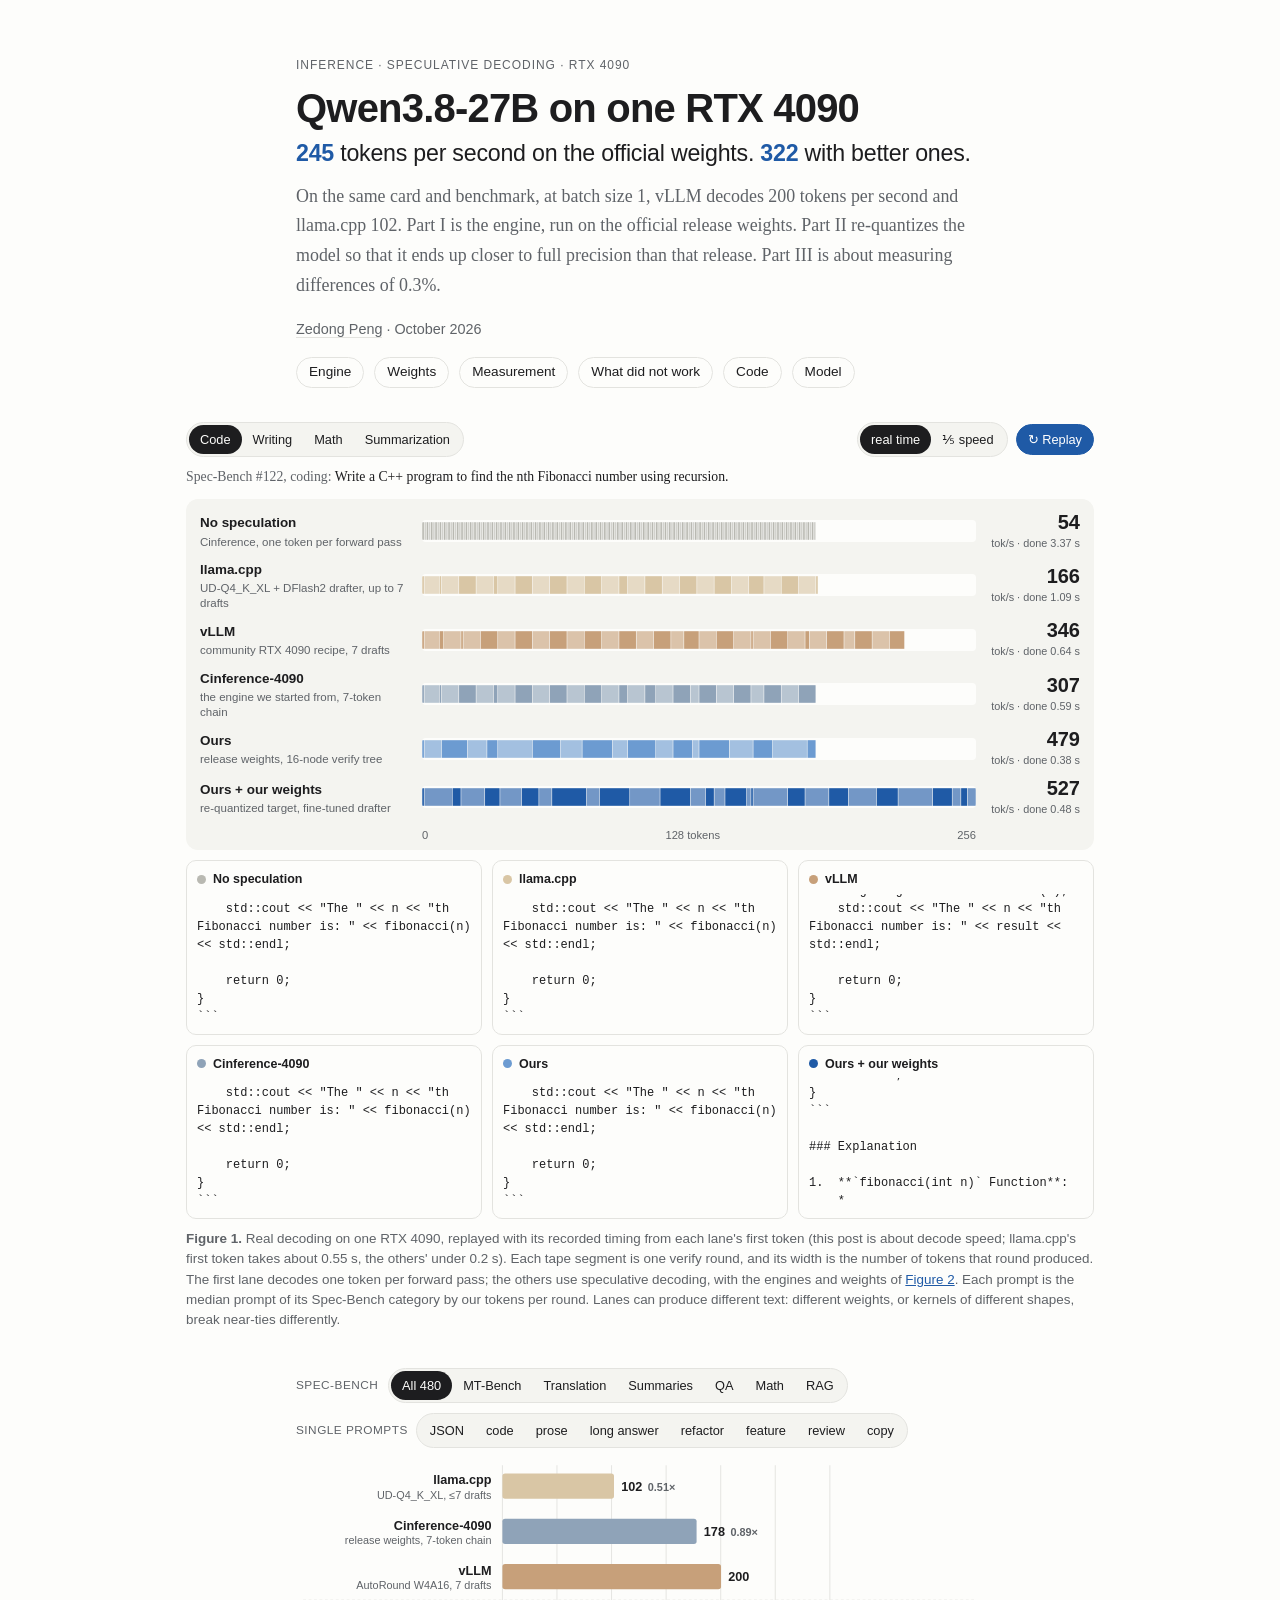
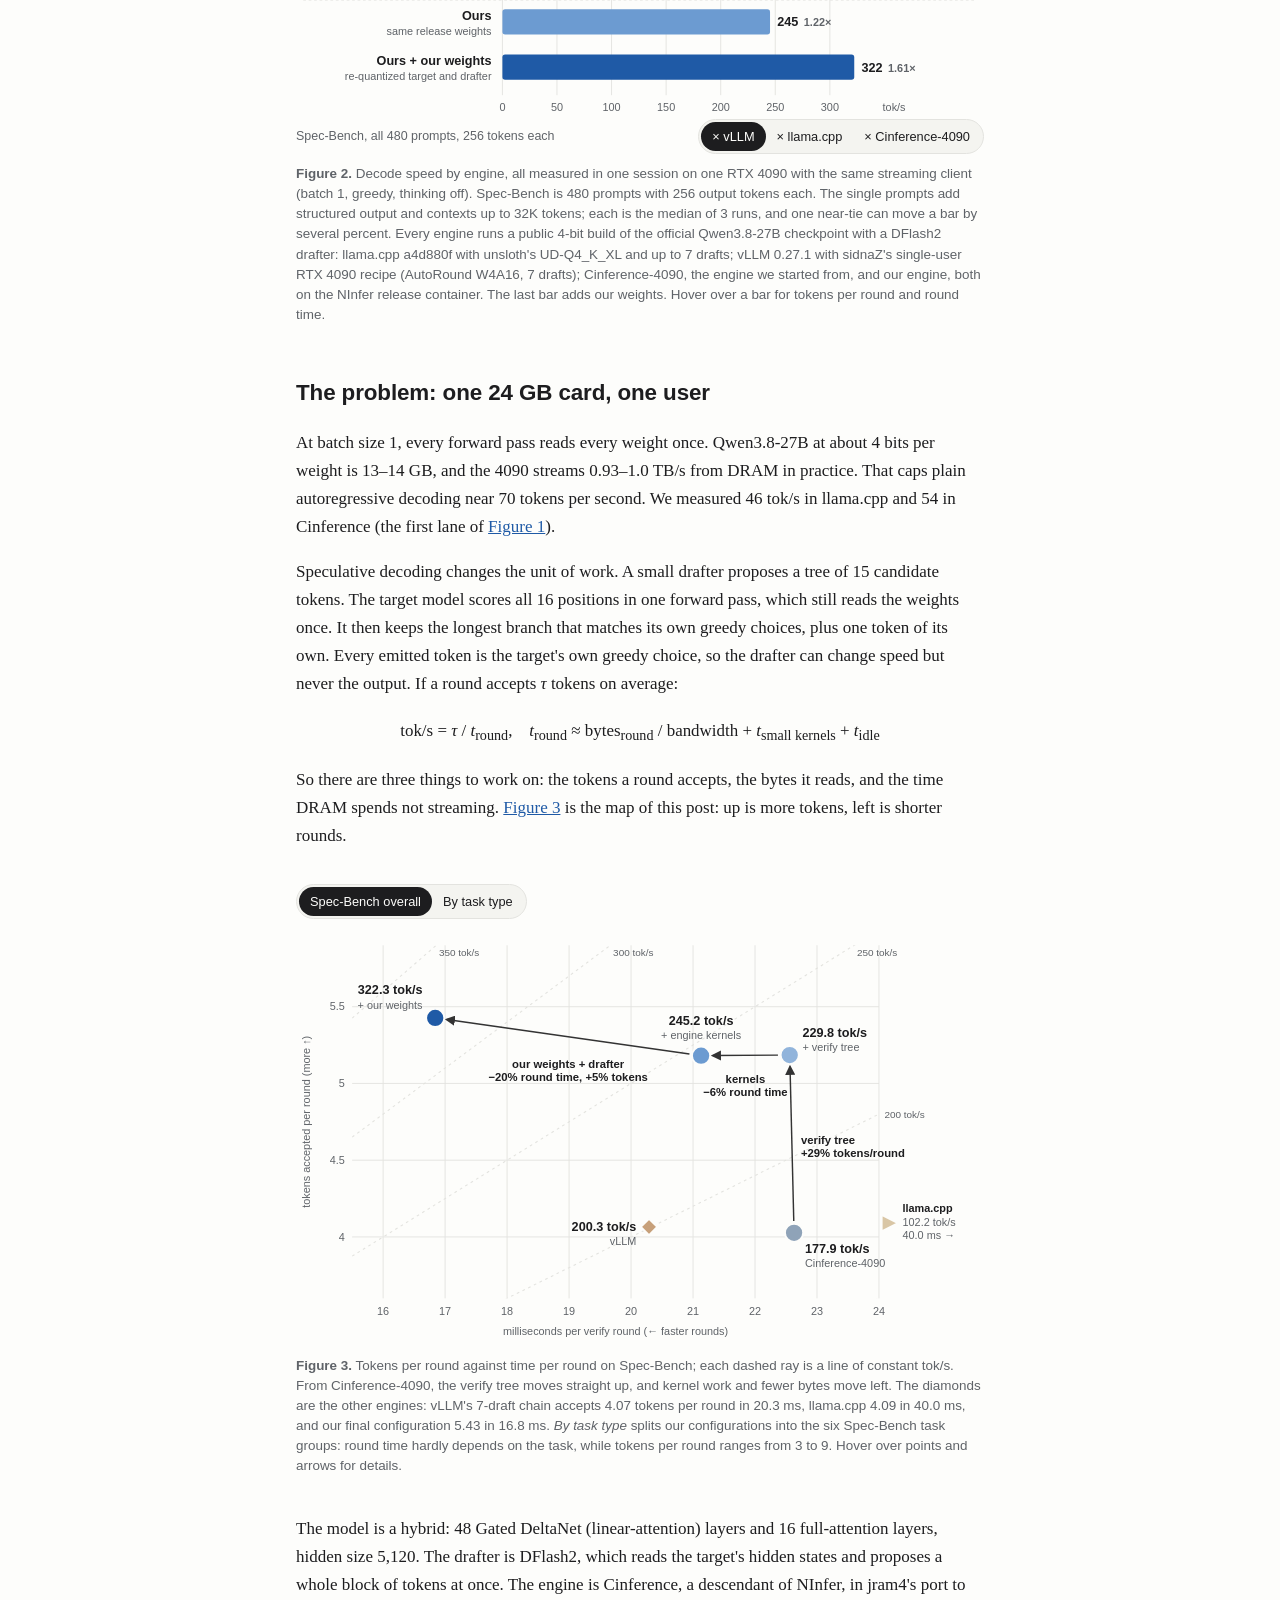
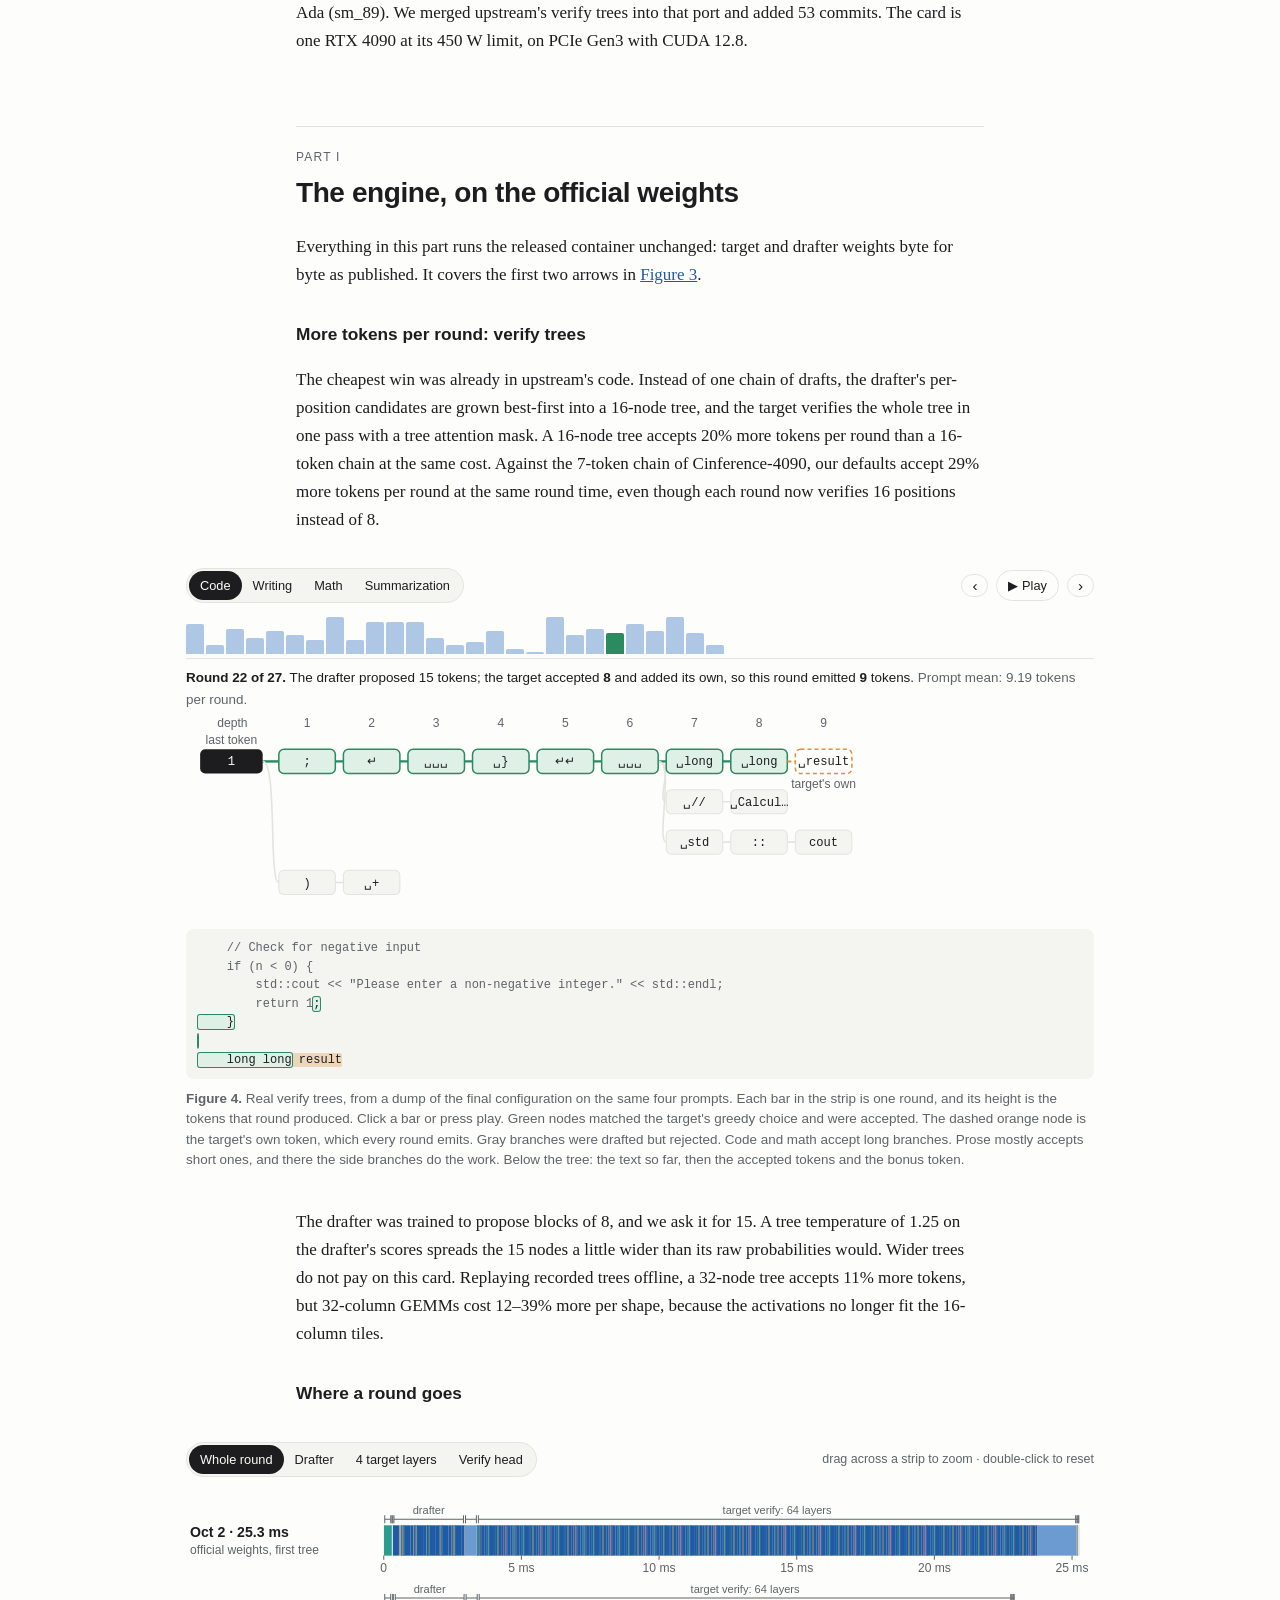
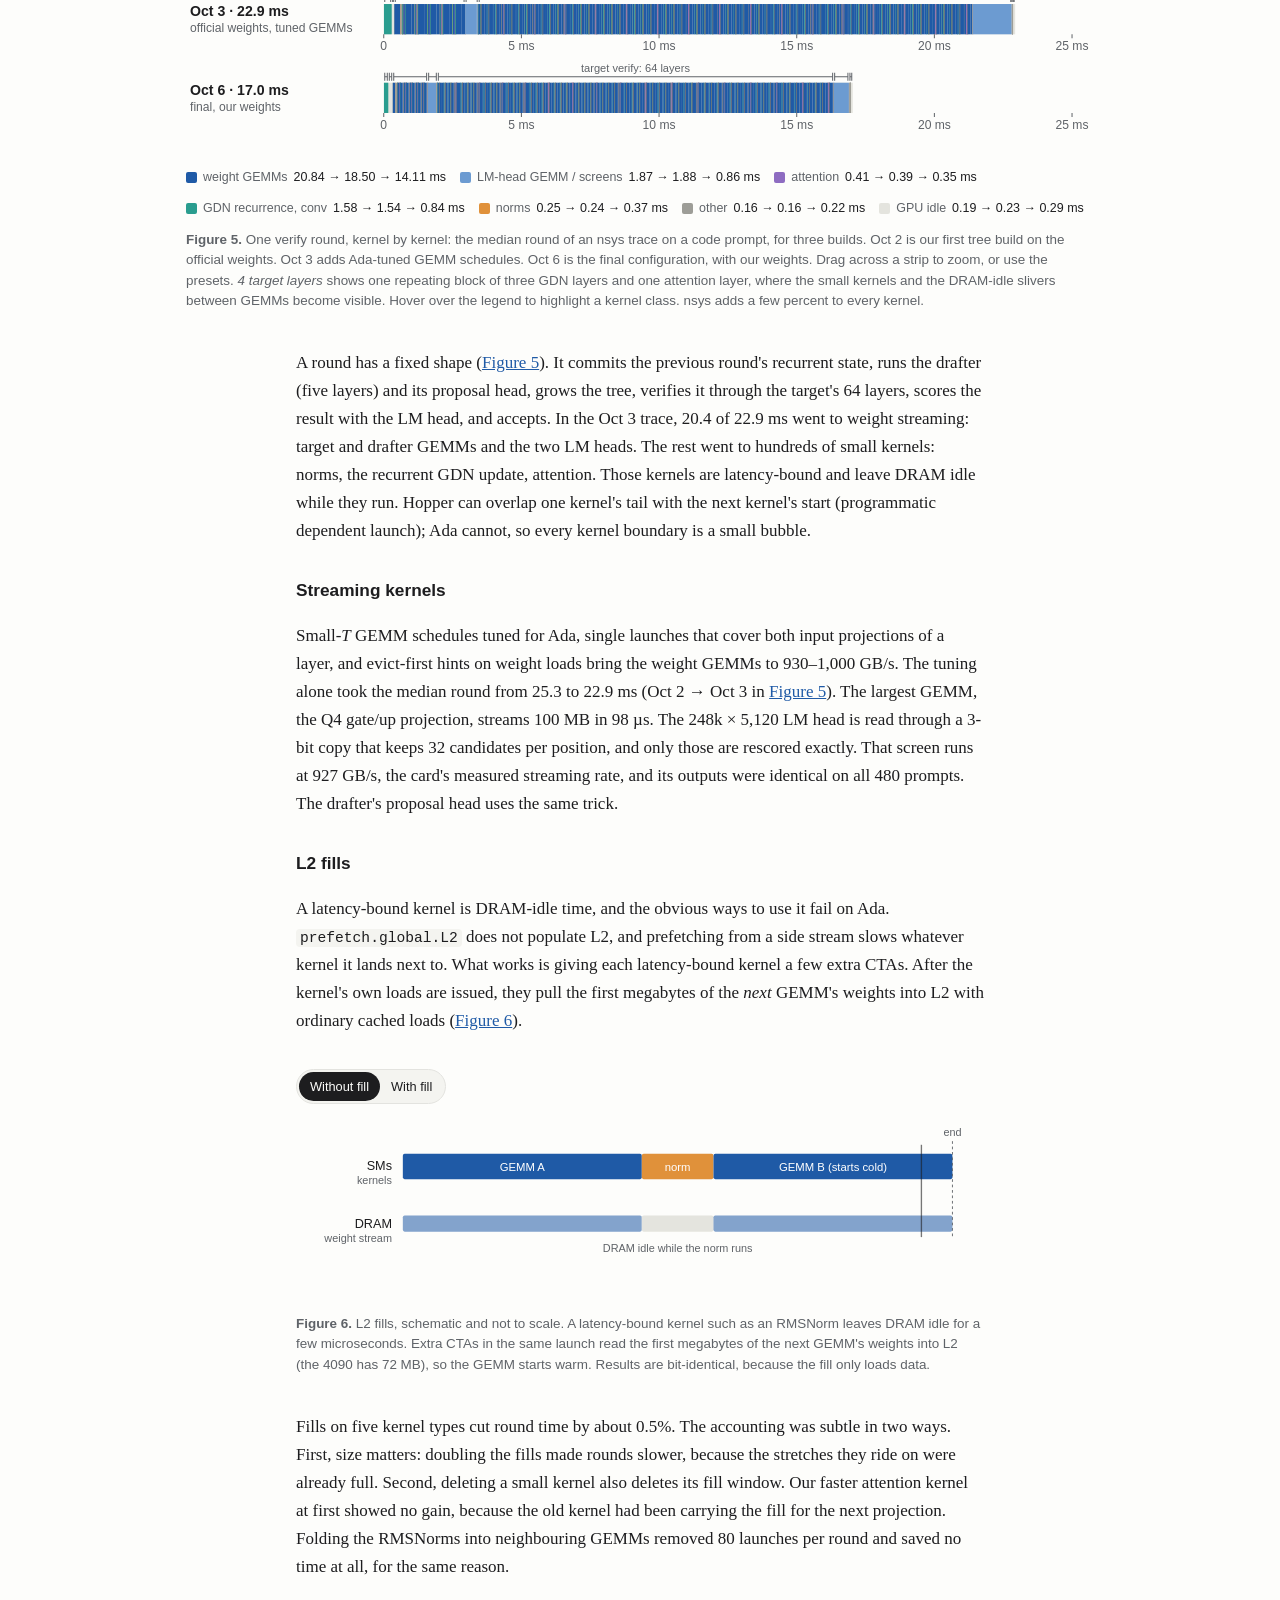
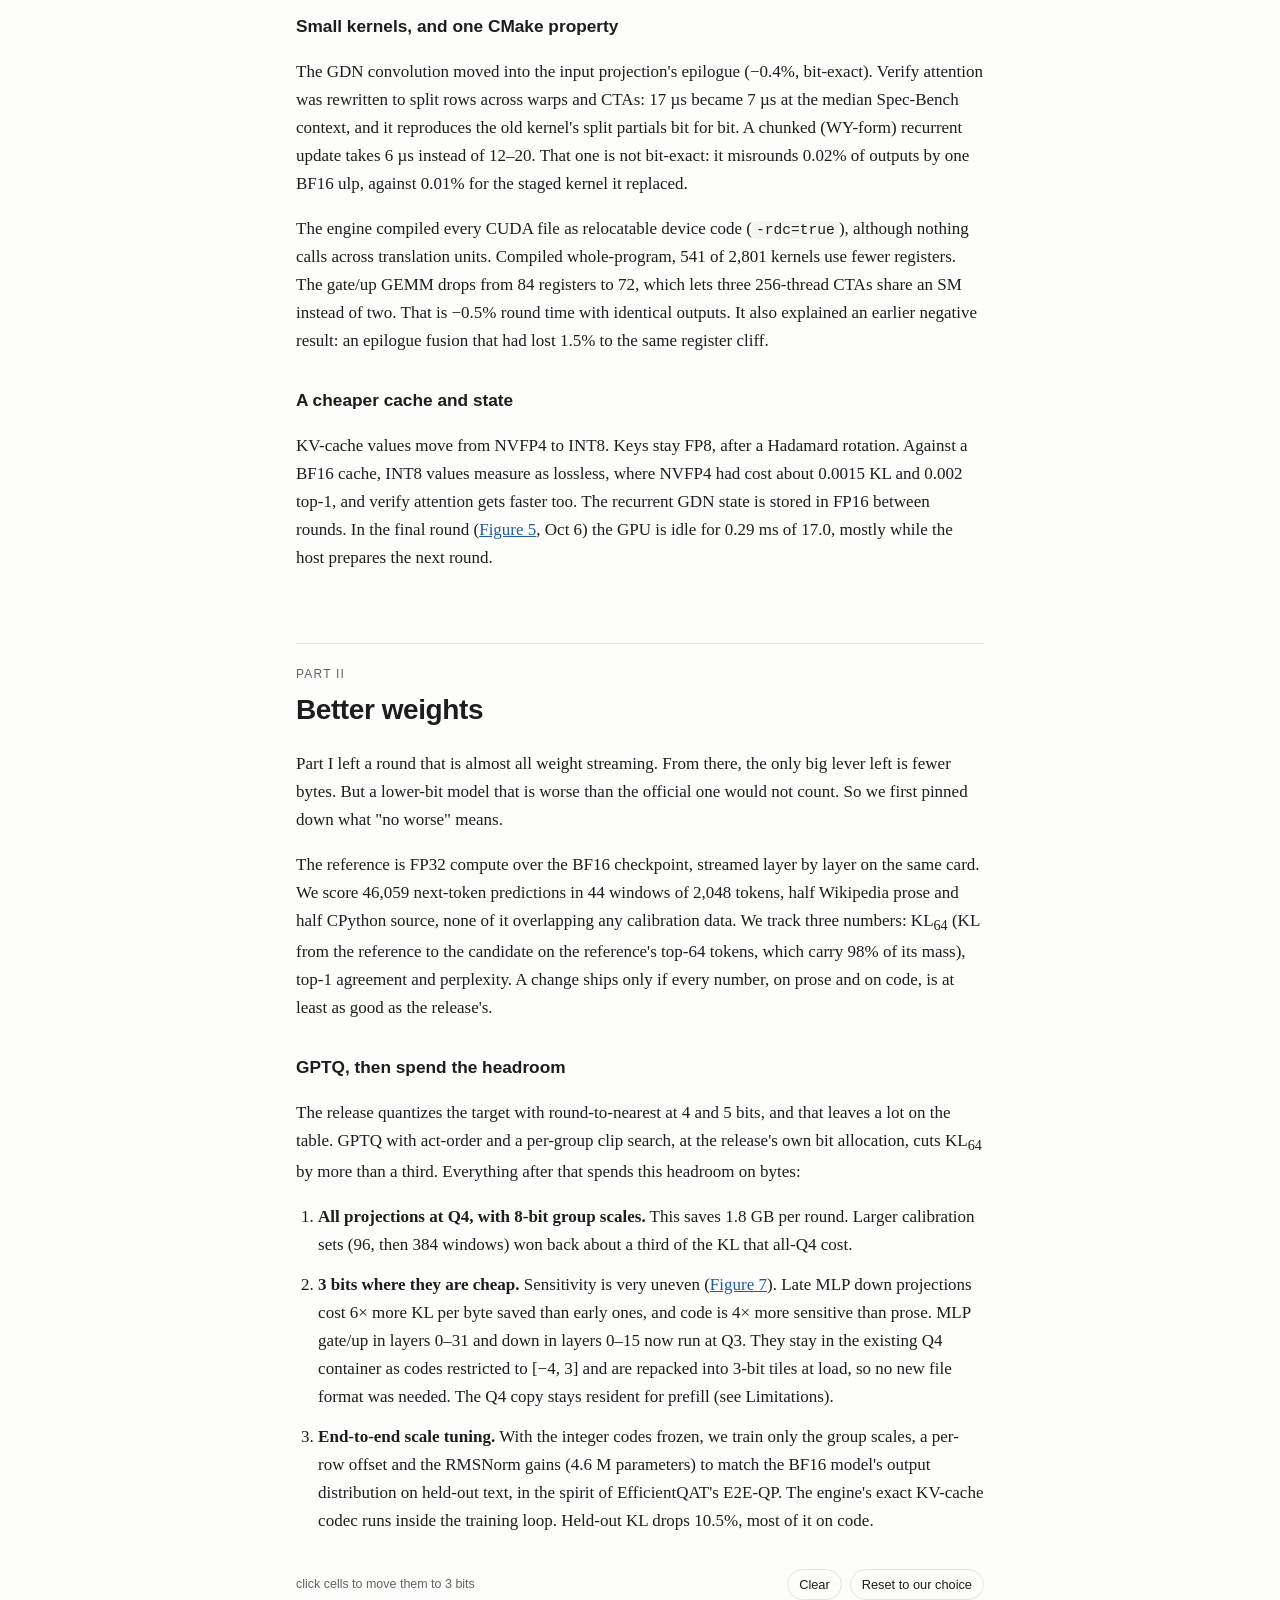
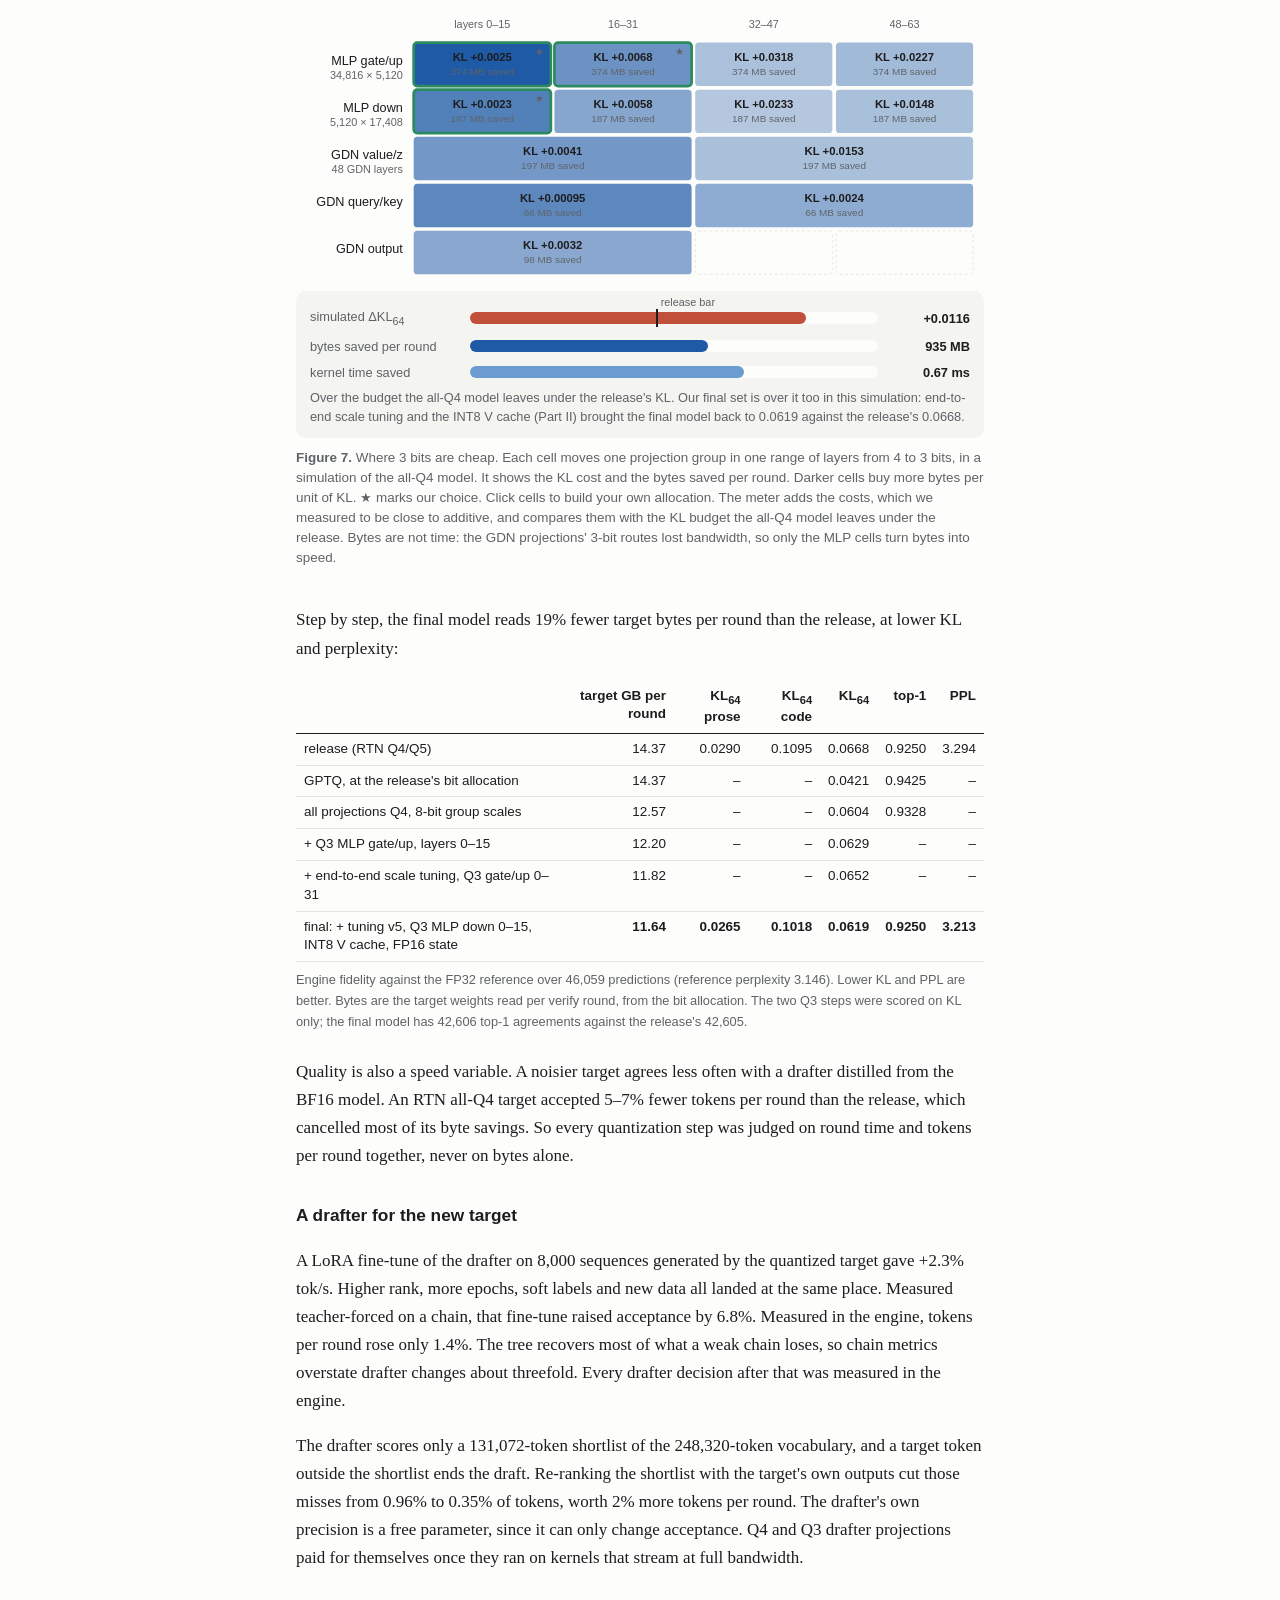
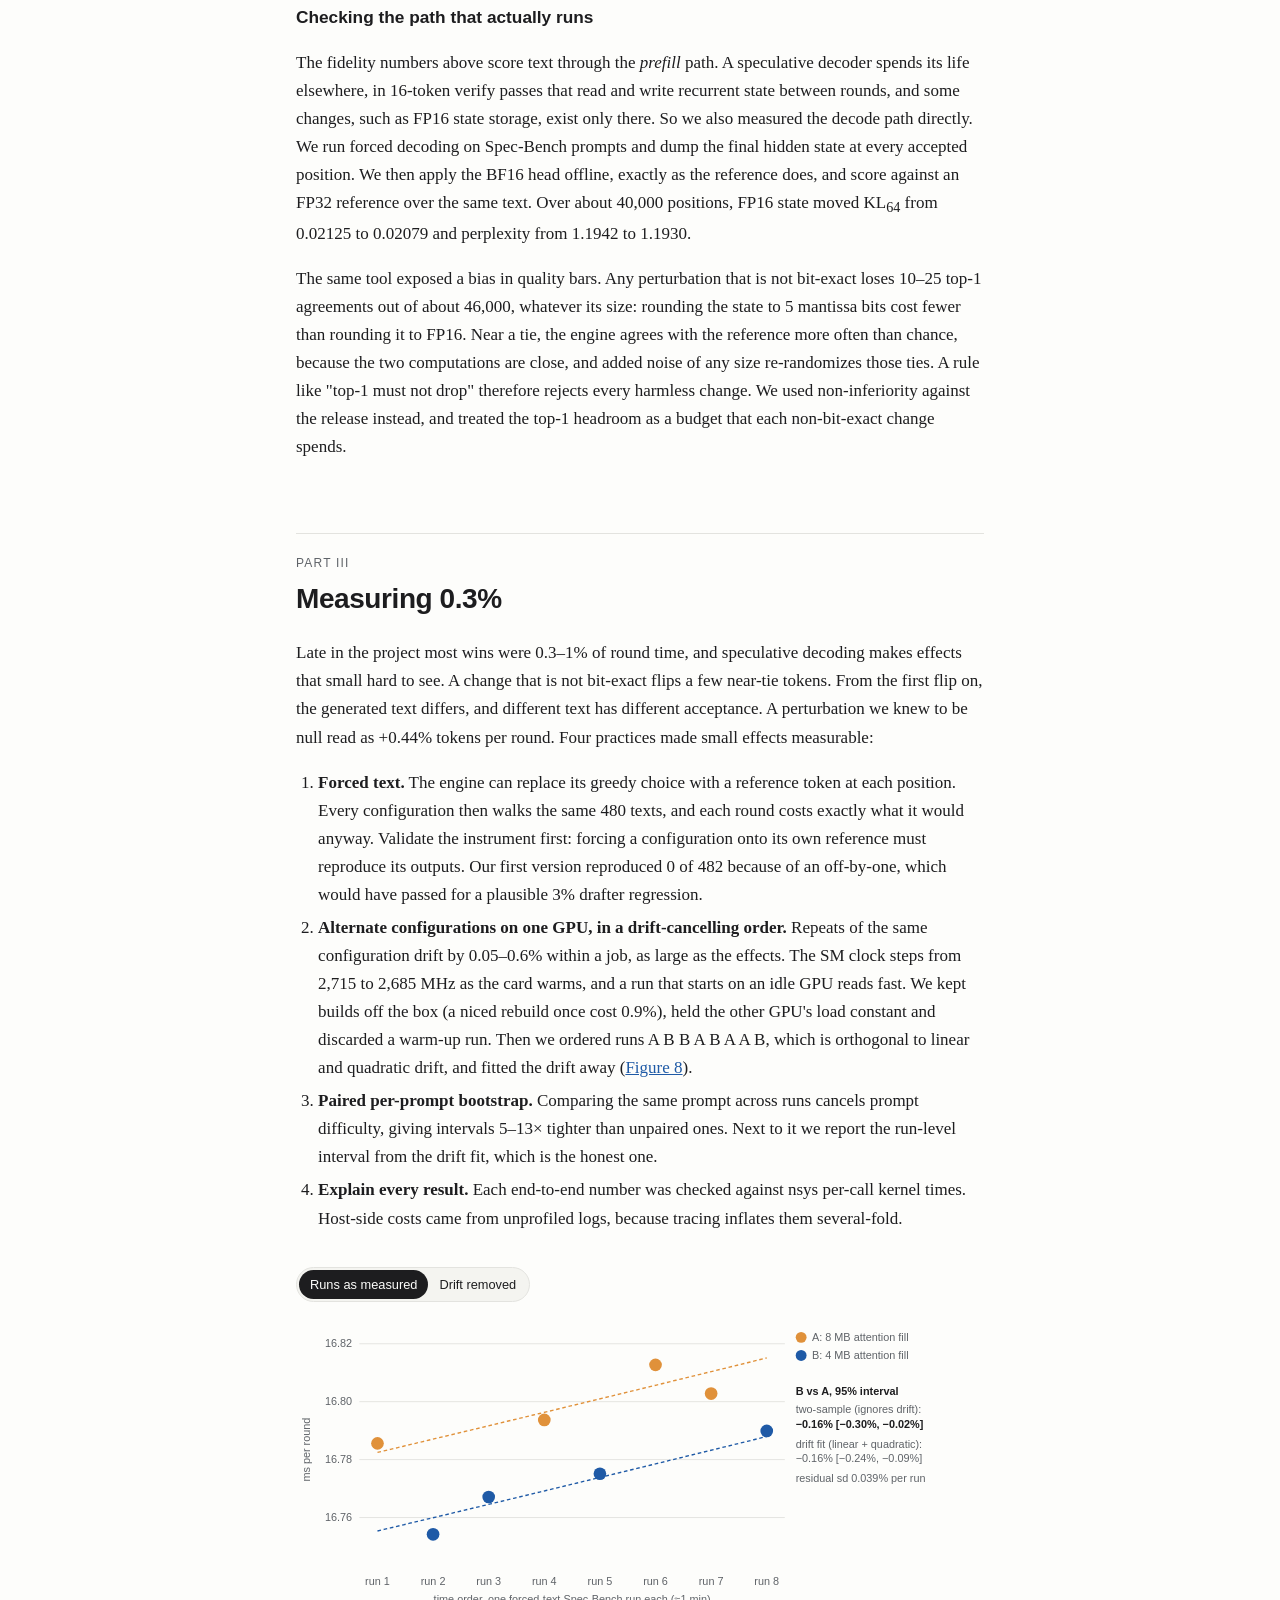
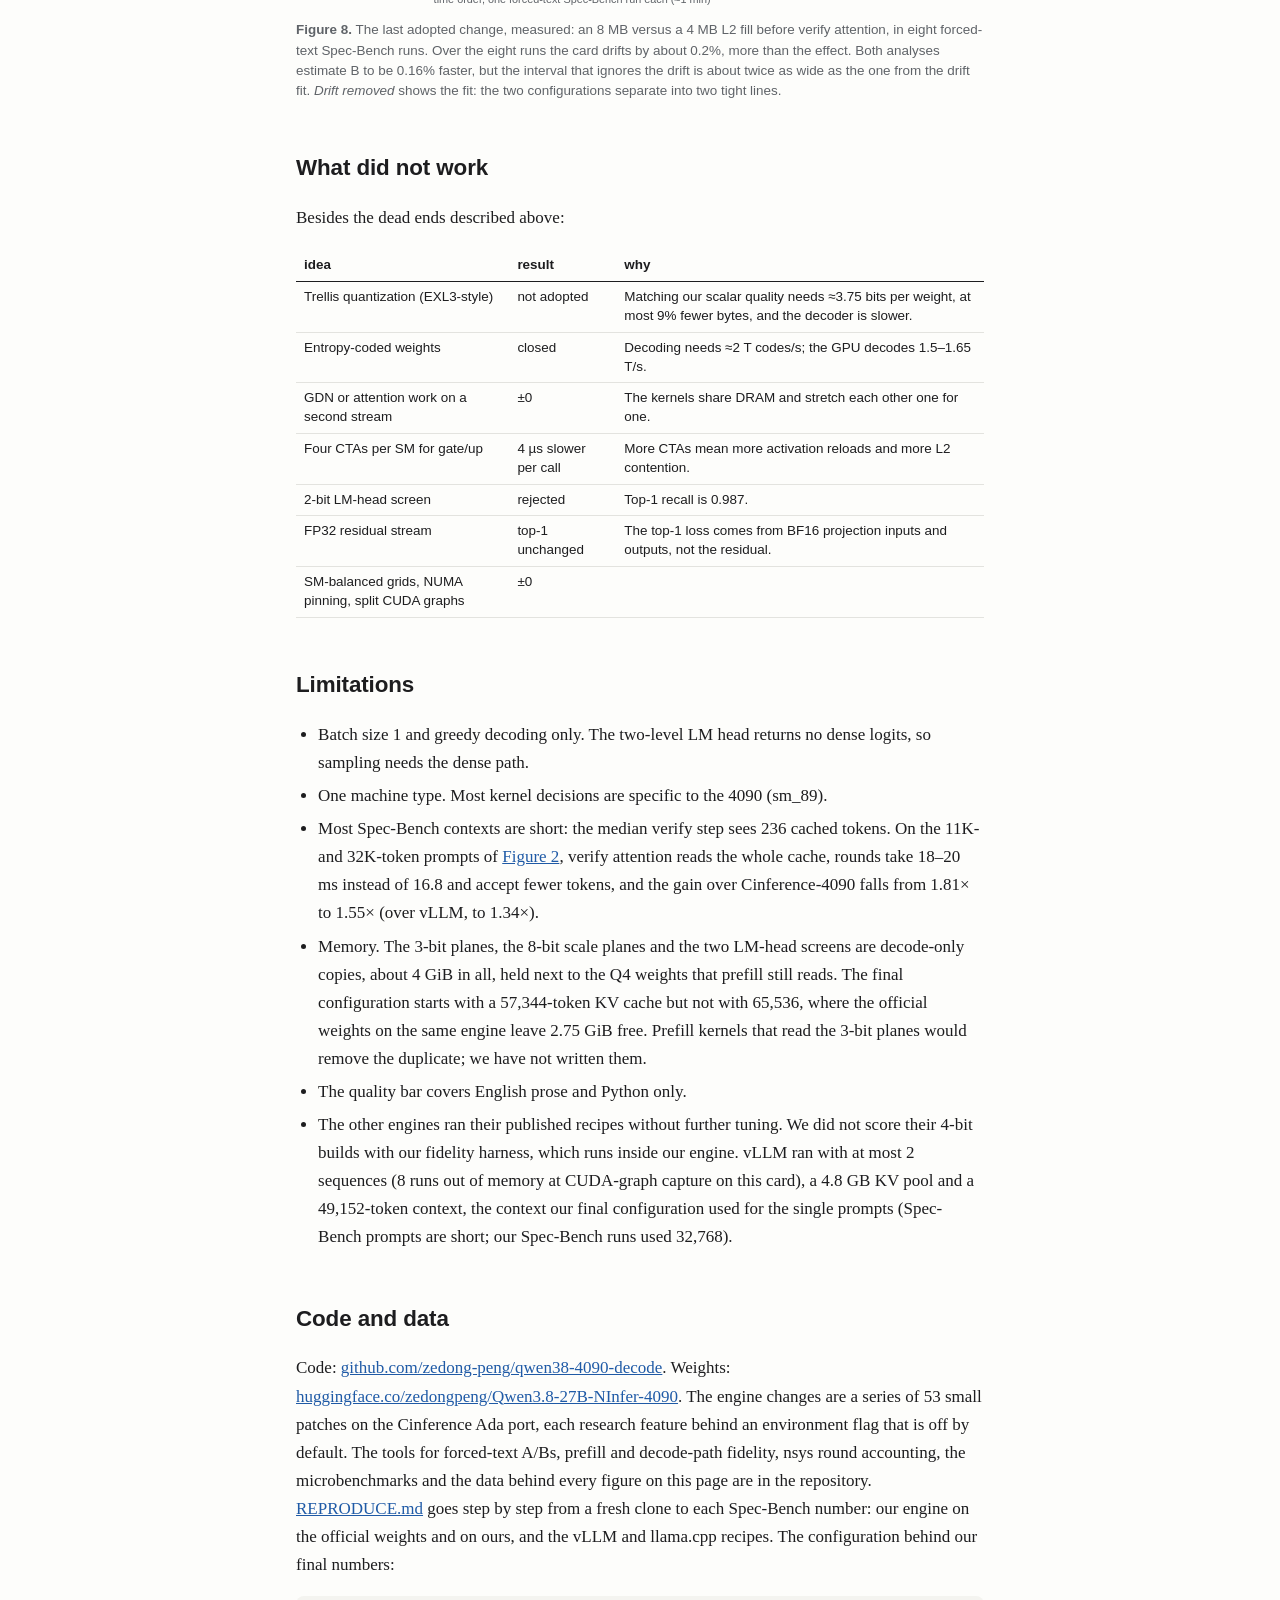
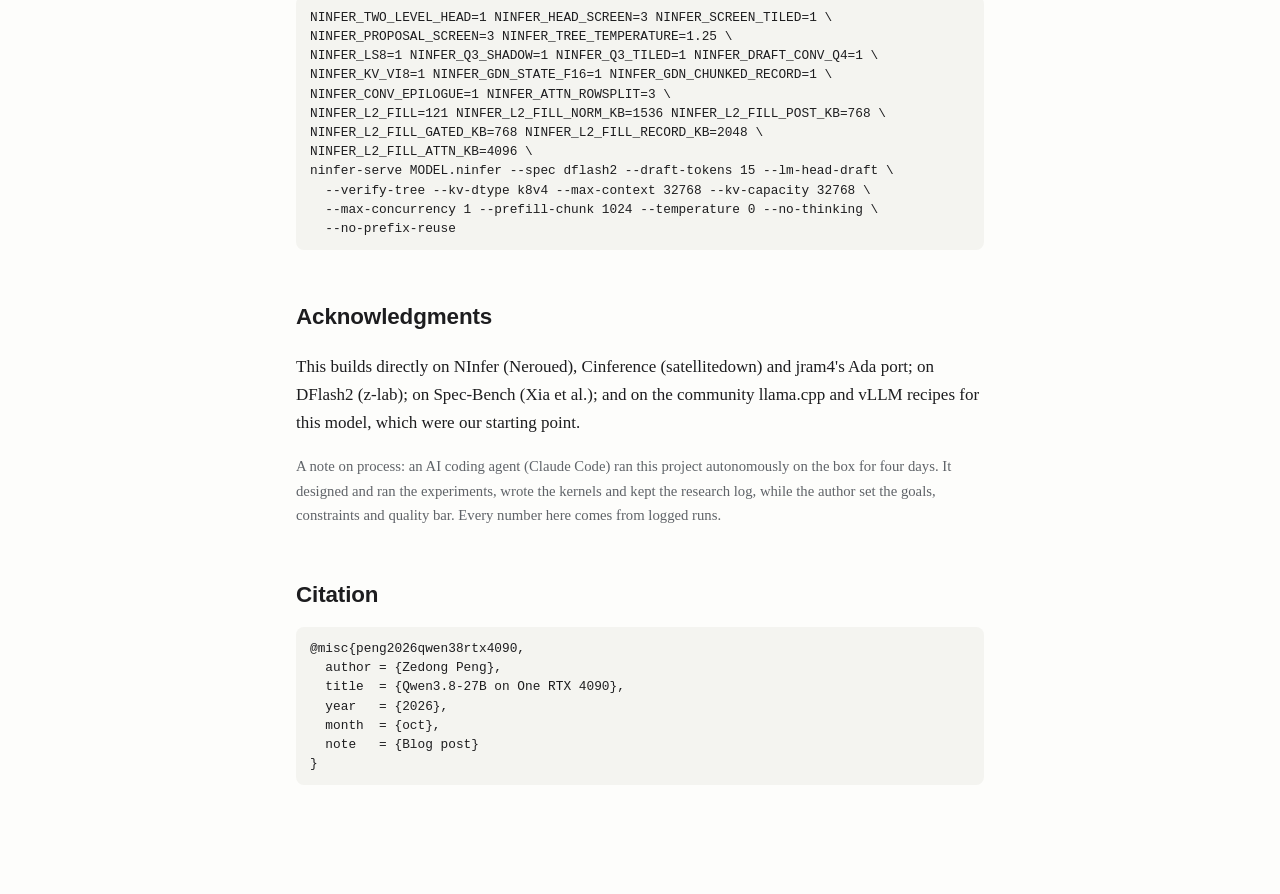
==== commit 2017cd6d: "Milestone: one-command reproduction (verified), weight pipeline, notes for whoever picks this up - R" ====
--- a/site/index.html
+++ b/site/index.html
@@ -4,6 +4,9 @@
 <meta charset="utf-8">
 <meta name="viewport" content="width=device-width, initial-scale=1">
 <title>Qwen3.8-27B on one RTX 4090</title>
+<link rel="canonical" href="https://zedongpeng.com/blog/2026/qwen38-4090-decode/">
+<script>/* On zedongpeng.com this file is shown inside the blog post (site navbar and footer); open it there. */
+if (window.top === window.self && location.pathname === "/assets/html/qwen38-4090-decode.html") location.replace("/blog/2026/qwen38-4090-decode/" + location.hash);</script>
 <meta name="description" content="Batch-1 speculative decoding of Qwen3.8-27B on one RTX 4090: 245 tok/s on the official weights and 322 with re-quantized ones, against 200 for vLLM and 102 for llama.cpp on the same card.">
 <style>:root{--bg:#fdfdfb;--fg:#1d1d1f;--mut:#5f6368;--rule:#e3e3df;--card:#f4f4f0;--card2:#ecece6;
 --acc1:#bcd3ea;--acc2:#6c9bd1;--acc3:#1f5aa6;--warm:#e0913a;--fill:#f2c38a;--idle:#e4e4de;--gray:#a5a5a0;--ink:#333;
@@ -483,8 +486,8 @@
 <li>The quality bar covers English prose and Python only.</li>
 <li>The other engines ran their published recipes without further tuning. We did not score their 4-bit builds
 with our fidelity harness, which runs inside our engine. vLLM ran with at most 2 sequences (8 runs out of memory at
-CUDA-graph capture on this card), a 4.8 GB KV pool and a 49,152-token context, the same context as our final
-configuration.</li>
+CUDA-graph capture on this card), a 4.8 GB KV pool and a 49,152-token context, the context our final configuration used for the single prompts
+(Spec-Bench prompts are short; our Spec-Bench runs used 32,768).</li>
 </ul>
 </section>
 
@@ -494,8 +497,10 @@
 Weights: <a href="https://huggingface.co/zedongpeng/Qwen3.8-27B-NInfer-4090">huggingface.co/zedongpeng/Qwen3.8-27B-NInfer-4090</a>.
 The engine changes are a series of 53 small patches on the Cinference Ada port, each research feature behind an
 environment flag that is off by default. The tools for forced-text A/Bs, prefill and decode-path fidelity, nsys round
-accounting, the microbenchmarks and the data behind every figure on this page are in the repository. The
-configuration behind our final Spec-Bench numbers:</p>
+accounting, the microbenchmarks and the data behind every figure on this page are in the repository.
+<a href="https://github.com/zedong-peng/qwen38-4090-decode/blob/master/REPRODUCE.md">REPRODUCE.md</a> goes step by step
+from a fresh clone to each Spec-Bench number: our engine on the official weights and on ours, and the vLLM and llama.cpp
+recipes. The configuration behind our final numbers:</p>
 <pre class="cmd">NINFER_TWO_LEVEL_HEAD=1 NINFER_HEAD_SCREEN=3 NINFER_SCREEN_TILED=1 \
 NINFER_PROPOSAL_SCREEN=3 NINFER_TREE_TEMPERATURE=1.25 \
 NINFER_LS8=1 NINFER_Q3_SHADOW=1 NINFER_Q3_TILED=1 NINFER_DRAFT_CONV_Q4=1 \
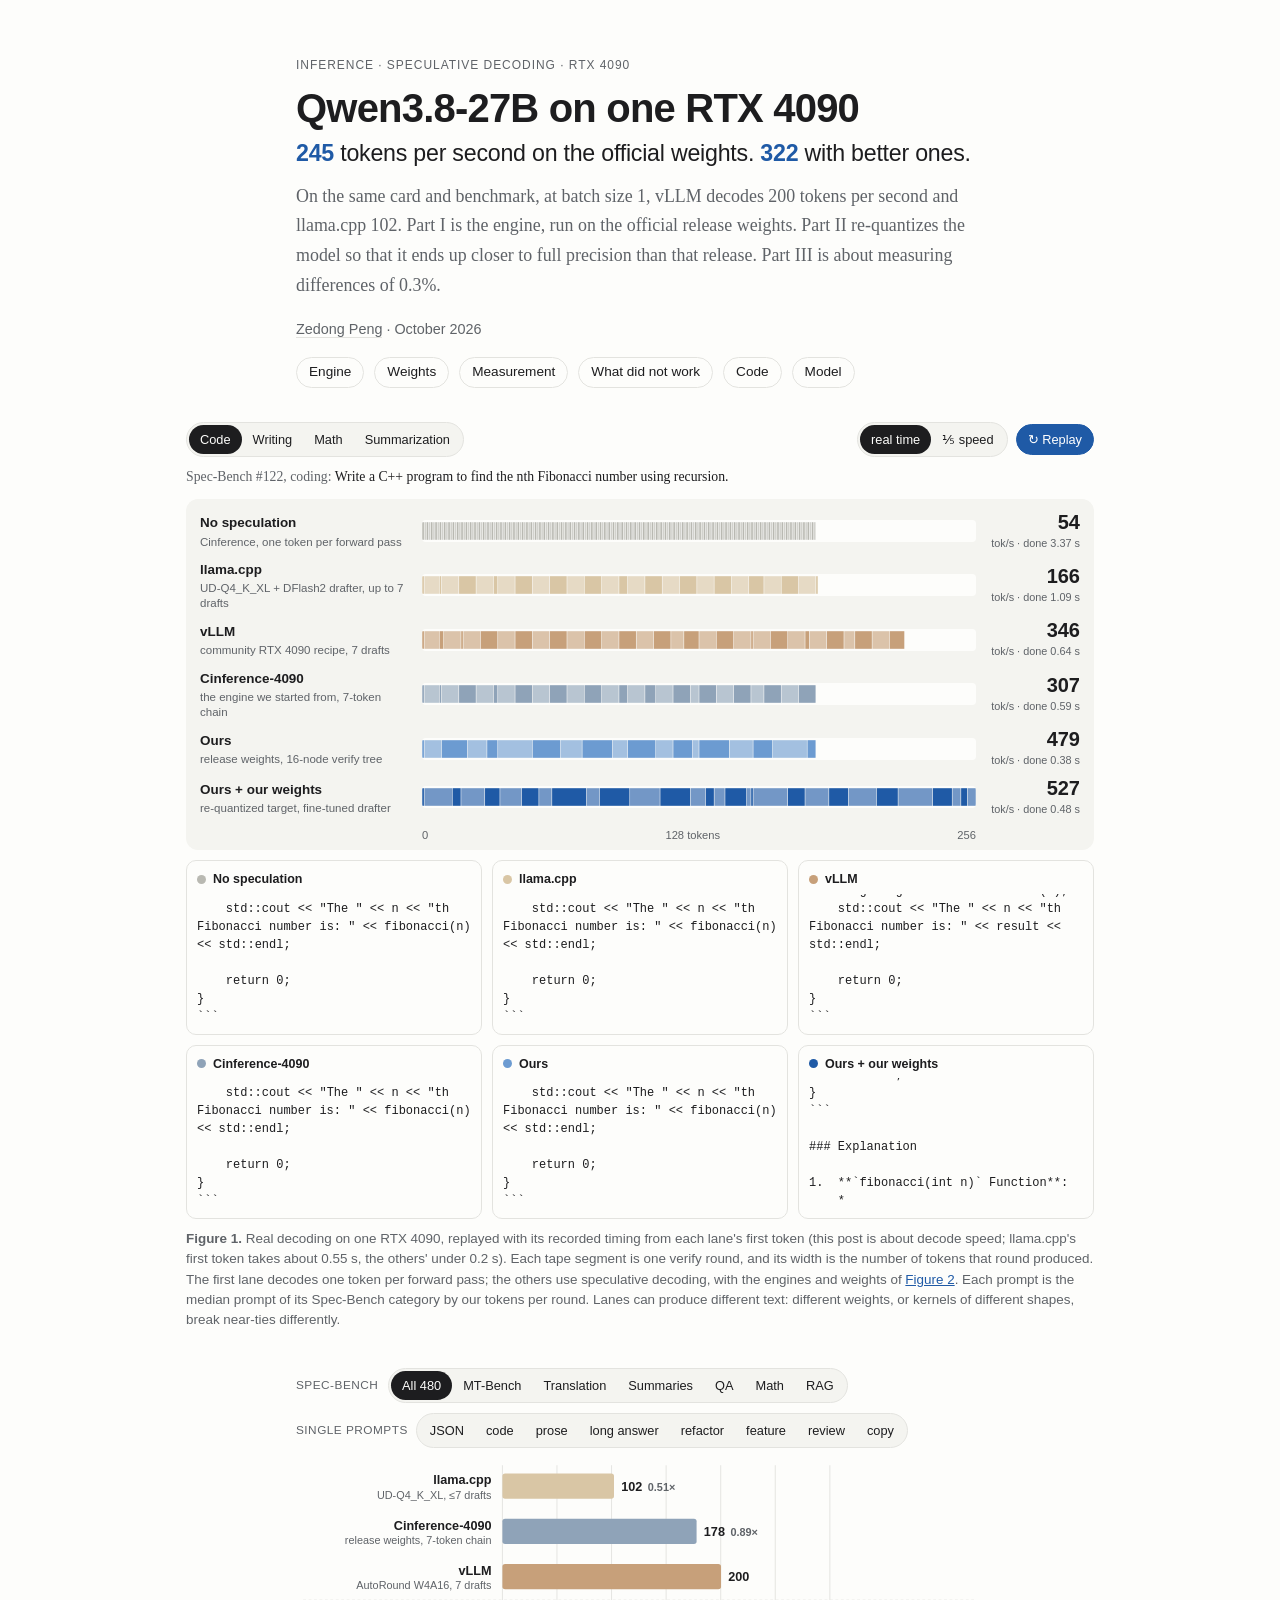
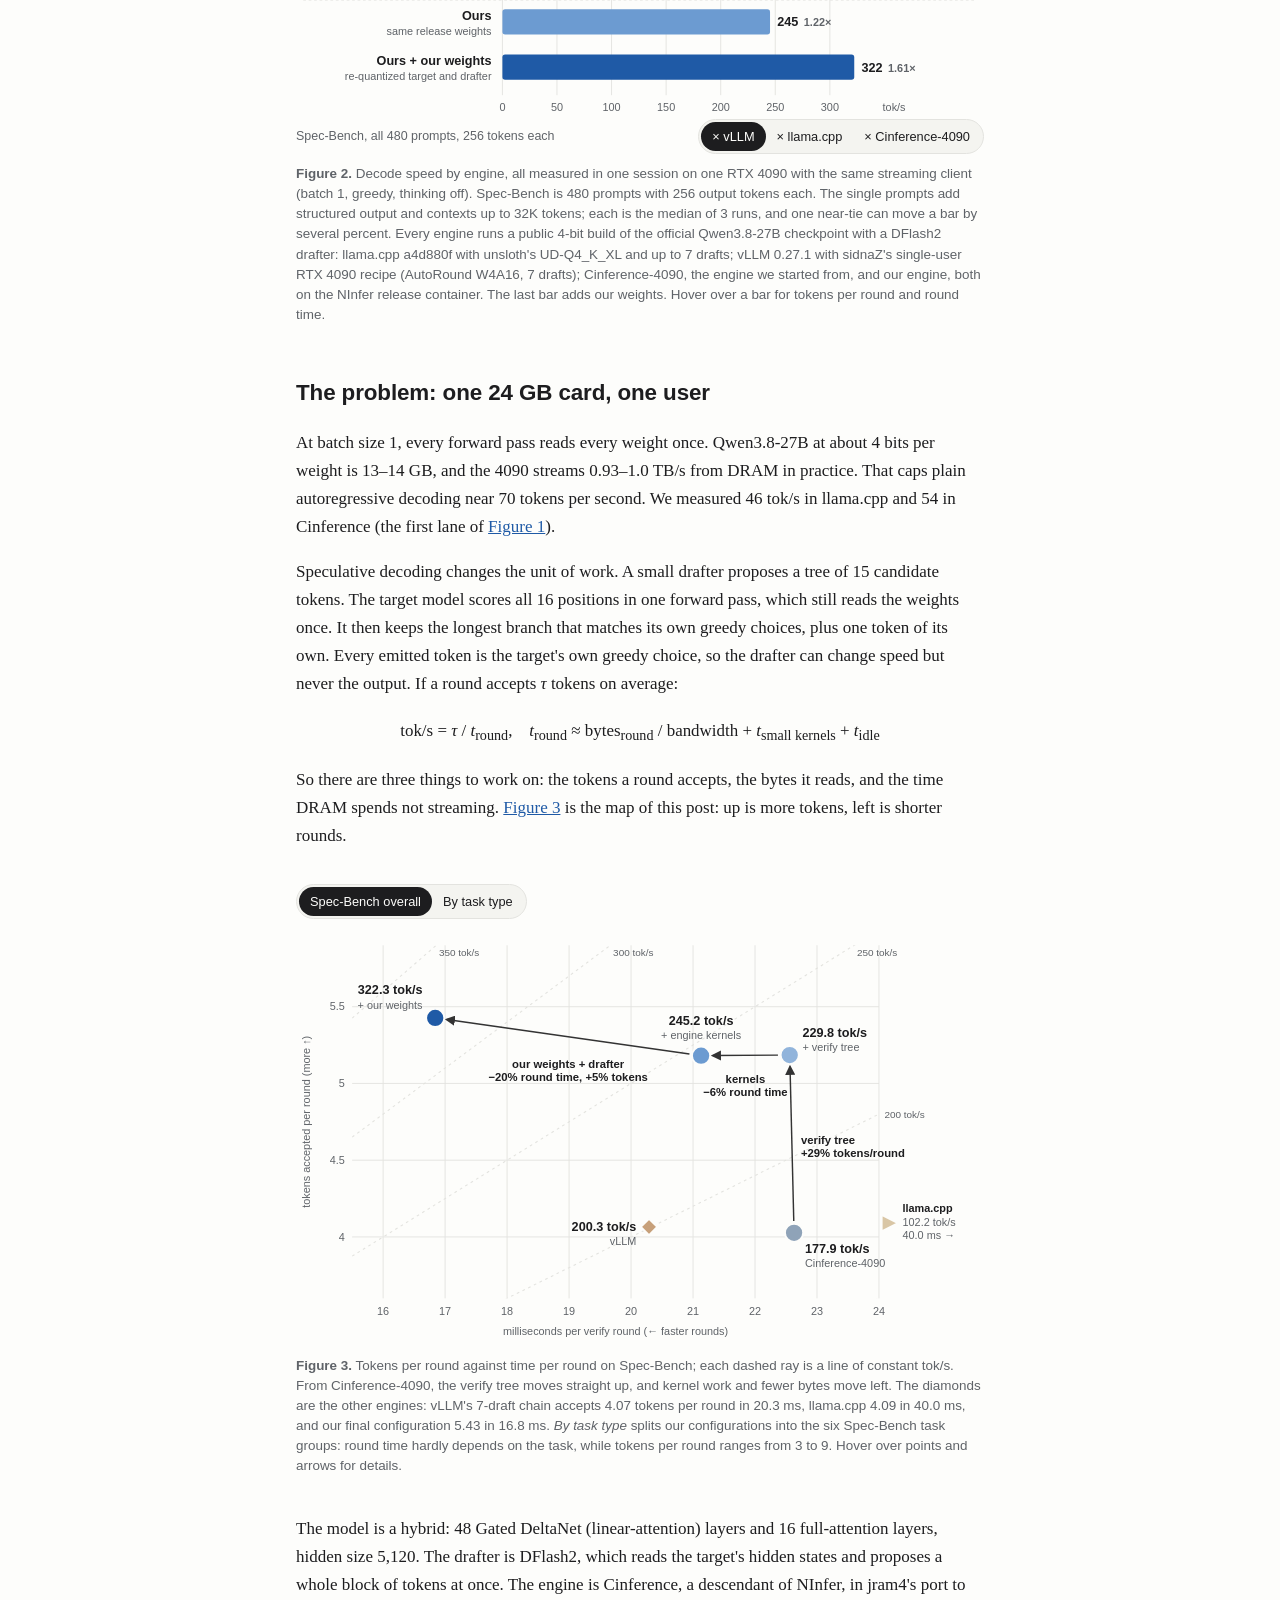
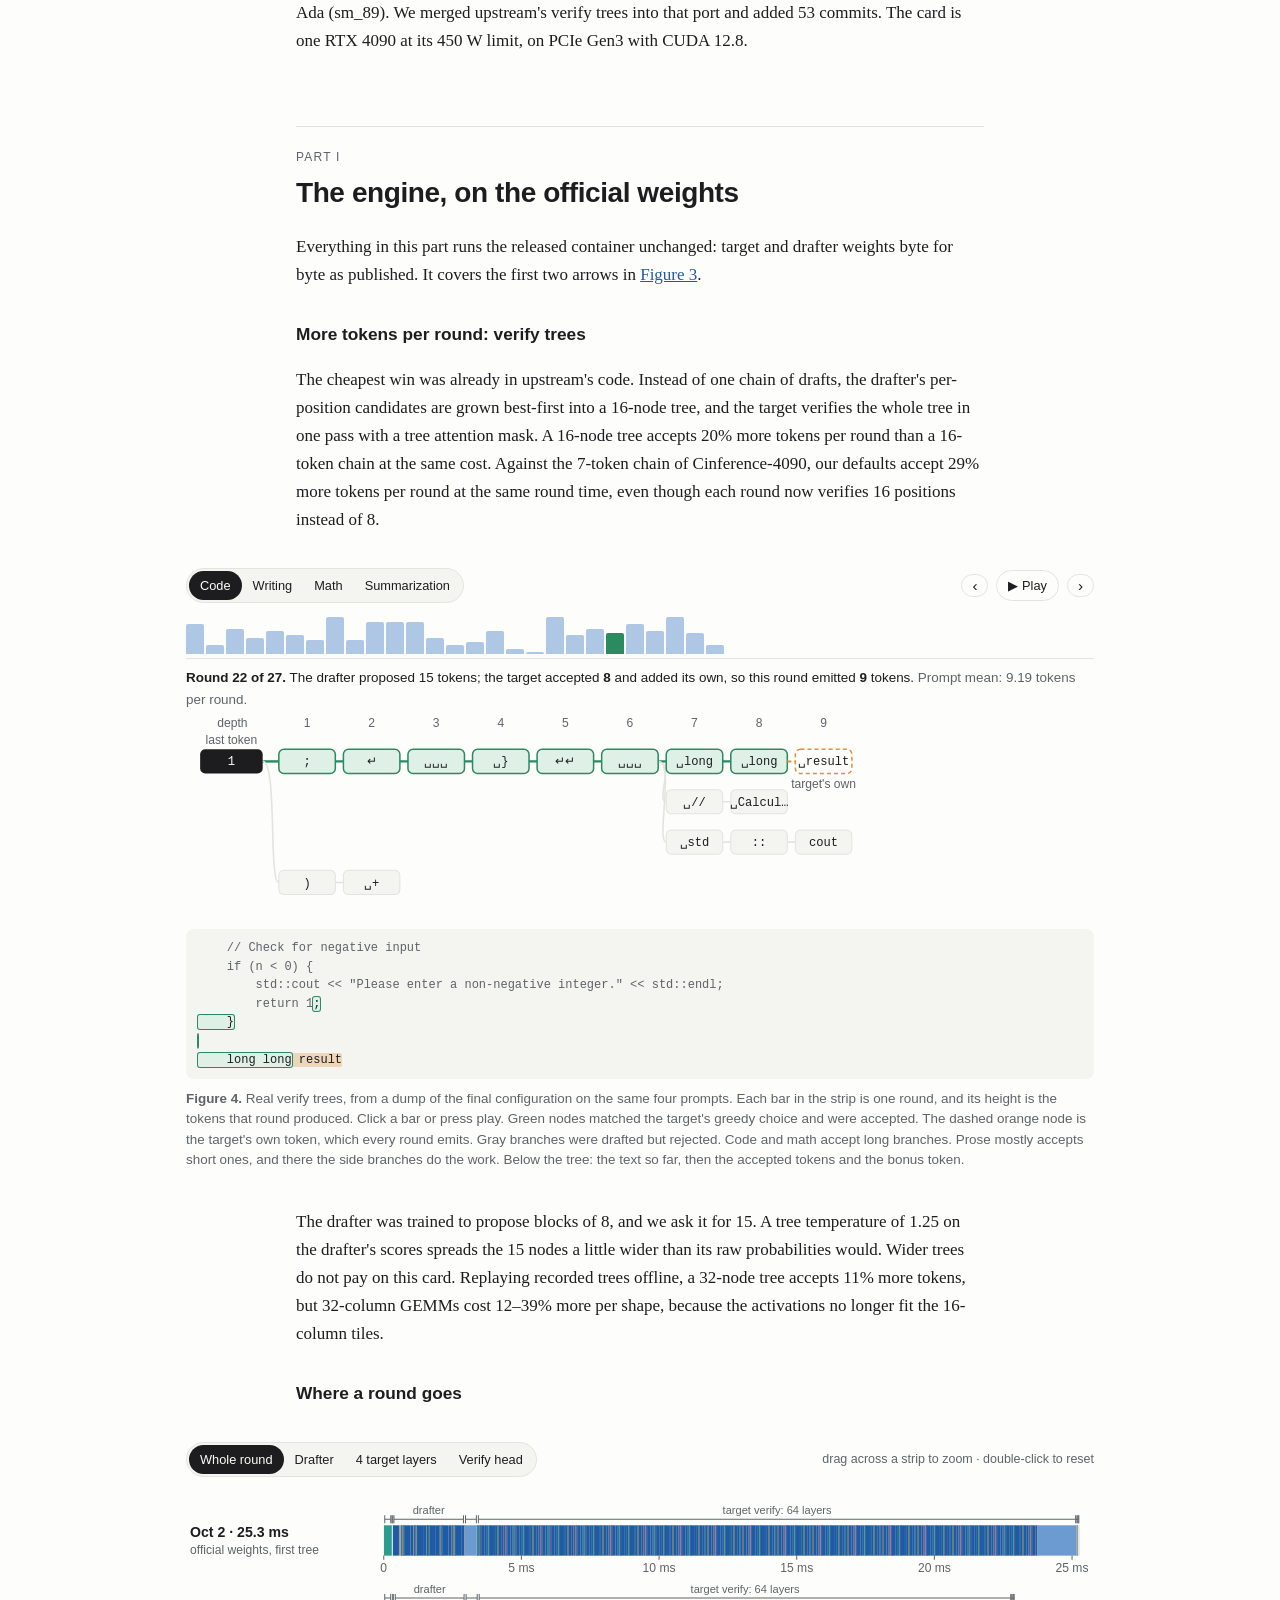
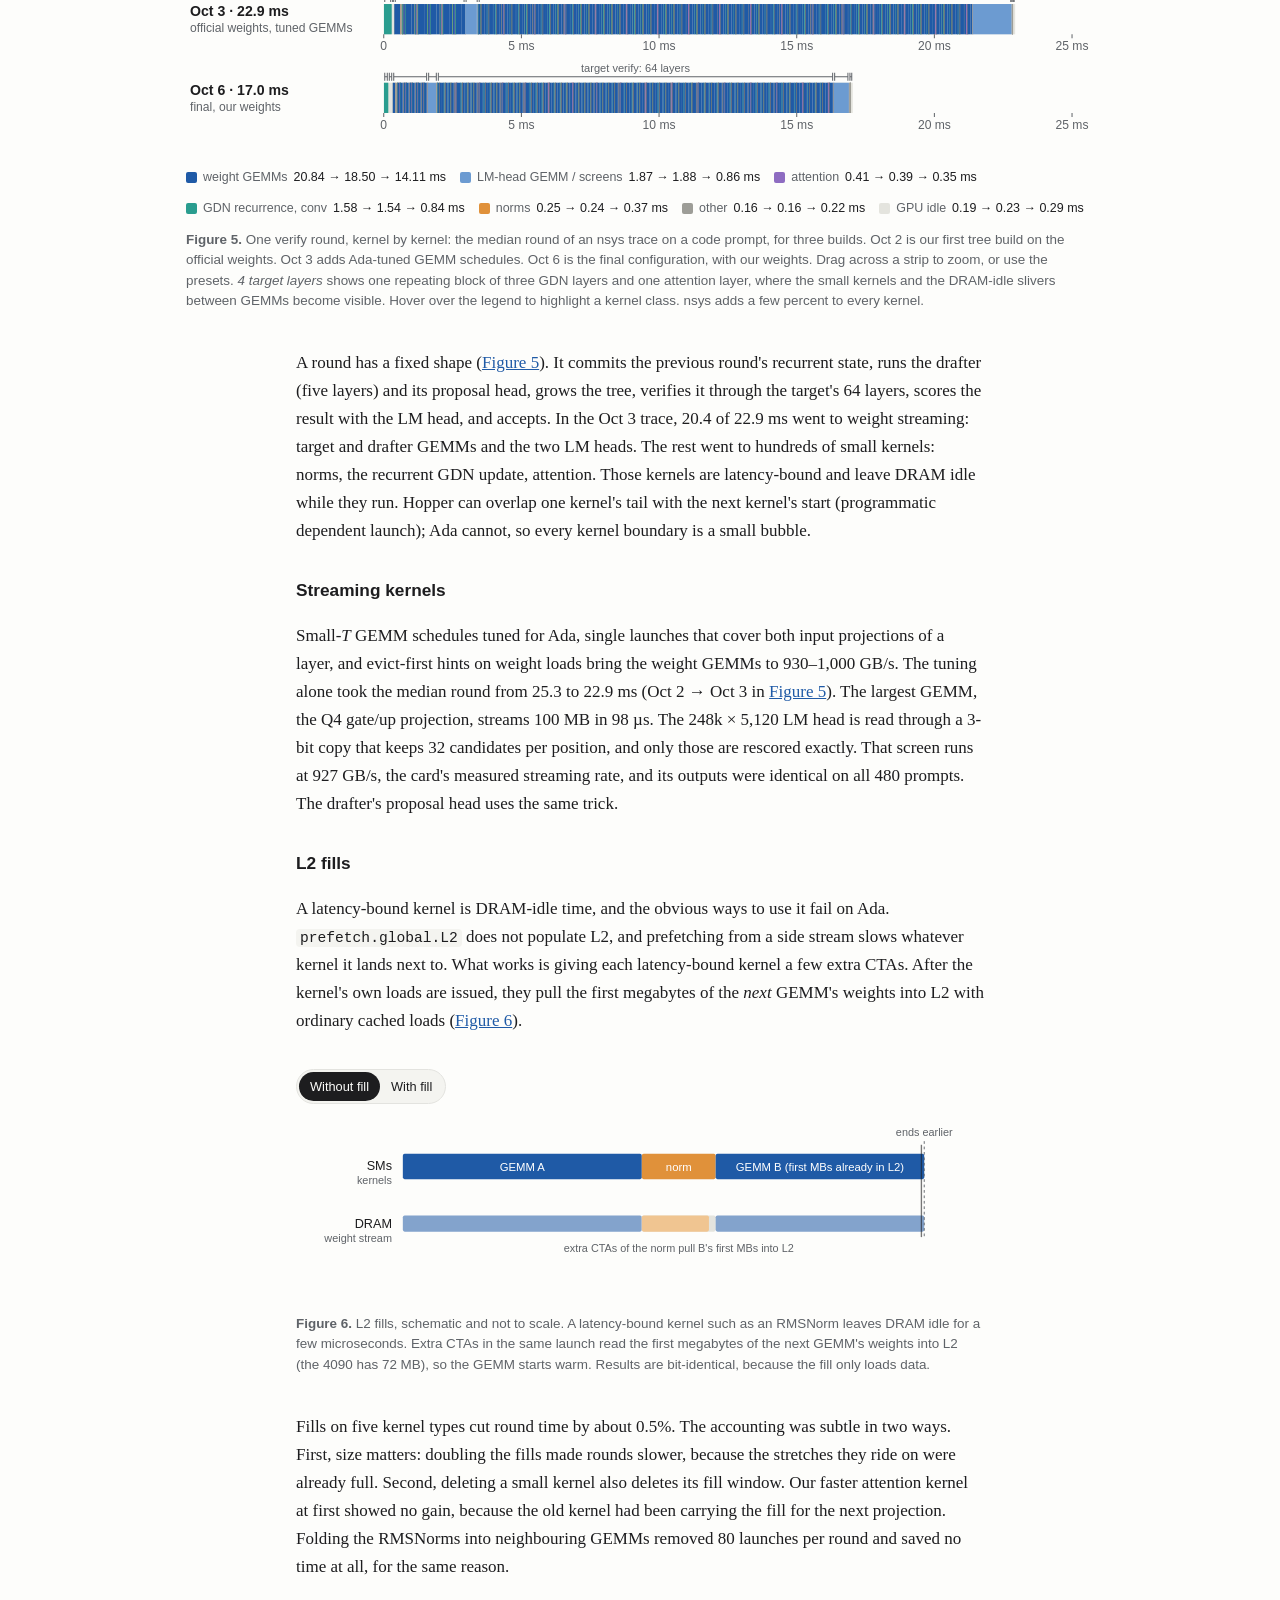
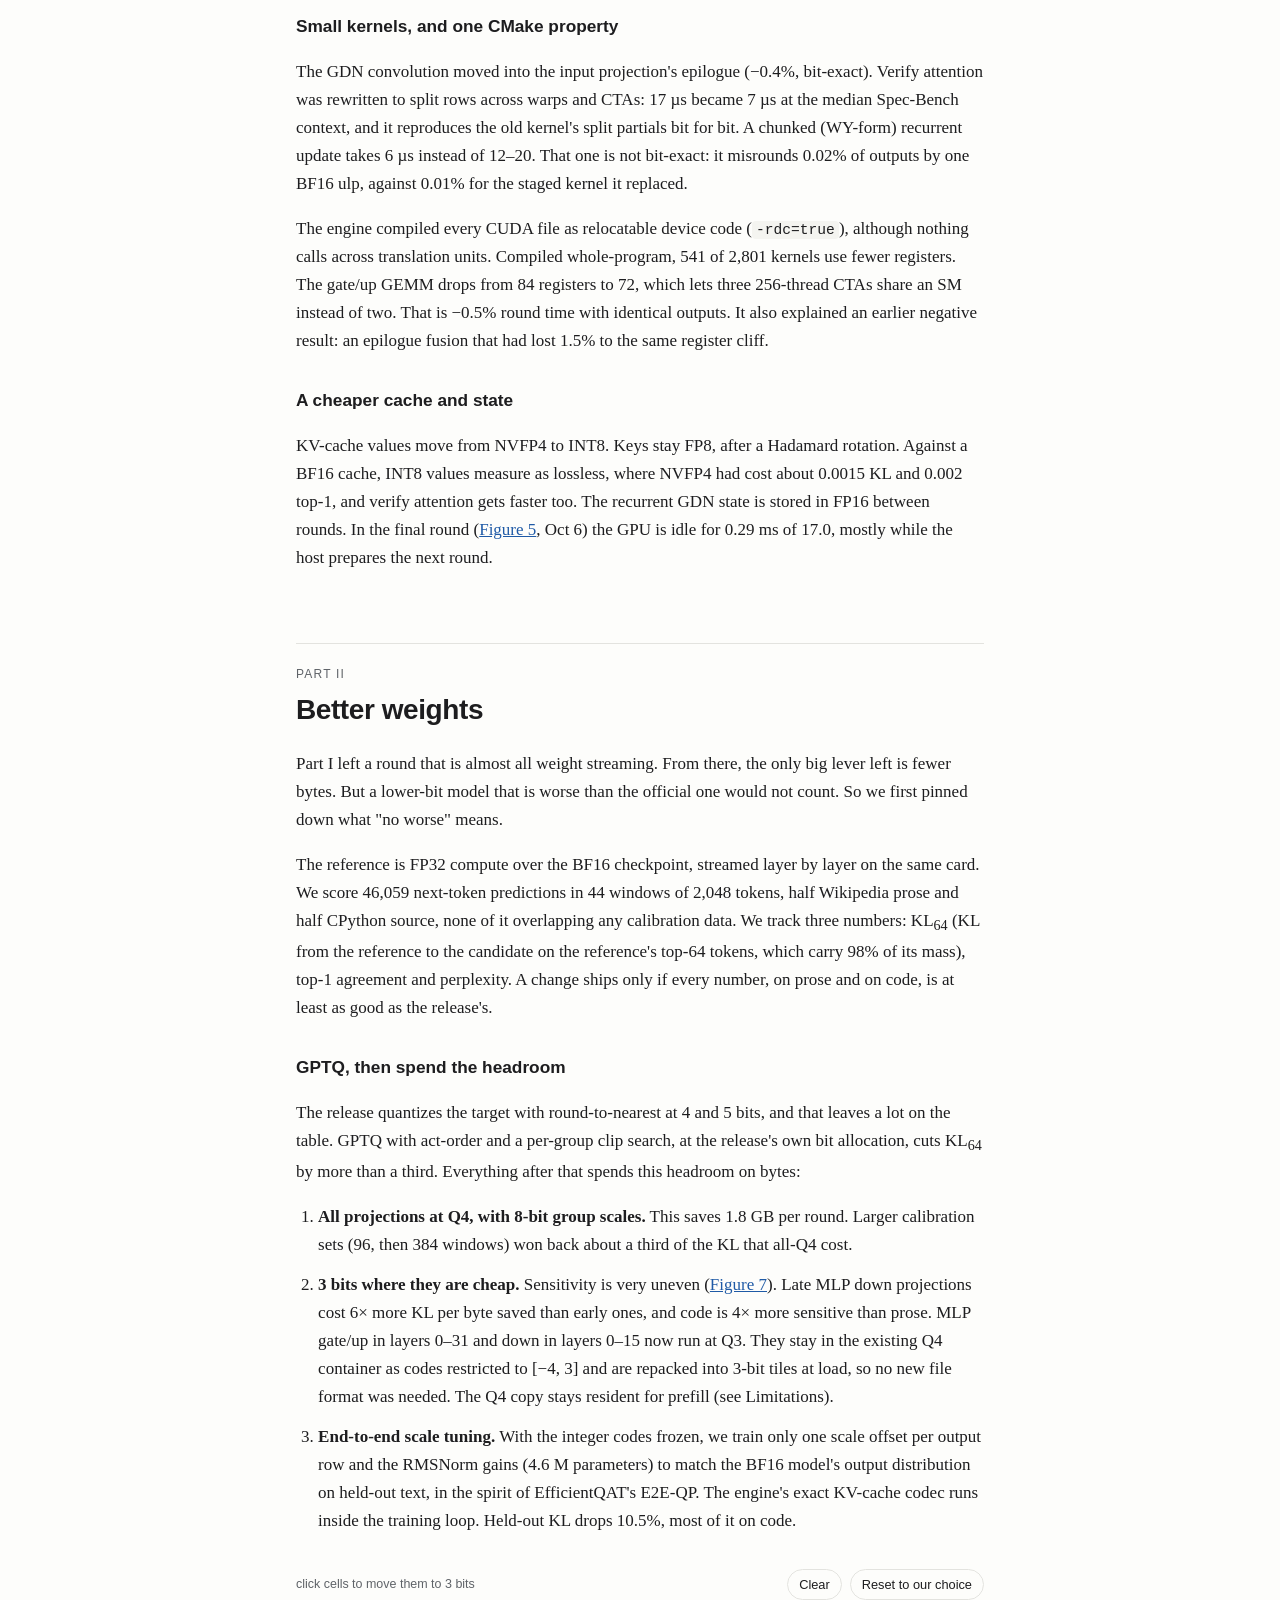
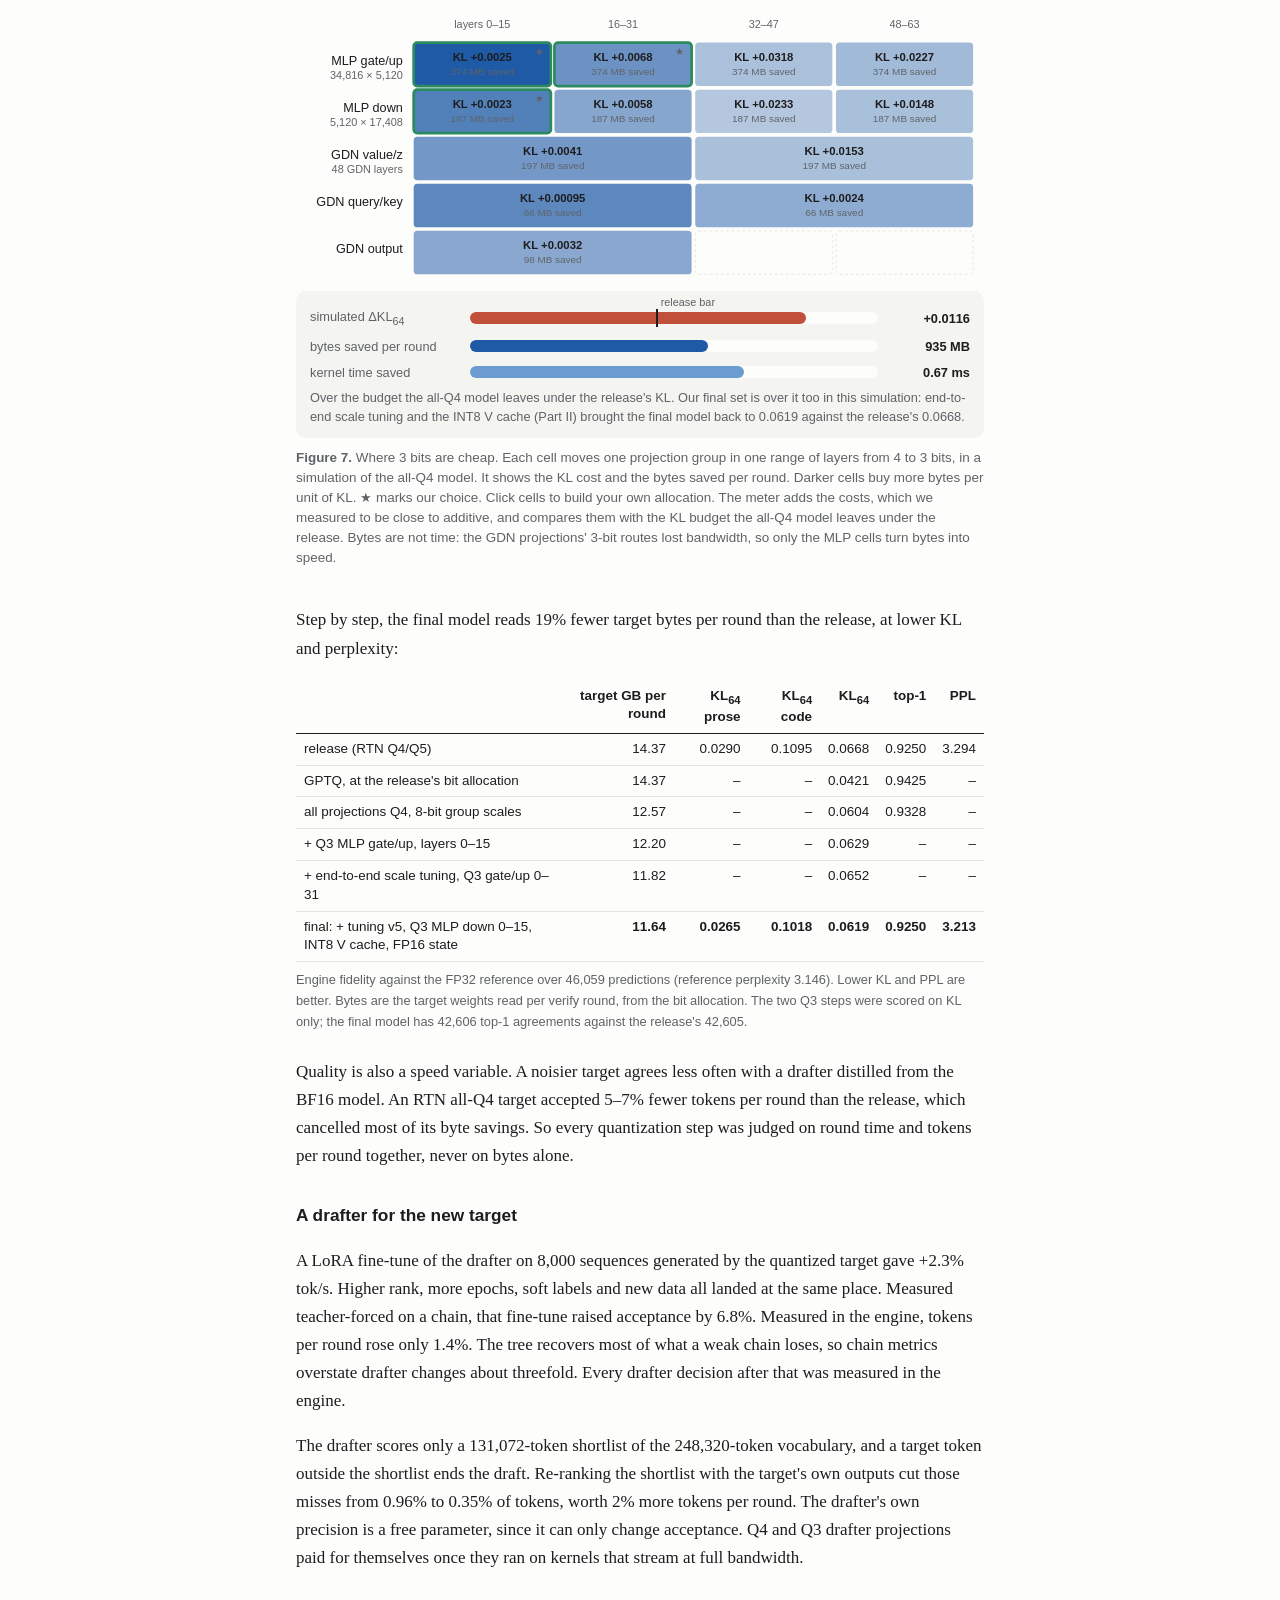
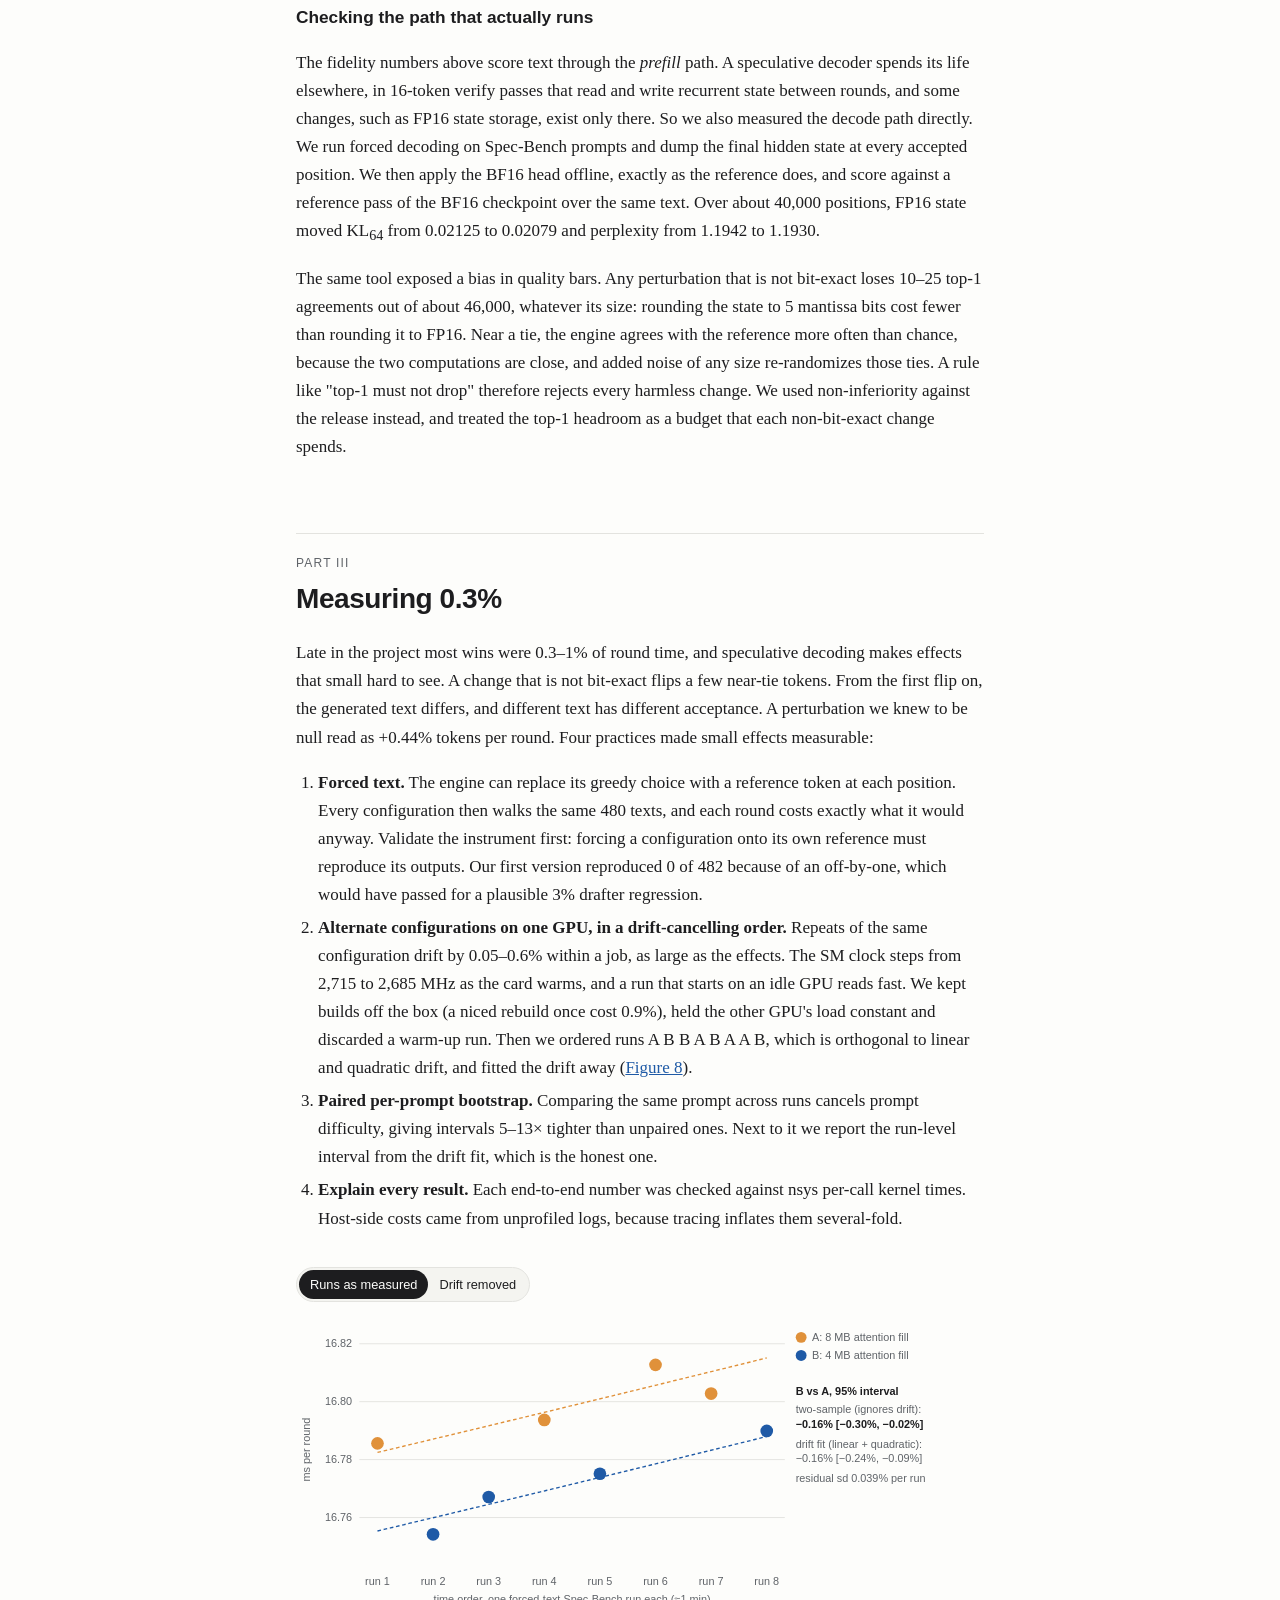
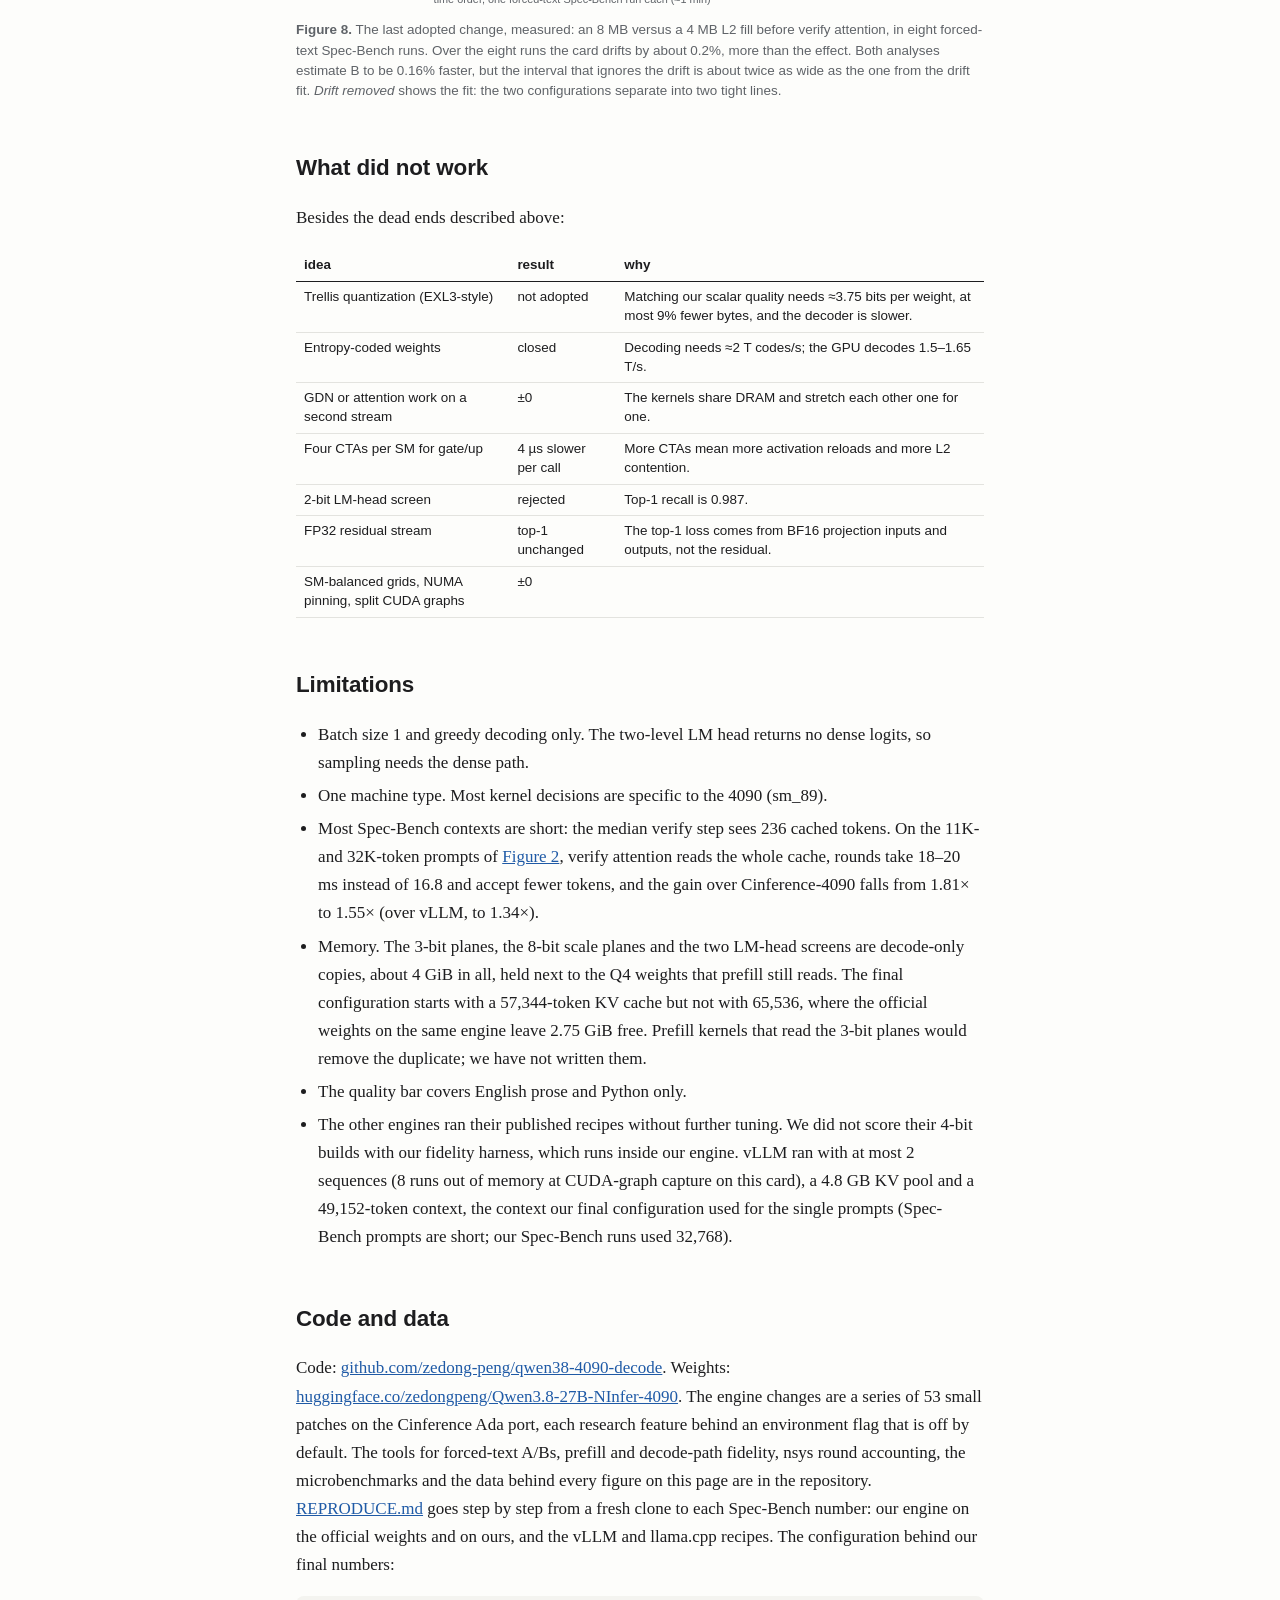
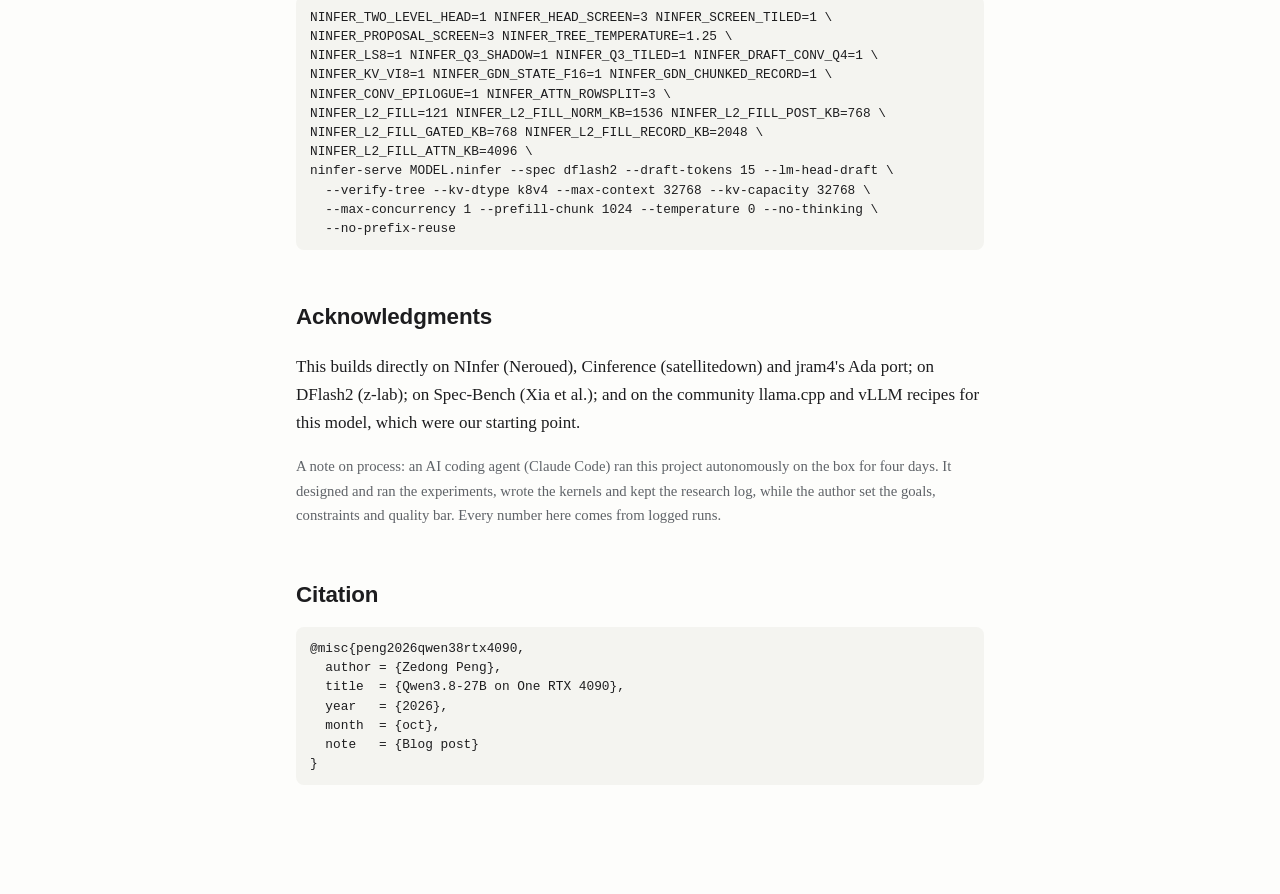
==== commit 1b1bd8e9: "Audit follow-up: shortlist script takes its inputs as arguments, write-up wording, one licence file " ====
--- a/site/index.html
+++ b/site/index.html
@@ -4,9 +4,6 @@
 <meta charset="utf-8">
 <meta name="viewport" content="width=device-width, initial-scale=1">
 <title>Qwen3.8-27B on one RTX 4090</title>
-<link rel="canonical" href="https://zedongpeng.com/blog/2026/qwen38-4090-decode/">
-<script>/* On zedongpeng.com this file is shown inside the blog post (site navbar and footer); open it there. */
-if (window.top === window.self && location.pathname === "/assets/html/qwen38-4090-decode.html") location.replace("/blog/2026/qwen38-4090-decode/" + location.hash);</script>
 <meta name="description" content="Batch-1 speculative decoding of Qwen3.8-27B on one RTX 4090: 245 tok/s on the official weights and 322 with re-quantized ones, against 200 for vLLM and 102 for llama.cpp on the same card.">
 <style>:root{--bg:#fdfdfb;--fg:#1d1d1f;--mut:#5f6368;--rule:#e3e3df;--card:#f4f4f0;--card2:#ecece6;
 --acc1:#bcd3ea;--acc2:#6c9bd1;--acc3:#1f5aa6;--warm:#e0913a;--fill:#f2c38a;--idle:#e4e4de;--gray:#a5a5a0;--ink:#333;
@@ -27,8 +24,8 @@
 html{-webkit-text-size-adjust:100%;scroll-behavior:smooth}
 body{margin:0;background:var(--bg);color:var(--fg);font:17px/1.65 Charter,"Bitstream Charter","Sitka Text",Cambria,Georgia,serif}
 main{max-width:720px;margin:0 auto;padding:56px 16px 96px}
-h1,h2,h3,.kicker,.byline,.links,figcaption,.tnote,table,.tldr h2,nav,.fig-controls,.legend-row,.tip,.meter,.race-tapes,
-.race-card,.tree-info,.part,.qp-list,.noscript,.hint{font-family:-apple-system,BlinkMacSystemFont,"Segoe UI","Helvetica Neue",Arial,sans-serif}
+h1,h2,h3,.kicker,.byline,.links,figcaption,.tnote,table,nav,.fig-controls,.legend-row,.tip,.meter,.race-tapes,
+.race-card,.tree-info,.part,.noscript,.hint{font-family:-apple-system,BlinkMacSystemFont,"Segoe UI","Helvetica Neue",Arial,sans-serif}
 h1{font-size:2.5rem;line-height:1.1;letter-spacing:-.02em;margin:.25em 0 .2em}
 .sub{font:500 1.45rem/1.3 -apple-system,BlinkMacSystemFont,"Segoe UI","Helvetica Neue",Arial,sans-serif;letter-spacing:-.01em;margin:0 0 .6em}
 .sub b{color:var(--acc3)}
@@ -44,9 +41,6 @@
 .links a{font-size:.85rem;border:1px solid var(--rule);border-radius:999px;padding:3px 12px;text-decoration:none;color:var(--fg)}
 .links a:hover{border-color:var(--acc2)}
 a{color:var(--link)}
-.tldr{background:var(--card);border-radius:12px;padding:14px 22px 8px;margin:28px 0}
-.tldr h2{font-size:.8rem;text-transform:uppercase;letter-spacing:.08em;color:var(--mut);margin:.4em 0 .2em}
-.tldr li{margin:.5em 0}
 ul,ol{padding-left:1.3em}
 li{margin:.3em 0}
 .steps>li{margin:.7em 0}
@@ -83,15 +77,13 @@
 .sw{display:inline-block;width:11px;height:11px;border-radius:2px}.sw.round{border-radius:50%}
 /* svg text and marks */
 svg text{font-family:-apple-system,BlinkMacSystemFont,"Segoe UI","Helvetica Neue",Arial,sans-serif;fill:var(--fg)}
-.t-label{font-size:14px}.t-small{font-size:12px;fill:var(--mut)}.t-value,.t-strong{font-weight:600}.t-strong{fill:var(--fg)}
-.t-axis{font-size:12px;fill:var(--mut)}.t-in{font-size:12.5px;fill:#fff;font-weight:500}.t-num{font-size:11px;font-weight:700;fill:#fff}
+.t-label{font-size:14px}.t-small{font-size:12px;fill:var(--mut)}.t-strong{font-weight:600}.t-strong{fill:var(--fg)}
+.t-axis{font-size:12px;fill:var(--mut)}.t-in{font-size:12.5px;fill:#fff;font-weight:500}
 .t-iso{font-size:11px;fill:var(--mut)}.t-step{font-size:12.5px;font-weight:600;fill:var(--fg)}.t-phase{font-size:11px;fill:var(--mut)}
 .t-tok{font:12px ui-monospace,SFMono-Regular,Menlo,Consolas,monospace;fill:var(--fg)}
 .t-cell{font-size:12.5px;font-weight:600;fill:var(--fg)}.t-cell2{font-size:11px;fill:var(--mut)}
-.c-acc1{fill:var(--acc1)}.c-acc2{fill:var(--acc2)}.c-acc3{fill:var(--acc3)}.c-warm{fill:var(--warm)}.c-gray{fill:var(--gray)}
-.c-idle{fill:var(--idle)}.c-fill{fill:var(--fill)}.c-ink{fill:var(--ink)}.op{opacity:.55}
+.c-fill{fill:var(--fill)}.c-ink{fill:var(--ink)}.op{opacity:.55}
 .grid{stroke:var(--rule);stroke-width:1}.tick{stroke:var(--mut)}.band{fill:var(--band)}
-.bar-line{stroke:var(--gray);stroke-width:1.5;stroke-dasharray:5 4}
 .path{stroke:var(--ink);stroke-width:1.3;fill:none;transition:opacity .4s}
 .step{stroke:var(--mut);stroke-width:1.6;fill:none}
 .hit{fill:transparent;stroke:transparent;stroke-width:16;cursor:crosshair}
@@ -161,11 +153,6 @@
 .m-mark{position:absolute;top:-3px;bottom:-3px;width:2px;background:var(--fg)}
 .m-mark span{position:absolute;left:5px;top:-15px;font-size:.68rem;white-space:nowrap;color:var(--mut)}
 .m-note{margin:.5em 0 .1em;color:var(--mut);line-height:1.45}
-/* quality path */
-.qp{transition:opacity .4s}.qp.hl circle{stroke:var(--fg);stroke-width:2.5}
-.ok-zone{fill:var(--good);opacity:.06}
-.qp-list{font-size:.8rem;margin:8px 0 0;columns:2;column-gap:28px;padding-left:1.4em}
-.qp-list li{margin:.15em 0;break-inside:avoid;cursor:default}
 /* drift */
 .run-a{fill:var(--warm)}.run-b{fill:var(--acc3)}
 .drift{fill:none;stroke-width:1.5;stroke-dasharray:4 3}.drift.a{stroke:var(--warm)}.drift.b{stroke:var(--acc3)}
@@ -189,7 +176,6 @@
   .tape-axis{margin:0 78px 0 0}
   .race-grid{grid-template-columns:1fr}.race-text{height:110px}
   .m-row{grid-template-columns:1fr 70px}.m-bar{grid-column:1/-1;grid-row:2}
-  .qp-list{columns:1}
   .svg-wrap{overflow-x:auto;-webkit-overflow-scrolling:touch;margin:0 -16px;padding:0 16px}
   .svg-wrap svg{min-width:640px}
   figure.wide .svg-wrap svg{min-width:760px}
@@ -380,7 +366,7 @@
 in layers 0–15 now run at Q3. They stay in the existing Q4 container as codes restricted to [−4, 3] and are repacked
 into 3-bit tiles at load, so no new file format was needed. The Q4 copy stays resident for prefill (see
 Limitations).</li>
-<li><b>End-to-end scale tuning.</b> With the integer codes frozen, we train only the group scales, a per-row offset
+<li><b>End-to-end scale tuning.</b> With the integer codes frozen, we train only one scale offset per output row
 and the RMSNorm gains (4.6 M parameters) to match the BF16 model's output distribution on held-out text, in the
 spirit of EfficientQAT's E2E-QP. The engine's exact KV-cache codec runs inside the training loop. Held-out KL drops
 10.5%, most of it on code.</li>
@@ -423,7 +409,7 @@
 elsewhere, in 16-token verify passes that read and write recurrent state between rounds, and some changes, such as
 FP16 state storage, exist only there. So we also measured the decode path directly. We run forced decoding on
 Spec-Bench prompts and dump the final hidden state at every accepted position. We then apply the BF16 head offline,
-exactly as the reference does, and score against an FP32 reference over the same text. Over about 40,000 positions,
+exactly as the reference does, and score against a reference pass of the BF16 checkpoint over the same text. Over about 40,000 positions,
 FP16 state moved KL<sub>64</sub> from 0.02125 to 0.02079 and perplexity from 1.1942 to 1.1930.</p>
 
 <p>The same tool exposed a bias in quality bars. Any perturbation that is not bit-exact loses 10–25 top-1 agreements
@@ -1212,7 +1198,6 @@
     ctx.innerHTML = `<span class="mut">${escH(before)}</span><span class="acc">${escH(accText)}</span><span class="bon">${escH(r.bonus || "")}</span>`;
     ctx.scrollTop = ctx.scrollHeight;
   }
-  function lastTok(t) { const m = t.match(/(\s*\S+|\s+)$/); return m ? m[0] : t.slice(-6); }
   function clip(t, n) { return t.length > n ? t.slice(0, Math.max(1, n - 1)) + "…" : t; }
   ri = q0(0);
   draw();
